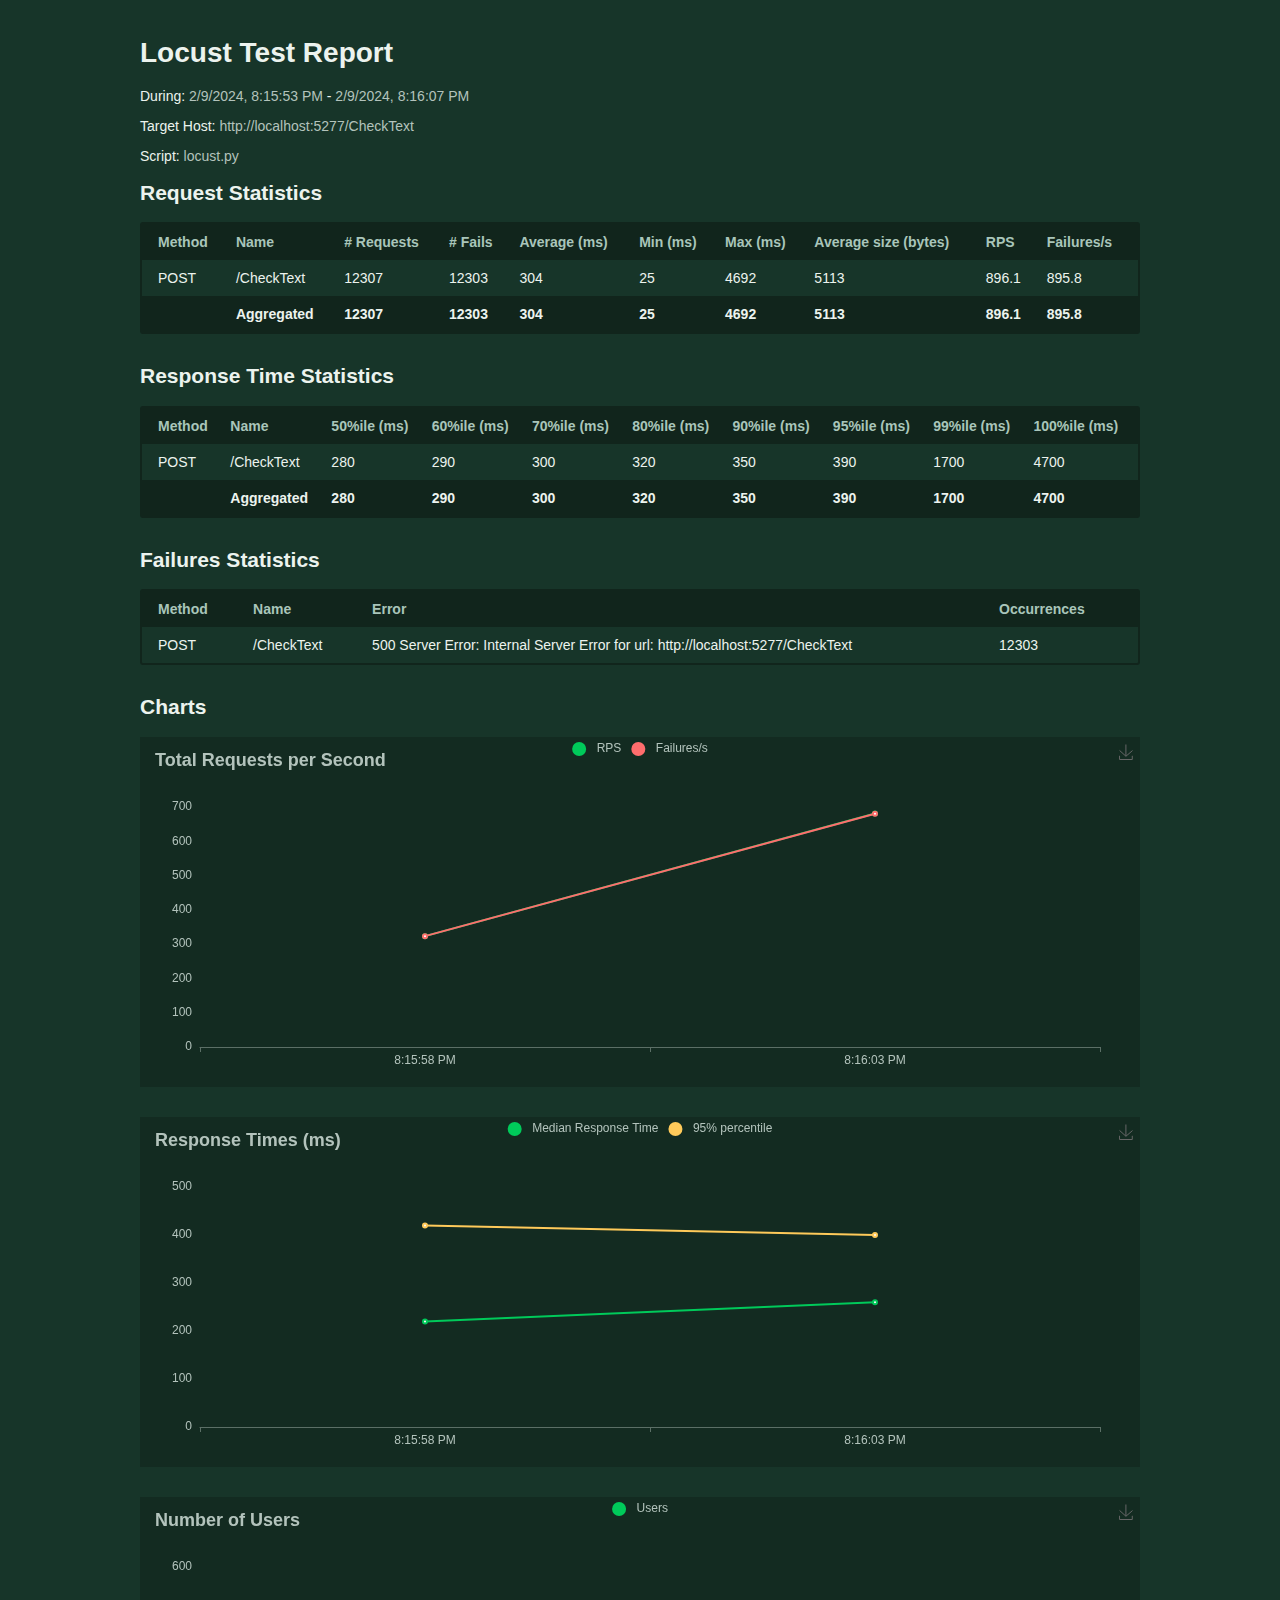
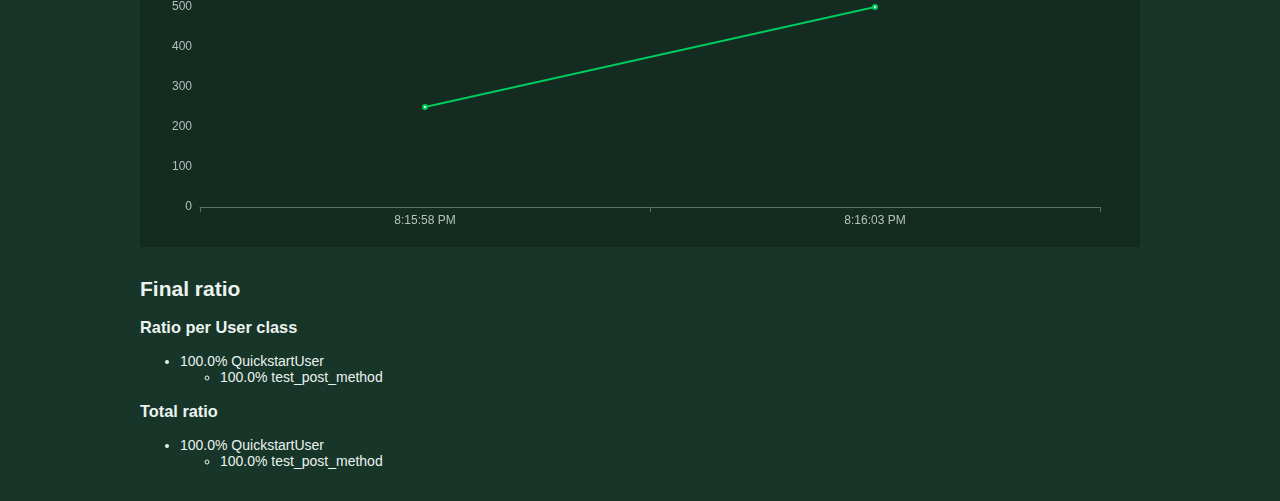
==== report.html @ ec2a531f "Begin API" ====
<!DOCTYPE html>
<html>
<head>
    <title>Test Report for locust.py</title>
    <link rel="shortcut icon" href="../static/img/favicon.ico" type="image/x-icon"/>
    <style>
        body {
            background: #173529;
        }
        .container {
            width: 1000px;
            margin: 0 auto;
            padding: 10px;
            font-family: Arial, Helvetica, sans-serif;
            font-size: 14px;
            color: #ecf3ee;
        }

        .info span {
            color: #b3c3bc;
        }

        .charts-container .chart {
            width: 100%;
            height: 350px;
            margin-bottom: 30px;
        }

        .download {
            float: right;
        }

        .download a {
            color: #00ca5a;
        }
        
        /* tables.css */
table.stats {
  width: 100%;
  border-radius: 3px;
  border: 2px solid #11251c;
  border-spacing: 0;
  margin-bottom: 30px;
}
table.stats thead {
  padding: 0;
  margin: 0;
  color: #a9c5ba;
}
table.stats thead tr {
  background: #11251c;
}
table.stats thead tr:nth-child(even) {
  background: #11251c;
}
table.stats thead tr:hover {
  background: #11251c;
}
table.stats thead th {
  font-weight: bold;
  cursor: default;
}
table.stats thead th.nowrap {
  white-space: nowrap;
}
table.stats thead th[data-sortkey] {
  cursor: pointer;
}
table.stats tr:hover {
  background: #1d4434;
}
table.stats tr td, table.stats tr th {
  padding: 10px;
  margin: 0;
  text-align: left;
}
table.stats tr td:first-child, table.stats tr th:first-child {
  padding-left: 16px;
}
table.stats tr td:last-child, table.stats tr th:last-child {
  padding-right: 16px;
}
table.stats tr td.numeric, table.stats tr th.numeric {
  text-align: right;
}
table.stats tr td {
  max-width: 450px;
  overflow: hidden;
  word-wrap: break-word;
  white-space: no-wrap;
  text-overflow: ellipsis;
}
@media (max-width: 1100px) {
  table.stats tr td {
    max-width: 350px;
  }
}
table.stats tr:nth-child(even) {
  background: #153126;
}
table.stats tr:nth-child(even):hover {
  background: #1d4434;
}
table.stats tr.total {
  background: #11251c;
}
table.stats tr.total td {
  font-weight: bold;
}

/*# sourceMappingURL=tables.css.map */



    </style>
</head>
<body>
    <div class="container">
        <h1>Locust Test Report</h1>

        <div class="info">
            
            <p>During: <span class="l10n datetime">2024-02-09 20:15:53</span> - <span class="l10n datetime">2024-02-09 20:16:07</span></p>
            <p>Target Host: <span>http://localhost:5277/CheckText</span></p>
            <p>Script: <span>locust.py</span></p>
        </div>

        <div class="requests">
            <h2>Request Statistics</h2>
            <table class="stats">
                <thead>
                    <tr>
                        <th class="sortable">Method</th>
                        <th class="sortable">Name</th>
                        <th class="sortable"># Requests</th>
                        <th class="sortable"># Fails</th>
                        <th class="sortable">Average (ms)</th>
                        <th class="sortable">Min (ms)</th>
                        <th class="sortable">Max (ms)</th>
                        <th class="sortable">Average size (bytes)</th>
                        <th class="sortable">RPS</th>
                        <th class="sortable">Failures/s</th>
                    </tr>
                </thead>
                <tbody>
                    
                        <tr>
                            <td>POST</td>
                            <td>/CheckText</td>
                            <td>12307</td>
                            <td>12303</td>
                            <td>304</td>
                            <td>25</td>
                            <td>4692</td>
                            <td>5113</td>
                            <td>896.1</td>
                            <td>895.8</td>
                        </tr>
                    
                        <tr class="total">
                            <td></td>
                            <td>Aggregated</td>
                            <td>12307</td>
                            <td>12303</td>
                            <td>304</td>
                            <td>25</td>
                            <td>4692</td>
                            <td>5113</td>
                            <td>896.1</td>
                            <td>895.8</td>
                        </tr>
                    
                </tbody>
            </table>
        </div>

        <div class="responses">
            <h2>Response Time Statistics</h2>
            <table class="stats">
                <thead>
                    <tr>
                        <th class="sortable">Method</th>
                        <th class="sortable">Name</th>
                        <th class="sortable">50%ile (ms)</th>
                        <th class="sortable">60%ile (ms)</th>
                        <th class="sortable">70%ile (ms)</th>
                        <th class="sortable">80%ile (ms)</th>
                        <th class="sortable">90%ile (ms)</th>
                        <th class="sortable">95%ile (ms)</th>
                        <th class="sortable">99%ile (ms)</th>
                        <th class="sortable">100%ile (ms)</th>
                    </tr>
                </thead>
                <tbody>
                    
                        <tr>
                            <td>POST</td>
                            <td>/CheckText</td>
                            <td>280</td>
                            <td>290</td>
                            <td>300</td>
                            <td>320</td>
                            <td>350</td>
                            <td>390</td>
                            <td>1700</td>
                            <td>4700</td>
                        </tr>
                    
                        <tr class="total">
                            <td></td>
                            <td>Aggregated</td>
                            <td>280</td>
                            <td>290</td>
                            <td>300</td>
                            <td>320</td>
                            <td>350</td>
                            <td>390</td>
                            <td>1700</td>
                            <td>4700</td>
                        </tr>
                    
                </tbody>
            </table>
        </div>

        
            <div class="failures">
                <h2>Failures Statistics</h2>
                <table class="stats">
                    <thead>
                        <tr>
                            <th class="sortable">Method</th>
                            <th class="sortable">Name</th>
                            <th class="sortable">Error</th>
                            <th class="sortable">Occurrences</th>
                        </tr>
                    </thead>
                    <tbody>
                        
                            <tr>
                                <td>POST</td>
                                <td>/CheckText</td>
                                <td>500 Server Error: Internal Server Error for url: http://localhost:5277/CheckText</td>
                                <td>12303</td>
                            </tr>
                        
                    </tbody>
                </table>
            </div>
        

        

        
            <div class="charts-container">
                <h2>Charts</h2>
            </div>
        

        <div id="tasks">
            <h2>Final ratio</h2>
            <div class="tasks" data-tasks="{&quot;per_class&quot;: {&quot;QuickstartUser&quot;: {&quot;ratio&quot;: 1.0, &quot;tasks&quot;: {&quot;test_post_method&quot;: {&quot;ratio&quot;: 1.0}}}}, &quot;total&quot;: {&quot;QuickstartUser&quot;: {&quot;ratio&quot;: 1.0, &quot;tasks&quot;: {&quot;test_post_method&quot;: {&quot;ratio&quot;: 1.0}}}}}"></div>
        </div>

    </div>

    
    
    
    
    
    <script>
        // jquery-1.11.3.min.js
/*! jQuery v1.11.3 | (c) 2005, 2015 jQuery Foundation, Inc. | jquery.org/license */
!function(a,b){"object"==typeof module&&"object"==typeof module.exports?module.exports=a.document?b(a,!0):function(a){if(!a.document)throw new Error("jQuery requires a window with a document");return b(a)}:b(a)}("undefined"!=typeof window?window:this,function(a,b){var c=[],d=c.slice,e=c.concat,f=c.push,g=c.indexOf,h={},i=h.toString,j=h.hasOwnProperty,k={},l="1.11.3",m=function(a,b){return new m.fn.init(a,b)},n=/^[\s\uFEFF\xA0]+|[\s\uFEFF\xA0]+$/g,o=/^-ms-/,p=/-([\da-z])/gi,q=function(a,b){return b.toUpperCase()};m.fn=m.prototype={jquery:l,constructor:m,selector:"",length:0,toArray:function(){return d.call(this)},get:function(a){return null!=a?0>a?this[a+this.length]:this[a]:d.call(this)},pushStack:function(a){var b=m.merge(this.constructor(),a);return b.prevObject=this,b.context=this.context,b},each:function(a,b){return m.each(this,a,b)},map:function(a){return this.pushStack(m.map(this,function(b,c){return a.call(b,c,b)}))},slice:function(){return this.pushStack(d.apply(this,arguments))},first:function(){return this.eq(0)},last:function(){return this.eq(-1)},eq:function(a){var b=this.length,c=+a+(0>a?b:0);return this.pushStack(c>=0&&b>c?[this[c]]:[])},end:function(){return this.prevObject||this.constructor(null)},push:f,sort:c.sort,splice:c.splice},m.extend=m.fn.extend=function(){var a,b,c,d,e,f,g=arguments[0]||{},h=1,i=arguments.length,j=!1;for("boolean"==typeof g&&(j=g,g=arguments[h]||{},h++),"object"==typeof g||m.isFunction(g)||(g={}),h===i&&(g=this,h--);i>h;h++)if(null!=(e=arguments[h]))for(d in e)a=g[d],c=e[d],g!==c&&(j&&c&&(m.isPlainObject(c)||(b=m.isArray(c)))?(b?(b=!1,f=a&&m.isArray(a)?a:[]):f=a&&m.isPlainObject(a)?a:{},g[d]=m.extend(j,f,c)):void 0!==c&&(g[d]=c));return g},m.extend({expando:"jQuery"+(l+Math.random()).replace(/\D/g,""),isReady:!0,error:function(a){throw new Error(a)},noop:function(){},isFunction:function(a){return"function"===m.type(a)},isArray:Array.isArray||function(a){return"array"===m.type(a)},isWindow:function(a){return null!=a&&a==a.window},isNumeric:function(a){return!m.isArray(a)&&a-parseFloat(a)+1>=0},isEmptyObject:function(a){var b;for(b in a)return!1;return!0},isPlainObject:function(a){var b;if(!a||"object"!==m.type(a)||a.nodeType||m.isWindow(a))return!1;try{if(a.constructor&&!j.call(a,"constructor")&&!j.call(a.constructor.prototype,"isPrototypeOf"))return!1}catch(c){return!1}if(k.ownLast)for(b in a)return j.call(a,b);for(b in a);return void 0===b||j.call(a,b)},type:function(a){return null==a?a+"":"object"==typeof a||"function"==typeof a?h[i.call(a)]||"object":typeof a},globalEval:function(b){b&&m.trim(b)&&(a.execScript||function(b){a.eval.call(a,b)})(b)},camelCase:function(a){return a.replace(o,"ms-").replace(p,q)},nodeName:function(a,b){return a.nodeName&&a.nodeName.toLowerCase()===b.toLowerCase()},each:function(a,b,c){var d,e=0,f=a.length,g=r(a);if(c){if(g){for(;f>e;e++)if(d=b.apply(a[e],c),d===!1)break}else for(e in a)if(d=b.apply(a[e],c),d===!1)break}else if(g){for(;f>e;e++)if(d=b.call(a[e],e,a[e]),d===!1)break}else for(e in a)if(d=b.call(a[e],e,a[e]),d===!1)break;return a},trim:function(a){return null==a?"":(a+"").replace(n,"")},makeArray:function(a,b){var c=b||[];return null!=a&&(r(Object(a))?m.merge(c,"string"==typeof a?[a]:a):f.call(c,a)),c},inArray:function(a,b,c){var d;if(b){if(g)return g.call(b,a,c);for(d=b.length,c=c?0>c?Math.max(0,d+c):c:0;d>c;c++)if(c in b&&b[c]===a)return c}return-1},merge:function(a,b){var c=+b.length,d=0,e=a.length;while(c>d)a[e++]=b[d++];if(c!==c)while(void 0!==b[d])a[e++]=b[d++];return a.length=e,a},grep:function(a,b,c){for(var d,e=[],f=0,g=a.length,h=!c;g>f;f++)d=!b(a[f],f),d!==h&&e.push(a[f]);return e},map:function(a,b,c){var d,f=0,g=a.length,h=r(a),i=[];if(h)for(;g>f;f++)d=b(a[f],f,c),null!=d&&i.push(d);else for(f in a)d=b(a[f],f,c),null!=d&&i.push(d);return e.apply([],i)},guid:1,proxy:function(a,b){var c,e,f;return"string"==typeof b&&(f=a[b],b=a,a=f),m.isFunction(a)?(c=d.call(arguments,2),e=function(){return a.apply(b||this,c.concat(d.call(arguments)))},e.guid=a.guid=a.guid||m.guid++,e):void 0},now:function(){return+new Date},support:k}),m.each("Boolean Number String Function Array Date RegExp Object Error".split(" "),function(a,b){h["[object "+b+"]"]=b.toLowerCase()});function r(a){var b="length"in a&&a.length,c=m.type(a);return"function"===c||m.isWindow(a)?!1:1===a.nodeType&&b?!0:"array"===c||0===b||"number"==typeof b&&b>0&&b-1 in a}var s=function(a){var b,c,d,e,f,g,h,i,j,k,l,m,n,o,p,q,r,s,t,u="sizzle"+1*new Date,v=a.document,w=0,x=0,y=ha(),z=ha(),A=ha(),B=function(a,b){return a===b&&(l=!0),0},C=1<<31,D={}.hasOwnProperty,E=[],F=E.pop,G=E.push,H=E.push,I=E.slice,J=function(a,b){for(var c=0,d=a.length;d>c;c++)if(a[c]===b)return c;return-1},K="checked|selected|async|autofocus|autoplay|controls|defer|disabled|hidden|ismap|loop|multiple|open|readonly|required|scoped",L="[\\x20\\t\\r\\n\\f]",M="(?:\\\\.|[\\w-]|[^\\x00-\\xa0])+",N=M.replace("w","w#"),O="\\["+L+"*("+M+")(?:"+L+"*([*^$|!~]?=)"+L+"*(?:'((?:\\\\.|[^\\\\'])*)'|\"((?:\\\\.|[^\\\\\"])*)\"|("+N+"))|)"+L+"*\\]",P=":("+M+")(?:\\((('((?:\\\\.|[^\\\\'])*)'|\"((?:\\\\.|[^\\\\\"])*)\")|((?:\\\\.|[^\\\\()[\\]]|"+O+")*)|.*)\\)|)",Q=new RegExp(L+"+","g"),R=new RegExp("^"+L+"+|((?:^|[^\\\\])(?:\\\\.)*)"+L+"+$","g"),S=new RegExp("^"+L+"*,"+L+"*"),T=new RegExp("^"+L+"*([>+~]|"+L+")"+L+"*"),U=new RegExp("="+L+"*([^\\]'\"]*?)"+L+"*\\]","g"),V=new RegExp(P),W=new RegExp("^"+N+"$"),X={ID:new RegExp("^#("+M+")"),CLASS:new RegExp("^\\.("+M+")"),TAG:new RegExp("^("+M.replace("w","w*")+")"),ATTR:new RegExp("^"+O),PSEUDO:new RegExp("^"+P),CHILD:new RegExp("^:(only|first|last|nth|nth-last)-(child|of-type)(?:\\("+L+"*(even|odd|(([+-]|)(\\d*)n|)"+L+"*(?:([+-]|)"+L+"*(\\d+)|))"+L+"*\\)|)","i"),bool:new RegExp("^(?:"+K+")$","i"),needsContext:new RegExp("^"+L+"*[>+~]|:(even|odd|eq|gt|lt|nth|first|last)(?:\\("+L+"*((?:-\\d)?\\d*)"+L+"*\\)|)(?=[^-]|$)","i")},Y=/^(?:input|select|textarea|button)$/i,Z=/^h\d$/i,$=/^[^{]+\{\s*\[native \w/,_=/^(?:#([\w-]+)|(\w+)|\.([\w-]+))$/,aa=/[+~]/,ba=/'|\\/g,ca=new RegExp("\\\\([\\da-f]{1,6}"+L+"?|("+L+")|.)","ig"),da=function(a,b,c){var d="0x"+b-65536;return d!==d||c?b:0>d?String.fromCharCode(d+65536):String.fromCharCode(d>>10|55296,1023&d|56320)},ea=function(){m()};try{H.apply(E=I.call(v.childNodes),v.childNodes),E[v.childNodes.length].nodeType}catch(fa){H={apply:E.length?function(a,b){G.apply(a,I.call(b))}:function(a,b){var c=a.length,d=0;while(a[c++]=b[d++]);a.length=c-1}}}function ga(a,b,d,e){var f,h,j,k,l,o,r,s,w,x;if((b?b.ownerDocument||b:v)!==n&&m(b),b=b||n,d=d||[],k=b.nodeType,"string"!=typeof a||!a||1!==k&&9!==k&&11!==k)return d;if(!e&&p){if(11!==k&&(f=_.exec(a)))if(j=f[1]){if(9===k){if(h=b.getElementById(j),!h||!h.parentNode)return d;if(h.id===j)return d.push(h),d}else if(b.ownerDocument&&(h=b.ownerDocument.getElementById(j))&&t(b,h)&&h.id===j)return d.push(h),d}else{if(f[2])return H.apply(d,b.getElementsByTagName(a)),d;if((j=f[3])&&c.getElementsByClassName)return H.apply(d,b.getElementsByClassName(j)),d}if(c.qsa&&(!q||!q.test(a))){if(s=r=u,w=b,x=1!==k&&a,1===k&&"object"!==b.nodeName.toLowerCase()){o=g(a),(r=b.getAttribute("id"))?s=r.replace(ba,"\\$&"):b.setAttribute("id",s),s="[id='"+s+"'] ",l=o.length;while(l--)o[l]=s+ra(o[l]);w=aa.test(a)&&pa(b.parentNode)||b,x=o.join(",")}if(x)try{return H.apply(d,w.querySelectorAll(x)),d}catch(y){}finally{r||b.removeAttribute("id")}}}return i(a.replace(R,"$1"),b,d,e)}function ha(){var a=[];function b(c,e){return a.push(c+" ")>d.cacheLength&&delete b[a.shift()],b[c+" "]=e}return b}function ia(a){return a[u]=!0,a}function ja(a){var b=n.createElement("div");try{return!!a(b)}catch(c){return!1}finally{b.parentNode&&b.parentNode.removeChild(b),b=null}}function ka(a,b){var c=a.split("|"),e=a.length;while(e--)d.attrHandle[c[e]]=b}function la(a,b){var c=b&&a,d=c&&1===a.nodeType&&1===b.nodeType&&(~b.sourceIndex||C)-(~a.sourceIndex||C);if(d)return d;if(c)while(c=c.nextSibling)if(c===b)return-1;return a?1:-1}function ma(a){return function(b){var c=b.nodeName.toLowerCase();return"input"===c&&b.type===a}}function na(a){return function(b){var c=b.nodeName.toLowerCase();return("input"===c||"button"===c)&&b.type===a}}function oa(a){return ia(function(b){return b=+b,ia(function(c,d){var e,f=a([],c.length,b),g=f.length;while(g--)c[e=f[g]]&&(c[e]=!(d[e]=c[e]))})})}function pa(a){return a&&"undefined"!=typeof a.getElementsByTagName&&a}c=ga.support={},f=ga.isXML=function(a){var b=a&&(a.ownerDocument||a).documentElement;return b?"HTML"!==b.nodeName:!1},m=ga.setDocument=function(a){var b,e,g=a?a.ownerDocument||a:v;return g!==n&&9===g.nodeType&&g.documentElement?(n=g,o=g.documentElement,e=g.defaultView,e&&e!==e.top&&(e.addEventListener?e.addEventListener("unload",ea,!1):e.attachEvent&&e.attachEvent("onunload",ea)),p=!f(g),c.attributes=ja(function(a){return a.className="i",!a.getAttribute("className")}),c.getElementsByTagName=ja(function(a){return a.appendChild(g.createComment("")),!a.getElementsByTagName("*").length}),c.getElementsByClassName=$.test(g.getElementsByClassName),c.getById=ja(function(a){return o.appendChild(a).id=u,!g.getElementsByName||!g.getElementsByName(u).length}),c.getById?(d.find.ID=function(a,b){if("undefined"!=typeof b.getElementById&&p){var c=b.getElementById(a);return c&&c.parentNode?[c]:[]}},d.filter.ID=function(a){var b=a.replace(ca,da);return function(a){return a.getAttribute("id")===b}}):(delete d.find.ID,d.filter.ID=function(a){var b=a.replace(ca,da);return function(a){var c="undefined"!=typeof a.getAttributeNode&&a.getAttributeNode("id");return c&&c.value===b}}),d.find.TAG=c.getElementsByTagName?function(a,b){return"undefined"!=typeof b.getElementsByTagName?b.getElementsByTagName(a):c.qsa?b.querySelectorAll(a):void 0}:function(a,b){var c,d=[],e=0,f=b.getElementsByTagName(a);if("*"===a){while(c=f[e++])1===c.nodeType&&d.push(c);return d}return f},d.find.CLASS=c.getElementsByClassName&&function(a,b){return p?b.getElementsByClassName(a):void 0},r=[],q=[],(c.qsa=$.test(g.querySelectorAll))&&(ja(function(a){o.appendChild(a).innerHTML="<a id='"+u+"'></a><select id='"+u+"-\f]' msallowcapture=''><option selected=''></option></select>",a.querySelectorAll("[msallowcapture^='']").length&&q.push("[*^$]="+L+"*(?:''|\"\")"),a.querySelectorAll("[selected]").length||q.push("\\["+L+"*(?:value|"+K+")"),a.querySelectorAll("[id~="+u+"-]").length||q.push("~="),a.querySelectorAll(":checked").length||q.push(":checked"),a.querySelectorAll("a#"+u+"+*").length||q.push(".#.+[+~]")}),ja(function(a){var b=g.createElement("input");b.setAttribute("type","hidden"),a.appendChild(b).setAttribute("name","D"),a.querySelectorAll("[name=d]").length&&q.push("name"+L+"*[*^$|!~]?="),a.querySelectorAll(":enabled").length||q.push(":enabled",":disabled"),a.querySelectorAll("*,:x"),q.push(",.*:")})),(c.matchesSelector=$.test(s=o.matches||o.webkitMatchesSelector||o.mozMatchesSelector||o.oMatchesSelector||o.msMatchesSelector))&&ja(function(a){c.disconnectedMatch=s.call(a,"div"),s.call(a,"[s!='']:x"),r.push("!=",P)}),q=q.length&&new RegExp(q.join("|")),r=r.length&&new RegExp(r.join("|")),b=$.test(o.compareDocumentPosition),t=b||$.test(o.contains)?function(a,b){var c=9===a.nodeType?a.documentElement:a,d=b&&b.parentNode;return a===d||!(!d||1!==d.nodeType||!(c.contains?c.contains(d):a.compareDocumentPosition&&16&a.compareDocumentPosition(d)))}:function(a,b){if(b)while(b=b.parentNode)if(b===a)return!0;return!1},B=b?function(a,b){if(a===b)return l=!0,0;var d=!a.compareDocumentPosition-!b.compareDocumentPosition;return d?d:(d=(a.ownerDocument||a)===(b.ownerDocument||b)?a.compareDocumentPosition(b):1,1&d||!c.sortDetached&&b.compareDocumentPosition(a)===d?a===g||a.ownerDocument===v&&t(v,a)?-1:b===g||b.ownerDocument===v&&t(v,b)?1:k?J(k,a)-J(k,b):0:4&d?-1:1)}:function(a,b){if(a===b)return l=!0,0;var c,d=0,e=a.parentNode,f=b.parentNode,h=[a],i=[b];if(!e||!f)return a===g?-1:b===g?1:e?-1:f?1:k?J(k,a)-J(k,b):0;if(e===f)return la(a,b);c=a;while(c=c.parentNode)h.unshift(c);c=b;while(c=c.parentNode)i.unshift(c);while(h[d]===i[d])d++;return d?la(h[d],i[d]):h[d]===v?-1:i[d]===v?1:0},g):n},ga.matches=function(a,b){return ga(a,null,null,b)},ga.matchesSelector=function(a,b){if((a.ownerDocument||a)!==n&&m(a),b=b.replace(U,"='$1']"),!(!c.matchesSelector||!p||r&&r.test(b)||q&&q.test(b)))try{var d=s.call(a,b);if(d||c.disconnectedMatch||a.document&&11!==a.document.nodeType)return d}catch(e){}return ga(b,n,null,[a]).length>0},ga.contains=function(a,b){return(a.ownerDocument||a)!==n&&m(a),t(a,b)},ga.attr=function(a,b){(a.ownerDocument||a)!==n&&m(a);var e=d.attrHandle[b.toLowerCase()],f=e&&D.call(d.attrHandle,b.toLowerCase())?e(a,b,!p):void 0;return void 0!==f?f:c.attributes||!p?a.getAttribute(b):(f=a.getAttributeNode(b))&&f.specified?f.value:null},ga.error=function(a){throw new Error("Syntax error, unrecognized expression: "+a)},ga.uniqueSort=function(a){var b,d=[],e=0,f=0;if(l=!c.detectDuplicates,k=!c.sortStable&&a.slice(0),a.sort(B),l){while(b=a[f++])b===a[f]&&(e=d.push(f));while(e--)a.splice(d[e],1)}return k=null,a},e=ga.getText=function(a){var b,c="",d=0,f=a.nodeType;if(f){if(1===f||9===f||11===f){if("string"==typeof a.textContent)return a.textContent;for(a=a.firstChild;a;a=a.nextSibling)c+=e(a)}else if(3===f||4===f)return a.nodeValue}else while(b=a[d++])c+=e(b);return c},d=ga.selectors={cacheLength:50,createPseudo:ia,match:X,attrHandle:{},find:{},relative:{">":{dir:"parentNode",first:!0}," ":{dir:"parentNode"},"+":{dir:"previousSibling",first:!0},"~":{dir:"previousSibling"}},preFilter:{ATTR:function(a){return a[1]=a[1].replace(ca,da),a[3]=(a[3]||a[4]||a[5]||"").replace(ca,da),"~="===a[2]&&(a[3]=" "+a[3]+" "),a.slice(0,4)},CHILD:function(a){return a[1]=a[1].toLowerCase(),"nth"===a[1].slice(0,3)?(a[3]||ga.error(a[0]),a[4]=+(a[4]?a[5]+(a[6]||1):2*("even"===a[3]||"odd"===a[3])),a[5]=+(a[7]+a[8]||"odd"===a[3])):a[3]&&ga.error(a[0]),a},PSEUDO:function(a){var b,c=!a[6]&&a[2];return X.CHILD.test(a[0])?null:(a[3]?a[2]=a[4]||a[5]||"":c&&V.test(c)&&(b=g(c,!0))&&(b=c.indexOf(")",c.length-b)-c.length)&&(a[0]=a[0].slice(0,b),a[2]=c.slice(0,b)),a.slice(0,3))}},filter:{TAG:function(a){var b=a.replace(ca,da).toLowerCase();return"*"===a?function(){return!0}:function(a){return a.nodeName&&a.nodeName.toLowerCase()===b}},CLASS:function(a){var b=y[a+" "];return b||(b=new RegExp("(^|"+L+")"+a+"("+L+"|$)"))&&y(a,function(a){return b.test("string"==typeof a.className&&a.className||"undefined"!=typeof a.getAttribute&&a.getAttribute("class")||"")})},ATTR:function(a,b,c){return function(d){var e=ga.attr(d,a);return null==e?"!="===b:b?(e+="","="===b?e===c:"!="===b?e!==c:"^="===b?c&&0===e.indexOf(c):"*="===b?c&&e.indexOf(c)>-1:"$="===b?c&&e.slice(-c.length)===c:"~="===b?(" "+e.replace(Q," ")+" ").indexOf(c)>-1:"|="===b?e===c||e.slice(0,c.length+1)===c+"-":!1):!0}},CHILD:function(a,b,c,d,e){var f="nth"!==a.slice(0,3),g="last"!==a.slice(-4),h="of-type"===b;return 1===d&&0===e?function(a){return!!a.parentNode}:function(b,c,i){var j,k,l,m,n,o,p=f!==g?"nextSibling":"previousSibling",q=b.parentNode,r=h&&b.nodeName.toLowerCase(),s=!i&&!h;if(q){if(f){while(p){l=b;while(l=l[p])if(h?l.nodeName.toLowerCase()===r:1===l.nodeType)return!1;o=p="only"===a&&!o&&"nextSibling"}return!0}if(o=[g?q.firstChild:q.lastChild],g&&s){k=q[u]||(q[u]={}),j=k[a]||[],n=j[0]===w&&j[1],m=j[0]===w&&j[2],l=n&&q.childNodes[n];while(l=++n&&l&&l[p]||(m=n=0)||o.pop())if(1===l.nodeType&&++m&&l===b){k[a]=[w,n,m];break}}else if(s&&(j=(b[u]||(b[u]={}))[a])&&j[0]===w)m=j[1];else while(l=++n&&l&&l[p]||(m=n=0)||o.pop())if((h?l.nodeName.toLowerCase()===r:1===l.nodeType)&&++m&&(s&&((l[u]||(l[u]={}))[a]=[w,m]),l===b))break;return m-=e,m===d||m%d===0&&m/d>=0}}},PSEUDO:function(a,b){var c,e=d.pseudos[a]||d.setFilters[a.toLowerCase()]||ga.error("unsupported pseudo: "+a);return e[u]?e(b):e.length>1?(c=[a,a,"",b],d.setFilters.hasOwnProperty(a.toLowerCase())?ia(function(a,c){var d,f=e(a,b),g=f.length;while(g--)d=J(a,f[g]),a[d]=!(c[d]=f[g])}):function(a){return e(a,0,c)}):e}},pseudos:{not:ia(function(a){var b=[],c=[],d=h(a.replace(R,"$1"));return d[u]?ia(function(a,b,c,e){var f,g=d(a,null,e,[]),h=a.length;while(h--)(f=g[h])&&(a[h]=!(b[h]=f))}):function(a,e,f){return b[0]=a,d(b,null,f,c),b[0]=null,!c.pop()}}),has:ia(function(a){return function(b){return ga(a,b).length>0}}),contains:ia(function(a){return a=a.replace(ca,da),function(b){return(b.textContent||b.innerText||e(b)).indexOf(a)>-1}}),lang:ia(function(a){return W.test(a||"")||ga.error("unsupported lang: "+a),a=a.replace(ca,da).toLowerCase(),function(b){var c;do if(c=p?b.lang:b.getAttribute("xml:lang")||b.getAttribute("lang"))return c=c.toLowerCase(),c===a||0===c.indexOf(a+"-");while((b=b.parentNode)&&1===b.nodeType);return!1}}),target:function(b){var c=a.location&&a.location.hash;return c&&c.slice(1)===b.id},root:function(a){return a===o},focus:function(a){return a===n.activeElement&&(!n.hasFocus||n.hasFocus())&&!!(a.type||a.href||~a.tabIndex)},enabled:function(a){return a.disabled===!1},disabled:function(a){return a.disabled===!0},checked:function(a){var b=a.nodeName.toLowerCase();return"input"===b&&!!a.checked||"option"===b&&!!a.selected},selected:function(a){return a.parentNode&&a.parentNode.selectedIndex,a.selected===!0},empty:function(a){for(a=a.firstChild;a;a=a.nextSibling)if(a.nodeType<6)return!1;return!0},parent:function(a){return!d.pseudos.empty(a)},header:function(a){return Z.test(a.nodeName)},input:function(a){return Y.test(a.nodeName)},button:function(a){var b=a.nodeName.toLowerCase();return"input"===b&&"button"===a.type||"button"===b},text:function(a){var b;return"input"===a.nodeName.toLowerCase()&&"text"===a.type&&(null==(b=a.getAttribute("type"))||"text"===b.toLowerCase())},first:oa(function(){return[0]}),last:oa(function(a,b){return[b-1]}),eq:oa(function(a,b,c){return[0>c?c+b:c]}),even:oa(function(a,b){for(var c=0;b>c;c+=2)a.push(c);return a}),odd:oa(function(a,b){for(var c=1;b>c;c+=2)a.push(c);return a}),lt:oa(function(a,b,c){for(var d=0>c?c+b:c;--d>=0;)a.push(d);return a}),gt:oa(function(a,b,c){for(var d=0>c?c+b:c;++d<b;)a.push(d);return a})}},d.pseudos.nth=d.pseudos.eq;for(b in{radio:!0,checkbox:!0,file:!0,password:!0,image:!0})d.pseudos[b]=ma(b);for(b in{submit:!0,reset:!0})d.pseudos[b]=na(b);function qa(){}qa.prototype=d.filters=d.pseudos,d.setFilters=new qa,g=ga.tokenize=function(a,b){var c,e,f,g,h,i,j,k=z[a+" "];if(k)return b?0:k.slice(0);h=a,i=[],j=d.preFilter;while(h){(!c||(e=S.exec(h)))&&(e&&(h=h.slice(e[0].length)||h),i.push(f=[])),c=!1,(e=T.exec(h))&&(c=e.shift(),f.push({value:c,type:e[0].replace(R," ")}),h=h.slice(c.length));for(g in d.filter)!(e=X[g].exec(h))||j[g]&&!(e=j[g](e))||(c=e.shift(),f.push({value:c,type:g,matches:e}),h=h.slice(c.length));if(!c)break}return b?h.length:h?ga.error(a):z(a,i).slice(0)};function ra(a){for(var b=0,c=a.length,d="";c>b;b++)d+=a[b].value;return d}function sa(a,b,c){var d=b.dir,e=c&&"parentNode"===d,f=x++;return b.first?function(b,c,f){while(b=b[d])if(1===b.nodeType||e)return a(b,c,f)}:function(b,c,g){var h,i,j=[w,f];if(g){while(b=b[d])if((1===b.nodeType||e)&&a(b,c,g))return!0}else while(b=b[d])if(1===b.nodeType||e){if(i=b[u]||(b[u]={}),(h=i[d])&&h[0]===w&&h[1]===f)return j[2]=h[2];if(i[d]=j,j[2]=a(b,c,g))return!0}}}function ta(a){return a.length>1?function(b,c,d){var e=a.length;while(e--)if(!a[e](b,c,d))return!1;return!0}:a[0]}function ua(a,b,c){for(var d=0,e=b.length;e>d;d++)ga(a,b[d],c);return c}function va(a,b,c,d,e){for(var f,g=[],h=0,i=a.length,j=null!=b;i>h;h++)(f=a[h])&&(!c||c(f,d,e))&&(g.push(f),j&&b.push(h));return g}function wa(a,b,c,d,e,f){return d&&!d[u]&&(d=wa(d)),e&&!e[u]&&(e=wa(e,f)),ia(function(f,g,h,i){var j,k,l,m=[],n=[],o=g.length,p=f||ua(b||"*",h.nodeType?[h]:h,[]),q=!a||!f&&b?p:va(p,m,a,h,i),r=c?e||(f?a:o||d)?[]:g:q;if(c&&c(q,r,h,i),d){j=va(r,n),d(j,[],h,i),k=j.length;while(k--)(l=j[k])&&(r[n[k]]=!(q[n[k]]=l))}if(f){if(e||a){if(e){j=[],k=r.length;while(k--)(l=r[k])&&j.push(q[k]=l);e(null,r=[],j,i)}k=r.length;while(k--)(l=r[k])&&(j=e?J(f,l):m[k])>-1&&(f[j]=!(g[j]=l))}}else r=va(r===g?r.splice(o,r.length):r),e?e(null,g,r,i):H.apply(g,r)})}function xa(a){for(var b,c,e,f=a.length,g=d.relative[a[0].type],h=g||d.relative[" "],i=g?1:0,k=sa(function(a){return a===b},h,!0),l=sa(function(a){return J(b,a)>-1},h,!0),m=[function(a,c,d){var e=!g&&(d||c!==j)||((b=c).nodeType?k(a,c,d):l(a,c,d));return b=null,e}];f>i;i++)if(c=d.relative[a[i].type])m=[sa(ta(m),c)];else{if(c=d.filter[a[i].type].apply(null,a[i].matches),c[u]){for(e=++i;f>e;e++)if(d.relative[a[e].type])break;return wa(i>1&&ta(m),i>1&&ra(a.slice(0,i-1).concat({value:" "===a[i-2].type?"*":""})).replace(R,"$1"),c,e>i&&xa(a.slice(i,e)),f>e&&xa(a=a.slice(e)),f>e&&ra(a))}m.push(c)}return ta(m)}function ya(a,b){var c=b.length>0,e=a.length>0,f=function(f,g,h,i,k){var l,m,o,p=0,q="0",r=f&&[],s=[],t=j,u=f||e&&d.find.TAG("*",k),v=w+=null==t?1:Math.random()||.1,x=u.length;for(k&&(j=g!==n&&g);q!==x&&null!=(l=u[q]);q++){if(e&&l){m=0;while(o=a[m++])if(o(l,g,h)){i.push(l);break}k&&(w=v)}c&&((l=!o&&l)&&p--,f&&r.push(l))}if(p+=q,c&&q!==p){m=0;while(o=b[m++])o(r,s,g,h);if(f){if(p>0)while(q--)r[q]||s[q]||(s[q]=F.call(i));s=va(s)}H.apply(i,s),k&&!f&&s.length>0&&p+b.length>1&&ga.uniqueSort(i)}return k&&(w=v,j=t),r};return c?ia(f):f}return h=ga.compile=function(a,b){var c,d=[],e=[],f=A[a+" "];if(!f){b||(b=g(a)),c=b.length;while(c--)f=xa(b[c]),f[u]?d.push(f):e.push(f);f=A(a,ya(e,d)),f.selector=a}return f},i=ga.select=function(a,b,e,f){var i,j,k,l,m,n="function"==typeof a&&a,o=!f&&g(a=n.selector||a);if(e=e||[],1===o.length){if(j=o[0]=o[0].slice(0),j.length>2&&"ID"===(k=j[0]).type&&c.getById&&9===b.nodeType&&p&&d.relative[j[1].type]){if(b=(d.find.ID(k.matches[0].replace(ca,da),b)||[])[0],!b)return e;n&&(b=b.parentNode),a=a.slice(j.shift().value.length)}i=X.needsContext.test(a)?0:j.length;while(i--){if(k=j[i],d.relative[l=k.type])break;if((m=d.find[l])&&(f=m(k.matches[0].replace(ca,da),aa.test(j[0].type)&&pa(b.parentNode)||b))){if(j.splice(i,1),a=f.length&&ra(j),!a)return H.apply(e,f),e;break}}}return(n||h(a,o))(f,b,!p,e,aa.test(a)&&pa(b.parentNode)||b),e},c.sortStable=u.split("").sort(B).join("")===u,c.detectDuplicates=!!l,m(),c.sortDetached=ja(function(a){return 1&a.compareDocumentPosition(n.createElement("div"))}),ja(function(a){return a.innerHTML="<a href='#'></a>","#"===a.firstChild.getAttribute("href")})||ka("type|href|height|width",function(a,b,c){return c?void 0:a.getAttribute(b,"type"===b.toLowerCase()?1:2)}),c.attributes&&ja(function(a){return a.innerHTML="<input/>",a.firstChild.setAttribute("value",""),""===a.firstChild.getAttribute("value")})||ka("value",function(a,b,c){return c||"input"!==a.nodeName.toLowerCase()?void 0:a.defaultValue}),ja(function(a){return null==a.getAttribute("disabled")})||ka(K,function(a,b,c){var d;return c?void 0:a[b]===!0?b.toLowerCase():(d=a.getAttributeNode(b))&&d.specified?d.value:null}),ga}(a);m.find=s,m.expr=s.selectors,m.expr[":"]=m.expr.pseudos,m.unique=s.uniqueSort,m.text=s.getText,m.isXMLDoc=s.isXML,m.contains=s.contains;var t=m.expr.match.needsContext,u=/^<(\w+)\s*\/?>(?:<\/\1>|)$/,v=/^.[^:#\[\.,]*$/;function w(a,b,c){if(m.isFunction(b))return m.grep(a,function(a,d){return!!b.call(a,d,a)!==c});if(b.nodeType)return m.grep(a,function(a){return a===b!==c});if("string"==typeof b){if(v.test(b))return m.filter(b,a,c);b=m.filter(b,a)}return m.grep(a,function(a){return m.inArray(a,b)>=0!==c})}m.filter=function(a,b,c){var d=b[0];return c&&(a=":not("+a+")"),1===b.length&&1===d.nodeType?m.find.matchesSelector(d,a)?[d]:[]:m.find.matches(a,m.grep(b,function(a){return 1===a.nodeType}))},m.fn.extend({find:function(a){var b,c=[],d=this,e=d.length;if("string"!=typeof a)return this.pushStack(m(a).filter(function(){for(b=0;e>b;b++)if(m.contains(d[b],this))return!0}));for(b=0;e>b;b++)m.find(a,d[b],c);return c=this.pushStack(e>1?m.unique(c):c),c.selector=this.selector?this.selector+" "+a:a,c},filter:function(a){return this.pushStack(w(this,a||[],!1))},not:function(a){return this.pushStack(w(this,a||[],!0))},is:function(a){return!!w(this,"string"==typeof a&&t.test(a)?m(a):a||[],!1).length}});var x,y=a.document,z=/^(?:\s*(<[\w\W]+>)[^>]*|#([\w-]*))$/,A=m.fn.init=function(a,b){var c,d;if(!a)return this;if("string"==typeof a){if(c="<"===a.charAt(0)&&">"===a.charAt(a.length-1)&&a.length>=3?[null,a,null]:z.exec(a),!c||!c[1]&&b)return!b||b.jquery?(b||x).find(a):this.constructor(b).find(a);if(c[1]){if(b=b instanceof m?b[0]:b,m.merge(this,m.parseHTML(c[1],b&&b.nodeType?b.ownerDocument||b:y,!0)),u.test(c[1])&&m.isPlainObject(b))for(c in b)m.isFunction(this[c])?this[c](b[c]):this.attr(c,b[c]);return this}if(d=y.getElementById(c[2]),d&&d.parentNode){if(d.id!==c[2])return x.find(a);this.length=1,this[0]=d}return this.context=y,this.selector=a,this}return a.nodeType?(this.context=this[0]=a,this.length=1,this):m.isFunction(a)?"undefined"!=typeof x.ready?x.ready(a):a(m):(void 0!==a.selector&&(this.selector=a.selector,this.context=a.context),m.makeArray(a,this))};A.prototype=m.fn,x=m(y);var B=/^(?:parents|prev(?:Until|All))/,C={children:!0,contents:!0,next:!0,prev:!0};m.extend({dir:function(a,b,c){var d=[],e=a[b];while(e&&9!==e.nodeType&&(void 0===c||1!==e.nodeType||!m(e).is(c)))1===e.nodeType&&d.push(e),e=e[b];return d},sibling:function(a,b){for(var c=[];a;a=a.nextSibling)1===a.nodeType&&a!==b&&c.push(a);return c}}),m.fn.extend({has:function(a){var b,c=m(a,this),d=c.length;return this.filter(function(){for(b=0;d>b;b++)if(m.contains(this,c[b]))return!0})},closest:function(a,b){for(var c,d=0,e=this.length,f=[],g=t.test(a)||"string"!=typeof a?m(a,b||this.context):0;e>d;d++)for(c=this[d];c&&c!==b;c=c.parentNode)if(c.nodeType<11&&(g?g.index(c)>-1:1===c.nodeType&&m.find.matchesSelector(c,a))){f.push(c);break}return this.pushStack(f.length>1?m.unique(f):f)},index:function(a){return a?"string"==typeof a?m.inArray(this[0],m(a)):m.inArray(a.jquery?a[0]:a,this):this[0]&&this[0].parentNode?this.first().prevAll().length:-1},add:function(a,b){return this.pushStack(m.unique(m.merge(this.get(),m(a,b))))},addBack:function(a){return this.add(null==a?this.prevObject:this.prevObject.filter(a))}});function D(a,b){do a=a[b];while(a&&1!==a.nodeType);return a}m.each({parent:function(a){var b=a.parentNode;return b&&11!==b.nodeType?b:null},parents:function(a){return m.dir(a,"parentNode")},parentsUntil:function(a,b,c){return m.dir(a,"parentNode",c)},next:function(a){return D(a,"nextSibling")},prev:function(a){return D(a,"previousSibling")},nextAll:function(a){return m.dir(a,"nextSibling")},prevAll:function(a){return m.dir(a,"previousSibling")},nextUntil:function(a,b,c){return m.dir(a,"nextSibling",c)},prevUntil:function(a,b,c){return m.dir(a,"previousSibling",c)},siblings:function(a){return m.sibling((a.parentNode||{}).firstChild,a)},children:function(a){return m.sibling(a.firstChild)},contents:function(a){return m.nodeName(a,"iframe")?a.contentDocument||a.contentWindow.document:m.merge([],a.childNodes)}},function(a,b){m.fn[a]=function(c,d){var e=m.map(this,b,c);return"Until"!==a.slice(-5)&&(d=c),d&&"string"==typeof d&&(e=m.filter(d,e)),this.length>1&&(C[a]||(e=m.unique(e)),B.test(a)&&(e=e.reverse())),this.pushStack(e)}});var E=/\S+/g,F={};function G(a){var b=F[a]={};return m.each(a.match(E)||[],function(a,c){b[c]=!0}),b}m.Callbacks=function(a){a="string"==typeof a?F[a]||G(a):m.extend({},a);var b,c,d,e,f,g,h=[],i=!a.once&&[],j=function(l){for(c=a.memory&&l,d=!0,f=g||0,g=0,e=h.length,b=!0;h&&e>f;f++)if(h[f].apply(l[0],l[1])===!1&&a.stopOnFalse){c=!1;break}b=!1,h&&(i?i.length&&j(i.shift()):c?h=[]:k.disable())},k={add:function(){if(h){var d=h.length;!function f(b){m.each(b,function(b,c){var d=m.type(c);"function"===d?a.unique&&k.has(c)||h.push(c):c&&c.length&&"string"!==d&&f(c)})}(arguments),b?e=h.length:c&&(g=d,j(c))}return this},remove:function(){return h&&m.each(arguments,function(a,c){var d;while((d=m.inArray(c,h,d))>-1)h.splice(d,1),b&&(e>=d&&e--,f>=d&&f--)}),this},has:function(a){return a?m.inArray(a,h)>-1:!(!h||!h.length)},empty:function(){return h=[],e=0,this},disable:function(){return h=i=c=void 0,this},disabled:function(){return!h},lock:function(){return i=void 0,c||k.disable(),this},locked:function(){return!i},fireWith:function(a,c){return!h||d&&!i||(c=c||[],c=[a,c.slice?c.slice():c],b?i.push(c):j(c)),this},fire:function(){return k.fireWith(this,arguments),this},fired:function(){return!!d}};return k},m.extend({Deferred:function(a){var b=[["resolve","done",m.Callbacks("once memory"),"resolved"],["reject","fail",m.Callbacks("once memory"),"rejected"],["notify","progress",m.Callbacks("memory")]],c="pending",d={state:function(){return c},always:function(){return e.done(arguments).fail(arguments),this},then:function(){var a=arguments;return m.Deferred(function(c){m.each(b,function(b,f){var g=m.isFunction(a[b])&&a[b];e[f[1]](function(){var a=g&&g.apply(this,arguments);a&&m.isFunction(a.promise)?a.promise().done(c.resolve).fail(c.reject).progress(c.notify):c[f[0]+"With"](this===d?c.promise():this,g?[a]:arguments)})}),a=null}).promise()},promise:function(a){return null!=a?m.extend(a,d):d}},e={};return d.pipe=d.then,m.each(b,function(a,f){var g=f[2],h=f[3];d[f[1]]=g.add,h&&g.add(function(){c=h},b[1^a][2].disable,b[2][2].lock),e[f[0]]=function(){return e[f[0]+"With"](this===e?d:this,arguments),this},e[f[0]+"With"]=g.fireWith}),d.promise(e),a&&a.call(e,e),e},when:function(a){var b=0,c=d.call(arguments),e=c.length,f=1!==e||a&&m.isFunction(a.promise)?e:0,g=1===f?a:m.Deferred(),h=function(a,b,c){return function(e){b[a]=this,c[a]=arguments.length>1?d.call(arguments):e,c===i?g.notifyWith(b,c):--f||g.resolveWith(b,c)}},i,j,k;if(e>1)for(i=new Array(e),j=new Array(e),k=new Array(e);e>b;b++)c[b]&&m.isFunction(c[b].promise)?c[b].promise().done(h(b,k,c)).fail(g.reject).progress(h(b,j,i)):--f;return f||g.resolveWith(k,c),g.promise()}});var H;m.fn.ready=function(a){return m.ready.promise().done(a),this},m.extend({isReady:!1,readyWait:1,holdReady:function(a){a?m.readyWait++:m.ready(!0)},ready:function(a){if(a===!0?!--m.readyWait:!m.isReady){if(!y.body)return setTimeout(m.ready);m.isReady=!0,a!==!0&&--m.readyWait>0||(H.resolveWith(y,[m]),m.fn.triggerHandler&&(m(y).triggerHandler("ready"),m(y).off("ready")))}}});function I(){y.addEventListener?(y.removeEventListener("DOMContentLoaded",J,!1),a.removeEventListener("load",J,!1)):(y.detachEvent("onreadystatechange",J),a.detachEvent("onload",J))}function J(){(y.addEventListener||"load"===event.type||"complete"===y.readyState)&&(I(),m.ready())}m.ready.promise=function(b){if(!H)if(H=m.Deferred(),"complete"===y.readyState)setTimeout(m.ready);else if(y.addEventListener)y.addEventListener("DOMContentLoaded",J,!1),a.addEventListener("load",J,!1);else{y.attachEvent("onreadystatechange",J),a.attachEvent("onload",J);var c=!1;try{c=null==a.frameElement&&y.documentElement}catch(d){}c&&c.doScroll&&!function e(){if(!m.isReady){try{c.doScroll("left")}catch(a){return setTimeout(e,50)}I(),m.ready()}}()}return H.promise(b)};var K="undefined",L;for(L in m(k))break;k.ownLast="0"!==L,k.inlineBlockNeedsLayout=!1,m(function(){var a,b,c,d;c=y.getElementsByTagName("body")[0],c&&c.style&&(b=y.createElement("div"),d=y.createElement("div"),d.style.cssText="position:absolute;border:0;width:0;height:0;top:0;left:-9999px",c.appendChild(d).appendChild(b),typeof b.style.zoom!==K&&(b.style.cssText="display:inline;margin:0;border:0;padding:1px;width:1px;zoom:1",k.inlineBlockNeedsLayout=a=3===b.offsetWidth,a&&(c.style.zoom=1)),c.removeChild(d))}),function(){var a=y.createElement("div");if(null==k.deleteExpando){k.deleteExpando=!0;try{delete a.test}catch(b){k.deleteExpando=!1}}a=null}(),m.acceptData=function(a){var b=m.noData[(a.nodeName+" ").toLowerCase()],c=+a.nodeType||1;return 1!==c&&9!==c?!1:!b||b!==!0&&a.getAttribute("classid")===b};var M=/^(?:\{[\w\W]*\}|\[[\w\W]*\])$/,N=/([A-Z])/g;function O(a,b,c){if(void 0===c&&1===a.nodeType){var d="data-"+b.replace(N,"-$1").toLowerCase();if(c=a.getAttribute(d),"string"==typeof c){try{c="true"===c?!0:"false"===c?!1:"null"===c?null:+c+""===c?+c:M.test(c)?m.parseJSON(c):c}catch(e){}m.data(a,b,c)}else c=void 0}return c}function P(a){var b;for(b in a)if(("data"!==b||!m.isEmptyObject(a[b]))&&"toJSON"!==b)return!1;

return!0}function Q(a,b,d,e){if(m.acceptData(a)){var f,g,h=m.expando,i=a.nodeType,j=i?m.cache:a,k=i?a[h]:a[h]&&h;if(k&&j[k]&&(e||j[k].data)||void 0!==d||"string"!=typeof b)return k||(k=i?a[h]=c.pop()||m.guid++:h),j[k]||(j[k]=i?{}:{toJSON:m.noop}),("object"==typeof b||"function"==typeof b)&&(e?j[k]=m.extend(j[k],b):j[k].data=m.extend(j[k].data,b)),g=j[k],e||(g.data||(g.data={}),g=g.data),void 0!==d&&(g[m.camelCase(b)]=d),"string"==typeof b?(f=g[b],null==f&&(f=g[m.camelCase(b)])):f=g,f}}function R(a,b,c){if(m.acceptData(a)){var d,e,f=a.nodeType,g=f?m.cache:a,h=f?a[m.expando]:m.expando;if(g[h]){if(b&&(d=c?g[h]:g[h].data)){m.isArray(b)?b=b.concat(m.map(b,m.camelCase)):b in d?b=[b]:(b=m.camelCase(b),b=b in d?[b]:b.split(" ")),e=b.length;while(e--)delete d[b[e]];if(c?!P(d):!m.isEmptyObject(d))return}(c||(delete g[h].data,P(g[h])))&&(f?m.cleanData([a],!0):k.deleteExpando||g!=g.window?delete g[h]:g[h]=null)}}}m.extend({cache:{},noData:{"applet ":!0,"embed ":!0,"object ":"clsid:D27CDB6E-AE6D-11cf-96B8-444553540000"},hasData:function(a){return a=a.nodeType?m.cache[a[m.expando]]:a[m.expando],!!a&&!P(a)},data:function(a,b,c){return Q(a,b,c)},removeData:function(a,b){return R(a,b)},_data:function(a,b,c){return Q(a,b,c,!0)},_removeData:function(a,b){return R(a,b,!0)}}),m.fn.extend({data:function(a,b){var c,d,e,f=this[0],g=f&&f.attributes;if(void 0===a){if(this.length&&(e=m.data(f),1===f.nodeType&&!m._data(f,"parsedAttrs"))){c=g.length;while(c--)g[c]&&(d=g[c].name,0===d.indexOf("data-")&&(d=m.camelCase(d.slice(5)),O(f,d,e[d])));m._data(f,"parsedAttrs",!0)}return e}return"object"==typeof a?this.each(function(){m.data(this,a)}):arguments.length>1?this.each(function(){m.data(this,a,b)}):f?O(f,a,m.data(f,a)):void 0},removeData:function(a){return this.each(function(){m.removeData(this,a)})}}),m.extend({queue:function(a,b,c){var d;return a?(b=(b||"fx")+"queue",d=m._data(a,b),c&&(!d||m.isArray(c)?d=m._data(a,b,m.makeArray(c)):d.push(c)),d||[]):void 0},dequeue:function(a,b){b=b||"fx";var c=m.queue(a,b),d=c.length,e=c.shift(),f=m._queueHooks(a,b),g=function(){m.dequeue(a,b)};"inprogress"===e&&(e=c.shift(),d--),e&&("fx"===b&&c.unshift("inprogress"),delete f.stop,e.call(a,g,f)),!d&&f&&f.empty.fire()},_queueHooks:function(a,b){var c=b+"queueHooks";return m._data(a,c)||m._data(a,c,{empty:m.Callbacks("once memory").add(function(){m._removeData(a,b+"queue"),m._removeData(a,c)})})}}),m.fn.extend({queue:function(a,b){var c=2;return"string"!=typeof a&&(b=a,a="fx",c--),arguments.length<c?m.queue(this[0],a):void 0===b?this:this.each(function(){var c=m.queue(this,a,b);m._queueHooks(this,a),"fx"===a&&"inprogress"!==c[0]&&m.dequeue(this,a)})},dequeue:function(a){return this.each(function(){m.dequeue(this,a)})},clearQueue:function(a){return this.queue(a||"fx",[])},promise:function(a,b){var c,d=1,e=m.Deferred(),f=this,g=this.length,h=function(){--d||e.resolveWith(f,[f])};"string"!=typeof a&&(b=a,a=void 0),a=a||"fx";while(g--)c=m._data(f[g],a+"queueHooks"),c&&c.empty&&(d++,c.empty.add(h));return h(),e.promise(b)}});var S=/[+-]?(?:\d*\.|)\d+(?:[eE][+-]?\d+|)/.source,T=["Top","Right","Bottom","Left"],U=function(a,b){return a=b||a,"none"===m.css(a,"display")||!m.contains(a.ownerDocument,a)},V=m.access=function(a,b,c,d,e,f,g){var h=0,i=a.length,j=null==c;if("object"===m.type(c)){e=!0;for(h in c)m.access(a,b,h,c[h],!0,f,g)}else if(void 0!==d&&(e=!0,m.isFunction(d)||(g=!0),j&&(g?(b.call(a,d),b=null):(j=b,b=function(a,b,c){return j.call(m(a),c)})),b))for(;i>h;h++)b(a[h],c,g?d:d.call(a[h],h,b(a[h],c)));return e?a:j?b.call(a):i?b(a[0],c):f},W=/^(?:checkbox|radio)$/i;!function(){var a=y.createElement("input"),b=y.createElement("div"),c=y.createDocumentFragment();if(b.innerHTML="  <link/><table></table><a href='/a'>a</a><input type='checkbox'/>",k.leadingWhitespace=3===b.firstChild.nodeType,k.tbody=!b.getElementsByTagName("tbody").length,k.htmlSerialize=!!b.getElementsByTagName("link").length,k.html5Clone="<:nav></:nav>"!==y.createElement("nav").cloneNode(!0).outerHTML,a.type="checkbox",a.checked=!0,c.appendChild(a),k.appendChecked=a.checked,b.innerHTML="<textarea>x</textarea>",k.noCloneChecked=!!b.cloneNode(!0).lastChild.defaultValue,c.appendChild(b),b.innerHTML="<input type='radio' checked='checked' name='t'/>",k.checkClone=b.cloneNode(!0).cloneNode(!0).lastChild.checked,k.noCloneEvent=!0,b.attachEvent&&(b.attachEvent("onclick",function(){k.noCloneEvent=!1}),b.cloneNode(!0).click()),null==k.deleteExpando){k.deleteExpando=!0;try{delete b.test}catch(d){k.deleteExpando=!1}}}(),function(){var b,c,d=y.createElement("div");for(b in{submit:!0,change:!0,focusin:!0})c="on"+b,(k[b+"Bubbles"]=c in a)||(d.setAttribute(c,"t"),k[b+"Bubbles"]=d.attributes[c].expando===!1);d=null}();var X=/^(?:input|select|textarea)$/i,Y=/^key/,Z=/^(?:mouse|pointer|contextmenu)|click/,$=/^(?:focusinfocus|focusoutblur)$/,_=/^([^.]*)(?:\.(.+)|)$/;function aa(){return!0}function ba(){return!1}function ca(){try{return y.activeElement}catch(a){}}m.event={global:{},add:function(a,b,c,d,e){var f,g,h,i,j,k,l,n,o,p,q,r=m._data(a);if(r){c.handler&&(i=c,c=i.handler,e=i.selector),c.guid||(c.guid=m.guid++),(g=r.events)||(g=r.events={}),(k=r.handle)||(k=r.handle=function(a){return typeof m===K||a&&m.event.triggered===a.type?void 0:m.event.dispatch.apply(k.elem,arguments)},k.elem=a),b=(b||"").match(E)||[""],h=b.length;while(h--)f=_.exec(b[h])||[],o=q=f[1],p=(f[2]||"").split(".").sort(),o&&(j=m.event.special[o]||{},o=(e?j.delegateType:j.bindType)||o,j=m.event.special[o]||{},l=m.extend({type:o,origType:q,data:d,handler:c,guid:c.guid,selector:e,needsContext:e&&m.expr.match.needsContext.test(e),namespace:p.join(".")},i),(n=g[o])||(n=g[o]=[],n.delegateCount=0,j.setup&&j.setup.call(a,d,p,k)!==!1||(a.addEventListener?a.addEventListener(o,k,!1):a.attachEvent&&a.attachEvent("on"+o,k))),j.add&&(j.add.call(a,l),l.handler.guid||(l.handler.guid=c.guid)),e?n.splice(n.delegateCount++,0,l):n.push(l),m.event.global[o]=!0);a=null}},remove:function(a,b,c,d,e){var f,g,h,i,j,k,l,n,o,p,q,r=m.hasData(a)&&m._data(a);if(r&&(k=r.events)){b=(b||"").match(E)||[""],j=b.length;while(j--)if(h=_.exec(b[j])||[],o=q=h[1],p=(h[2]||"").split(".").sort(),o){l=m.event.special[o]||{},o=(d?l.delegateType:l.bindType)||o,n=k[o]||[],h=h[2]&&new RegExp("(^|\\.)"+p.join("\\.(?:.*\\.|)")+"(\\.|$)"),i=f=n.length;while(f--)g=n[f],!e&&q!==g.origType||c&&c.guid!==g.guid||h&&!h.test(g.namespace)||d&&d!==g.selector&&("**"!==d||!g.selector)||(n.splice(f,1),g.selector&&n.delegateCount--,l.remove&&l.remove.call(a,g));i&&!n.length&&(l.teardown&&l.teardown.call(a,p,r.handle)!==!1||m.removeEvent(a,o,r.handle),delete k[o])}else for(o in k)m.event.remove(a,o+b[j],c,d,!0);m.isEmptyObject(k)&&(delete r.handle,m._removeData(a,"events"))}},trigger:function(b,c,d,e){var f,g,h,i,k,l,n,o=[d||y],p=j.call(b,"type")?b.type:b,q=j.call(b,"namespace")?b.namespace.split("."):[];if(h=l=d=d||y,3!==d.nodeType&&8!==d.nodeType&&!$.test(p+m.event.triggered)&&(p.indexOf(".")>=0&&(q=p.split("."),p=q.shift(),q.sort()),g=p.indexOf(":")<0&&"on"+p,b=b[m.expando]?b:new m.Event(p,"object"==typeof b&&b),b.isTrigger=e?2:3,b.namespace=q.join("."),b.namespace_re=b.namespace?new RegExp("(^|\\.)"+q.join("\\.(?:.*\\.|)")+"(\\.|$)"):null,b.result=void 0,b.target||(b.target=d),c=null==c?[b]:m.makeArray(c,[b]),k=m.event.special[p]||{},e||!k.trigger||k.trigger.apply(d,c)!==!1)){if(!e&&!k.noBubble&&!m.isWindow(d)){for(i=k.delegateType||p,$.test(i+p)||(h=h.parentNode);h;h=h.parentNode)o.push(h),l=h;l===(d.ownerDocument||y)&&o.push(l.defaultView||l.parentWindow||a)}n=0;while((h=o[n++])&&!b.isPropagationStopped())b.type=n>1?i:k.bindType||p,f=(m._data(h,"events")||{})[b.type]&&m._data(h,"handle"),f&&f.apply(h,c),f=g&&h[g],f&&f.apply&&m.acceptData(h)&&(b.result=f.apply(h,c),b.result===!1&&b.preventDefault());if(b.type=p,!e&&!b.isDefaultPrevented()&&(!k._default||k._default.apply(o.pop(),c)===!1)&&m.acceptData(d)&&g&&d[p]&&!m.isWindow(d)){l=d[g],l&&(d[g]=null),m.event.triggered=p;try{d[p]()}catch(r){}m.event.triggered=void 0,l&&(d[g]=l)}return b.result}},dispatch:function(a){a=m.event.fix(a);var b,c,e,f,g,h=[],i=d.call(arguments),j=(m._data(this,"events")||{})[a.type]||[],k=m.event.special[a.type]||{};if(i[0]=a,a.delegateTarget=this,!k.preDispatch||k.preDispatch.call(this,a)!==!1){h=m.event.handlers.call(this,a,j),b=0;while((f=h[b++])&&!a.isPropagationStopped()){a.currentTarget=f.elem,g=0;while((e=f.handlers[g++])&&!a.isImmediatePropagationStopped())(!a.namespace_re||a.namespace_re.test(e.namespace))&&(a.handleObj=e,a.data=e.data,c=((m.event.special[e.origType]||{}).handle||e.handler).apply(f.elem,i),void 0!==c&&(a.result=c)===!1&&(a.preventDefault(),a.stopPropagation()))}return k.postDispatch&&k.postDispatch.call(this,a),a.result}},handlers:function(a,b){var c,d,e,f,g=[],h=b.delegateCount,i=a.target;if(h&&i.nodeType&&(!a.button||"click"!==a.type))for(;i!=this;i=i.parentNode||this)if(1===i.nodeType&&(i.disabled!==!0||"click"!==a.type)){for(e=[],f=0;h>f;f++)d=b[f],c=d.selector+" ",void 0===e[c]&&(e[c]=d.needsContext?m(c,this).index(i)>=0:m.find(c,this,null,[i]).length),e[c]&&e.push(d);e.length&&g.push({elem:i,handlers:e})}return h<b.length&&g.push({elem:this,handlers:b.slice(h)}),g},fix:function(a){if(a[m.expando])return a;var b,c,d,e=a.type,f=a,g=this.fixHooks[e];g||(this.fixHooks[e]=g=Z.test(e)?this.mouseHooks:Y.test(e)?this.keyHooks:{}),d=g.props?this.props.concat(g.props):this.props,a=new m.Event(f),b=d.length;while(b--)c=d[b],a[c]=f[c];return a.target||(a.target=f.srcElement||y),3===a.target.nodeType&&(a.target=a.target.parentNode),a.metaKey=!!a.metaKey,g.filter?g.filter(a,f):a},props:"altKey bubbles cancelable ctrlKey currentTarget eventPhase metaKey relatedTarget shiftKey target timeStamp view which".split(" "),fixHooks:{},keyHooks:{props:"char charCode key keyCode".split(" "),filter:function(a,b){return null==a.which&&(a.which=null!=b.charCode?b.charCode:b.keyCode),a}},mouseHooks:{props:"button buttons clientX clientY fromElement offsetX offsetY pageX pageY screenX screenY toElement".split(" "),filter:function(a,b){var c,d,e,f=b.button,g=b.fromElement;return null==a.pageX&&null!=b.clientX&&(d=a.target.ownerDocument||y,e=d.documentElement,c=d.body,a.pageX=b.clientX+(e&&e.scrollLeft||c&&c.scrollLeft||0)-(e&&e.clientLeft||c&&c.clientLeft||0),a.pageY=b.clientY+(e&&e.scrollTop||c&&c.scrollTop||0)-(e&&e.clientTop||c&&c.clientTop||0)),!a.relatedTarget&&g&&(a.relatedTarget=g===a.target?b.toElement:g),a.which||void 0===f||(a.which=1&f?1:2&f?3:4&f?2:0),a}},special:{load:{noBubble:!0},focus:{trigger:function(){if(this!==ca()&&this.focus)try{return this.focus(),!1}catch(a){}},delegateType:"focusin"},blur:{trigger:function(){return this===ca()&&this.blur?(this.blur(),!1):void 0},delegateType:"focusout"},click:{trigger:function(){return m.nodeName(this,"input")&&"checkbox"===this.type&&this.click?(this.click(),!1):void 0},_default:function(a){return m.nodeName(a.target,"a")}},beforeunload:{postDispatch:function(a){void 0!==a.result&&a.originalEvent&&(a.originalEvent.returnValue=a.result)}}},simulate:function(a,b,c,d){var e=m.extend(new m.Event,c,{type:a,isSimulated:!0,originalEvent:{}});d?m.event.trigger(e,null,b):m.event.dispatch.call(b,e),e.isDefaultPrevented()&&c.preventDefault()}},m.removeEvent=y.removeEventListener?function(a,b,c){a.removeEventListener&&a.removeEventListener(b,c,!1)}:function(a,b,c){var d="on"+b;a.detachEvent&&(typeof a[d]===K&&(a[d]=null),a.detachEvent(d,c))},m.Event=function(a,b){return this instanceof m.Event?(a&&a.type?(this.originalEvent=a,this.type=a.type,this.isDefaultPrevented=a.defaultPrevented||void 0===a.defaultPrevented&&a.returnValue===!1?aa:ba):this.type=a,b&&m.extend(this,b),this.timeStamp=a&&a.timeStamp||m.now(),void(this[m.expando]=!0)):new m.Event(a,b)},m.Event.prototype={isDefaultPrevented:ba,isPropagationStopped:ba,isImmediatePropagationStopped:ba,preventDefault:function(){var a=this.originalEvent;this.isDefaultPrevented=aa,a&&(a.preventDefault?a.preventDefault():a.returnValue=!1)},stopPropagation:function(){var a=this.originalEvent;this.isPropagationStopped=aa,a&&(a.stopPropagation&&a.stopPropagation(),a.cancelBubble=!0)},stopImmediatePropagation:function(){var a=this.originalEvent;this.isImmediatePropagationStopped=aa,a&&a.stopImmediatePropagation&&a.stopImmediatePropagation(),this.stopPropagation()}},m.each({mouseenter:"mouseover",mouseleave:"mouseout",pointerenter:"pointerover",pointerleave:"pointerout"},function(a,b){m.event.special[a]={delegateType:b,bindType:b,handle:function(a){var c,d=this,e=a.relatedTarget,f=a.handleObj;return(!e||e!==d&&!m.contains(d,e))&&(a.type=f.origType,c=f.handler.apply(this,arguments),a.type=b),c}}}),k.submitBubbles||(m.event.special.submit={setup:function(){return m.nodeName(this,"form")?!1:void m.event.add(this,"click._submit keypress._submit",function(a){var b=a.target,c=m.nodeName(b,"input")||m.nodeName(b,"button")?b.form:void 0;c&&!m._data(c,"submitBubbles")&&(m.event.add(c,"submit._submit",function(a){a._submit_bubble=!0}),m._data(c,"submitBubbles",!0))})},postDispatch:function(a){a._submit_bubble&&(delete a._submit_bubble,this.parentNode&&!a.isTrigger&&m.event.simulate("submit",this.parentNode,a,!0))},teardown:function(){return m.nodeName(this,"form")?!1:void m.event.remove(this,"._submit")}}),k.changeBubbles||(m.event.special.change={setup:function(){return X.test(this.nodeName)?(("checkbox"===this.type||"radio"===this.type)&&(m.event.add(this,"propertychange._change",function(a){"checked"===a.originalEvent.propertyName&&(this._just_changed=!0)}),m.event.add(this,"click._change",function(a){this._just_changed&&!a.isTrigger&&(this._just_changed=!1),m.event.simulate("change",this,a,!0)})),!1):void m.event.add(this,"beforeactivate._change",function(a){var b=a.target;X.test(b.nodeName)&&!m._data(b,"changeBubbles")&&(m.event.add(b,"change._change",function(a){!this.parentNode||a.isSimulated||a.isTrigger||m.event.simulate("change",this.parentNode,a,!0)}),m._data(b,"changeBubbles",!0))})},handle:function(a){var b=a.target;return this!==b||a.isSimulated||a.isTrigger||"radio"!==b.type&&"checkbox"!==b.type?a.handleObj.handler.apply(this,arguments):void 0},teardown:function(){return m.event.remove(this,"._change"),!X.test(this.nodeName)}}),k.focusinBubbles||m.each({focus:"focusin",blur:"focusout"},function(a,b){var c=function(a){m.event.simulate(b,a.target,m.event.fix(a),!0)};m.event.special[b]={setup:function(){var d=this.ownerDocument||this,e=m._data(d,b);e||d.addEventListener(a,c,!0),m._data(d,b,(e||0)+1)},teardown:function(){var d=this.ownerDocument||this,e=m._data(d,b)-1;e?m._data(d,b,e):(d.removeEventListener(a,c,!0),m._removeData(d,b))}}}),m.fn.extend({on:function(a,b,c,d,e){var f,g;if("object"==typeof a){"string"!=typeof b&&(c=c||b,b=void 0);for(f in a)this.on(f,b,c,a[f],e);return this}if(null==c&&null==d?(d=b,c=b=void 0):null==d&&("string"==typeof b?(d=c,c=void 0):(d=c,c=b,b=void 0)),d===!1)d=ba;else if(!d)return this;return 1===e&&(g=d,d=function(a){return m().off(a),g.apply(this,arguments)},d.guid=g.guid||(g.guid=m.guid++)),this.each(function(){m.event.add(this,a,d,c,b)})},one:function(a,b,c,d){return this.on(a,b,c,d,1)},off:function(a,b,c){var d,e;if(a&&a.preventDefault&&a.handleObj)return d=a.handleObj,m(a.delegateTarget).off(d.namespace?d.origType+"."+d.namespace:d.origType,d.selector,d.handler),this;if("object"==typeof a){for(e in a)this.off(e,b,a[e]);return this}return(b===!1||"function"==typeof b)&&(c=b,b=void 0),c===!1&&(c=ba),this.each(function(){m.event.remove(this,a,c,b)})},trigger:function(a,b){return this.each(function(){m.event.trigger(a,b,this)})},triggerHandler:function(a,b){var c=this[0];return c?m.event.trigger(a,b,c,!0):void 0}});function da(a){var b=ea.split("|"),c=a.createDocumentFragment();if(c.createElement)while(b.length)c.createElement(b.pop());return c}var ea="abbr|article|aside|audio|bdi|canvas|data|datalist|details|figcaption|figure|footer|header|hgroup|mark|meter|nav|output|progress|section|summary|time|video",fa=/ jQuery\d+="(?:null|\d+)"/g,ga=new RegExp("<(?:"+ea+")[\\s/>]","i"),ha=/^\s+/,ia=/<(?!area|br|col|embed|hr|img|input|link|meta|param)(([\w:]+)[^>]*)\/>/gi,ja=/<([\w:]+)/,ka=/<tbody/i,la=/<|&#?\w+;/,ma=/<(?:script|style|link)/i,na=/checked\s*(?:[^=]|=\s*.checked.)/i,oa=/^$|\/(?:java|ecma)script/i,pa=/^true\/(.*)/,qa=/^\s*<!(?:\[CDATA\[|--)|(?:\]\]|--)>\s*$/g,ra={option:[1,"<select multiple='multiple'>","</select>"],legend:[1,"<fieldset>","</fieldset>"],area:[1,"<map>","</map>"],param:[1,"<object>","</object>"],thead:[1,"<table>","</table>"],tr:[2,"<table><tbody>","</tbody></table>"],col:[2,"<table><tbody></tbody><colgroup>","</colgroup></table>"],td:[3,"<table><tbody><tr>","</tr></tbody></table>"],_default:k.htmlSerialize?[0,"",""]:[1,"X<div>","</div>"]},sa=da(y),ta=sa.appendChild(y.createElement("div"));ra.optgroup=ra.option,ra.tbody=ra.tfoot=ra.colgroup=ra.caption=ra.thead,ra.th=ra.td;function ua(a,b){var c,d,e=0,f=typeof a.getElementsByTagName!==K?a.getElementsByTagName(b||"*"):typeof a.querySelectorAll!==K?a.querySelectorAll(b||"*"):void 0;if(!f)for(f=[],c=a.childNodes||a;null!=(d=c[e]);e++)!b||m.nodeName(d,b)?f.push(d):m.merge(f,ua(d,b));return void 0===b||b&&m.nodeName(a,b)?m.merge([a],f):f}function va(a){W.test(a.type)&&(a.defaultChecked=a.checked)}function wa(a,b){return m.nodeName(a,"table")&&m.nodeName(11!==b.nodeType?b:b.firstChild,"tr")?a.getElementsByTagName("tbody")[0]||a.appendChild(a.ownerDocument.createElement("tbody")):a}function xa(a){return a.type=(null!==m.find.attr(a,"type"))+"/"+a.type,a}function ya(a){var b=pa.exec(a.type);return b?a.type=b[1]:a.removeAttribute("type"),a}function za(a,b){for(var c,d=0;null!=(c=a[d]);d++)m._data(c,"globalEval",!b||m._data(b[d],"globalEval"))}function Aa(a,b){if(1===b.nodeType&&m.hasData(a)){var c,d,e,f=m._data(a),g=m._data(b,f),h=f.events;if(h){delete g.handle,g.events={};for(c in h)for(d=0,e=h[c].length;e>d;d++)m.event.add(b,c,h[c][d])}g.data&&(g.data=m.extend({},g.data))}}function Ba(a,b){var c,d,e;if(1===b.nodeType){if(c=b.nodeName.toLowerCase(),!k.noCloneEvent&&b[m.expando]){e=m._data(b);for(d in e.events)m.removeEvent(b,d,e.handle);b.removeAttribute(m.expando)}"script"===c&&b.text!==a.text?(xa(b).text=a.text,ya(b)):"object"===c?(b.parentNode&&(b.outerHTML=a.outerHTML),k.html5Clone&&a.innerHTML&&!m.trim(b.innerHTML)&&(b.innerHTML=a.innerHTML)):"input"===c&&W.test(a.type)?(b.defaultChecked=b.checked=a.checked,b.value!==a.value&&(b.value=a.value)):"option"===c?b.defaultSelected=b.selected=a.defaultSelected:("input"===c||"textarea"===c)&&(b.defaultValue=a.defaultValue)}}m.extend({clone:function(a,b,c){var d,e,f,g,h,i=m.contains(a.ownerDocument,a);if(k.html5Clone||m.isXMLDoc(a)||!ga.test("<"+a.nodeName+">")?f=a.cloneNode(!0):(ta.innerHTML=a.outerHTML,ta.removeChild(f=ta.firstChild)),!(k.noCloneEvent&&k.noCloneChecked||1!==a.nodeType&&11!==a.nodeType||m.isXMLDoc(a)))for(d=ua(f),h=ua(a),g=0;null!=(e=h[g]);++g)d[g]&&Ba(e,d[g]);if(b)if(c)for(h=h||ua(a),d=d||ua(f),g=0;null!=(e=h[g]);g++)Aa(e,d[g]);else Aa(a,f);return d=ua(f,"script"),d.length>0&&za(d,!i&&ua(a,"script")),d=h=e=null,f},buildFragment:function(a,b,c,d){for(var e,f,g,h,i,j,l,n=a.length,o=da(b),p=[],q=0;n>q;q++)if(f=a[q],f||0===f)if("object"===m.type(f))m.merge(p,f.nodeType?[f]:f);else if(la.test(f)){h=h||o.appendChild(b.createElement("div")),i=(ja.exec(f)||["",""])[1].toLowerCase(),l=ra[i]||ra._default,h.innerHTML=l[1]+f.replace(ia,"<$1></$2>")+l[2],e=l[0];while(e--)h=h.lastChild;if(!k.leadingWhitespace&&ha.test(f)&&p.push(b.createTextNode(ha.exec(f)[0])),!k.tbody){f="table"!==i||ka.test(f)?"<table>"!==l[1]||ka.test(f)?0:h:h.firstChild,e=f&&f.childNodes.length;while(e--)m.nodeName(j=f.childNodes[e],"tbody")&&!j.childNodes.length&&f.removeChild(j)}m.merge(p,h.childNodes),h.textContent="";while(h.firstChild)h.removeChild(h.firstChild);h=o.lastChild}else p.push(b.createTextNode(f));h&&o.removeChild(h),k.appendChecked||m.grep(ua(p,"input"),va),q=0;while(f=p[q++])if((!d||-1===m.inArray(f,d))&&(g=m.contains(f.ownerDocument,f),h=ua(o.appendChild(f),"script"),g&&za(h),c)){e=0;while(f=h[e++])oa.test(f.type||"")&&c.push(f)}return h=null,o},cleanData:function(a,b){for(var d,e,f,g,h=0,i=m.expando,j=m.cache,l=k.deleteExpando,n=m.event.special;null!=(d=a[h]);h++)if((b||m.acceptData(d))&&(f=d[i],g=f&&j[f])){if(g.events)for(e in g.events)n[e]?m.event.remove(d,e):m.removeEvent(d,e,g.handle);j[f]&&(delete j[f],l?delete d[i]:typeof d.removeAttribute!==K?d.removeAttribute(i):d[i]=null,c.push(f))}}}),m.fn.extend({text:function(a){return V(this,function(a){return void 0===a?m.text(this):this.empty().append((this[0]&&this[0].ownerDocument||y).createTextNode(a))},null,a,arguments.length)},append:function(){return this.domManip(arguments,function(a){if(1===this.nodeType||11===this.nodeType||9===this.nodeType){var b=wa(this,a);b.appendChild(a)}})},prepend:function(){return this.domManip(arguments,function(a){if(1===this.nodeType||11===this.nodeType||9===this.nodeType){var b=wa(this,a);b.insertBefore(a,b.firstChild)}})},before:function(){return this.domManip(arguments,function(a){this.parentNode&&this.parentNode.insertBefore(a,this)})},after:function(){return this.domManip(arguments,function(a){this.parentNode&&this.parentNode.insertBefore(a,this.nextSibling)})},remove:function(a,b){for(var c,d=a?m.filter(a,this):this,e=0;null!=(c=d[e]);e++)b||1!==c.nodeType||m.cleanData(ua(c)),c.parentNode&&(b&&m.contains(c.ownerDocument,c)&&za(ua(c,"script")),c.parentNode.removeChild(c));return this},empty:function(){for(var a,b=0;null!=(a=this[b]);b++){1===a.nodeType&&m.cleanData(ua(a,!1));while(a.firstChild)a.removeChild(a.firstChild);a.options&&m.nodeName(a,"select")&&(a.options.length=0)}return this},clone:function(a,b){return a=null==a?!1:a,b=null==b?a:b,this.map(function(){return m.clone(this,a,b)})},html:function(a){return V(this,function(a){var b=this[0]||{},c=0,d=this.length;if(void 0===a)return 1===b.nodeType?b.innerHTML.replace(fa,""):void 0;if(!("string"!=typeof a||ma.test(a)||!k.htmlSerialize&&ga.test(a)||!k.leadingWhitespace&&ha.test(a)||ra[(ja.exec(a)||["",""])[1].toLowerCase()])){a=a.replace(ia,"<$1></$2>");try{for(;d>c;c++)b=this[c]||{},1===b.nodeType&&(m.cleanData(ua(b,!1)),b.innerHTML=a);b=0}catch(e){}}b&&this.empty().append(a)},null,a,arguments.length)},replaceWith:function(){var a=arguments[0];return this.domManip(arguments,function(b){a=this.parentNode,m.cleanData(ua(this)),a&&a.replaceChild(b,this)}),a&&(a.length||a.nodeType)?this:this.remove()},detach:function(a){return this.remove(a,!0)},domManip:function(a,b){a=e.apply([],a);var c,d,f,g,h,i,j=0,l=this.length,n=this,o=l-1,p=a[0],q=m.isFunction(p);if(q||l>1&&"string"==typeof p&&!k.checkClone&&na.test(p))return this.each(function(c){var d=n.eq(c);q&&(a[0]=p.call(this,c,d.html())),d.domManip(a,b)});if(l&&(i=m.buildFragment(a,this[0].ownerDocument,!1,this),c=i.firstChild,1===i.childNodes.length&&(i=c),c)){for(g=m.map(ua(i,"script"),xa),f=g.length;l>j;j++)d=i,j!==o&&(d=m.clone(d,!0,!0),f&&m.merge(g,ua(d,"script"))),b.call(this[j],d,j);if(f)for(h=g[g.length-1].ownerDocument,m.map(g,ya),j=0;f>j;j++)d=g[j],oa.test(d.type||"")&&!m._data(d,"globalEval")&&m.contains(h,d)&&(d.src?m._evalUrl&&m._evalUrl(d.src):m.globalEval((d.text||d.textContent||d.innerHTML||"").replace(qa,"")));i=c=null}return this}}),m.each({appendTo:"append",prependTo:"prepend",insertBefore:"before",insertAfter:"after",replaceAll:"replaceWith"},function(a,b){m.fn[a]=function(a){for(var c,d=0,e=[],g=m(a),h=g.length-1;h>=d;d++)c=d===h?this:this.clone(!0),m(g[d])[b](c),f.apply(e,c.get());return this.pushStack(e)}});var Ca,Da={};function Ea(b,c){var d,e=m(c.createElement(b)).appendTo(c.body),f=a.getDefaultComputedStyle&&(d=a.getDefaultComputedStyle(e[0]))?d.display:m.css(e[0],"display");return e.detach(),f}function Fa(a){var b=y,c=Da[a];return c||(c=Ea(a,b),"none"!==c&&c||(Ca=(Ca||m("<iframe frameborder='0' width='0' height='0'/>")).appendTo(b.documentElement),b=(Ca[0].contentWindow||Ca[0].contentDocument).document,b.write(),b.close(),c=Ea(a,b),Ca.detach()),Da[a]=c),c}!function(){var a;k.shrinkWrapBlocks=function(){if(null!=a)return a;a=!1;var b,c,d;return c=y.getElementsByTagName("body")[0],c&&c.style?(b=y.createElement("div"),d=y.createElement("div"),d.style.cssText="position:absolute;border:0;width:0;height:0;top:0;left:-9999px",c.appendChild(d).appendChild(b),typeof b.style.zoom!==K&&(b.style.cssText="-webkit-box-sizing:content-box;-moz-box-sizing:content-box;box-sizing:content-box;display:block;margin:0;border:0;padding:1px;width:1px;zoom:1",b.appendChild(y.createElement("div")).style.width="5px",a=3!==b.offsetWidth),c.removeChild(d),a):void 0}}();var Ga=/^margin/,Ha=new RegExp("^("+S+")(?!px)[a-z%]+$","i"),Ia,Ja,Ka=/^(top|right|bottom|left)$/;a.getComputedStyle?(Ia=function(b){return b.ownerDocument.defaultView.opener?b.ownerDocument.defaultView.getComputedStyle(b,null):a.getComputedStyle(b,null)},Ja=function(a,b,c){var d,e,f,g,h=a.style;return c=c||Ia(a),g=c?c.getPropertyValue(b)||c[b]:void 0,c&&(""!==g||m.contains(a.ownerDocument,a)||(g=m.style(a,b)),Ha.test(g)&&Ga.test(b)&&(d=h.width,e=h.minWidth,f=h.maxWidth,h.minWidth=h.maxWidth=h.width=g,g=c.width,h.width=d,h.minWidth=e,h.maxWidth=f)),void 0===g?g:g+""}):y.documentElement.currentStyle&&(Ia=function(a){return a.currentStyle},Ja=function(a,b,c){var d,e,f,g,h=a.style;return c=c||Ia(a),g=c?c[b]:void 0,null==g&&h&&h[b]&&(g=h[b]),Ha.test(g)&&!Ka.test(b)&&(d=h.left,e=a.runtimeStyle,f=e&&e.left,f&&(e.left=a.currentStyle.left),h.left="fontSize"===b?"1em":g,g=h.pixelLeft+"px",h.left=d,f&&(e.left=f)),void 0===g?g:g+""||"auto"});function La(a,b){return{get:function(){var c=a();if(null!=c)return c?void delete this.get:(this.get=b).apply(this,arguments)}}}!function(){var b,c,d,e,f,g,h;if(b=y.createElement("div"),b.innerHTML="  <link/><table></table><a href='/a'>a</a><input type='checkbox'/>",d=b.getElementsByTagName("a")[0],c=d&&d.style){c.cssText="float:left;opacity:.5",k.opacity="0.5"===c.opacity,k.cssFloat=!!c.cssFloat,b.style.backgroundClip="content-box",b.cloneNode(!0).style.backgroundClip="",k.clearCloneStyle="content-box"===b.style.backgroundClip,k.boxSizing=""===c.boxSizing||""===c.MozBoxSizing||""===c.WebkitBoxSizing,m.extend(k,{reliableHiddenOffsets:function(){return null==g&&i(),g},boxSizingReliable:function(){return null==f&&i(),f},pixelPosition:function(){return null==e&&i(),e},reliableMarginRight:function(){return null==h&&i(),h}});function i(){var b,c,d,i;c=y.getElementsByTagName("body")[0],c&&c.style&&(b=y.createElement("div"),d=y.createElement("div"),d.style.cssText="position:absolute;border:0;width:0;height:0;top:0;left:-9999px",c.appendChild(d).appendChild(b),b.style.cssText="-webkit-box-sizing:border-box;-moz-box-sizing:border-box;box-sizing:border-box;display:block;margin-top:1%;top:1%;border:1px;padding:1px;width:4px;position:absolute",e=f=!1,h=!0,a.getComputedStyle&&(e="1%"!==(a.getComputedStyle(b,null)||{}).top,f="4px"===(a.getComputedStyle(b,null)||{width:"4px"}).width,i=b.appendChild(y.createElement("div")),i.style.cssText=b.style.cssText="-webkit-box-sizing:content-box;-moz-box-sizing:content-box;box-sizing:content-box;display:block;margin:0;border:0;padding:0",i.style.marginRight=i.style.width="0",b.style.width="1px",h=!parseFloat((a.getComputedStyle(i,null)||{}).marginRight),b.removeChild(i)),b.innerHTML="<table><tr><td></td><td>t</td></tr></table>",i=b.getElementsByTagName("td"),i[0].style.cssText="margin:0;border:0;padding:0;display:none",g=0===i[0].offsetHeight,g&&(i[0].style.display="",i[1].style.display="none",g=0===i[0].offsetHeight),c.removeChild(d))}}}(),m.swap=function(a,b,c,d){var e,f,g={};for(f in b)g[f]=a.style[f],a.style[f]=b[f];e=c.apply(a,d||[]);for(f in b)a.style[f]=g[f];return e};var Ma=/alpha\([^)]*\)/i,Na=/opacity\s*=\s*([^)]*)/,Oa=/^(none|table(?!-c[ea]).+)/,Pa=new RegExp("^("+S+")(.*)$","i"),Qa=new RegExp("^([+-])=("+S+")","i"),Ra={position:"absolute",visibility:"hidden",display:"block"},Sa={letterSpacing:"0",fontWeight:"400"},Ta=["Webkit","O","Moz","ms"];function Ua(a,b){if(b in a)return b;var c=b.charAt(0).toUpperCase()+b.slice(1),d=b,e=Ta.length;while(e--)if(b=Ta[e]+c,b in a)return b;return d}function Va(a,b){for(var c,d,e,f=[],g=0,h=a.length;h>g;g++)d=a[g],d.style&&(f[g]=m._data(d,"olddisplay"),c=d.style.display,b?(f[g]||"none"!==c||(d.style.display=""),""===d.style.display&&U(d)&&(f[g]=m._data(d,"olddisplay",Fa(d.nodeName)))):(e=U(d),(c&&"none"!==c||!e)&&m._data(d,"olddisplay",e?c:m.css(d,"display"))));for(g=0;h>g;g++)d=a[g],d.style&&(b&&"none"!==d.style.display&&""!==d.style.display||(d.style.display=b?f[g]||"":"none"));return a}function Wa(a,b,c){var d=Pa.exec(b);return d?Math.max(0,d[1]-(c||0))+(d[2]||"px"):b}function Xa(a,b,c,d,e){for(var f=c===(d?"border":"content")?4:"width"===b?1:0,g=0;4>f;f+=2)"margin"===c&&(g+=m.css(a,c+T[f],!0,e)),d?("content"===c&&(g-=m.css(a,"padding"+T[f],!0,e)),"margin"!==c&&(g-=m.css(a,"border"+T[f]+"Width",!0,e))):(g+=m.css(a,"padding"+T[f],!0,e),"padding"!==c&&(g+=m.css(a,"border"+T[f]+"Width",!0,e)));return g}function Ya(a,b,c){var d=!0,e="width"===b?a.offsetWidth:a.offsetHeight,f=Ia(a),g=k.boxSizing&&"border-box"===m.css(a,"boxSizing",!1,f);if(0>=e||null==e){if(e=Ja(a,b,f),(0>e||null==e)&&(e=a.style[b]),Ha.test(e))return e;d=g&&(k.boxSizingReliable()||e===a.style[b]),e=parseFloat(e)||0}return e+Xa(a,b,c||(g?"border":"content"),d,f)+"px"}m.extend({cssHooks:{opacity:{get:function(a,b){if(b){var c=Ja(a,"opacity");return""===c?"1":c}}}},cssNumber:{columnCount:!0,fillOpacity:!0,flexGrow:!0,flexShrink:!0,fontWeight:!0,lineHeight:!0,opacity:!0,order:!0,orphans:!0,widows:!0,zIndex:!0,zoom:!0},cssProps:{"float":k.cssFloat?"cssFloat":"styleFloat"},style:function(a,b,c,d){if(a&&3!==a.nodeType&&8!==a.nodeType&&a.style){var e,f,g,h=m.camelCase(b),i=a.style;if(b=m.cssProps[h]||(m.cssProps[h]=Ua(i,h)),g=m.cssHooks[b]||m.cssHooks[h],void 0===c)return g&&"get"in g&&void 0!==(e=g.get(a,!1,d))?e:i[b];if(f=typeof c,"string"===f&&(e=Qa.exec(c))&&(c=(e[1]+1)*e[2]+parseFloat(m.css(a,b)),f="number"),null!=c&&c===c&&("number"!==f||m.cssNumber[h]||(c+="px"),k.clearCloneStyle||""!==c||0!==b.indexOf("background")||(i[b]="inherit"),!(g&&"set"in g&&void 0===(c=g.set(a,c,d)))))try{i[b]=c}catch(j){}}},css:function(a,b,c,d){var e,f,g,h=m.camelCase(b);return b=m.cssProps[h]||(m.cssProps[h]=Ua(a.style,h)),g=m.cssHooks[b]||m.cssHooks[h],g&&"get"in g&&(f=g.get(a,!0,c)),void 0===f&&(f=Ja(a,b,d)),"normal"===f&&b in Sa&&(f=Sa[b]),""===c||c?(e=parseFloat(f),c===!0||m.isNumeric(e)?e||0:f):f}}),m.each(["height","width"],function(a,b){m.cssHooks[b]={get:function(a,c,d){return c?Oa.test(m.css(a,"display"))&&0===a.offsetWidth?m.swap(a,Ra,function(){return Ya(a,b,d)}):Ya(a,b,d):void 0},set:function(a,c,d){var e=d&&Ia(a);return Wa(a,c,d?Xa(a,b,d,k.boxSizing&&"border-box"===m.css(a,"boxSizing",!1,e),e):0)}}}),k.opacity||(m.cssHooks.opacity={get:function(a,b){return Na.test((b&&a.currentStyle?a.currentStyle.filter:a.style.filter)||"")?.01*parseFloat(RegExp.$1)+"":b?"1":""},set:function(a,b){var c=a.style,d=a.currentStyle,e=m.isNumeric(b)?"alpha(opacity="+100*b+")":"",f=d&&d.filter||c.filter||"";c.zoom=1,(b>=1||""===b)&&""===m.trim(f.replace(Ma,""))&&c.removeAttribute&&(c.removeAttribute("filter"),""===b||d&&!d.filter)||(c.filter=Ma.test(f)?f.replace(Ma,e):f+" "+e)}}),m.cssHooks.marginRight=La(k.reliableMarginRight,function(a,b){return b?m.swap(a,{display:"inline-block"},Ja,[a,"marginRight"]):void 0}),m.each({margin:"",padding:"",border:"Width"},function(a,b){m.cssHooks[a+b]={expand:function(c){for(var d=0,e={},f="string"==typeof c?c.split(" "):[c];4>d;d++)e[a+T[d]+b]=f[d]||f[d-2]||f[0];return e}},Ga.test(a)||(m.cssHooks[a+b].set=Wa)}),m.fn.extend({css:function(a,b){return V(this,function(a,b,c){var d,e,f={},g=0;if(m.isArray(b)){for(d=Ia(a),e=b.length;e>g;g++)f[b[g]]=m.css(a,b[g],!1,d);return f}return void 0!==c?m.style(a,b,c):m.css(a,b)},a,b,arguments.length>1)},show:function(){return Va(this,!0)},hide:function(){return Va(this)},toggle:function(a){return"boolean"==typeof a?a?this.show():this.hide():this.each(function(){U(this)?m(this).show():m(this).hide()})}});function Za(a,b,c,d,e){
return new Za.prototype.init(a,b,c,d,e)}m.Tween=Za,Za.prototype={constructor:Za,init:function(a,b,c,d,e,f){this.elem=a,this.prop=c,this.easing=e||"swing",this.options=b,this.start=this.now=this.cur(),this.end=d,this.unit=f||(m.cssNumber[c]?"":"px")},cur:function(){var a=Za.propHooks[this.prop];return a&&a.get?a.get(this):Za.propHooks._default.get(this)},run:function(a){var b,c=Za.propHooks[this.prop];return this.options.duration?this.pos=b=m.easing[this.easing](a,this.options.duration*a,0,1,this.options.duration):this.pos=b=a,this.now=(this.end-this.start)*b+this.start,this.options.step&&this.options.step.call(this.elem,this.now,this),c&&c.set?c.set(this):Za.propHooks._default.set(this),this}},Za.prototype.init.prototype=Za.prototype,Za.propHooks={_default:{get:function(a){var b;return null==a.elem[a.prop]||a.elem.style&&null!=a.elem.style[a.prop]?(b=m.css(a.elem,a.prop,""),b&&"auto"!==b?b:0):a.elem[a.prop]},set:function(a){m.fx.step[a.prop]?m.fx.step[a.prop](a):a.elem.style&&(null!=a.elem.style[m.cssProps[a.prop]]||m.cssHooks[a.prop])?m.style(a.elem,a.prop,a.now+a.unit):a.elem[a.prop]=a.now}}},Za.propHooks.scrollTop=Za.propHooks.scrollLeft={set:function(a){a.elem.nodeType&&a.elem.parentNode&&(a.elem[a.prop]=a.now)}},m.easing={linear:function(a){return a},swing:function(a){return.5-Math.cos(a*Math.PI)/2}},m.fx=Za.prototype.init,m.fx.step={};var $a,_a,ab=/^(?:toggle|show|hide)$/,bb=new RegExp("^(?:([+-])=|)("+S+")([a-z%]*)$","i"),cb=/queueHooks$/,db=[ib],eb={"*":[function(a,b){var c=this.createTween(a,b),d=c.cur(),e=bb.exec(b),f=e&&e[3]||(m.cssNumber[a]?"":"px"),g=(m.cssNumber[a]||"px"!==f&&+d)&&bb.exec(m.css(c.elem,a)),h=1,i=20;if(g&&g[3]!==f){f=f||g[3],e=e||[],g=+d||1;do h=h||".5",g/=h,m.style(c.elem,a,g+f);while(h!==(h=c.cur()/d)&&1!==h&&--i)}return e&&(g=c.start=+g||+d||0,c.unit=f,c.end=e[1]?g+(e[1]+1)*e[2]:+e[2]),c}]};function fb(){return setTimeout(function(){$a=void 0}),$a=m.now()}function gb(a,b){var c,d={height:a},e=0;for(b=b?1:0;4>e;e+=2-b)c=T[e],d["margin"+c]=d["padding"+c]=a;return b&&(d.opacity=d.width=a),d}function hb(a,b,c){for(var d,e=(eb[b]||[]).concat(eb["*"]),f=0,g=e.length;g>f;f++)if(d=e[f].call(c,b,a))return d}function ib(a,b,c){var d,e,f,g,h,i,j,l,n=this,o={},p=a.style,q=a.nodeType&&U(a),r=m._data(a,"fxshow");c.queue||(h=m._queueHooks(a,"fx"),null==h.unqueued&&(h.unqueued=0,i=h.empty.fire,h.empty.fire=function(){h.unqueued||i()}),h.unqueued++,n.always(function(){n.always(function(){h.unqueued--,m.queue(a,"fx").length||h.empty.fire()})})),1===a.nodeType&&("height"in b||"width"in b)&&(c.overflow=[p.overflow,p.overflowX,p.overflowY],j=m.css(a,"display"),l="none"===j?m._data(a,"olddisplay")||Fa(a.nodeName):j,"inline"===l&&"none"===m.css(a,"float")&&(k.inlineBlockNeedsLayout&&"inline"!==Fa(a.nodeName)?p.zoom=1:p.display="inline-block")),c.overflow&&(p.overflow="hidden",k.shrinkWrapBlocks()||n.always(function(){p.overflow=c.overflow[0],p.overflowX=c.overflow[1],p.overflowY=c.overflow[2]}));for(d in b)if(e=b[d],ab.exec(e)){if(delete b[d],f=f||"toggle"===e,e===(q?"hide":"show")){if("show"!==e||!r||void 0===r[d])continue;q=!0}o[d]=r&&r[d]||m.style(a,d)}else j=void 0;if(m.isEmptyObject(o))"inline"===("none"===j?Fa(a.nodeName):j)&&(p.display=j);else{r?"hidden"in r&&(q=r.hidden):r=m._data(a,"fxshow",{}),f&&(r.hidden=!q),q?m(a).show():n.done(function(){m(a).hide()}),n.done(function(){var b;m._removeData(a,"fxshow");for(b in o)m.style(a,b,o[b])});for(d in o)g=hb(q?r[d]:0,d,n),d in r||(r[d]=g.start,q&&(g.end=g.start,g.start="width"===d||"height"===d?1:0))}}function jb(a,b){var c,d,e,f,g;for(c in a)if(d=m.camelCase(c),e=b[d],f=a[c],m.isArray(f)&&(e=f[1],f=a[c]=f[0]),c!==d&&(a[d]=f,delete a[c]),g=m.cssHooks[d],g&&"expand"in g){f=g.expand(f),delete a[d];for(c in f)c in a||(a[c]=f[c],b[c]=e)}else b[d]=e}function kb(a,b,c){var d,e,f=0,g=db.length,h=m.Deferred().always(function(){delete i.elem}),i=function(){if(e)return!1;for(var b=$a||fb(),c=Math.max(0,j.startTime+j.duration-b),d=c/j.duration||0,f=1-d,g=0,i=j.tweens.length;i>g;g++)j.tweens[g].run(f);return h.notifyWith(a,[j,f,c]),1>f&&i?c:(h.resolveWith(a,[j]),!1)},j=h.promise({elem:a,props:m.extend({},b),opts:m.extend(!0,{specialEasing:{}},c),originalProperties:b,originalOptions:c,startTime:$a||fb(),duration:c.duration,tweens:[],createTween:function(b,c){var d=m.Tween(a,j.opts,b,c,j.opts.specialEasing[b]||j.opts.easing);return j.tweens.push(d),d},stop:function(b){var c=0,d=b?j.tweens.length:0;if(e)return this;for(e=!0;d>c;c++)j.tweens[c].run(1);return b?h.resolveWith(a,[j,b]):h.rejectWith(a,[j,b]),this}}),k=j.props;for(jb(k,j.opts.specialEasing);g>f;f++)if(d=db[f].call(j,a,k,j.opts))return d;return m.map(k,hb,j),m.isFunction(j.opts.start)&&j.opts.start.call(a,j),m.fx.timer(m.extend(i,{elem:a,anim:j,queue:j.opts.queue})),j.progress(j.opts.progress).done(j.opts.done,j.opts.complete).fail(j.opts.fail).always(j.opts.always)}m.Animation=m.extend(kb,{tweener:function(a,b){m.isFunction(a)?(b=a,a=["*"]):a=a.split(" ");for(var c,d=0,e=a.length;e>d;d++)c=a[d],eb[c]=eb[c]||[],eb[c].unshift(b)},prefilter:function(a,b){b?db.unshift(a):db.push(a)}}),m.speed=function(a,b,c){var d=a&&"object"==typeof a?m.extend({},a):{complete:c||!c&&b||m.isFunction(a)&&a,duration:a,easing:c&&b||b&&!m.isFunction(b)&&b};return d.duration=m.fx.off?0:"number"==typeof d.duration?d.duration:d.duration in m.fx.speeds?m.fx.speeds[d.duration]:m.fx.speeds._default,(null==d.queue||d.queue===!0)&&(d.queue="fx"),d.old=d.complete,d.complete=function(){m.isFunction(d.old)&&d.old.call(this),d.queue&&m.dequeue(this,d.queue)},d},m.fn.extend({fadeTo:function(a,b,c,d){return this.filter(U).css("opacity",0).show().end().animate({opacity:b},a,c,d)},animate:function(a,b,c,d){var e=m.isEmptyObject(a),f=m.speed(b,c,d),g=function(){var b=kb(this,m.extend({},a),f);(e||m._data(this,"finish"))&&b.stop(!0)};return g.finish=g,e||f.queue===!1?this.each(g):this.queue(f.queue,g)},stop:function(a,b,c){var d=function(a){var b=a.stop;delete a.stop,b(c)};return"string"!=typeof a&&(c=b,b=a,a=void 0),b&&a!==!1&&this.queue(a||"fx",[]),this.each(function(){var b=!0,e=null!=a&&a+"queueHooks",f=m.timers,g=m._data(this);if(e)g[e]&&g[e].stop&&d(g[e]);else for(e in g)g[e]&&g[e].stop&&cb.test(e)&&d(g[e]);for(e=f.length;e--;)f[e].elem!==this||null!=a&&f[e].queue!==a||(f[e].anim.stop(c),b=!1,f.splice(e,1));(b||!c)&&m.dequeue(this,a)})},finish:function(a){return a!==!1&&(a=a||"fx"),this.each(function(){var b,c=m._data(this),d=c[a+"queue"],e=c[a+"queueHooks"],f=m.timers,g=d?d.length:0;for(c.finish=!0,m.queue(this,a,[]),e&&e.stop&&e.stop.call(this,!0),b=f.length;b--;)f[b].elem===this&&f[b].queue===a&&(f[b].anim.stop(!0),f.splice(b,1));for(b=0;g>b;b++)d[b]&&d[b].finish&&d[b].finish.call(this);delete c.finish})}}),m.each(["toggle","show","hide"],function(a,b){var c=m.fn[b];m.fn[b]=function(a,d,e){return null==a||"boolean"==typeof a?c.apply(this,arguments):this.animate(gb(b,!0),a,d,e)}}),m.each({slideDown:gb("show"),slideUp:gb("hide"),slideToggle:gb("toggle"),fadeIn:{opacity:"show"},fadeOut:{opacity:"hide"},fadeToggle:{opacity:"toggle"}},function(a,b){m.fn[a]=function(a,c,d){return this.animate(b,a,c,d)}}),m.timers=[],m.fx.tick=function(){var a,b=m.timers,c=0;for($a=m.now();c<b.length;c++)a=b[c],a()||b[c]!==a||b.splice(c--,1);b.length||m.fx.stop(),$a=void 0},m.fx.timer=function(a){m.timers.push(a),a()?m.fx.start():m.timers.pop()},m.fx.interval=13,m.fx.start=function(){_a||(_a=setInterval(m.fx.tick,m.fx.interval))},m.fx.stop=function(){clearInterval(_a),_a=null},m.fx.speeds={slow:600,fast:200,_default:400},m.fn.delay=function(a,b){return a=m.fx?m.fx.speeds[a]||a:a,b=b||"fx",this.queue(b,function(b,c){var d=setTimeout(b,a);c.stop=function(){clearTimeout(d)}})},function(){var a,b,c,d,e;b=y.createElement("div"),b.setAttribute("className","t"),b.innerHTML="  <link/><table></table><a href='/a'>a</a><input type='checkbox'/>",d=b.getElementsByTagName("a")[0],c=y.createElement("select"),e=c.appendChild(y.createElement("option")),a=b.getElementsByTagName("input")[0],d.style.cssText="top:1px",k.getSetAttribute="t"!==b.className,k.style=/top/.test(d.getAttribute("style")),k.hrefNormalized="/a"===d.getAttribute("href"),k.checkOn=!!a.value,k.optSelected=e.selected,k.enctype=!!y.createElement("form").enctype,c.disabled=!0,k.optDisabled=!e.disabled,a=y.createElement("input"),a.setAttribute("value",""),k.input=""===a.getAttribute("value"),a.value="t",a.setAttribute("type","radio"),k.radioValue="t"===a.value}();var lb=/\r/g;m.fn.extend({val:function(a){var b,c,d,e=this[0];{if(arguments.length)return d=m.isFunction(a),this.each(function(c){var e;1===this.nodeType&&(e=d?a.call(this,c,m(this).val()):a,null==e?e="":"number"==typeof e?e+="":m.isArray(e)&&(e=m.map(e,function(a){return null==a?"":a+""})),b=m.valHooks[this.type]||m.valHooks[this.nodeName.toLowerCase()],b&&"set"in b&&void 0!==b.set(this,e,"value")||(this.value=e))});if(e)return b=m.valHooks[e.type]||m.valHooks[e.nodeName.toLowerCase()],b&&"get"in b&&void 0!==(c=b.get(e,"value"))?c:(c=e.value,"string"==typeof c?c.replace(lb,""):null==c?"":c)}}}),m.extend({valHooks:{option:{get:function(a){var b=m.find.attr(a,"value");return null!=b?b:m.trim(m.text(a))}},select:{get:function(a){for(var b,c,d=a.options,e=a.selectedIndex,f="select-one"===a.type||0>e,g=f?null:[],h=f?e+1:d.length,i=0>e?h:f?e:0;h>i;i++)if(c=d[i],!(!c.selected&&i!==e||(k.optDisabled?c.disabled:null!==c.getAttribute("disabled"))||c.parentNode.disabled&&m.nodeName(c.parentNode,"optgroup"))){if(b=m(c).val(),f)return b;g.push(b)}return g},set:function(a,b){var c,d,e=a.options,f=m.makeArray(b),g=e.length;while(g--)if(d=e[g],m.inArray(m.valHooks.option.get(d),f)>=0)try{d.selected=c=!0}catch(h){d.scrollHeight}else d.selected=!1;return c||(a.selectedIndex=-1),e}}}}),m.each(["radio","checkbox"],function(){m.valHooks[this]={set:function(a,b){return m.isArray(b)?a.checked=m.inArray(m(a).val(),b)>=0:void 0}},k.checkOn||(m.valHooks[this].get=function(a){return null===a.getAttribute("value")?"on":a.value})});var mb,nb,ob=m.expr.attrHandle,pb=/^(?:checked|selected)$/i,qb=k.getSetAttribute,rb=k.input;m.fn.extend({attr:function(a,b){return V(this,m.attr,a,b,arguments.length>1)},removeAttr:function(a){return this.each(function(){m.removeAttr(this,a)})}}),m.extend({attr:function(a,b,c){var d,e,f=a.nodeType;if(a&&3!==f&&8!==f&&2!==f)return typeof a.getAttribute===K?m.prop(a,b,c):(1===f&&m.isXMLDoc(a)||(b=b.toLowerCase(),d=m.attrHooks[b]||(m.expr.match.bool.test(b)?nb:mb)),void 0===c?d&&"get"in d&&null!==(e=d.get(a,b))?e:(e=m.find.attr(a,b),null==e?void 0:e):null!==c?d&&"set"in d&&void 0!==(e=d.set(a,c,b))?e:(a.setAttribute(b,c+""),c):void m.removeAttr(a,b))},removeAttr:function(a,b){var c,d,e=0,f=b&&b.match(E);if(f&&1===a.nodeType)while(c=f[e++])d=m.propFix[c]||c,m.expr.match.bool.test(c)?rb&&qb||!pb.test(c)?a[d]=!1:a[m.camelCase("default-"+c)]=a[d]=!1:m.attr(a,c,""),a.removeAttribute(qb?c:d)},attrHooks:{type:{set:function(a,b){if(!k.radioValue&&"radio"===b&&m.nodeName(a,"input")){var c=a.value;return a.setAttribute("type",b),c&&(a.value=c),b}}}}}),nb={set:function(a,b,c){return b===!1?m.removeAttr(a,c):rb&&qb||!pb.test(c)?a.setAttribute(!qb&&m.propFix[c]||c,c):a[m.camelCase("default-"+c)]=a[c]=!0,c}},m.each(m.expr.match.bool.source.match(/\w+/g),function(a,b){var c=ob[b]||m.find.attr;ob[b]=rb&&qb||!pb.test(b)?function(a,b,d){var e,f;return d||(f=ob[b],ob[b]=e,e=null!=c(a,b,d)?b.toLowerCase():null,ob[b]=f),e}:function(a,b,c){return c?void 0:a[m.camelCase("default-"+b)]?b.toLowerCase():null}}),rb&&qb||(m.attrHooks.value={set:function(a,b,c){return m.nodeName(a,"input")?void(a.defaultValue=b):mb&&mb.set(a,b,c)}}),qb||(mb={set:function(a,b,c){var d=a.getAttributeNode(c);return d||a.setAttributeNode(d=a.ownerDocument.createAttribute(c)),d.value=b+="","value"===c||b===a.getAttribute(c)?b:void 0}},ob.id=ob.name=ob.coords=function(a,b,c){var d;return c?void 0:(d=a.getAttributeNode(b))&&""!==d.value?d.value:null},m.valHooks.button={get:function(a,b){var c=a.getAttributeNode(b);return c&&c.specified?c.value:void 0},set:mb.set},m.attrHooks.contenteditable={set:function(a,b,c){mb.set(a,""===b?!1:b,c)}},m.each(["width","height"],function(a,b){m.attrHooks[b]={set:function(a,c){return""===c?(a.setAttribute(b,"auto"),c):void 0}}})),k.style||(m.attrHooks.style={get:function(a){return a.style.cssText||void 0},set:function(a,b){return a.style.cssText=b+""}});var sb=/^(?:input|select|textarea|button|object)$/i,tb=/^(?:a|area)$/i;m.fn.extend({prop:function(a,b){return V(this,m.prop,a,b,arguments.length>1)},removeProp:function(a){return a=m.propFix[a]||a,this.each(function(){try{this[a]=void 0,delete this[a]}catch(b){}})}}),m.extend({propFix:{"for":"htmlFor","class":"className"},prop:function(a,b,c){var d,e,f,g=a.nodeType;if(a&&3!==g&&8!==g&&2!==g)return f=1!==g||!m.isXMLDoc(a),f&&(b=m.propFix[b]||b,e=m.propHooks[b]),void 0!==c?e&&"set"in e&&void 0!==(d=e.set(a,c,b))?d:a[b]=c:e&&"get"in e&&null!==(d=e.get(a,b))?d:a[b]},propHooks:{tabIndex:{get:function(a){var b=m.find.attr(a,"tabindex");return b?parseInt(b,10):sb.test(a.nodeName)||tb.test(a.nodeName)&&a.href?0:-1}}}}),k.hrefNormalized||m.each(["href","src"],function(a,b){m.propHooks[b]={get:function(a){return a.getAttribute(b,4)}}}),k.optSelected||(m.propHooks.selected={get:function(a){var b=a.parentNode;return b&&(b.selectedIndex,b.parentNode&&b.parentNode.selectedIndex),null}}),m.each(["tabIndex","readOnly","maxLength","cellSpacing","cellPadding","rowSpan","colSpan","useMap","frameBorder","contentEditable"],function(){m.propFix[this.toLowerCase()]=this}),k.enctype||(m.propFix.enctype="encoding");var ub=/[\t\r\n\f]/g;m.fn.extend({addClass:function(a){var b,c,d,e,f,g,h=0,i=this.length,j="string"==typeof a&&a;if(m.isFunction(a))return this.each(function(b){m(this).addClass(a.call(this,b,this.className))});if(j)for(b=(a||"").match(E)||[];i>h;h++)if(c=this[h],d=1===c.nodeType&&(c.className?(" "+c.className+" ").replace(ub," "):" ")){f=0;while(e=b[f++])d.indexOf(" "+e+" ")<0&&(d+=e+" ");g=m.trim(d),c.className!==g&&(c.className=g)}return this},removeClass:function(a){var b,c,d,e,f,g,h=0,i=this.length,j=0===arguments.length||"string"==typeof a&&a;if(m.isFunction(a))return this.each(function(b){m(this).removeClass(a.call(this,b,this.className))});if(j)for(b=(a||"").match(E)||[];i>h;h++)if(c=this[h],d=1===c.nodeType&&(c.className?(" "+c.className+" ").replace(ub," "):"")){f=0;while(e=b[f++])while(d.indexOf(" "+e+" ")>=0)d=d.replace(" "+e+" "," ");g=a?m.trim(d):"",c.className!==g&&(c.className=g)}return this},toggleClass:function(a,b){var c=typeof a;return"boolean"==typeof b&&"string"===c?b?this.addClass(a):this.removeClass(a):this.each(m.isFunction(a)?function(c){m(this).toggleClass(a.call(this,c,this.className,b),b)}:function(){if("string"===c){var b,d=0,e=m(this),f=a.match(E)||[];while(b=f[d++])e.hasClass(b)?e.removeClass(b):e.addClass(b)}else(c===K||"boolean"===c)&&(this.className&&m._data(this,"__className__",this.className),this.className=this.className||a===!1?"":m._data(this,"__className__")||"")})},hasClass:function(a){for(var b=" "+a+" ",c=0,d=this.length;d>c;c++)if(1===this[c].nodeType&&(" "+this[c].className+" ").replace(ub," ").indexOf(b)>=0)return!0;return!1}}),m.each("blur focus focusin focusout load resize scroll unload click dblclick mousedown mouseup mousemove mouseover mouseout mouseenter mouseleave change select submit keydown keypress keyup error contextmenu".split(" "),function(a,b){m.fn[b]=function(a,c){return arguments.length>0?this.on(b,null,a,c):this.trigger(b)}}),m.fn.extend({hover:function(a,b){return this.mouseenter(a).mouseleave(b||a)},bind:function(a,b,c){return this.on(a,null,b,c)},unbind:function(a,b){return this.off(a,null,b)},delegate:function(a,b,c,d){return this.on(b,a,c,d)},undelegate:function(a,b,c){return 1===arguments.length?this.off(a,"**"):this.off(b,a||"**",c)}});var vb=m.now(),wb=/\?/,xb=/(,)|(\[|{)|(}|])|"(?:[^"\\\r\n]|\\["\\\/bfnrt]|\\u[\da-fA-F]{4})*"\s*:?|true|false|null|-?(?!0\d)\d+(?:\.\d+|)(?:[eE][+-]?\d+|)/g;m.parseJSON=function(b){if(a.JSON&&a.JSON.parse)return a.JSON.parse(b+"");var c,d=null,e=m.trim(b+"");return e&&!m.trim(e.replace(xb,function(a,b,e,f){return c&&b&&(d=0),0===d?a:(c=e||b,d+=!f-!e,"")}))?Function("return "+e)():m.error("Invalid JSON: "+b)},m.parseXML=function(b){var c,d;if(!b||"string"!=typeof b)return null;try{a.DOMParser?(d=new DOMParser,c=d.parseFromString(b,"text/xml")):(c=new ActiveXObject("Microsoft.XMLDOM"),c.async="false",c.loadXML(b))}catch(e){c=void 0}return c&&c.documentElement&&!c.getElementsByTagName("parsererror").length||m.error("Invalid XML: "+b),c};var yb,zb,Ab=/#.*$/,Bb=/([?&])_=[^&]*/,Cb=/^(.*?):[ \t]*([^\r\n]*)\r?$/gm,Db=/^(?:about|app|app-storage|.+-extension|file|res|widget):$/,Eb=/^(?:GET|HEAD)$/,Fb=/^\/\//,Gb=/^([\w.+-]+:)(?:\/\/(?:[^\/?#]*@|)([^\/?#:]*)(?::(\d+)|)|)/,Hb={},Ib={},Jb="*/".concat("*");try{zb=location.href}catch(Kb){zb=y.createElement("a"),zb.href="",zb=zb.href}yb=Gb.exec(zb.toLowerCase())||[];function Lb(a){return function(b,c){"string"!=typeof b&&(c=b,b="*");var d,e=0,f=b.toLowerCase().match(E)||[];if(m.isFunction(c))while(d=f[e++])"+"===d.charAt(0)?(d=d.slice(1)||"*",(a[d]=a[d]||[]).unshift(c)):(a[d]=a[d]||[]).push(c)}}function Mb(a,b,c,d){var e={},f=a===Ib;function g(h){var i;return e[h]=!0,m.each(a[h]||[],function(a,h){var j=h(b,c,d);return"string"!=typeof j||f||e[j]?f?!(i=j):void 0:(b.dataTypes.unshift(j),g(j),!1)}),i}return g(b.dataTypes[0])||!e["*"]&&g("*")}function Nb(a,b){var c,d,e=m.ajaxSettings.flatOptions||{};for(d in b)void 0!==b[d]&&((e[d]?a:c||(c={}))[d]=b[d]);return c&&m.extend(!0,a,c),a}function Ob(a,b,c){var d,e,f,g,h=a.contents,i=a.dataTypes;while("*"===i[0])i.shift(),void 0===e&&(e=a.mimeType||b.getResponseHeader("Content-Type"));if(e)for(g in h)if(h[g]&&h[g].test(e)){i.unshift(g);break}if(i[0]in c)f=i[0];else{for(g in c){if(!i[0]||a.converters[g+" "+i[0]]){f=g;break}d||(d=g)}f=f||d}return f?(f!==i[0]&&i.unshift(f),c[f]):void 0}function Pb(a,b,c,d){var e,f,g,h,i,j={},k=a.dataTypes.slice();if(k[1])for(g in a.converters)j[g.toLowerCase()]=a.converters[g];f=k.shift();while(f)if(a.responseFields[f]&&(c[a.responseFields[f]]=b),!i&&d&&a.dataFilter&&(b=a.dataFilter(b,a.dataType)),i=f,f=k.shift())if("*"===f)f=i;else if("*"!==i&&i!==f){if(g=j[i+" "+f]||j["* "+f],!g)for(e in j)if(h=e.split(" "),h[1]===f&&(g=j[i+" "+h[0]]||j["* "+h[0]])){g===!0?g=j[e]:j[e]!==!0&&(f=h[0],k.unshift(h[1]));break}if(g!==!0)if(g&&a["throws"])b=g(b);else try{b=g(b)}catch(l){return{state:"parsererror",error:g?l:"No conversion from "+i+" to "+f}}}return{state:"success",data:b}}m.extend({active:0,lastModified:{},etag:{},ajaxSettings:{url:zb,type:"GET",isLocal:Db.test(yb[1]),global:!0,processData:!0,async:!0,contentType:"application/x-www-form-urlencoded; charset=UTF-8",accepts:{"*":Jb,text:"text/plain",html:"text/html",xml:"application/xml, text/xml",json:"application/json, text/javascript"},contents:{xml:/xml/,html:/html/,json:/json/},responseFields:{xml:"responseXML",text:"responseText",json:"responseJSON"},converters:{"* text":String,"text html":!0,"text json":m.parseJSON,"text xml":m.parseXML},flatOptions:{url:!0,context:!0}},ajaxSetup:function(a,b){return b?Nb(Nb(a,m.ajaxSettings),b):Nb(m.ajaxSettings,a)},ajaxPrefilter:Lb(Hb),ajaxTransport:Lb(Ib),ajax:function(a,b){"object"==typeof a&&(b=a,a=void 0),b=b||{};var c,d,e,f,g,h,i,j,k=m.ajaxSetup({},b),l=k.context||k,n=k.context&&(l.nodeType||l.jquery)?m(l):m.event,o=m.Deferred(),p=m.Callbacks("once memory"),q=k.statusCode||{},r={},s={},t=0,u="canceled",v={readyState:0,getResponseHeader:function(a){var b;if(2===t){if(!j){j={};while(b=Cb.exec(f))j[b[1].toLowerCase()]=b[2]}b=j[a.toLowerCase()]}return null==b?null:b},getAllResponseHeaders:function(){return 2===t?f:null},setRequestHeader:function(a,b){var c=a.toLowerCase();return t||(a=s[c]=s[c]||a,r[a]=b),this},overrideMimeType:function(a){return t||(k.mimeType=a),this},statusCode:function(a){var b;if(a)if(2>t)for(b in a)q[b]=[q[b],a[b]];else v.always(a[v.status]);return this},abort:function(a){var b=a||u;return i&&i.abort(b),x(0,b),this}};if(o.promise(v).complete=p.add,v.success=v.done,v.error=v.fail,k.url=((a||k.url||zb)+"").replace(Ab,"").replace(Fb,yb[1]+"//"),k.type=b.method||b.type||k.method||k.type,k.dataTypes=m.trim(k.dataType||"*").toLowerCase().match(E)||[""],null==k.crossDomain&&(c=Gb.exec(k.url.toLowerCase()),k.crossDomain=!(!c||c[1]===yb[1]&&c[2]===yb[2]&&(c[3]||("http:"===c[1]?"80":"443"))===(yb[3]||("http:"===yb[1]?"80":"443")))),k.data&&k.processData&&"string"!=typeof k.data&&(k.data=m.param(k.data,k.traditional)),Mb(Hb,k,b,v),2===t)return v;h=m.event&&k.global,h&&0===m.active++&&m.event.trigger("ajaxStart"),k.type=k.type.toUpperCase(),k.hasContent=!Eb.test(k.type),e=k.url,k.hasContent||(k.data&&(e=k.url+=(wb.test(e)?"&":"?")+k.data,delete k.data),k.cache===!1&&(k.url=Bb.test(e)?e.replace(Bb,"$1_="+vb++):e+(wb.test(e)?"&":"?")+"_="+vb++)),k.ifModified&&(m.lastModified[e]&&v.setRequestHeader("If-Modified-Since",m.lastModified[e]),m.etag[e]&&v.setRequestHeader("If-None-Match",m.etag[e])),(k.data&&k.hasContent&&k.contentType!==!1||b.contentType)&&v.setRequestHeader("Content-Type",k.contentType),v.setRequestHeader("Accept",k.dataTypes[0]&&k.accepts[k.dataTypes[0]]?k.accepts[k.dataTypes[0]]+("*"!==k.dataTypes[0]?", "+Jb+"; q=0.01":""):k.accepts["*"]);for(d in k.headers)v.setRequestHeader(d,k.headers[d]);if(k.beforeSend&&(k.beforeSend.call(l,v,k)===!1||2===t))return v.abort();u="abort";for(d in{success:1,error:1,complete:1})v[d](k[d]);if(i=Mb(Ib,k,b,v)){v.readyState=1,h&&n.trigger("ajaxSend",[v,k]),k.async&&k.timeout>0&&(g=setTimeout(function(){v.abort("timeout")},k.timeout));try{t=1,i.send(r,x)}catch(w){if(!(2>t))throw w;x(-1,w)}}else x(-1,"No Transport");function x(a,b,c,d){var j,r,s,u,w,x=b;2!==t&&(t=2,g&&clearTimeout(g),i=void 0,f=d||"",v.readyState=a>0?4:0,j=a>=200&&300>a||304===a,c&&(u=Ob(k,v,c)),u=Pb(k,u,v,j),j?(k.ifModified&&(w=v.getResponseHeader("Last-Modified"),w&&(m.lastModified[e]=w),w=v.getResponseHeader("etag"),w&&(m.etag[e]=w)),204===a||"HEAD"===k.type?x="nocontent":304===a?x="notmodified":(x=u.state,r=u.data,s=u.error,j=!s)):(s=x,(a||!x)&&(x="error",0>a&&(a=0))),v.status=a,v.statusText=(b||x)+"",j?o.resolveWith(l,[r,x,v]):o.rejectWith(l,[v,x,s]),v.statusCode(q),q=void 0,h&&n.trigger(j?"ajaxSuccess":"ajaxError",[v,k,j?r:s]),p.fireWith(l,[v,x]),h&&(n.trigger("ajaxComplete",[v,k]),--m.active||m.event.trigger("ajaxStop")))}return v},getJSON:function(a,b,c){return m.get(a,b,c,"json")},getScript:function(a,b){return m.get(a,void 0,b,"script")}}),m.each(["get","post"],function(a,b){m[b]=function(a,c,d,e){return m.isFunction(c)&&(e=e||d,d=c,c=void 0),m.ajax({url:a,type:b,dataType:e,data:c,success:d})}}),m._evalUrl=function(a){return m.ajax({url:a,type:"GET",dataType:"script",async:!1,global:!1,"throws":!0})},m.fn.extend({wrapAll:function(a){if(m.isFunction(a))return this.each(function(b){m(this).wrapAll(a.call(this,b))});if(this[0]){var b=m(a,this[0].ownerDocument).eq(0).clone(!0);this[0].parentNode&&b.insertBefore(this[0]),b.map(function(){var a=this;while(a.firstChild&&1===a.firstChild.nodeType)a=a.firstChild;return a}).append(this)}return this},wrapInner:function(a){return this.each(m.isFunction(a)?function(b){m(this).wrapInner(a.call(this,b))}:function(){var b=m(this),c=b.contents();c.length?c.wrapAll(a):b.append(a)})},wrap:function(a){var b=m.isFunction(a);return this.each(function(c){m(this).wrapAll(b?a.call(this,c):a)})},unwrap:function(){return this.parent().each(function(){m.nodeName(this,"body")||m(this).replaceWith(this.childNodes)}).end()}}),m.expr.filters.hidden=function(a){return a.offsetWidth<=0&&a.offsetHeight<=0||!k.reliableHiddenOffsets()&&"none"===(a.style&&a.style.display||m.css(a,"display"))},m.expr.filters.visible=function(a){return!m.expr.filters.hidden(a)};var Qb=/%20/g,Rb=/\[\]$/,Sb=/\r?\n/g,Tb=/^(?:submit|button|image|reset|file)$/i,Ub=/^(?:input|select|textarea|keygen)/i;function Vb(a,b,c,d){var e;if(m.isArray(b))m.each(b,function(b,e){c||Rb.test(a)?d(a,e):Vb(a+"["+("object"==typeof e?b:"")+"]",e,c,d)});else if(c||"object"!==m.type(b))d(a,b);else for(e in b)Vb(a+"["+e+"]",b[e],c,d)}m.param=function(a,b){var c,d=[],e=function(a,b){b=m.isFunction(b)?b():null==b?"":b,d[d.length]=encodeURIComponent(a)+"="+encodeURIComponent(b)};if(void 0===b&&(b=m.ajaxSettings&&m.ajaxSettings.traditional),m.isArray(a)||a.jquery&&!m.isPlainObject(a))m.each(a,function(){e(this.name,this.value)});else for(c in a)Vb(c,a[c],b,e);return d.join("&").replace(Qb,"+")},m.fn.extend({serialize:function(){return m.param(this.serializeArray())},serializeArray:function(){return this.map(function(){var a=m.prop(this,"elements");return a?m.makeArray(a):this}).filter(function(){var a=this.type;return this.name&&!m(this).is(":disabled")&&Ub.test(this.nodeName)&&!Tb.test(a)&&(this.checked||!W.test(a))}).map(function(a,b){var c=m(this).val();return null==c?null:m.isArray(c)?m.map(c,function(a){return{name:b.name,value:a.replace(Sb,"\r\n")}}):{name:b.name,value:c.replace(Sb,"\r\n")}}).get()}}),m.ajaxSettings.xhr=void 0!==a.ActiveXObject?function(){return!this.isLocal&&/^(get|post|head|put|delete|options)$/i.test(this.type)&&Zb()||$b()}:Zb;var Wb=0,Xb={},Yb=m.ajaxSettings.xhr();a.attachEvent&&a.attachEvent("onunload",function(){for(var a in Xb)Xb[a](void 0,!0)}),k.cors=!!Yb&&"withCredentials"in Yb,Yb=k.ajax=!!Yb,Yb&&m.ajaxTransport(function(a){if(!a.crossDomain||k.cors){var b;return{send:function(c,d){var e,f=a.xhr(),g=++Wb;if(f.open(a.type,a.url,a.async,a.username,a.password),a.xhrFields)for(e in a.xhrFields)f[e]=a.xhrFields[e];a.mimeType&&f.overrideMimeType&&f.overrideMimeType(a.mimeType),a.crossDomain||c["X-Requested-With"]||(c["X-Requested-With"]="XMLHttpRequest");for(e in c)void 0!==c[e]&&f.setRequestHeader(e,c[e]+"");f.send(a.hasContent&&a.data||null),b=function(c,e){var h,i,j;if(b&&(e||4===f.readyState))if(delete Xb[g],b=void 0,f.onreadystatechange=m.noop,e)4!==f.readyState&&f.abort();else{j={},h=f.status,"string"==typeof f.responseText&&(j.text=f.responseText);try{i=f.statusText}catch(k){i=""}h||!a.isLocal||a.crossDomain?1223===h&&(h=204):h=j.text?200:404}j&&d(h,i,j,f.getAllResponseHeaders())},a.async?4===f.readyState?setTimeout(b):f.onreadystatechange=Xb[g]=b:b()},abort:function(){b&&b(void 0,!0)}}}});function Zb(){try{return new a.XMLHttpRequest}catch(b){}}function $b(){try{return new a.ActiveXObject("Microsoft.XMLHTTP")}catch(b){}}m.ajaxSetup({accepts:{script:"text/javascript, application/javascript, application/ecmascript, application/x-ecmascript"},contents:{script:/(?:java|ecma)script/},converters:{"text script":function(a){return m.globalEval(a),a}}}),m.ajaxPrefilter("script",function(a){void 0===a.cache&&(a.cache=!1),a.crossDomain&&(a.type="GET",a.global=!1)}),m.ajaxTransport("script",function(a){if(a.crossDomain){var b,c=y.head||m("head")[0]||y.documentElement;return{send:function(d,e){b=y.createElement("script"),b.async=!0,a.scriptCharset&&(b.charset=a.scriptCharset),b.src=a.url,b.onload=b.onreadystatechange=function(a,c){(c||!b.readyState||/loaded|complete/.test(b.readyState))&&(b.onload=b.onreadystatechange=null,b.parentNode&&b.parentNode.removeChild(b),b=null,c||e(200,"success"))},c.insertBefore(b,c.firstChild)},abort:function(){b&&b.onload(void 0,!0)}}}});var _b=[],ac=/(=)\?(?=&|$)|\?\?/;m.ajaxSetup({jsonp:"callback",jsonpCallback:function(){var a=_b.pop()||m.expando+"_"+vb++;return this[a]=!0,a}}),m.ajaxPrefilter("json jsonp",function(b,c,d){var e,f,g,h=b.jsonp!==!1&&(ac.test(b.url)?"url":"string"==typeof b.data&&!(b.contentType||"").indexOf("application/x-www-form-urlencoded")&&ac.test(b.data)&&"data");return h||"jsonp"===b.dataTypes[0]?(e=b.jsonpCallback=m.isFunction(b.jsonpCallback)?b.jsonpCallback():b.jsonpCallback,h?b[h]=b[h].replace(ac,"$1"+e):b.jsonp!==!1&&(b.url+=(wb.test(b.url)?"&":"?")+b.jsonp+"="+e),b.converters["script json"]=function(){return g||m.error(e+" was not called"),g[0]},b.dataTypes[0]="json",f=a[e],a[e]=function(){g=arguments},d.always(function(){a[e]=f,b[e]&&(b.jsonpCallback=c.jsonpCallback,_b.push(e)),g&&m.isFunction(f)&&f(g[0]),g=f=void 0}),"script"):void 0}),m.parseHTML=function(a,b,c){if(!a||"string"!=typeof a)return null;"boolean"==typeof b&&(c=b,b=!1),b=b||y;var d=u.exec(a),e=!c&&[];return d?[b.createElement(d[1])]:(d=m.buildFragment([a],b,e),e&&e.length&&m(e).remove(),m.merge([],d.childNodes))};var bc=m.fn.load;m.fn.load=function(a,b,c){if("string"!=typeof a&&bc)return bc.apply(this,arguments);var d,e,f,g=this,h=a.indexOf(" ");return h>=0&&(d=m.trim(a.slice(h,a.length)),a=a.slice(0,h)),m.isFunction(b)?(c=b,b=void 0):b&&"object"==typeof b&&(f="POST"),g.length>0&&m.ajax({url:a,type:f,dataType:"html",data:b}).done(function(a){e=arguments,g.html(d?m("<div>").append(m.parseHTML(a)).find(d):a)}).complete(c&&function(a,b){g.each(c,e||[a.responseText,b,a])}),this},m.each(["ajaxStart","ajaxStop","ajaxComplete","ajaxError","ajaxSuccess","ajaxSend"],function(a,b){m.fn[b]=function(a){return this.on(b,a)}}),m.expr.filters.animated=function(a){return m.grep(m.timers,function(b){return a===b.elem}).length};var cc=a.document.documentElement;function dc(a){return m.isWindow(a)?a:9===a.nodeType?a.defaultView||a.parentWindow:!1}m.offset={setOffset:function(a,b,c){var d,e,f,g,h,i,j,k=m.css(a,"position"),l=m(a),n={};"static"===k&&(a.style.position="relative"),h=l.offset(),f=m.css(a,"top"),i=m.css(a,"left"),j=("absolute"===k||"fixed"===k)&&m.inArray("auto",[f,i])>-1,j?(d=l.position(),g=d.top,e=d.left):(g=parseFloat(f)||0,e=parseFloat(i)||0),m.isFunction(b)&&(b=b.call(a,c,h)),null!=b.top&&(n.top=b.top-h.top+g),null!=b.left&&(n.left=b.left-h.left+e),"using"in b?b.using.call(a,n):l.css(n)}},m.fn.extend({offset:function(a){if(arguments.length)return void 0===a?this:this.each(function(b){m.offset.setOffset(this,a,b)});var b,c,d={top:0,left:0},e=this[0],f=e&&e.ownerDocument;if(f)return b=f.documentElement,m.contains(b,e)?(typeof e.getBoundingClientRect!==K&&(d=e.getBoundingClientRect()),c=dc(f),{top:d.top+(c.pageYOffset||b.scrollTop)-(b.clientTop||0),left:d.left+(c.pageXOffset||b.scrollLeft)-(b.clientLeft||0)}):d},position:function(){if(this[0]){var a,b,c={top:0,left:0},d=this[0];return"fixed"===m.css(d,"position")?b=d.getBoundingClientRect():(a=this.offsetParent(),b=this.offset(),m.nodeName(a[0],"html")||(c=a.offset()),c.top+=m.css(a[0],"borderTopWidth",!0),c.left+=m.css(a[0],"borderLeftWidth",!0)),{top:b.top-c.top-m.css(d,"marginTop",!0),left:b.left-c.left-m.css(d,"marginLeft",!0)}}},offsetParent:function(){return this.map(function(){var a=this.offsetParent||cc;while(a&&!m.nodeName(a,"html")&&"static"===m.css(a,"position"))a=a.offsetParent;return a||cc})}}),m.each({scrollLeft:"pageXOffset",scrollTop:"pageYOffset"},function(a,b){var c=/Y/.test(b);m.fn[a]=function(d){return V(this,function(a,d,e){var f=dc(a);return void 0===e?f?b in f?f[b]:f.document.documentElement[d]:a[d]:void(f?f.scrollTo(c?m(f).scrollLeft():e,c?e:m(f).scrollTop()):a[d]=e)},a,d,arguments.length,null)}}),m.each(["top","left"],function(a,b){m.cssHooks[b]=La(k.pixelPosition,function(a,c){return c?(c=Ja(a,b),Ha.test(c)?m(a).position()[b]+"px":c):void 0})}),m.each({Height:"height",Width:"width"},function(a,b){m.each({padding:"inner"+a,content:b,"":"outer"+a},function(c,d){m.fn[d]=function(d,e){var f=arguments.length&&(c||"boolean"!=typeof d),g=c||(d===!0||e===!0?"margin":"border");return V(this,function(b,c,d){var e;return m.isWindow(b)?b.document.documentElement["client"+a]:9===b.nodeType?(e=b.documentElement,Math.max(b.body["scroll"+a],e["scroll"+a],b.body["offset"+a],e["offset"+a],e["client"+a])):void 0===d?m.css(b,c,g):m.style(b,c,d,g)},b,f?d:void 0,f,null)}})}),m.fn.size=function(){return this.length},m.fn.andSelf=m.fn.addBack,"function"==typeof define&&define.amd&&define("jquery",[],function(){return m});var ec=a.jQuery,fc=a.$;return m.noConflict=function(b){return a.$===m&&(a.$=fc),b&&a.jQuery===m&&(a.jQuery=ec),m},typeof b===K&&(a.jQuery=a.$=m),m});



// echarts.common.min.js

/*
* Licensed to the Apache Software Foundation (ASF) under one
* or more contributor license agreements.  See the NOTICE file
* distributed with this work for additional information
* regarding copyright ownership.  The ASF licenses this file
* to you under the Apache License, Version 2.0 (the
* "License"); you may not use this file except in compliance
* with the License.  You may obtain a copy of the License at
*
*   http://www.apache.org/licenses/LICENSE-2.0
*
* Unless required by applicable law or agreed to in writing,
* software distributed under the License is distributed on an
* "AS IS" BASIS, WITHOUT WARRANTIES OR CONDITIONS OF ANY
* KIND, either express or implied.  See the License for the
* specific language governing permissions and limitations
* under the License.
*/


!function(t,e){"object"==typeof exports&&"undefined"!=typeof module?e(exports):"function"==typeof define&&define.amd?define(["exports"],e):e((t=t||self).echarts={})}(this,function(t){"use strict";var i=function(t,e){return(i=Object.setPrototypeOf||{__proto__:[]}instanceof Array&&function(t,e){t.__proto__=e}||function(t,e){for(var n in e)e.hasOwnProperty(n)&&(t[n]=e[n])})(t,e)};function l(t,e){function n(){this.constructor=t}i(t,e),t.prototype=null===e?Object.create(e):(n.prototype=e.prototype,new n)}var h=function(){return(h=Object.assign||function(t){for(var e,n=1,i=arguments.length;n<i;n++)for(var r in e=arguments[n])Object.prototype.hasOwnProperty.call(e,r)&&(t[r]=e[r]);return t}).apply(this,arguments)};function a(){for(var t=0,e=0,n=arguments.length;e<n;e++)t+=arguments[e].length;for(var i=Array(t),r=0,e=0;e<n;e++)for(var o=arguments[e],a=0,s=o.length;a<s;a++,r++)i[r]=o[a];return i}var e=function(){this.firefox=!1,this.ie=!1,this.edge=!1,this.weChat=!1},w=new function(){this.browser=new e,this.node=!1,this.wxa=!1,this.worker=!1,this.canvasSupported=!1,this.svgSupported=!1,this.touchEventsSupported=!1,this.pointerEventsSupported=!1,this.domSupported=!1};"object"==typeof wx&&"function"==typeof wx.getSystemInfoSync?(w.wxa=!0,w.canvasSupported=!0,w.touchEventsSupported=!0):"undefined"==typeof document&&"undefined"!=typeof self?(w.worker=!0,w.canvasSupported=!0):"undefined"==typeof navigator?(w.node=!0,w.canvasSupported=!0,w.svgSupported=!0):function(t,e){var n=e.browser,i=t.match(/Firefox\/([\d.]+)/),r=t.match(/MSIE\s([\d.]+)/)||t.match(/Trident\/.+?rv:(([\d.]+))/),o=t.match(/Edge\/([\d.]+)/),t=/micromessenger/i.test(t);i&&(n.firefox=!0,n.version=i[1]);r&&(n.ie=!0,n.version=r[1]);o&&(n.edge=!0,n.version=o[1]);t&&(n.weChat=!0);e.canvasSupported=!!document.createElement("canvas").getContext,e.svgSupported="undefined"!=typeof SVGRect,e.touchEventsSupported="ontouchstart"in window&&!n.ie&&!n.edge,e.pointerEventsSupported="onpointerdown"in window&&(n.edge||n.ie&&11<=+n.version),e.domSupported="undefined"!=typeof document}(navigator.userAgent,w);var s={"[object Function]":!0,"[object RegExp]":!0,"[object Date]":!0,"[object Error]":!0,"[object CanvasGradient]":!0,"[object CanvasPattern]":!0,"[object Image]":!0,"[object Canvas]":!0},u={"[object Int8Array]":!0,"[object Uint8Array]":!0,"[object Uint8ClampedArray]":!0,"[object Int16Array]":!0,"[object Uint16Array]":!0,"[object Int32Array]":!0,"[object Uint32Array]":!0,"[object Float32Array]":!0,"[object Float64Array]":!0},c=Object.prototype.toString,n=Array.prototype,p=n.forEach,d=n.filter,r=n.slice,f=n.map,o=function(){}.constructor,g=o?o.prototype:null,y={};function m(t,e){y[t]=e}var v=2311;function _(){return v++}function x(){for(var t=[],e=0;e<arguments.length;e++)t[e]=arguments[e];"undefined"!=typeof console&&console.error.apply(console,t)}function I(t){if(null==t||"object"!=typeof t)return t;var e=t,n=c.call(t);if("[object Array]"===n){if(!st(t)){e=[];for(var i=0,r=t.length;i<r;i++)e[i]=I(t[i])}}else if(u[n]){if(!st(t)){var o=t.constructor;if(o.from)e=o.from(t);else{e=new o(t.length);for(i=0,r=t.length;i<r;i++)e[i]=I(t[i])}}}else if(!s[n]&&!st(t)&&!Z(t))for(var a in e={},t)t.hasOwnProperty(a)&&(e[a]=I(t[a]));return e}function b(t,e,n){if(!U(e)||!U(t))return n?I(e):t;for(var i in e){var r,o;e.hasOwnProperty(i)&&(r=t[i],!U(o=e[i])||!U(r)||V(o)||V(r)||Z(o)||Z(r)||X(o)||X(r)||st(o)||st(r)?!n&&i in t||(t[i]=I(e[i])):b(r,o,n))}return t}function S(t,e){for(var n=t[0],i=1,r=t.length;i<r;i++)n=b(n,t[i],e);return n}function A(t,e){if(Object.assign)Object.assign(t,e);else for(var n in e)e.hasOwnProperty(n)&&(t[n]=e[n]);return t}function D(t,e,n){for(var i=N(e),r=0;r<i.length;r++){var o=i[r];(n?null!=e[o]:null==t[o])&&(t[o]=e[o])}return t}var k=function(){return y.createCanvas()};function L(t,e){if(t){if(t.indexOf)return t.indexOf(e);for(var n=0,i=t.length;n<i;n++)if(t[n]===e)return n}return-1}function M(t,e){var n,i=t.prototype;function r(){}for(n in r.prototype=e.prototype,t.prototype=new r,i)i.hasOwnProperty(n)&&(t.prototype[n]=i[n]);(t.prototype.constructor=t).superClass=e}function T(t,e,n){if(t="prototype"in t?t.prototype:t,e="prototype"in e?e.prototype:e,Object.getOwnPropertyNames)for(var i=Object.getOwnPropertyNames(e),r=0;r<i.length;r++){var o=i[r];"constructor"!==o&&(n?null!=e[o]:null==t[o])&&(t[o]=e[o])}else D(t,e,n)}function P(t){return!!t&&("string"!=typeof t&&"number"==typeof t.length)}function E(t,e,n){if(t&&e)if(t.forEach&&t.forEach===p)t.forEach(e,n);else if(t.length===+t.length)for(var i=0,r=t.length;i<r;i++)e.call(n,t[i],i,t);else for(var o in t)t.hasOwnProperty(o)&&e.call(n,t[o],o,t)}function O(t,e,n){if(!t)return[];if(!e)return et(t);if(t.map&&t.map===f)return t.map(e,n);for(var i=[],r=0,o=t.length;r<o;r++)i.push(e.call(n,t[r],r,t));return i}function C(t,e,n,i){if(t&&e){for(var r=0,o=t.length;r<o;r++)n=e.call(i,n,t[r],r,t);return n}}function R(t,e,n){if(!t)return[];if(!e)return et(t);if(t.filter&&t.filter===d)return t.filter(e,n);for(var i=[],r=0,o=t.length;r<o;r++)e.call(n,t[r],r,t)&&i.push(t[r]);return i}function N(t){if(!t)return[];if(Object.keys)return Object.keys(t);var e,n=[];for(e in t)t.hasOwnProperty(e)&&n.push(e);return n}y.createCanvas=function(){return document.createElement("canvas")};var z=g&&F(g.bind)?g.call.bind(g.bind):function(t,e){for(var n=[],i=2;i<arguments.length;i++)n[i-2]=arguments[i];return function(){return t.apply(e,n.concat(r.call(arguments)))}};function B(t){for(var e=[],n=1;n<arguments.length;n++)e[n-1]=arguments[n];return function(){return t.apply(this,e.concat(r.call(arguments)))}}function V(t){return Array.isArray?Array.isArray(t):"[object Array]"===c.call(t)}function F(t){return"function"==typeof t}function H(t){return"string"==typeof t}function G(t){return"[object String]"===c.call(t)}function W(t){return"number"==typeof t}function U(t){var e=typeof t;return"function"==e||!!t&&"object"==e}function X(t){return!!s[c.call(t)]}function Y(t){return!!u[c.call(t)]}function Z(t){return"object"==typeof t&&"number"==typeof t.nodeType&&"object"==typeof t.ownerDocument}function j(t){return null!=t.colorStops}function q(t){return null!=t.image}function K(t){return"[object RegExp]"===c.call(t)}function $(t){return t!=t}function J(){for(var t=[],e=0;e<arguments.length;e++)t[e]=arguments[e];for(var n=0,i=t.length;n<i;n++)if(null!=t[n])return t[n]}function Q(t,e){return null!=t?t:e}function tt(t,e,n){return null!=t?t:null!=e?e:n}function et(t){for(var e=[],n=1;n<arguments.length;n++)e[n-1]=arguments[n];return r.apply(t,e)}function nt(t){if("number"==typeof t)return[t,t,t,t];var e=t.length;return 2===e?[t[0],t[1],t[0],t[1]]:3===e?[t[0],t[1],t[2],t[1]]:t}function it(t,e){if(!t)throw new Error(e)}function rt(t){return null==t?null:"function"==typeof t.trim?t.trim():t.replace(/^[\s\uFEFF\xA0]+|[\s\uFEFF\xA0]+$/g,"")}var ot="__ec_primitive__";function at(t){t[ot]=!0}function st(t){return t[ot]}var lt=(ut.prototype.get=function(t){return this.data.hasOwnProperty(t)?this.data[t]:null},ut.prototype.set=function(t,e){return this.data[t]=e},ut.prototype.each=function(t,e){for(var n in this.data)this.data.hasOwnProperty(n)&&t.call(e,this.data[n],n)},ut.prototype.keys=function(){return N(this.data)},ut.prototype.removeKey=function(t){delete this.data[t]},ut);function ut(t){this.data={};var n=V(t);this.data={};var i=this;function e(t,e){n?i.set(t,e):i.set(e,t)}t instanceof ut?t.each(e):t&&E(t,e)}function ht(t){return new lt(t)}function ct(t,e){var n=Object.create?Object.create(t):((n=function(){}).prototype=t,new n);return e&&A(n,e),n}function pt(t,e){return t.hasOwnProperty(e)}function dt(){}var ft=Object.freeze({__proto__:null,$override:m,guid:_,logError:x,clone:I,merge:b,mergeAll:S,extend:A,defaults:D,createCanvas:k,indexOf:L,inherits:M,mixin:T,isArrayLike:P,each:E,map:O,reduce:C,filter:R,find:function(t,e,n){if(t&&e)for(var i=0,r=t.length;i<r;i++)if(e.call(n,t[i],i,t))return t[i]},keys:N,bind:z,curry:B,isArray:V,isFunction:F,isString:H,isStringSafe:G,isNumber:W,isObject:U,isBuiltInObject:X,isTypedArray:Y,isDom:Z,isGradientObject:j,isPatternObject:q,isRegExp:K,eqNaN:$,retrieve:J,retrieve2:Q,retrieve3:tt,slice:et,normalizeCssArray:nt,assert:it,trim:rt,setAsPrimitive:at,isPrimitive:st,HashMap:lt,createHashMap:ht,concatArray:function(t,e){for(var n=new t.constructor(t.length+e.length),i=0;i<t.length;i++)n[i]=t[i];for(var r=t.length,i=0;i<e.length;i++)n[i+r]=e[i];return n},createObject:ct,hasOwn:pt,noop:dt});function gt(t,e){return null==t&&(t=0),null==e&&(e=0),[t,e]}function yt(t){return[t[0],t[1]]}function mt(t,e,n){return t[0]=e[0]+n[0],t[1]=e[1]+n[1],t}function vt(t,e,n){return t[0]=e[0]-n[0],t[1]=e[1]-n[1],t}function _t(t){return Math.sqrt(xt(t))}function xt(t){return t[0]*t[0]+t[1]*t[1]}function bt(t,e,n){return t[0]=e[0]*n,t[1]=e[1]*n,t}function wt(t,e){var n=_t(e);return 0===n?(t[0]=0,t[1]=0):(t[0]=e[0]/n,t[1]=e[1]/n),t}function St(t,e){return Math.sqrt((t[0]-e[0])*(t[0]-e[0])+(t[1]-e[1])*(t[1]-e[1]))}var Mt=St;function Tt(t,e){return(t[0]-e[0])*(t[0]-e[0])+(t[1]-e[1])*(t[1]-e[1])}var Ct=Tt;function It(t,e,n,i){return t[0]=e[0]+i*(n[0]-e[0]),t[1]=e[1]+i*(n[1]-e[1]),t}function At(t,e,n){var i=e[0],e=e[1];return t[0]=n[0]*i+n[2]*e+n[4],t[1]=n[1]*i+n[3]*e+n[5],t}function Dt(t,e,n){return t[0]=Math.min(e[0],n[0]),t[1]=Math.min(e[1],n[1]),t}function kt(t,e,n){return t[0]=Math.max(e[0],n[0]),t[1]=Math.max(e[1],n[1]),t}var Lt=Object.freeze({__proto__:null,create:gt,copy:function(t,e){return t[0]=e[0],t[1]=e[1],t},clone:yt,set:function(t,e,n){return t[0]=e,t[1]=n,t},add:mt,scaleAndAdd:function(t,e,n,i){return t[0]=e[0]+n[0]*i,t[1]=e[1]+n[1]*i,t},sub:vt,len:_t,length:_t,lenSquare:xt,lengthSquare:xt,mul:function(t,e,n){return t[0]=e[0]*n[0],t[1]=e[1]*n[1],t},div:function(t,e,n){return t[0]=e[0]/n[0],t[1]=e[1]/n[1],t},dot:function(t,e){return t[0]*e[0]+t[1]*e[1]},scale:bt,normalize:wt,distance:St,dist:Mt,distanceSquare:Tt,distSquare:Ct,negate:function(t,e){return t[0]=-e[0],t[1]=-e[1],t},lerp:It,applyTransform:At,min:Dt,max:kt}),Pt=function(t,e){this.target=t,this.topTarget=e&&e.topTarget},Ot=(Rt.prototype._dragStart=function(t){for(var e=t.target;e&&!e.draggable;)e=e.parent;e&&((this._draggingTarget=e).dragging=!0,this._x=t.offsetX,this._y=t.offsetY,this.handler.dispatchToElement(new Pt(e,t),"dragstart",t.event))},Rt.prototype._drag=function(t){var e,n,i,r,o=this._draggingTarget;o&&(i=t.offsetX,r=t.offsetY,e=i-this._x,n=r-this._y,this._x=i,this._y=r,o.drift(e,n,t),this.handler.dispatchToElement(new Pt(o,t),"drag",t.event),i=this.handler.findHover(i,r,o).target,r=this._dropTarget,o!==(this._dropTarget=i)&&(r&&i!==r&&this.handler.dispatchToElement(new Pt(r,t),"dragleave",t.event),i&&i!==r&&this.handler.dispatchToElement(new Pt(i,t),"dragenter",t.event)))},Rt.prototype._dragEnd=function(t){var e=this._draggingTarget;e&&(e.dragging=!1),this.handler.dispatchToElement(new Pt(e,t),"dragend",t.event),this._dropTarget&&this.handler.dispatchToElement(new Pt(this._dropTarget,t),"drop",t.event),this._draggingTarget=null,this._dropTarget=null},Rt);function Rt(t){(this.handler=t).on("mousedown",this._dragStart,this),t.on("mousemove",this._drag,this),t.on("mouseup",this._dragEnd,this)}var Et=(Nt.prototype.on=function(t,e,n,i){this._$handlers||(this._$handlers={});var r=this._$handlers;if("function"==typeof e&&(i=n,n=e,e=null),!n||!t)return this;var o=this._$eventProcessor;null!=e&&o&&o.normalizeQuery&&(e=o.normalizeQuery(e)),r[t]||(r[t]=[]);for(var a=0;a<r[t].length;a++)if(r[t][a].h===n)return this;o={h:n,query:e,ctx:i||this,callAtLast:n.zrEventfulCallAtLast},e=r[t].length-1,i=r[t][e];return i&&i.callAtLast?r[t].splice(e,0,o):r[t].push(o),this},Nt.prototype.isSilent=function(t){var e=this._$handlers;return!e||!e[t]||!e[t].length},Nt.prototype.off=function(t,e){var n=this._$handlers;if(!n)return this;if(!t)return this._$handlers={},this;if(e){if(n[t]){for(var i=[],r=0,o=n[t].length;r<o;r++)n[t][r].h!==e&&i.push(n[t][r]);n[t]=i}n[t]&&0===n[t].length&&delete n[t]}else delete n[t];return this},Nt.prototype.trigger=function(t){for(var e=[],n=1;n<arguments.length;n++)e[n-1]=arguments[n];if(!this._$handlers)return this;var i=this._$handlers[t],r=this._$eventProcessor;if(i)for(var o=e.length,a=i.length,s=0;s<a;s++){var l=i[s];if(!r||!r.filter||null==l.query||r.filter(t,l.query))switch(o){case 0:l.h.call(l.ctx);break;case 1:l.h.call(l.ctx,e[0]);break;case 2:l.h.call(l.ctx,e[0],e[1]);break;default:l.h.apply(l.ctx,e)}}return r&&r.afterTrigger&&r.afterTrigger(t),this},Nt.prototype.triggerWithContext=function(t){if(!this._$handlers)return this;var e=this._$handlers[t],n=this._$eventProcessor;if(e)for(var i=arguments,r=i.length,o=i[r-1],a=e.length,s=0;s<a;s++){var l=e[s];if(!n||!n.filter||null==l.query||n.filter(t,l.query))switch(r){case 0:l.h.call(o);break;case 1:l.h.call(o,i[0]);break;case 2:l.h.call(o,i[0],i[1]);break;default:l.h.apply(o,i.slice(1,r-1))}}return n&&n.afterTrigger&&n.afterTrigger(t),this},Nt);function Nt(t){t&&(this._$eventProcessor=t)}var zt=Math.log(2);function Bt(t,e,n,i,r,o){var a=i+"-"+r,s=t.length;if(o.hasOwnProperty(a))return o[a];if(1===e){var l=Math.round(Math.log((1<<s)-1&~r)/zt);return t[n][l]}for(var u=i|1<<n,h=n+1;i&1<<h;)h++;for(var c=0,p=0,d=0;p<s;p++){var f=1<<p;f&r||(c+=(d%2?-1:1)*t[n][p]*Bt(t,e-1,h,u,r|f,o),d++)}return o[a]=c}function Vt(t,e){var n=[[t[0],t[1],1,0,0,0,-e[0]*t[0],-e[0]*t[1]],[0,0,0,t[0],t[1],1,-e[1]*t[0],-e[1]*t[1]],[t[2],t[3],1,0,0,0,-e[2]*t[2],-e[2]*t[3]],[0,0,0,t[2],t[3],1,-e[3]*t[2],-e[3]*t[3]],[t[4],t[5],1,0,0,0,-e[4]*t[4],-e[4]*t[5]],[0,0,0,t[4],t[5],1,-e[5]*t[4],-e[5]*t[5]],[t[6],t[7],1,0,0,0,-e[6]*t[6],-e[6]*t[7]],[0,0,0,t[6],t[7],1,-e[7]*t[6],-e[7]*t[7]]],i={},r=Bt(n,8,0,0,0,i);if(0!==r){for(var o=[],a=0;a<8;a++)for(var s=0;s<8;s++)null==o[s]&&(o[s]=0),o[s]+=((a+s)%2?-1:1)*Bt(n,7,0===a?1:0,1<<a,1<<s,i)/r*e[a];return function(t,e,n){var i=e*o[6]+n*o[7]+1;t[0]=(e*o[0]+n*o[1]+o[2])/i,t[1]=(e*o[3]+n*o[4]+o[5])/i}}}var Ft="___zrEVENTSAVED",Ht=[];function Gt(t,e,n,i,r){if(e.getBoundingClientRect&&w.domSupported&&!Wt(e)){var o=e[Ft]||(e[Ft]={}),r=function(t,e,n){for(var i=n?"invTrans":"trans",r=e[i],o=e.srcCoords,a=[],s=[],l=!0,u=0;u<4;u++){var h=t[u].getBoundingClientRect(),c=2*u,p=h.left,h=h.top;a.push(p,h),l=l&&o&&p===o[c]&&h===o[1+c],s.push(t[u].offsetLeft,t[u].offsetTop)}return l&&r?r:(e.srcCoords=a,e[i]=n?Vt(s,a):Vt(a,s))}(function(t,e){var n=e.markers;if(n)return n;n=e.markers=[];for(var i=["left","right"],r=["top","bottom"],o=0;o<4;o++){var a=document.createElement("div"),s=a.style,l=o%2,u=(o>>1)%2;s.cssText=["position: absolute","visibility: hidden","padding: 0","margin: 0","border-width: 0","user-select: none","width:0","height:0",i[l]+":0",r[u]+":0",i[1-l]+":auto",r[1-u]+":auto",""].join("!important;"),t.appendChild(a),n.push(a)}return n}(e,o),o,r);if(r)return r(t,n,i),!0}return!1}function Wt(t){return"CANVAS"===t.nodeName.toUpperCase()}var Ut="undefined"!=typeof window&&!!window.addEventListener,Xt=/^(?:mouse|pointer|contextmenu|drag|drop)|click/,Yt=[];function Zt(t,e,n,i){return n=n||{},i||!w.canvasSupported?jt(t,e,n):w.browser.firefox&&null!=e.layerX&&e.layerX!==e.offsetX?(n.zrX=e.layerX,n.zrY=e.layerY):null!=e.offsetX?(n.zrX=e.offsetX,n.zrY=e.offsetY):jt(t,e,n),n}function jt(t,e,n){if(w.domSupported&&t.getBoundingClientRect){var i=e.clientX,r=e.clientY;if(Wt(t)){e=t.getBoundingClientRect();return n.zrX=i-e.left,void(n.zrY=r-e.top)}if(Gt(Yt,t,i,r))return n.zrX=Yt[0],void(n.zrY=Yt[1])}n.zrX=n.zrY=0}function qt(t){return t||window.event}function Kt(t,e,n){if(null!=(e=qt(e)).zrX)return e;var i=e.type;i&&0<=i.indexOf("touch")?(i=("touchend"!==i?e.targetTouches:e.changedTouches)[0])&&Zt(t,i,e,n):(Zt(t,e,e,n),r=function(t){var e=t.wheelDelta;if(e)return e;var n=t.deltaX,t=t.deltaY;return null!=n&&null!=t?3*(0!==t?Math.abs(t):Math.abs(n))*(0<t||!(t<0)&&0<n?-1:1):e}(e),e.zrDelta=r?r/120:-(e.detail||0)/3);var r=e.button;return null==e.which&&void 0!==r&&Xt.test(e.type)&&(e.which=1&r?1:2&r?3:4&r?2:0),e}function $t(t,e,n,i){Ut?t.addEventListener(e,n,i):t.attachEvent("on"+e,n)}var Jt=Ut?function(t){t.preventDefault(),t.stopPropagation(),t.cancelBubble=!0}:function(t){t.returnValue=!1,t.cancelBubble=!0};function Qt(t){return 2===t.which||3===t.which}var te=(ee.prototype.recognize=function(t,e,n){return this._doTrack(t,e,n),this._recognize(t)},ee.prototype.clear=function(){return this._track.length=0,this},ee.prototype._doTrack=function(t,e,n){var i=t.touches;if(i){for(var r={points:[],touches:[],target:e,event:t},o=0,a=i.length;o<a;o++){var s=i[o],l=Zt(n,s,{});r.points.push([l.zrX,l.zrY]),r.touches.push(s)}this._track.push(r)}},ee.prototype._recognize=function(t){for(var e in ie)if(ie.hasOwnProperty(e)){var n=ie[e](this._track,t);if(n)return n}},ee);function ee(){this._track=[]}function ne(t){var e=t[1][0]-t[0][0],t=t[1][1]-t[0][1];return Math.sqrt(e*e+t*t)}var ie={pinch:function(t,e){var n=t.length;if(n){var i=(t[n-1]||{}).points,n=(t[n-2]||{}).points||i;if(n&&1<n.length&&i&&1<i.length){n=ne(i)/ne(n);isFinite(n)||(n=1),e.pinchScale=n;i=[((i=i)[0][0]+i[1][0])/2,(i[0][1]+i[1][1])/2];return e.pinchX=i[0],e.pinchY=i[1],{type:"pinch",target:t[0].target,event:e}}}}},re="silent";function oe(){Jt(this.event)}var ae,se=(l(le,ae=Et),le.prototype.dispose=function(){},le.prototype.setCursor=function(){},le);function le(){var t=null!==ae&&ae.apply(this,arguments)||this;return t.handler=null,t}var ue,he=function(t,e){this.x=t,this.y=e},ce=["click","dblclick","mousewheel","mouseout","mouseup","mousedown","mousemove","contextmenu"],pe=(l(de,ue=Et),de.prototype.setHandlerProxy=function(e){this.proxy&&this.proxy.dispose(),e&&(E(ce,function(t){e.on&&e.on(t,this[t],this)},this),e.handler=this),this.proxy=e},de.prototype.mousemove=function(t){var e=t.zrX,n=t.zrY,i=fe(this,e,n),r=this._hovered,o=r.target;o&&!o.__zr&&(o=(r=this.findHover(r.x,r.y)).target);i=this._hovered=i?new he(e,n):this.findHover(e,n),e=i.target,n=this.proxy;n.setCursor&&n.setCursor(e?e.cursor:"default"),o&&e!==o&&this.dispatchToElement(r,"mouseout",t),this.dispatchToElement(i,"mousemove",t),e&&e!==o&&this.dispatchToElement(i,"mouseover",t)},de.prototype.mouseout=function(t){var e=t.zrEventControl,n=t.zrIsToLocalDOM;"only_globalout"!==e&&this.dispatchToElement(this._hovered,"mouseout",t),"no_globalout"!==e&&(n||this.trigger("globalout",{type:"globalout",event:t}))},de.prototype.resize=function(){this._hovered=new he(0,0)},de.prototype.dispatch=function(t,e){t=this[t];t&&t.call(this,e)},de.prototype.dispose=function(){this.proxy.dispose(),this.storage=null,this.proxy=null,this.painter=null},de.prototype.setCursorStyle=function(t){var e=this.proxy;e.setCursor&&e.setCursor(t)},de.prototype.dispatchToElement=function(t,e,n){var i=(t=t||{}).target;if(!i||!i.silent){for(var r="on"+e,o={type:e,event:n=n,target:(t=t).target,topTarget:t.topTarget,cancelBubble:!1,offsetX:n.zrX,offsetY:n.zrY,gestureEvent:n.gestureEvent,pinchX:n.pinchX,pinchY:n.pinchY,pinchScale:n.pinchScale,wheelDelta:n.zrDelta,zrByTouch:n.zrByTouch,which:n.which,stop:oe};i&&(i[r]&&(o.cancelBubble=!!i[r].call(i,o)),i.trigger(e,o),i=i.__hostTarget||i.parent,!o.cancelBubble););o.cancelBubble||(this.trigger(e,o),this.painter&&this.painter.eachOtherLayer&&this.painter.eachOtherLayer(function(t){"function"==typeof t[r]&&t[r].call(t,o),t.trigger&&t.trigger(e,o)}))}},de.prototype.findHover=function(t,e,n){for(var i=this.storage.getDisplayList(),r=new he(t,e),o=i.length-1;0<=o;o--){var a=void 0;if(i[o]!==n&&!i[o].ignore&&(a=function(t,e,n){if(t[t.rectHover?"rectContain":"contain"](e,n)){for(var i=t,r=void 0,o=!1;i;){if(i.ignoreClip&&(o=!0),!o){var a=i.getClipPath();if(a&&!a.contain(e,n))return!1;i.silent&&(r=!0)}a=i.__hostTarget;i=a||i.parent}return!r||re}return!1}(i[o],t,e))&&(r.topTarget||(r.topTarget=i[o]),a!==re)){r.target=i[o];break}}return r},de.prototype.processGesture=function(t,e){this._gestureMgr||(this._gestureMgr=new te);var n=this._gestureMgr;"start"===e&&n.clear();var i=n.recognize(t,this.findHover(t.zrX,t.zrY,null).target,this.proxy.dom);"end"===e&&n.clear(),i&&(n=i.type,t.gestureEvent=n,(t=new he).target=i.target,this.dispatchToElement(t,n,i.event))},de);function de(t,e,n,i){var r=ue.call(this)||this;return r._hovered=new he(0,0),r.storage=t,r.painter=e,r.painterRoot=i,n=n||new se,r.proxy=null,r.setHandlerProxy(n),r._draggingMgr=new Ot(r),r}function fe(t,e,n){t=t.painter;return e<0||e>t.getWidth()||n<0||n>t.getHeight()}function ge(){return[1,0,0,1,0,0]}function ye(t){return t[0]=1,t[1]=0,t[2]=0,t[3]=1,t[4]=0,t[5]=0,t}function me(t,e){return t[0]=e[0],t[1]=e[1],t[2]=e[2],t[3]=e[3],t[4]=e[4],t[5]=e[5],t}function ve(t,e,n){var i=e[0]*n[0]+e[2]*n[1],r=e[1]*n[0]+e[3]*n[1],o=e[0]*n[2]+e[2]*n[3],a=e[1]*n[2]+e[3]*n[3],s=e[0]*n[4]+e[2]*n[5]+e[4],e=e[1]*n[4]+e[3]*n[5]+e[5];return t[0]=i,t[1]=r,t[2]=o,t[3]=a,t[4]=s,t[5]=e,t}function _e(t,e,n){return t[0]=e[0],t[1]=e[1],t[2]=e[2],t[3]=e[3],t[4]=e[4]+n[0],t[5]=e[5]+n[1],t}function xe(t,e,n){var i=e[0],r=e[2],o=e[4],a=e[1],s=e[3],l=e[5],e=Math.sin(n),n=Math.cos(n);return t[0]=i*n+a*e,t[1]=-i*e+a*n,t[2]=r*n+s*e,t[3]=-r*e+n*s,t[4]=n*o+e*l,t[5]=n*l-e*o,t}function be(t,e,n){var i=n[0],n=n[1];return t[0]=e[0]*i,t[1]=e[1]*n,t[2]=e[2]*i,t[3]=e[3]*n,t[4]=e[4]*i,t[5]=e[5]*n,t}function we(t,e){var n=e[0],i=e[2],r=e[4],o=e[1],a=e[3],s=e[5],e=n*a-o*i;return e?(e=1/e,t[0]=a*e,t[1]=-o*e,t[2]=-i*e,t[3]=n*e,t[4]=(i*s-a*r)*e,t[5]=(o*r-n*s)*e,t):null}E(["click","mousedown","mouseup","mousewheel","dblclick","contextmenu"],function(a){pe.prototype[a]=function(t){var e,n,i=t.zrX,r=t.zrY,o=fe(this,i,r);if("mouseup"===a&&o||(n=(e=this.findHover(i,r)).target),"mousedown"===a)this._downEl=n,this._downPoint=[t.zrX,t.zrY],this._upEl=n;else if("mouseup"===a)this._upEl=n;else if("click"===a){if(this._downEl!==this._upEl||!this._downPoint||4<Mt(this._downPoint,[t.zrX,t.zrY]))return;this._downPoint=null}this.dispatchToElement(e,a,t)}});var Se=Object.freeze({__proto__:null,create:ge,identity:ye,copy:me,mul:ve,translate:_e,rotate:xe,scale:be,invert:we,clone:function(t){var e=ge();return me(e,t),e}}),Me=ye;function Te(t){return 5e-5<t||t<-5e-5}var Ce=[],Ie=[],Ae=ge(),De=Math.abs,ke=(Le.prototype.setPosition=function(t){this.x=t[0],this.y=t[1]},Le.prototype.setScale=function(t){this.scaleX=t[0],this.scaleY=t[1]},Le.prototype.setOrigin=function(t){this.originX=t[0],this.originY=t[1]},Le.prototype.needLocalTransform=function(){return Te(this.rotation)||Te(this.x)||Te(this.y)||Te(this.scaleX-1)||Te(this.scaleY-1)},Le.prototype.updateTransform=function(){var t=this.parent,e=t&&t.transform,n=this.needLocalTransform(),i=this.transform;n||e?(i=i||ge(),n?this.getLocalTransform(i):Me(i),e&&(n?ve(i,t.transform,i):me(i,t.transform)),this.transform=i,this._resolveGlobalScaleRatio(i)):i&&Me(i)},Le.prototype._resolveGlobalScaleRatio=function(t){var e,n,i=this.globalScaleRatio;null!=i&&1!==i&&(this.getGlobalScale(Ce),e=((Ce[0]-(n=Ce[0]<0?-1:1))*i+n)/Ce[0]||0,n=((Ce[1]-(n=Ce[1]<0?-1:1))*i+n)/Ce[1]||0,t[0]*=e,t[1]*=e,t[2]*=n,t[3]*=n),this.invTransform=this.invTransform||ge(),we(this.invTransform,t)},Le.prototype.getLocalTransform=function(t){return Le.getLocalTransform(this,t)},Le.prototype.getComputedTransform=function(){for(var t=this,e=[];t;)e.push(t),t=t.parent;for(;t=e.pop();)t.updateTransform();return this.transform},Le.prototype.setLocalTransform=function(t){var e,n;t&&(e=t[0]*t[0]+t[1]*t[1],n=t[2]*t[2]+t[3]*t[3],Te(e-1)&&(e=Math.sqrt(e)),Te(n-1)&&(n=Math.sqrt(n)),t[0]<0&&(e=-e),t[3]<0&&(n=-n),this.rotation=Math.atan2(-t[1]/n,t[0]/e),e<0&&n<0&&(this.rotation+=Math.PI,e=-e,n=-n),this.x=t[4],this.y=t[5],this.scaleX=e,this.scaleY=n)},Le.prototype.decomposeTransform=function(){var t,e,n;this.transform&&(n=this.parent,t=this.transform,n&&n.transform&&(ve(Ie,n.invTransform,t),t=Ie),e=this.originX,n=this.originY,(e||n)&&(Ae[4]=e,Ae[5]=n,ve(Ie,t,Ae),Ie[4]-=e,Ie[5]-=n,t=Ie),this.setLocalTransform(t))},Le.prototype.getGlobalScale=function(t){var e=this.transform;return t=t||[],e?(t[0]=Math.sqrt(e[0]*e[0]+e[1]*e[1]),t[1]=Math.sqrt(e[2]*e[2]+e[3]*e[3]),e[0]<0&&(t[0]=-t[0]),e[3]<0&&(t[1]=-t[1])):(t[0]=1,t[1]=1),t},Le.prototype.transformCoordToLocal=function(t,e){t=[t,e],e=this.invTransform;return e&&At(t,t,e),t},Le.prototype.transformCoordToGlobal=function(t,e){t=[t,e],e=this.transform;return e&&At(t,t,e),t},Le.prototype.getLineScale=function(){var t=this.transform;return t&&1e-10<De(t[0]-1)&&1e-10<De(t[3]-1)?Math.sqrt(De(t[0]*t[3]-t[2]*t[1])):1},Le.getLocalTransform=function(t,e){Me(e=e||[]);var n=t.originX||0,i=t.originY||0,r=t.scaleX,o=t.scaleY,a=t.rotation||0,s=t.x,t=t.y;return e[4]-=n,e[5]-=i,e[0]*=r,e[1]*=o,e[2]*=r,e[3]*=o,e[4]*=r,e[5]*=o,a&&xe(e,e,a),e[4]+=n,e[5]+=i,e[4]+=s,e[5]+=t,e},Le.initDefaultProps=((Yh=Le.prototype).x=0,Yh.y=0,Yh.scaleX=1,Yh.scaleY=1,Yh.originX=0,Yh.originY=0,Yh.rotation=0,void(Yh.globalScaleRatio=1)),Le);function Le(){}var Pe={linear:function(t){return t},quadraticIn:function(t){return t*t},quadraticOut:function(t){return t*(2-t)},quadraticInOut:function(t){return(t*=2)<1?.5*t*t:-.5*(--t*(t-2)-1)},cubicIn:function(t){return t*t*t},cubicOut:function(t){return--t*t*t+1},cubicInOut:function(t){return(t*=2)<1?.5*t*t*t:.5*((t-=2)*t*t+2)},quarticIn:function(t){return t*t*t*t},quarticOut:function(t){return 1- --t*t*t*t},quarticInOut:function(t){return(t*=2)<1?.5*t*t*t*t:-.5*((t-=2)*t*t*t-2)},quinticIn:function(t){return t*t*t*t*t},quinticOut:function(t){return--t*t*t*t*t+1},quinticInOut:function(t){return(t*=2)<1?.5*t*t*t*t*t:.5*((t-=2)*t*t*t*t+2)},sinusoidalIn:function(t){return 1-Math.cos(t*Math.PI/2)},sinusoidalOut:function(t){return Math.sin(t*Math.PI/2)},sinusoidalInOut:function(t){return.5*(1-Math.cos(Math.PI*t))},exponentialIn:function(t){return 0===t?0:Math.pow(1024,t-1)},exponentialOut:function(t){return 1===t?1:1-Math.pow(2,-10*t)},exponentialInOut:function(t){return 0===t?0:1===t?1:(t*=2)<1?.5*Math.pow(1024,t-1):.5*(2-Math.pow(2,-10*(t-1)))},circularIn:function(t){return 1-Math.sqrt(1-t*t)},circularOut:function(t){return Math.sqrt(1- --t*t)},circularInOut:function(t){return(t*=2)<1?-.5*(Math.sqrt(1-t*t)-1):.5*(Math.sqrt(1-(t-=2)*t)+1)},elasticIn:function(t){var e,n=.1;return 0===t?0:1===t?1:(e=!n||n<1?(n=1,.1):.4*Math.asin(1/n)/(2*Math.PI),-(n*Math.pow(2,10*--t)*Math.sin((t-e)*(2*Math.PI)/.4)))},elasticOut:function(t){var e,n=.1;return 0===t?0:1===t?1:(e=!n||n<1?(n=1,.1):.4*Math.asin(1/n)/(2*Math.PI),n*Math.pow(2,-10*t)*Math.sin((t-e)*(2*Math.PI)/.4)+1)},elasticInOut:function(t){var e,n=.1;return 0===t?0:1===t?1:(e=!n||n<1?(n=1,.1):.4*Math.asin(1/n)/(2*Math.PI),(t*=2)<1?n*Math.pow(2,10*--t)*Math.sin((t-e)*(2*Math.PI)/.4)*-.5:n*Math.pow(2,-10*--t)*Math.sin((t-e)*(2*Math.PI)/.4)*.5+1)},backIn:function(t){return t*t*(2.70158*t-1.70158)},backOut:function(t){return--t*t*(2.70158*t+1.70158)+1},backInOut:function(t){var e=2.5949095;return(t*=2)<1?t*t*((1+e)*t-e)*.5:.5*((t-=2)*t*((1+e)*t+e)+2)},bounceIn:function(t){return 1-Pe.bounceOut(1-t)},bounceOut:function(t){return t<1/2.75?7.5625*t*t:t<2/2.75?7.5625*(t-=1.5/2.75)*t+.75:t<2.5/2.75?7.5625*(t-=2.25/2.75)*t+.9375:7.5625*(t-=2.625/2.75)*t+.984375},bounceInOut:function(t){return t<.5?.5*Pe.bounceIn(2*t):.5*Pe.bounceOut(2*t-1)+.5}},Oe=(Re.prototype.step=function(t,e){if(this._initialized||(this._startTime=t+this._delay,this._initialized=!0),!this._paused){var n=(t-this._startTime-this._pausedTime)/this._life;n<0&&(n=0),n=Math.min(n,1);var i=this.easing,i="string"==typeof i?Pe[i]:i,i="function"==typeof i?i(n):n;if(this.onframe&&this.onframe(i),1===n){if(!this.loop)return!0;this._restart(t),this.onrestart&&this.onrestart()}return!1}this._pausedTime+=e},Re.prototype._restart=function(t){var e=(t-this._startTime-this._pausedTime)%this._life;this._startTime=t-e+this.gap,this._pausedTime=0},Re.prototype.pause=function(){this._paused=!0},Re.prototype.resume=function(){this._paused=!1},Re);function Re(t){this._initialized=!1,this._startTime=0,this._pausedTime=0,this._paused=!1,this._life=t.life||1e3,this._delay=t.delay||0,this.loop=null!=t.loop&&t.loop,this.gap=t.gap||0,this.easing=t.easing||"linear",this.onframe=t.onframe,this.ondestroy=t.ondestroy,this.onrestart=t.onrestart}var Ee=function(t){this.value=t},Ne=(ze.prototype.insert=function(t){t=new Ee(t);return this.insertEntry(t),t},ze.prototype.insertEntry=function(t){this.head?((this.tail.next=t).prev=this.tail,t.next=null,this.tail=t):this.head=this.tail=t,this._len++},ze.prototype.remove=function(t){var e=t.prev,n=t.next;e?e.next=n:this.head=n,n?n.prev=e:this.tail=e,t.next=t.prev=null,this._len--},ze.prototype.len=function(){return this._len},ze.prototype.clear=function(){this.head=this.tail=null,this._len=0},ze);function ze(){this._len=0}var Be=(Ve.prototype.put=function(t,e){var n,i,r=this._list,o=this._map,a=null;return null==o[t]&&(i=r.len(),n=this._lastRemovedEntry,i>=this._maxSize&&0<i&&(i=r.head,r.remove(i),delete o[i.key],a=i.value,this._lastRemovedEntry=i),n?n.value=e:n=new Ee(e),n.key=t,r.insertEntry(n),o[t]=n),a},Ve.prototype.get=function(t){var e=this._map[t],t=this._list;if(null!=e)return e!==t.tail&&(t.remove(e),t.insertEntry(e)),e.value},Ve.prototype.clear=function(){this._list.clear(),this._map={}},Ve.prototype.len=function(){return this._list.len()},Ve);function Ve(t){this._list=new Ne,this._maxSize=10,this._map={},this._maxSize=t}var Fe={transparent:[0,0,0,0],aliceblue:[240,248,255,1],antiquewhite:[250,235,215,1],aqua:[0,255,255,1],aquamarine:[127,255,212,1],azure:[240,255,255,1],beige:[245,245,220,1],bisque:[255,228,196,1],black:[0,0,0,1],blanchedalmond:[255,235,205,1],blue:[0,0,255,1],blueviolet:[138,43,226,1],brown:[165,42,42,1],burlywood:[222,184,135,1],cadetblue:[95,158,160,1],chartreuse:[127,255,0,1],chocolate:[210,105,30,1],coral:[255,127,80,1],cornflowerblue:[100,149,237,1],cornsilk:[255,248,220,1],crimson:[220,20,60,1],cyan:[0,255,255,1],darkblue:[0,0,139,1],darkcyan:[0,139,139,1],darkgoldenrod:[184,134,11,1],darkgray:[169,169,169,1],darkgreen:[0,100,0,1],darkgrey:[169,169,169,1],darkkhaki:[189,183,107,1],darkmagenta:[139,0,139,1],darkolivegreen:[85,107,47,1],darkorange:[255,140,0,1],darkorchid:[153,50,204,1],darkred:[139,0,0,1],darksalmon:[233,150,122,1],darkseagreen:[143,188,143,1],darkslateblue:[72,61,139,1],darkslategray:[47,79,79,1],darkslategrey:[47,79,79,1],darkturquoise:[0,206,209,1],darkviolet:[148,0,211,1],deeppink:[255,20,147,1],deepskyblue:[0,191,255,1],dimgray:[105,105,105,1],dimgrey:[105,105,105,1],dodgerblue:[30,144,255,1],firebrick:[178,34,34,1],floralwhite:[255,250,240,1],forestgreen:[34,139,34,1],fuchsia:[255,0,255,1],gainsboro:[220,220,220,1],ghostwhite:[248,248,255,1],gold:[255,215,0,1],goldenrod:[218,165,32,1],gray:[128,128,128,1],green:[0,128,0,1],greenyellow:[173,255,47,1],grey:[128,128,128,1],honeydew:[240,255,240,1],hotpink:[255,105,180,1],indianred:[205,92,92,1],indigo:[75,0,130,1],ivory:[255,255,240,1],khaki:[240,230,140,1],lavender:[230,230,250,1],lavenderblush:[255,240,245,1],lawngreen:[124,252,0,1],lemonchiffon:[255,250,205,1],lightblue:[173,216,230,1],lightcoral:[240,128,128,1],lightcyan:[224,255,255,1],lightgoldenrodyellow:[250,250,210,1],lightgray:[211,211,211,1],lightgreen:[144,238,144,1],lightgrey:[211,211,211,1],lightpink:[255,182,193,1],lightsalmon:[255,160,122,1],lightseagreen:[32,178,170,1],lightskyblue:[135,206,250,1],lightslategray:[119,136,153,1],lightslategrey:[119,136,153,1],lightsteelblue:[176,196,222,1],lightyellow:[255,255,224,1],lime:[0,255,0,1],limegreen:[50,205,50,1],linen:[250,240,230,1],magenta:[255,0,255,1],maroon:[128,0,0,1],mediumaquamarine:[102,205,170,1],mediumblue:[0,0,205,1],mediumorchid:[186,85,211,1],mediumpurple:[147,112,219,1],mediumseagreen:[60,179,113,1],mediumslateblue:[123,104,238,1],mediumspringgreen:[0,250,154,1],mediumturquoise:[72,209,204,1],mediumvioletred:[199,21,133,1],midnightblue:[25,25,112,1],mintcream:[245,255,250,1],mistyrose:[255,228,225,1],moccasin:[255,228,181,1],navajowhite:[255,222,173,1],navy:[0,0,128,1],oldlace:[253,245,230,1],olive:[128,128,0,1],olivedrab:[107,142,35,1],orange:[255,165,0,1],orangered:[255,69,0,1],orchid:[218,112,214,1],palegoldenrod:[238,232,170,1],palegreen:[152,251,152,1],paleturquoise:[175,238,238,1],palevioletred:[219,112,147,1],papayawhip:[255,239,213,1],peachpuff:[255,218,185,1],peru:[205,133,63,1],pink:[255,192,203,1],plum:[221,160,221,1],powderblue:[176,224,230,1],purple:[128,0,128,1],red:[255,0,0,1],rosybrown:[188,143,143,1],royalblue:[65,105,225,1],saddlebrown:[139,69,19,1],salmon:[250,128,114,1],sandybrown:[244,164,96,1],seagreen:[46,139,87,1],seashell:[255,245,238,1],sienna:[160,82,45,1],silver:[192,192,192,1],skyblue:[135,206,235,1],slateblue:[106,90,205,1],slategray:[112,128,144,1],slategrey:[112,128,144,1],snow:[255,250,250,1],springgreen:[0,255,127,1],steelblue:[70,130,180,1],tan:[210,180,140,1],teal:[0,128,128,1],thistle:[216,191,216,1],tomato:[255,99,71,1],turquoise:[64,224,208,1],violet:[238,130,238,1],wheat:[245,222,179,1],white:[255,255,255,1],whitesmoke:[245,245,245,1],yellow:[255,255,0,1],yellowgreen:[154,205,50,1]};function He(t){return(t=Math.round(t))<0?0:255<t?255:t}function Ge(t){return t<0?0:1<t?1:t}function We(t){return t.length&&"%"===t.charAt(t.length-1)?He(parseFloat(t)/100*255):He(parseInt(t,10))}function Ue(t){return t.length&&"%"===t.charAt(t.length-1)?Ge(parseFloat(t)/100):Ge(parseFloat(t))}function Xe(t,e,n){return n<0?n+=1:1<n&&--n,6*n<1?t+(e-t)*n*6:2*n<1?e:3*n<2?t+(e-t)*(2/3-n)*6:t}function Ye(t,e,n){return t+(e-t)*n}function Ze(t,e,n,i,r){return t[0]=e,t[1]=n,t[2]=i,t[3]=r,t}function je(t,e){return t[0]=e[0],t[1]=e[1],t[2]=e[2],t[3]=e[3],t}var qe=new Be(20),Ke=null;function $e(t,e){Ke&&je(Ke,e),Ke=qe.put(t,Ke||e.slice())}function Je(t,e){if(t){e=e||[];var n=qe.get(t);if(n)return je(e,n);var i=(t+="").replace(/ /g,"").toLowerCase();if(i in Fe)return je(e,Fe[i]),$e(t,e),e;var r=i.length;if("#"===i.charAt(0))return 4===r||5===r?0<=(o=parseInt(i.slice(1,4),16))&&o<=4095?(Ze(e,(3840&o)>>4|(3840&o)>>8,240&o|(240&o)>>4,15&o|(15&o)<<4,5===r?parseInt(i.slice(4),16)/15:1),$e(t,e),e):void Ze(e,0,0,0,1):7===r||9===r?0<=(o=parseInt(i.slice(1,7),16))&&o<=16777215?(Ze(e,(16711680&o)>>16,(65280&o)>>8,255&o,9===r?parseInt(i.slice(7),16)/255:1),$e(t,e),e):void Ze(e,0,0,0,1):void 0;var n=i.indexOf("("),o=i.indexOf(")");if(-1!==n&&o+1===r){r=i.substr(0,n),o=i.substr(n+1,o-(n+1)).split(","),n=1;switch(r){case"rgba":if(4!==o.length)return 3===o.length?Ze(e,+o[0],+o[1],+o[2],1):Ze(e,0,0,0,1);n=Ue(o.pop());case"rgb":return 3!==o.length?void Ze(e,0,0,0,1):(Ze(e,We(o[0]),We(o[1]),We(o[2]),n),$e(t,e),e);case"hsla":return 4!==o.length?void Ze(e,0,0,0,1):(o[3]=Ue(o[3]),Qe(o,e),$e(t,e),e);case"hsl":return 3!==o.length?void Ze(e,0,0,0,1):(Qe(o,e),$e(t,e),e);default:return}}Ze(e,0,0,0,1)}}function Qe(t,e){var n=(parseFloat(t[0])%360+360)%360/360,i=Ue(t[1]),r=Ue(t[2]),i=r<=.5?r*(i+1):r+i-r*i,r=2*r-i;return Ze(e=e||[],He(255*Xe(r,i,n+1/3)),He(255*Xe(r,i,n)),He(255*Xe(r,i,n-1/3)),1),4===t.length&&(e[3]=t[3]),e}function tn(t,e){var n=Je(t);if(n){for(var i=0;i<3;i++)n[i]=e<0?n[i]*(1-e)|0:(255-n[i])*e+n[i]|0,255<n[i]?n[i]=255:n[i]<0&&(n[i]=0);return an(n,4===n.length?"rgba":"rgb")}}function en(t){t=Je(t);if(t)return((1<<24)+(t[0]<<16)+(t[1]<<8)+ +t[2]).toString(16).slice(1)}function nn(t,e,n){if(e&&e.length&&0<=t&&t<=1){n=n||[];var i=t*(e.length-1),r=Math.floor(i),o=Math.ceil(i),t=e[r],o=e[o],r=i-r;return n[0]=He(Ye(t[0],o[0],r)),n[1]=He(Ye(t[1],o[1],r)),n[2]=He(Ye(t[2],o[2],r)),n[3]=Ge(Ye(t[3],o[3],r)),n}}function rn(t,e,n){if(e&&e.length&&0<=t&&t<=1){var i=t*(e.length-1),r=Math.floor(i),o=Math.ceil(i),a=Je(e[r]),t=Je(e[o]),e=i-r,e=an([He(Ye(a[0],t[0],e)),He(Ye(a[1],t[1],e)),He(Ye(a[2],t[2],e)),Ge(Ye(a[3],t[3],e))],"rgba");return n?{color:e,leftIndex:r,rightIndex:o,value:i}:e}}function on(t,e){t=Je(t);if(t&&null!=e)return t[3]=Ge(e),an(t,"rgba")}function an(t,e){if(t&&t.length){var n=t[0]+","+t[1]+","+t[2];return"rgba"!==e&&"hsva"!==e&&"hsla"!==e||(n+=","+t[3]),e+"("+n+")"}}function sn(t,e){t=Je(t);return t?(.299*t[0]+.587*t[1]+.114*t[2])*t[3]/255+(1-t[3])*e:0}var ln=Object.freeze({__proto__:null,parse:Je,lift:tn,toHex:en,fastLerp:nn,fastMapToColor:nn,lerp:rn,mapToColor:rn,modifyHSL:function(t,e,n,i){var r=Je(t);if(t)return r=function(t){if(t){var e,n,i,r=t[0]/255,o=t[1]/255,a=t[2]/255,s=Math.min(r,o,a),l=Math.max(r,o,a),u=l-s,h=(l+s)/2;0==u?n=e=0:(n=h<.5?u/(l+s):u/(2-l-s),i=((l-r)/6+u/2)/u,s=((l-o)/6+u/2)/u,u=((l-a)/6+u/2)/u,r===l?e=u-s:o===l?e=1/3+i-u:a===l&&(e=2/3+s-i),e<0&&(e+=1),1<e&&--e);h=[360*e,n,h];return null!=t[3]&&h.push(t[3]),h}}(r),null!=e&&(r[0]=(e=e,(e=Math.round(e))<0?0:360<e?360:e)),null!=n&&(r[1]=Ue(n)),null!=i&&(r[2]=Ue(i)),an(Qe(r),"rgba")},modifyAlpha:on,stringify:an,lum:sn,random:function(){return"rgb("+Math.round(255*Math.random())+","+Math.round(255*Math.random())+","+Math.round(255*Math.random())+")"}}),un=Array.prototype.slice;function hn(t,e,n){return(e-t)*n+t}function cn(t,e,n,i){for(var r=e.length,o=0;o<r;o++)t[o]=hn(e[o],n[o],i)}function pn(t,e,n,i){for(var r=e.length,o=0;o<r;o++)t[o]=e[o]+n[o]*i;return t}function dn(t,e,n,i){for(var r=e.length,o=r&&e[0].length,a=0;a<r;a++){t[a]||(t[a]=[]);for(var s=0;s<o;s++)t[a][s]=e[a][s]+n[a][s]*i}return t}function fn(t,e){var n=t.length;if(n===e.length){for(var i=0;i<n;i++)if(t[i]!==e[i])return;return 1}}function gn(t,e,n,i,r,o,a){t=.5*(n-t),i=.5*(i-e);return(2*(e-n)+t+i)*a+(-3*(e-n)-2*t-i)*o+t*r+e}function yn(t,e,n,i,r,o,a,s){for(var l=e.length,u=0;u<l;u++)t[u]=gn(e[u],n[u],i[u],r[u],o,a,s)}function mn(t){if(P(t)){var e=t.length;if(P(t[0])){for(var n=[],i=0;i<e;i++)n.push(un.call(t[i]));return n}return un.call(t)}return t}function vn(t){return t[0]=Math.floor(t[0]),t[1]=Math.floor(t[1]),t[2]=Math.floor(t[2]),"rgba("+t.join(",")+")"}var _n=[0,0,0,0],xn=(bn.prototype.isFinished=function(){return this._finished},bn.prototype.setFinished=function(){this._finished=!0,this._additiveTrack&&this._additiveTrack.setFinished()},bn.prototype.needsAnimate=function(){return!this._isAllValueEqual&&2<=this.keyframes.length&&this.interpolable},bn.prototype.getAdditiveTrack=function(){return this._additiveTrack},bn.prototype.addKeyframe=function(t,e){t>=this.maxTime?this.maxTime=t:this._needsSort=!0;var n=this.keyframes,i=n.length;if(this.interpolable)if(P(e)){var r,o=P((o=e)&&o[0])?2:1;if(0<i&&this.arrDim!==o)return void(this.interpolable=!1);if(1==o&&"number"!=typeof e[0]||2==o&&"number"!=typeof e[0][0])return void(this.interpolable=!1);0<i&&(r=n[i-1],this._isAllValueEqual&&(1==o&&fn(e,r.value)||(this._isAllValueEqual=!1))),this.arrDim=o}else{if(0<this.arrDim)return void(this.interpolable=!1);if("string"==typeof e){o=Je(e);o?(e=o,this.isValueColor=!0):this.interpolable=!1}else if("number"!=typeof e)return void(this.interpolable=!1);this._isAllValueEqual&&0<i&&(r=n[i-1],(this.isValueColor&&!fn(r.value,e)||r.value!==e)&&(this._isAllValueEqual=!1))}e={time:t,value:e,percent:0};return this.keyframes.push(e),e},bn.prototype.prepare=function(t){var e=this.keyframes;this._needsSort&&e.sort(function(t,e){return t.time-e.time});for(var n=this.arrDim,i=e.length,r=e[i-1],o=0;o<i;o++)e[o].percent=e[o].time/this.maxTime,0<n&&o!==i-1&&function(t,e,n){var i=t,r=e;if(i.push&&r.push){var e=i.length,o=r.length;if(e!==o)if(o<e)i.length=o;else for(var a=e;a<o;a++)i.push(1===n?r[a]:un.call(r[a]));for(var s=i[0]&&i[0].length,a=0;a<i.length;a++)if(1===n)isNaN(i[a])&&(i[a]=r[a]);else for(var l=0;l<s;l++)isNaN(i[a][l])&&(i[a][l]=r[a][l])}}(e[o].value,r.value,n);if(t&&this.needsAnimate()&&t.needsAnimate()&&n===t.arrDim&&this.isValueColor===t.isValueColor&&!t._finished){this._additiveTrack=t;for(var a=e[0].value,o=0;o<i;o++)0===n?this.isValueColor?e[o].additiveValue=pn([],e[o].value,a,-1):e[o].additiveValue=e[o].value-a:1===n?e[o].additiveValue=pn([],e[o].value,a,-1):2===n&&(e[o].additiveValue=dn([],e[o].value,a,-1))}},bn.prototype.step=function(t,e){if(!this._finished){this._additiveTrack&&this._additiveTrack._finished&&(this._additiveTrack=null);var n=null!=this._additiveTrack,i=n?"additiveValue":"value",r=this.keyframes,o=this.keyframes.length,a=this.propName,s=this.arrDim,l=this.isValueColor;if(e<0)u=0;else if(e<this._lastFramePercent){for(var u=Math.min(this._lastFrame+1,o-1);0<=u&&!(r[u].percent<=e);u--);u=Math.min(u,o-2)}else{for(u=this._lastFrame;u<o&&!(r[u].percent>e);u++);u=Math.min(u-1,o-2)}var h,c,p,d,f,g,y,m=r[u+1],v=r[u];v&&m&&(this._lastFrame=u,this._lastFramePercent=e,0!=(g=m.percent-v.percent)&&(h=(e-v.percent)/g,c=n?this._additiveValue:l?_n:t[a],(0<s||l)&&!c&&(c=this._additiveValue=[]),this.useSpline?(p=r[u][i],d=r[0===u?u:u-1][i],f=r[o-2<u?o-1:u+1][i],g=r[o-3<u?o-1:u+2][i],0<s?(1===s?yn:function(t,e,n,i,r,o,a,s){for(var l=e.length,u=e[0].length,h=0;h<l;h++){t[h]||(t[1]=[]);for(var c=0;c<u;c++)t[h][c]=gn(e[h][c],n[h][c],i[h][c],r[h][c],o,a,s)}})(c,d,p,f,g,h,h*h,h*h*h):l?(yn(c,d,p,f,g,h,h*h,h*h*h),n||(t[a]=vn(c))):(y=void 0,y=this.interpolable?gn(d,p,f,g,h,h*h,h*h*h):f,n?this._additiveValue=y:t[a]=y)):0<s?(1===s?cn:function(t,e,n,i){for(var r=e.length,o=r&&e[0].length,a=0;a<r;a++){t[a]||(t[a]=[]);for(var s=0;s<o;s++)t[a][s]=hn(e[a][s],n[a][s],i)}})(c,v[i],m[i],h):l?(cn(c,v[i],m[i],h),n||(t[a]=vn(c))):(y=void 0,y=this.interpolable?hn(v[i],m[i],h):(v=v[i],i=m[i],.5<h?i:v),n?this._additiveValue=y:t[a]=y),n&&this._addToTarget(t)))}},bn.prototype._addToTarget=function(t){var e=this.arrDim,n=this.propName,i=this._additiveValue;0===e?this.isValueColor?(Je(t[n],_n),pn(_n,_n,i,1),t[n]=vn(_n)):t[n]=t[n]+i:1===e?pn(t[n],t[n],i,1):2===e&&dn(t[n],t[n],i,1)},bn);function bn(t){this.keyframes=[],this.maxTime=0,this.arrDim=0,this.interpolable=!0,this._needsSort=!1,this._isAllValueEqual=!0,this._lastFrame=0,this._lastFramePercent=0,this.propName=t}var wn=(Sn.prototype.getTarget=function(){return this._target},Sn.prototype.changeTarget=function(t){this._target=t},Sn.prototype.when=function(t,e){return this.whenWithKeys(t,e,N(e))},Sn.prototype.whenWithKeys=function(t,e,n){for(var i=this._tracks,r=0;r<n.length;r++){var o=n[r],a=i[o];if(!a){a=i[o]=new xn(o);var s,l=void 0,u=this._getAdditiveTrack(o);if(u?(l=(s=u.keyframes[u.keyframes.length-1])&&s.value,u.isValueColor&&l&&(l=vn(l))):l=this._target[o],null==l)continue;0!==t&&a.addKeyframe(0,mn(l)),this._trackKeys.push(o)}a.addKeyframe(t,mn(e[o]))}return this._maxTime=Math.max(this._maxTime,t),this},Sn.prototype.pause=function(){this._clip.pause(),this._paused=!0},Sn.prototype.resume=function(){this._clip.resume(),this._paused=!1},Sn.prototype.isPaused=function(){return!!this._paused},Sn.prototype._doneCallback=function(){this._setTracksFinished(),this._clip=null;var t=this._doneList;if(t)for(var e=t.length,n=0;n<e;n++)t[n].call(this)},Sn.prototype._abortedCallback=function(){this._setTracksFinished();var t=this.animation,e=this._abortedList;if(t&&t.removeClip(this._clip),this._clip=null,e)for(var n=0;n<e.length;n++)e[n].call(this)},Sn.prototype._setTracksFinished=function(){for(var t=this._tracks,e=this._trackKeys,n=0;n<e.length;n++)t[e[n]].setFinished()},Sn.prototype._getAdditiveTrack=function(t){var e,n=this._additiveAnimators;if(n)for(var i=0;i<n.length;i++){var r=n[i].getTrack(t);r&&(e=r)}return e},Sn.prototype.start=function(t,e){if(!(0<this._started)){this._started=1;for(var o=this,a=[],n=0;n<this._trackKeys.length;n++){var i=this._trackKeys[n],r=this._tracks[i],s=this._getAdditiveTrack(i),i=r.keyframes;r.prepare(s),r.needsAnimate()?a.push(r):r.interpolable||(i=i[i.length-1])&&(o._target[r.propName]=i.value)}return a.length||e?(e=new Oe({life:this._maxTime,loop:this._loop,delay:this._delay,onframe:function(t){o._started=2;var e=o._additiveAnimators;if(e){for(var n=!1,i=0;i<e.length;i++)if(e[i]._clip){n=!0;break}n||(o._additiveAnimators=null)}for(i=0;i<a.length;i++)a[i].step(o._target,t);var r=o._onframeList;if(r)for(i=0;i<r.length;i++)r[i](o._target,t)},ondestroy:function(){o._doneCallback()}}),this._clip=e,this.animation&&this.animation.addClip(e),t&&"spline"!==t&&(e.easing=t)):this._doneCallback(),this}},Sn.prototype.stop=function(t){var e;this._clip&&(e=this._clip,t&&e.onframe(1),this._abortedCallback())},Sn.prototype.delay=function(t){return this._delay=t,this},Sn.prototype.during=function(t){return t&&(this._onframeList||(this._onframeList=[]),this._onframeList.push(t)),this},Sn.prototype.done=function(t){return t&&(this._doneList||(this._doneList=[]),this._doneList.push(t)),this},Sn.prototype.aborted=function(t){return t&&(this._abortedList||(this._abortedList=[]),this._abortedList.push(t)),this},Sn.prototype.getClip=function(){return this._clip},Sn.prototype.getTrack=function(t){return this._tracks[t]},Sn.prototype.stopTracks=function(t,e){if(!t.length||!this._clip)return!0;for(var n=this._tracks,i=this._trackKeys,r=0;r<t.length;r++){var o=n[t[r]];o&&(e?o.step(this._target,1):1===this._started&&o.step(this._target,0),o.setFinished())}for(var a=!0,r=0;r<i.length;r++)if(!n[i[r]].isFinished()){a=!1;break}return a&&this._abortedCallback(),a},Sn.prototype.saveFinalToTarget=function(t,e){if(t){e=e||this._trackKeys;for(var n=0;n<e.length;n++){var i,r=e[n],o=this._tracks[r];o&&!o.isFinished()&&((i=(i=o.keyframes)[i.length-1])&&(i=mn(i.value),o.isValueColor&&(i=vn(i)),t[r]=i))}}},Sn.prototype.__changeFinalValue=function(t,e){e=e||N(t);for(var n=0;n<e.length;n++){var i,r=e[n],o=this._tracks[r];o&&(1<(i=o.keyframes).length&&(i=i.pop(),o.addKeyframe(i.time,t[r]),o.prepare(o.getAdditiveTrack())))}},Sn);function Sn(t,e,n){this._tracks={},this._trackKeys=[],this._delay=0,this._maxTime=0,this._paused=!1,this._started=0,this._clip=null,this._target=t,(this._loop=e)&&n?x("Can' use additive animation on looped animation."):this._additiveAnimators=n}var Mn=(Tn.prototype.copy=function(t){return this.x=t.x,this.y=t.y,this},Tn.prototype.clone=function(){return new Tn(this.x,this.y)},Tn.prototype.set=function(t,e){return this.x=t,this.y=e,this},Tn.prototype.equal=function(t){return t.x===this.x&&t.y===this.y},Tn.prototype.add=function(t){return this.x+=t.x,this.y+=t.y,this},Tn.prototype.scale=function(t){this.x*=t,this.y*=t},Tn.prototype.scaleAndAdd=function(t,e){this.x+=t.x*e,this.y+=t.y*e},Tn.prototype.sub=function(t){return this.x-=t.x,this.y-=t.y,this},Tn.prototype.dot=function(t){return this.x*t.x+this.y*t.y},Tn.prototype.len=function(){return Math.sqrt(this.x*this.x+this.y*this.y)},Tn.prototype.lenSquare=function(){return this.x*this.x+this.y*this.y},Tn.prototype.normalize=function(){var t=this.len();return this.x/=t,this.y/=t,this},Tn.prototype.distance=function(t){var e=this.x-t.x,t=this.y-t.y;return Math.sqrt(e*e+t*t)},Tn.prototype.distanceSquare=function(t){var e=this.x-t.x,t=this.y-t.y;return e*e+t*t},Tn.prototype.negate=function(){return this.x=-this.x,this.y=-this.y,this},Tn.prototype.transform=function(t){if(t){var e=this.x,n=this.y;return this.x=t[0]*e+t[2]*n+t[4],this.y=t[1]*e+t[3]*n+t[5],this}},Tn.prototype.toArray=function(t){return t[0]=this.x,t[1]=this.y,t},Tn.prototype.fromArray=function(t){this.x=t[0],this.y=t[1]},Tn.set=function(t,e,n){t.x=e,t.y=n},Tn.copy=function(t,e){t.x=e.x,t.y=e.y},Tn.len=function(t){return Math.sqrt(t.x*t.x+t.y*t.y)},Tn.lenSquare=function(t){return t.x*t.x+t.y*t.y},Tn.dot=function(t,e){return t.x*e.x+t.y*e.y},Tn.add=function(t,e,n){t.x=e.x+n.x,t.y=e.y+n.y},Tn.sub=function(t,e,n){t.x=e.x-n.x,t.y=e.y-n.y},Tn.scale=function(t,e,n){t.x=e.x*n,t.y=e.y*n},Tn.scaleAndAdd=function(t,e,n,i){t.x=e.x+n.x*i,t.y=e.y+n.y*i},Tn.lerp=function(t,e,n,i){var r=1-i;t.x=r*e.x+i*n.x,t.y=r*e.y+i*n.y},Tn);function Tn(t,e){this.x=t||0,this.y=e||0}var Cn=Math.min,In=Math.max,An=new Mn,Dn=new Mn,kn=new Mn,Ln=new Mn,Pn=new Mn,On=new Mn,Rn=(En.prototype.union=function(t){var e=Cn(t.x,this.x),n=Cn(t.y,this.y);isFinite(this.x)&&isFinite(this.width)?this.width=In(t.x+t.width,this.x+this.width)-e:this.width=t.width,isFinite(this.y)&&isFinite(this.height)?this.height=In(t.y+t.height,this.y+this.height)-n:this.height=t.height,this.x=e,this.y=n},En.prototype.applyTransform=function(t){En.applyTransform(this,this,t)},En.prototype.calculateTransform=function(t){var e=t.width/this.width,n=t.height/this.height,i=ge();return _e(i,i,[-this.x,-this.y]),be(i,i,[e,n]),_e(i,i,[t.x,t.y]),i},En.prototype.intersect=function(t,e){if(!t)return!1;t instanceof En||(t=En.create(t));var n,i,r,o,a,s,l=this,u=l.x,h=l.x+l.width,c=l.y,p=l.y+l.height,d=t.x,f=t.x+t.width,g=t.y,y=t.y+t.height,m=!(h<d||f<u||p<g||y<c);return e&&(n=1/0,i=0,r=Math.abs(h-d),o=Math.abs(f-u),a=Math.abs(p-g),s=Math.abs(y-c),l=Math.min(r,o),t=Math.min(a,s),h<d||f<u?i<l&&(i=l,r<o?Mn.set(On,-r,0):Mn.set(On,o,0)):l<n&&(n=l,r<o?Mn.set(Pn,r,0):Mn.set(Pn,-o,0)),p<g||y<c?i<t&&(i=t,a<s?Mn.set(On,0,-a):Mn.set(On,0,s)):l<n&&(n=l,a<s?Mn.set(Pn,0,a):Mn.set(Pn,0,-s))),e&&Mn.copy(e,m?Pn:On),m},En.prototype.contain=function(t,e){var n=this;return t>=n.x&&t<=n.x+n.width&&e>=n.y&&e<=n.y+n.height},En.prototype.clone=function(){return new En(this.x,this.y,this.width,this.height)},En.prototype.copy=function(t){En.copy(this,t)},En.prototype.plain=function(){return{x:this.x,y:this.y,width:this.width,height:this.height}},En.prototype.isFinite=function(){return isFinite(this.x)&&isFinite(this.y)&&isFinite(this.width)&&isFinite(this.height)},En.prototype.isZero=function(){return 0===this.width||0===this.height},En.create=function(t){return new En(t.x,t.y,t.width,t.height)},En.copy=function(t,e){t.x=e.x,t.y=e.y,t.width=e.width,t.height=e.height},En.applyTransform=function(t,e,n){if(n){if(n[1]<1e-5&&-1e-5<n[1]&&n[2]<1e-5&&-1e-5<n[2]){var i=n[0],r=n[3],o=n[4],a=n[5];return t.x=e.x*i+o,t.y=e.y*r+a,t.width=e.width*i,t.height=e.height*r,t.width<0&&(t.x+=t.width,t.width=-t.width),void(t.height<0&&(t.y+=t.height,t.height=-t.height))}An.x=kn.x=e.x,An.y=Ln.y=e.y,Dn.x=Ln.x=e.x+e.width,Dn.y=kn.y=e.y+e.height,An.transform(n),Ln.transform(n),Dn.transform(n),kn.transform(n),t.x=Cn(An.x,Dn.x,kn.x,Ln.x),t.y=Cn(An.y,Dn.y,kn.y,Ln.y);r=In(An.x,Dn.x,kn.x,Ln.x),n=In(An.y,Dn.y,kn.y,Ln.y);t.width=r-t.x,t.height=n-t.y}else t!==e&&En.copy(t,e)},En);function En(t,e,n,i){n<0&&isFinite(n)&&(t+=n,n=-n),i<0&&isFinite(i)&&(e+=i,i=-i),this.x=t,this.y=e,this.width=n,this.height=i}var Nn,zn,Bn={},Vn="12px sans-serif";var Fn={measureText:function(t,e){return Nn=Nn||k().getContext("2d"),zn!==e&&(zn=Nn.font=e||Vn),Nn.measureText(t)}};function Hn(t,e){var n=Bn[e=e||Vn],i=(n=n||(Bn[e]=new Be(500))).get(t);return null==i&&(i=Fn.measureText(t,e).width,n.put(t,i)),i}function Gn(t,e,n,i){t=Hn(t,e),e=Yn(e),n=Un(0,t,n),i=Xn(0,e,i);return new Rn(n,i,t,e)}function Wn(t,e,n,i){var r=((t||"")+"").split("\n");if(1===r.length)return Gn(r[0],e,n,i);for(var o=new Rn(0,0,0,0),a=0;a<r.length;a++){var s=Gn(r[a],e,n,i);0===a?o.copy(s):o.union(s)}return o}function Un(t,e,n){return"right"===n?t-=e:"center"===n&&(t-=e/2),t}function Xn(t,e,n){return"middle"===n?t-=e/2:"bottom"===n&&(t-=e),t}function Yn(t){return Hn("国",t)}function Zn(t,e){return"string"==typeof t?0<=t.lastIndexOf("%")?parseFloat(t)/100*e:parseFloat(t):t}function jn(t,e,n){var i=e.position||"inside",r=null!=e.distance?e.distance:5,o=n.height,a=n.width,s=o/2,l=n.x,u=n.y,h="left",e="top";if(i instanceof Array)l+=Zn(i[0],n.width),u+=Zn(i[1],n.height),e=h=null;else switch(i){case"left":l-=r,u+=s,h="right",e="middle";break;case"right":l+=r+a,u+=s,e="middle";break;case"top":l+=a/2,u-=r,h="center",e="bottom";break;case"bottom":l+=a/2,u+=o+r,h="center";break;case"inside":l+=a/2,u+=s,h="center",e="middle";break;case"insideLeft":l+=r,u+=s,e="middle";break;case"insideRight":l+=a-r,u+=s,h="right",e="middle";break;case"insideTop":l+=a/2,u+=r,h="center";break;case"insideBottom":l+=a/2,u+=o-r,h="center",e="bottom";break;case"insideTopLeft":l+=r,u+=r;break;case"insideTopRight":l+=a-r,u+=r,h="right";break;case"insideBottomLeft":l+=r,u+=o-r,e="bottom";break;case"insideBottomRight":l+=a-r,u+=o-r,h="right",e="bottom"}return(t=t||{}).x=l,t.y=u,t.align=h,t.verticalAlign=e,t}var qn=1;"undefined"!=typeof window&&(qn=Math.max(window.devicePixelRatio||window.screen.deviceXDPI/window.screen.logicalXDPI||1,1));var Kn=qn,$n="#333",Jn="#ccc",Qn="__zr_normal__",ti=["x","y","scaleX","scaleY","originX","originY","rotation","ignore"],ei={x:!0,y:!0,scaleX:!0,scaleY:!0,originX:!0,originY:!0,rotation:!0,ignore:!1},ni={},ii=new Rn(0,0,0,0),ri=(oi.prototype._init=function(t){this.attr(t)},oi.prototype.drift=function(t,e,n){switch(this.draggable){case"horizontal":e=0;break;case"vertical":t=0}var i=this.transform;(i=i||(this.transform=[1,0,0,1,0,0]))[4]+=t,i[5]+=e,this.decomposeTransform(),this.markRedraw()},oi.prototype.beforeUpdate=function(){},oi.prototype.afterUpdate=function(){},oi.prototype.update=function(){this.updateTransform(),this.__dirty&&this.updateInnerText()},oi.prototype.updateInnerText=function(t){var e,n,i,r,o,a,s,l,u,h,c=this._textContent;!c||c.ignore&&!t||(this.textConfig||(this.textConfig={}),a=(e=this.textConfig).local,i=n=void 0,r=!1,(u=c.attachedTransform).parent=a?this:null,l=!1,u.x=c.x,u.y=c.y,u.originX=c.originX,u.originY=c.originY,u.rotation=c.rotation,u.scaleX=c.scaleX,u.scaleY=c.scaleY,null!=e.position&&(s=ii,e.layoutRect?s.copy(e.layoutRect):s.copy(this.getBoundingRect()),a||s.applyTransform(this.transform),this.calculateTextPosition?this.calculateTextPosition(ni,e,s):jn(ni,e,s),u.x=ni.x,u.y=ni.y,n=ni.align,i=ni.verticalAlign,(o=e.origin)&&null!=e.rotation&&(h=t=void 0,h="center"===o?(t=.5*s.width,.5*s.height):(t=Zn(o[0],s.width),Zn(o[1],s.height)),l=!0,u.originX=-u.x+t+(a?0:s.x),u.originY=-u.y+h+(a?0:s.y))),null!=e.rotation&&(u.rotation=e.rotation),(h=e.offset)&&(u.x+=h[0],u.y+=h[1],l||(u.originX=-h[0],u.originY=-h[1])),a=null==e.inside?"string"==typeof e.position&&0<=e.position.indexOf("inside"):e.inside,s=this._innerTextDefaultStyle||(this._innerTextDefaultStyle={}),h=u=l=void 0,a&&this.canBeInsideText()?(l=e.insideFill,u=e.insideStroke,null!=l&&"auto"!==l||(l=this.getInsideTextFill()),null!=u&&"auto"!==u||(u=this.getInsideTextStroke(l),h=!0)):(l=e.outsideFill,u=e.outsideStroke,null!=l&&"auto"!==l||(l=this.getOutsideFill()),null!=u&&"auto"!==u||(u=this.getOutsideStroke(l),h=!0)),(l=l||"#000")===s.fill&&u===s.stroke&&h===s.autoStroke&&n===s.align&&i===s.verticalAlign||(r=!0,s.fill=l,s.stroke=u,s.autoStroke=h,s.align=n,s.verticalAlign=i,c.setDefaultTextStyle(s)),r&&c.dirtyStyle(),c.markRedraw())},oi.prototype.canBeInsideText=function(){return!0},oi.prototype.getInsideTextFill=function(){return"#fff"},oi.prototype.getInsideTextStroke=function(t){return"#000"},oi.prototype.getOutsideFill=function(){return this.__zr&&this.__zr.isDarkMode()?Jn:$n},oi.prototype.getOutsideStroke=function(t){for(var e=this.__zr&&this.__zr.getBackgroundColor(),n="string"==typeof e&&Je(e),i=(n=n||[255,255,255,1])[3],r=this.__zr.isDarkMode(),o=0;o<3;o++)n[o]=n[o]*i+(r?0:255)*(1-i);return n[3]=1,an(n,"rgba")},oi.prototype.traverse=function(t,e){},oi.prototype.attrKV=function(t,e){"textConfig"===t?this.setTextConfig(e):"textContent"===t?this.setTextContent(e):"clipPath"===t?this.setClipPath(e):"extra"===t?(this.extra=this.extra||{},A(this.extra,e)):this[t]=e},oi.prototype.hide=function(){this.ignore=!0,this.markRedraw()},oi.prototype.show=function(){this.ignore=!1,this.markRedraw()},oi.prototype.attr=function(t,e){if("string"==typeof t)this.attrKV(t,e);else if(U(t))for(var n=N(t),i=0;i<n.length;i++){var r=n[i];this.attrKV(r,t[r])}return this.markRedraw(),this},oi.prototype.saveCurrentToNormalState=function(t){this._innerSaveToNormal(t);for(var e=this._normalState,n=0;n<this.animators.length;n++){var i=this.animators[n],r=i.__fromStateTransition;r&&r!==Qn||(r=(r=i.targetName)?e[r]:e,i.saveFinalToTarget(r))}},oi.prototype._innerSaveToNormal=function(t){var e=(e=this._normalState)||(this._normalState={});t.textConfig&&!e.textConfig&&(e.textConfig=this.textConfig),this._savePrimaryToNormal(t,e,ti)},oi.prototype._savePrimaryToNormal=function(t,e,n){for(var i=0;i<n.length;i++){var r=n[i];null==t[r]||r in e||(e[r]=this[r])}},oi.prototype.hasState=function(){return 0<this.currentStates.length},oi.prototype.getState=function(t){return this.states[t]},oi.prototype.ensureState=function(t){var e=this.states;return e[t]||(e[t]={}),e[t]},oi.prototype.clearStates=function(t){this.useState(Qn,!1,t)},oi.prototype.useState=function(t,e,n){var i=t===Qn;if(this.hasState()||!i){var r,o=this.currentStates,a=this.stateTransition;if(!(0<=L(o,t))||!e&&1!==o.length){if(this.stateProxy&&!i&&(r=this.stateProxy(t)),(r=r||this.states&&this.states[t])||i){i||this.saveCurrentToNormalState(r);o=!(!r||!r.hoverLayer);return o&&this._toggleHoverLayerFlag(!0),this._applyStateObj(t,r,this._normalState,e,!n&&!this.__inHover&&a&&0<a.duration,a),this._textContent&&this._textContent.useState(t,e),this._textGuide&&this._textGuide.useState(t,e),i?(this.currentStates=[],this._normalState={}):e?this.currentStates.push(t):this.currentStates=[t],this._updateAnimationTargets(),this.markRedraw(),!o&&this.__inHover&&(this._toggleHoverLayerFlag(!1),this.__dirty&=~oi.REDARAW_BIT),r}x("State "+t+" not exists.")}}},oi.prototype.useStates=function(t,e){if(t.length){var n=[],i=this.currentStates,r=t.length,o=r===i.length;if(o)for(var a=0;a<r;a++)if(t[a]!==i[a]){o=!1;break}if(!o){for(a=0;a<r;a++){var s=t[a],l=void 0;this.stateProxy&&(l=this.stateProxy(s,t)),(l=l||this.states[s])&&n.push(l)}var u=!(!n[r-1]||!n[r-1].hoverLayer);u&&this._toggleHoverLayerFlag(!0);var h=this._mergeStates(n),c=this.stateTransition;this.saveCurrentToNormalState(h),this._applyStateObj(t.join(","),h,this._normalState,!1,!e&&!this.__inHover&&c&&0<c.duration,c),this._textContent&&this._textContent.useStates(t),this._textGuide&&this._textGuide.useStates(t),this._updateAnimationTargets(),this.currentStates=t.slice(),this.markRedraw(),!u&&this.__inHover&&(this._toggleHoverLayerFlag(!1),this.__dirty&=~oi.REDARAW_BIT)}}else this.clearStates()},oi.prototype._updateAnimationTargets=function(){for(var t=0;t<this.animators.length;t++){var e=this.animators[t];e.targetName&&e.changeTarget(this[e.targetName])}},oi.prototype.removeState=function(t){var e=L(this.currentStates,t);0<=e&&((t=this.currentStates.slice()).splice(e,1),this.useStates(t))},oi.prototype.replaceState=function(t,e,n){var i=this.currentStates.slice(),r=L(i,t),t=0<=L(i,e);0<=r?t?i.splice(r,1):i[r]=e:n&&!t&&i.push(e),this.useStates(i)},oi.prototype.toggleState=function(t,e){e?this.useState(t,!0):this.removeState(t)},oi.prototype._mergeStates=function(t){for(var e,n={},i=0;i<t.length;i++){var r=t[i];A(n,r),r.textConfig&&A(e=e||{},r.textConfig)}return e&&(n.textConfig=e),n},oi.prototype._applyStateObj=function(t,e,n,i,r,o){var a=!(e&&i);e&&e.textConfig?(this.textConfig=A({},(i?this:n).textConfig),A(this.textConfig,e.textConfig)):a&&n.textConfig&&(this.textConfig=n.textConfig);for(var s={},l=!1,u=0;u<ti.length;u++){var h=ti[u],c=r&&ei[h];e&&null!=e[h]?c?(l=!0,s[h]=e[h]):this[h]=e[h]:a&&null!=n[h]&&(c?(l=!0,s[h]=n[h]):this[h]=n[h])}if(!r)for(u=0;u<this.animators.length;u++){var p=this.animators[u],d=p.targetName;p.__changeFinalValue(d?(e||n)[d]:e||n)}l&&this._transitionState(t,s,o)},oi.prototype._attachComponent=function(t){if(t.__zr&&!t.__hostTarget)throw new Error("Text element has been added to zrender.");if(t===this)throw new Error("Recursive component attachment.");var e=this.__zr;e&&t.addSelfToZr(e),t.__zr=e,t.__hostTarget=this},oi.prototype._detachComponent=function(t){t.__zr&&t.removeSelfFromZr(t.__zr),t.__zr=null,t.__hostTarget=null},oi.prototype.getClipPath=function(){return this._clipPath},oi.prototype.setClipPath=function(t){this._clipPath&&this._clipPath!==t&&this.removeClipPath(),this._attachComponent(t),this._clipPath=t,this.markRedraw()},oi.prototype.removeClipPath=function(){var t=this._clipPath;t&&(this._detachComponent(t),this._clipPath=null,this.markRedraw())},oi.prototype.getTextContent=function(){return this._textContent},oi.prototype.setTextContent=function(t){var e=this._textContent;if(e!==t){if(e&&e!==t&&this.removeTextContent(),t.__zr&&!t.__hostTarget)throw new Error("Text element has been added to zrender.");t.attachedTransform=new ke,this._attachComponent(t),this._textContent=t,this.markRedraw()}},oi.prototype.setTextConfig=function(t){this.textConfig||(this.textConfig={}),A(this.textConfig,t),this.markRedraw()},oi.prototype.removeTextContent=function(){var t=this._textContent;t&&(t.attachedTransform=null,this._detachComponent(t),this._textContent=null,this._innerTextDefaultStyle=null,this.markRedraw())},oi.prototype.getTextGuideLine=function(){return this._textGuide},oi.prototype.setTextGuideLine=function(t){this._textGuide&&this._textGuide!==t&&this.removeTextGuideLine(),this._attachComponent(t),this._textGuide=t,this.markRedraw()},oi.prototype.removeTextGuideLine=function(){var t=this._textGuide;t&&(this._detachComponent(t),this._textGuide=null,this.markRedraw())},oi.prototype.markRedraw=function(){this.__dirty|=oi.REDARAW_BIT;var t=this.__zr;t&&(this.__inHover?t.refreshHover():t.refresh()),this.__hostTarget&&this.__hostTarget.markRedraw()},oi.prototype.dirty=function(){this.markRedraw()},oi.prototype._toggleHoverLayerFlag=function(t){this.__inHover=t;var e=this._textContent,n=this._textGuide;e&&(e.__inHover=t),n&&(n.__inHover=t)},oi.prototype.addSelfToZr=function(t){this.__zr=t;var e=this.animators;if(e)for(var n=0;n<e.length;n++)t.animation.addAnimator(e[n]);this._clipPath&&this._clipPath.addSelfToZr(t),this._textContent&&this._textContent.addSelfToZr(t),this._textGuide&&this._textGuide.addSelfToZr(t)},oi.prototype.removeSelfFromZr=function(t){this.__zr=null;var e=this.animators;if(e)for(var n=0;n<e.length;n++)t.animation.removeAnimator(e[n]);this._clipPath&&this._clipPath.removeSelfFromZr(t),this._textContent&&this._textContent.removeSelfFromZr(t),this._textGuide&&this._textGuide.removeSelfFromZr(t)},oi.prototype.animate=function(t,e){var n=t?this[t]:this;if(n){e=new wn(n,e);return this.addAnimator(e,t),e}x('Property "'+t+'" is not existed in element '+this.id)},oi.prototype.addAnimator=function(n,t){var e=this.__zr,i=this;n.during(function(){i.updateDuringAnimation(t)}).done(function(){var t=i.animators,e=L(t,n);0<=e&&t.splice(e,1)}),this.animators.push(n),e&&e.animation.addAnimator(n),e&&e.wakeUp()},oi.prototype.updateDuringAnimation=function(t){this.markRedraw()},oi.prototype.stopAnimation=function(t,e){for(var n=this.animators,i=n.length,r=[],o=0;o<i;o++){var a=n[o];t&&t!==a.scope?r.push(a):a.stop(e)}return this.animators=r,this},oi.prototype.animateTo=function(t,e,n){ai(this,t,e,n)},oi.prototype.animateFrom=function(t,e,n){ai(this,t,e,n,!0)},oi.prototype._transitionState=function(t,e,n,i){for(var r=ai(this,e,n,i),o=0;o<r.length;o++)r[o].__fromStateTransition=t},oi.prototype.getBoundingRect=function(){return null},oi.prototype.getPaintRect=function(){return null},oi.REDARAW_BIT=1,oi.initDefaultProps=function(){var t=oi.prototype;t.type="element",t.name="",t.ignore=!1,t.silent=!1,t.isGroup=!1,t.draggable=!1,t.dragging=!1,t.ignoreClip=!1,t.__inHover=!1,t.__dirty=oi.REDARAW_BIT;var i={};function a(t,e,n){i[t+e+n]||(console.warn("DEPRECATED: '"+t+"' has been deprecated. use '"+e+"', '"+n+"' instead"),i[t+e+n]=!0)}function e(e,n,i,r){function o(e,t){Object.defineProperty(t,0,{get:function(){return e[i]},set:function(t){e[i]=t}}),Object.defineProperty(t,1,{get:function(){return e[r]},set:function(t){e[r]=t}})}Object.defineProperty(t,e,{get:function(){var t;return a(e,i,r),this[n]||(t=this[n]=[],o(this,t)),this[n]},set:function(t){a(e,i,r),this[i]=t[0],this[r]=t[1],this[n]=t,o(this,t)}})}Object.defineProperty&&(!w.browser.ie||8<w.browser.version)&&(e("position","_legacyPos","x","y"),e("scale","_legacyScale","scaleX","scaleY"),e("origin","_legacyOrigin","originX","originY"))}(),oi);function oi(t){this.id=v++,this.animators=[],this.currentStates=[],this.states={},this._init(t)}function ai(t,e,n,i,r){var o=[];!function t(e,n,i,r,o,a,s,l){var u=[];var h=[];var c=N(r);var p=o.duration;var d=o.delay;var f=o.additive;var g=o.setToFinal;var y=!U(a);for(var m=0;m<c.length;m++){var v=c[m];null!=i[v]&&null!=r[v]&&(y||a[v])?U(r[v])&&!P(r[v])?n?l||(i[v]=r[v],e.updateDuringAnimation(n)):t(e,v,i[v],r[v],o,a&&a[v],s,l):(u.push(v),h.push(v)):l||(i[v]=r[v],e.updateDuringAnimation(n),h.push(v))}var _=u.length;if(0<_||o.force&&!s.length){for(var x=e.animators,b=[],w=0;w<x.length;w++)x[w].targetName===n&&b.push(x[w]);if(!f&&b.length)for(var w=0;w<b.length;w++){var S=b[w].stopTracks(h);S&&(S=L(x,b[w]),x.splice(S,1))}var M=void 0,T=void 0,C=void 0;if(l){T={},g&&(M={});for(var w=0;w<_;w++){var v=u[w];T[v]=i[v],g?M[v]=r[v]:i[v]=r[v]}}else if(g){C={};for(var w=0;w<_;w++){var v=u[w];C[v]=mn(i[v]),li(i,r,v)}}var f=new wn(i,!1,f?b:null);f.targetName=n,o.scope&&(f.scope=o.scope),g&&M&&f.whenWithKeys(0,M,u),C&&f.whenWithKeys(0,C,u),f.whenWithKeys(null==p?500:p,l?T:r,u).delay(d||0),e.addAnimator(f,n),s.push(f)}}(t,"",t,e,n=n||{},i,o,r);function a(){u=!0,--l<=0&&(u?h&&h():c&&c())}function s(){--l<=0&&(u?h&&h():c&&c())}var l=o.length,u=!1,h=n.done,c=n.aborted;l||h&&h(),0<o.length&&n.during&&o[0].during(function(t,e){n.during(e)});for(var p=0;p<o.length;p++){var d=o[p];d.done(a),d.aborted(s),d.start(n.easing,n.force)}return o}function si(t,e,n){for(var i=0;i<n;i++)t[i]=e[i]}function li(t,e,n){if(P(e[n]))if(P(t[n])||(t[n]=[]),Y(e[n])){var i=e[n].length;t[n].length!==i&&(t[n]=new e[n].constructor(i),si(t[n],e[n],i))}else{var r=e[n],o=t[n],a=r.length;if(P(r[0]))for(var s=r[0].length,l=0;l<a;l++)o[l]?si(o[l],r[l],s):o[l]=Array.prototype.slice.call(r[l]);else si(o,r,a);o.length=r.length}else t[n]=e[n]}T(ri,Et),T(ri,ke);var ui=32,hi=7;function ci(t,e,n,i){var r=e+1;if(r===n)return 1;if(i(t[r++],t[e])<0){for(;r<n&&i(t[r],t[r-1])<0;)r++;!function(t,e,n){n--;for(;e<n;){var i=t[e];t[e++]=t[n],t[n--]=i}}(t,e,r)}else for(;r<n&&0<=i(t[r],t[r-1]);)r++;return r-e}function pi(t,e,n,i,r){for(i===e&&i++;i<n;i++){for(var o,a=t[i],s=e,l=i;s<l;)r(a,t[o=s+l>>>1])<0?l=o:s=1+o;var u=i-s;switch(u){case 3:t[s+3]=t[s+2];case 2:t[s+2]=t[s+1];case 1:t[s+1]=t[s];break;default:for(;0<u;)t[s+u]=t[s+u-1],u--}t[s]=a}}function di(t,e,n,i,r,o){var a=0,s=0,l=1;if(0<o(t,e[n+r])){for(s=i-r;l<s&&0<o(t,e[n+r+l]);)(l=1+((a=l)<<1))<=0&&(l=s);s<l&&(l=s),a+=r,l+=r}else{for(s=r+1;l<s&&o(t,e[n+r-l])<=0;)(l=1+((a=l)<<1))<=0&&(l=s);s<l&&(l=s);i=a,a=r-l,l=r-i}for(a++;a<l;){var u=a+(l-a>>>1);0<o(t,e[n+u])?a=u+1:l=u}return l}function fi(t,e,n,i,r,o){var a=0,s=0,l=1;if(o(t,e[n+r])<0){for(s=r+1;l<s&&o(t,e[n+r-l])<0;)(l=1+((a=l)<<1))<=0&&(l=s);s<l&&(l=s);var u=a,a=r-l,l=r-u}else{for(s=i-r;l<s&&0<=o(t,e[n+r+l]);)(l=1+((a=l)<<1))<=0&&(l=s);s<l&&(l=s),a+=r,l+=r}for(a++;a<l;){var h=a+(l-a>>>1);o(t,e[n+h])<0?l=h:a=h+1}return l}function gi(f,g){var o,a,y=hi,s=0,m=(f.length,[]);function e(t){var e=o[t],n=a[t],i=o[t+1],r=a[t+1];a[t]=n+r,t===s-3&&(o[t+1]=o[t+2],a[t+1]=a[t+2]),s--;t=fi(f[i],f,e,n,0,g);e+=t,0!=(n-=t)&&0!==(r=di(f[e+n-1],f,i,r,r-1,g))&&(n<=r?function(t,e,n,i){var r=0;for(r=0;r<e;r++)m[r]=f[t+r];var o=0,a=n,s=t;if(f[s++]=f[a++],0==--i){for(r=0;r<e;r++)f[s+r]=m[o+r];return}if(1===e){for(r=0;r<i;r++)f[s+r]=f[a+r];return f[s+i]=m[o]}var l,u,h,c=y;for(;;){u=l=0,h=!1;do{if(g(f[a],m[o])<0){if(f[s++]=f[a++],u++,(l=0)==--i){h=!0;break}}else if(f[s++]=m[o++],l++,u=0,1==--e){h=!0;break}}while((l|u)<c);if(h)break;do{if(0!==(l=fi(f[a],m,o,e,0,g))){for(r=0;r<l;r++)f[s+r]=m[o+r];if(s+=l,o+=l,(e-=l)<=1){h=!0;break}}if(f[s++]=f[a++],0==--i){h=!0;break}if(0!==(u=di(m[o],f,a,i,0,g))){for(r=0;r<u;r++)f[s+r]=f[a+r];if(s+=u,a+=u,0===(i-=u)){h=!0;break}}if(f[s++]=m[o++],1==--e){h=!0;break}}while(c--,hi<=l||hi<=u);if(h)break;c<0&&(c=0),c+=2}if((y=c)<1&&(y=1),1===e){for(r=0;r<i;r++)f[s+r]=f[a+r];f[s+i]=m[o]}else{if(0===e)throw new Error;for(r=0;r<e;r++)f[s+r]=m[o+r]}}:function(t,e,n,i){var r=0;for(r=0;r<i;r++)m[r]=f[n+r];var o=t+e-1,a=i-1,s=n+i-1,l=0,u=0;if(f[s--]=f[o--],0==--e){for(l=s-(i-1),r=0;r<i;r++)f[l+r]=m[r];return}if(1===i){for(u=(s-=e)+1,l=(o-=e)+1,r=e-1;0<=r;r--)f[u+r]=f[l+r];return f[s]=m[a]}var h=y;for(;;){var c=0,p=0,d=!1;do{if(g(m[a],f[o])<0){if(f[s--]=f[o--],c++,(p=0)==--e){d=!0;break}}else if(f[s--]=m[a--],p++,c=0,1==--i){d=!0;break}}while((c|p)<h);if(d)break;do{if(0!==(c=e-fi(m[a],f,t,e,e-1,g))){for(e-=c,u=(s-=c)+1,l=(o-=c)+1,r=c-1;0<=r;r--)f[u+r]=f[l+r];if(0===e){d=!0;break}}if(f[s--]=m[a--],1==--i){d=!0;break}if(0!==(p=i-di(f[o],m,0,i,i-1,g))){for(i-=p,u=(s-=p)+1,l=(a-=p)+1,r=0;r<p;r++)f[u+r]=m[l+r];if(i<=1){d=!0;break}}if(f[s--]=f[o--],0==--e){d=!0;break}}while(h--,hi<=c||hi<=p);if(d)break;h<0&&(h=0),h+=2}(y=h)<1&&(y=1);if(1===i){for(u=(s-=e)+1,l=(o-=e)+1,r=e-1;0<=r;r--)f[u+r]=f[l+r];f[s]=m[a]}else{if(0===i)throw new Error;for(l=s-(i-1),r=0;r<i;r++)f[l+r]=m[r]}})(e,n,i,r)}return o=[],a=[],{mergeRuns:function(){for(;1<s;){var t=s-2;if(1<=t&&a[t-1]<=a[t]+a[t+1]||2<=t&&a[t-2]<=a[t]+a[t-1])a[t-1]<a[t+1]&&t--;else if(a[t]>a[t+1])break;e(t)}},forceMergeRuns:function(){for(;1<s;){var t=s-2;0<t&&a[t-1]<a[t+1]&&t--,e(t)}},pushRun:function(t,e){o[s]=t,a[s]=e,s+=1}}}function yi(t,e,n,i){n=n||0;var r=(i=i||t.length)-n;if(!(r<2)){var o=0;if(r<ui)pi(t,n,i,n+(o=ci(t,n,i,e)),e);else{var a,s=gi(t,e),l=function(t){for(var e=0;ui<=t;)e|=1&t,t>>=1;return t+e}(r);do{}while((o=ci(t,n,i,e))<l&&(l<(a=r)&&(a=l),pi(t,n,n+a,n+o,e),o=a),s.pushRun(n,o),s.mergeRuns(),n+=o,0!==(r-=o));s.forceMergeRuns()}}}var mi=!1;function vi(){mi||(mi=!0,console.warn("z / z2 / zlevel of displayable is invalid, which may cause unexpected errors"))}function _i(t,e){return t.zlevel===e.zlevel?t.z===e.z?t.z2-e.z2:t.z-e.z:t.zlevel-e.zlevel}var xi=(bi.prototype.traverse=function(t,e){for(var n=0;n<this._roots.length;n++)this._roots[n].traverse(t,e)},bi.prototype.getDisplayList=function(t,e){e=e||!1;var n=this._displayList;return!t&&n.length||this.updateDisplayList(e),n},bi.prototype.updateDisplayList=function(t){this._displayListLen=0;for(var e=this._roots,n=this._displayList,i=0,r=e.length;i<r;i++)this._updateAndAddDisplayable(e[i],null,t);n.length=this._displayListLen,w.canvasSupported&&yi(n,_i)},bi.prototype._updateAndAddDisplayable=function(t,e,n){if(!t.ignore||n){t.beforeUpdate(),t.update(),t.afterUpdate();var i=t.getClipPath();if(t.ignoreClip)e=null;else if(i){e=e?e.slice():[];for(var r=i,o=t;r;)r.parent=o,r.updateTransform(),e.push(r),r=(o=r).getClipPath()}if(t.childrenRef){for(var a=t.childrenRef(),s=0;s<a.length;s++){var l=a[s];t.__dirty&&(l.__dirty|=ri.REDARAW_BIT),this._updateAndAddDisplayable(l,e,n)}t.__dirty=0}else{var u=t;e&&e.length?u.__clipPaths=e:u.__clipPaths&&0<u.__clipPaths.length&&(u.__clipPaths=[]),isNaN(u.z)&&(vi(),u.z=0),isNaN(u.z2)&&(vi(),u.z2=0),isNaN(u.zlevel)&&(vi(),u.zlevel=0),this._displayList[this._displayListLen++]=u}u=t.getDecalElement&&t.getDecalElement();u&&this._updateAndAddDisplayable(u,e,n);u=t.getTextGuideLine();u&&this._updateAndAddDisplayable(u,e,n);u=t.getTextContent();u&&this._updateAndAddDisplayable(u,e,n)}},bi.prototype.addRoot=function(t){t.__zr&&t.__zr.storage===this||this._roots.push(t)},bi.prototype.delRoot=function(t){if(t instanceof Array)for(var e=0,n=t.length;e<n;e++)this.delRoot(t[e]);else{var i=L(this._roots,t);0<=i&&this._roots.splice(i,1)}},bi.prototype.delAllRoots=function(){this._roots=[],this._displayList=[],this._displayListLen=0},bi.prototype.getRoots=function(){return this._roots},bi.prototype.dispose=function(){this._displayList=null,this._roots=null},bi);function bi(){this._roots=[],this._displayList=[],this._displayListLen=0,this.displayableSortFunc=_i}var wi,Si="undefined"!=typeof window&&(window.requestAnimationFrame&&window.requestAnimationFrame.bind(window)||window.msRequestAnimationFrame&&window.msRequestAnimationFrame.bind(window)||window.mozRequestAnimationFrame||window.webkitRequestAnimationFrame)||function(t){return setTimeout(t,16)},Mi=(l(Ti,wi=Et),Ti.prototype.addClip=function(t){t.animation&&this.removeClip(t),this._clipsHead?((this._clipsTail.next=t).prev=this._clipsTail,t.next=null,this._clipsTail=t):this._clipsHead=this._clipsTail=t,t.animation=this},Ti.prototype.addAnimator=function(t){t.animation=this;t=t.getClip();t&&this.addClip(t)},Ti.prototype.removeClip=function(t){var e,n;t.animation&&(e=t.prev,n=t.next,e?e.next=n:this._clipsHead=n,n?n.prev=e:this._clipsTail=e,t.next=t.prev=t.animation=null)},Ti.prototype.removeAnimator=function(t){var e=t.getClip();e&&this.removeClip(e),t.animation=null},Ti.prototype.update=function(t){for(var e=(new Date).getTime()-this._pausedTime,n=e-this._time,i=this._clipsHead;i;)var r=i.next,i=(i.step(e,n)&&(i.ondestroy&&i.ondestroy(),this.removeClip(i)),r);this._time=e,t||(this.onframe(n),this.trigger("frame",n),this.stage.update&&this.stage.update())},Ti.prototype._startLoop=function(){var e=this;this._running=!0,Si(function t(){e._running&&(Si(t),e._paused||e.update())})},Ti.prototype.start=function(){this._running||(this._time=(new Date).getTime(),this._pausedTime=0,this._startLoop())},Ti.prototype.stop=function(){this._running=!1},Ti.prototype.pause=function(){this._paused||(this._pauseStart=(new Date).getTime(),this._paused=!0)},Ti.prototype.resume=function(){this._paused&&(this._pausedTime+=(new Date).getTime()-this._pauseStart,this._paused=!1)},Ti.prototype.clear=function(){for(var t=this._clipsHead;t;){var e=t.next;t.prev=t.next=t.animation=null,t=e}this._clipsHead=this._clipsTail=null},Ti.prototype.isFinished=function(){return null==this._clipsHead},Ti.prototype.animate=function(t,e){e=e||{},this.start();e=new wn(t,e.loop);return this.addAnimator(e),e},Ti);function Ti(t){var e=wi.call(this)||this;return e._running=!1,e._time=0,e._pausedTime=0,e._pauseStart=0,e._paused=!1,t=t||{},e.stage=t.stage||{},e.onframe=t.onframe||function(){},e}var Ci,Ii=w.domSupported,Ai=(Ci={pointerdown:1,pointerup:1,pointermove:1,pointerout:1},{mouse:Tc=["click","dblclick","mousewheel","wheel","mouseout","mouseup","mousedown","mousemove","contextmenu"],touch:["touchstart","touchend","touchmove"],pointer:O(Tc,function(t){var e=t.replace("mouse","pointer");return Ci.hasOwnProperty(e)?e:t})}),Di=["mousemove","mouseup"],ki=["pointermove","pointerup"],Li=!1;function Pi(t){t=t.pointerType;return"pen"===t||"touch"===t}function Oi(t){t&&(t.zrByTouch=!0)}function Ri(t,e){for(var n=e,i=!1;n&&9!==n.nodeType&&!(i=n.domBelongToZr||n!==e&&n===t.painterRoot);)n=n.parentNode;return i}var Ei=function(t,e){this.stopPropagation=dt,this.stopImmediatePropagation=dt,this.preventDefault=dt,this.type=e.type,this.target=this.currentTarget=t.dom,this.pointerType=e.pointerType,this.clientX=e.clientX,this.clientY=e.clientY},Ni={mousedown:function(t){t=Kt(this.dom,t),this.__mayPointerCapture=[t.zrX,t.zrY],this.trigger("mousedown",t)},mousemove:function(t){t=Kt(this.dom,t);var e=this.__mayPointerCapture;!e||t.zrX===e[0]&&t.zrY===e[1]||this.__togglePointerCapture(!0),this.trigger("mousemove",t)},mouseup:function(t){t=Kt(this.dom,t),this.__togglePointerCapture(!1),this.trigger("mouseup",t)},mouseout:function(t){var e;t.target===this.dom&&(t=Kt(this.dom,t),this.__pointerCapturing&&(t.zrEventControl="no_globalout"),e=t.toElement||t.relatedTarget,t.zrIsToLocalDOM=Ri(this,e),this.trigger("mouseout",t))},wheel:function(t){Li=!0,t=Kt(this.dom,t),this.trigger("mousewheel",t)},mousewheel:function(t){Li||(t=Kt(this.dom,t),this.trigger("mousewheel",t))},touchstart:function(t){Oi(t=Kt(this.dom,t)),this.__lastTouchMoment=new Date,this.handler.processGesture(t,"start"),Ni.mousemove.call(this,t),Ni.mousedown.call(this,t)},touchmove:function(t){Oi(t=Kt(this.dom,t)),this.handler.processGesture(t,"change"),Ni.mousemove.call(this,t)},touchend:function(t){Oi(t=Kt(this.dom,t)),this.handler.processGesture(t,"end"),Ni.mouseup.call(this,t),+new Date-+this.__lastTouchMoment<300&&Ni.click.call(this,t)},pointerdown:function(t){Ni.mousedown.call(this,t)},pointermove:function(t){Pi(t)||Ni.mousemove.call(this,t)},pointerup:function(t){Ni.mouseup.call(this,t)},pointerout:function(t){Pi(t)||Ni.mouseout.call(this,t)}};E(["click","dblclick","contextmenu"],function(e){Ni[e]=function(t){t=Kt(this.dom,t),this.trigger(e,t)}});var zi={pointermove:function(t){Pi(t)||zi.mousemove.call(this,t)},pointerup:function(t){zi.mouseup.call(this,t)},mousemove:function(t){this.trigger("mousemove",t)},mouseup:function(t){var e=this.__pointerCapturing;this.__togglePointerCapture(!1),this.trigger("mouseup",t),e&&(t.zrEventControl="only_globalout",this.trigger("mouseout",t))}};function Bi(i,r){var o=r.domHandlers;w.pointerEventsSupported?E(Ai.pointer,function(e){Fi(r,e,function(t){o[e].call(i,t)})}):(w.touchEventsSupported&&E(Ai.touch,function(n){Fi(r,n,function(t){var e;o[n].call(i,t),(e=r).touching=!0,null!=e.touchTimer&&(clearTimeout(e.touchTimer),e.touchTimer=null),e.touchTimer=setTimeout(function(){e.touching=!1,e.touchTimer=null},700)})}),E(Ai.mouse,function(e){Fi(r,e,function(t){t=qt(t),r.touching||o[e].call(i,t)})}))}function Vi(r,o){function t(i){Fi(o,i,function(t){var e,n;t=qt(t),Ri(r,t.target)||(n=t,t=Kt((e=r).dom,new Ei(e,n),!0),o.domHandlers[i].call(r,t))},{capture:!0})}w.pointerEventsSupported?E(ki,t):w.touchEventsSupported||E(Di,t)}function Fi(t,e,n,i){t.mounted[e]=n,t.listenerOpts[e]=i,$t(t.domTarget,e,n,i)}function Hi(t){var e,n,i,r,o,a=t.mounted;for(e in a)a.hasOwnProperty(e)&&(n=t.domTarget,r=a[i=e],o=t.listenerOpts[e],Ut?n.removeEventListener(i,r,o):n.detachEvent("on"+i,r));t.mounted={}}var Gi,Wi=function(t,e){this.mounted={},this.listenerOpts={},this.touching=!1,this.domTarget=t,this.domHandlers=e},Ui=(l(Xi,Gi=Et),Xi.prototype.dispose=function(){Hi(this._localHandlerScope),Ii&&Hi(this._globalHandlerScope)},Xi.prototype.setCursor=function(t){this.dom.style&&(this.dom.style.cursor=t||"default")},Xi.prototype.__togglePointerCapture=function(t){var e;this.__mayPointerCapture=null,Ii&&+this.__pointerCapturing^+t&&(this.__pointerCapturing=t,e=this._globalHandlerScope,t?Vi(this,e):Hi(e))},Xi);function Xi(t,e){var n=Gi.call(this)||this;return n.__pointerCapturing=!1,n.dom=t,n.painterRoot=e,n._localHandlerScope=new Wi(t,Ni),Ii&&(n._globalHandlerScope=new Wi(document,zi)),Bi(n,n._localHandlerScope),n}var Yi="__zr_style_"+Math.round(10*Math.random()),Zi={shadowBlur:0,shadowOffsetX:0,shadowOffsetY:0,shadowColor:"#000",opacity:1,blend:"source-over"},ji={style:{shadowBlur:!0,shadowOffsetX:!0,shadowOffsetY:!0,shadowColor:!0,opacity:!0}};Zi[Yi]=!0;var qi,Ki=["z","z2","invisible"],$i=(l(Ji,qi=ri),Ji.prototype._init=function(t){for(var e=N(t),n=0;n<e.length;n++){var i=e[n];"style"===i?this.useStyle(t[i]):qi.prototype.attrKV.call(this,i,t[i])}this.style||this.useStyle({})},Ji.prototype.beforeBrush=function(){},Ji.prototype.afterBrush=function(){},Ji.prototype.innerBeforeBrush=function(){},Ji.prototype.innerAfterBrush=function(){},Ji.prototype.shouldBePainted=function(t,e,n,i){var r=this.transform;if(this.ignore||this.invisible||0===this.style.opacity||this.culling&&function(t,e,n){Qi.copy(t.getBoundingRect()),t.transform&&Qi.applyTransform(t.transform);return tr.width=e,tr.height=n,!Qi.intersect(tr)}(this,t,e)||r&&!r[0]&&!r[3])return!1;if(n&&this.__clipPaths)for(var o=0;o<this.__clipPaths.length;++o)if(this.__clipPaths[o].isZeroArea())return!1;if(i&&this.parent)for(var a=this.parent;a;){if(a.ignore)return!1;a=a.parent}return!0},Ji.prototype.contain=function(t,e){return this.rectContain(t,e)},Ji.prototype.traverse=function(t,e){t.call(e,this)},Ji.prototype.rectContain=function(t,e){e=this.transformCoordToLocal(t,e);return this.getBoundingRect().contain(e[0],e[1])},Ji.prototype.getPaintRect=function(){var t,e,n,i,r,o=this._paintRect;return this._paintRect&&!this.__dirty||(t=this.transform,e=this.getBoundingRect(),r=(i=this.style).shadowBlur||0,n=i.shadowOffsetX||0,i=i.shadowOffsetY||0,o=this._paintRect||(this._paintRect=new Rn(0,0,0,0)),t?Rn.applyTransform(o,e,t):o.copy(e),(r||n||i)&&(o.width+=2*r+Math.abs(n),o.height+=2*r+Math.abs(i),o.x=Math.min(o.x,o.x+n-r),o.y=Math.min(o.y,o.y+i-r)),r=this.dirtyRectTolerance,o.isZero()||(o.x=Math.floor(o.x-r),o.y=Math.floor(o.y-r),o.width=Math.ceil(o.width+1+2*r),o.height=Math.ceil(o.height+1+2*r))),o},Ji.prototype.setPrevPaintRect=function(t){t?(this._prevPaintRect=this._prevPaintRect||new Rn(0,0,0,0),this._prevPaintRect.copy(t)):this._prevPaintRect=null},Ji.prototype.getPrevPaintRect=function(){return this._prevPaintRect},Ji.prototype.animateStyle=function(t){return this.animate("style",t)},Ji.prototype.updateDuringAnimation=function(t){"style"===t?this.dirtyStyle():this.markRedraw()},Ji.prototype.attrKV=function(t,e){"style"!==t?qi.prototype.attrKV.call(this,t,e):this.style?this.setStyle(e):this.useStyle(e)},Ji.prototype.setStyle=function(t,e){return"string"==typeof t?this.style[t]=e:A(this.style,t),this.dirtyStyle(),this},Ji.prototype.dirtyStyle=function(){this.markRedraw(),this.__dirty|=Ji.STYLE_CHANGED_BIT,this._rect&&(this._rect=null)},Ji.prototype.dirty=function(){this.dirtyStyle()},Ji.prototype.styleChanged=function(){return!!(this.__dirty&Ji.STYLE_CHANGED_BIT)},Ji.prototype.styleUpdated=function(){this.__dirty&=~Ji.STYLE_CHANGED_BIT},Ji.prototype.createStyle=function(t){return ct(Zi,t)},Ji.prototype.useStyle=function(t){t[Yi]||(t=this.createStyle(t)),this.__inHover?this.__hoverStyle=t:this.style=t,this.dirtyStyle()},Ji.prototype.isStyleObject=function(t){return t[Yi]},Ji.prototype._innerSaveToNormal=function(t){qi.prototype._innerSaveToNormal.call(this,t);var e=this._normalState;t.style&&!e.style&&(e.style=this._mergeStyle(this.createStyle(),this.style)),this._savePrimaryToNormal(t,e,Ki)},Ji.prototype._applyStateObj=function(t,e,n,i,r,o){qi.prototype._applyStateObj.call(this,t,e,n,i,r,o);var a,s=!(e&&i);if(e&&e.style?r?i?a=e.style:(a=this._mergeStyle(this.createStyle(),n.style),this._mergeStyle(a,e.style)):(a=this._mergeStyle(this.createStyle(),(i?this:n).style),this._mergeStyle(a,e.style)):s&&(a=n.style),a)if(r){var l=this.style;if(this.style=this.createStyle(s?{}:l),s)for(var u=N(l),h=0;h<u.length;h++){(p=u[h])in a&&(a[p]=a[p],this.style[p]=l[p])}for(var c=N(a),h=0;h<c.length;h++){var p=c[h];this.style[p]=this.style[p]}this._transitionState(t,{style:a},o,this.getAnimationStyleProps())}else this.useStyle(a);for(h=0;h<Ki.length;h++){p=Ki[h];e&&null!=e[p]?this[p]=e[p]:s&&null!=n[p]&&(this[p]=n[p])}},Ji.prototype._mergeStates=function(t){for(var e,n=qi.prototype._mergeStates.call(this,t),i=0;i<t.length;i++){var r=t[i];r.style&&(e=e||{},this._mergeStyle(e,r.style))}return e&&(n.style=e),n},Ji.prototype._mergeStyle=function(t,e){return A(t,e),t},Ji.prototype.getAnimationStyleProps=function(){return ji},Ji.STYLE_CHANGED_BIT=2,Ji.initDefaultProps=((Ic=Ji.prototype).type="displayable",Ic.invisible=!1,Ic.z=0,Ic.z2=0,Ic.zlevel=0,Ic.culling=!1,Ic.cursor="pointer",Ic.rectHover=!1,Ic.incremental=!1,Ic._rect=null,Ic.dirtyRectTolerance=0,void(Ic.__dirty=ri.REDARAW_BIT|Ji.STYLE_CHANGED_BIT)),Ji);function Ji(t){return qi.call(this,t)||this}var Qi=new Rn(0,0,0,0),tr=new Rn(0,0,0,0);var er=Math.pow,nr=Math.sqrt,ir=1e-8,rr=1e-4,or=nr(3),ar=1/3,sr=gt(),lr=gt(),ur=gt();function hr(t){return-ir<t&&t<ir}function cr(t){return ir<t||t<-ir}function pr(t,e,n,i,r){var o=1-r;return o*o*(o*t+3*r*e)+r*r*(r*i+3*o*n)}function dr(t,e,n,i,r){var o=1-r;return 3*(((e-t)*o+2*(n-e)*r)*o+(i-n)*r*r)}function fr(t,e,n,i,r,o){var a,s,l,u=i+3*(e-n)-t,h=3*(n-2*e+t),i=3*(e-t),n=t-r,e=h*h-3*u*i,t=h*i-9*u*n,r=i*i-3*h*n,n=0;return hr(e)&&hr(t)?hr(h)?o[0]=0:0<=(s=-i/h)&&s<=1&&(o[n++]=s):hr(i=t*t-4*e*r)?(l=-(r=t/e)/2,0<=(s=-h/u+r)&&s<=1&&(o[n++]=s),0<=l&&l<=1&&(o[n++]=l)):0<i?(a=e*h+1.5*u*(-t-(i=nr(i))),0<=(s=(-h-((i=(i=e*h+1.5*u*(-t+i))<0?-er(-i,ar):er(i,ar))+(a=a<0?-er(-a,ar):er(a,ar))))/(3*u))&&s<=1&&(o[n++]=s)):(a=(2*e*h-3*u*t)/(2*nr(e*e*e)),t=Math.acos(a)/3,s=(-h-2*(a=nr(e))*(e=Math.cos(t)))/(3*u),l=(-h+a*(e+or*Math.sin(t)))/(3*u),u=(-h+a*(e-or*Math.sin(t)))/(3*u),0<=s&&s<=1&&(o[n++]=s),0<=l&&l<=1&&(o[n++]=l),0<=u&&u<=1&&(o[n++]=u)),n}function gr(t,e,n,i,r){var o,a=6*n-12*e+6*t,i=9*e+3*i-3*t-9*n,n=3*e-3*t,e=0;return hr(i)?cr(a)&&0<=(o=-n/a)&&o<=1&&(r[e++]=o):hr(t=a*a-4*i*n)?r[0]=-a/(2*i):0<t&&(t=(-a-(n=nr(t)))/(2*i),0<=(o=(-a+n)/(2*i))&&o<=1&&(r[e++]=o),0<=t&&t<=1&&(r[e++]=t)),e}function yr(t,e,n,i,r,o){var a=(e-t)*r+t,s=(n-e)*r+e,e=(i-n)*r+n,n=(s-a)*r+a,s=(e-s)*r+s,r=(s-n)*r+n;o[0]=t,o[1]=a,o[2]=n,o[3]=r,o[4]=r,o[5]=s,o[6]=e,o[7]=i}function mr(t,e,n,i,r,o,a,s,l,u,h){var c,p,d,f,g=.005,y=1/0;sr[0]=l,sr[1]=u;for(var m=0;m<1;m+=.05)lr[0]=pr(t,n,r,a,m),lr[1]=pr(e,i,o,s,m),(d=Ct(sr,lr))<y&&(c=m,y=d);y=1/0;for(var v=0;v<32&&!(g<rr);v++)f=c-g,p=c+g,lr[0]=pr(t,n,r,a,f),lr[1]=pr(e,i,o,s,f),d=Ct(lr,sr),0<=f&&d<y?(c=f,y=d):(ur[0]=pr(t,n,r,a,p),ur[1]=pr(e,i,o,s,p),f=Ct(ur,sr),p<=1&&f<y?(c=p,y=f):g*=.5);return h&&(h[0]=pr(t,n,r,a,c),h[1]=pr(e,i,o,s,c)),nr(y)}function vr(t,e,n,i){var r=1-i;return r*(r*t+2*i*e)+i*i*n}function _r(t,e,n,i){return 2*((1-i)*(e-t)+i*(n-e))}function xr(t,e,n){n=t+n-2*e;return 0==n?.5:(t-e)/n}function br(t,e,n,i,r){var o=(e-t)*i+t,e=(n-e)*i+e,i=(e-o)*i+o;r[0]=t,r[1]=o,r[2]=i,r[3]=i,r[4]=e,r[5]=n}function wr(t,e,n,i,r,o,a,s,l){var u,h=.005,c=1/0;sr[0]=a,sr[1]=s;for(var p=0;p<1;p+=.05){lr[0]=vr(t,n,r,p),lr[1]=vr(e,i,o,p),(y=Ct(sr,lr))<c&&(u=p,c=y)}c=1/0;for(var d=0;d<32&&!(h<rr);d++){var f=u-h,g=u+h;lr[0]=vr(t,n,r,f),lr[1]=vr(e,i,o,f);var y=Ct(lr,sr);0<=f&&y<c?(u=f,c=y):(ur[0]=vr(t,n,r,g),ur[1]=vr(e,i,o,g),f=Ct(ur,sr),g<=1&&f<c?(u=g,c=f):h*=.5)}return l&&(l[0]=vr(t,n,r,u),l[1]=vr(e,i,o,u)),nr(c)}var Sr=Math.min,Mr=Math.max,Tr=Math.sin,Cr=Math.cos,Ir=2*Math.PI,Ar=gt(),Dr=gt(),kr=gt();function Lr(t,e,n,i,r,o){r[0]=Sr(t,n),r[1]=Sr(e,i),o[0]=Mr(t,n),o[1]=Mr(e,i)}var Pr=[],Or=[];var Rr={M:1,L:2,C:3,Q:4,A:5,Z:6,R:7},Er=[],Nr=[],zr=[],Br=[],Vr=[],Fr=[],Hr=Math.min,Gr=Math.max,Wr=Math.cos,Ur=Math.sin,Xr=Math.sqrt,Yr=Math.abs,Zr=Math.PI,jr=2*Zr,qr="undefined"!=typeof Float32Array,Kr=[];function $r(t){return Math.round(t/Zr*1e8)/1e8%2*Zr}function Jr(t,e){var n=$r(t[0]);n<0&&(n+=jr);var i=n-t[0],r=t[1];r+=i,!e&&jr<=r-n?r=n+jr:e&&jr<=n-r?r=n-jr:!e&&r<n?r=n+(jr-$r(n-r)):e&&n<r&&(r=n-(jr-$r(r-n))),t[0]=n,t[1]=r}var Qr=(to.prototype.increaseVersion=function(){this._version++},to.prototype.getVersion=function(){return this._version},to.prototype.setScale=function(t,e,n){0<(n=n||0)&&(this._ux=Yr(n/Kn/t)||0,this._uy=Yr(n/Kn/e)||0)},to.prototype.setDPR=function(t){this.dpr=t},to.prototype.setContext=function(t){this._ctx=t},to.prototype.getContext=function(){return this._ctx},to.prototype.beginPath=function(){return this._ctx&&this._ctx.beginPath(),this.reset(),this},to.prototype.reset=function(){this._saveData&&(this._len=0),this._lineDash&&(this._lineDash=null,this._dashOffset=0),this._pathSegLen&&(this._pathSegLen=null,this._pathLen=0),this._version++},to.prototype.moveTo=function(t,e){return this.addData(Rr.M,t,e),this._ctx&&this._ctx.moveTo(t,e),this._x0=t,this._y0=e,this._xi=t,this._yi=e,this},to.prototype.lineTo=function(t,e){var n=Yr(t-this._xi)>this._ux||Yr(e-this._yi)>this._uy||this._len<5;return this.addData(Rr.L,t,e),this._ctx&&n&&(this._needsDash?this._dashedLineTo(t,e):this._ctx.lineTo(t,e)),n&&(this._xi=t,this._yi=e),this},to.prototype.bezierCurveTo=function(t,e,n,i,r,o){return this.addData(Rr.C,t,e,n,i,r,o),this._ctx&&(this._needsDash?this._dashedBezierTo(t,e,n,i,r,o):this._ctx.bezierCurveTo(t,e,n,i,r,o)),this._xi=r,this._yi=o,this},to.prototype.quadraticCurveTo=function(t,e,n,i){return this.addData(Rr.Q,t,e,n,i),this._ctx&&(this._needsDash?this._dashedQuadraticTo(t,e,n,i):this._ctx.quadraticCurveTo(t,e,n,i)),this._xi=n,this._yi=i,this},to.prototype.arc=function(t,e,n,i,r,o){Kr[0]=i,Kr[1]=r,Jr(Kr,o),i=Kr[0];var a=(r=Kr[1])-i;return this.addData(Rr.A,t,e,n,n,i,a,0,o?0:1),this._ctx&&this._ctx.arc(t,e,n,i,r,o),this._xi=Wr(r)*n+t,this._yi=Ur(r)*n+e,this},to.prototype.arcTo=function(t,e,n,i,r){return this._ctx&&this._ctx.arcTo(t,e,n,i,r),this},to.prototype.rect=function(t,e,n,i){return this._ctx&&this._ctx.rect(t,e,n,i),this.addData(Rr.R,t,e,n,i),this},to.prototype.closePath=function(){this.addData(Rr.Z);var t=this._ctx,e=this._x0,n=this._y0;return t&&(this._needsDash&&this._dashedLineTo(e,n),t.closePath()),this._xi=e,this._yi=n,this},to.prototype.fill=function(t){t&&t.fill(),this.toStatic()},to.prototype.stroke=function(t){t&&t.stroke(),this.toStatic()},to.prototype.setLineDash=function(t){if(t instanceof Array){this._lineDash=t;for(var e=this._dashIdx=0,n=0;n<t.length;n++)e+=t[n];this._dashSum=e,this._needsDash=!0}else this._lineDash=null,this._needsDash=!1;return this},to.prototype.setLineDashOffset=function(t){return this._dashOffset=t,this},to.prototype.len=function(){return this._len},to.prototype.setData=function(t){var e=t.length;this.data&&this.data.length===e||!qr||(this.data=new Float32Array(e));for(var n=0;n<e;n++)this.data[n]=t[n];this._len=e},to.prototype.appendPath=function(t){t instanceof Array||(t=[t]);for(var e=t.length,n=0,i=this._len,r=0;r<e;r++)n+=t[r].len();qr&&this.data instanceof Float32Array&&(this.data=new Float32Array(i+n));for(r=0;r<e;r++)for(var o=t[r].data,a=0;a<o.length;a++)this.data[i++]=o[a];this._len=i},to.prototype.addData=function(t,e,n,i,r,o,a,s,l){if(this._saveData){var u=this.data;this._len+arguments.length>u.length&&(this._expandData(),u=this.data);for(var h=0;h<arguments.length;h++)u[this._len++]=arguments[h]}},to.prototype._expandData=function(){if(!(this.data instanceof Array)){for(var t=[],e=0;e<this._len;e++)t[e]=this.data[e];this.data=t}},to.prototype._dashedLineTo=function(t,e){var n,i,r=this._dashSum,o=this._lineDash,a=this._ctx,s=this._dashOffset,l=this._xi,u=this._yi,h=t-l,c=e-u,p=Xr(h*h+c*c),d=l,f=u,g=o.length;for(s<0&&(s=r+s),d-=(s%=r)*(h/=p),f-=s*(c/=p);0<h&&d<=t||h<0&&t<=d||0===h&&(0<c&&f<=e||c<0&&e<=f);)d+=h*(n=o[i=this._dashIdx]),f+=c*n,this._dashIdx=(i+1)%g,0<h&&d<l||h<0&&l<d||0<c&&f<u||c<0&&u<f||a[i%2?"moveTo":"lineTo"]((0<=h?Hr:Gr)(d,t),(0<=c?Hr:Gr)(f,e));h=d-t,c=f-e,this._dashOffset=-Xr(h*h+c*c)},to.prototype._dashedBezierTo=function(t,e,n,i,r,o){var a,s,l,u,h,c=this._ctx,p=this._dashSum,d=this._dashOffset,f=this._lineDash,g=this._xi,y=this._yi,m=0,v=this._dashIdx,_=f.length,x=0;for(d<0&&(d=p+d),d%=p,a=0;a<1;a+=.1)s=pr(g,t,n,r,a+.1)-pr(g,t,n,r,a),l=pr(y,e,i,o,a+.1)-pr(y,e,i,o,a),m+=Xr(s*s+l*l);for(;v<_&&!(d<(x+=f[v]));v++);for(a=(x-d)/m;a<=1;)u=pr(g,t,n,r,a),h=pr(y,e,i,o,a),v%2?c.moveTo(u,h):c.lineTo(u,h),a+=f[v]/m,v=(v+1)%_;v%2!=0&&c.lineTo(r,o),s=r-u,l=o-h,this._dashOffset=-Xr(s*s+l*l)},to.prototype._dashedQuadraticTo=function(t,e,n,i){var r=n,o=i;n=(n+2*t)/3,i=(i+2*e)/3,t=(this._xi+2*t)/3,e=(this._yi+2*e)/3,this._dashedBezierTo(t,e,n,i,r,o)},to.prototype.toStatic=function(){var t;!this._saveData||(t=this.data)instanceof Array&&(t.length=this._len,qr&&11<this._len&&(this.data=new Float32Array(t)))},to.prototype.getBoundingRect=function(){zr[0]=zr[1]=Vr[0]=Vr[1]=Number.MAX_VALUE,Br[0]=Br[1]=Fr[0]=Fr[1]=-Number.MAX_VALUE;for(var t,e,n,i=this.data,r=0,o=0,a=0,s=0,l=0;l<this._len;){var u=i[l++],h=1===l;switch(h&&(a=r=i[l],s=o=i[l+1]),u){case Rr.M:r=a=i[l++],o=s=i[l++],Vr[0]=a,Vr[1]=s,Fr[0]=a,Fr[1]=s;break;case Rr.L:Lr(r,o,i[l],i[l+1],Vr,Fr),r=i[l++],o=i[l++];break;case Rr.C:!function(t,e,n,i,r,o,a,s,l,u){var h=gr,c=pr,p=h(t,n,r,a,Pr);l[0]=1/0,l[1]=1/0,u[0]=-1/0,u[1]=-1/0;for(var d=0;d<p;d++){var f=c(t,n,r,a,Pr[d]);l[0]=Sr(f,l[0]),u[0]=Mr(f,u[0])}for(p=h(e,i,o,s,Or),d=0;d<p;d++){var g=c(e,i,o,s,Or[d]);l[1]=Sr(g,l[1]),u[1]=Mr(g,u[1])}l[0]=Sr(t,l[0]),u[0]=Mr(t,u[0]),l[0]=Sr(a,l[0]),u[0]=Mr(a,u[0]),l[1]=Sr(e,l[1]),u[1]=Mr(e,u[1]),l[1]=Sr(s,l[1]),u[1]=Mr(s,u[1])}(r,o,i[l++],i[l++],i[l++],i[l++],i[l],i[l+1],Vr,Fr),r=i[l++],o=i[l++];break;case Rr.Q:c=r,g=o,t=i[l++],e=i[l++],p=i[l],y=i[l+1],n=Vr,f=Fr,m=d=m=d=u=void 0,u=vr,d=Mr(Sr((m=xr)(c,t,p),1),0),m=Mr(Sr(m(g,e,y),1),0),d=u(c,t,p,d),m=u(g,e,y,m),n[0]=Sr(c,p,d),n[1]=Sr(g,y,m),f[0]=Mr(c,p,d),f[1]=Mr(g,y,m),r=i[l++],o=i[l++];break;case Rr.A:var c=i[l++],p=i[l++],d=i[l++],f=i[l++],g=i[l++],y=i[l++]+g;l+=1;var m=!i[l++];h&&(a=Wr(g)*d+c,s=Ur(g)*f+p),function(t,e,n,i,r,o,a,s,l){var u=Dt,h=kt,c=Math.abs(r-o);if(c%Ir<1e-4&&1e-4<c)return s[0]=t-n,s[1]=e-i,l[0]=t+n,l[1]=e+i;Ar[0]=Cr(r)*n+t,Ar[1]=Tr(r)*i+e,Dr[0]=Cr(o)*n+t,Dr[1]=Tr(o)*i+e,u(s,Ar,Dr),h(l,Ar,Dr),(r%=Ir)<0&&(r+=Ir),(o%=Ir)<0&&(o+=Ir),o<r&&!a?o+=Ir:r<o&&a&&(r+=Ir),a&&(a=o,o=r,r=a);for(var p=0;p<o;p+=Math.PI/2)r<p&&(kr[0]=Cr(p)*n+t,kr[1]=Tr(p)*i+e,u(s,kr,s),h(l,kr,l))}(c,p,d,f,g,y,m,Vr,Fr),r=Wr(y)*d+c,o=Ur(y)*f+p;break;case Rr.R:Lr(a=r=i[l++],s=o=i[l++],a+i[l++],s+i[l++],Vr,Fr);break;case Rr.Z:r=a,o=s}Dt(zr,zr,Vr),kt(Br,Br,Fr)}return 0===l&&(zr[0]=zr[1]=Br[0]=Br[1]=0),new Rn(zr[0],zr[1],Br[0]-zr[0],Br[1]-zr[1])},to.prototype._calculateLength=function(){var t=this.data,e=this._len,n=this._ux,i=this._uy,r=0,o=0,a=0,s=0;this._pathSegLen||(this._pathSegLen=[]);for(var l=this._pathSegLen,u=0,h=0,c=0;c<e;){var p=t[c++],d=1===c;d&&(a=r=t[c],s=o=t[c+1]);var f=-1;switch(p){case Rr.M:r=a=t[c++],o=s=t[c++];break;case Rr.L:var g=t[c++],y=(_=t[c++])-o;(Yr(C=g-r)>n||Yr(y)>i||c===e-1)&&(f=Math.sqrt(C*C+y*y),r=g,o=_);break;case Rr.C:var m=t[c++],v=t[c++],g=t[c++],_=t[c++],x=t[c++],b=t[c++],f=function(t,e,n,i,r,o,a,s,l){for(var u=t,h=e,c=0,p=1/l,d=1;d<=l;d++){var f=d*p,g=pr(t,n,r,a,f),y=pr(e,i,o,s,f),m=g-u,f=y-h;c+=Math.sqrt(m*m+f*f),u=g,h=y}return c}(r,o,m,v,g,_,x,b,10),r=x,o=b;break;case Rr.Q:f=function(t,e,n,i,r,o,a){for(var s=t,l=e,u=0,h=1/a,c=1;c<=a;c++){var p=c*h,d=vr(t,n,r,p),f=vr(e,i,o,p),g=d-s,p=f-l;u+=Math.sqrt(g*g+p*p),s=d,l=f}return u}(r,o,m=t[c++],v=t[c++],g=t[c++],_=t[c++],10),r=g,o=_;break;case Rr.A:var w=t[c++],S=t[c++],M=t[c++],T=t[c++],p=t[c++],x=t[c++],b=x+p;c+=1;t[c++];d&&(a=Wr(p)*M+w,s=Ur(p)*T+S),f=Gr(M,T)*Hr(jr,Math.abs(x)),r=Wr(b)*M+w,o=Ur(b)*T+S;break;case Rr.R:a=r=t[c++],s=o=t[c++];f=2*t[c++]+2*t[c++];break;case Rr.Z:var C=a-r,y=s-o;f=Math.sqrt(C*C+y*y),r=a,o=s}0<=f&&(u+=l[h++]=f)}return this._pathLen=u},to.prototype.rebuildPath=function(t,e){var n,i,r,o,a,s,l,u,h=this.data,c=this._ux,p=this._uy,d=this._len,f=e<1,g=0,y=0;if(!f||(this._pathSegLen||this._calculateLength(),l=this._pathSegLen,u=e*this._pathLen))t:for(var m=0;m<d;){var v=h[m++],_=1===m;switch(_&&(n=r=h[m],i=o=h[m+1]),v){case Rr.M:n=r=h[m++],i=o=h[m++],t.moveTo(r,o);break;case Rr.L:if(a=h[m++],s=h[m++],Yr(a-r)>c||Yr(s-o)>p||m===d-1){if(f){if(u<g+(N=l[y++])){var x=(u-g)/N;t.lineTo(r*(1-x)+a*x,o*(1-x)+s*x);break t}g+=N}t.lineTo(a,s),r=a,o=s}break;case Rr.C:var b=h[m++],w=h[m++],S=h[m++],M=h[m++],T=h[m++],C=h[m++];if(f){if(u<g+(N=l[y++])){yr(r,b,S,T,x=(u-g)/N,Er),yr(o,w,M,C,x,Nr),t.bezierCurveTo(Er[1],Nr[1],Er[2],Nr[2],Er[3],Nr[3]);break t}g+=N}t.bezierCurveTo(b,w,S,M,T,C),r=T,o=C;break;case Rr.Q:b=h[m++],w=h[m++],S=h[m++],M=h[m++];if(f){if(u<g+(N=l[y++])){br(r,b,S,x=(u-g)/N,Er),br(o,w,M,x,Nr),t.quadraticCurveTo(Er[1],Nr[1],Er[2],Nr[2]);break t}g+=N}t.quadraticCurveTo(b,w,S,M),r=S,o=M;break;case Rr.A:var I=h[m++],A=h[m++],D=h[m++],k=h[m++],L=h[m++],P=h[m++],O=h[m++],R=!h[m++],v=k<D?D:k,T=.001<Yr(D-k),E=L+P,C=!1;if(f&&(u<g+(N=l[y++])&&(E=L+P*(u-g)/N,C=!0),g+=N),T&&t.ellipse?t.ellipse(I,A,D,k,O,L,E,R):t.arc(I,A,v,L,E,R),C)break t;_&&(n=Wr(L)*D+I,i=Ur(L)*k+A),r=Wr(E)*D+I,o=Ur(E)*k+A;break;case Rr.R:n=r=h[m],i=o=h[m+1],a=h[m++],s=h[m++];var N,E=h[m++],k=h[m++];if(f){if(u<g+(N=l[y++])){A=u-g;t.moveTo(a,s),t.lineTo(a+Hr(A,E),s),0<(A-=E)&&t.lineTo(a+E,s+Hr(A,k)),0<(A-=k)&&t.lineTo(a+Gr(E-A,0),s+k),0<(A-=E)&&t.lineTo(a,s+Gr(k-A,0));break t}g+=N}t.rect(a,s,E,k);break;case Rr.Z:if(f){if(u<g+(N=l[y++])){x=(u-g)/N;t.lineTo(r*(1-x)+n*x,o*(1-x)+i*x);break t}g+=N}t.closePath(),r=n,o=i}}},to.CMD=Rr,to.initDefaultProps=((Dc=to.prototype)._saveData=!0,Dc._needsDash=!1,Dc._dashOffset=0,Dc._dashIdx=0,Dc._dashSum=0,Dc._ux=0,void(Dc._uy=0)),to);function to(t){this.dpr=1,this._version=0,this._xi=0,this._yi=0,this._x0=0,this._y0=0,this._len=0,t&&(this._saveData=!1),this._saveData&&(this.data=[])}function eo(t,e,n,i,r,o,a){if(0!==r){var s=r,r=0;if(!(e+s<a&&i+s<a||a<e-s&&a<i-s||t+s<o&&n+s<o||o<t-s&&o<n-s)){if(t===n)return Math.abs(o-t)<=s/2;n=(r=(e-i)/(t-n))*o-a+(t*i-n*e)/(t-n);return n*n/(r*r+1)<=s/2*s/2}}}var no=2*Math.PI;function io(t){return(t%=no)<0&&(t+=no),t}var ro=2*Math.PI;function oo(t,e,n,i,r,o){if(e<o&&i<o||o<e&&o<i)return 0;if(i===e)return 0;var a=(o-e)/(i-e),o=i<e?1:-1;1!=a&&0!=a||(o=i<e?.5:-.5);t=a*(n-t)+t;return t===r?1/0:r<t?o:0}var ao=Qr.CMD,so=2*Math.PI,lo=1e-4;var uo=[-1,-1,-1],ho=[-1,-1];function co(t,e,n,i,r,o,a,s,l,u){if(e<u&&i<u&&o<u&&s<u||u<e&&u<i&&u<o&&u<s)return 0;var h=fr(e,i,o,s,u,uo);if(0===h)return 0;for(var c,p=0,d=-1,f=void 0,g=void 0,y=0;y<h;y++){var m=uo[y],v=0===m||1===m?.5:1;pr(t,n,r,a,m)<l||(d<0&&(d=gr(e,i,o,s,ho),ho[1]<ho[0]&&1<d&&(c=void 0,c=ho[0],ho[0]=ho[1],ho[1]=c),f=pr(e,i,o,s,ho[0]),1<d&&(g=pr(e,i,o,s,ho[1]))),2===d?m<ho[0]?p+=f<e?v:-v:m<ho[1]?p+=g<f?v:-v:p+=s<g?v:-v:m<ho[0]?p+=f<e?v:-v:p+=s<f?v:-v)}return p}function po(t,e,n,i,r,o,a,s){if(e<s&&i<s&&o<s||s<e&&s<i&&s<o)return 0;var l,u,h,c,p,d,f=(c=uo,d=(l=e)-2*(u=i)+(h=o),h=2*(u-l),u=l-(s=s),l=0,hr(d)?cr(h)&&0<=(p=-u/h)&&p<=1&&(c[l++]=p):hr(s=h*h-4*d*u)?0<=(p=-h/(2*d))&&p<=1&&(c[l++]=p):0<s&&(s=(-h-(u=nr(s)))/(2*d),0<=(p=(-h+u)/(2*d))&&p<=1&&(c[l++]=p),0<=s&&s<=1&&(c[l++]=s)),l);if(0===f)return 0;var g=xr(e,i,o);if(0<=g&&g<=1){for(var y=0,m=vr(e,i,o,g),v=0;v<f;v++){var _=0===uo[v]||1===uo[v]?.5:1;vr(t,n,r,uo[v])<a||(uo[v]<g?y+=m<e?_:-_:y+=o<m?_:-_)}return y}_=0===uo[0]||1===uo[0]?.5:1;return vr(t,n,r,uo[0])<a?0:o<e?_:-_}function fo(t,e,n,i,r){for(var o,a=t.data,s=t.len(),l=0,u=0,h=0,c=0,p=0,d=0;d<s;){var f=a[d++],g=1===d;switch(f===ao.M&&1<d&&(n||(l+=oo(u,h,c,p,i,r))),g&&(c=u=a[d],p=h=a[d+1]),f){case ao.M:u=c=a[d++],h=p=a[d++];break;case ao.L:if(n){if(eo(u,h,a[d],a[d+1],e,i,r))return!0}else l+=oo(u,h,a[d],a[d+1],i,r)||0;u=a[d++],h=a[d++];break;case ao.C:if(n){if(function(t,e,n,i,r,o,a,s,l,u,h){if(0!==l){l=l;return e+l<h&&i+l<h&&o+l<h&&s+l<h||h<e-l&&h<i-l&&h<o-l&&h<s-l||t+l<u&&n+l<u&&r+l<u&&a+l<u||u<t-l&&u<n-l&&u<r-l&&u<a-l?void 0:mr(t,e,n,i,r,o,a,s,u,h,null)<=l/2}}(u,h,a[d++],a[d++],a[d++],a[d++],a[d],a[d+1],e,i,r))return!0}else l+=co(u,h,a[d++],a[d++],a[d++],a[d++],a[d],a[d+1],i,r)||0;u=a[d++],h=a[d++];break;case ao.Q:if(n){if(function(t,e,n,i,r,o,a,s,l){if(0!==a){a=a;return e+a<l&&i+a<l&&o+a<l||l<e-a&&l<i-a&&l<o-a||t+a<s&&n+a<s&&r+a<s||s<t-a&&s<n-a&&s<r-a?void 0:wr(t,e,n,i,r,o,s,l,null)<=a/2}}(u,h,a[d++],a[d++],a[d],a[d+1],e,i,r))return!0}else l+=po(u,h,a[d++],a[d++],a[d],a[d+1],i,r)||0;u=a[d++],h=a[d++];break;case ao.A:var y=a[d++],m=a[d++],v=a[d++],_=a[d++],x=a[d++],b=a[d++];d+=1;var f=!!(1-a[d++]),w=Math.cos(x)*v+y,S=Math.sin(x)*_+m;g?(c=w,p=S):l+=oo(u,h,w,S,i,r);g=(i-y)*_/v+y;if(n){if(function(t,e,n,i,r,o,a,s,l){if(0!==a){a=a;s-=t,l-=e;e=Math.sqrt(s*s+l*l);if(!(n<e-a||e+a<n)){if(Math.abs(i-r)%ro<1e-4)return 1;(r=o?(o=i,i=io(r),io(o)):(i=io(i),io(r)))<i&&(r+=ro);s=Math.atan2(l,s);return s<0&&(s+=ro),i<=s&&s<=r||i<=s+ro&&s+ro<=r}}}(y,m,_,x,x+b,f,e,g,r))return!0}else l+=function(t,e,n,i,r,o,a,s){if(n<(s-=e)||s<-n)return 0;if(n=Math.sqrt(n*n-s*s),uo[0]=-n,uo[1]=n,(n=Math.abs(i-r))<1e-4)return 0;if(so-1e-4<=n){r=so;var l=o?1:-1;return a>=uo[i=0]+t&&a<=uo[1]+t?l:0}r<i&&(n=i,i=r,r=n),i<0&&(i+=so,r+=so);for(var u=0,h=0;h<2;h++){var c=uo[h];a<c+t&&(l=o?1:-1,(c=Math.atan2(s,c))<0&&(c=so+c),(i<=c&&c<=r||i<=c+so&&c+so<=r)&&(c>Math.PI/2&&c<1.5*Math.PI&&(l=-l),u+=l))}return u}(y,m,_,x,x+b,f,g,r);u=Math.cos(x+b)*v+y,h=Math.sin(x+b)*_+m;break;case ao.R:c=u=a[d++],p=h=a[d++];if(w=c+a[d++],S=p+a[d++],n){if(eo(c,p,w,p,e,i,r)||eo(w,p,w,S,e,i,r)||eo(w,S,c,S,e,i,r)||eo(c,S,c,p,e,i,r))return!0}else l+=oo(w,p,w,S,i,r),l+=oo(c,S,c,p,i,r);break;case ao.Z:if(n){if(eo(u,h,c,p,e,i,r))return!0}else l+=oo(u,h,c,p,i,r);u=c,h=p}}return n||(o=h,t=p,Math.abs(o-t)<lo)||(l+=oo(u,h,c,p,i,r)||0),0!==l}var go,yo=D({fill:"#000",stroke:null,strokePercent:1,fillOpacity:1,strokeOpacity:1,lineDashOffset:0,lineWidth:1,lineCap:"butt",miterLimit:10,strokeNoScale:!1,strokeFirst:!1},Zi),mo={style:D({fill:!0,stroke:!0,strokePercent:!0,fillOpacity:!0,strokeOpacity:!0,lineDashOffset:!0,lineWidth:!0,miterLimit:!0},ji.style)},vo=["x","y","rotation","scaleX","scaleY","originX","originY","invisible","culling","z","z2","zlevel","parent"],_o=(l(xo,go=$i),xo.prototype.update=function(){var e=this;go.prototype.update.call(this);var t=this.style;if(t.decal){var n=this._decalEl=this._decalEl||new xo;n.buildPath===xo.prototype.buildPath&&(n.buildPath=function(t){e.buildPath(t,e.shape)}),n.silent=!0;var i,r=n.style;for(i in t)r[i]!==t[i]&&(r[i]=t[i]);r.fill=t.fill?t.decal:null,r.decal=null,r.shadowColor=null,t.strokeFirst&&(r.stroke=null);for(var o=0;o<vo.length;++o)n[vo[o]]=this[vo[o]];n.__dirty|=ri.REDARAW_BIT}else this._decalEl&&(this._decalEl=null)},xo.prototype.getDecalElement=function(){return this._decalEl},xo.prototype._init=function(t){var e=N(t);this.shape=this.getDefaultShape();var n=this.getDefaultStyle();n&&this.useStyle(n);for(var i=0;i<e.length;i++){var r=e[i],o=t[r];"style"===r?this.style?A(this.style,o):this.useStyle(o):"shape"===r?A(this.shape,o):go.prototype.attrKV.call(this,r,o)}this.style||this.useStyle({})},xo.prototype.getDefaultStyle=function(){return null},xo.prototype.getDefaultShape=function(){return{}},xo.prototype.canBeInsideText=function(){return this.hasFill()},xo.prototype.getInsideTextFill=function(){var t=this.style.fill;if("none"!==t){if(H(t)){var e=sn(t,0);return.5<e?$n:.2<e?"#eee":Jn}if(t)return Jn}return $n},xo.prototype.getInsideTextStroke=function(t){var e=this.style.fill;if(H(e)){var n=this.__zr;if(!(!n||!n.isDarkMode())==sn(t,0)<.4)return e}},xo.prototype.buildPath=function(t,e,n){},xo.prototype.pathUpdated=function(){this.__dirty&=~xo.SHAPE_CHANGED_BIT},xo.prototype.createPathProxy=function(){this.path=new Qr(!1)},xo.prototype.hasStroke=function(){var t=this.style,e=t.stroke;return!(null==e||"none"===e||!(0<t.lineWidth))},xo.prototype.hasFill=function(){var t=this.style.fill;return null!=t&&"none"!==t},xo.prototype.getBoundingRect=function(){var t=this._rect,e=this.style,n=!t;if(n&&(r=!1,this.path||(r=!0,this.createPathProxy()),i=this.path,(r||this.__dirty&xo.SHAPE_CHANGED_BIT)&&(i.beginPath(),this.buildPath(i,this.shape,!1),this.pathUpdated()),t=i.getBoundingRect()),this._rect=t,this.hasStroke()&&this.path&&0<this.path.len()){var i,r=this._rectWithStroke||(this._rectWithStroke=t.clone());return(this.__dirty||n)&&(r.copy(t),i=e.strokeNoScale?this.getLineScale():1,n=e.lineWidth,this.hasFill()||(e=this.strokeContainThreshold,n=Math.max(n,null==e?4:e)),1e-10<i&&(r.width+=n/i,r.height+=n/i,r.x-=n/i/2,r.y-=n/i/2)),r}return t},xo.prototype.contain=function(t,e){var n=this.transformCoordToLocal(t,e),i=this.getBoundingRect(),r=this.style;if(t=n[0],e=n[1],i.contain(t,e)){n=this.path;if(this.hasStroke()){i=r.lineWidth,r=r.strokeNoScale?this.getLineScale():1;if(1e-10<r&&(this.hasFill()||(i=Math.max(i,this.strokeContainThreshold)),fo(n,i/r,!0,t,e)))return!0}if(this.hasFill())return fo(n,0,!1,t,e)}return!1},xo.prototype.dirtyShape=function(){this.__dirty|=xo.SHAPE_CHANGED_BIT,this._rect&&(this._rect=null),this._decalEl&&this._decalEl.dirtyShape(),this.markRedraw()},xo.prototype.dirty=function(){this.dirtyStyle(),this.dirtyShape()},xo.prototype.animateShape=function(t){return this.animate("shape",t)},xo.prototype.updateDuringAnimation=function(t){"style"===t?this.dirtyStyle():"shape"===t?this.dirtyShape():this.markRedraw()},xo.prototype.attrKV=function(t,e){"shape"===t?this.setShape(e):go.prototype.attrKV.call(this,t,e)},xo.prototype.setShape=function(t,e){var n=(n=this.shape)||(this.shape={});return"string"==typeof t?n[t]=e:A(n,t),this.dirtyShape(),this},xo.prototype.shapeChanged=function(){return!!(this.__dirty&xo.SHAPE_CHANGED_BIT)},xo.prototype.createStyle=function(t){return ct(yo,t)},xo.prototype._innerSaveToNormal=function(t){go.prototype._innerSaveToNormal.call(this,t);var e=this._normalState;t.shape&&!e.shape&&(e.shape=A({},this.shape))},xo.prototype._applyStateObj=function(t,e,n,i,r,o){go.prototype._applyStateObj.call(this,t,e,n,i,r,o);var a,s=!(e&&i);if(e&&e.shape?r?i?a=e.shape:(a=A({},n.shape),A(a,e.shape)):(a=A({},(i?this:n).shape),A(a,e.shape)):s&&(a=n.shape),a)if(r){this.shape=A({},this.shape);for(var l={},u=N(a),h=0;h<u.length;h++){var c=u[h];"object"==typeof a[c]?this.shape[c]=a[c]:l[c]=a[c]}this._transitionState(t,{shape:l},o)}else this.shape=a,this.dirtyShape()},xo.prototype._mergeStates=function(t){for(var e,n=go.prototype._mergeStates.call(this,t),i=0;i<t.length;i++){var r=t[i];r.shape&&(e=e||{},this._mergeStyle(e,r.shape))}return e&&(n.shape=e),n},xo.prototype.getAnimationStyleProps=function(){return mo},xo.prototype.isZeroArea=function(){return!1},xo.extend=function(n){var i,t,e=(l(r,i=xo),r.prototype.getDefaultStyle=function(){return I(n.style)},r.prototype.getDefaultShape=function(){return I(n.shape)},r);function r(t){var e=i.call(this,t)||this;return n.init&&n.init.call(e,t),e}for(t in n)"function"==typeof n[t]&&(e.prototype[t]=n[t]);return e},xo.SHAPE_CHANGED_BIT=4,xo.initDefaultProps=((Lc=xo.prototype).type="path",Lc.strokeContainThreshold=5,Lc.segmentIgnoreThreshold=0,Lc.subPixelOptimize=!1,Lc.autoBatch=!1,void(Lc.__dirty=ri.REDARAW_BIT|$i.STYLE_CHANGED_BIT|xo.SHAPE_CHANGED_BIT)),xo);function xo(t){return go.call(this,t)||this}var bo=Qr.CMD,wo=[[],[],[]],So=Math.sqrt,Mo=Math.atan2;var To=Math.sqrt,Co=Math.sin,Io=Math.cos,Ao=Math.PI;function Do(t){return Math.sqrt(t[0]*t[0]+t[1]*t[1])}function ko(t,e){return(t[0]*e[0]+t[1]*e[1])/(Do(t)*Do(e))}function Lo(t,e){return(t[0]*e[1]<t[1]*e[0]?-1:1)*Math.acos(ko(t,e))}function Po(t,e,n,i,r,o,a,s,l,u,h){var c=l*(Ao/180),p=Io(c)*(t-n)/2+Co(c)*(e-i)/2,d=-1*Co(c)*(t-n)/2+Io(c)*(e-i)/2,l=p*p/(a*a)+d*d/(s*s);1<l&&(a*=To(l),s*=To(l));l=(r===o?-1:1)*To((a*a*(s*s)-a*a*(d*d)-s*s*(p*p))/(a*a*(d*d)+s*s*(p*p)))||0,r=l*a*d/s,l=l*-s*p/a,t=(t+n)/2+Io(c)*r-Co(c)*l,n=(e+i)/2+Co(c)*r+Io(c)*l,e=Lo([1,0],[(p-r)/a,(d-l)/s]),i=[(p-r)/a,(d-l)/s],d=[(-1*p-r)/a,(-1*d-l)/s],l=Lo(i,d);ko(i,d)<=-1&&(l=Ao),1<=ko(i,d)&&(l=0),l<0&&(d=Math.round(l/Ao*1e6)/1e6,l=2*Ao+d%2*Ao),h.addData(u,t,n,a,s,e,l,c,o)}var Oo=/([mlvhzcqtsa])([^mlvhzcqtsa]*)/gi,Ro=/-?([0-9]*\.)?[0-9]+([eE]-?[0-9]+)?/g;var Eo,No=(l(zo,Eo=_o),zo.prototype.applyTransform=function(t){},zo);function zo(){return null!==Eo&&Eo.apply(this,arguments)||this}function Bo(t){return null!=t.setData}function Vo(t,e){var n=function(t){if(!t)return new Qr;for(var e,n=0,i=0,r=n,o=i,a=new Qr,s=Qr.CMD,l=t.match(Oo),u=0;u<l.length;u++){for(var h=l[u],c=h.charAt(0),p=void 0,d=h.match(Ro)||[],f=d.length,g=0;g<f;g++)d[g]=parseFloat(d[g]);for(var y=0;y<f;){var m=void 0,v=void 0,_=void 0,x=void 0,b=void 0,w=void 0,S=void 0,M=n,T=i,C=void 0,I=void 0;switch(c){case"l":n+=d[y++],i+=d[y++],p=s.L,a.addData(p,n,i);break;case"L":n=d[y++],i=d[y++],p=s.L,a.addData(p,n,i);break;case"m":n+=d[y++],i+=d[y++],p=s.M,a.addData(p,n,i),r=n,o=i,c="l";break;case"M":n=d[y++],i=d[y++],p=s.M,a.addData(p,n,i),r=n,o=i,c="L";break;case"h":n+=d[y++],p=s.L,a.addData(p,n,i);break;case"H":n=d[y++],p=s.L,a.addData(p,n,i);break;case"v":i+=d[y++],p=s.L,a.addData(p,n,i);break;case"V":i=d[y++],p=s.L,a.addData(p,n,i);break;case"C":p=s.C,a.addData(p,d[y++],d[y++],d[y++],d[y++],d[y++],d[y++]),n=d[y-2],i=d[y-1];break;case"c":p=s.C,a.addData(p,d[y++]+n,d[y++]+i,d[y++]+n,d[y++]+i,d[y++]+n,d[y++]+i),n+=d[y-2],i+=d[y-1];break;case"S":m=n,v=i,C=a.len(),I=a.data,e===s.C&&(m+=n-I[C-4],v+=i-I[C-3]),p=s.C,M=d[y++],T=d[y++],n=d[y++],i=d[y++],a.addData(p,m,v,M,T,n,i);break;case"s":m=n,v=i,C=a.len(),I=a.data,e===s.C&&(m+=n-I[C-4],v+=i-I[C-3]),p=s.C,M=n+d[y++],T=i+d[y++],n+=d[y++],i+=d[y++],a.addData(p,m,v,M,T,n,i);break;case"Q":M=d[y++],T=d[y++],n=d[y++],i=d[y++],p=s.Q,a.addData(p,M,T,n,i);break;case"q":M=d[y++]+n,T=d[y++]+i,n+=d[y++],i+=d[y++],p=s.Q,a.addData(p,M,T,n,i);break;case"T":m=n,v=i,C=a.len(),I=a.data,e===s.Q&&(m+=n-I[C-4],v+=i-I[C-3]),n=d[y++],i=d[y++],p=s.Q,a.addData(p,m,v,n,i);break;case"t":m=n,v=i,C=a.len(),I=a.data,e===s.Q&&(m+=n-I[C-4],v+=i-I[C-3]),n+=d[y++],i+=d[y++],p=s.Q,a.addData(p,m,v,n,i);break;case"A":_=d[y++],x=d[y++],b=d[y++],w=d[y++],S=d[y++],Po(M=n,T=i,n=d[y++],i=d[y++],w,S,_,x,b,p=s.A,a);break;case"a":_=d[y++],x=d[y++],b=d[y++],w=d[y++],S=d[y++],Po(M=n,T=i,n+=d[y++],i+=d[y++],w,S,_,x,b,p=s.A,a)}}"z"!==c&&"Z"!==c||(p=s.Z,a.addData(p),n=r,i=o),e=p}return a.toStatic(),a}(t),e=A({},e);return e.buildPath=function(t){var e;Bo(t)?(t.setData(n.data),(e=t.getContext())&&t.rebuildPath(e,1)):(e=t,n.rebuildPath(e,1))},e.applyTransform=function(t){!function(t,e){for(var n,i,r,o=t.data,a=t.len(),s=bo.M,l=bo.C,u=bo.L,h=bo.R,c=bo.A,p=bo.Q,d=0,f=0;d<a;){switch(_=o[d++],f=d,n=0,_){case s:case u:n=1;break;case l:n=3;break;case p:n=2;break;case c:var g=e[4],y=e[5],m=So(e[0]*e[0]+e[1]*e[1]),v=So(e[2]*e[2]+e[3]*e[3]),_=Mo(-e[1]/v,e[0]/m);o[d]*=m,o[d++]+=g,o[d]*=v,o[d++]+=y,o[d++]*=m,o[d++]*=v,o[d++]+=_,o[d++]+=_,f=d+=2;break;case h:r[0]=o[d++],r[1]=o[d++],At(r,r,e),o[f++]=r[0],o[f++]=r[1],r[0]+=o[d++],r[1]+=o[d++],At(r,r,e),o[f++]=r[0],o[f++]=r[1]}for(i=0;i<n;i++){var x=wo[i];x[0]=o[d++],x[1]=o[d++],At(x,x,e),o[f++]=x[0],o[f++]=x[1]}}t.increaseVersion()}(n,t),this.dirtyShape()},e}var Fo,Ho=(l(Go,Fo=ri),Go.prototype.childrenRef=function(){return this._children},Go.prototype.children=function(){return this._children.slice()},Go.prototype.childAt=function(t){return this._children[t]},Go.prototype.childOfName=function(t){for(var e=this._children,n=0;n<e.length;n++)if(e[n].name===t)return e[n]},Go.prototype.childCount=function(){return this._children.length},Go.prototype.add=function(t){if(t&&(t!==this&&t.parent!==this&&(this._children.push(t),this._doAdd(t)),t.__hostTarget))throw"This elemenet has been used as an attachment";return this},Go.prototype.addBefore=function(t,e){var n;return t&&t!==this&&t.parent!==this&&e&&e.parent===this&&(0<=(e=(n=this._children).indexOf(e))&&(n.splice(e,0,t),this._doAdd(t))),this},Go.prototype.replaceAt=function(t,e){var n=this._children,i=n[e];return t&&t!==this&&t.parent!==this&&t!==i&&(n[e]=t,i.parent=null,(e=this.__zr)&&i.removeSelfFromZr(e),this._doAdd(t)),this},Go.prototype._doAdd=function(t){t.parent&&t.parent.remove(t);var e=(t.parent=this).__zr;e&&e!==t.__zr&&t.addSelfToZr(e),e&&e.refresh()},Go.prototype.remove=function(t){var e=this.__zr,n=this._children,i=L(n,t);return i<0||(n.splice(i,1),t.parent=null,e&&t.removeSelfFromZr(e),e&&e.refresh()),this},Go.prototype.removeAll=function(){for(var t=this._children,e=this.__zr,n=0;n<t.length;n++){var i=t[n];e&&i.removeSelfFromZr(e),i.parent=null}return t.length=0,this},Go.prototype.eachChild=function(t,e){for(var n=this._children,i=0;i<n.length;i++){var r=n[i];t.call(e,r,i)}return this},Go.prototype.traverse=function(t,e){for(var n=0;n<this._children.length;n++){var i=this._children[n],r=t.call(e,i);i.isGroup&&!r&&i.traverse(t,e)}return this},Go.prototype.addSelfToZr=function(t){Fo.prototype.addSelfToZr.call(this,t);for(var e=0;e<this._children.length;e++){this._children[e].addSelfToZr(t)}},Go.prototype.removeSelfFromZr=function(t){Fo.prototype.removeSelfFromZr.call(this,t);for(var e=0;e<this._children.length;e++){this._children[e].removeSelfFromZr(t)}},Go.prototype.getBoundingRect=function(t){for(var e=new Rn(0,0,0,0),n=t||this._children,i=[],r=null,o=0;o<n.length;o++){var a,s=n[o];s.ignore||s.invisible||(a=s.getBoundingRect(),(s=s.getLocalTransform(i))?(Rn.applyTransform(e,a,s),(r=r||e.clone()).union(e)):(r=r||a.clone()).union(a))}return r||e},Go);function Go(t){var e=Fo.call(this)||this;return e.isGroup=!0,e._children=[],e.attr(t),e}Ho.prototype.type="group";var Wo=D({x:0,y:0},Zi),Uo={style:D({x:!0,y:!0,width:!0,height:!0,sx:!0,sy:!0,sWidth:!0,sHeight:!0},ji.style)};var Xo,Yo=(l(Zo,Xo=$i),Zo.prototype.createStyle=function(t){return ct(Wo,t)},Zo.prototype._getSize=function(t){var e=this.style,n=e[t];if(null!=n)return n;n=(i=e.image)&&"string"!=typeof i&&i.width&&i.height?e.image:this.__image;if(!n)return 0;var i="width"===t?"height":"width",e=e[i];return null==e?n[t]:n[t]/n[i]*e},Zo.prototype.getWidth=function(){return this._getSize("width")},Zo.prototype.getHeight=function(){return this._getSize("height")},Zo.prototype.getAnimationStyleProps=function(){return Uo},Zo.prototype.getBoundingRect=function(){var t=this.style;return this._rect||(this._rect=new Rn(t.x||0,t.y||0,this.getWidth(),this.getHeight())),this._rect},Zo);function Zo(){return null!==Xo&&Xo.apply(this,arguments)||this}Yo.prototype.type="image";var jo,qo=function(){this.cx=0,this.cy=0,this.r=0},Ko=(l($o,jo=_o),$o.prototype.getDefaultShape=function(){return new qo},$o.prototype.buildPath=function(t,e,n){n&&t.moveTo(e.cx+e.r,e.cy),t.arc(e.cx,e.cy,e.r,0,2*Math.PI)},$o);function $o(t){return jo.call(this,t)||this}Ko.prototype.type="circle";var Jo=Math.round;function Qo(t,e,n){if(e){var i=e.x1,r=e.x2,o=e.y1,e=e.y2;t.x1=i,t.x2=r,t.y1=o,t.y2=e;n=n&&n.lineWidth;return n?(Jo(2*i)===Jo(2*r)&&(t.x1=t.x2=ea(i,n,!0)),Jo(2*o)===Jo(2*e)&&(t.y1=t.y2=ea(o,n,!0)),t):t}}function ta(t,e,n){if(e){var i=e.x,r=e.y,o=e.width,e=e.height;t.x=i,t.y=r,t.width=o,t.height=e;n=n&&n.lineWidth;return n?(t.x=ea(i,n,!0),t.y=ea(r,n,!0),t.width=Math.max(ea(i+o,n,!1)-t.x,0===o?0:1),t.height=Math.max(ea(r+e,n,!1)-t.y,0===e?0:1),t):t}}function ea(t,e,n){if(!e)return t;t=Jo(2*t);return(t+Jo(e))%2==0?t/2:(t+(n?1:-1))/2}var na,ia=function(){this.x=0,this.y=0,this.width=0,this.height=0},ra={},oa=(l(aa,na=_o),aa.prototype.getDefaultShape=function(){return new ia},aa.prototype.buildPath=function(t,e){var n,i,r,o,a,s,l,u,h,c,p,d,f,g;this.subPixelOptimize?(n=(g=ta(ra,e,this.style)).x,i=g.y,r=g.width,o=g.height,g.r=e.r,e=g):(n=e.x,i=e.y,r=e.width,o=e.height),e.r?(a=t,d=(s=e).x,f=s.y,g=s.width,e=s.height,s=s.r,g<0&&(d+=g,g=-g),e<0&&(f+=e,e=-e),"number"==typeof s?l=u=h=c=s:s instanceof Array?1===s.length?l=u=h=c=s[0]:2===s.length?(l=h=s[0],u=c=s[1]):3===s.length?(l=s[0],u=c=s[1],h=s[2]):(l=s[0],u=s[1],h=s[2],c=s[3]):l=u=h=c=0,g<l+u&&(l*=g/(p=l+u),u*=g/p),g<h+c&&(h*=g/(p=h+c),c*=g/p),e<u+h&&(u*=e/(p=u+h),h*=e/p),e<l+c&&(l*=e/(p=l+c),c*=e/p),a.moveTo(d+l,f),a.lineTo(d+g-u,f),0!==u&&a.arc(d+g-u,f+u,u,-Math.PI/2,0),a.lineTo(d+g,f+e-h),0!==h&&a.arc(d+g-h,f+e-h,h,0,Math.PI/2),a.lineTo(d+c,f+e),0!==c&&a.arc(d+c,f+e-c,c,Math.PI/2,Math.PI),a.lineTo(d,f+l),0!==l&&a.arc(d+l,f+l,l,Math.PI,1.5*Math.PI)):t.rect(n,i,r,o)},aa.prototype.isZeroArea=function(){return!this.shape.width||!this.shape.height},aa);function aa(t){return na.call(this,t)||this}oa.prototype.type="rect";var sa,la=function(){this.cx=0,this.cy=0,this.rx=0,this.ry=0},ua=(l(ha,sa=_o),ha.prototype.getDefaultShape=function(){return new la},ha.prototype.buildPath=function(t,e){var n=e.cx,i=e.cy,r=e.rx,o=e.ry,a=.5522848*r,e=.5522848*o;t.moveTo(n-r,i),t.bezierCurveTo(n-r,i-e,n-a,i-o,n,i-o),t.bezierCurveTo(n+a,i-o,n+r,i-e,n+r,i),t.bezierCurveTo(n+r,i+e,n+a,i+o,n,i+o),t.bezierCurveTo(n-a,i+o,n-r,i+e,n-r,i),t.closePath()},ha);function ha(t){return sa.call(this,t)||this}ua.prototype.type="ellipse";var ca,pa={},da=function(){this.x1=0,this.y1=0,this.x2=0,this.y2=0,this.percent=1},fa=(l(ga,ca=_o),ga.prototype.getDefaultStyle=function(){return{stroke:"#000",fill:null}},ga.prototype.getDefaultShape=function(){return new da},ga.prototype.buildPath=function(t,e){var n,i,r,o;o=this.subPixelOptimize?(n=(o=Qo(pa,e,this.style)).x1,i=o.y1,r=o.x2,o.y2):(n=e.x1,i=e.y1,r=e.x2,e.y2);e=e.percent;0!==e&&(t.moveTo(n,i),e<1&&(r=n*(1-e)+r*e,o=i*(1-e)+o*e),t.lineTo(r,o))},ga.prototype.pointAt=function(t){var e=this.shape;return[e.x1*(1-t)+e.x2*t,e.y1*(1-t)+e.y2*t]},ga);function ga(t){return ca.call(this,t)||this}function ya(t,e,n,i,r,o,a){t=.5*(n-t),i=.5*(i-e);return(2*(e-n)+t+i)*a+(-3*(e-n)-2*t-i)*o+t*r+e}function ma(t,e,n){var i=e.smooth,r=e.points;if(r&&2<=r.length){if(i&&"spline"!==i){var o=function(t,e,n,i){var r,o,a,s,l=[],u=[],h=[],c=[];if(i){a=[1/0,1/0],s=[-1/0,-1/0];for(var p=0,d=t.length;p<d;p++)Dt(a,a,t[p]),kt(s,s,t[p]);Dt(a,a,i[0]),kt(s,s,i[1])}for(p=0,d=t.length;p<d;p++){var f=t[p];if(n)r=t[p?p-1:d-1],o=t[(p+1)%d];else{if(0===p||p===d-1){l.push(yt(t[p]));continue}r=t[p-1],o=t[p+1]}vt(u,o,r),bt(u,u,e);var g=St(f,r),y=St(f,o),m=g+y;0!==m&&(g/=m,y/=m),bt(h,u,-g),bt(c,u,y);y=mt([],f,h),f=mt([],f,c);i&&(kt(y,y,a),Dt(y,y,s),kt(f,f,a),Dt(f,f,s)),l.push(y),l.push(f)}return n&&l.push(l.shift()),l}(r,i,n,e.smoothConstraint);t.moveTo(r[0][0],r[0][1]);for(var a=r.length,s=0;s<(n?a:a-1);s++){var l=o[2*s],u=o[2*s+1],h=r[(s+1)%a];t.bezierCurveTo(l[0],l[1],u[0],u[1],h[0],h[1])}}else{"spline"===i&&(r=function(t,e){for(var n=t.length,i=[],r=0,o=1;o<n;o++)r+=St(t[o-1],t[o]);for(var a=(a=r/2)<n?n:a,o=0;o<a;o++){var s=o/(a-1)*(e?n:n-1),l=Math.floor(s),u=s-l,h=void 0,c=t[l%n],p=void 0,d=void 0,d=e?(h=t[(l-1+n)%n],p=t[(l+1)%n],t[(l+2)%n]):(h=t[0===l?l:l-1],p=t[n-2<l?n-1:l+1],t[n-3<l?n-1:l+2]),s=u*u,l=u*s;i.push([ya(h[0],c[0],p[0],d[0],u,s,l),ya(h[1],c[1],p[1],d[1],u,s,l)])}return i}(r,n)),t.moveTo(r[0][0],r[0][1]);for(var s=1,c=r.length;s<c;s++)t.lineTo(r[s][0],r[s][1])}n&&t.closePath()}}fa.prototype.type="line";var va,_a=function(){this.points=null,this.smooth=0,this.smoothConstraint=null},xa=(l(ba,va=_o),ba.prototype.getDefaultShape=function(){return new _a},ba.prototype.buildPath=function(t,e){ma(t,e,!0)},ba);function ba(t){return va.call(this,t)||this}xa.prototype.type="polygon";var wa,Sa=function(){this.points=null,this.percent=1,this.smooth=0,this.smoothConstraint=null},Ma=(l(Ta,wa=_o),Ta.prototype.getDefaultStyle=function(){return{stroke:"#000",fill:null}},Ta.prototype.getDefaultShape=function(){return new Sa},Ta.prototype.buildPath=function(t,e){ma(t,e,!1)},Ta);function Ta(t){return wa.call(this,t)||this}Ma.prototype.type="polyline";var Ca=(Ia.prototype.addColorStop=function(t,e){this.colorStops.push({offset:t,color:e})},Ia);function Ia(t){this.colorStops=t||[]}var Aa,Da=(l(ka,Aa=Ca),ka);function ka(t,e,n,i,r,o){r=Aa.call(this,r)||this;return r.x=null==t?0:t,r.y=null==e?0:e,r.x2=null==n?1:n,r.y2=null==i?0:i,r.type="linear",r.global=o||!1,r}var La,Pa=D({strokeFirst:!0,font:Vn,x:0,y:0,textAlign:"left",textBaseline:"top",miterLimit:2},yo),Oa=(l(Ra,La=$i),Ra.prototype.hasStroke=function(){var t=this.style,e=t.stroke;return null!=e&&"none"!==e&&0<t.lineWidth},Ra.prototype.hasFill=function(){var t=this.style.fill;return null!=t&&"none"!==t},Ra.prototype.createStyle=function(t){return ct(Pa,t)},Ra.prototype.setBoundingRect=function(t){this._rect=t},Ra.prototype.getBoundingRect=function(){var t,e=this.style;return this._rect||(null!=(t=e.text)?t+="":t="",(t=Wn(t,e.font,e.textAlign,e.textBaseline)).x+=e.x||0,t.y+=e.y||0,this.hasStroke()&&(e=e.lineWidth,t.x-=e/2,t.y-=e/2,t.width+=e,t.height+=e),this._rect=t),this._rect},Ra.initDefaultProps=void(Ra.prototype.dirtyRectTolerance=10),Ra);function Ra(){return null!==La&&La.apply(this,arguments)||this}Oa.prototype.type="tspan";var Ea=Math.PI,Na=2*Ea,za=Math.sin,Ba=Math.cos,Va=Math.acos,Fa=Math.atan2,Ha=Math.abs,Ga=Math.sqrt,Wa=Math.max,Ua=Math.min,Xa=1e-4;function Ya(t,e,n,i,r,o,a){var s=t-n,l=e-i,u=(a?o:-o)/Ga(s*s+l*l),h=u*l,c=-u*s,p=t+h,d=e+c,a=n+h,l=i+c,u=(p+a)/2,s=(d+l)/2,t=a-p,e=l-d,n=t*t+e*e,i=r-o,o=p*l-a*d,p=(e<0?-1:1)*Ga(Wa(0,i*i*n-o*o)),l=(o*e-t*p)/n,a=(-o*t-e*p)/n,d=(o*e+t*p)/n,e=(-o*t+e*p)/n,p=l-u,n=a-s,u=d-u,s=e-s;return u*u+s*s<p*p+n*n&&(l=d,a=e),{cx:l,cy:a,x01:-h,y01:-c,x11:l*(r/i-1),y11:a*(r/i-1)}}function Za(t,e){var n,i,r,o,a,s,l,u,h,c,p,d,f,g,y,m,v,_,x,b,w,S,M,T=Wa(e.r,0),C=Wa(e.r0||0,0),I=0<T;(I||0<C)&&(I||(T=C,C=0),T<C&&(w=T,T=C,C=w),n=!!e.clockwise,Jr(m=[i=e.startAngle,r=e.endAngle],!n),o=Ha(m[0]-m[1]),a=e.cx,s=e.cy,f=e.cornerRadius||0,y=e.innerCornerRadius||0,Xa<T?Na-Xa<o?(t.moveTo(a+T*Ba(i),s+T*za(i)),t.arc(a,s,T,i,r,!n),Xa<C&&(t.moveTo(a+C*Ba(r),s+C*za(r)),t.arc(a,s,C,r,i,n))):(g=Ha(T-C)/2,l=Ua(g,f),v=u=Ua(g,y),_=l,h=T*Ba(i),c=T*za(i),p=C*Ba(r),d=C*za(r),w=I=b=x=void 0,(Xa<l||Xa<u)&&(x=T*Ba(r),b=T*za(r),I=C*Ba(i),w=C*za(i),o<Ea&&((m=function(t,e,n,i,r,o,a,s){var l=n-t,n=i-e,i=a-r;if(!((s=(a=s-o)*l-i*n)*s<Xa))return[t+(s=(i*(e-o)-a*(t-r))/s)*l,e+s*n]}(h,c,I,w,x,b,p,d))&&(e=h-m[0],f=c-m[1],g=x-m[0],y=b-m[1],y=1/za(Va((e*g+f*y)/(Ga(e*e+f*f)*Ga(g*g+y*y)))/2),m=Ga(m[0]*m[0]+m[1]*m[1]),v=Ua(u,(C-m)/(y-1)),_=Ua(l,(T-m)/(1+y))))),Xa<o?Xa<_?(S=Ya(I,w,h,c,T,_,n),M=Ya(x,b,p,d,T,_,n),t.moveTo(a+S.cx+S.x01,s+S.cy+S.y01),_<l?t.arc(a+S.cx,s+S.cy,_,Fa(S.y01,S.x01),Fa(M.y01,M.x01),!n):(t.arc(a+S.cx,s+S.cy,_,Fa(S.y01,S.x01),Fa(S.y11,S.x11),!n),t.arc(a,s,T,Fa(S.cy+S.y11,S.cx+S.x11),Fa(M.cy+M.y11,M.cx+M.x11),!n),t.arc(a+M.cx,s+M.cy,_,Fa(M.y11,M.x11),Fa(M.y01,M.x01),!n))):(t.moveTo(a+h,s+c),t.arc(a,s,T,i,r,!n)):t.moveTo(a+h,s+c),Xa<C&&Xa<o?Xa<v?(S=Ya(p,d,x,b,C,-v,n),M=Ya(h,c,I,w,C,-v,n),t.lineTo(a+S.cx+S.x01,s+S.cy+S.y01),v<u?t.arc(a+S.cx,s+S.cy,v,Fa(S.y01,S.x01),Fa(M.y01,M.x01),!n):(t.arc(a+S.cx,s+S.cy,v,Fa(S.y01,S.x01),Fa(S.y11,S.x11),!n),t.arc(a,s,C,Fa(S.cy+S.y11,S.cx+S.x11),Fa(M.cy+M.y11,M.cx+M.x11),n),t.arc(a+M.cx,s+M.cy,v,Fa(M.y11,M.x11),Fa(M.y01,M.x01),!n))):(t.lineTo(a+p,s+d),t.arc(a,s,C,r,i,n)):t.lineTo(a+p,s+d)):t.moveTo(a,s),t.closePath())}var ja,qa=function(){this.cx=0,this.cy=0,this.r0=0,this.r=0,this.startAngle=0,this.endAngle=2*Math.PI,this.clockwise=!0,this.cornerRadius=0,this.innerCornerRadius=0},Ka=(l($a,ja=_o),$a.prototype.getDefaultShape=function(){return new qa},$a.prototype.buildPath=function(t,e){Za(t,e)},$a.prototype.isZeroArea=function(){return this.shape.startAngle===this.shape.endAngle||this.shape.r===this.shape.r0},$a);function $a(t){return ja.call(this,t)||this}Ka.prototype.type="sector";var Ja,Qa=(l(ts,Ja=_o),ts.prototype._updatePathDirty=function(){for(var t=this.shape.paths,e=this.shapeChanged(),n=0;n<t.length;n++)e=e||t[n].shapeChanged();e&&this.dirtyShape()},ts.prototype.beforeBrush=function(){this._updatePathDirty();for(var t=this.shape.paths||[],e=this.getGlobalScale(),n=0;n<t.length;n++)t[n].path||t[n].createPathProxy(),t[n].path.setScale(e[0],e[1],t[n].segmentIgnoreThreshold)},ts.prototype.buildPath=function(t,e){for(var n=e.paths||[],i=0;i<n.length;i++)n[i].buildPath(t,n[i].shape,!0)},ts.prototype.afterBrush=function(){for(var t=this.shape.paths||[],e=0;e<t.length;e++)t[e].pathUpdated()},ts.prototype.getBoundingRect=function(){return this._updatePathDirty.call(this),_o.prototype.getBoundingRect.call(this)},ts);function ts(){var t=null!==Ja&&Ja.apply(this,arguments)||this;return t.type="compound",t}var es,ns=[],is=(l(rs,es=$i),rs.prototype.traverse=function(t,e){t.call(e,this)},rs.prototype.useStyle=function(){this.style={}},rs.prototype.getCursor=function(){return this._cursor},rs.prototype.innerAfterBrush=function(){this._cursor=this._displayables.length},rs.prototype.clearDisplaybles=function(){this._displayables=[],this._temporaryDisplayables=[],this._cursor=0,this.markRedraw(),this.notClear=!1},rs.prototype.clearTemporalDisplayables=function(){this._temporaryDisplayables=[]},rs.prototype.addDisplayable=function(t,e){(e?this._temporaryDisplayables:this._displayables).push(t),this.markRedraw()},rs.prototype.addDisplayables=function(t,e){e=e||!1;for(var n=0;n<t.length;n++)this.addDisplayable(t[n],e)},rs.prototype.getDisplayables=function(){return this._displayables},rs.prototype.getTemporalDisplayables=function(){return this._temporaryDisplayables},rs.prototype.eachPendingDisplayable=function(t){for(var e=this._cursor;e<this._displayables.length;e++)t&&t(this._displayables[e]);for(e=0;e<this._temporaryDisplayables.length;e++)t&&t(this._temporaryDisplayables[e])},rs.prototype.update=function(){this.updateTransform();for(var t=this._cursor;t<this._displayables.length;t++){(e=this._displayables[t]).parent=this,e.update(),e.parent=null}for(var e,t=0;t<this._temporaryDisplayables.length;t++){(e=this._temporaryDisplayables[t]).parent=this,e.update(),e.parent=null}},rs.prototype.getBoundingRect=function(){if(!this._rect){for(var t=new Rn(1/0,1/0,-1/0,-1/0),e=0;e<this._displayables.length;e++){var n=this._displayables[e],i=n.getBoundingRect().clone();n.needLocalTransform()&&i.applyTransform(n.getLocalTransform(ns)),t.union(i)}this._rect=t}return this._rect},rs.prototype.contain=function(t,e){var n=this.transformCoordToLocal(t,e);if(this.getBoundingRect().contain(n[0],n[1]))for(var i=0;i<this._displayables.length;i++){if(this._displayables[i].contain(t,e))return!0}return!1},rs);function rs(){var t=null!==es&&es.apply(this,arguments)||this;return t.notClear=!0,t.incremental=!0,t._displayables=[],t._temporaryDisplayables=[],t._cursor=0,t}var os=new Be(50);function as(t,e,n,i,r){if(t){if("string"!=typeof t)return t;if(e&&e.__zrImageSrc===t||!n)return e;var o=os.get(t),r={hostEl:n,cb:i,cbPayload:r};return o?ls(e=o.image)||o.pending.push(r):((e=new Image).onload=e.onerror=ss,os.put(t,e.__cachedImgObj={image:e,pending:[r]}),e.src=e.__zrImageSrc=t),e}return e}function ss(){var t=this.__cachedImgObj;this.onload=this.onerror=this.__cachedImgObj=null;for(var e=0;e<t.pending.length;e++){var n=t.pending[e],i=n.cb;i&&i(this,n.cbPayload),n.hostEl.dirty()}t.pending.length=0}function ls(t){return t&&t.width&&t.height}var us=/\{([a-zA-Z0-9_]+)\|([^}]*)\}/g;function hs(t,e,n,i,r){if(!e)return"";var o=(t+"").split("\n");r=cs(e,n,i,r);for(var a=0,s=o.length;a<s;a++)o[a]=ps(o[a],r);return o.join("\n")}function cs(t,e,n,i){var r=A({},i=i||{});r.font=e,n=Q(n,"..."),r.maxIterations=Q(i.maxIterations,2);var o=r.minChar=Q(i.minChar,0);r.cnCharWidth=Hn("国",e);var a=r.ascCharWidth=Hn("a",e);r.placeholder=Q(i.placeholder,"");for(var s=t=Math.max(0,t-1),l=0;l<o&&a<=s;l++)s-=a;e=Hn(n,e);return s<e&&(n="",e=0),s=t-e,r.ellipsis=n,r.ellipsisWidth=e,r.contentWidth=s,r.containerWidth=t,r}function ps(t,e){var n=e.containerWidth,i=e.font,r=e.contentWidth;if(!n)return"";if((s=Hn(t,i))<=n)return t;for(var o=0;;o++){if(s<=r||o>=e.maxIterations){t+=e.ellipsis;break}var a=0===o?function(t,e,n,i){for(var r=0,o=0,a=t.length;o<a&&r<e;o++){var s=t.charCodeAt(o);r+=0<=s&&s<=127?n:i}return o}(t,r,e.ascCharWidth,e.cnCharWidth):0<s?Math.floor(t.length*r/s):0,s=Hn(t=t.substr(0,a),i)}return""===t&&(t=e.placeholder),t}var ds=function(){},fs=function(t){this.tokens=[],t&&(this.tokens=t)},gs=function(){this.width=0,this.height=0,this.contentWidth=0,this.contentHeight=0,this.outerWidth=0,this.outerHeight=0,this.lines=[]};function ys(t,e){var n=new gs;if(null!=t&&(t+=""),!t)return n;for(var i,r=e.width,o=e.height,a=e.overflow,s="break"!==a&&"breakAll"!==a||null==r?null:{width:r,accumWidth:0,breakAll:"breakAll"===a},l=us.lastIndex=0;null!=(i=us.exec(t));){var u=i.index;l<u&&ms(n,t.substring(l,u),e,s),ms(n,i[2],e,s,i[1]),l=us.lastIndex}l<t.length&&ms(n,t.substring(l,t.length),e,s);var h=[],c=0,p=0,d=e.padding,f="truncate"===a,g="truncate"===e.lineOverflow;function y(t,e,n){t.width=e,t.lineHeight=n,c+=n,p=Math.max(p,e)}t:for(var m=0;m<n.lines.length;m++){for(var v=n.lines[m],_=0,x=0,b=0;b<v.tokens.length;b++){var w=(D=v.tokens[b]).styleName&&e.rich[D.styleName]||{},S=D.textPadding=w.padding,M=S?S[1]+S[3]:0,T=D.font=w.font||e.font;D.contentHeight=Yn(T);var C=Q(w.height,D.contentHeight);if(D.innerHeight=C,S&&(C+=S[0]+S[2]),D.height=C,D.lineHeight=tt(w.lineHeight,e.lineHeight,C),D.align=w&&w.align||e.align,D.verticalAlign=w&&w.verticalAlign||"middle",g&&null!=o&&c+D.lineHeight>o){0<b?(v.tokens=v.tokens.slice(0,b),y(v,x,_),n.lines=n.lines.slice(0,m+1)):n.lines=n.lines.slice(0,m);break t}var I,A=w.width,S=null==A||"auto"===A;"string"==typeof A&&"%"===A.charAt(A.length-1)?(D.percentWidth=A,h.push(D),D.contentWidth=Hn(D.text,T)):(!S||(I=(A=w.backgroundColor)&&A.image)&&ls(I="string"!=typeof(A=I)?A:(A=os.get(A))&&A.image)&&(D.width=Math.max(D.width,I.width*C/I.height)),null!=(I=f&&null!=r?r-x:null)&&I<D.width?!S||I<M?(D.text="",D.width=D.contentWidth=0):(D.text=hs(D.text,I-M,T,e.ellipsis,{minChar:e.truncateMinChar}),D.width=D.contentWidth=Hn(D.text,T)):D.contentWidth=Hn(D.text,T)),D.width+=M,x+=D.width,w&&(_=Math.max(_,D.lineHeight))}y(v,x,_)}n.outerWidth=n.width=Q(r,p),n.outerHeight=n.height=Q(o,c),n.contentHeight=c,n.contentWidth=p,d&&(n.outerWidth+=d[1]+d[3],n.outerHeight+=d[0]+d[2]);for(m=0;m<h.length;m++){var D,k=(D=h[m]).percentWidth;D.width=parseInt(k,10)/100*n.width}return n}function ms(t,e,n,i,r){var o,a,s,l=""===e,u=r&&n.rich[r]||{},h=t.lines,c=u.font||n.font,p=!1;i?(n=(n=u.padding)?n[1]+n[3]:0,null!=u.width&&"auto"!==u.width?(s=function(t,e){if("string"!=typeof t)return t;if(0<=t.lastIndexOf("%"))return parseFloat(t)/100*e;return parseFloat(t)}(u.width,i.width)+n,0<h.length&&s+i.accumWidth>i.width&&(o=e.split("\n"),p=!0),i.accumWidth=s):(s=_s(e,c,i.width,i.breakAll,i.accumWidth),i.accumWidth=s.accumWidth+n,a=s.linesWidths,o=s.lines)):o=e.split("\n");for(var d=0;d<o.length;d++){var f,g,y=o[d],m=new ds;m.styleName=r,m.text=y,m.isLineHolder=!y&&!l,m.width="number"==typeof u.width?u.width:a?a[d]:Hn(y,c),d||p?h.push(new fs([m])):1===(g=(f=(h[h.length-1]||(h[0]=new fs)).tokens).length)&&f[0].isLineHolder?f[0]=m:!y&&g&&!l||f.push(m)}}var vs=C(",&?/;] ".split(""),function(t,e){return t[e]=!0,t},{});function _s(t,e,n,i,r){for(var o,a=[],s=[],l="",u="",h=0,c=0,p=0;p<t.length;p++){var d,f,g=t.charAt(p);"\n"!==g?(d=Hn(g,e),f=!i&&(o=void 0,!(!(33<=(o=(o=f=g).charCodeAt(0))&&o<=255)||!!vs[f])),(a.length?n<c+d:n<r+c+d)?c?(l||u)&&(c=f?(l||(l=u,u="",c=h=0),a.push(l),s.push(c-h),u+=g,l="",h+=d):(u&&(l+=u,c+=h,u="",h=0),a.push(l),s.push(c),l=g,d)):f?(a.push(u),s.push(h),u=g,h=d):(a.push(g),s.push(d)):(c+=d,f?(u+=g,h+=d):(u&&(l+=u,u="",h=0),l+=g))):(u&&(l+=u,c+=h),a.push(l),s.push(c),u=l="",c=h=0)}return a.length||l||(l=t,u="",h=0),u&&(l+=u),l&&(a.push(l),s.push(c)),1===a.length&&(c+=r),{accumWidth:c,lines:a,linesWidths:s}}var xs,bs={fill:"#000"},ws={style:D({fill:!0,stroke:!0,fillOpacity:!0,strokeOpacity:!0,lineWidth:!0,fontSize:!0,lineHeight:!0,width:!0,height:!0,textShadowColor:!0,textShadowBlur:!0,textShadowOffsetX:!0,textShadowOffsetY:!0,backgroundColor:!0,padding:!0,borderColor:!0,borderWidth:!0,borderRadius:!0},ji.style)},Ss=(l(Ms,xs=$i),Ms.prototype.childrenRef=function(){return this._children},Ms.prototype.update=function(){this.styleChanged()&&this._updateSubTexts();for(var t=0;t<this._children.length;t++){var e=this._children[t];e.zlevel=this.zlevel,e.z=this.z,e.z2=this.z2,e.culling=this.culling,e.cursor=this.cursor,e.invisible=this.invisible}var n=this.attachedTransform;n?(n.updateTransform(),(n=n.transform)?(this.transform=this.transform||[],me(this.transform,n)):this.transform=null):xs.prototype.update.call(this)},Ms.prototype.getComputedTransform=function(){return this.__hostTarget&&(this.__hostTarget.getComputedTransform(),this.__hostTarget.updateInnerText(!0)),this.attachedTransform?this.attachedTransform.getComputedTransform():xs.prototype.getComputedTransform.call(this)},Ms.prototype._updateSubTexts=function(){var t;this._childCursor=0,Is(t=this.style),E(t.rich,Is),this.style.rich?this._updateRichTexts():this._updatePlainTexts(),this._children.length=this._childCursor,this.styleUpdated()},Ms.prototype.addSelfToZr=function(t){xs.prototype.addSelfToZr.call(this,t);for(var e=0;e<this._children.length;e++)this._children[e].__zr=t},Ms.prototype.removeSelfFromZr=function(t){xs.prototype.removeSelfFromZr.call(this,t);for(var e=0;e<this._children.length;e++)this._children[e].__zr=null},Ms.prototype.getBoundingRect=function(){if(this.styleChanged()&&this._updateSubTexts(),!this._rect){for(var t=new Rn(0,0,0,0),e=this._children,n=[],i=null,r=0;r<e.length;r++){var o=e[r],a=o.getBoundingRect(),o=o.getLocalTransform(n);o?(t.copy(a),t.applyTransform(o),(i=i||t.clone()).union(t)):(i=i||a.clone()).union(a)}this._rect=i||t}return this._rect},Ms.prototype.setDefaultTextStyle=function(t){this._defaultStyle=t||bs},Ms.prototype.setTextContent=function(t){throw new Error("Can't attach text on another text")},Ms.prototype._mergeStyle=function(t,e){if(!e)return t;var n=e.rich,i=t.rich||n&&{};return A(t,e),n&&i?(this._mergeRich(i,n),t.rich=i):i&&(t.rich=i),t},Ms.prototype._mergeRich=function(t,e){for(var n=N(e),i=0;i<n.length;i++){var r=n[i];t[r]=t[r]||{},A(t[r],e[r])}},Ms.prototype.getAnimationStyleProps=function(){return ws},Ms.prototype._getOrCreateChild=function(t){var e=this._children[this._childCursor];return e&&e instanceof t||(e=new t),(this._children[this._childCursor++]=e).__zr=this.__zr,e.parent=this,e},Ms.prototype._updatePlainTexts=function(){var t,e,n=this.style,i=n.font||Vn,r=n.padding,o=function(t,e){null!=t&&(t+="");var n,i=e.overflow,r=e.padding,o=e.font,a="truncate"===i,s=Yn(o),l=Q(e.lineHeight,s),u="truncate"===e.lineOverflow,h=e.width,c=(n=null!=h&&"break"===i||"breakAll"===i?t?_s(t,e.font,h,"breakAll"===i,0).lines:[]:t?t.split("\n"):[]).length*l;(i=Q(e.height,c))<c&&u&&(p=Math.floor(i/l),n=n.slice(0,p));var u=i,p=h;if(r&&(u+=r[0]+r[2],null!=p&&(p+=r[1]+r[3])),t&&a&&null!=p)for(var d=cs(h,o,e.ellipsis,{minChar:e.truncateMinChar,placeholder:e.placeholder}),f=0;f<n.length;f++)n[f]=ps(n[f],d);if(null==h){for(var g=0,f=0;f<n.length;f++)g=Math.max(Hn(n[f],o),g);h=g}return{lines:n,height:i,outerHeight:u,lineHeight:l,calculatedLineHeight:s,contentHeight:c,width:h}}(ks(n),n),a=Ls(n),s=!!n.backgroundColor,l=o.outerHeight,u=o.lines,h=o.lineHeight,c=this._defaultStyle,p=n.x||0,d=n.y||0,f=n.align||c.align||"left",g=n.verticalAlign||c.verticalAlign||"top",y=p,m=Xn(d,o.contentHeight,g);(a||r)&&(t=o.width,r&&(t+=r[1]+r[3]),e=Un(p,t,f),d=Xn(d,l,g),a&&this._renderBackground(n,n,e,d,t,l)),m+=h/2,r&&(y=Ds(p,f,r),"top"===g?m+=r[0]:"bottom"===g&&(m-=r[2]));for(var v=0,g=!1,_=(null==(r="fill"in n?n.fill:(g=!0,c.fill))||"none"===r?null:r.image||r.colorStops?"#000":r),x=(As("stroke"in n?n.stroke:s||c.autoStroke&&!g?null:(v=2,c.stroke))),b=0<n.textShadowBlur,w=null!=n.width&&("truncate"===n.overflow||"break"===n.overflow||"breakAll"===n.overflow),S=o.calculatedLineHeight,M=0;M<u.length;M++){var T=this._getOrCreateChild(Oa),C=T.createStyle();T.useStyle(C),C.text=u[M],C.x=y,C.y=m,f&&(C.textAlign=f),C.textBaseline="middle",C.opacity=n.opacity,C.strokeFirst=!0,b&&(C.shadowBlur=n.textShadowBlur||0,C.shadowColor=n.textShadowColor||"transparent",C.shadowOffsetX=n.textShadowOffsetX||0,C.shadowOffsetY=n.textShadowOffsetY||0),x&&(C.stroke=x,C.lineWidth=n.lineWidth||v,C.lineDash=n.lineDash,C.lineDashOffset=n.lineDashOffset||0),_&&(C.fill=_),C.font=i,m+=h,w&&T.setBoundingRect(new Rn(Un(C.x,n.width,C.textAlign),Xn(C.y,S,C.textBaseline),n.width,S))}},Ms.prototype._updateRichTexts=function(){var t=this.style,e=ys(ks(t),t),n=e.width,i=e.outerWidth,r=e.outerHeight,o=t.padding,a=t.x||0,s=t.y||0,l=this._defaultStyle,u=t.align||l.align,l=t.verticalAlign||l.verticalAlign,u=Un(a,i,u),l=Xn(s,r,l),h=u,c=l;o&&(h+=o[3],c+=o[0]);var p=h+n;Ls(t)&&this._renderBackground(t,t,u,l,i,r);for(var d=!!t.backgroundColor,f=0;f<e.lines.length;f++){for(var g=e.lines[f],y=g.tokens,m=y.length,v=g.lineHeight,_=g.width,x=0,b=h,w=p,S=m-1,M=void 0;x<m&&(!(M=y[x]).align||"left"===M.align);)this._placeToken(M,t,v,c,b,"left",d),_-=M.width,b+=M.width,x++;for(;0<=S&&"right"===(M=y[S]).align;)this._placeToken(M,t,v,c,w,"right",d),_-=M.width,w-=M.width,S--;for(b+=(n-(b-h)-(p-w)-_)/2;x<=S;)M=y[x],this._placeToken(M,t,v,c,b+M.width/2,"center",d),b+=M.width,x++;c+=v}},Ms.prototype._placeToken=function(t,e,n,i,r,o,a){var s=e.rich[t.styleName]||{};s.text=t.text;var l=t.verticalAlign,u=i+n/2;"top"===l?u=i+t.height/2:"bottom"===l&&(u=i+n-t.height/2),!t.isLineHolder&&Ls(s)&&this._renderBackground(s,e,"right"===o?r-t.width:"center"===o?r-t.width/2:r,u-t.height/2,t.width,t.height);var h=!!s.backgroundColor,c=t.textPadding;c&&(r=Ds(r,o,c),u-=t.height/2-c[0]-t.innerHeight/2);var p=this._getOrCreateChild(Oa),d=p.createStyle();p.useStyle(d);l=this._defaultStyle,i=!1,n=0,c=As("fill"in s?s.fill:"fill"in e?e.fill:(i=!0,l.fill)),i=As("stroke"in s?s.stroke:"stroke"in e?e.stroke:h||a||l.autoStroke&&!i?null:(n=2,l.stroke)),l=0<s.textShadowBlur||0<e.textShadowBlur;d.text=t.text,d.x=r,d.y=u,l&&(d.shadowBlur=s.textShadowBlur||e.textShadowBlur||0,d.shadowColor=s.textShadowColor||e.textShadowColor||"transparent",d.shadowOffsetX=s.textShadowOffsetX||e.textShadowOffsetX||0,d.shadowOffsetY=s.textShadowOffsetY||e.textShadowOffsetY||0),d.textAlign=o,d.textBaseline="middle",d.font=t.font||Vn,d.opacity=tt(s.opacity,e.opacity,1),i&&(d.lineWidth=tt(s.lineWidth,e.lineWidth,n),d.lineDash=Q(s.lineDash,e.lineDash),d.lineDashOffset=e.lineDashOffset||0,d.stroke=i),c&&(d.fill=c);c=t.contentWidth,t=t.contentHeight;p.setBoundingRect(new Rn(Un(d.x,c,d.textAlign),Xn(d.y,t,d.textBaseline),c,t))},Ms.prototype._renderBackground=function(t,e,n,i,r,o){var a,s,l,u=t.backgroundColor,h=t.borderWidth,c=t.borderColor,p=H(u),d=t.borderRadius,f=this;(p||h&&c)&&((a=this._getOrCreateChild(oa)).useStyle(a.createStyle()),a.style.fill=null,(s=a.shape).x=n,s.y=i,s.width=r,s.height=o,s.r=d,a.dirtyShape()),p?((l=a.style).fill=u||null,l.fillOpacity=Q(t.fillOpacity,1)):u&&u.image&&((g=this._getOrCreateChild(Yo)).onload=function(){f.dirtyStyle()},(p=g.style).image=u.image,p.x=n,p.y=i,p.width=r,p.height=o),h&&c&&((l=a.style).lineWidth=h,l.stroke=c,l.strokeOpacity=Q(t.strokeOpacity,1),l.lineDash=t.borderDash,l.lineDashOffset=t.borderDashOffset||0,a.strokeContainThreshold=0,a.hasFill()&&a.hasStroke()&&(l.strokeFirst=!0,l.lineWidth*=2));var g=(a||g).style;g.shadowBlur=t.shadowBlur||0,g.shadowColor=t.shadowColor||"transparent",g.shadowOffsetX=t.shadowOffsetX||0,g.shadowOffsetY=t.shadowOffsetY||0,g.opacity=tt(t.opacity,e.opacity,1)},Ms.makeFont=function(t){var e,n="";return(t.fontSize||t.fontFamily||t.fontWeight)&&(e="",e="string"!=typeof t.fontSize||-1===t.fontSize.indexOf("px")&&-1===t.fontSize.indexOf("rem")&&-1===t.fontSize.indexOf("em")?isNaN(+t.fontSize)?"12px":t.fontSize+"px":t.fontSize,n=[t.fontStyle,t.fontWeight,e,t.fontFamily||"sans-serif"].join(" ")),n&&rt(n)||t.textFont||t.font},Ms);function Ms(t){var e=xs.call(this)||this;return e.type="text",e._children=[],e._defaultStyle=bs,e.attr(t),e}var Ts={left:!0,right:1,center:1},Cs={top:1,bottom:1,middle:1};function Is(t){var e;t&&(t.font=Ss.makeFont(t),"middle"===(e=t.align)&&(e="center"),t.align=null==e||Ts[e]?e:"left","center"===(e=t.verticalAlign)&&(e="middle"),t.verticalAlign=null==e||Cs[e]?e:"top",t.padding&&(t.padding=nt(t.padding)))}function As(t,e){return null==t||e<=0||"transparent"===t||"none"===t?null:t.image||t.colorStops?"#000":t}function Ds(t,e,n){return"right"===e?t-n[1]:"center"===e?t+n[3]/2-n[1]/2:t+n[3]}function ks(t){t=t.text;return null!=t&&(t+=""),t}function Ls(t){return!!(t.backgroundColor||t.borderWidth&&t.borderColor)}var Ps,Os=function(){this.cx=0,this.cy=0,this.r=0,this.startAngle=0,this.endAngle=2*Math.PI,this.clockwise=!0},Rs=(l(Es,Ps=_o),Es.prototype.getDefaultStyle=function(){return{stroke:"#000",fill:null}},Es.prototype.getDefaultShape=function(){return new Os},Es.prototype.buildPath=function(t,e){var n=e.cx,i=e.cy,r=Math.max(e.r,0),o=e.startAngle,a=e.endAngle,s=e.clockwise,l=Math.cos(o),e=Math.sin(o);t.moveTo(l*r+n,e*r+i),t.arc(n,i,r,o,a,!s)},Es);function Es(t){return Ps.call(this,t)||this}Rs.prototype.type="arc";var Ns=[],zs=function(){this.x1=0,this.y1=0,this.x2=0,this.y2=0,this.cpx1=0,this.cpy1=0,this.percent=1};function Bs(t,e,n){var i=t.cpx2,r=t.cpy2;return null===i||null===r?[(n?dr:pr)(t.x1,t.cpx1,t.cpx2,t.x2,e),(n?dr:pr)(t.y1,t.cpy1,t.cpy2,t.y2,e)]:[(n?_r:vr)(t.x1,t.cpx1,t.x2,e),(n?_r:vr)(t.y1,t.cpy1,t.y2,e)]}var Vs,Fs=(l(Hs,Vs=_o),Hs.prototype.getDefaultStyle=function(){return{stroke:"#000",fill:null}},Hs.prototype.getDefaultShape=function(){return new zs},Hs.prototype.buildPath=function(t,e){var n=e.x1,i=e.y1,r=e.x2,o=e.y2,a=e.cpx1,s=e.cpy1,l=e.cpx2,u=e.cpy2,e=e.percent;0!==e&&(t.moveTo(n,i),null==l||null==u?(e<1&&(br(n,a,r,e,Ns),a=Ns[1],r=Ns[2],br(i,s,o,e,Ns),s=Ns[1],o=Ns[2]),t.quadraticCurveTo(a,s,r,o)):(e<1&&(yr(n,a,l,r,e,Ns),a=Ns[1],l=Ns[2],r=Ns[3],yr(i,s,u,o,e,Ns),s=Ns[1],u=Ns[2],o=Ns[3]),t.bezierCurveTo(a,s,l,u,r,o)))},Hs.prototype.pointAt=function(t){return Bs(this.shape,t,!1)},Hs.prototype.tangentAt=function(t){t=Bs(this.shape,t,!0);return wt(t,t)},Hs);function Hs(t){return Vs.call(this,t)||this}Fs.prototype.type="bezier-curve";var Gs,Ws=function(){this.cx=0,this.cy=0,this.width=0,this.height=0};function Us(t){return Gs.call(this,t)||this}(l(Us,Gs=_o),Us.prototype.getDefaultShape=function(){return new Ws},Us.prototype.buildPath=function(t,e){var n=e.cx,i=e.cy,r=e.width,e=e.height;t.moveTo(n,i+r),t.bezierCurveTo(n+r,i+r,n+3*r/2,i-r/3,n,i-e),t.bezierCurveTo(n-3*r/2,i-r/3,n-r,i+r,n,i+r),t.closePath()},Us).prototype.type="droplet";var Xs,Ys=function(){this.cx=0,this.cy=0,this.width=0,this.height=0};function Zs(t){return Xs.call(this,t)||this}(l(Zs,Xs=_o),Zs.prototype.getDefaultShape=function(){return new Ys},Zs.prototype.buildPath=function(t,e){var n=e.cx,i=e.cy,r=e.width,e=e.height;t.moveTo(n,i),t.bezierCurveTo(n+r/2,i-2*e/3,n+2*r,i+e/3,n,i+e),t.bezierCurveTo(n-2*r,i+e/3,n-r/2,i-2*e/3,n,i)},Zs).prototype.type="heart";var js,qs=Math.PI,Ks=Math.sin,$s=Math.cos,Js=function(){this.x=0,this.y=0,this.r=0,this.n=0};function Qs(t){return js.call(this,t)||this}(l(Qs,js=_o),Qs.prototype.getDefaultShape=function(){return new Js},Qs.prototype.buildPath=function(t,e){var n=e.n;if(n&&!(n<2)){var i=e.x,r=e.y,o=e.r,a=2*qs/n,s=-qs/2;t.moveTo(i+o*$s(s),r+o*Ks(s));for(var l=0,u=n-1;l<u;l++)s+=a,t.lineTo(i+o*$s(s),r+o*Ks(s));t.closePath()}},Qs).prototype.type="isogon";var tl,el=function(){this.cx=0,this.cy=0,this.r=0,this.r0=0},nl=(l(il,tl=_o),il.prototype.getDefaultShape=function(){return new el},il.prototype.buildPath=function(t,e){var n=e.cx,i=e.cy,r=2*Math.PI;t.moveTo(n+e.r,i),t.arc(n,i,e.r,0,r,!1),t.moveTo(n+e.r0,i),t.arc(n,i,e.r0,0,r,!0)},il);function il(t){return tl.call(this,t)||this}nl.prototype.type="ring";var rl,ol=Math.sin,al=Math.cos,sl=Math.PI/180,ll=function(){this.cx=0,this.cy=0,this.r=[],this.k=0,this.n=1};function ul(t){return rl.call(this,t)||this}(l(ul,rl=_o),ul.prototype.getDefaultStyle=function(){return{stroke:"#000",fill:null}},ul.prototype.getDefaultShape=function(){return new ll},ul.prototype.buildPath=function(t,e){var n,i,r,o=e.r,a=e.k,s=e.n,l=e.cx,u=e.cy;t.moveTo(l,u);for(var h=0,c=o.length;h<c;h++){r=o[h];for(var p=0;p<=360*s;p++)n=r*ol(a/s*p%360*sl)*al(p*sl)+l,i=r*ol(a/s*p%360*sl)*ol(p*sl)+u,t.lineTo(n,i)}},ul).prototype.type="rose";var hl,cl=Math.PI,pl=Math.cos,dl=Math.sin,fl=function(){this.cx=0,this.cy=0,this.n=3,this.r=0};function gl(t){return hl.call(this,t)||this}(l(gl,hl=_o),gl.prototype.getDefaultShape=function(){return new fl},gl.prototype.buildPath=function(t,e){var n=e.n;if(n&&!(n<2)){var i=e.cx,r=e.cy,o=e.r,a=e.r0;null==a&&(a=4<n?o*pl(2*cl/n)/pl(cl/n):o/3);var s=cl/n,l=-cl/2,u=i+o*pl(l),e=r+o*dl(l);l+=s,t.moveTo(u,e);for(var h,c=0,p=2*n-1;c<p;c++)h=c%2==0?a:o,t.lineTo(i+h*pl(l),r+h*dl(l)),l+=s;t.closePath()}},gl).prototype.type="star";var yl,ml=Math.cos,vl=Math.sin,_l=function(){this.cx=0,this.cy=0,this.r=0,this.r0=0,this.d=0,this.location="out"};function xl(t){return yl.call(this,t)||this}(l(xl,yl=_o),xl.prototype.getDefaultStyle=function(){return{stroke:"#000",fill:null}},xl.prototype.getDefaultShape=function(){return new _l},xl.prototype.buildPath=function(t,e){var n,i=e.r,r=e.r0,o=e.d,a=e.cx,s=e.cy,l="out"===e.location?1:-1;if(!(e.location&&i<=r)){var u,h=0,c=1,p=(i+l*r)*ml(0)-l*o*ml(0)+a,e=(i+l*r)*vl(0)-o*vl(0)+s;for(t.moveTo(p,e);r*++h%(i+l*r)!=0;);for(;u=Math.PI/180*c,n=(i+l*r)*ml(u)-l*o*ml((i/r+l)*u)+a,u=(i+l*r)*vl(u)-o*vl((i/r+l)*u)+s,t.lineTo(n,u),++c<=r*h/(i+l*r)*360;);}},xl).prototype.type="trochoid";var bl,wl=(l(Sl,bl=Ca),Sl);function Sl(t,e,n,i,r){i=bl.call(this,i)||this;return i.x=null==t?.5:t,i.y=null==e?.5:e,i.r=null==n?.5:n,i.type="radial",i.global=r||!1,i}var Ml=[0,0],Tl=[0,0],Cl=new Mn,Il=new Mn,Al=(Dl.prototype.fromBoundingRect=function(t,e){var n=this._corners,i=this._axes,r=t.x,o=t.y,a=r+t.width,t=o+t.height;if(n[0].set(r,o),n[1].set(a,o),n[2].set(a,t),n[3].set(r,t),e)for(var s=0;s<4;s++)n[s].transform(e);Mn.sub(i[0],n[1],n[0]),Mn.sub(i[1],n[3],n[0]),i[0].normalize(),i[1].normalize();for(s=0;s<2;s++)this._origin[s]=i[s].dot(n[0])},Dl.prototype.intersect=function(t,e){var n=!0,i=!e;return Cl.set(1/0,1/0),Il.set(0,0),!this._intersectCheckOneSide(this,t,Cl,Il,i,1)&&(n=!1,i)||!this._intersectCheckOneSide(t,this,Cl,Il,i,-1)&&(n=!1,i)||i||Mn.copy(e,n?Cl:Il),n},Dl.prototype._intersectCheckOneSide=function(t,e,n,i,r,o){for(var a=!0,s=0;s<2;s++){var l=this._axes[s];if(this._getProjMinMaxOnAxis(s,t._corners,Ml),this._getProjMinMaxOnAxis(s,e._corners,Tl),Ml[1]<Tl[0]||Tl[1]<Ml[0]){if(a=!1,r)return a;var u=Math.abs(Tl[0]-Ml[1]),h=Math.abs(Ml[0]-Tl[1]);Math.min(u,h)>i.len()&&(u<h?Mn.scale(i,l,-u*o):Mn.scale(i,l,h*o))}else{n&&(u=Math.abs(Tl[0]-Ml[1]),h=Math.abs(Ml[0]-Tl[1]),Math.min(u,h)<n.len()&&(u<h?Mn.scale(n,l,u*o):Mn.scale(n,l,-h*o)))}}return a},Dl.prototype._getProjMinMaxOnAxis=function(t,e,n){for(var i=this._axes[t],r=this._origin,o=e[0].dot(i)+r[t],a=o,s=o,l=1;l<e.length;l++)var u=e[l].dot(i)+r[t],a=Math.min(u,a),s=Math.max(u,s);n[0]=a,n[1]=s},Dl);function Dl(t,e){this._corners=[],this._axes=[],this._origin=[0,0];for(var n=0;n<4;n++)this._corners[n]=new Mn;for(n=0;n<2;n++)this._axes[n]=new Mn;t&&this.fromBoundingRect(t,e)}var kl=!w.canvasSupported,Ll={},Pl={};var Ol=(Rl.prototype.add=function(t){t&&(this.storage.addRoot(t),t.addSelfToZr(this),this.refresh())},Rl.prototype.remove=function(t){t&&(this.storage.delRoot(t),t.removeSelfFromZr(this),this.refresh())},Rl.prototype.configLayer=function(t,e){this.painter.configLayer&&this.painter.configLayer(t,e),this.refresh()},Rl.prototype.setBackgroundColor=function(t){this.painter.setBackgroundColor&&this.painter.setBackgroundColor(t),this.refresh(),this._backgroundColor=t,this._darkMode=function(t){if(!t)return!1;if("string"==typeof t)return sn(t,1)<.4;if(t.colorStops){for(var e=t.colorStops,n=0,i=e.length,r=0;r<i;r++)n+=sn(e[r].color,1);return(n/=i)<.4}return!1}(t)},Rl.prototype.getBackgroundColor=function(){return this._backgroundColor},Rl.prototype.setDarkMode=function(t){this._darkMode=t},Rl.prototype.isDarkMode=function(){return this._darkMode},Rl.prototype.refreshImmediately=function(t){t||this.animation.update(!0),this._needsRefresh=!1,this.painter.refresh(),this._needsRefresh=!1},Rl.prototype.refresh=function(){this._needsRefresh=!0,this.animation.start()},Rl.prototype.flush=function(){this._flush(!1)},Rl.prototype._flush=function(t){var e,n=(new Date).getTime();this._needsRefresh&&(e=!0,this.refreshImmediately(t)),this._needsRefreshHover&&(e=!0,this.refreshHoverImmediately());t=(new Date).getTime();e?(this._stillFrameAccum=0,this.trigger("rendered",{elapsedTime:t-n})):0<this._sleepAfterStill&&(this._stillFrameAccum++,this._stillFrameAccum>this._sleepAfterStill&&this.animation.stop())},Rl.prototype.setSleepAfterStill=function(t){this._sleepAfterStill=t},Rl.prototype.wakeUp=function(){this.animation.start(),this._stillFrameAccum=0},Rl.prototype.addHover=function(t){},Rl.prototype.removeHover=function(t){},Rl.prototype.clearHover=function(){},Rl.prototype.refreshHover=function(){this._needsRefreshHover=!0},Rl.prototype.refreshHoverImmediately=function(){this._needsRefreshHover=!1,this.painter.refreshHover&&"canvas"===this.painter.getType()&&this.painter.refreshHover()},Rl.prototype.resize=function(t){t=t||{},this.painter.resize(t.width,t.height),this.handler.resize()},Rl.prototype.clearAnimation=function(){this.animation.clear()},Rl.prototype.getWidth=function(){return this.painter.getWidth()},Rl.prototype.getHeight=function(){return this.painter.getHeight()},Rl.prototype.pathToImage=function(t,e){if(this.painter.pathToImage)return this.painter.pathToImage(t,e)},Rl.prototype.setCursorStyle=function(t){this.handler.setCursorStyle(t)},Rl.prototype.findHover=function(t,e){return this.handler.findHover(t,e)},Rl.prototype.on=function(t,e,n){return this.handler.on(t,e,n),this},Rl.prototype.off=function(t,e){this.handler.off(t,e)},Rl.prototype.trigger=function(t,e){this.handler.trigger(t,e)},Rl.prototype.clear=function(){for(var t=this.storage.getRoots(),e=0;e<t.length;e++)t[e]instanceof Ho&&t[e].removeSelfFromZr(this);this.storage.delAllRoots(),this.painter.clear()},Rl.prototype.dispose=function(){var t;this.animation.stop(),this.clear(),this.storage.dispose(),this.painter.dispose(),this.handler.dispose(),this.animation=this.storage=this.painter=this.handler=null,t=this.id,delete Pl[t]},Rl);function Rl(t,e,n){var i=this;this._sleepAfterStill=10,this._stillFrameAccum=0,this._needsRefresh=!0,this._needsRefreshHover=!0,this._darkMode=!1,n=n||{},this.dom=e,this.id=t;var r=new xi,o=n.renderer;if(kl){if(!Ll.vml)throw new Error("You need to require 'zrender/vml/vml' to support IE8");o="vml"}else o=o||"canvas";if(!Ll[o])throw new Error("Renderer '"+o+"' is not imported. Please import it first.");n.useDirtyRect=null!=n.useDirtyRect&&n.useDirtyRect;n=new Ll[o](e,r,n,t);this.storage=r,this.painter=n;t=w.node||w.worker?null:new Ui(n.getViewportRoot(),n.root);this.handler=new pe(r,n,t,n.root),this.animation=new Mi({stage:{update:function(){return i._flush(!0)}}}),this.animation.start()}function El(t,e){e=new Ol(v++,t,e);return Pl[e.id]=e}function Nl(t,e){Ll[t]=e}var n=Object.freeze({__proto__:null,init:El,dispose:function(t){t.dispose()},disposeAll:function(){for(var t in Pl)Pl.hasOwnProperty(t)&&Pl[t].dispose();Pl={}},getInstance:function(t){return Pl[t]},registerPainter:Nl,version:"5.0.1"}),zl=1e-4;function Bl(t,e,n,i){var r=e[1]-e[0],o=n[1]-n[0];if(0==r)return 0==o?n[0]:(n[0]+n[1])/2;if(i)if(0<r){if(t<=e[0])return n[0];if(t>=e[1])return n[1]}else{if(t>=e[0])return n[0];if(t<=e[1])return n[1]}else{if(t===e[0])return n[0];if(t===e[1])return n[1]}return(t-e[0])/r*o+n[0]}function Vl(t,e){switch(t){case"center":case"middle":t="50%";break;case"left":case"top":t="0%";break;case"right":case"bottom":t="100%"}return"string"==typeof t?t.replace(/^\s+|\s+$/g,"").match(/%$/)?parseFloat(t)/100*e:parseFloat(t):null==t?NaN:+t}function Fl(t,e,n){return null==e&&(e=10),e=Math.min(Math.max(0,e),20),t=(+t).toFixed(e),n?t:+t}function Hl(t){return t.sort(function(t,e){return t-e}),t}function Gl(t){if(t=+t,isNaN(t))return 0;for(var e=1,n=0;Math.round(t*e)/e!==t;)e*=10,n++;return n}function Wl(t){var e=t.toString(),t=e.indexOf("e");if(0<t){var n=+e.slice(t+1);return n<0?-n:0}n=e.indexOf(".");return n<0?0:e.length-1-n}function Ul(t,e){var n=Math.log,i=Math.LN10,t=Math.floor(n(t[1]-t[0])/i),i=Math.round(n(Math.abs(e[1]-e[0]))/i),i=Math.min(Math.max(-t+i,0),20);return isFinite(i)?i:20}function Xl(t,e,n){if(!t[e])return 0;var i=C(t,function(t,e){return t+(isNaN(e)?0:e)},0);if(0===i)return 0;for(var r=Math.pow(10,n),t=O(t,function(t){return(isNaN(t)?0:t)/i*r*100}),o=100*r,a=O(t,function(t){return Math.floor(t)}),s=C(a,function(t,e){return t+e},0),l=O(t,function(t,e){return t-a[e]});s<o;){for(var u=Number.NEGATIVE_INFINITY,h=null,c=0,p=l.length;c<p;++c)l[c]>u&&(u=l[c],h=c);++a[h],l[h]=0,++s}return a[e]/r}function Yl(t){var e=2*Math.PI;return(t%e+e)%e}function Zl(t){return-zl<t&&t<zl}var jl=/^(?:(\d{4})(?:[-\/](\d{1,2})(?:[-\/](\d{1,2})(?:[T ](\d{1,2})(?::(\d{1,2})(?::(\d{1,2})(?:[.,](\d+))?)?)?(Z|[\+\-]\d\d:?\d\d)?)?)?)?)?$/;function ql(t){if(t instanceof Date)return t;if("string"!=typeof t)return null==t?new Date(NaN):new Date(Math.round(t));var e=jl.exec(t);if(!e)return new Date(NaN);if(e[8]){t=+e[4]||0;return"Z"!==e[8].toUpperCase()&&(t-=+e[8].slice(0,3)),new Date(Date.UTC(+e[1],+(e[2]||1)-1,+e[3]||1,t,+(e[5]||0),+e[6]||0,+e[7]||0))}return new Date(+e[1],+(e[2]||1)-1,+e[3]||1,+e[4]||0,+(e[5]||0),+e[6]||0,+e[7]||0)}function Kl(t){return Math.pow(10,$l(t))}function $l(t){if(0===t)return 0;var e=Math.floor(Math.log(t)/Math.LN10);return 10<=t/Math.pow(10,e)&&e++,e}function Jl(t,e){var n=$l(t),i=Math.pow(10,n),r=t/i,r=e?r<1.5?1:r<2.5?2:r<4?3:r<7?5:10:r<1?1:r<2?2:r<3?3:r<5?5:10;return t=r*i,-20<=n?+t.toFixed(n<0?-n:0):t}function Ql(t){var e=parseFloat(t);return e==t&&(0!==e||"string"!=typeof t||t.indexOf("x")<=0)?e:NaN}function tu(t){return!isNaN(Ql(t))}function eu(){return Math.round(9*Math.random())}function nu(t,e){return 0===e?t:nu(e,t%e)}function iu(t,e){return null==t?e:null==e?t:t*e/nu(t,e)}var ru=Object.freeze({__proto__:null,linearMap:Bl,parsePercent:Vl,round:Fl,asc:Hl,getPrecision:Gl,getPrecisionSafe:Wl,getPixelPrecision:Ul,getPercentWithPrecision:Xl,MAX_SAFE_INTEGER:9007199254740991,remRadian:Yl,isRadianAroundZero:Zl,parseDate:ql,quantity:Kl,quantityExponent:$l,nice:Jl,quantile:function(t,e){var n=(t.length-1)*e+1,i=Math.floor(n),e=+t[i-1];return(n=n-i)?e+n*(t[i]-e):e},reformIntervals:function(t){t.sort(function(t,e){return function t(e,n,i){return e.interval[i]<n.interval[i]||e.interval[i]===n.interval[i]&&(e.close[i]-n.close[i]==(i?-1:1)||!i&&t(e,n,1))}(t,e,0)?-1:1});for(var e=-1/0,n=1,i=0;i<t.length;){for(var r=t[i].interval,o=t[i].close,a=0;a<2;a++)r[a]<=e&&(r[a]=e,o[a]=a?1:1-n),e=r[a],n=o[a];r[0]===r[1]&&o[0]*o[1]!=1?t.splice(i,1):i++}return t},numericToNumber:Ql,isNumeric:tu,getRandomIdBase:eu,getGreatestCommonDividor:nu,getLeastCommonMultiple:iu});function ou(){0}function au(t){throw new Error(t)}var su="series\0",lu="\0_ec_\0";function uu(t){return t instanceof Array?t:null==t?[]:[t]}function hu(t,e,n){if(t){t[e]=t[e]||{},t.emphasis=t.emphasis||{},t.emphasis[e]=t.emphasis[e]||{};for(var i=0,r=n.length;i<r;i++){var o=n[i];!t.emphasis[e].hasOwnProperty(o)&&t[e].hasOwnProperty(o)&&(t.emphasis[e][o]=t[e][o])}}}var cu=["fontStyle","fontWeight","fontSize","fontFamily","rich","tag","color","textBorderColor","textBorderWidth","width","height","lineHeight","align","verticalAlign","baseline","shadowColor","shadowBlur","shadowOffsetX","shadowOffsetY","textShadowColor","textShadowBlur","textShadowOffsetX","textShadowOffsetY","backgroundColor","borderColor","borderWidth","borderRadius","padding"];function pu(t){return!U(t)||V(t)||t instanceof Date?t:t.value}function du(t,n,e){var i="normalMerge"===e,r="replaceMerge"===e,o="replaceAll"===e;t=t||[],n=(n||[]).slice();var a=ht();E(n,function(t,e){U(t)||(n[e]=null)});var s,l,u,h,c,p,d,f,g,y,e=function(t,e,n){var i=[];if("replaceAll"===n)return i;for(var r=0;r<t.length;r++){var o=t[r];o&&null!=o.id&&e.set(o.id,r),i.push({existing:"replaceMerge"===n||vu(o)?null:o,newOption:null,keyInfo:null,brandNew:null})}return i}(t,a,e);return(i||r)&&(s=e,l=t,u=a,E(h=n,function(t,e){var n,i,r;t&&null!=t.id&&(n=gu(t.id),null!=(i=u.get(n))&&(it(!(r=s[i]).newOption,'Duplicated option on id "'+n+'".'),r.newOption=t,r.existing=l[i],h[e]=null))})),i&&(c=e,E(p=n,function(t,e){if(t&&null!=t.name)for(var n=0;n<c.length;n++){var i=c[n].existing;if(!c[n].newOption&&i&&(null==i.id||null==t.id)&&!vu(t)&&!vu(i)&&fu("name",i,t))return c[n].newOption=t,void(p[e]=null)}})),i||r?(f=e,g=r,E(n,function(t){if(t){for(var e,n=0;(e=f[n])&&(e.newOption||vu(e.existing)||e.existing&&null!=t.id&&!fu("id",t,e.existing));)n++;e?(e.newOption=t,e.brandNew=g):f.push({newOption:t,brandNew:g,existing:null,keyInfo:null}),n++}})):o&&(d=e,E(n,function(t){d.push({newOption:t,brandNew:!0,existing:null,keyInfo:null})})),o=e,y=ht(),E(o,function(t){var e=t.existing;e&&y.set(e.id,t)}),E(o,function(t){var e=t.newOption;it(!e||null==e.id||!y.get(e.id)||y.get(e.id)===t,"id duplicates: "+(e&&e.id)),e&&null!=e.id&&y.set(e.id,t),t.keyInfo||(t.keyInfo={})}),E(o,function(t,e){var n=t.existing,i=t.newOption,r=t.keyInfo;if(U(i)){if(r.name=null!=i.name?gu(i.name):n?n.name:su+e,n)r.id=gu(n.id);else if(null!=i.id)r.id=gu(i.id);else for(var o=0;r.id="\0"+r.name+"\0"+o++,y.get(r.id););y.set(r.id,t)}}),e}function fu(t,e,n){e=yu(e[t],null),t=yu(n[t],null);return null!=e&&null!=t&&e===t}function gu(t){return yu(t,"")}function yu(t,e){if(null==t)return e;var n=typeof t;return"string"==n?t:"number"==n||G(t)?t+"":e}function mu(t){t=t.name;return!(!t||!t.indexOf(su))}function vu(t){return t&&null!=t.id&&0===gu(t.id).indexOf(lu)}function _u(t,r,o){E(t,function(t){var e,n,i=t.newOption;U(i)&&(t.keyInfo.mainType=r,t.keyInfo.subType=(e=r,n=i,i=t.existing,t=o,n.type||(i?i.subType:t.determineSubType(e,n))))})}function xu(e,t){return null!=t.dataIndexInside?t.dataIndexInside:null!=t.dataIndex?V(t.dataIndex)?O(t.dataIndex,function(t){return e.indexOfRawIndex(t)}):e.indexOfRawIndex(t.dataIndex):null!=t.name?V(t.name)?O(t.name,function(t){return e.indexOfName(t)}):e.indexOfName(t.name):void 0}function bu(){var e="__ec_inner_"+wu++;return function(t){return t[e]||(t[e]={})}}var wu=eu();function Su(n,t,r){var e,t=H(t)?((e={})[t+"Index"]=0,e):t,o=ht(),a={},s=!1;E(t,function(t,e){var n,i;"dataIndex"!==e&&"dataIndexInside"!==e?(n=(i=e.match(/^(\w+)(Index|Id|Name)$/)||[])[1],i=(i[2]||"").toLowerCase(),!n||!i||r&&r.includeMainTypes&&L(r.includeMainTypes,n)<0||(s=s||!!n,(o.get(n)||o.set(n,{}))[i]=t)):a[e]=t});var i=r?r.defaultMainType:null;return!s&&i&&o.set(i,{}),o.each(function(t,e){t=Cu(n,e,t,{useDefault:i===e,enableAll:!r||null==r.enableAll||r.enableAll,enableNone:!r||null==r.enableNone||r.enableNone});a[e+"Models"]=t.models,a[e+"Model"]=t.models[0]}),a}var Mu={useDefault:!0,enableAll:!1,enableNone:!1},Tu={useDefault:!1,enableAll:!0,enableNone:!0};function Cu(t,e,n,i){i=i||Mu;var r=n.index,o=n.id,a=n.name,n={models:null,specified:null!=r||null!=o||null!=a};if(n.specified)return"none"===r||!1===r?(it(i.enableNone,'`"none"` or `false` is not a valid value on index option.'),n.models=[]):("all"===r&&(it(i.enableAll,'`"all"` is not a valid value on index option.'),r=o=a=null),n.models=t.queryComponents({mainType:e,index:r,id:o,name:a})),n;a=void 0;return n.models=i.useDefault&&(a=t.getComponent(e))?[a]:[],n}function Iu(t,e,n){t.setAttribute?t.setAttribute(e,n):t[e]=n}function Au(t,e,n,i,r){var o=null==e||"auto"===e;if(null==i)return i;if("number"==typeof i)return Fl(l=hn(n||0,i,r),o?Math.max(Wl(n||0),Wl(i)):e);if("string"==typeof i)return r<1?n:i;for(var a,s,l,u=[],h=n||[],c=i,p=Math.max(h.length,c.length),d=0;d<p;++d){"ordinal"===t.getDimensionInfo(d).type?u[d]=(r<1?h:c)[d]:(a=h&&h[d]?h[d]:0,s=c[d],l=null==h?i[d]:hn(a,s,r),u[d]=Fl(l,o?Math.max(Wl(a),Wl(s)):e))}return u}var Du=".",ku="___EC__COMPONENT__CONTAINER___",Lu="___EC__EXTENDED_CLASS___";function Pu(t){var e={main:"",sub:""};return t&&(t=t.split(Du),e.main=t[0]||"",e.sub=t[1]||""),e}function Ou(t){(t.$constructor=t).extend=function(i){var r=this;function o(){for(var t,e=[],n=0;n<arguments.length;n++)e[n]=arguments[n];if(i.$constructor)i.$constructor.apply(this,arguments);else{if("function"==typeof(t=r)&&/^class\s/.test(Function.prototype.toString.call(t)))return ct(o.prototype,new(r.bind.apply(r,a([void 0],e))));r.apply(this,arguments)}}return o[Lu]=!0,A(o.prototype,i),o.extend=this.extend,o.superCall=Nu,o.superApply=zu,M(o,this),o.superClass=r,o}}function Ru(t,e){t.extend=e.extend}var Eu=Math.round(10*Math.random());function Nu(t,e){for(var n=[],i=2;i<arguments.length;i++)n[i-2]=arguments[i];return this.superClass.prototype[e].apply(t,n)}function zu(t,e,n){return this.superClass.prototype[e].apply(t,n)}function Bu(e,t){t=t||{};var n,r={};e.registerClass=function(t){var e,n=t.type||t.prototype.type;return n&&(it(/^[a-zA-Z0-9_]+([.][a-zA-Z0-9_]+)?$/.test(e=n),'componentType "'+e+'" illegal'),(n=Pu(t.prototype.type=n)).sub?n.sub!==ku&&(function(t){var e=r[t.main];e&&e[ku]||((e=r[t.main]={})[ku]=!0);return e}(n)[n.sub]=t):r[n.main]=t),t},e.getClass=function(t,e,n){var i=r[t];if(i&&i[ku]&&(i=e?i[e]:null),n&&!i)throw new Error(e?"Component "+t+"."+(e||"")+" not exists. Load it first.":t+".type should be specified.");return i},e.getClassesByMainType=function(t){var t=Pu(t),n=[],t=r[t.main];return t&&t[ku]?E(t,function(t,e){e!==ku&&n.push(t)}):n.push(t),n},e.hasClass=function(t){t=Pu(t);return!!r[t.main]},e.getAllClassMainTypes=function(){var n=[];return E(r,function(t,e){n.push(e)}),n},e.hasSubTypes=function(t){t=Pu(t),t=r[t.main];return t&&t[ku]},!t.registerWhenExtend||(n=e.extend)&&(e.extend=function(t){t=n.call(this,t);return e.registerClass(t)})}function Vu(a,s){for(var t=0;t<a.length;t++)a[t][1]||(a[t][1]=a[t][0]);return s=s||!1,function(t,e,n){for(var i={},r=0;r<a.length;r++){var o=a[r][1];e&&0<=L(e,o)||n&&L(n,o)<0||null!=(o=t.getShallow(o,s))&&(i[a[r][0]]=o)}return i}}var Fu=Vu([["fill","color"],["shadowBlur"],["shadowOffsetX"],["shadowOffsetY"],["opacity"],["shadowColor"]]),o=(Hu.prototype.getAreaStyle=function(t,e){return Fu(this,t,e)},Hu);function Hu(){}var Gu=bu(),Wu=1,Uu={},Xu=bu(),Yu=0,Zu=1,ju=2,qu=["emphasis","blur","select"],Ku=["normal","emphasis","blur","select"],$u=10,Ju=9,Qu="highlight",th="downplay",eh="select",nh="unselect",ih="toggleSelect";function rh(t){return null!=t&&"none"!==t}var oh=new Be(100);function ah(t){if("string"!=typeof t)return t;var e=oh.get(t);return e||(e=tn(t,-.1),oh.put(t,e)),e}function sh(t,e,n){t.onHoverStateChange&&(t.hoverState||0)!==n&&t.onHoverStateChange(e),t.hoverState=n}function lh(t){sh(t,"emphasis",ju)}function uh(t){t.hoverState===ju&&sh(t,"normal",Yu)}function hh(t){sh(t,"blur",Zu)}function ch(t){t.hoverState===Zu&&sh(t,"normal",Yu)}function ph(t){t.selected=!0}function dh(t){t.selected=!1}function fh(t,e,n){e(t,n)}function gh(t,e,n){fh(t,e,n),t.isGroup&&t.traverse(function(t){fh(t,e,n)})}function yh(t,e){switch(e){case"emphasis":t.hoverState=ju;break;case"normal":t.hoverState=Yu;break;case"blur":t.hoverState=Zu;break;case"select":t.selected=!0}}function mh(t,e,n){var i=0<=L(t.currentStates,e),r=t.style.opacity,t=i?null:function(t,e,n,i){for(var r=t.style,o={},a=0;a<e.length;a++){var s=e[a],l=r[s];o[s]=null==l?i&&i[s]:l}for(a=0;a<t.animators.length;a++){var u=t.animators[a];u.__fromStateTransition&&u.__fromStateTransition.indexOf(n)<0&&"style"===u.targetName&&u.saveFinalToTarget(o,e)}return o}(t,["opacity"],e,{opacity:1}),e=(n=n||{}).style||{};return null==e.opacity&&(n=A({},n),e=A({opacity:i?r:.1*t.opacity},e),n.style=e),n}function vh(t,e){var n,i,r,o,a,s=this.states[t];if(this.style){if("emphasis"===t)return n=this,r=s,o=(i=e)&&0<=L(i,"select"),a=!1,n instanceof _o&&(e=Xu(n),i=o&&e.selectFill||e.normalFill,o=o&&e.selectStroke||e.normalStroke,(rh(i)||rh(o))&&(!rh((e=(r=r||{}).style||{}).fill)&&rh(i)?(a=!0,r=A({},r),(e=A({},e)).fill=ah(i)):!rh(e.stroke)&&rh(o)&&(a||(r=A({},r),e=A({},e)),e.stroke=ah(o)),r.style=e)),r&&null==r.z2&&(a||(r=A({},r)),a=n.z2EmphasisLift,r.z2=n.z2+(null!=a?a:$u)),r;if("blur"===t)return mh(this,t,s);if("select"===t)return a=this,(r=s)&&null==r.z2&&(r=A({},r),t=a.z2SelectLift,r.z2=a.z2+(null!=t?t:Ju)),r}return s}function _h(t){t.stateProxy=vh;var e=t.getTextContent(),t=t.getTextGuideLine();e&&(e.stateProxy=vh),t&&(t.stateProxy=vh)}function xh(t,e){t.__highByOuter|=1<<(e||0),gh(t,lh)}function bh(t,e){(t.__highByOuter&=~(1<<(e||0)))||gh(t,uh)}function wh(t){gh(t,hh)}function Sh(t){gh(t,ch)}function Mh(t){gh(t,ph)}function Th(t){gh(t,dh)}function Ch(t,e){return t.__highDownSilentOnTouch&&e.zrByTouch}function Ih(t,o,a,s,e){var n,l,u,h,i=s.getModel();function c(t,e){for(var n=0;n<e.length;n++){var i=t.getItemGraphicEl(e[n]);i&&Sh(i)}}a=a||"coordinateSystem",e?null!=t&&o&&"none"!==o&&(l=i.getSeriesByIndex(t),(u=l.coordinateSystem)&&u.master&&(u=u.master),h=[],i.eachSeries(function(t){var e=l===t,n=t.coordinateSystem;if(n&&n.master&&(n=n.master),!("series"===a&&!e||"coordinateSystem"===a&&!(n&&u?n===u:e)||"series"===o&&e)){if(s.getViewOfSeriesModel(t).group.traverse(function(t){hh(t)}),P(o))c(t.getData(),o);else if(U(o))for(var i=N(o),r=0;r<i.length;r++)c(t.getData(i[r]),o[i[r]]);h.push(t)}}),i.eachComponent(function(t,e){"series"===t||(e=s.getViewOfComponentModel(e))&&e.blurSeries&&e.blurSeries(h,i)})):(n=s).getModel().eachComponent(function(t,e){("series"===t?n.getViewOfSeriesModel(e):n.getViewOfComponentModel(e)).group.traverse(function(t){ch(t)})})}function Ah(i){E(i.getAllData(),function(t){var e=t.data,n=t.type;e.eachItemGraphicEl(function(t,e){(i.isSelected(e,n)?Mh:Th)(t)})})}function Dh(t,e,n){!function(t,e){var n=!1===e,e=t;t.highDownSilentOnTouch&&(e.__highDownSilentOnTouch=t.highDownSilentOnTouch);n&&!e.__highDownDispatcher||(e.__highByOuter=e.__highByOuter||0,e.__highDownDispatcher=!n)}(t,!0),gh(t,_h),function(t,e,n){t=Gu(t);null!=e?(t.focus=e,t.blurScope=n):t.focus&&(t.focus=null)}(t,e,n)}var kh=["emphasis","blur","select"],Lh={itemStyle:"getItemStyle",lineStyle:"getLineStyle",areaStyle:"getAreaStyle"};function Ph(t,e,n,i){n=n||"itemStyle";for(var r=0;r<kh.length;r++){var o=kh[r],a=e.getModel([o,n]);t.ensureState(o).style=i?i(a):a[Lh[n]]()}}function Oh(t){return!(!t||!t.__highDownDispatcher)}function Rh(t){t=t.type;return t===eh||t===nh||t===ih}function Eh(t){t=t.type;return t===Qu||t===th}var Nh=Math.max,zh=Math.min,Bh={};var Vh=function(t,e){var n,i=Vo(t,e);function r(t){t=n.call(this,t)||this;return t.applyTransform=i.applyTransform,t.buildPath=i.buildPath,t}return l(r,n=No),r};function Fh(t,e){Bh[t]=e}function Hh(t){if(Bh.hasOwnProperty(t))return Bh[t]}function Gh(t,e,n,i){e=new No(Vo(t,e));return n&&("center"===i&&(n=Uh(n,e.getBoundingRect())),Xh(e,n)),e}function Wh(t,e,n){var i=new Yo({style:{image:t,x:e.x,y:e.y,width:e.width,height:e.height},onload:function(t){"center"===n&&(t={width:t.width,height:t.height},i.setStyle(Uh(e,t)))}});return i}function Uh(t,e){var n=e.width/e.height,e=t.height*n,n=e<=t.width?t.height:(e=t.width)/n;return{x:t.x+t.width/2-e/2,y:t.y+t.height/2-n/2,width:e,height:n}}g=function(t,e){for(var n=[],i=t.length,r=0;r<i;r++){var o=t[r];o.path||o.createPathProxy(),o.shapeChanged()&&o.buildPath(o.path,o.shape,!0),n.push(o.path)}return(e=new _o(e)).createPathProxy(),e.buildPath=function(t){var e;Bo(t)&&(t.appendPath(n),(e=t.getContext())&&t.rebuildPath(e,1))},e};function Xh(t,e){t.applyTransform&&(e=t.getBoundingRect().calculateTransform(e),t.applyTransform(e))}var Yh=ea;function Zh(t,e,n,i,r,o,a){var s,l=!1;"function"==typeof r?(a=o,o=r,r=null):U(r)&&(o=r.cb,a=r.during,l=r.isFrom,s=r.removeOpt,r=r.dataIndex);var u,h="update"===t,c="remove"===t;i&&i.ecModel&&(u=(d=i.ecModel.getUpdatePayload())&&d.animation);var p,d,f=i&&i.isAnimationEnabled();c||e.stopAnimation("remove"),f?(f=d=p=void 0,"function"==typeof(f=u?(p=u.duration||0,d=u.easing||"cubicOut",u.delay||0):c?(p=Q((s=s||{}).duration,200),d=Q(s.easing,"cubicOut"),0):(p=i.getShallow(h?"animationDurationUpdate":"animationDuration"),d=i.getShallow(h?"animationEasingUpdate":"animationEasing"),i.getShallow(h?"animationDelayUpdate":"animationDelay")))&&(f=f(r,i.getAnimationDelayParams?i.getAnimationDelayParams(e,r):null)),"function"==typeof p&&(p=p(r)),0<p?l?e.animateFrom(n,{duration:p,delay:f||0,easing:d,done:o,force:!!o||!!a,scope:t,during:a}):e.animateTo(n,{duration:p,delay:f||0,easing:d,done:o,force:!!o||!!a,setToFinal:!0,scope:t,during:a}):(e.stopAnimation(),l||e.attr(n),o&&o())):(e.stopAnimation(),l||e.attr(n),a&&a(1),o&&o())}function jh(t,e,n,i,r,o){Zh("update",t,e,n,i,r,o)}function qh(t,e,n,i,r,o){Zh("init",t,e,n,i,r,o)}function Kh(t,e,n,i,r,o){Qh(t)||Zh("remove",t,e,n,i,r,o)}function $h(t,e,n,i){t.removeTextContent(),t.removeTextGuideLine(),Kh(t,{style:{opacity:0}},e,n,i)}function Jh(t,e,n){function i(){t.parent&&t.parent.remove(t)}t.isGroup?t.traverse(function(t){t.isGroup||$h(t,e,n,i)}):$h(t,e,n,i)}function Qh(t){if(!t.__zr)return!0;for(var e=0;e<t.animators.length;e++){if("remove"===t.animators[e].scope)return!0}return!1}function tc(t,e){for(var n=ye([]);t&&t!==e;)ve(n,t.getLocalTransform(),n),t=t.parent;return n}function ec(t,e,n){return e&&!P(e)&&(e=ke.getLocalTransform(e)),n&&(e=we([],e)),At([],t,e)}function nc(t,e,n){var i=0===e[4]||0===e[5]||0===e[0]?1:Math.abs(2*e[4]/e[0]),r=0===e[4]||0===e[5]||0===e[2]?1:Math.abs(2*e[4]/e[2]),r=ec(r=["left"===t?-i:"right"===t?i:0,"top"===t?-r:"bottom"===t?r:0],e,n);return Math.abs(r[0])>Math.abs(r[1])?0<r[0]?"right":"left":0<r[1]?"bottom":"top"}function ic(t){return!t.isGroup}function rc(t,e,i){var r,n;function o(t){var e={x:t.x,y:t.y,rotation:t.rotation};return null!=t.shape&&(e.shape=A({},t.shape)),e}t&&e&&(n={},t.traverse(function(t){ic(t)&&t.anid&&(n[t.anid]=t)}),r=n,e.traverse(function(t){var e,n;ic(t)&&t.anid&&((e=r[t.anid])&&(n=o(t),t.attr(o(e)),jh(t,n,i,Gu(t).dataIndex)))}))}function oc(t,n){return O(t,function(t){var e=t[0],e=Nh(e,n.x);e=zh(e,n.x+n.width);t=t[1],t=Nh(t,n.y);return[e,t=zh(t,n.y+n.height)]})}function ac(t,e,n){var i=A({rectHover:!0},e),e=i.style={strokeNoScale:!0};if(n=n||{x:-1,y:-1,width:2,height:2},t)return 0===t.indexOf("image://")?(e.image=t.slice(8),D(e,n),new Yo(i)):Gh(t.replace("path://",""),i,n,"center")}function sc(t,e,n,i,r,o,a,s){var l=n-t,u=i-e,n=a-r,i=s-o,a=n*u-l*i;if((s=a)<=1e-6&&-1e-6<=s)return!1;r=t-r,o=e-o,l=(r*u-l*o)/a;if(l<0||1<l)return!1;a=(r*i-n*o)/a;return!(a<0||1<a)}Fh("circle",Ko),Fh("ellipse",ua),Fh("sector",Ka),Fh("ring",nl),Fh("polygon",xa),Fh("polyline",Ma),Fh("rect",oa),Fh("line",fa),Fh("bezierCurve",Fs),Fh("arc",Rs);var lc=Object.freeze({__proto__:null,extendShape:function(t){return _o.extend(t)},extendPath:function(t,e){return Vh(t,e)},registerShape:Fh,getShapeClass:Hh,makePath:Gh,makeImage:Wh,mergePath:g,resizePath:Xh,subPixelOptimizeLine:function(t){return Qo(t.shape,t.shape,t.style),t},subPixelOptimizeRect:function(t){return ta(t.shape,t.shape,t.style),t},subPixelOptimize:Yh,updateProps:jh,initProps:qh,removeElement:Kh,removeElementWithFadeOut:Jh,isElementRemoved:Qh,getTransform:tc,applyTransform:ec,transformDirection:nc,groupTransition:rc,clipPointsByRect:oc,clipRectByRect:function(t,e){var n=Nh(t.x,e.x),i=zh(t.x+t.width,e.x+e.width),r=Nh(t.y,e.y),e=zh(t.y+t.height,e.y+e.height);if(n<=i&&r<=e)return{x:n,y:r,width:i-n,height:e-r}},createIcon:ac,linePolygonIntersect:function(t,e,n,i,r){for(var o=0,a=r[r.length-1];o<r.length;o++){var s=r[o];if(sc(t,e,n,i,s[0],s[1],a[0],a[1]))return!0;a=s}},lineLineIntersect:sc,Group:Ho,Image:Yo,Text:Ss,Circle:Ko,Ellipse:ua,Sector:Ka,Ring:nl,Polygon:xa,Polyline:Ma,Rect:oa,Line:fa,BezierCurve:Fs,Arc:Rs,IncrementalDisplayable:is,CompoundPath:Qa,LinearGradient:Da,RadialGradient:wl,BoundingRect:Rn,OrientedBoundingRect:Al,Point:Mn,Path:_o}),uc={};function hc(t,e){for(var n=0;n<qu.length;n++){var i=qu[n],r=e[i],i=t.ensureState(i);i.style=i.style||{},i.style.text=r}var o=t.currentStates.slice();t.clearStates(!0),t.setStyle({text:e.normal}),t.useStates(o,!0)}function cc(t,e,n){var i,r=t.labelFetcher,o=t.labelDataIndex,a=t.labelDimIndex,s=e.normal;r&&(i=r.getFormattedLabel(o,"normal",null,a,s&&s.get("formatter"),null!=n?{value:n}:null)),null==i&&(i=F(t.defaultText)?t.defaultText(o,t,n):t.defaultText);for(var l={normal:i},u=0;u<qu.length;u++){var h=qu[u],c=e[h];l[h]=Q(r?r.getFormattedLabel(o,h,null,a,c&&c.get("formatter")):null,i)}return l}function pc(t,e,n,i){n=n||uc;for(var r=t instanceof Ss,o=!1,a=0;a<Ku.length;a++){if((p=e[Ku[a]])&&p.getShallow("show")){o=!0;break}}var s=r?t:t.getTextContent();if(o){r||(s||(s=new Ss,t.setTextContent(s)),t.stateProxy&&(s.stateProxy=t.stateProxy));var l=cc(n,e),u=e.normal,h=!!u.getShallow("show"),c=fc(u,i&&i.normal,n,!1,!r);c.text=l.normal,r||t.setTextConfig(gc(u,n,!1));for(a=0;a<qu.length;a++){var p,d,f,g=qu[a];(p=e[g])&&(d=s.ensureState(g),(f=!!Q(p.getShallow("show"),h))!=h&&(d.ignore=!f),d.style=fc(p,i&&i[g],n,!0,!r),d.style.text=l[g],r||(t.ensureState(g).textConfig=gc(p,n,!0)))}s.silent=!!u.getShallow("silent"),null!=s.style.x&&(c.x=s.style.x),null!=s.style.y&&(c.y=s.style.y),s.ignore=!h,s.useStyle(c),s.dirty(),n.enableTextSetter&&(xc(s).setLabelText=function(t){t=cc(n,e,t);hc(s,t)})}else s&&(s.ignore=!0);t.dirty()}function dc(t,e){e=e||"label";for(var n={normal:t.getModel(e)},i=0;i<qu.length;i++){var r=qu[i];n[r]=t.getModel([r,e])}return n}function fc(t,e,n,i,r){var o={};return function(t,e,n,i,r){n=n||uc;var o,a=e.ecModel,s=a&&a.option.textStyle,l=function(t){var e;for(;t&&t!==t.ecModel;){var n=(t.option||uc).rich;if(n){e=e||{};for(var i=N(n),r=0;r<i.length;r++){var o=i[r];e[o]=1}}t=t.parentModel}return e}(e);if(l)for(var u in o={},l){var h;l.hasOwnProperty(u)&&(h=e.getModel(["rich",u]),_c(o[u]={},h,s,n,i,r,!1,!0))}o&&(t.rich=o);a=e.get("overflow");a&&(t.overflow=a);a=e.get("minMargin");null!=a&&(t.margin=a);_c(t,e,s,n,i,r,!0,!1)}(o,t,n,i,r),e&&A(o,e),o}function gc(t,e,n){e=e||{};var i={},r=t.getShallow("rotate"),o=Q(t.getShallow("distance"),n?null:5),a=t.getShallow("offset"),n=t.getShallow("position")||(n?null:"inside");return"outside"===n&&(n=e.defaultOutsidePosition||"top"),null!=n&&(i.position=n),null!=a&&(i.offset=a),null!=r&&(r*=Math.PI/180,i.rotation=r),null!=o&&(i.distance=o),i.outsideFill="inherit"===t.get("color")?e.inheritColor||null:"auto",i}var yc=["fontStyle","fontWeight","fontSize","fontFamily","textShadowColor","textShadowBlur","textShadowOffsetX","textShadowOffsetY"],mc=["align","lineHeight","width","height","tag","verticalAlign"],vc=["padding","borderWidth","borderRadius","borderDashOffset","backgroundColor","borderColor","shadowColor","shadowBlur","shadowOffsetX","shadowOffsetY"];function _c(t,e,n,i,r,o,a,s){n=!r&&n||uc;var l=i&&i.inheritColor,u=e.getShallow("color"),h=e.getShallow("textBorderColor"),c=Q(e.getShallow("opacity"),n.opacity);"inherit"!==u&&"auto"!==u||(u=l||null),"inherit"!==h&&"auto"!==h||(h=l||null),o||(u=u||n.color,h=h||n.textBorderColor),null!=u&&(t.fill=u),null!=h&&(t.stroke=h);h=Q(e.getShallow("textBorderWidth"),n.textBorderWidth);null!=h&&(t.lineWidth=h);h=Q(e.getShallow("textBorderType"),n.textBorderType);null!=h&&(t.lineDash=h);h=Q(e.getShallow("textBorderDashOffset"),n.textBorderDashOffset);null!=h&&(t.lineDashOffset=h),r||null!=c||s||(c=i&&i.defaultOpacity),null!=c&&(t.opacity=c),r||o||null==t.fill&&i.inheritColor&&(t.fill=i.inheritColor);for(var p=0;p<yc.length;p++){var d=yc[p];null!=(f=Q(e.getShallow(d),n[d]))&&(t[d]=f)}for(p=0;p<mc.length;p++){d=mc[p];null!=(f=e.getShallow(d))&&(t[d]=f)}if(null!=t.verticalAlign||null!=(o=e.getShallow("baseline"))&&(t.verticalAlign=o),!a||!i.disableBox){for(p=0;p<vc.length;p++){var f,d=vc[p];null!=(f=e.getShallow(d))&&(t[d]=f)}i=e.getShallow("borderType");null!=i&&(t.borderDash=i),"auto"!==t.backgroundColor&&"inherit"!==t.backgroundColor||!l||(t.backgroundColor=l),"auto"!==t.borderColor&&"inherit"!==t.borderColor||!l||(t.borderColor=l)}}var xc=bu();function bc(e,n,i,t){var r,o,a,s=xc(e);s.valueAnimation&&(r=s.defaultInterpolatedText,o=s.prevValue,a=s.value,(null==o?qh:jh)(e,{},t,n,null,function(t){t=Au(i,s.precision,o,a,t),t=cc({labelDataIndex:n,defaultText:r?r(t):t+""},s.statesModels,t),hc(e,t)}))}var wc=["textStyle","color"],Sc=new Ss,qn=(Mc.prototype.getTextColor=function(t){var e=this.ecModel;return this.getShallow("color")||(!t&&e?e.get(wc):null)},Mc.prototype.getFont=function(){return t={fontStyle:this.getShallow("fontStyle"),fontWeight:this.getShallow("fontWeight"),fontSize:this.getShallow("fontSize"),fontFamily:this.getShallow("fontFamily")},e=(e=this.ecModel)&&e.getModel("textStyle"),rt([t.fontStyle||e&&e.getShallow("fontStyle")||"",t.fontWeight||e&&e.getShallow("fontWeight")||"",(t.fontSize||e&&e.getShallow("fontSize")||12)+"px",t.fontFamily||e&&e.getShallow("fontFamily")||"sans-serif"].join(" "));var t,e},Mc.prototype.getTextRect=function(t){return Sc.useStyle({text:t,fontStyle:this.getShallow("fontStyle"),fontWeight:this.getShallow("fontWeight"),fontSize:this.getShallow("fontSize"),fontFamily:this.getShallow("fontFamily"),verticalAlign:this.getShallow("verticalAlign")||this.getShallow("baseline"),padding:this.getShallow("padding"),lineHeight:this.getShallow("lineHeight"),rich:this.getShallow("rich")}),Sc.update(),Sc.getBoundingRect()},Mc);function Mc(){}var Tc=[["lineWidth","width"],["stroke","color"],["opacity"],["shadowBlur"],["shadowOffsetX"],["shadowOffsetY"],["shadowColor"],["lineDash","type"],["lineDashOffset","dashOffset"],["lineCap","cap"],["lineJoin","join"],["miterLimit"]],Cc=Vu(Tc),Ic=(Ac.prototype.getLineStyle=function(t){return Cc(this,t)},Ac);function Ac(){}var Dc=[["fill","color"],["stroke","borderColor"],["lineWidth","borderWidth"],["opacity"],["shadowBlur"],["shadowOffsetX"],["shadowOffsetY"],["shadowColor"],["lineDash","borderType"],["lineDashOffset","borderDashOffset"],["lineCap","borderCap"],["lineJoin","borderJoin"],["miterLimit","borderMiterLimit"]],kc=Vu(Dc),Lc=(Pc.prototype.getItemStyle=function(t,e){return kc(this,t,e)},Pc);function Pc(){}var Oc,Rc,Ec=(Nc.prototype.init=function(t,e,n){for(var i=[],r=3;r<arguments.length;r++)i[r-3]=arguments[r]},Nc.prototype.mergeOption=function(t,e){b(this.option,t,!0)},Nc.prototype.get=function(t,e){return null==t?this.option:this._doGet(this.parsePath(t),!e&&this.parentModel)},Nc.prototype.getShallow=function(t,e){var n=this.option,n=null==n?n:n[t];return null!=n||e||(e=this.parentModel)&&(n=e.getShallow(t)),n},Nc.prototype.getModel=function(t,e){var n=null!=t,t=n?this.parsePath(t):null;return new Nc(n?this._doGet(t):this.option,e=e||this.parentModel&&this.parentModel.getModel(this.resolveParentPath(t)),this.ecModel)},Nc.prototype.isEmpty=function(){return null==this.option},Nc.prototype.restoreData=function(){},Nc.prototype.clone=function(){return new this.constructor(I(this.option))},Nc.prototype.parsePath=function(t){return"string"==typeof t?t.split("."):t},Nc.prototype.resolveParentPath=function(t){return t},Nc.prototype.isAnimationEnabled=function(){if(!w.node&&this.option)return null!=this.option.animation?!!this.option.animation:this.parentModel?this.parentModel.isAnimationEnabled():void 0},Nc.prototype._doGet=function(t,e){var n=this.option;if(!t)return n;for(var i=0;i<t.length&&(!t[i]||null!=(n=n&&"object"==typeof n?n[t[i]]:null));i++);return null==n&&e&&(n=e._doGet(this.resolveParentPath(t),e.parentModel)),n},Nc);function Nc(t,e,n){this.parentModel=e,this.ecModel=n,this.option=t}Ou(Ec),Oc=Ec,Rc=["__\0is_clz",Eu++].join("_"),Oc.prototype[Rc]=!0,Oc.isInstance=function(t){return!(!t||!t[Rc])},T(Ec,Ic),T(Ec,Lc),T(Ec,o),T(Ec,qn);var zc=Math.round(10*Math.random());function Bc(t){return[t||"",zc++].join("_")}function Vc(t,e){return b(b({},t,!0),e,!0)}var Fc="ZH",Hc="EN",Gc=Hc,Wc={},Uc={},Xc=w.domSupported&&-1<(document.documentElement.lang||navigator.language||navigator.browserLanguage).toUpperCase().indexOf(Fc)?Fc:Gc;function Yc(t,e){t=t.toUpperCase(),Uc[t]=new Ec(e),Wc[t]=e}Yc(Hc,{time:{month:["January","February","March","April","May","June","July","August","September","October","November","December"],monthAbbr:["Jan","Feb","Mar","Apr","May","Jun","Jul","Aug","Sep","Oct","Nov","Dec"],dayOfWeek:["Sunday","Monday","Tuesday","Wednesday","Thursday","Friday","Saturday"],dayOfWeekAbbr:["Sun","Mon","Tue","Wed","Thu","Fri","Sat"]},legend:{selector:{all:"All",inverse:"Inv"}},toolbox:{brush:{title:{rect:"Box Select",polygon:"Lasso Select",lineX:"Horizontally Select",lineY:"Vertically Select",keep:"Keep Selections",clear:"Clear Selections"}},dataView:{title:"Data View",lang:["Data View","Close","Refresh"]},dataZoom:{title:{zoom:"Zoom",back:"Zoom Reset"}},magicType:{title:{line:"Switch to Line Chart",bar:"Switch to Bar Chart",stack:"Stack",tiled:"Tile"}},restore:{title:"Restore"},saveAsImage:{title:"Save as Image",lang:["Right Click to Save Image"]}},series:{typeNames:{pie:"Pie chart",bar:"Bar chart",line:"Line chart",scatter:"Scatter plot",effectScatter:"Ripple scatter plot",radar:"Radar chart",tree:"Tree",treemap:"Treemap",boxplot:"Boxplot",candlestick:"Candlestick",k:"K line chart",heatmap:"Heat map",map:"Map",parallel:"Parallel coordinate map",lines:"Line graph",graph:"Relationship graph",sankey:"Sankey diagram",funnel:"Funnel chart",gauge:"Guage",pictorialBar:"Pictorial bar",themeRiver:"Theme River Map",sunburst:"Sunburst"}},aria:{general:{withTitle:'This is a chart about "{title}"',withoutTitle:"This is a chart"},series:{single:{prefix:"",withName:" with type {seriesType} named {seriesName}.",withoutName:" with type {seriesType}."},multiple:{prefix:". It consists of {seriesCount} series count.",withName:" The {seriesId} series is a {seriesType} representing {seriesName}.",withoutName:" The {seriesId} series is a {seriesType}.",separator:{middle:"",end:""}}},data:{allData:"The data is as follows: ",partialData:"The first {displayCnt} items are: ",withName:"the data for {name} is {value}",withoutName:"{value}",separator:{middle:", ",end:". "}}}}),Yc(Fc,{time:{month:["一月","二月","三月","四月","五月","六月","七月","八月","九月","十月","十一月","十二月"],monthAbbr:["1月","2月","3月","4月","5月","6月","7月","8月","9月","10月","11月","12月"],dayOfWeek:["星期日","星期一","星期二","星期三","星期四","星期五","星期六"],dayOfWeekAbbr:["日","一","二","三","四","五","六"]},legend:{selector:{all:"全选",inverse:"反选"}},toolbox:{brush:{title:{rect:"矩形选择",polygon:"圈选",lineX:"横向选择",lineY:"纵向选择",keep:"保持选择",clear:"清除选择"}},dataView:{title:"数据视图",lang:["数据视图","关闭","刷新"]},dataZoom:{title:{zoom:"区域缩放",back:"区域缩放还原"}},magicType:{title:{line:"切换为折线图",bar:"切换为柱状图",stack:"切换为堆叠",tiled:"切换为平铺"}},restore:{title:"还原"},saveAsImage:{title:"保存为图片",lang:["右键另存为图片"]}},series:{typeNames:{pie:"饼图",bar:"柱状图",line:"折线图",scatter:"散点图",effectScatter:"涟漪散点图",radar:"雷达图",tree:"树图",treemap:"矩形树图",boxplot:"箱型图",candlestick:"K线图",k:"K线图",heatmap:"热力图",map:"地图",parallel:"平行坐标图",lines:"线图",graph:"关系图",sankey:"桑基图",funnel:"漏斗图",gauge:"仪表盘图",pictorialBar:"象形柱图",themeRiver:"主题河流图",sunburst:"旭日图"}},aria:{general:{withTitle:"这是一个关于“{title}”的图表。",withoutTitle:"这是一个图表，"},series:{single:{prefix:"",withName:"图表类型是{seriesType}，表示{seriesName}。",withoutName:"图表类型是{seriesType}。"},multiple:{prefix:"它由{seriesCount}个图表系列组成。",withName:"第{seriesId}个系列是一个表示{seriesName}的{seriesType}，",withoutName:"第{seriesId}个系列是一个{seriesType}，",separator:{middle:"；",end:"。"}}},data:{allData:"其数据是——",partialData:"其中，前{displayCnt}项是——",withName:"{name}的数据是{value}",withoutName:"{value}",separator:{middle:"，",end:""}}}});var Zc=1e3,jc=60*Zc,qc=60*jc,Kc=24*qc,$i=365*Kc,$c={year:"{yyyy}",month:"{MMM}",day:"{d}",hour:"{HH}:{mm}",minute:"{HH}:{mm}",second:"{HH}:{mm}:{ss}",millisecond:"{hh}:{mm}:{ss} {SSS}",none:"{yyyy}-{MM}-{dd} {hh}:{mm}:{ss} {SSS}"},Ca="{yyyy}-{MM}-{dd}",Jc={year:"{yyyy}",month:"{yyyy}-{MM}",day:Ca,hour:Ca+" "+$c.hour,minute:Ca+" "+$c.minute,second:Ca+" "+$c.second,millisecond:$c.none},Qc=["year","month","day","hour","minute","second","millisecond"],tp=["year","half-year","quarter","month","week","half-week","day","half-day","quarter-day","hour","minute","second","millisecond"];function ep(t,e){return"0000".substr(0,e-(t+="").length)+t}function np(t){switch(t){case"half-year":case"quarter":return"month";case"week":case"half-week":return"day";case"half-day":case"quarter-day":return"hour";default:return t}}function ip(t,e,n,i){var r=ql(t),o=r[ap(n)](),a=r[sp(n)]()+1,s=Math.floor((a-1)/4)+1,l=r[lp(n)](),u=r["get"+(n?"UTC":"")+"Day"](),h=r[up(n)](),c=(h-1)%12+1,p=r[hp(n)](),d=r[cp(n)](),f=r[pp(n)](),t=(i instanceof Ec?i:Uc[i||Xc]||Uc[Gc]).getModel("time"),r=t.get("month"),n=t.get("monthAbbr"),i=t.get("dayOfWeek"),t=t.get("dayOfWeekAbbr");return(e||"").replace(/{yyyy}/g,o+"").replace(/{yy}/g,o%100+"").replace(/{Q}/g,s+"").replace(/{MMMM}/g,r[a-1]).replace(/{MMM}/g,n[a-1]).replace(/{MM}/g,ep(a,2)).replace(/{M}/g,a+"").replace(/{dd}/g,ep(l,2)).replace(/{d}/g,l+"").replace(/{eeee}/g,i[u]).replace(/{ee}/g,t[u]).replace(/{e}/g,u+"").replace(/{HH}/g,ep(h,2)).replace(/{H}/g,h+"").replace(/{hh}/g,ep(c+"",2)).replace(/{h}/g,c+"").replace(/{mm}/g,ep(p,2)).replace(/{m}/g,p+"").replace(/{ss}/g,ep(d,2)).replace(/{s}/g,d+"").replace(/{SSS}/g,ep(f,3)).replace(/{S}/g,f+"")}function rp(t,e){var n=ql(t),i=n[sp(e)]()+1,r=n[lp(e)](),o=n[up(e)](),a=n[hp(e)](),t=n[cp(e)](),e=0===n[pp(e)](),t=e&&0===t,a=t&&0===a,o=a&&0===o,r=o&&1===r;return r&&1===i?"year":r?"month":o?"day":a?"hour":t?"minute":e?"second":"millisecond"}function op(t,e,n){var i="number"==typeof t?ql(t):t;switch(e=e||rp(t,n)){case"year":return i[ap(n)]();case"half-year":return 6<=i[sp(n)]()?1:0;case"quarter":return Math.floor((i[sp(n)]()+1)/4);case"month":return i[sp(n)]();case"day":return i[lp(n)]();case"half-day":return i[up(n)]()/24;case"hour":return i[up(n)]();case"minute":return i[hp(n)]();case"second":return i[cp(n)]();case"millisecond":return i[pp(n)]()}}function ap(t){return t?"getUTCFullYear":"getFullYear"}function sp(t){return t?"getUTCMonth":"getMonth"}function lp(t){return t?"getUTCDate":"getDate"}function up(t){return t?"getUTCHours":"getHours"}function hp(t){return t?"getUTCMinutes":"getMinutes"}function cp(t){return t?"getUTCSeconds":"getSeconds"}function pp(t){return t?"getUTCSeconds":"getSeconds"}function dp(t){return t?"setUTCMonth":"setMonth"}function fp(t){return t?"setUTCDate":"setDate"}function gp(t){return t?"setUTCHours":"setHours"}function yp(t){return t?"setUTCMinutes":"setMinutes"}function mp(t){return t?"setUTCSeconds":"setSeconds"}function vp(t){return t?"setUTCSeconds":"setSeconds"}function _p(t){if(!tu(t))return H(t)?t:"-";t=(t+"").split(".");return t[0].replace(/(\d{1,3})(?=(?:\d{3})+(?!\d))/g,"$1,")+(1<t.length?"."+t[1]:"")}function xp(t,e){return t=(t||"").toLowerCase().replace(/-(.)/g,function(t,e){return e.toUpperCase()}),e&&t&&(t=t.charAt(0).toUpperCase()+t.slice(1)),t}var bp=nt,wp=/([&<>"'])/g,Sp={"&":"&amp;","<":"&lt;",">":"&gt;",'"':"&quot;","'":"&#39;"};function Mp(t){return null==t?"":(t+"").replace(wp,function(t,e){return Sp[e]})}function Tp(t,e,n){function i(t){return t&&rt(t)?t:"-"}function r(t){return null!=t&&!isNaN(t)&&isFinite(t)}var o="time"===e,a=t instanceof Date;if(o||a){o=o?ql(t):t;if(!isNaN(+o))return ip(o,"yyyy-MM-dd hh:mm:ss",n);if(a)return"-"}if("ordinal"===e)return G(t)?i(t):W(t)&&r(t)?t+"":"-";e=Ql(t);return r(e)?_p(e):G(t)?i(t):"-"}function Cp(t,e){return"{"+t+(null==e?"":e)+"}"}var Ip=["a","b","c","d","e","f","g"];function Ap(t,e,n){V(e)||(e=[e]);var i=e.length;if(!i)return"";for(var r=e[0].$vars||[],o=0;o<r.length;o++){var a=Ip[o];t=t.replace(Cp(a),Cp(a,0))}for(var s=0;s<i;s++)for(var l=0;l<r.length;l++){var u=e[s][r[l]];t=t.replace(Cp(Ip[l],s),n?Mp(u):u)}return t}function Dp(t,e){var n=H(t)?{color:t,extraCssText:e}:t||{},i=n.color,r=n.type;e=n.extraCssText;t=n.renderMode||"html";return i?"html"===t?"subItem"===r?'<span style="display:inline-block;vertical-align:middle;margin-right:8px;margin-left:3px;border-radius:4px;width:4px;height:4px;background-color:'+Mp(i)+";"+(e||"")+'"></span>':'<span style="display:inline-block;margin-right:4px;border-radius:10px;width:10px;height:10px;background-color:'+Mp(i)+";"+(e||"")+'"></span>':{renderMode:t,content:"{"+(n.markerId||"markerX")+"|}  ",style:"subItem"===r?{width:4,height:4,borderRadius:2,backgroundColor:i}:{width:10,height:10,borderRadius:5,backgroundColor:i}}:""}function kp(t,e){return e=e||"transparent",H(t)?t:U(t)&&t.colorStops&&(t.colorStops[0]||{}).color||e}function Lp(t,e){var n;"_blank"===e||"blank"===e?((n=window.open()).opener=null,n.location.href=t):window.open(t,e)}var Pp=Object.freeze({__proto__:null,addCommas:_p,toCamelCase:xp,normalizeCssArray:bp,encodeHTML:Mp,makeValueReadable:Tp,formatTpl:Ap,formatTplSimple:function(n,t,i){return E(t,function(t,e){n=n.replace("{"+e+"}",i?Mp(t):t)}),n},getTooltipMarker:Dp,formatTime:function(t,e,n){"week"!==t&&"month"!==t&&"quarter"!==t&&"half-year"!==t&&"year"!==t||(t="MM-dd\nyyyy");var i=ql(e),r=i["get"+(l=n?"UTC":"")+"FullYear"](),o=i["get"+l+"Month"]()+1,a=i["get"+l+"Date"](),s=i["get"+l+"Hours"](),e=i["get"+l+"Minutes"](),n=i["get"+l+"Seconds"](),l=i["get"+l+"Milliseconds"]();return t=t.replace("MM",ep(o,2)).replace("M",o).replace("yyyy",r).replace("yy",r%100+"").replace("dd",ep(a,2)).replace("d",a).replace("hh",ep(s,2)).replace("h",s).replace("mm",ep(e,2)).replace("m",e).replace("ss",ep(n,2)).replace("s",n).replace("SSS",ep(l,3))},capitalFirst:function(t){return t&&t.charAt(0).toUpperCase()+t.substr(1)},convertToColorString:kp,windowOpen:Lp,truncateText:hs,getTextRect:function(t,e,n,i,r,o,a,s){return ou(),new Ss({style:{text:t,font:e,align:n,verticalAlign:i,padding:r,rich:o,overflow:a?"truncate":null,lineHeight:s}}).getBoundingRect()}}),Op=E,Rp=["left","right","top","bottom","width","height"],Ep=[["width","left","right"],["height","top","bottom"]];function Np(a,s,l,u,h){var c=0,p=0;null==u&&(u=1/0),null==h&&(h=1/0);var d=0;s.eachChild(function(t,e){var n,i,r=t.getBoundingRect(),o=s.childAt(e+1),e=o&&o.getBoundingRect();d="horizontal"===a?(o=r.width+(e?-e.x+r.x:0),u<(n=c+o)||t.newline?(c=0,n=o,p+=d+l,r.height):Math.max(d,r.height)):(e=r.height+(e?-e.y+r.y:0),h<(i=p+e)||t.newline?(c+=d+l,p=0,i=e,r.width):Math.max(d,r.width)),t.newline||(t.x=c,t.y=p,t.markRedraw(),"horizontal"===a?c=n+l:p=i+l)})}var zp=Np;B(Np,"vertical"),B(Np,"horizontal");function Bp(t,e,n){n=bp(n||0);var i=e.width,r=e.height,o=Vl(t.left,i),a=Vl(t.top,r),s=Vl(t.right,i),l=Vl(t.bottom,r),u=Vl(t.width,i),h=Vl(t.height,r),c=n[2]+n[0],p=n[1]+n[3],e=t.aspect;switch(isNaN(u)&&(u=i-s-p-o),isNaN(h)&&(h=r-l-c-a),null!=e&&(isNaN(u)&&isNaN(h)&&(i/r<e?u=.8*i:h=.8*r),isNaN(u)&&(u=e*h),isNaN(h)&&(h=u/e)),isNaN(o)&&(o=i-s-u-p),isNaN(a)&&(a=r-l-h-c),t.left||t.right){case"center":o=i/2-u/2-n[3];break;case"right":o=i-u-p}switch(t.top||t.bottom){case"middle":case"center":a=r/2-h/2-n[0];break;case"bottom":a=r-h-c}o=o||0,a=a||0,isNaN(u)&&(u=i-p-o-(s||0)),isNaN(h)&&(h=r-c-a-(l||0));h=new Rn(o+n[3],a+n[0],u,h);return h.margin=n,h}function Vp(t,e,n,i,r){var o,a=!r||!r.hv||r.hv[0],s=!r||!r.hv||r.hv[1],l=r&&r.boundingMode||"all";(a||s)&&("raw"===l?o="group"===t.type?new Rn(0,0,+e.width||0,+e.height||0):t.getBoundingRect():(o=t.getBoundingRect(),t.needLocalTransform()&&(r=t.getLocalTransform(),(o=o.clone()).applyTransform(r))),i=Bp(D({width:o.width,height:o.height},e),n,i),a=a?i.x-o.x:0,o=s?i.y-o.y:0,"raw"===l?(t.x=a,t.y=o):(t.x+=a,t.y+=o),t.markRedraw())}function Fp(t){t=t.layoutMode||t.constructor.layoutMode;return U(t)?t:t?{type:t}:null}function Hp(l,u,t){var h=t&&t.ignoreSize;V(h)||(h=[h,h]);var e=n(Ep[0],0),t=n(Ep[1],1);function n(t,e){var n={},i=0,r={},o=0;if(Op(t,function(t){r[t]=l[t]}),Op(t,function(t){c(u,t)&&(n[t]=r[t]=u[t]),p(n,t)&&i++,p(r,t)&&o++}),h[e])return p(u,t[1])?r[t[2]]=null:p(u,t[2])&&(r[t[1]]=null),r;if(2!==o&&i){if(2<=i)return n;for(var a=0;a<t.length;a++){var s=t[a];if(!c(n,s)&&c(l,s)){n[s]=l[s];break}}return n}return r}function c(t,e){return t.hasOwnProperty(e)}function p(t,e){return null!=t[e]&&"auto"!==t[e]}function i(t,e,n){Op(t,function(t){e[t]=n[t]})}i(Ep[0],l,e),i(Ep[1],l,t)}function Gp(t){return Wp({},t)}function Wp(e,n){return n&&e&&Op(Rp,function(t){n.hasOwnProperty(t)&&(e[t]=n[t])}),e}var Up,Xp,Yp,Zp,jp=bu(),qp=(l(Kp,Up=Ec),Kp.prototype.init=function(t,e,n){this.mergeDefaultAndTheme(t,n)},Kp.prototype.mergeDefaultAndTheme=function(t,e){var n=Fp(this),i=n?Gp(t):{};b(t,e.getTheme().get(this.mainType)),b(t,this.getDefaultOption()),n&&Hp(t,i,n)},Kp.prototype.mergeOption=function(t,e){b(this.option,t,!0);var n=Fp(this);n&&Hp(this.option,t,n)},Kp.prototype.optionUpdated=function(t,e){},Kp.prototype.getDefaultOption=function(){var t=this.constructor;if(!(e=t)||!e[Lu])return t.defaultOption;var e=jp(this);if(!e.defaultOption){for(var n=[],i=t;i;){var r=i.prototype.defaultOption;r&&n.push(r),i=i.superClass}for(var o={},a=n.length-1;0<=a;a--)o=b(o,n[a],!0);e.defaultOption=o}return e.defaultOption},Kp.prototype.getReferringComponents=function(t,e){var n=t+"Index",i=t+"Id";return Cu(this.ecModel,t,{index:this.get(n,!0),id:this.get(i,!0)},e)},Kp.prototype.getBoxLayoutParams=function(){return{left:this.get("left"),top:this.get("top"),right:this.get("right"),bottom:this.get("bottom"),width:this.get("width"),height:this.get("height")}},Kp.protoInitialize=((g=Kp.prototype).type="component",g.id="",g.name="",g.mainType="",g.subType="",void(g.componentIndex=0)),Kp);function Kp(t,e,n){n=Up.call(this,t,e,n)||this;return n.uid=Bc("ec_cpt_model"),n}function $p(t,e){return t[e]||(t[e]={predecessor:[],successor:[]}),t[e]}Ru(qp,Ec),Bu(qp,{registerWhenExtend:!0}),Yp={},(Xp=qp).registerSubTypeDefaulter=function(t,e){t=Pu(t);Yp[t.main]=e},Xp.determineSubType=function(t,e){var n,i=e.type;return i||(n=Pu(t).main,Xp.hasSubTypes(t)&&Yp[n]&&(i=Yp[n](e))),i},Zp=function(t){var e=[];E(qp.getClassesByMainType(t),function(t){e=e.concat(t.dependencies||t.prototype.dependencies||[])}),e=O(e,function(t){return Pu(t).main}),"dataset"!==t&&L(e,"dataset")<=0&&e.unshift("dataset");return e},qp.topologicalTravel=function(t,e,n,i){if(t.length){var o,a,s,e=(a={},s=[],E(o=e,function(n){var e,i,r=$p(a,n),t=r.originalDeps=Zp(n),t=(e=o,i=[],E(t,function(t){0<=L(e,t)&&i.push(t)}),i);r.entryCount=t.length,0===r.entryCount&&s.push(n),E(t,function(t){L(r.predecessor,t)<0&&r.predecessor.push(t);var e=$p(a,t);L(e.successor,t)<0&&e.successor.push(n)})}),{graph:a,noEntryList:s}),r=e.graph,l=e.noEntryList,u={};for(E(t,function(t){u[t]=!0});l.length;){var h=l.pop(),c=r[h],p=!!u[h];p&&(n.call(i,h,c.originalDeps.slice()),delete u[h]),E(c.successor,p?f:d)}E(u,function(){var t="";throw new Error(t)})}function d(t){r[t].entryCount--,0===r[t].entryCount&&l.push(t)}function f(t){u[t]=!0,d(t)}};Yh="";"undefined"!=typeof navigator&&(Yh=navigator.platform||"");var ua="rgba(0, 0, 0, 0.2)",Jp={darkMode:"auto",color:["#5470c6","#91cc75","#fac858","#ee6666","#73c0de","#3ba272","#fc8452","#9a60b4","#ea7ccc"],gradientColor:["#f6efa6","#d88273","#bf444c"],aria:{decal:{decals:[{color:ua,dashArrayX:[1,0],dashArrayY:[2,5],symbolSize:1,rotation:Math.PI/6},{color:ua,symbol:"circle",dashArrayX:[[8,8],[0,8,8,0]],dashArrayY:[6,0],symbolSize:.8},{color:ua,dashArrayX:[1,0],dashArrayY:[4,3],dashLineOffset:0,rotation:-Math.PI/4},{color:ua,dashArrayX:[[6,6],[0,6,6,0]],dashArrayY:[6,0]},{color:ua,dashArrayX:[[1,0],[1,6]],dashArrayY:[1,0,6,0],rotation:Math.PI/4},{color:ua,symbol:"triangle",dashArrayX:[[9,9],[0,9,9,0]],dashArrayY:[7,2],symbolSize:.75}]}},textStyle:{fontFamily:Yh.match(/^Win/)?"Microsoft YaHei":"sans-serif",fontSize:12,fontStyle:"normal",fontWeight:"normal"},blendMode:null,stateAnimation:{duration:300,easing:"cubicOut"},animation:"auto",animationDuration:1e3,animationDurationUpdate:500,animationEasing:"cubicInOut",animationEasingUpdate:"cubicInOut",animationThreshold:2e3,progressiveThreshold:3e3,progressive:400,hoverLayerThreshold:3e3,useUTC:!1},Qp=ht(["tooltip","label","itemName","itemId","seriesName"]),td="original",ed="arrayRows",nd="objectRows",id="keyedColumns",rd="typedArray",od="unknown",ad="column",sd="row",ld={Must:1,Might:2,Not:3},ud=bu();function hd(t,e){var n=t?t.metaRawOption:null;return{seriesLayoutBy:Q(e.seriesLayoutBy,n?n.seriesLayoutBy:null),sourceHeader:Q(e.sourceHeader,t?t.startIndex:null),dimensions:Q(e.dimensions,t?t.dimensionsDefine:null)}}function cd(n,t,e){var r={},i=dd(t);if(!i||!n)return r;var o,a,s=[],l=[],t=t.ecModel,t=ud(t).datasetMap,e=i.uid+"_"+e.seriesLayoutBy;E(n=n.slice(),function(t,e){t=U(t)?t:n[e]={name:t};"ordinal"===t.type&&null==o&&(o=e,a=c(t)),r[t.name]=[]});var u=t.get(e)||t.set(e,{categoryWayDim:a,valueWayDim:0});function h(t,e,n){for(var i=0;i<n;i++)t.push(e+i)}function c(t){t=t.dimsDef;return t?t.length:1}return E(n,function(t,e){var n,i=t.name,t=c(t);null==o?(n=u.valueWayDim,h(r[i],n,t),h(l,n,t),u.valueWayDim+=t):o===e?(h(r[i],0,t),h(s,0,t)):(n=u.categoryWayDim,h(r[i],n,t),h(l,n,t),u.categoryWayDim+=t)}),s.length&&(r.itemName=s),l.length&&(r.seriesName=l),r}function pd(t,l,u){var e={};if(!dd(t))return e;var h,c=l.sourceFormat,p=l.dimensionsDefine;c!==nd&&c!==id||E(p,function(t,e){"name"===(U(t)?t.name:t)&&(h=e)});t=function(){for(var t={},e={},n=[],i=0,r=Math.min(5,u);i<r;i++){var o=fd(l.data,c,l.seriesLayoutBy,p,l.startIndex,i);n.push(o);var a=o===ld.Not;if(a&&null==t.v&&i!==h&&(t.v=i),null!=t.n&&t.n!==t.v&&(a||n[t.n]!==ld.Not)||(t.n=i),s(t)&&n[t.n]!==ld.Not)return t;a||(o===ld.Might&&null==e.v&&i!==h&&(e.v=i),null!=e.n&&e.n!==e.v||(e.n=i))}function s(t){return null!=t.v&&null!=t.n}return s(t)?t:s(e)?e:null}();return t&&(e.value=[t.v],t=null!=h?h:t.n,e.itemName=[t],e.seriesName=[t]),e}function dd(t){if(!t.get("data",!0))return Cu(t.ecModel,"dataset",{index:t.get("datasetIndex",!0),id:t.get("datasetId",!0)},Mu).models[0]}function fd(t,e,n,i,r,o){var a,s,l;if(Y(t))return ld.Not;if(i&&(U(i=i[o])?(s=i.name,l=i.type):H(i)&&(s=i)),null!=l)return"ordinal"===l?ld.Must:ld.Not;if(e===ed){var u=t;if(n===sd){for(var h=u[o],c=0;c<(h||[]).length&&c<5;c++)if(null!=(a=m(h[r+c])))return a}else for(c=0;c<u.length&&c<5;c++){var p=u[r+c];if(p&&null!=(a=m(p[o])))return a}}else if(e===nd){var d=t;if(!s)return ld.Not;for(c=0;c<d.length&&c<5;c++){if((g=d[c])&&null!=(a=m(g[s])))return a}}else if(e===id){if(!s)return ld.Not;if(!(h=t[s])||Y(h))return ld.Not;for(c=0;c<h.length&&c<5;c++)if(null!=(a=m(h[c])))return a}else if(e===td)for(var f=t,c=0;c<f.length&&c<5;c++){var g,y=pu(g=f[c]);if(!V(y))return ld.Not;if(null!=(a=m(y[o])))return a}function m(t){var e=H(t);return null!=t&&isFinite(t)&&""!==t?e?ld.Might:ld.Not:e&&"-"!==t?ld.Must:void 0}return ld.Not}var gd=ht();var yd,md,vd,_d=bu(),xd=bu(),bd=(wd.prototype.getColorFromPalette=function(t,e,n){var i=uu(this.get("color",!0)),r=this.get("colorLayer",!0);return Md(this,_d,i,r,t,e,n)},wd.prototype.clearColorPalette=function(){var t,e;(e=_d)(t=this).paletteIdx=0,e(t).paletteNameMap={}},wd);function wd(){}function Sd(t,e,n,i){var r=uu(t.get(["aria","decal","decals"]));return Md(t,xd,r,null,e,n,i)}function Md(t,e,n,i,r,o,a){e=e(o=o||t),t=e.paletteIdx||0,o=e.paletteNameMap=e.paletteNameMap||{};if(o.hasOwnProperty(r))return o[r];a=null!=a&&i?function(t,e){for(var n=t.length,i=0;i<n;i++)if(t[i].length>e)return t[i];return t[n-1]}(i,a):n;if((a=a||n)&&a.length){n=a[t];return r&&(o[r]=n),e.paletteIdx=(t+1)%a.length,n}}var Td,Cd="\0_ec_inner",Id=(l(Ad,Td=Ec),Ad.prototype.init=function(t,e,n,i,r,o){i=i||{},this.option=null,this._theme=new Ec(i),this._locale=new Ec(r),this._optionManager=o},Ad.prototype.setOption=function(t,e,n){it(!(Cd in t),"please use chart.getOption()");e=Ld(e);this._optionManager.setOption(t,n,e),this._resetOption(null,e)},Ad.prototype.resetOption=function(t,e){return this._resetOption(t,Ld(e))},Ad.prototype._resetOption=function(t,e){var n,i=!1,r=this._optionManager;return t&&"recreate"!==t||(n=r.mountOption("recreate"===t),this.option&&"recreate"!==t?(this.restoreData(),this._mergeOption(n,e)):vd(this,n),i=!0),"timeline"!==t&&"media"!==t||this.restoreData(),t&&"recreate"!==t&&"timeline"!==t||(n=r.getTimelineOption(this))&&(i=!0,this._mergeOption(n,e)),t&&"recreate"!==t&&"media"!==t||(r=r.getMediaOption(this)).length&&E(r,function(t){i=!0,this._mergeOption(t,e)},this),i},Ad.prototype.mergeOption=function(t){this._mergeOption(t,null)},Ad.prototype._mergeOption=function(i,t){var r=this.option,u=this._componentsMap,h=this._componentsCount,n=[],o=ht(),c=t&&t.replaceMergeMainTypeMap;ud(this).datasetMap=ht(),E(i,function(t,e){null!=t&&(qp.hasClass(e)?e&&(n.push(e),o.set(e,!0)):r[e]=null==r[e]?I(t):b(r[e],t,!0))}),c&&c.each(function(t,e){qp.hasClass(e)&&!o.get(e)&&(n.push(e),o.set(e,!0))}),qp.topologicalTravel(n,qp.getAllClassMainTypes(),function(o){var t=function(t,e,n){return(e=gd.get(e))&&(t=e(t))?n.concat(t):n}(this,o,uu(i[o])),e=u.get(o),n=e?c&&c.get(o)?"replaceMerge":"normalMerge":"replaceAll",n=du(e,t,n);_u(n,o,qp),r[o]=null,u.set(o,null),h.set(o,0);var a=[],s=[],l=0;E(n,function(t,e){var n,i=t.existing,r=t.newOption;r?(n=qp.getClass(o,t.keyInfo.subType,!0),i&&i.constructor===n?(i.name=t.keyInfo.name,i.mergeOption(r,this),i.optionUpdated(r,!1)):(e=A({componentIndex:e},t.keyInfo),A(i=new n(r,this,this,e),e),t.brandNew&&(i.__requireNewView=!0),i.init(r,this,this),i.optionUpdated(null,!0))):i&&(i.mergeOption({},this),i.optionUpdated({},!1)),i?(a.push(i.option),s.push(i),l++):(a.push(void 0),s.push(void 0))},this),r[o]=a,u.set(o,s),h.set(o,l),"series"===o&&yd(this)},this),this._seriesIndices||yd(this)},Ad.prototype.getOption=function(){var a=I(this.option);return E(a,function(t,e){if(qp.hasClass(e)){for(var n=uu(t),i=n.length,r=!1,o=i-1;0<=o;o--)n[o]&&!vu(n[o])?r=!0:(n[o]=null,r||i--);n.length=i,a[e]=n}}),delete a[Cd],a},Ad.prototype.getTheme=function(){return this._theme},Ad.prototype.getLocaleModel=function(){return this._locale},Ad.prototype.getLocale=function(t){return this.getLocaleModel().get(t)},Ad.prototype.setUpdatePayload=function(t){this._payload=t},Ad.prototype.getUpdatePayload=function(){return this._payload},Ad.prototype.getComponent=function(t,e){var n=this._componentsMap.get(t);if(n){t=n[e||0];if(t)return t;if(null==e)for(var i=0;i<n.length;i++)if(n[i])return n[i]}},Ad.prototype.queryComponents=function(t){var e=t.mainType;if(!e)return[];var n,i=t.index,r=t.id,o=t.name,a=this._componentsMap.get(e);return a&&a.length?(null!=i?(n=[],E(uu(i),function(t){a[t]&&n.push(a[t])})):n=null!=r?Dd("id",r,a):null!=o?Dd("name",o,a):R(a,function(t){return!!t}),kd(n,t)):[]},Ad.prototype.findComponents=function(t){var e,n,i,r,o,a=t.query,s=t.mainType,l=(n=s+"Index",i=s+"Id",r=s+"Name",!(e=a)||null==e[n]&&null==e[i]&&null==e[r]?null:{mainType:s,index:e[n],id:e[i],name:e[r]}),l=l?this.queryComponents(l):R(this._componentsMap.get(s),function(t){return!!t});return o=kd(l,t),t.filter?R(o,t.filter):o},Ad.prototype.eachComponent=function(t,e,n){var i=this._componentsMap;if(F(t)){var r=e,o=t;i.each(function(t,e){for(var n=0;t&&n<t.length;n++){var i=t[n];i&&o.call(r,e,i,i.componentIndex)}})}else for(var a=H(t)?i.get(t):U(t)?this.findComponents(t):null,s=0;a&&s<a.length;s++){var l=a[s];l&&e.call(n,l,l.componentIndex)}},Ad.prototype.getSeriesByName=function(t){var e=yu(t,null);return R(this._componentsMap.get("series"),function(t){return!!t&&null!=e&&t.name===e})},Ad.prototype.getSeriesByIndex=function(t){return this._componentsMap.get("series")[t]},Ad.prototype.getSeriesByType=function(e){return R(this._componentsMap.get("series"),function(t){return!!t&&t.subType===e})},Ad.prototype.getSeries=function(){return R(this._componentsMap.get("series").slice(),function(t){return!!t})},Ad.prototype.getSeriesCount=function(){return this._componentsCount.get("series")},Ad.prototype.eachSeries=function(n,i){md(this),E(this._seriesIndices,function(t){var e=this._componentsMap.get("series")[t];n.call(i,e,t)},this)},Ad.prototype.eachRawSeries=function(e,n){E(this._componentsMap.get("series"),function(t){t&&e.call(n,t,t.componentIndex)})},Ad.prototype.eachSeriesByType=function(n,i,r){md(this),E(this._seriesIndices,function(t){var e=this._componentsMap.get("series")[t];e.subType===n&&i.call(r,e,t)},this)},Ad.prototype.eachRawSeriesByType=function(t,e,n){return E(this.getSeriesByType(t),e,n)},Ad.prototype.isSeriesFiltered=function(t){return md(this),null==this._seriesIndicesMap.get(t.componentIndex)},Ad.prototype.getCurrentSeriesIndices=function(){return(this._seriesIndices||[]).slice()},Ad.prototype.filterSeries=function(n,i){md(this);var r=[];E(this._seriesIndices,function(t){var e=this._componentsMap.get("series")[t];n.call(i,e,t)&&r.push(t)},this),this._seriesIndices=r,this._seriesIndicesMap=ht(r)},Ad.prototype.restoreData=function(n){yd(this);var t=this._componentsMap,i=[];t.each(function(t,e){qp.hasClass(e)&&i.push(e)}),qp.topologicalTravel(i,qp.getAllClassMainTypes(),function(e){E(t.get(e),function(t){!t||"series"===e&&function(t,e){if(e){var n=e.seriesIndex,i=e.seriesId,e=e.seriesName;return null!=n&&t.componentIndex!==n||null!=i&&t.id!==i||null!=e&&t.name!==e}}(t,n)||t.restoreData()})})},Ad.internalField=(yd=function(t){var e=t._seriesIndices=[];E(t._componentsMap.get("series"),function(t){t&&e.push(t.componentIndex)}),t._seriesIndicesMap=ht(e)},md=function(t){0},void(vd=function(t,e){t.option={},t.option[Cd]=1,t._componentsMap=ht({series:[]}),t._componentsCount=ht();var n,i,r=e.aria;U(r)&&null==r.enabled&&(r.enabled=!0),n=e,r=t._theme.option,i=n.color&&!n.colorLayer,E(r,function(t,e){"colorLayer"===e&&i||qp.hasClass(e)||("object"==typeof t?n[e]=n[e]?b(n[e],t,!1):I(t):null==n[e]&&(n[e]=t))}),b(e,Jp,!1),t._mergeOption(e,null)})),Ad);function Ad(){return null!==Td&&Td.apply(this,arguments)||this}function Dd(e,t,n){if(V(t)){var i=ht();return E(t,function(t){null!=t&&null!=yu(t,null)&&i.set(t,!0)}),R(n,function(t){return t&&i.get(t[e])})}var r=yu(t,null);return R(n,function(t){return t&&null!=r&&t[e]===r})}function kd(t,e){return e.hasOwnProperty("subType")?R(t,function(t){return t&&t.subType===e.subType}):t}function Ld(t){var e=ht();return t&&E(uu(t.replaceMerge),function(t){e.set(t,!0)}),{replaceMergeMainTypeMap:e}}T(Id,bd);function Pd(e){E(Od,function(t){this[t]=z(e[t],e)},this)}var Od=["getDom","getZr","getWidth","getHeight","getDevicePixelRatio","dispatchAction","isDisposed","on","off","getDataURL","getConnectedDataURL","getOption","getId","updateLabelLayout"],Rd={},Ed=(Nd.prototype.create=function(n,i){var r=[];E(Rd,function(t,e){t=t.create(n,i);r=r.concat(t||[])}),this._coordinateSystems=r},Nd.prototype.update=function(e,n){E(this._coordinateSystems,function(t){t.update&&t.update(e,n)})},Nd.prototype.getCoordinateSystems=function(){return this._coordinateSystems.slice()},Nd.register=function(t,e){Rd[t]=e},Nd.get=function(t){return Rd[t]},Nd);function Nd(){this._coordinateSystems=[]}var zd=/^(min|max)?(.+)$/,Bd=(Vd.prototype.setOption=function(t,e,n){t&&(E(uu(t.series),function(t){t&&t.data&&Y(t.data)&&at(t.data)}),E(uu(t.dataset),function(t){t&&t.source&&Y(t.source)&&at(t.source)})),t=I(t);var i=this._optionBackup,e=function(t,n,i){var e,r,o=[],a=t.baseOption,s=t.timeline,l=t.options,u=t.media,h=!!t.media,c=!!(l||s||a&&a.timeline);a?(r=a).timeline||(r.timeline=s):((c||h)&&(t.options=t.media=null),r=t);h&&V(u)&&E(u,function(t){t&&t.option&&(t.query?o.push(t):e=e||t)});function p(e){E(n,function(t){t(e,i)})}return p(r),E(l,p),E(o,function(t){return p(t.option)}),{baseOption:r,timelineOptions:l||[],mediaDefault:e,mediaList:o}}(t,e,!i);this._newBaseOption=e.baseOption,i?(e.timelineOptions.length&&(i.timelineOptions=e.timelineOptions),e.mediaList.length&&(i.mediaList=e.mediaList),e.mediaDefault&&(i.mediaDefault=e.mediaDefault)):this._optionBackup=e},Vd.prototype.mountOption=function(t){var e=this._optionBackup;return this._timelineOptions=e.timelineOptions,this._mediaList=e.mediaList,this._mediaDefault=e.mediaDefault,this._currentMediaIndices=[],I(t?e.baseOption:this._newBaseOption)},Vd.prototype.getTimelineOption=function(t){var e,n=this._timelineOptions;return!n.length||(t=t.getComponent("timeline"))&&(e=I(n[t.getCurrentIndex()])),e},Vd.prototype.getMediaOption=function(t){var e=this._api.getWidth(),n=this._api.getHeight(),i=this._mediaList,r=this._mediaDefault,o=[],a=[];if(!i.length&&!r)return a;for(var s,l,u=0,h=i.length;u<h;u++)!function(t,e,n){var i={width:e,height:n,aspectratio:e/n},r=!0;return E(t,function(t,e){var n=e.match(zd);n&&n[1]&&n[2]&&(e=n[1],n=n[2].toLowerCase(),n=i[n],t=t,("min"===(e=e)?t<=n:"max"===e?n<=t:n===t)||(r=!1))}),r}(i[u].query,e,n)||o.push(u);return!o.length&&r&&(o=[-1]),o.length&&(s=o,l=this._currentMediaIndices,s.join(",")!==l.join(","))&&(a=O(o,function(t){return I((-1===t?r:i[t]).option)})),this._currentMediaIndices=o,a},Vd);function Vd(t){this._timelineOptions=[],this._mediaList=[],this._currentMediaIndices=[],this._api=t}var Fd=E,Hd=U,Gd=["areaStyle","lineStyle","nodeStyle","linkStyle","chordStyle","label","labelLine"];function Wd(t){var e=t&&t.itemStyle;if(e)for(var n=0,i=Gd.length;n<i;n++){var r=Gd[n],o=e.normal,a=e.emphasis;o&&o[r]&&(t[r]=t[r]||{},t[r].normal?b(t[r].normal,o[r]):t[r].normal=o[r],o[r]=null),a&&a[r]&&(t[r]=t[r]||{},t[r].emphasis?b(t[r].emphasis,a[r]):t[r].emphasis=a[r],a[r]=null)}}function Ud(t,e,n){var i,r;t&&t[e]&&(t[e].normal||t[e].emphasis)&&(i=t[e].normal,r=t[e].emphasis,i&&(n?(t[e].normal=t[e].emphasis=null,D(t[e],i)):t[e]=i),r&&(t.emphasis=t.emphasis||{},(t.emphasis[e]=r).focus&&(t.emphasis.focus=r.focus),r.blurScope&&(t.emphasis.blurScope=r.blurScope)))}function Xd(t){Ud(t,"itemStyle"),Ud(t,"lineStyle"),Ud(t,"areaStyle"),Ud(t,"label"),Ud(t,"labelLine"),Ud(t,"upperLabel"),Ud(t,"edgeLabel")}function Yd(t,e){var n=Hd(t)&&t[e],i=Hd(n)&&n.textStyle;if(i){0;for(var r=0,o=cu.length;r<o;r++){var a=cu[r];i.hasOwnProperty(a)&&(n[a]=i[a])}}}function Zd(t){t&&(Xd(t),Yd(t,"label"),t.emphasis&&Yd(t.emphasis,"label"))}function jd(t){return V(t)?t:t?[t]:[]}function qd(t){return(V(t)?t[0]:t)||{}}function Kd(e,t){Fd(jd(e.series),function(t){Hd(t)&&function(t){if(Hd(t)){Wd(t),Xd(t),Yd(t,"label"),Yd(t,"upperLabel"),Yd(t,"edgeLabel"),t.emphasis&&(Yd(t.emphasis,"label"),Yd(t.emphasis,"upperLabel"),Yd(t.emphasis,"edgeLabel"));var e=t.markPoint;e&&(Wd(e),Zd(e));var n=t.markLine;n&&(Wd(n),Zd(n));var i=t.markArea;i&&Zd(i);var r=t.data;if("graph"===t.type){r=r||t.nodes;var o=t.links||t.edges;if(o&&!Y(o))for(var a=0;a<o.length;a++)Zd(o[a]);E(t.categories,function(t){Xd(t)})}if(r&&!Y(r))for(a=0;a<r.length;a++)Zd(r[a]);if((e=t.markPoint)&&e.data)for(var s=e.data,a=0;a<s.length;a++)Zd(s[a]);if((n=t.markLine)&&n.data)for(var l=n.data,a=0;a<l.length;a++)V(l[a])?(Zd(l[a][0]),Zd(l[a][1])):Zd(l[a]);"gauge"===t.type?(Yd(t,"axisLabel"),Yd(t,"title"),Yd(t,"detail")):"treemap"===t.type?(Ud(t.breadcrumb,"itemStyle"),E(t.levels,function(t){Xd(t)})):"tree"===t.type&&Xd(t.leaves)}}(t)});var n=["xAxis","yAxis","radiusAxis","angleAxis","singleAxis","parallelAxis","radar"];t&&n.push("valueAxis","categoryAxis","logAxis","timeAxis"),Fd(n,function(t){Fd(jd(e[t]),function(t){t&&(Yd(t,"axisLabel"),Yd(t.axisPointer,"label"))})}),Fd(jd(e.parallel),function(t){t=t&&t.parallelAxisDefault;Yd(t,"axisLabel"),Yd(t&&t.axisPointer,"label")}),Fd(jd(e.calendar),function(t){Ud(t,"itemStyle"),Yd(t,"dayLabel"),Yd(t,"monthLabel"),Yd(t,"yearLabel")}),Fd(jd(e.radar),function(t){Yd(t,"name"),t.name&&null==t.axisName&&(t.axisName=t.name,delete t.name),null!=t.nameGap&&null==t.axisNameGap&&(t.axisNameGap=t.nameGap,delete t.nameGap)}),Fd(jd(e.geo),function(t){Hd(t)&&(Zd(t),Fd(jd(t.regions),function(t){Zd(t)}))}),Fd(jd(e.timeline),function(t){Zd(t),Ud(t,"label"),Ud(t,"itemStyle"),Ud(t,"controlStyle",!0);t=t.data;V(t)&&E(t,function(t){U(t)&&(Ud(t,"label"),Ud(t,"itemStyle"))})}),Fd(jd(e.toolbox),function(t){Ud(t,"iconStyle"),Fd(t.feature,function(t){Ud(t,"iconStyle")})}),Yd(qd(e.axisPointer),"label"),Yd(qd(e.tooltip).axisPointer,"label")}function $d(e){e&&E(Jd,function(t){t[0]in e&&!(t[1]in e)&&(e[t[1]]=e[t[0]])})}var Jd=[["x","left"],["y","top"],["x2","right"],["y2","bottom"]],Qd=["grid","geo","parallel","legend","toolbox","title","visualMap","dataZoom","timeline"],tf=[["borderRadius","barBorderRadius"],["borderColor","barBorderColor"],["borderWidth","barBorderWidth"]];function ef(t){var e=t&&t.itemStyle;if(e)for(var n=0;n<tf.length;n++){var i=tf[n][1],r=tf[n][0];null!=e[i]&&(e[r]=e[i])}}function nf(t){t&&"edge"===t.alignTo&&null!=t.margin&&null==t.edgeDistance&&(t.edgeDistance=t.margin)}function rf(t){t&&t.downplay&&!t.blur&&(t.blur=t.downplay)}function of(e,t){Kd(e,t),e.series=uu(e.series),E(e.series,function(t){if(U(t)){var e,n,i=t.type;if("line"===i)null!=t.clipOverflow&&(t.clip=t.clipOverflow);else if("pie"===i||"gauge"===i){if(null!=t.clockWise&&(t.clockwise=t.clockWise),nf(t.label),(e=t.data)&&!Y(e))for(var r=0;r<e.length;r++)nf(e[r]);null!=t.hoverOffset&&(t.emphasis=t.emphasis||{},(t.emphasis.scaleSize=null)&&(t.emphasis.scaleSize=t.hoverOffset))}else if("gauge"===i){var o=function(t,e){for(var n=e.split(","),i=t,r=0;r<n.length&&null!=(i=i&&i[n[r]]);r++);return i}(t,"pointer.color");null!=o&&function(t,e,n,i){for(var r,o=e.split(","),a=t,s=0;s<o.length-1;s++)null==a[r=o[s]]&&(a[r]={}),a=a[r];!i&&null!=a[o[s]]||(a[o[s]]=n)}(t,"itemStyle.color",o)}else if("bar"===i){if(ef(t),ef(t.backgroundStyle),ef(t.emphasis),(e=t.data)&&!Y(e))for(r=0;r<e.length;r++)"object"==typeof e[r]&&(ef(e[r]),ef(e[r]&&e[r].emphasis))}else{"sunburst"===i?((n=t.highlightPolicy)&&(t.emphasis=t.emphasis||{},t.emphasis.focus||(t.emphasis.focus=n)),rf(t),function t(e,n){if(e)for(var i=0;i<e.length;i++)n(e[i]),e[i]&&t(e[i].children,n)}(t.data,rf)):"graph"===i||"sankey"===i?(n=t)&&null!=n.focusNodeAdjacency&&(n.emphasis=n.emphasis||{},null==n.emphasis.focus&&(n.emphasis.focus="adjacency")):"map"===i&&(t.mapType&&!t.map&&(t.map=t.mapType),t.mapLocation&&D(t,t.mapLocation))}null!=t.hoverAnimation&&(t.emphasis=t.emphasis||{},t.emphasis&&null==t.emphasis.scale&&(t.emphasis.scale=t.hoverAnimation)),$d(t)}}),e.dataRange&&(e.visualMap=e.dataRange),E(Qd,function(t){t=e[t];t&&(V(t)||(t=[t]),E(t,function(t){$d(t)}))})}function af(g){E(g,function(u,h){var c=[],p=[NaN,NaN],t=[u.stackResultDimension,u.stackedOverDimension],d=u.data,f=u.isStackedByIndex,t=d.map(t,function(t,e,n){var i,r,o=d.get(u.stackedDimension,n);if(isNaN(o))return p;f?r=d.getRawIndex(n):i=d.get(u.stackedByDimension,n);for(var a=NaN,s=h-1;0<=s;s--){var l=g[s];if(f||(r=l.data.rawIndexOf(l.stackedByDimension,i)),0<=r){l=l.data.getByRawIndex(l.stackResultDimension,r);if(0<=o&&0<l||o<=0&&l<0){o+=l,a=l;break}}}return c[0]=o,c[1]=a,c});d.hostModel.setData(t),u.data=t})}var sf,lf,uf=function(t){this.data=t.data||(t.sourceFormat===id?{}:[]),this.sourceFormat=t.sourceFormat||od,this.seriesLayoutBy=t.seriesLayoutBy||ad,this.startIndex=t.startIndex||0,this.dimensionsDefine=t.dimensionsDefine,this.dimensionsDetectedCount=t.dimensionsDetectedCount,this.encodeDefine=t.encodeDefine,this.metaRawOption=t.metaRawOption};function hf(t){return t instanceof uf}function cf(t,e,n,i){n=n||function(t){var e=od;if(Y(t))e=rd;else if(V(t)){0===t.length&&(e=ed);for(var n=0,i=t.length;n<i;n++){var r=t[n];if(null!=r){if(V(r)){e=ed;break}if(U(r)){e=nd;break}}}}else if(U(t)){for(var o in t)if(pt(t,o)&&P(t[o])){e=id;break}}else if(null!=t)throw new Error("Invalid data");return e}(t);var r=e.seriesLayoutBy,o=function(t,e,n,i,r){var o,a;if(!t)return{dimensionsDefine:ff(r),startIndex:a,dimensionsDetectedCount:o};{var s;e===ed?(s=t,"auto"===i||null==i?gf(function(t){null!=t&&"-"!==t&&(H(t)?null==a&&(a=1):a=0)},n,s,10):a=W(i)?i:i?1:0,r||1!==a||(r=[],gf(function(t,e){r[e]=null!=t?t+"":""},n,s,1/0)),o=r?r.length:n===sd?s.length:s[0]?s[0].length:null):e===nd?r=r||function(t){var e,n=0;for(;n<t.length&&!(e=t[n++]););if(e){var i=[];return E(e,function(t,e){i.push(e)}),i}}(t):e===id?r||(r=[],E(t,function(t,e){r.push(e)})):e===td&&(t=pu(t[0]),o=V(t)&&t.length||1)}return{startIndex:a,dimensionsDefine:ff(r),dimensionsDetectedCount:o}}(t,n,r,e.sourceHeader,e.dimensions);return new uf({data:t,sourceFormat:n,seriesLayoutBy:r,dimensionsDefine:o.dimensionsDefine,startIndex:o.startIndex,dimensionsDetectedCount:o.dimensionsDetectedCount,encodeDefine:df(i),metaRawOption:I(e)})}function pf(t){return new uf({data:t,sourceFormat:Y(t)?rd:td})}function df(t){return t?ht(t):null}function ff(t){if(t){var i=ht();return O(t,function(t,e){var n={name:(t=U(t)?t:{name:t}).name,displayName:t.displayName,type:t.type};if(null==name)return n;n.name+="",null==n.displayName&&(n.displayName=n.name);t=i.get(n.name);return t?n.name+="-"+t.count++:i.set(n.name,{count:1}),n})}}function gf(t,e,n,i){if(e===sd)for(var r=0;r<n.length&&r<i;r++)t(n[r]?n[r][0]:null,r);else for(var o=n[0]||[],r=0;r<o.length&&r<i;r++)t(o[r],r)}var yf=(mf.prototype.getSource=function(){return this._source},mf.prototype.count=function(){return 0},mf.prototype.getItem=function(t,e){},mf.prototype.appendData=function(t){},mf.prototype.clean=function(){},mf.protoInitialize=((nl=mf.prototype).pure=!1,void(nl.persistent=!0)),mf.internalField=function(){var t;lf=function(t,e,n){var i=n.sourceFormat,r=n.seriesLayoutBy,o=n.startIndex,a=n.dimensionsDefine,n=sf[Mf(i,r)];A(t,n),i===rd?(t.getItem=s,t.count=u,t.fillStorage=l):(n=_f(i,r),t.getItem=z(n,null,e,o,a),r=bf(i,r),t.count=z(r,null,e,o,a))};var s=function(t,e){t-=this._offset,e=e||[];for(var n=this._data,i=this._dimSize,r=i*t,o=0;o<i;o++)e[o]=n[r+o];return e},l=function(t,e,n,i){for(var r=this._data,o=this._dimSize,a=0;a<o;a++){for(var s=i[a],l=null==s[0]?1/0:s[0],u=null==s[1]?-1/0:s[1],h=e-t,c=n[a],p=0;p<h;p++){var d=r[(t+p)*o+a];(c[t+p]=d)<l&&(l=d),u<d&&(u=d)}s[0]=l,s[1]=u}},u=function(){return this._data?this._data.length/this._dimSize:0};function e(t){for(var e=0;e<t.length;e++)this._data.push(t[e])}(t={})[ed+"_"+ad]={pure:!0,appendData:e},t[ed+"_"+sd]={pure:!0,appendData:function(){throw new Error('Do not support appendData when set seriesLayoutBy: "row".')}},t[nd]={pure:!0,appendData:e},t[id]={pure:!0,appendData:function(t){var r=this._data;E(t,function(t,e){for(var n=r[e]||(r[e]=[]),i=0;i<(t||[]).length;i++)n.push(t[i])})}},t[td]={appendData:e},t[rd]={persistent:!1,pure:!0,appendData:function(t){this._data=t},clean:function(){this._offset+=this.count(),this._data=null}},sf=t}(),mf);function mf(t,e){var n=hf(t)?t:pf(t);this._source=n;t=this._data=n.data;n.sourceFormat===rd&&(this._offset=0,this._dimSize=e,this._data=t),lf(this,t,n)}var Qa=function(t,e,n,i){return t[i]},vf=((wl={})[ed+"_"+ad]=function(t,e,n,i){return t[i+e]},wl[ed+"_"+sd]=function(t,e,n,i){i+=e;for(var r=[],o=t,a=0;a<o.length;a++){var s=o[a];r.push(s?s[i]:null)}return r},wl[nd]=Qa,wl[id]=function(t,e,n,i){for(var r=[],o=0;o<n.length;o++){var a=n[o].name;0;a=t[a];r.push(a?a[i]:null)}return r},wl[td]=Qa,wl);function _f(t,e){e=vf[Mf(t,e)];return e}var Ic=function(t,e,n){return t.length},xf=((Lc={})[ed+"_"+ad]=function(t,e,n){return Math.max(0,t.length-e)},Lc[ed+"_"+sd]=function(t,e,n){t=t[0];return t?Math.max(0,t.length-e):0},Lc[nd]=Ic,Lc[id]=function(t,e,n){n=n[0].name;n=t[n];return n?n.length:0},Lc[td]=Ic,Lc);function bf(t,e){e=xf[Mf(t,e)];return e}var o=function(t,e,n){return null!=e?t[e]:t},wf=((qn={})[ed]=o,qn[nd]=function(t,e,n){return null!=e?t[n]:t},qn[id]=o,qn[td]=function(t,e,n){t=pu(t);return null!=e&&t instanceof Array?t[e]:t},qn[rd]=o,qn);function Sf(t){t=wf[t];return t}function Mf(t,e){return t===ed?t+"_"+e:t}function Tf(t,e,n){if(t){var i=t.getRawDataItem(e);if(null!=i){var r,o,e=t.getProvider().getSource().sourceFormat,n=t.getDimensionInfo(n);return n&&(r=n.name,o=n.index),Sf(e)(i,o,r)}}}var Cf=/\{@(.+?)\}/g,Ca=(If.prototype.getDataParams=function(t,e){var n=this.getData(e),i=this.getRawValue(t,e),r=n.getRawIndex(t),o=n.getName(t),a=n.getRawDataItem(t),s=n.getItemVisual(t,"style"),l=s&&s[n.getItemVisual(t,"drawType")||"fill"],u=s&&s.stroke,t=this.mainType,s="series"===t,n=n.userOutput;return{componentType:t,componentSubType:this.subType,componentIndex:this.componentIndex,seriesType:s?this.subType:null,seriesIndex:this.seriesIndex,seriesId:s?this.id:null,seriesName:s?this.name:null,name:o,dataIndex:r,data:a,dataType:e,value:i,color:l,borderColor:u,dimensionNames:n?n.dimensionNames:null,encode:n?n.encode:null,$vars:["seriesName","name","value"]}},If.prototype.getFormattedLabel=function(i,t,e,n,r,o){t=t||"normal";var a=this.getData(e),e=this.getDataParams(i,e);return o&&A(e,o),null!=n&&e.value instanceof Array&&(e.value=e.value[n]),"function"==typeof(r=r||a.getItemModel(i).get("normal"===t?["label","formatter"]:[t,"label","formatter"]))?(e.status=t,e.dimensionIndex=n,r(e)):"string"==typeof r?Ap(r,e).replace(Cf,function(t,e){var n=e.length;return"["===e.charAt(0)&&"]"===e.charAt(n-1)&&(e=+e.slice(1,n-1)),Tf(a,i,e)}):void 0},If.prototype.getRawValue=function(t,e){return Tf(this.getData(e),t)},If.prototype.formatTooltip=function(t,e,n){},If);function If(){}function Af(t){var e,n;return U(t)?t.type&&(n=t):e=t,{markupText:e,markupFragment:n}}function Df(t){return new kf(t)}var kf=(Lf.prototype.perform=function(t){var e,n=this._upstream,i=t&&t.skip;this._dirty&&n&&((o=this.context).data=o.outputData=n.context.outputData),this.__pipeline&&(this.__pipeline.currentTask=this),this._plan&&!i&&(e=this._plan(this.context));var r=l(this._modBy),o=this._modDataCount||0,a=l(t&&t.modBy),s=t&&t.modDataCount||0;function l(t){return 1<=t||(t=1),t}r===a&&o===s||(e="reset"),!this._dirty&&"reset"!==e||(this._dirty=!1,d=this._doReset(i)),this._modBy=a,this._modDataCount=s;t=t&&t.step;if(this._dueEnd=n?n._outputDueEnd:this._count?this._count(this.context):1/0,this._progress){var u=this._dueIndex,h=Math.min(null!=t?this._dueIndex+t:1/0,this._dueEnd);if(!i&&(d||u<h)){var c=this._progress;if(V(c))for(var p=0;p<c.length;p++)this._doProgress(c[p],u,h,a,s);else this._doProgress(c,u,h,a,s)}this._dueIndex=h;var d=null!=this._settedOutputEnd?this._settedOutputEnd:h;0,this._outputDueEnd=d}else this._dueIndex=this._outputDueEnd=null!=this._settedOutputEnd?this._settedOutputEnd:this._dueEnd;return this.unfinished()},Lf.prototype.dirty=function(){this._dirty=!0,this._onDirty&&this._onDirty(this.context)},Lf.prototype._doProgress=function(t,e,n,i,r){Bf.reset(e,n,i,r),this._callingProgress=t,this._callingProgress({start:e,end:n,count:n-e,next:Bf.next},this.context)},Lf.prototype._doReset=function(t){var e;this._dueIndex=this._outputDueEnd=this._dueEnd=0,this._settedOutputEnd=null,!t&&this._reset&&((n=this._reset(this.context))&&n.progress&&(e=n.forceFirstProgress,n=n.progress),V(n)&&!n.length&&(n=null)),this._progress=n,this._modBy=this._modDataCount=null;var n=this._downstream;return n&&n.dirty(),e},Lf.prototype.unfinished=function(){return this._progress&&this._dueIndex<this._dueEnd},Lf.prototype.pipe=function(t){this._downstream===t&&!this._dirty||((this._downstream=t)._upstream=this,t.dirty())},Lf.prototype.dispose=function(){this._disposed||(this._upstream&&(this._upstream._downstream=null),this._downstream&&(this._downstream._upstream=null),this._dirty=!1,this._disposed=!0)},Lf.prototype.getUpstream=function(){return this._upstream},Lf.prototype.getDownstream=function(){return this._downstream},Lf.prototype.setOutputEnd=function(t){this._outputDueEnd=this._settedOutputEnd=t},Lf);function Lf(t){t=t||{},this._reset=t.reset,this._plan=t.plan,this._count=t.count,this._onDirty=t.onDirty,this._dirty=!0}var Pf,Of,Rf,Ef,Nf,zf,Bf=zf={reset:function(t,e,n,i){Of=t,Pf=e,Rf=n,Ef=i,Nf=Math.ceil(Ef/Rf),zf.next=1<Rf&&0<Ef?Ff:Vf}};function Vf(){return Of<Pf?Of++:null}function Ff(){var t=Of%Nf*Rf+Math.ceil(Of/Nf),t=Pf<=Of?null:t<Ef?t:Of;return Of++,t}function Hf(t,e){var n=e&&e.type;if("ordinal"!==n)return"time"===n&&"number"!=typeof t&&null!=t&&"-"!==t&&(t=+ql(t)),null==t||""===t?NaN:+t;e=e&&e.ordinalMeta;return e?e.parseAndCollect(t):t}ht({number:function(t){return parseFloat(t)},time:function(t){return+ql(t)},trim:function(t){return"string"==typeof t?rt(t):t}});var Gf=(Wf.prototype.evaluate=function(t,e){var n=typeof t,i=typeof e,r="number"==n?t:Ql(t),o="number"==i?e:Ql(e),a=isNaN(r),s=isNaN(o);return a&&(r=this._incomparable),s&&(o=this._incomparable),a&&s&&(i="string"==i,(n="string"==n)&&(r=i?t:0),i&&(o=n?e:0)),r<o?this._resultLT:o<r?-this._resultLT:0},Wf);function Wf(t,e){t="desc"===t;this._resultLT=t?1:-1,null==e&&(e=t?"min":"max"),this._incomparable="min"===e?-1/0:1/0}var Uf=(Xf.prototype.getRawData=function(){throw new Error("not supported")},Xf.prototype.getRawDataItem=function(t){throw new Error("not supported")},Xf.prototype.cloneRawData=function(){},Xf.prototype.getDimensionInfo=function(t){},Xf.prototype.cloneAllDimensionInfo=function(){},Xf.prototype.count=function(){},Xf.prototype.retrieveValue=function(t,e){},Xf.prototype.retrieveValueFromItem=function(t,e){},Xf.prototype.convertValue=Hf,Xf);function Xf(){}function Yf(t){var e=t.sourceFormat,n=t.data;if(e===ed||e===nd||!n||V(n)&&!n.length)return t.data;t="";au(t)}function Zf(t){var e=t.sourceFormat,n=t.data;if(!n)return n;if(V(n)&&!n.length)return[];if(e===ed){for(var i=[],r=0,o=n.length;r<o;r++)i.push(n[r].slice());return i}if(e===nd){for(i=[],r=0,o=n.length;r<o;r++)i.push(A({},n[r]));return i}}function jf(t,e,n){if(null!=n)return"number"==typeof n||!isNaN(n)&&!pt(e,n)?t[n]:pt(e,n)?e[n]:void 0}function qf(t){return I(t)}var Kf=ht();function $f(t,e){var n=uu(t),i=n.length,t="";i||au(t);for(var r=0,o=i;r<o;r++){e=function(t,i){var e="";i.length||au(e);U(t)||au(e);var n=t.type,r=Kf.get(n);r||au(e);e=O(i,function(t){return function(t,e){var n=new Uf,i=t.data,r=n.sourceFormat=t.sourceFormat,o=t.startIndex,a=[],s={},l=t.dimensionsDefine;if(l)E(l,function(t,e){var n=t.name,e={index:e,name:n,displayName:t.displayName};a.push(e),null!=n&&(t="",pt(s,n)&&au(t),s[n]=e)});else for(var u=0;u<t.dimensionsDetectedCount;u++)a.push({index:u});var h=_f(r,ad);e.__isBuiltIn&&(n.getRawDataItem=function(t){return h(i,o,a,t)},n.getRawData=z(Yf,null,t)),n.cloneRawData=z(Zf,null,t),e=bf(r,ad),n.count=z(e,null,i,o,a);var c=Sf(r);n.retrieveValue=function(t,e){t=h(i,o,a,t);return p(t,e)};var p=n.retrieveValueFromItem=function(t,e){if(null!=t){var n=a[e];return n?c(t,e,n.name):void 0}};return n.getDimensionInfo=z(jf,null,a,s),n.cloneAllDimensionInfo=z(qf,null,a),n}(t,r)}),t=uu(r.transform({upstream:e[0],upstreamList:e,config:I(t.config)}));{}return O(t,function(t){var e="";U(t)||au(e);var n=t.data;return null!=n?U(n)||P(n)||au(e):n=i[0].data,cf(n,hd(i[0],{seriesLayoutBy:ad,sourceHeader:0,dimensions:t.dimensions}),null,null)})}(n[r],e),r!==o-1&&(e.length=Math.max(e.length,1))}return e}var Jf=(Qf.prototype.dirty=function(){this._setLocalSource([],[])},Qf.prototype._setLocalSource=function(t,e){this._sourceList=t,this._upstreamSignList=e,this._versionSignBase++,9e10<this._versionSignBase&&(this._versionSignBase=0)},Qf.prototype._getVersionSign=function(){return this._sourceHost.uid+"_"+this._versionSignBase},Qf.prototype.prepareSource=function(){this._isDirty()&&this._createSource()},Qf.prototype._createSource=function(){this._setLocalSource([],[]);var t,e,n,i,r,o=this._sourceHost,a=this._getUpstreamSourceManagers(),s=!!a.length;eg(o)?(r=o,n=e=t=void 0,i=s?((i=a[0]).prepareSource(),t=(n=i.getSource()).data,e=n.sourceFormat,[i._getVersionSign()]):(e=Y(t=r.get("data",!0))?rd:td,[]),r=[cf(t,hd(n,this._getSourceMetaRawOption()),e,r.get("encode",!0))]):(o=o,i=s?(r=(a=this._applyTransform(a)).sourceList,a.upstreamSignList):(r=[cf(o.get("source",!0),this._getSourceMetaRawOption(),null,null)],[])),this._setLocalSource(r,i)},Qf.prototype._applyTransform=function(t){var e,n,i=this._sourceHost,r=i.get("transform",!0),o=i.get("fromTransformResult",!0);null!=o&&(e="",1!==t.length&&ng(e));var a=[],s=[];return E(t,function(t){t.prepareSource();var e=t.getSource(o||0),n="";null==o||e||ng(n),a.push(e),s.push(t._getVersionSign())}),r?n=$f(r,a,i.componentIndex):null!=o&&(n=[(i=a[0],new uf({data:i.data,sourceFormat:i.sourceFormat,seriesLayoutBy:i.seriesLayoutBy,dimensionsDefine:I(i.dimensionsDefine),startIndex:i.startIndex,dimensionsDetectedCount:i.dimensionsDetectedCount,encodeDefine:df(i.encodeDefine)}))]),{sourceList:n,upstreamSignList:s}},Qf.prototype._isDirty=function(){if(!this._sourceList.length)return!0;for(var t=this._getUpstreamSourceManagers(),e=0;e<t.length;e++){var n=t[e];if(n._isDirty()||this._upstreamSignList[e]!==n._getVersionSign())return!0}},Qf.prototype.getSource=function(t){return this._sourceList[t||0]},Qf.prototype._getUpstreamSourceManagers=function(){var t=this._sourceHost;if(eg(t)){var e=dd(t);return e?[e.getSourceManager()]:[]}return O((t=t).get("transform",!0)||t.get("fromTransformResult",!0)?Cu(t.ecModel,"dataset",{index:t.get("fromDatasetIndex",!0),id:t.get("fromDatasetId",!0)},Mu).models:[],function(t){return t.getSourceManager()})},Qf.prototype._getSourceMetaRawOption=function(){var t,e,n,i=this._sourceHost;return eg(i)?(t=i.get("seriesLayoutBy",!0),e=i.get("sourceHeader",!0),n=i.get("dimensions",!0)):this._getUpstreamSourceManagers().length||(t=(i=i).get("seriesLayoutBy",!0),e=i.get("sourceHeader",!0),n=i.get("dimensions",!0)),{seriesLayoutBy:t,sourceHeader:e,dimensions:n}},Qf);function Qf(t){this._sourceList=[],this._upstreamSignList=[],this._versionSignBase=0,this._sourceHost=t}function tg(t){t.option.transform&&at(t.option.transform)}function eg(t){return"series"===t.mainType}function ng(t){throw new Error(t)}var ig="font-size:12px;color:#6e7079",rg={fontSize:12,fill:"#6e7079"},og={fontSize:14,fill:"#464646",fontWeight:900},ag="line-height:1",sg=[0,10,20,30],lg=["","\n","\n\n","\n\n\n"];function ug(t,e){return e.type=t,e}function hg(t){return pt(cg,t.type)&&cg[t.type]}var cg={section:{planLayout:function(t){var e=t.blocks.length,n=1<e||0<e&&!t.noHeader,i=0;E(t.blocks,function(t){hg(t).planLayout(t);var e=t.__gapLevelBetweenSubBlocks;i<=e&&(i=e+(!n||e&&("section"!==t.type||t.noHeader)?0:1))}),t.__gapLevelBetweenSubBlocks=i},build:function(t,e,n){var i=e.noHeader,r=dg(e),o=function(n,t,e){var i=[],r=t.blocks||[];it(!r||V(r)),r=r||[];var o=n.orderMode;{var a,s;t.sortBlocks&&o&&(r=r.slice(),pt(a={valueAsc:"asc",valueDesc:"desc"},o)?(s=new Gf(a[o],null),r.sort(function(t,e){return s.evaluate(t.sortParam,e.sortParam)})):"seriesDesc"===o&&r.reverse())}var l=dg(t);return E(r,function(t,e){e=hg(t).build(n,t,0<e?l.html:0);null!=e&&i.push(e)}),i.length?"richText"===n.renderMode?i.join(l.richText):fg(i.join(""),e):void 0}(t,e,i?n:r.html);if(i)return o;e=Tp(e.header,"ordinal",t.useUTC);return"richText"===t.renderMode?gg(t,e)+r.richText+o:fg('<div style="'+ig+";"+ag+';">'+Mp(e)+"</div>"+o,n)}},nameValue:{planLayout:function(t){t.__gapLevelBetweenSubBlocks=0},build:function(t,e,n){var i=t.renderMode,r=e.noName,o=e.noValue,a=!e.markerType,s=e.name,l=e.value,u=t.useUTC;if(!r||!o){var h=a?"":t.markupStyleCreator.makeTooltipMarker(e.markerType,e.markerColor||"#333",i),c=r?"":Tp(s,"ordinal",u),p=e.valueType,d=o?[]:V(l)?O(l,function(t,e){return Tp(t,V(p)?p[e]:p,u)}):[Tp(l,V(p)?p[0]:p,u)],f=!a||!r,s=!a&&r;return"richText"===i?(a?"":h)+(r?"":gg(t,c))+(o?"":(e=t,l=d,i=[og],t=(t=s)?10:20,f&&i.push({padding:[0,0,0,t],align:"right"}),e.markupStyleCreator.wrapRichTextStyle(l.join("  "),i))):fg((a?"":h)+(r?"":'<span style="'+ig+";"+(!a?"margin-left:2px":"")+'">'+Mp(c)+"</span>")+(o?"":function(t,e,n){n=n?"10px":"20px";return'<span style="'+(e?"float:right;margin-left:"+n:"")+';font-size:14px;color:#464646;font-weight:900">'+O(t,Mp).join("&nbsp;&nbsp;")+"</span>"}(d,f,s)),n)}}}};function pg(t,e,n,i,r){if(t){var o=hg(t);o.planLayout(t);e={useUTC:r,renderMode:n,orderMode:i,markupStyleCreator:e};return o.build(e,t,0)}}function dg(t){t=t.__gapLevelBetweenSubBlocks;return{html:sg[t],richText:lg[t]}}function fg(t,e){return'<div style="'+("margin: "+e+"px 0 0")+";"+ag+';">'+t+'<div style="clear:both"></div></div>'}function gg(t,e){return t.markupStyleCreator.wrapRichTextStyle(e,rg)}function yg(t,e){t=t.get("padding");return null!=t?t:"richText"===e?[8,10]:10}var mg=(vg.prototype._generateStyleName=function(){return"__EC_aUTo_"+this._nextStyleNameId++},vg.prototype.makeTooltipMarker=function(t,e,n){var i="richText"===n?this._generateStyleName():null,n=Dp({color:e,type:t,renderMode:n,markerId:i});return H(n)?n:(this.richTextStyles[i]=n.style,n.content)},vg.prototype.wrapRichTextStyle=function(t,e){var n={};V(e)?E(e,function(t){return A(n,t)}):A(n,e);e=this._generateStyleName();return this.richTextStyles[e]=n,"{"+e+"|"+t+"}"},vg);function vg(){this.richTextStyles={},this._nextStyleNameId=eu()}function _g(t){var e,n,i,r,o,a,s,l,u,h,c,p,d=t.series,f=t.dataIndex,g=t.multipleSeries,y=d.getData(),m=y.mapDimensionsAll("defaultedTooltip"),v=m.length,_=d.getRawValue(f),x=V(_),t=(e=f,kp((t=d).getData().getItemVisual(e,"style")[t.visualDrawType]));function b(t,e){e=l.getDimensionInfo(e);e&&!1!==e.otherDims.tooltip&&(u?p.push(ug("nameValue",{markerType:"subItem",markerColor:s,name:e.displayName,value:t,valueType:e.type})):(h.push(t),c.push(e.type)))}1<v||x&&!v?(n=(i=(r=_,o=f,a=m,s=t,l=d.getData(),u=C(r,function(t,e,n){n=l.getDimensionInfo(n);return t||n&&!1!==n.tooltip&&null!=n.displayName},!1),h=[],c=[],p=[],a.length?E(a,function(t){b(Tf(l,o,t),t)}):E(r,b),{inlineValues:h,inlineValueTypes:c,blocks:p})).inlineValueTypes,a=i.blocks,i=(r=i.inlineValues)[0]):v?(v=y.getDimensionInfo(m[0]),i=r=Tf(y,f,m[0]),n=v.type):i=r=x?_[0]:_;_=mu(d),d=_&&d.name||"",f=y.getName(f),f=g?d:f;return ug("section",{header:d,noHeader:g||!_,sortParam:i,blocks:[ug("nameValue",{markerType:"item",markerColor:t,name:f,noName:!rt(f),value:r,valueType:n})].concat(a||[])})}var xg=bu();function bg(t,e){return t.getName(e)||t.getId(e)}var wg,Sg=(l(Mg,wg=qp),Mg.prototype.init=function(t,e,n){this.seriesIndex=this.componentIndex,this.dataTask=Df({count:Cg,reset:Ig}),this.dataTask.context={model:this},this.mergeDefaultAndTheme(t,n),(xg(this).sourceManager=new Jf(this)).prepareSource();n=this.getInitialData(t,n);Dg(n,this),this.dataTask.context.data=n,xg(this).dataBeforeProcessed=n,Tg(this),this._initSelectedMapFromData(n)},Mg.prototype.mergeDefaultAndTheme=function(t,e){var n=Fp(this),i=n?Gp(t):{},r=this.subType;qp.hasClass(r),b(t,e.getTheme().get(this.subType)),b(t,this.getDefaultOption()),hu(t,"label",["show"]),this.fillDataTextStyle(t.data),n&&Hp(t,i,n)},Mg.prototype.mergeOption=function(t,e){t=b(this.option,t,!0),this.fillDataTextStyle(t.data);var n=Fp(this);n&&Hp(this.option,t,n);n=xg(this).sourceManager;n.dirty(),n.prepareSource();e=this.getInitialData(t,e);Dg(e,this),this.dataTask.dirty(),this.dataTask.context.data=e,xg(this).dataBeforeProcessed=e,Tg(this),this._initSelectedMapFromData(e)},Mg.prototype.fillDataTextStyle=function(t){if(t&&!Y(t))for(var e=["show"],n=0;n<t.length;n++)t[n]&&t[n].label&&hu(t[n],"label",e)},Mg.prototype.getInitialData=function(t,e){},Mg.prototype.appendData=function(t){this.getRawData().appendData(t.data)},Mg.prototype.getData=function(t){var e=Lg(this);if(e){e=e.context.data;return null==t?e:e.getLinkedData(t)}return xg(this).data},Mg.prototype.getAllData=function(){var t=this.getData();return t&&t.getLinkedDataAll?t.getLinkedDataAll():[{data:t}]},Mg.prototype.setData=function(t){var e,n=Lg(this);n&&((e=n.context).outputData=t,n!==this.dataTask&&(e.data=t)),xg(this).data=t},Mg.prototype.getSource=function(){return xg(this).sourceManager.getSource()},Mg.prototype.getRawData=function(){return xg(this).dataBeforeProcessed},Mg.prototype.getBaseAxis=function(){var t=this.coordinateSystem;return t&&t.getBaseAxis&&t.getBaseAxis()},Mg.prototype.formatTooltip=function(t,e,n){return _g({series:this,dataIndex:t,multipleSeries:e})},Mg.prototype.isAnimationEnabled=function(){if(w.node)return!1;var t=this.getShallow("animation");return t&&this.getData().count()>this.getShallow("animationThreshold")&&(t=!1),!!t},Mg.prototype.restoreData=function(){this.dataTask.dirty()},Mg.prototype.getColorFromPalette=function(t,e,n){var i=this.ecModel;return bd.prototype.getColorFromPalette.call(this,t,e,n)||i.getColorFromPalette(t,e,n)},Mg.prototype.coordDimToDataDim=function(t){return this.getRawData().mapDimensionsAll(t)},Mg.prototype.getProgressive=function(){return this.get("progressive")},Mg.prototype.getProgressiveThreshold=function(){return this.get("progressiveThreshold")},Mg.prototype.select=function(t,e){this._innerSelect(this.getData(e),t)},Mg.prototype.unselect=function(t,e){var n=this.option.selectedMap;if(n)for(var i=this.getData(e),r=0;r<t.length;r++){var o=bg(i,t[r]);n[o]=!1,this._selectedDataIndicesMap[o]=-1}},Mg.prototype.toggleSelect=function(t,e){for(var n=[],i=0;i<t.length;i++)n[0]=t[i],this.isSelected(t[i],e)?this.unselect(n,e):this.select(n,e)},Mg.prototype.getSelectedDataIndices=function(){for(var t=this._selectedDataIndicesMap,e=N(t),n=[],i=0;i<e.length;i++){var r=t[e[i]];0<=r&&n.push(r)}return n},Mg.prototype.isSelected=function(t,e){var n=this.option.selectedMap;return n&&n[bg(this.getData(e),t)]||!1},Mg.prototype._innerSelect=function(t,e){var n,i=this.option.selectedMode,r=e.length;if(i&&r)if("multiple"===i)for(var o=this.option.selectedMap||(this.option.selectedMap={}),a=0;a<r;a++){var s,l=e[a];o[s=bg(t,l)]=!0,this._selectedDataIndicesMap[s]=t.getRawIndex(l)}else"single"!==i&&!0!==i||(s=bg(t,n=e[r-1]),this.option.selectedMap=((i={})[s]=!0,i),this._selectedDataIndicesMap=((i={})[s]=t.getRawIndex(n),i))},Mg.prototype._initSelectedMapFromData=function(n){var i;this.option.selectedMap||(i=[],n.hasItemOption&&n.each(function(t){var e=n.getRawDataItem(t);"object"==typeof e&&e.selected&&i.push(t)}),0<i.length&&this._innerSelect(n,i))},Mg.registerClass=function(t){return qp.registerClass(t)},Mg.protoInitialize=((g=Mg.prototype).type="series.__base__",g.seriesIndex=0,g.useColorPaletteOnData=!1,g.ignoreStyleOnData=!1,g.hasSymbolVisual=!1,g.defaultSymbol="circle",g.visualStyleAccessPath="itemStyle",void(g.visualDrawType="fill")),Mg);function Mg(){var t=null!==wg&&wg.apply(this,arguments)||this;return t._selectedDataIndicesMap={},t}function Tg(t){var e,n,i=t.name;mu(t)||(t.name=(t=(e=(t=t).getRawData()).mapDimensionsAll("seriesName"),n=[],E(t,function(t){t=e.getDimensionInfo(t);t.displayName&&n.push(t.displayName)}),n.join(" ")||i))}function Cg(t){return t.model.getRawData().count()}function Ig(t){t=t.model;return t.setData(t.getRawData().cloneShallow()),Ag}function Ag(t,e){e.outputData&&t.end>e.outputData.count()&&e.model.getRawData().cloneShallow(e.outputData)}function Dg(e,n){E(a(e.CHANGABLE_METHODS,e.DOWNSAMPLE_METHODS),function(t){e.wrapMethod(t,B(kg,n))})}function kg(t,e){t=Lg(t);return t&&t.setOutputEnd((e||this).count()),e}function Lg(t){var e=(t.ecModel||{}).scheduler,n=e&&e.getPipeline(t.uid);if(n){e=n.currentTask;return!e||(n=e.agentStubMap)&&(e=n.get(t.uid)),e}}T(Sg,Ca),T(Sg,bd),Ru(Sg,qp);var Pg=(Og.prototype.init=function(t,e){},Og.prototype.render=function(t,e,n,i){},Og.prototype.dispose=function(t,e){},Og.prototype.updateView=function(t,e,n,i){},Og.prototype.updateLayout=function(t,e,n,i){},Og.prototype.updateVisual=function(t,e,n,i){},Og.prototype.blurSeries=function(t,e){},Og);function Og(){this.group=new Ho,this.uid=Bc("viewComponent")}function Rg(){var o=bu();return function(t){var e=o(t),n=t.pipelineContext,i=!!e.large,r=!!e.progressiveRender,t=e.large=!(!n||!n.large),n=e.progressiveRender=!(!n||!n.progressiveRender);return!(i==t&&r==n)&&"reset"}}Ou(Pg),Bu(Pg,{registerWhenExtend:!0});var Eg=bu(),Ng=Rg(),zg=(Bg.prototype.init=function(t,e){},Bg.prototype.render=function(t,e,n,i){},Bg.prototype.highlight=function(t,e,n,i){Fg(t.getData(),i,"emphasis")},Bg.prototype.downplay=function(t,e,n,i){Fg(t.getData(),i,"normal")},Bg.prototype.remove=function(t,e){this.group.removeAll()},Bg.prototype.dispose=function(t,e){},Bg.prototype.updateView=function(t,e,n,i){this.render(t,e,n,i)},Bg.prototype.updateLayout=function(t,e,n,i){this.render(t,e,n,i)},Bg.prototype.updateVisual=function(t,e,n,i){this.render(t,e,n,i)},Bg.markUpdateMethod=function(t,e){Eg(t).updateMethod=e},Bg.protoInitialize=void(Bg.prototype.type="chart"),Bg);function Bg(){this.group=new Ho,this.uid=Bc("viewChart"),this.renderTask=Df({plan:Hg,reset:Gg}),this.renderTask.context={view:this}}function Vg(t,e,n){t&&("emphasis"===e?xh:bh)(t,n)}function Fg(e,t,n){var i,r=xu(e,t),o=t&&null!=t.highlightKey?(i=t.highlightKey,null==(t=Uu[i])&&Wu<=32&&(t=Uu[i]=Wu++),t):null;null!=r?E(uu(r),function(t){Vg(e.getItemGraphicEl(t),n,o)}):e.eachItemGraphicEl(function(t){Vg(t,n,o)})}function Hg(t){return Ng(t.model)}function Gg(t){var e=t.model,n=t.ecModel,i=t.api,r=t.payload,o=e.pipelineContext.progressiveRender,a=t.view,t=r&&Eg(r).updateMethod,t=o?"incrementalPrepareRender":t&&a[t]?t:"render";return"render"!==t&&a[t](e,n,i,r),Wg[t]}Ou(zg),Bu(zg,{registerWhenExtend:!0});var Wg={incrementalPrepareRender:{progress:function(t,e){e.view.incrementalRender(t,e.model,e.ecModel,e.api,e.payload)}},render:{forceFirstProgress:!0,progress:function(t,e){e.view.render(e.model,e.ecModel,e.api,e.payload)}}},Ug="\0__throttleOriginMethod",Xg="\0__throttleRate",Yg="\0__throttleType";function Zg(t,r,o){var a,s,l,u,h,c=0,p=0,d=null;function f(){p=(new Date).getTime(),d=null,t.apply(l,u||[])}r=r||0;function e(){for(var t=[],e=0;e<arguments.length;e++)t[e]=arguments[e];a=(new Date).getTime(),l=this,u=t;var n=h||r,i=h||o;h=null,s=a-(i?c:p)-n,clearTimeout(d),i?d=setTimeout(f,n):0<=s?f():d=setTimeout(f,-s),c=a}return e.clear=function(){d&&(clearTimeout(d),d=null)},e.debounceNextCall=function(t){h=t},e}function jg(t,e,n,i){var r=t[e];if(r){var o=r[Ug]||r,a=r[Yg];if(r[Xg]!==n||a!==i){if(null==n||!i)return t[e]=o;(r=t[e]=Zg(o,n,"debounce"===i))[Ug]=o,r[Yg]=i,r[Xg]=n}return r}}var qg=bu(),Kg={itemStyle:Vu(Dc,!0),lineStyle:Vu(Tc,!0)},$g={lineStyle:"stroke",itemStyle:"fill"};function Jg(t,e){t=t.visualStyleMapper||Kg[e];return t||(console.warn("Unkown style type '"+e+"'."),Kg.itemStyle)}function Qg(t,e){t=t.visualDrawType||$g[e];return t||(console.warn("Unkown style type '"+e+"'."),"fill")}var ua={createOnAllSeries:!0,performRawSeries:!0,reset:function(r,t){var e=r.getData(),n=r.visualStyleAccessPath||"itemStyle",i=r.getModel(n),o=Jg(r,n)(i),i=i.getShallow("decal");i&&(e.setVisual("decal",i),i.dirty=!0);var a=Qg(r,n),n=o[a],s=F(n)?n:null;if(o[a]&&!s||(o[a]=r.getColorFromPalette(r.name,null,t.getSeriesCount()),e.setVisual("colorFromPalette",!0)),e.setVisual("style",o),e.setVisual("drawType",a),!t.isSeriesFiltered(r)&&s)return e.setVisual("colorFromPalette",!1),{dataEach:function(t,e){var n=r.getDataParams(e),i=A({},o);i[a]=s(n),t.setItemVisual(e,"style",i)}}}},ty=new Ec,Yh={createOnAllSeries:!0,performRawSeries:!0,reset:function(t,e){if(!t.ignoreStyleOnData&&!e.isSeriesFiltered(t)){var e=t.getData(),i=t.visualStyleAccessPath||"itemStyle",r=Jg(t,i),o=e.getVisual("drawType");return{dataEach:e.hasItemOption?function(t,e){var n=t.getRawDataItem(e);n&&n[i]&&(ty.option=n[i],n=r(ty),A(t.ensureUniqueItemVisual(e,"style"),n),ty.option.decal&&(t.setItemVisual(e,"decal",ty.option.decal),ty.option.decal.dirty=!0),o in n&&t.setItemVisual(e,"colorFromPalette",!1))}:null}}}},nl={performRawSeries:!0,overallReset:function(e){var n=ht();e.eachSeries(function(t){var e;t.useColorPaletteOnData&&((e=n.get(t.type))||(e={},n.set(t.type,e)),qg(t).scope=e)}),e.eachSeries(function(i){var r,o,a,s,t,l;i.useColorPaletteOnData&&!e.isSeriesFiltered(i)&&(r=i.getRawData(),o={},a=i.getData(),s=qg(i).scope,t=i.visualStyleAccessPath||"itemStyle",l=Qg(i,t),a.each(function(t){var e=a.getRawIndex(t);o[e]=t}),r.each(function(t){var e,n=o[t];a.getItemVisual(n,"colorFromPalette")&&(e=a.ensureUniqueItemVisual(n,"style"),n=r.getName(t)||t+"",t=r.count(),e[l]=i.getColorFromPalette(n,s,t))}))})}},ey=Math.PI;var ny=(iy.prototype.restoreData=function(t,e){t.restoreData(e),this._stageTaskMap.each(function(t){t=t.overallTask;t&&t.dirty()})},iy.prototype.getPerformArgs=function(t,e){if(t.__pipeline){var n=this._pipelineMap.get(t.__pipeline.id),i=n.context,n=!e&&n.progressiveEnabled&&(!i||i.progressiveRender)&&t.__idxInPipeline>n.blockIndex?n.step:null,i=i&&i.modDataCount;return{step:n,modBy:null!=i?Math.ceil(i/n):null,modDataCount:i}}},iy.prototype.getPipeline=function(t){return this._pipelineMap.get(t)},iy.prototype.updateStreamModes=function(t,e){var n=this._pipelineMap.get(t.uid),i=t.getData().count(),r=n.progressiveEnabled&&e.incrementalPrepareRender&&i>=n.threshold,e=t.get("large")&&i>=t.get("largeThreshold"),i="mod"===t.get("progressiveChunkMode")?i:null;t.pipelineContext=n.context={progressiveRender:r,modDataCount:i,large:e}},iy.prototype.restorePipelines=function(t){var i=this,r=i._pipelineMap=ht();t.eachSeries(function(t){var e=t.getProgressive(),n=t.uid;r.set(n,{id:n,head:null,tail:null,threshold:t.getProgressiveThreshold(),progressiveEnabled:e&&!(t.preventIncremental&&t.preventIncremental()),blockIndex:-1,step:Math.round(e||700),count:0}),i._pipe(t,t.dataTask)})},iy.prototype.prepareStageTasks=function(){var i=this._stageTaskMap,r=this.api.getModel(),o=this.api;E(this._allHandlers,function(t){var e=i.get(t.uid)||i.set(t.uid,{}),n="";it(!(t.reset&&t.overallReset),n),t.reset&&this._createSeriesStageTask(t,e,r,o),t.overallReset&&this._createOverallStageTask(t,e,r,o)},this)},iy.prototype.prepareView=function(t,e,n,i){var r=t.renderTask,o=r.context;o.model=e,o.ecModel=n,o.api=i,r.__block=!t.incrementalPrepareRender,this._pipe(e,r)},iy.prototype.performDataProcessorTasks=function(t,e){this._performStageTasks(this._dataProcessorHandlers,t,e,{block:!0})},iy.prototype.performVisualTasks=function(t,e,n){this._performStageTasks(this._visualHandlers,t,e,n)},iy.prototype._performStageTasks=function(t,s,l,u){u=u||{};var h=!1,c=this;function p(t,e){return t.setDirty&&(!t.dirtyMap||t.dirtyMap.get(e.__pipeline.id))}E(t,function(i,t){var e,n,r,o,a;u.visualType&&u.visualType!==i.visualType||(e=(o=c._stageTaskMap.get(i.uid)).seriesTaskMap,(n=o.overallTask)?((o=n.agentStubMap).each(function(t){p(u,t)&&(t.dirty(),r=!0)}),r&&n.dirty(),c.updatePayload(n,l),a=c.getPerformArgs(n,u.block),o.each(function(t){t.perform(a)}),n.perform(a)&&(h=!0)):e&&e.each(function(t,e){p(u,t)&&t.dirty();var n=c.getPerformArgs(t,u.block);n.skip=!i.performRawSeries&&s.isSeriesFiltered(t.context.model),c.updatePayload(t,l),t.perform(n)&&(h=!0)}))}),this.unfinished=h||this.unfinished},iy.prototype.performSeriesTasks=function(t){var e;t.eachSeries(function(t){e=t.dataTask.perform()||e}),this.unfinished=e||this.unfinished},iy.prototype.plan=function(){this._pipelineMap.each(function(t){var e=t.tail;do{if(e.__block){t.blockIndex=e.__idxInPipeline;break}}while(e=e.getUpstream())})},iy.prototype.updatePayload=function(t,e){"remain"!==e&&(t.context.payload=e)},iy.prototype._createSeriesStageTask=function(n,t,i,r){var o=this,a=t.seriesTaskMap,s=t.seriesTaskMap=ht(),e=n.seriesType,t=n.getTargetSeries;function l(t){var e=t.uid,e=s.set(e,a&&a.get(e)||Df({plan:ly,reset:uy,count:py}));e.context={model:t,ecModel:i,api:r,useClearVisual:n.isVisual&&!n.isLayout,plan:n.plan,reset:n.reset,scheduler:o},o._pipe(t,e)}n.createOnAllSeries?i.eachRawSeries(l):e?i.eachRawSeriesByType(e,l):t&&t(i,r).each(l)},iy.prototype._createOverallStageTask=function(t,e,n,i){var r=this,o=e.overallTask=e.overallTask||Df({reset:ry});o.context={ecModel:n,api:i,overallReset:t.overallReset,scheduler:r};var a=o.agentStubMap,s=o.agentStubMap=ht(),l=t.seriesType,u=t.getTargetSeries,h=!0,c=!1,e="";function p(t){var e=t.uid,e=s.set(e,a&&a.get(e)||(c=!0,Df({reset:oy,onDirty:sy})));e.context={model:t,overallProgress:h},e.agent=o,e.__block=h,r._pipe(t,e)}it(!t.createOnAllSeries,e),l?n.eachRawSeriesByType(l,p):u?u(n,i).each(p):(h=!1,E(n.getSeries(),p)),c&&o.dirty()},iy.prototype._pipe=function(t,e){t=t.uid,t=this._pipelineMap.get(t);t.head||(t.head=e),t.tail&&t.tail.pipe(e),(t.tail=e).__idxInPipeline=t.count++,e.__pipeline=t},iy.wrapStageHandler=function(t,e){return F(t)&&(t={overallReset:t,seriesType:function(t){dy=null;try{t(fy,gy)}catch(t){}return dy}(t)}),t.uid=Bc("stageHandler"),e&&(t.visualType=e),t},iy);function iy(t,e,n,i){this._stageTaskMap=ht(),this.ecInstance=t,this.api=e,n=this._dataProcessorHandlers=n.slice(),i=this._visualHandlers=i.slice(),this._allHandlers=n.concat(i)}function ry(t){t.overallReset(t.ecModel,t.api,t.payload)}function oy(t){return t.overallProgress&&ay}function ay(){this.agent.dirty(),this.getDownstream().dirty()}function sy(){this.agent&&this.agent.dirty()}function ly(t){return t.plan?t.plan(t.model,t.ecModel,t.api,t.payload):null}function uy(t){t.useClearVisual&&t.data.clearAllVisual();t=t.resetDefines=uu(t.reset(t.model,t.ecModel,t.api,t.payload));return 1<t.length?O(t,function(t,e){return cy(e)}):hy}var hy=cy(0);function cy(o){return function(t,e){var n=e.data,i=e.resetDefines[o];if(i&&i.dataEach)for(var r=t.start;r<t.end;r++)i.dataEach(n,r);else i&&i.progress&&i.progress(t,n)}}function py(t){return t.data.count()}var dy,fy={},gy={};function yy(t,e){for(var n in e.prototype)t[n]=dt}yy(fy,Id),yy(gy,Pd),fy.eachSeriesByType=fy.eachRawSeriesByType=function(t){dy=t},fy.eachComponent=function(t){"series"===t.mainType&&t.subType&&(dy=t.subType)};var Qa=["#37A2DA","#32C5E9","#67E0E3","#9FE6B8","#FFDB5C","#ff9f7f","#fb7293","#E062AE","#E690D1","#e7bcf3","#9d96f5","#8378EA","#96BFFF"],wl={color:Qa,colorLayer:[["#37A2DA","#ffd85c","#fd7b5f"],["#37A2DA","#67E0E3","#FFDB5C","#ff9f7f","#E062AE","#9d96f5"],["#37A2DA","#32C5E9","#9FE6B8","#FFDB5C","#ff9f7f","#fb7293","#e7bcf3","#8378EA","#96BFFF"],Qa]},my="#B9B8CE",Ic="#100C2A",Lc=function(){return{axisLine:{lineStyle:{color:my}},splitLine:{lineStyle:{color:"#484753"}},splitArea:{areaStyle:{color:["rgba(255,255,255,0.02)","rgba(255,255,255,0.05)"]}},minorSplitLine:{lineStyle:{color:"#20203B"}}}},o=["#4992ff","#7cffb2","#fddd60","#ff6e76","#58d9f9","#05c091","#ff8a45","#8d48e3","#dd79ff"],qn={darkMode:!0,color:o,backgroundColor:Ic,axisPointer:{lineStyle:{color:"#817f91"},crossStyle:{color:"#817f91"},label:{color:"#fff"}},legend:{textStyle:{color:my}},textStyle:{color:my},title:{textStyle:{color:"#EEF1FA"},subtextStyle:{color:"#B9B8CE"}},toolbox:{iconStyle:{borderColor:my}},dataZoom:{borderColor:"#71708A",textStyle:{color:my},brushStyle:{color:"rgba(135,163,206,0.3)"},handleStyle:{color:"#353450",borderColor:"#C5CBE3"},moveHandleStyle:{color:"#B0B6C3",opacity:.3},fillerColor:"rgba(135,163,206,0.2)",emphasis:{handleStyle:{borderColor:"#91B7F2",color:"#4D587D"},moveHandleStyle:{color:"#636D9A",opacity:.7}},dataBackground:{lineStyle:{color:"#71708A",width:1},areaStyle:{color:"#71708A"}},selectedDataBackground:{lineStyle:{color:"#87A3CE"},areaStyle:{color:"#87A3CE"}}},visualMap:{textStyle:{color:my}},timeline:{lineStyle:{color:my},label:{color:my},controlStyle:{color:my,borderColor:my}},calendar:{itemStyle:{color:Ic},dayLabel:{color:my},monthLabel:{color:my},yearLabel:{color:my}},timeAxis:Lc(),logAxis:Lc(),valueAxis:Lc(),categoryAxis:Lc(),line:{symbol:"circle"},graph:{color:o},gauge:{title:{color:my},axisLine:{lineStyle:{color:[[1,"rgba(207,212,219,0.2)"]]}},axisLabel:{color:my},detail:{color:"#EEF1FA"}},candlestick:{itemStyle:{color:"#FD1050",color0:"#0CF49B",borderColor:"#FD1050",borderColor0:"#0CF49B"}}};qn.categoryAxis.splitLine.show=!1;var vy,g=(l(_y,vy=qp),_y.prototype.init=function(t,e,n){vy.prototype.init.call(this,t,e,n),this._sourceManager=new Jf(this),tg(this)},_y.prototype.mergeOption=function(t,e){vy.prototype.mergeOption.call(this,t,e),tg(this)},_y.prototype.optionUpdated=function(){this._sourceManager.dirty()},_y.prototype.getSourceManager=function(){return this._sourceManager},_y.type="dataset",_y.defaultOption={seriesLayoutBy:ad},_y);function _y(){var t=null!==vy&&vy.apply(this,arguments)||this;return t.type="dataset",t}qp.registerClass(g);var xy,Dc=(l(by,xy=Pg),by.type="dataset",by);function by(){var t=null!==xy&&xy.apply(this,arguments)||this;return t.type="dataset",t}Pg.registerClass(Dc);var wy=ht(),Sy=function(t,e,n){var i,n=V(e)?e:e.svg?[{type:"svg",source:e.svg,specialAreas:e.specialAreas}]:((i=e.geoJson||e.geoJSON)&&!e.features&&(n=e.specialAreas,e=i),[{type:"geoJSON",source:e,specialAreas:n}]);return E(n,function(t){var e=t.type;"geoJson"===e&&(e=t.type="geoJSON");e=Ty[e];e(t)}),wy.set(t,n)},My=function(t){return wy.get(t)},Ty={geoJSON:function(t){var e=t.source;t.geoJSON=H(e)?"undefined"!=typeof JSON&&JSON.parse?JSON.parse(e):new Function("return ("+e+");")():e},svg:function(t){t.svgXML=function(t){H(t)&&(t=(new DOMParser).parseFromString(t,"text/xml"));var e=t;for(9===e.nodeType&&(e=e.firstChild);"svg"!==e.nodeName.toLowerCase()||1!==e.nodeType;)e=e.nextSibling;return e}(t.source)}},Cy=(Iy.prototype.normalizeQuery=function(t){var e,a,s,l={},u={},h={};return H(t)?(e=Pu(t),l.mainType=e.main||null,l.subType=e.sub||null):(a=["Index","Name","Id"],s={name:1,dataIndex:1,dataType:1},E(t,function(t,e){for(var n=!1,i=0;i<a.length;i++){var r=a[i],o=e.lastIndexOf(r);0<o&&o===e.length-r.length&&("data"!==(o=e.slice(0,o))&&(l.mainType=o,l[r.toLowerCase()]=t,n=!0))}s.hasOwnProperty(e)&&(u[e]=t,n=!0),n||(h[e]=t)})),{cptQuery:l,dataQuery:u,otherQuery:h}},Iy.prototype.filter=function(t,e){var n=this.eventInfo;if(!n)return!0;var i=n.targetEl,r=n.packedEvent,o=n.model,a=n.view;if(!o||!a)return!0;var s=e.cptQuery,n=e.dataQuery;return l(s,o,"mainType")&&l(s,o,"subType")&&l(s,o,"index","componentIndex")&&l(s,o,"name")&&l(s,o,"id")&&l(n,r,"name")&&l(n,r,"dataIndex")&&l(n,r,"dataType")&&(!a.filterForExposedEvent||a.filterForExposedEvent(t,e.otherQuery,i,r));function l(t,e,n,i){return null==t[n]||e[i||n]===t[n]}},Iy.prototype.afterTrigger=function(){this.eventInfo=null},Iy);function Iy(){}Tc={createOnAllSeries:!0,performRawSeries:!0,reset:function(r,t){var e=r.getData();if(r.legendSymbol&&e.setVisual("legendSymbol",r.legendSymbol),r.hasSymbolVisual){var o=r.get("symbol"),a=r.get("symbolSize"),n=r.get("symbolKeepAspect"),s=r.get("symbolRotate"),l=F(o),u=F(a),h=F(s),i=l||u||h,c=!l&&o?o:r.defaultSymbol,p=u?null:a,d=h?null:s;if(e.setVisual({legendSymbol:r.legendSymbol||c,symbol:c,symbolSize:p,symbolKeepAspect:n,symbolRotate:d}),!t.isSeriesFiltered(r))return{dataEach:i?function(t,e){var n=r.getRawValue(e),i=r.getDataParams(e);l&&t.setItemVisual(e,"symbol",o(n,i)),u&&t.setItemVisual(e,"symbolSize",a(n,i)),h&&t.setItemVisual(e,"symbolRotate",s(n,i))}:null}}}},Qa={createOnAllSeries:!0,performRawSeries:!0,reset:function(t,e){if(t.hasSymbolVisual&&!e.isSeriesFiltered(t))return{dataEach:t.getData().hasItemOption?function(t,e){var n=(o=t.getItemModel(e)).getShallow("symbol",!0),i=o.getShallow("symbolSize",!0),r=o.getShallow("symbolRotate",!0),o=o.getShallow("symbolKeepAspect",!0);null!=n&&t.setItemVisual(e,"symbol",n),null!=i&&t.setItemVisual(e,"symbolSize",i),null!=r&&t.setItemVisual(e,"symbolRotate",r),null!=o&&t.setItemVisual(e,"symbolKeepAspect",o)}:null}}};function Ay(t,e){switch(e){case"color":return t.getVisual("style")[t.getVisual("drawType")];case"opacity":return t.getVisual("style").opacity;case"symbol":case"symbolSize":case"liftZ":return t.getVisual(e);default:0}}var Dy=2*Math.PI,ky=Qr.CMD,Ly=["top","right","bottom","left"];function Py(t,e,n,i,r,o,a,s){var l=r-t,u=o-e,h=n-t,n=i-e,i=Math.sqrt(h*h+n*n),u=(l*(h/=i)+u*(n/=i))/i;s&&(u=Math.min(Math.max(u,0),1)),u*=i;h=a[0]=t+u*h,n=a[1]=e+u*n;return Math.sqrt((h-r)*(h-r)+(n-o)*(n-o))}function Oy(t,e,n,i,r,o,a){n<0&&(t+=n,n=-n),i<0&&(e+=i,i=-i);n=t+n,i=e+i,n=a[0]=Math.min(Math.max(r,t),n),i=a[1]=Math.min(Math.max(o,e),i);return Math.sqrt((n-r)*(n-r)+(i-o)*(i-o))}var Ry=[];function Ey(t,e,n){for(var i=0,r=0,o=0,a=0,s=1/0,l=e.data,u=t.x,h=t.y,c=0;c<l.length;){var p=l[c++];1===c&&(o=i=l[c],a=r=l[c+1]);var d=s;switch(p){case ky.M:i=o=l[c++],r=a=l[c++];break;case ky.L:d=Py(i,r,l[c],l[c+1],u,h,Ry,!0),i=l[c++],r=l[c++];break;case ky.C:d=mr(i,r,l[c++],l[c++],l[c++],l[c++],l[c],l[c+1],u,h,Ry),i=l[c++],r=l[c++];break;case ky.Q:d=wr(i,r,l[c++],l[c++],l[c],l[c+1],u,h,Ry),i=l[c++],r=l[c++];break;case ky.A:var f=l[c++],g=l[c++],y=l[c++],m=l[c++],v=l[c++],_=l[c++];c+=1;var x=!!(1-l[c++]),b=Math.cos(v)*y+f,p=Math.sin(v)*m+g;c<=1&&(o=b,a=p);d=function(t,e,n,i,r,o,a,s,l){a-=t,s-=e;var u=Math.sqrt(a*a+s*s),h=(a/=u)*n+t,c=(s/=u)*n+e;if(Math.abs(i-r)%Dy<1e-4)return l[0]=h,l[1]=c,u-n;(r=o?(p=i,i=io(r),io(p)):(i=io(i),io(r)))<i&&(r+=Dy);var p=Math.atan2(s,a);return p<0&&(p+=Dy),i<=p&&p<=r||i<=p+Dy&&p+Dy<=r?(l[0]=h,l[1]=c,u-n):(u=n*Math.cos(i)+t,i=n*Math.sin(i)+e,t=n*Math.cos(r)+t,r=n*Math.sin(r)+e,(e=(u-a)*(u-a)+(i-s)*(i-s))<(s=(t-a)*(t-a)+(r-s)*(r-s))?(l[0]=u,l[1]=i,Math.sqrt(e)):(l[0]=t,l[1]=r,Math.sqrt(s)))}(f,g,m,v,v+_,x,(u-f)*m/y+f,h,Ry),i=Math.cos(v+_)*y+f,r=Math.sin(v+_)*m+g;break;case ky.R:d=Oy(o=i=l[c++],a=r=l[c++],l[c++],l[c++],u,h,Ry);break;case ky.Z:d=Py(i,r,o,a,u,h,Ry,!0),i=o,r=a}d<s&&(s=d,n.set(Ry[0],Ry[1]))}return s}var Ny=new Mn,zy=new Mn,By=new Mn,Vy=new Mn,Fy=new Mn;function Hy(t,e){if(t){var n=t.getTextGuideLine(),i=t.getTextContent();if(i&&n){var r=t.textGuideLineConfig||{},o=[[0,0],[0,0],[0,0]],a=r.candidates||Ly,s=i.getBoundingRect().clone();s.applyTransform(i.getComputedTransform());var l=1/0,u=r.anchor,h=t.getComputedTransform(),c=h&&we([],h),p=e.get("length2")||0;u&&By.copy(u);for(var d,f=0;f<a.length;f++){!function(t,e,n,i,r){var o=n.width,a=n.height;switch(t){case"top":i.set(n.x+o/2,n.y-e),r.set(0,-1);break;case"bottom":i.set(n.x+o/2,n.y+a+e),r.set(0,1);break;case"left":i.set(n.x-e,n.y+a/2),r.set(-1,0);break;case"right":i.set(n.x+o+e,n.y+a/2),r.set(1,0)}}(a[f],0,s,Ny,Vy),Mn.scaleAndAdd(zy,Ny,Vy,p),zy.transform(c);var g=t.getBoundingRect(),y=u?u.distance(zy):t instanceof _o?Ey(zy,t.path,By):(y=zy,d=By,y=Oy((g=g).x,g.y,g.width,g.height,y.x,y.y,Ry),d.set(Ry[0],Ry[1]),y);y<l&&(l=y,zy.transform(h),By.transform(h),By.toArray(o[0]),zy.toArray(o[1]),Ny.toArray(o[2]))}Uy(o,e.get("minTurnAngle")),n.setShape({points:o})}}}var Gy=[],Wy=new Mn;function Uy(t,e){var n,i;e<=180&&0<e&&(e=e/180*Math.PI,Ny.fromArray(t[0]),zy.fromArray(t[1]),By.fromArray(t[2]),Mn.sub(Vy,Ny,zy),Mn.sub(Fy,By,zy),n=Vy.len(),i=Fy.len(),n<.001||i<.001||(Vy.scale(1/n),Fy.scale(1/i),i=Vy.dot(Fy),Math.cos(e)<i&&(i=Py(zy.x,zy.y,By.x,By.y,Ny.x,Ny.y,Gy,!1),Wy.fromArray(Gy),Wy.scaleAndAdd(Fy,i/Math.tan(Math.PI-e)),e=By.x!==zy.x?(Wy.x-zy.x)/(By.x-zy.x):(Wy.y-zy.y)/(By.y-zy.y),isNaN(e)||(e<0?Mn.copy(Wy,zy):1<e&&Mn.copy(Wy,By),Wy.toArray(t[1])))))}function Xy(t,e,n,i){var r="normal"===n,n=r?t:t.ensureState(n);n.ignore=e;e=i.get("smooth");e&&!0===e&&(e=.3),n.shape=n.shape||{},0<e&&(n.shape.smooth=e);i=i.getModel("lineStyle").getLineStyle();r?t.useStyle(i):n.style=i}function Yy(t,e){var n=e.smooth,i=e.points;if(i)if(t.moveTo(i[0][0],i[0][1]),0<n&&3<=i.length){var r=Mt(i[0],i[1]),e=Mt(i[1],i[2]);if(!r||!e)return t.lineTo(i[1][0],i[1][1]),void t.lineTo(i[2][0],i[2][1]);n=Math.min(r,e)*n,r=It([],i[1],i[0],n/r),n=It([],i[1],i[2],n/e),e=It([],r,n,.5);t.bezierCurveTo(r[0],r[1],r[0],r[1],e[0],e[1]),t.bezierCurveTo(n[0],n[1],n[0],n[1],i[2][0],i[2][1])}else for(var o=1;o<i.length;o++)t.lineTo(i[o][0],i[o][1])}function Zy(t,e,n){var i=t.getTextGuideLine(),r=t.getTextContent();if(r){for(var o=e.normal,a=o.get("show"),s=r.ignore,l=0;l<Ku.length;l++){var u,h=Ku[l],c=e[h],p="normal"===h;c&&(u=c.get("show"),!(p?s:Q(r.states[h]&&r.states[h].ignore,s))&&Q(u,a)?(i||(i=new Ma,t.setTextGuideLine(i),p||!s&&a||Xy(i,!0,"normal",e.normal),t.stateProxy&&(i.stateProxy=t.stateProxy)),Xy(i,!1,h,c)):(p=p?i:i&&i.states.normal)&&(p.ignore=!0))}i&&(D(i.style,n),i.style.fill=null,o=o.get("showAbove"),(t.textGuideLineConfig=t.textGuideLineConfig||{}).showAbove=o||!1,i.buildPath=Yy)}else i&&t.removeTextGuideLine()}function jy(t,e){e=e||"labelLine";for(var n={normal:t.getModel(e)},i=0;i<qu.length;i++){var r=qu[i];n[r]=t.getModel([r,e])}return n}function qy(s,l,u,t,e,n){var h=s.length;if(!(h<2)){s.sort(function(t,e){return t.rect[l]-e.rect[l]});for(var i=0,o=!1,r=0,a=0;a<h;a++){var c,p=s[a],d=p.rect;(c=d[l]-i)<0&&(d[l]-=c,p.label[l]-=c,o=!0),r+=Math.max(-c,0),i=d[l]+d[u]}0<r&&n&&x(-r/h,0,h);var f,g,y=s[0],m=s[h-1];return v(),f<0&&b(-f,.8),g<0&&b(g,.8),v(),_(f,g,1),_(g,f,-1),v(),f<0&&w(-f),g<0&&w(g),o}function v(){f=y.rect[l]-t,g=e-m.rect[l]-m.rect[u]}function _(t,e,n){t<0&&(0<(e=Math.min(e,-t))?(x(e*n,0,h),(e=e+t)<0&&b(-e*n,1)):b(-t*n,1))}function x(t,e,n){0!==t&&(o=!0);for(var i=e;i<n;i++){var r=s[i];r.rect[l]+=t,r.label[l]+=t}}function b(t,e){for(var n=[],i=0,r=1;r<h;r++){var o=s[r-1].rect,o=Math.max(s[r].rect[l]-o[l]-o[u],0);n.push(o),i+=o}if(i){var a=Math.min(Math.abs(t)/i,e);if(0<t)for(r=0;r<h-1;r++){x(n[r]*a,0,r+1)}else for(r=h-1;0<r;r--){x(-(n[r-1]*a),r,h)}}}function w(t){var e=t<0?-1:1;t=Math.abs(t);for(var n=Math.ceil(t/(h-1)),i=0;i<h-1;i++)if(0<e?x(n,0,i+1):x(-n,h-i-1,h),(t-=n)<=0)return}}function Ky(t,e,n,i){return qy(t,"y","height",e,n,i)}function $y(t,e){var n=t.label,e=e&&e.getTextGuideLine();return{dataIndex:t.dataIndex,dataType:t.dataType,seriesIndex:t.seriesModel.seriesIndex,text:t.label.style.text,rect:t.hostRect,labelRect:t.rect,align:n.style.align,verticalAlign:n.style.verticalAlign,labelLinePoints:function(t){if(t){for(var e=[],n=0;n<t.length;n++)e.push(t[n].slice());return e}}(e&&e.shape.points)}}var Jy=["align","verticalAlign","width","height","fontSize"],Qy=new ke,tm=bu(),em=bu();function nm(t,e,n){for(var i=0;i<n.length;i++){var r=n[i];null!=e[r]&&(t[r]=e[r])}}var im=["x","y","rotation"],rm=(om.prototype.clearLabels=function(){this._labelList=[],this._chartViewList=[]},om.prototype._addLabel=function(t,e,n,i,r){var o=i.style,a=i.__hostTarget.textConfig||{},s=i.getComputedTransform(),l=i.getBoundingRect().plain();Rn.applyTransform(l,l,s),s?Qy.setLocalTransform(s):(Qy.x=Qy.y=Qy.rotation=Qy.originX=Qy.originY=0,Qy.scaleX=Qy.scaleY=1);var u,h=i.__hostTarget;h&&(u=h.getBoundingRect().plain(),s=h.getComputedTransform(),Rn.applyTransform(u,u,s));h=u&&h.getTextGuideLine();this._labelList.push({label:i,labelLine:h,seriesModel:n,dataIndex:t,dataType:e,layoutOption:r,computedLayoutOption:null,rect:l,hostRect:u,priority:u?u.width*u.height:0,defaultAttr:{ignore:i.ignore,labelGuideIgnore:h&&h.ignore,x:Qy.x,y:Qy.y,rotation:Qy.rotation,style:{x:o.x,y:o.y,align:o.align,verticalAlign:o.verticalAlign,width:o.width,height:o.height,fontSize:o.fontSize},cursor:i.cursor,attachedPos:a.position,attachedRot:a.rotation}})},om.prototype.addLabelsOfSeries=function(t){var n=this;this._chartViewList.push(t);var i=t.__model,r=i.get("labelLayout");(F(r)||N(r).length)&&t.group.traverse(function(t){if(t.ignore)return!0;var e=t.getTextContent(),t=Gu(t);e&&!e.disableLabelLayout&&n._addLabel(t.dataIndex,t.dataType,i,e,r)})},om.prototype.updateLayoutConfig=function(t){var e=t.getWidth(),n=t.getHeight();for(var i=0;i<this._labelList.length;i++){var r=this._labelList[i],o=r.label,a=o.__hostTarget,s=r.defaultAttr,l=void 0;l=(l="function"==typeof r.layoutOption?r.layoutOption($y(r,a)):r.layoutOption)||{},r.computedLayoutOption=l;var u=Math.PI/180;a&&a.setTextConfig({local:!1,position:null!=l.x||null!=l.y?null:s.attachedPos,rotation:null!=l.rotate?l.rotate*u:s.attachedRot,offset:[l.dx||0,l.dy||0]});var h,c=!1;null!=l.x?(o.x=Vl(l.x,e),o.setStyle("x",0),c=!0):(o.x=s.x,o.setStyle("x",s.style.x)),null!=l.y?(o.y=Vl(l.y,n),o.setStyle("y",0),c=!0):(o.y=s.y,o.setStyle("y",s.style.y)),!l.labelLinePoints||(h=a.getTextGuideLine())&&(h.setShape({points:l.labelLinePoints}),c=!1),tm(o).needsUpdateLabelLine=c,o.rotation=null!=l.rotate?l.rotate*u:s.rotation;for(var p=0;p<Jy.length;p++){var d=Jy[p];o.setStyle(d,(null!=l[d]?l:s.style)[d])}l.draggable?(o.draggable=!0,o.cursor="move",a&&(u=r.seriesModel,null!=r.dataIndex&&(u=r.seriesModel.getData(r.dataType).getItemModel(r.dataIndex)),o.on("drag",function(t,e){return function(){Hy(t,e)}}(a,u.getModel("labelLine"))))):(o.off("drag"),o.cursor=s.cursor)}},om.prototype.layout=function(t){var e,n=t.getWidth(),i=t.getHeight(),r=function(t){for(var e=[],n=0;n<t.length;n++){var i,r,o,a,s,l,u=t[n];u.defaultAttr.ignore||(r=(i=u.label).getComputedTransform(),o=i.getBoundingRect(),a=!r||r[1]<1e-5&&r[2]<1e-5,l=i.style.margin||0,(s=o.clone()).applyTransform(r),s.x-=l/2,s.y-=l/2,s.width+=l,s.height+=l,l=a?new Al(o,r):null,e.push({label:i,labelLine:u.labelLine,rect:s,localRect:o,obb:l,priority:u.priority,defaultAttr:u.defaultAttr,layoutOption:u.computedLayoutOption,axisAligned:a,transform:r}))}return e}(this._labelList),o=R(r,function(t){return"shiftX"===t.layoutOption.moveOverlap}),t=R(r,function(t){return"shiftY"===t.layoutOption.moveOverlap});qy(o,"x","width",0,n,e),Ky(t,0,i),function(t){var e=[];t.sort(function(t,e){return e.priority-t.priority});var n=new Rn(0,0,0,0);function i(t){var e;t.ignore||null==(e=t.ensureState("emphasis")).ignore&&(e.ignore=!1),t.ignore=!0}for(var r=0;r<t.length;r++){var o=t[r],a=o.axisAligned,s=o.localRect,l=o.transform,u=o.label,h=o.labelLine;n.copy(o.rect),n.width-=.1,n.height-=.1,n.x+=.05,n.y+=.05;for(var c=o.obb,p=!1,d=0;d<e.length;d++){var f=e[d];if(n.intersect(f.rect)){if(a&&f.axisAligned){p=!0;break}if(f.obb||(f.obb=new Al(f.localRect,f.transform)),(c=c||new Al(s,l)).intersect(f.obb)){p=!0;break}}}p?(i(u),h&&i(h)):(u.attr("ignore",o.defaultAttr.ignore),h&&h.attr("ignore",o.defaultAttr.labelGuideIgnore),e.push(o))}}(R(r,function(t){return t.layoutOption.hideOverlap}))},om.prototype.processLabelsOverall=function(){var a=this;E(this._chartViewList,function(t){var i=t.__model,r=t.ignoreLabelLineUpdate,o=i.isAnimationEnabled();t.group.traverse(function(t){if(t.ignore)return!0;var e=!r,n=t.getTextContent();!e&&n&&(e=tm(n).needsUpdateLabelLine),e&&a._updateLabelLine(t,i),o&&a._animateLabels(t,i)})})},om.prototype._updateLabelLine=function(t,e){var n=t.getTextContent(),i=Gu(t),r=i.dataIndex;n&&null!=r&&(e=(n=e.getData(i.dataType)).getItemModel(r),i={},r=n.getItemVisual(r,"style"),n=n.getVisual("drawType"),i.stroke=r[n],n=e.getModel("labelLine"),Zy(t,jy(e),i),Hy(t,n))},om.prototype._animateLabels=function(t,e){var n,i,r,o,a,s,l,u=t.getTextContent(),h=t.getTextGuideLine();!u||u.ignore||u.invisible||t.disableLabelAnimation||Qh(t)||(s=(a=tm(u)).oldLayout,n=(l=Gu(t)).dataIndex,i={x:u.x,y:u.y,rotation:u.rotation},l=e.getData(l.dataType),s?(u.attr(s),(r=t.prevStates)&&(0<=L(r,"select")&&u.attr(a.oldLayoutSelect),0<=L(r,"emphasis")&&u.attr(a.oldLayoutEmphasis)),jh(u,i,e,n)):(u.attr(i),xc(u).valueAnimation||(r=Q(u.style.opacity,1),u.style.opacity=0,qh(u,{style:{opacity:r}},e,n))),a.oldLayout=i,u.states.select&&(nm(o=a.oldLayoutSelect={},i,im),nm(o,u.states.select,im)),u.states.emphasis&&(nm(o=a.oldLayoutEmphasis={},i,im),nm(o,u.states.emphasis,im)),bc(u,n,l,e)),!h||h.ignore||h.invisible||(s=(a=em(h)).oldLayout,l={points:h.shape.points},s?(h.attr({shape:s}),jh(h,{shape:l},e)):(h.setShape(l),h.style.strokePercent=0,qh(h,{style:{strokePercent:1}},e)),a.oldLayout=l)},om);function om(){this._labelList=[],this._chartViewList=[]}function am(t,e,a,n,s){var l=t+e;a.isSilent(l)||n.eachComponent({mainType:"series",subType:"pie"},function(t){for(var e,n,i=t.seriesIndex,r=s.selected,o=0;o<r.length;o++){r[o].seriesIndex===i&&(n=xu(e=t.getData(),s.fromActionPayload),a.trigger(l,{type:l,seriesId:t.id,name:V(n)?e.getName(n[0]):e.getName(n),selected:A({},t.option.selectedMap)}))}})}function sm(t,e,n){for(var i,r,o,a,s,l,u,h,c,p="radial"===e.type?(i=t,r=e,a=(o=n).width,s=o.height,l=Math.min(a,s),u=null==r.x?.5:r.x,h=null==r.y?.5:r.y,c=null==r.r?.5:r.r,r.global||(u=u*a+o.x,h=h*s+o.y,c*=l),i.createRadialGradient(u,h,0,u,h,c)):(l=t,i=n,h=null==(u=e).x?0:u.x,c=null==u.x2?1:u.x2,t=null==u.y?0:u.y,n=null==u.y2?0:u.y2,u.global||(h=h*i.width+i.x,c=c*i.width+i.x,t=t*i.height+i.y,n=n*i.height+i.y),h=isNaN(h)?0:h,c=isNaN(c)?1:c,t=isNaN(t)?0:t,n=isNaN(n)?0:n,l.createLinearGradient(h,t,c,n)),d=e.colorStops,f=0;f<d.length;f++)p.addColorStop(d[f].offset,d[f].color);return p}function lm(t,e){if(t!==e&&(t||e)){if(!t||!e||t.length!==e.length)return 1;for(var n=0;n<t.length;n++)if(t[n]!==e[n])return 1}}function um(t,e){return t&&"solid"!==t&&0<e?(e=e||1,"dashed"===t?[4*e,2*e]:"dotted"===t?[e]:W(t)?[t]:V(t)?t:null):null}var hm=new Qr(!0);function cm(t){var e=t.stroke;return!(null==e||"none"===e||!(0<t.lineWidth))}function pm(t){t=t.fill;return null!=t&&"none"!==t}function dm(t,e){var n;null!=e.fillOpacity&&1!==e.fillOpacity?(n=t.globalAlpha,t.globalAlpha=e.fillOpacity*e.opacity,t.fill(),t.globalAlpha=n):t.fill()}function fm(t,e){var n;null!=e.strokeOpacity&&1!==e.strokeOpacity?(n=t.globalAlpha,t.globalAlpha=e.strokeOpacity*e.opacity,t.stroke(),t.globalAlpha=n):t.stroke()}function gm(t,e,n){n=as(e.image,e.__image,n);if(ls(n)){t=t.createPattern(n,e.repeat||"repeat");return"function"==typeof DOMMatrix&&((n=new DOMMatrix).rotateSelf(0,0,(e.rotation||0)/Math.PI*180),n.scaleSelf(e.scaleX||1,e.scaleY||1),n.translateSelf(e.x||0,e.y||0),t.setTransform(n)),t}}var ym=["shadowBlur","shadowOffsetX","shadowOffsetY"],mm=[["lineCap","butt"],["lineJoin","miter"],["miterLimit",10]];function vm(t,e,n,i,r){var o=!1;if(!i&&e===(n=n||{}))return!1;!i&&e.opacity===n.opacity||(o||(Tm(t,r),o=!0),t.globalAlpha=(null==e.opacity?Zi:e).opacity),!i&&e.blend===n.blend||(o||(Tm(t,r),o=!0),t.globalCompositeOperation=e.blend||Zi.blend);for(var a=0;a<ym.length;a++){var s=ym[a];!i&&e[s]===n[s]||(o||(Tm(t,r),o=!0),t[s]=t.dpr*(e[s]||0))}return!i&&e.shadowColor===n.shadowColor||(o||(Tm(t,r),o=!0),t.shadowColor=e.shadowColor||Zi.shadowColor),o}function _m(t,e,n,i,r){var o=Cm(e,r.inHover),a=i?null:n&&Cm(n,r.inHover)||{};if(o!==a){var s=vm(t,o,a,i,r);!i&&o.fill===a.fill||(s||(Tm(t,r),s=!0),t.fillStyle=o.fill),!i&&o.stroke===a.stroke||(s||(Tm(t,r),s=!0),t.strokeStyle=o.stroke),!i&&o.opacity===a.opacity||(s||(Tm(t,r),s=!0),t.globalAlpha=null==o.opacity?1:o.opacity),e.hasStroke()&&(e=o.lineWidth/(o.strokeNoScale&&e&&e.getLineScale?e.getLineScale():1),t.lineWidth!==e&&(s||(Tm(t,r),s=!0),t.lineWidth=e));for(var l=0;l<mm.length;l++){var u=mm[l],h=u[0];!i&&o[h]===a[h]||(s||(Tm(t,r),s=!0),t[h]=o[h]||u[1])}return s}}function xm(t,e){var n=e.transform,e=t.dpr||1;n?t.setTransform(e*n[0],e*n[1],e*n[2],e*n[3],e*n[4],e*n[5]):t.setTransform(e,0,0,e,0,0)}var bm=1,wm=2,Sm=3,Mm=4;function Tm(t,e){e.batchFill&&t.fill(),e.batchStroke&&t.stroke(),e.batchFill="",e.batchStroke=""}function Cm(t,e){return e&&t.__hoverStyle||t.style}function Im(t,e){Am(t,e,{inHover:!1,viewWidth:0,viewHeight:0},!0)}function Am(t,e,n,i){var r=e.transform;if(!e.shouldBePainted(n.viewWidth,n.viewHeight,!1,!1))return e.__dirty&=~ri.REDARAW_BIT,void(e.__isRendered=!1);var o,a,s,l,u,h,c,p,d,f,g,y,m,v=e.__clipPaths,_=n.prevElClipPaths,x=!1,b=!1;_&&!lm(v,_)||(_&&_.length&&(Tm(t,n),t.restore(),b=x=!0,n.prevElClipPaths=null,n.allClipped=!1,n.prevEl=null),v&&v.length&&(Tm(t,n),t.save(),function(t,e,n){for(var i=!1,r=0;r<t.length;r++){var o=t[r],i=i||o.isZeroArea();xm(e,o),e.beginPath(),o.buildPath(e,o.shape),e.clip()}n.allClipped=i}(v,t,n),x=!0),n.prevElClipPaths=v),n.allClipped?e.__isRendered=!1:(e.beforeBrush&&e.beforeBrush(),e.innerBeforeBrush(),(u=n.prevEl)||(b=x=!0),o=e instanceof _o&&e.autoBatch&&(o=e.style,_=pm(o),v=cm(o),!(o.lineDash||!(+_^+v)||_&&"string"!=typeof o.fill||v&&"string"!=typeof o.stroke||o.strokePercent<1||o.strokeOpacity<1||o.fillOpacity<1)),x||(a=r,c=u.transform,a&&c?a[0]!==c[0]||a[1]!==c[1]||a[2]!==c[2]||a[3]!==c[3]||a[4]!==c[4]||a[5]!==c[5]:a||c)?(Tm(t,n),xm(t,e)):o||Tm(t,n),a=Cm(e,n.inHover),e instanceof _o?(n.lastDrawType!==bm&&(b=!0,n.lastDrawType=bm),_m(t,e,u,b,n),o&&(n.batchFill||n.batchStroke)||t.beginPath(),function(t,e,n,i){var r=cm(n),o=pm(n),a=n.strokePercent,s=a<1,l=!e.path;e.silent&&!s||!l||e.createPathProxy();var u,h,c,p,d,f,g,y=e.path||hm;i||(u=n.fill,h=n.stroke,c=o&&!!u.colorStops,v=r&&!!h.colorStops,p=o&&!!u.image,x=r&&!!h.image,g=b=f=_=d=void 0,(c||v)&&(g=e.getBoundingRect()),c&&(d=e.__dirty?sm(t,u,g):e.__canvasFillGradient,e.__canvasFillGradient=d),v&&(_=e.__dirty?sm(t,h,g):e.__canvasStrokeGradient,e.__canvasStrokeGradient=_),p&&(f=e.__dirty||!e.__canvasFillPattern?gm(t,u,e):e.__canvasFillPattern,e.__canvasFillPattern=f),x&&(b=e.__dirty||!e.__canvasStrokePattern?gm(t,h,e):e.__canvasStrokePattern,e.__canvasStrokePattern=f),c?t.fillStyle=d:p&&(f?t.fillStyle=f:o=!1),v?t.strokeStyle=_:x&&(b?t.strokeStyle=b:r=!1));var m,v=n.lineDash&&0<n.lineWidth&&um(n.lineDash,n.lineWidth),_=n.lineDashOffset,x=!!t.setLineDash,b=e.getGlobalScale();y.setScale(b[0],b[1],e.segmentIgnoreThreshold),!v||(m=n.strokeNoScale&&e.getLineScale?e.getLineScale():1)&&1!==m&&(v=O(v,function(t){return t/m}),_/=m),b=!0,(l||e.__dirty&_o.SHAPE_CHANGED_BIT||v&&!x&&r)&&(y.setDPR(t.dpr),s?y.setContext(null):(y.setContext(t),b=!1),y.reset(),v&&!x&&(y.setLineDash(v),y.setLineDashOffset(_)),e.buildPath(y,e.shape,i),y.toStatic(),e.pathUpdated()),b&&y.rebuildPath(t,s?a:1),v&&x&&(t.setLineDash(v),t.lineDashOffset=_),i||(n.strokeFirst?(r&&fm(t,n),o&&dm(t,n)):(o&&dm(t,n),r&&fm(t,n))),v&&x&&t.setLineDash([])}(t,e,a,o),o&&(n.batchFill=a.fill||"",n.batchStroke=a.stroke||"")):e instanceof Oa?(n.lastDrawType!==Sm&&(b=!0,n.lastDrawType=Sm),_m(t,e,u,b,n),h=t,c=e,null!=(m=(p=a).text)&&(m+=""),m&&(h.font=p.font||Vn,h.textAlign=p.textAlign,h.textBaseline=p.textBaseline,d=void 0,h.setLineDash&&(f=p.lineDash&&0<p.lineWidth&&um(p.lineDash,p.lineWidth),g=p.lineDashOffset,f&&((y=p.strokeNoScale&&c.getLineScale?c.getLineScale():1)&&1!==y&&(f=O(f,function(t){return t/y}),g/=y),h.setLineDash(f),h.lineDashOffset=g,d=!0)),p.strokeFirst?(cm(p)&&h.strokeText(m,p.x,p.y),pm(p)&&h.fillText(m,p.x,p.y)):(pm(p)&&h.fillText(m,p.x,p.y),cm(p)&&h.strokeText(m,p.x,p.y)),d&&h.setLineDash([]))):e instanceof Yo?(n.lastDrawType!==wm&&(b=!0,n.lastDrawType=wm),f=u,g=b,vm(t,Cm(e,(m=n).inHover),f&&Cm(f,m.inHover),g,m),p=t,d=a,(u=(h=e).__image=as(d.image,h.__image,h,h.onload))&&ls(u)&&(f=d.x||0,g=d.y||0,m=h.getWidth(),a=h.getHeight(),h=u.width/u.height,null==m&&null!=a?m=a*h:null==a&&null!=m?a=m/h:null==m&&null==a&&(m=u.width,a=u.height),d.sWidth&&d.sHeight?(s=d.sx||0,l=d.sy||0,p.drawImage(u,s,l,d.sWidth,d.sHeight,f,g,m,a)):d.sx&&d.sy?(h=m-(s=d.sx),d=a-(l=d.sy),p.drawImage(u,s,l,h,d,f,g,m,a)):p.drawImage(u,f,g,m,a))):e instanceof is&&(n.lastDrawType!==Mm&&(b=!0,n.lastDrawType=Mm),function(t,e,n){var i=e.getDisplayables(),r=e.getTemporalDisplayables();t.save();var o,a,s={prevElClipPaths:null,prevEl:null,allClipped:!1,viewWidth:n.viewWidth,viewHeight:n.viewHeight,inHover:n.inHover};for(o=e.getCursor(),a=i.length;o<a;o++){(h=i[o]).beforeBrush&&h.beforeBrush(),h.innerBeforeBrush(),Am(t,h,s,o===a-1),h.innerAfterBrush(),h.afterBrush&&h.afterBrush(),s.prevEl=h}for(var l=0,u=r.length;l<u;l++){var h;(h=r[l]).beforeBrush&&h.beforeBrush(),h.innerBeforeBrush(),Am(t,h,s,l===u-1),h.innerAfterBrush(),h.afterBrush&&h.afterBrush(),s.prevEl=h}e.clearTemporalDisplayables(),e.notClear=!0,t.restore()}(t,e,n)),o&&i&&Tm(t,n),e.innerAfterBrush(),e.afterBrush&&e.afterBrush(),(n.prevEl=e).__dirty=0,e.__isRendered=!0)}function Dm(){return!1}function km(t,e,n){var i=k(),r=e.getWidth(),o=e.getHeight(),e=i.style;return e&&(e.position="absolute",e.left="0",e.top="0",e.width=r+"px",e.height=o+"px",i.setAttribute("data-zr-dom-id",t)),i.width=r*n,i.height=o*n,i}var Lm,Pm=(l(Om,Lm=Et),Om.prototype.getElementCount=function(){return this.__endIndex-this.__startIndex},Om.prototype.afterBrush=function(){this.__prevStartIndex=this.__startIndex,this.__prevEndIndex=this.__endIndex},Om.prototype.initContext=function(){this.ctx=this.dom.getContext("2d"),this.ctx.dpr=this.dpr},Om.prototype.setUnpainted=function(){this.__firstTimePaint=!0},Om.prototype.createBackBuffer=function(){var t=this.dpr;this.domBack=km("back-"+this.id,this.painter,t),this.ctxBack=this.domBack.getContext("2d"),1!==t&&this.ctxBack.scale(t,t)},Om.prototype.createRepaintRects=function(t,e,n,i){if(this.__firstTimePaint)return this.__firstTimePaint=!1,null;var s=[],l=this.maxRepaintRectCount,u=!1,h=new Rn(0,0,0,0);function r(t){if(t.isFinite()&&!t.isZero())if(0===s.length){(e=new Rn(0,0,0,0)).copy(t),s.push(e)}else{for(var e,n=!1,i=0,r=0;r<s.length;++r){var o=s[r];if(o.intersect(t)){var a=new Rn(0,0,0,0);a.copy(o),a.union(t),s[r]=a,n=!0;break}u&&(h.copy(t),h.union(o),a=t.width*t.height,o=o.width*o.height,h.width*h.height-a-o<1/0&&(i=r))}u&&(s[i].union(t),n=!0),n||((e=new Rn(0,0,0,0)).copy(t),s.push(e)),u=u||s.length>=l}}for(var o,a=this.__startIndex;a<this.__endIndex;++a){(p=t[a])&&(f=p.shouldBePainted(n,i,!0,!0),(d=p.__isRendered&&(p.__dirty&ri.REDARAW_BIT||!f)?p.getPrevPaintRect():null)&&r(d),(o=f&&(p.__dirty&ri.REDARAW_BIT||!p.__isRendered)?p.getPaintRect():null)&&r(o))}for(var c,a=this.__prevStartIndex;a<this.__prevEndIndex;++a){var p,d,f=(p=e[a]).shouldBePainted(n,i,!0,!0);!p||f&&p.__zr||!p.__isRendered||(d=p.getPrevPaintRect())&&r(d)}do{c=!1;for(a=0;a<s.length;)if(s[a].isZero())s.splice(a,1);else{for(var g=a+1;g<s.length;)s[a].intersect(s[g])?(c=!0,s[a].union(s[g]),s.splice(g,1)):g++;a++}}while(c);return this._paintRects=s},Om.prototype.debugGetPaintRects=function(){return(this._paintRects||[]).slice()},Om.prototype.resize=function(t,e){var n=this.dpr,i=this.dom,r=i.style,o=this.domBack;r&&(r.width=t+"px",r.height=e+"px"),i.width=t*n,i.height=e*n,o&&(o.width=t*n,o.height=e*n,1!==n&&this.ctxBack.scale(n,n))},Om.prototype.clear=function(t,o,e){var n=this.dom,a=this.ctx,i=n.width,r=n.height;o=o||this.clearColor;var s=this.motionBlur&&!t,l=this.lastFrameAlpha,u=this.dpr,h=this;s&&(this.domBack||this.createBackBuffer(),this.ctxBack.globalCompositeOperation="copy",this.ctxBack.drawImage(n,0,0,i/u,r/u));var c=this.domBack;function p(t,e,n,i){var r;a.clearRect(t,e,n,i),o&&"transparent"!==o&&(r=void 0,j(o)?(r=o.__canvasGradient||sm(a,o,{x:0,y:0,width:n,height:i}),o.__canvasGradient=r):q(o)&&(r=gm(a,o,{dirty:function(){h.setUnpainted(),h.__painter.refresh()}})),a.save(),a.fillStyle=r||o,a.fillRect(t,e,n,i),a.restore()),s&&(a.save(),a.globalAlpha=l,a.drawImage(c,t,e,n,i),a.restore())}!e||s?p(0,0,i,r):e.length&&E(e,function(t){p(t.x*u,t.y*u,t.width*u,t.height*u)})},Om);function Om(t,e,n){var i,r=Lm.call(this)||this;r.motionBlur=!1,r.lastFrameAlpha=.7,r.dpr=1,r.virtual=!1,r.config={},r.incremental=!1,r.zlevel=0,r.maxRepaintRectCount=5,r.__dirty=!0,r.__firstTimePaint=!0,r.__used=!1,r.__drawIndex=0,r.__startIndex=0,r.__endIndex=0,r.__prevStartIndex=null,r.__prevEndIndex=null,n=n||Kn,"string"==typeof t?i=km(t,e,n):U(t)&&(t=(i=t).id),r.id=t;t=(r.dom=i).style;return t&&(i.onselectstart=Dm,t.webkitUserSelect="none",t.userSelect="none",t.webkitTapHighlightColor="rgba(0,0,0,0)",t["-webkit-touch-callout"]="none",t.padding="0",t.margin="0",t.borderWidth="0"),r.domBack=null,r.ctxBack=null,r.painter=e,r.config=null,r.dpr=n,r}var Rm=314159;function Em(t){return parseInt(t,10)}function Nm(t,e,n,i){this.type="canvas",this._zlevelList=[],this._prevDisplayList=[],this._layers={},this._layerConfig={},this._needsManuallyCompositing=!1,this.type="canvas";var r=!t.nodeName||"CANVAS"===t.nodeName.toUpperCase();this._opts=n=A({},n||{}),this.dpr=n.devicePixelRatio||Kn,this._singleCanvas=r;var o=(this.root=t).style;o&&(o.webkitTapHighlightColor="transparent",o.webkitUserSelect="none",o.userSelect="none",o["-webkit-touch-callout"]="none",t.innerHTML=""),this.storage=e;var a=this._zlevelList;this._prevDisplayList=[];var s,o=this._layers;r?(e=(s=t).width,r=s.height,null!=n.width&&(e=n.width),null!=n.height&&(r=n.height),this.dpr=n.devicePixelRatio||1,s.width=e*this.dpr,s.height=r*this.dpr,this._width=e,this._height=r,(s=new Pm(s,this,this.dpr)).__builtin__=!0,s.initContext(),(o[Rm]=s).zlevel=Rm,a.push(Rm),this._domRoot=t):(this._width=this._getSize(0),this._height=this._getSize(1),a=this._domRoot=(o=this._width,s=this._height,(a=document.createElement("div")).style.cssText=["position:relative","width:"+o+"px","height:"+s+"px","padding:0","margin:0","border-width:0"].join(";")+";",a),t.appendChild(a))}function zm(t,e,n){for(var i;t&&(!e(t)||(i=t,!n));)t=t.__hostTarget||t.parent;return i}Nl("canvas",(Nm.prototype.getType=function(){return"canvas"},Nm.prototype.isSingleCanvas=function(){return this._singleCanvas},Nm.prototype.getViewportRoot=function(){return this._domRoot},Nm.prototype.getViewportRootOffset=function(){var t=this.getViewportRoot();if(t)return{offsetLeft:t.offsetLeft||0,offsetTop:t.offsetTop||0}},Nm.prototype.refresh=function(t){var e=this.storage.getDisplayList(!0),n=this._prevDisplayList,i=this._zlevelList;this._redrawId=Math.random(),this._paintList(e,n,t,this._redrawId);for(var r=0;r<i.length;r++){var o=i[r],a=this._layers[o];!a.__builtin__&&a.refresh&&(o=0===r?this._backgroundColor:null,a.refresh(o))}return this._opts.useDirtyRect&&(this._prevDisplayList=e.slice()),this},Nm.prototype.refreshHover=function(){this._paintHoverList(this.storage.getDisplayList(!1))},Nm.prototype._paintHoverList=function(t){var e=t.length,n=this._hoverlayer;if(n&&n.clear(),e){for(var i,r={inHover:!0,viewWidth:this._width,viewHeight:this._height},o=0;o<e;o++){var a=t[o];a.__inHover&&(n=n||(this._hoverlayer=this.getLayer(1e5)),i||(i=n.ctx).save(),Am(i,a,r,o===e-1))}i&&i.restore()}},Nm.prototype.getHoverLayer=function(){return this.getLayer(1e5)},Nm.prototype.paintOne=function(t,e){Im(t,e)},Nm.prototype._paintList=function(t,e,n,i){var r,o,a;this._redrawId===i&&(n=n||!1,this._updateLayerStatus(t),r=(o=this._doPaintList(t,e,n)).finished,o=o.needsRefreshHover,this._needsManuallyCompositing&&this._compositeManually(),o&&this._paintHoverList(t),r?this.eachLayer(function(t){t.afterBrush&&t.afterBrush()}):(a=this,Si(function(){a._paintList(t,e,n,i)})))},Nm.prototype._compositeManually=function(){var e=this.getLayer(Rm).ctx,n=this._domRoot.width,i=this._domRoot.height;e.clearRect(0,0,n,i),this.eachBuiltinLayer(function(t){t.virtual&&e.drawImage(t.dom,0,0,n,i)})},Nm.prototype._doPaintList=function(d,f,g){for(var y=this,m=[],v=this._opts.useDirtyRect,t=0;t<this._zlevelList.length;t++){var e=this._zlevelList[t],e=this._layers[e];e.__builtin__&&e!==this._hoverlayer&&(e.__dirty||g)&&m.push(e)}for(var _=!0,x=!1,b=this,n=0;n<m.length;n++)!function(t){var i=m[t],r=i.ctx,e=v&&i.createRepaintRects(d,f,b._width,b._height);r.save();var o,a=g?i.__startIndex:i.__drawIndex,s=!g&&i.incremental&&Date.now,l=s&&Date.now(),n=i.zlevel===b._zlevelList[0]?b._backgroundColor:null;i.__startIndex===i.__endIndex?i.clear(!1,n,e):a===i.__startIndex&&((t=d[a]).incremental&&t.notClear&&!g||i.clear(!1,n,e)),-1===a&&(console.error("For some unknown reason. drawIndex is -1"),a=i.__startIndex);function u(t){var e={inHover:!1,allClipped:!1,prevEl:null,viewWidth:y._width,viewHeight:y._height};for(o=a;o<i.__endIndex;o++){var n=d[o];if(n.__inHover&&(x=!0),y._doPaintEl(n,i,v,t,e,o===i.__endIndex-1),s)if(15<Date.now()-l)break}e.prevElClipPaths&&r.restore()}if(e)if(0===e.length)o=i.__endIndex;else for(var h=b.dpr,c=0;c<e.length;++c){var p=e[c];r.save(),r.beginPath(),r.rect(p.x*h,p.y*h,p.width*h,p.height*h),r.clip(),u(p),r.restore()}else r.save(),u(),r.restore();i.__drawIndex=o,i.__drawIndex<i.__endIndex&&(_=!1)}(n);return w.wxa&&E(this._layers,function(t){t&&t.ctx&&t.ctx.draw&&t.ctx.draw()}),{finished:_,needsRefreshHover:x}},Nm.prototype._doPaintEl=function(t,e,n,i,r,o){e=e.ctx;n?(n=t.getPaintRect(),(!i||n&&n.intersect(i))&&(Am(e,t,r,o),t.setPrevPaintRect(n))):Am(e,t,r,o)},Nm.prototype.getLayer=function(t,e){this._singleCanvas&&!this._needsManuallyCompositing&&(t=Rm);var n=this._layers[t];return n||((n=new Pm("zr_"+t,this,this.dpr)).zlevel=t,n.__builtin__=!0,this._layerConfig[t]?b(n,this._layerConfig[t],!0):this._layerConfig[t-.01]&&b(n,this._layerConfig[t-.01],!0),e&&(n.virtual=e),this.insertLayer(t,n),n.initContext()),n},Nm.prototype.insertLayer=function(t,e){var n,i=this._layers,r=this._zlevelList,o=r.length,a=this._domRoot,s=null,l=-1;if(i[t])x("ZLevel "+t+" has been used already");else if((n=e)&&(n.__builtin__||"function"==typeof n.resize&&"function"==typeof n.refresh)){if(0<o&&t>r[0]){for(l=0;l<o-1&&!(r[l]<t&&r[l+1]>t);l++);s=i[r[l]]}r.splice(l+1,0,t),(i[t]=e).virtual||(s?(s=s.dom).nextSibling?a.insertBefore(e.dom,s.nextSibling):a.appendChild(e.dom):a.firstChild?a.insertBefore(e.dom,a.firstChild):a.appendChild(e.dom)),e.__painter=this}else x("Layer of zlevel "+t+" is not valid")},Nm.prototype.eachLayer=function(t,e){for(var n=this._zlevelList,i=0;i<n.length;i++){var r=n[i];t.call(e,this._layers[r],r)}},Nm.prototype.eachBuiltinLayer=function(t,e){for(var n=this._zlevelList,i=0;i<n.length;i++){var r=n[i],o=this._layers[r];o.__builtin__&&t.call(e,o,r)}},Nm.prototype.eachOtherLayer=function(t,e){for(var n=this._zlevelList,i=0;i<n.length;i++){var r=n[i],o=this._layers[r];o.__builtin__||t.call(e,o,r)}},Nm.prototype.getLayers=function(){return this._layers},Nm.prototype._updateLayerStatus=function(t){function e(t){r&&(r.__endIndex!==t&&(r.__dirty=!0),r.__endIndex=t)}if(this.eachBuiltinLayer(function(t,e){t.__dirty=t.__used=!1}),this._singleCanvas)for(var n=1;n<t.length;n++){if((s=t[n]).zlevel!==t[n-1].zlevel||s.incremental){this._needsManuallyCompositing=!0;break}}for(var i,r=null,o=0,a=0;a<t.length;a++){var s,l=(s=t[a]).zlevel,u=void 0;i!==l&&(i=l,o=0),s.incremental?((u=this.getLayer(l+.001,this._needsManuallyCompositing)).incremental=!0,o=1):u=this.getLayer(l+(0<o?.01:0),this._needsManuallyCompositing),u.__builtin__||x("ZLevel "+l+" has been used by unkown layer "+u.id),u!==r&&(u.__used=!0,u.__startIndex!==a&&(u.__dirty=!0),u.__startIndex=a,u.incremental?u.__drawIndex=-1:u.__drawIndex=a,e(a),r=u),s.__dirty&ri.REDARAW_BIT&&!s.__inHover&&(u.__dirty=!0,u.incremental&&u.__drawIndex<0&&(u.__drawIndex=a))}e(a),this.eachBuiltinLayer(function(t,e){!t.__used&&0<t.getElementCount()&&(t.__dirty=!0,t.__startIndex=t.__endIndex=t.__drawIndex=0),t.__dirty&&t.__drawIndex<0&&(t.__drawIndex=t.__startIndex)})},Nm.prototype.clear=function(){return this.eachBuiltinLayer(this._clearLayer),this},Nm.prototype._clearLayer=function(t){t.clear()},Nm.prototype.setBackgroundColor=function(t){this._backgroundColor=t,E(this._layers,function(t){t.setUnpainted()})},Nm.prototype.configLayer=function(t,e){if(e){var n=this._layerConfig;n[t]?b(n[t],e,!0):n[t]=e;for(var i=0;i<this._zlevelList.length;i++){var r=this._zlevelList[i];r!==t&&r!==t+.01||b(this._layers[r],n[t],!0)}}},Nm.prototype.delLayer=function(t){var e=this._layers,n=this._zlevelList,i=e[t];i&&(i.dom.parentNode.removeChild(i.dom),delete e[t],n.splice(L(n,t),1))},Nm.prototype.resize=function(t,e){if(this._domRoot.style){var n=this._domRoot;n.style.display="none";var i=this._opts;if(null!=t&&(i.width=t),null!=e&&(i.height=e),t=this._getSize(0),e=this._getSize(1),n.style.display="",this._width!==t||e!==this._height){for(var r in n.style.width=t+"px",n.style.height=e+"px",this._layers)this._layers.hasOwnProperty(r)&&this._layers[r].resize(t,e);this.refresh(!0)}this._width=t,this._height=e}else{if(null==t||null==e)return;this._width=t,this._height=e,this.getLayer(Rm).resize(t,e)}return this},Nm.prototype.clearLayer=function(t){t=this._layers[t];t&&t.clear()},Nm.prototype.dispose=function(){this.root.innerHTML="",this.root=this.storage=this._domRoot=this._layers=null},Nm.prototype.getRenderedCanvas=function(t){if(t=t||{},this._singleCanvas&&!this._compositeManually)return this._layers[Rm].dom;var e=new Pm("image",this,t.pixelRatio||this.dpr),n=e.ctx;if(e.initContext(),e.clear(!1,t.backgroundColor||this._backgroundColor),t.pixelRatio<=this.dpr){this.refresh();var i=e.dom.width,r=e.dom.height,o=e.ctx;this.eachLayer(function(t){t.__builtin__?o.drawImage(t.dom,0,0,i,r):t.renderToCanvas&&(e.ctx.save(),t.renderToCanvas(e.ctx),e.ctx.restore())})}else for(var a={inHover:!1,viewWidth:this._width,viewHeight:this._height},s=this.storage.getDisplayList(!0),l=0,u=s.length;l<u;l++){Am(n,s[l],a,l===u-1)}return e.dom},Nm.prototype.getWidth=function(){return this._width},Nm.prototype.getHeight=function(){return this._height},Nm.prototype._getSize=function(t){var e=this._opts,n=["width","height"][t],i=["clientWidth","clientHeight"][t],r=["paddingLeft","paddingTop"][t],o=["paddingRight","paddingBottom"][t];if(null!=e[n]&&"auto"!==e[n])return parseFloat(e[n]);t=this.root,e=document.defaultView.getComputedStyle(t);return(t[i]||Em(e[n])||Em(t.style[n]))-(Em(e[r])||0)-(Em(e[o])||0)|0},Nm.prototype.pathToImage=function(t,e){e=e||this.dpr;var n=document.createElement("canvas"),i=n.getContext("2d"),r=t.getBoundingRect(),o=t.style,a=o.shadowBlur*e,s=o.shadowOffsetX*e,l=o.shadowOffsetY*e,u=t.hasStroke()?o.lineWidth:0,h=Math.max(u/2,a-s),o=Math.max(u/2,s+a),s=Math.max(u/2,a-l),a=Math.max(u/2,l+a),o=r.width+h+o,a=r.height+s+a;n.width=o*e,n.height=a*e,i.scale(e,e),i.clearRect(0,0,o,a),i.dpr=e;e={x:t.x,y:t.y,scaleX:t.scaleX,scaleY:t.scaleY,rotation:t.rotation,originX:t.originX,originY:t.originY};t.x=h-r.x,t.y=s-r.y,t.rotation=0,t.scaleX=1,t.scaleY=1,t.updateTransform(),t&&Am(i,t,{inHover:!1,viewWidth:this._width,viewHeight:this._height},!0);n=new Yo({style:{x:0,y:0,image:n}});return A(t,e),n},Nm));var Bm=Math.round(9*Math.random()),Ic=(Vm.prototype.get=function(t){return this._guard(t)[this._id]},Vm.prototype.set=function(t,e){t=this._guard(t);return"function"==typeof Object.defineProperty?Object.defineProperty(t,this._id,{value:e,enumerable:!1,configurable:!0}):t[this._id]=e,this},Vm.prototype.delete=function(t){return!!this.has(t)&&(delete this._guard(t)[this._id],!0)},Vm.prototype.has=function(t){return!!this._guard(t)[this._id]},Vm.prototype._guard=function(t){if(t!==Object(t))throw TypeError("Value of WeakMap is not a non-null object.");return t},Vm);function Vm(){this._id="__ec_inner_"+Bm++}var Lc=_o.extend({type:"triangle",shape:{cx:0,cy:0,width:0,height:0},buildPath:function(t,e){var n=e.cx,i=e.cy,r=e.width/2,e=e.height/2;t.moveTo(n,i-e),t.lineTo(n+r,i+e),t.lineTo(n-r,i+e),t.closePath()}}),o=_o.extend({type:"diamond",shape:{cx:0,cy:0,width:0,height:0},buildPath:function(t,e){var n=e.cx,i=e.cy,r=e.width/2,e=e.height/2;t.moveTo(n,i-e),t.lineTo(n+r,i),t.lineTo(n,i+e),t.lineTo(n-r,i),t.closePath()}}),g=_o.extend({type:"pin",shape:{x:0,y:0,width:0,height:0},buildPath:function(t,e){var n=e.x,i=e.y,r=e.width/5*3,o=Math.max(r,e.height),a=r/2,s=a*a/(o-a),l=i-o+a+s,u=Math.asin(s/a),h=Math.cos(u)*a,c=Math.sin(u),e=Math.cos(u),r=.6*a,o=.7*a;t.moveTo(n-h,l+s),t.arc(n,l,a,Math.PI-u,2*Math.PI+u),t.bezierCurveTo(n+h-c*r,l+s+e*r,n,i-o,n,i),t.bezierCurveTo(n,i-o,n-h+c*r,l+s+e*r,n-h,l+s),t.closePath()}}),Dc=_o.extend({type:"arrow",shape:{x:0,y:0,width:0,height:0},buildPath:function(t,e){var n=e.height,i=e.width,r=e.x,e=e.y,i=i/3*2;t.moveTo(r,e),t.lineTo(r+i,e+n),t.lineTo(r,e+n/4*3),t.lineTo(r-i,e+n),t.lineTo(r,e),t.closePath()}}),Fm={line:function(t,e,n,i,r){r.x=t,r.y=e+i/2-1,r.width=n,r.height=2},rect:function(t,e,n,i,r){r.x=t,r.y=e,r.width=n,r.height=i},roundRect:function(t,e,n,i,r){r.x=t,r.y=e,r.width=n,r.height=i,r.r=Math.min(n,i)/4},square:function(t,e,n,i,r){i=Math.min(n,i);r.x=t,r.y=e,r.width=i,r.height=i},circle:function(t,e,n,i,r){r.cx=t+n/2,r.cy=e+i/2,r.r=Math.min(n,i)/2},diamond:function(t,e,n,i,r){r.cx=t+n/2,r.cy=e+i/2,r.width=n,r.height=i},pin:function(t,e,n,i,r){r.x=t+n/2,r.y=e+i/2,r.width=n,r.height=i},arrow:function(t,e,n,i,r){r.x=t+n/2,r.y=e+i/2,r.width=n,r.height=i},triangle:function(t,e,n,i,r){r.cx=t+n/2,r.cy=e+i/2,r.width=n,r.height=i}},Hm={};E({line:oa,rect:oa,roundRect:oa,square:oa,circle:Ko,diamond:o,pin:g,arrow:Dc,triangle:Lc},function(t,e){Hm[e]=new t});var Gm=_o.extend({type:"symbol",shape:{symbolType:"",x:0,y:0,width:0,height:0},calculateTextPosition:function(t,e,n){var i=jn(t,e,n),t=this.shape;return t&&"pin"===t.symbolType&&"inside"===e.position&&(i.y=n.y+.4*n.height),i},buildPath:function(t,e,n){var i,r=e.symbolType;"none"!==r&&(i=(i=Hm[r])||Hm[r="rect"],Fm[r](e.x,e.y,e.width,e.height,i.shape),i.buildPath(t,i.shape,n))}});function Wm(t,e){var n;"image"!==this.type&&(n=this.style,this.__isEmptyBrush?(n.stroke=t,n.fill=e||"#fff",n.lineWidth=2):n.fill=t,this.markRedraw())}function Um(t,e,n,i,r,o,a){var s=0===t.indexOf("empty");return s&&(t=t.substr(5,1).toLowerCase()+t.substr(6)),(r=0===t.indexOf("image://")?Wh(t.slice(8),new Rn(e,n,i,r),a?"center":"cover"):0===t.indexOf("path://")?Gh(t.slice(7),{},new Rn(e,n,i,r),a?"center":"cover"):new Gm({shape:{symbolType:t,x:e,y:n,width:i,height:r}})).__isEmptyBrush=s,r.setColor=Wm,o&&r.setColor(o),r}var Xm=new Ic,Ym=new Be(100),Zm=["symbol","symbolSize","symbolKeepAspect","color","backgroundColor","dashArrayX","dashArrayY","dashLineOffset","maxTileWidth","maxTileHeight"];function jm(t,e){if("none"===t)return null;var M=e.getDevicePixelRatio(),T=e.getZr(),C="svg"===T.painter.type;t.dirty&&Xm.delete(t);e=Xm.get(t);if(e)return e;var I=D(t,{symbol:"rect",symbolSize:1,symbolKeepAspect:!0,color:"rgba(0, 0, 0, 0.2)",backgroundColor:null,dashArrayX:5,dashArrayY:5,dashLineOffset:0,rotation:0,maxTileWidth:512,maxTileHeight:512});"none"===I.backgroundColor&&(I.backgroundColor=null);e={repeat:"repeat"};return function(t){for(var e,n=[M],i=!0,r=0;r<Zm.length;++r){var o=I[Zm[r]],a=typeof o;if(null!=o&&!V(o)&&"string"!=a&&"number"!=a&&"boolean"!=a){i=!1;break}n.push(o)}{var s;i&&(e=n.join(",")+(C?"-svg":""),(s=Ym.get(e))&&(C?t.svgElement=s:t.image=s))}var y,m=function t(e){if(!e||0===e.length)return[[0,0]];if("number"==typeof e){var n=Math.ceil(e);return[[n,n]]}var i=!0;for(var r=0;r<e.length;++r)if("number"!=typeof e[r]){i=!1;break}if(i)return t([e]);var o=[];for(var r=0;r<e.length;++r){"number"==typeof e[r]?(n=Math.ceil(e[r]),o.push([n,n])):(n=O(e[r],function(t){return Math.ceil(t)})).length%2==1?o.push(n.concat(n)):o.push(n)}return o}(I.dashArrayX),v=function(t){if(!t||"object"==typeof t&&0===t.length)return[0,0];if("number"==typeof t){var e=Math.ceil(t);return[e,e]}e=O(t,function(t){return Math.ceil(t)});return t.length%2?e.concat(e):e}(I.dashArrayY),_=function t(e){if(!e||0===e.length)return[["rect"]];if("string"==typeof e)return[[e]];var n=!0;for(var i=0;i<e.length;++i)if("string"!=typeof e[i]){n=!1;break}if(n)return t([e]);var r=[];for(var i=0;i<e.length;++i)"string"==typeof e[i]?r.push([e[i]]):r.push(e[i]);return r}(I.symbol),l=function(t){return O(t,qm)}(m),x=qm(v),b=!C&&k(),w=C&&T.painter.createSVGElement("g"),S=function(){for(var t=1,e=0,n=l.length;e<n;++e)t=iu(t,l[e]);for(var i=1,e=0,n=_.length;e<n;++e)i=iu(i,_[e].length);t*=i;var r=x*l.length*_.length;{}return{width:Math.max(1,Math.min(t,I.maxTileWidth)),height:Math.max(1,Math.min(r,I.maxTileHeight))}}();b&&(b.width=S.width*M,b.height=S.height*M,y=b.getContext("2d"));(function(){y&&(y.clearRect(0,0,b.width,b.height),I.backgroundColor&&(y.fillStyle=I.backgroundColor,y.fillRect(0,0,b.width,b.height)));for(var t=0,e=0;e<v.length;++e)t+=v[e];if(t<=0)return;var n=-x,i=0,r=0,o=0;for(;n<S.height;){if(i%2==0){for(var a=r/2%_.length,s=0,l=0,u=0;s<2*S.width;){for(var h,c,p,d,f,g=0,e=0;e<m[o].length;++e)g+=m[o][e];if(g<=0)break;l%2==0&&(f=.5*(1-I.symbolSize),h=s+m[o][l]*f,c=n+v[i]*f,p=m[o][l]*I.symbolSize,d=v[i]*I.symbolSize,f=u/2%_[a].length,function(t,e,n,i,r){var o=C?1:M,o=Um(r,t*o,e*o,n*o,i*o,I.color,I.symbolKeepAspect);C?w.appendChild(T.painter.paintOne(o)):Im(y,o)}(h,c,p,d,_[a][f])),s+=m[o][l],++u,++l===m[o].length&&(l=0)}++o===m.length&&(o=0)}n+=v[i],++r,++i===v.length&&(i=0)}})(),i&&Ym.put(e,b||w);t.image=b,t.svgElement=w,t.svgWidth=S.width,t.svgHeight=S.height}(e),e.rotation=I.rotation,e.scaleX=e.scaleY=C?1:1/M,Xm.set(t,e),t.dirty=!1,e}function qm(t){for(var e=0,n=0;n<t.length;++n)e+=t[n];return t.length%2==1?2*e:e}var Km=it,$m=E,Jm=F,Qm=U,g={PROCESSOR:{FILTER:1e3,SERIES_FILTER:800,STATISTIC:5e3},VISUAL:{LAYOUT:1e3,PROGRESSIVE_LAYOUT:1100,GLOBAL:2e3,CHART:3e3,POST_CHART_LAYOUT:4600,COMPONENT:4e3,BRUSH:5e3,CHART_ITEM:4500,ARIA:6e3,DECAL:7e3}},tv="__flagInMainProcess",ev="__optionUpdated",nv="__needsUpdateStatus",iv=/^[a-zA-Z0-9_]+$/,rv="__connectUpdateStatus";function ov(n){return function(){for(var t=[],e=0;e<arguments.length;e++)t[e]=arguments[e];if(!this.isDisposed())return sv(this,n,t);Fv(this.id)}}function av(n){return function(){for(var t=[],e=0;e<arguments.length;e++)t[e]=arguments[e];return sv(this,n,t)}}function sv(t,e,n){return n[0]=n[0]&&n[0].toLowerCase(),Et.prototype[e].apply(t,n)}var lv,uv=(l(hv,lv=Et),hv);function hv(){return null!==lv&&lv.apply(this,arguments)||this}var cv,pv,dv,fv,gv,yv,mv,vv,_v,xv,bv,wv,Sv,Mv,Tv,Cv,Iv,Av,Dv,kv,Lv,Dc=uv.prototype;Dc.on=av("on"),Dc.off=av("off");var Pv,Ov=(l(Rv,Pv=Et),Rv.prototype._onframe=function(){if(!this._disposed){Lv(this);var t=this._scheduler;if(this[ev]){var e=this[ev].silent;this[tv]=!0,cv(this),fv.update.call(this),this._zr.flush(),this[tv]=!1,this[ev]=!1,vv.call(this,e),_v.call(this,e)}else if(t.unfinished){var n=1,i=this._model,r=this._api;t.unfinished=!1;do{var o=+new Date}while(t.performSeriesTasks(i),t.performDataProcessorTasks(i),yv(this,i),t.performVisualTasks(i),Tv(this,this._model,r,"remain"),0<(n-=+new Date-o)&&t.unfinished);t.unfinished||this._zr.flush()}}},Rv.prototype.getDom=function(){return this._dom},Rv.prototype.getId=function(){return this.id},Rv.prototype.getZr=function(){return this._zr},Rv.prototype.setOption=function(t,e,n){var i,r,o,a,s;this._disposed?Fv(this.id):(Qm(e)&&(n=e.lazyUpdate,i=e.silent,r=e.replaceMerge,o=e.transition,e=e.notMerge),this[tv]=!0,this._model&&!e||(a=new Bd(this._api),s=this._theme,(e=this._model=new Id).scheduler=this._scheduler,e.init(null,null,null,s,this._locale,a)),this._model.setOption(t,{replaceMerge:r},Uv),Dv(this,o),n?(this[ev]={silent:i},this[tv]=!1,this.getZr().wakeUp()):(cv(this),fv.update.call(this),this._zr.flush(),this[ev]=!1,this[tv]=!1,vv.call(this,i),_v.call(this,i)))},Rv.prototype.setTheme=function(){console.error("ECharts#setTheme() is DEPRECATED in ECharts 3.0")},Rv.prototype.getModel=function(){return this._model},Rv.prototype.getOption=function(){return this._model&&this._model.getOption()},Rv.prototype.getWidth=function(){return this._zr.getWidth()},Rv.prototype.getHeight=function(){return this._zr.getHeight()},Rv.prototype.getDevicePixelRatio=function(){return this._zr.painter.dpr||window.devicePixelRatio||1},Rv.prototype.getRenderedCanvas=function(t){if(w.canvasSupported)return(t=A({},t||{})).pixelRatio=t.pixelRatio||1,t.backgroundColor=t.backgroundColor||this._model.get("backgroundColor"),this._zr.painter.getRenderedCanvas(t)},Rv.prototype.getSvgDataURL=function(){if(w.svgSupported){var t=this._zr;return E(t.storage.getDisplayList(),function(t){t.stopAnimation(null,!0)}),t.painter.toDataURL()}},Rv.prototype.getDataURL=function(t){if(!this._disposed){var e=(t=t||{}).excludeComponents,n=this._model,i=[],r=this;$m(e,function(t){n.eachComponent({mainType:t},function(t){t=r._componentsMap[t.__viewId];t.group.ignore||(i.push(t),t.group.ignore=!0)})});t="svg"===this._zr.painter.getType()?this.getSvgDataURL():this.getRenderedCanvas(t).toDataURL("image/"+(t&&t.type||"png"));return $m(i,function(t){t.group.ignore=!1}),t}Fv(this.id)},Rv.prototype.getConnectedDataURL=function(i){if(this._disposed)Fv(this.id);else if(w.canvasSupported){var r="svg"===i.type,o=this.group,a=Math.min,s=Math.max;if($v[o]){var l=1/0,u=1/0,h=-1/0,c=-1/0,p=[],e=i&&i.pixelRatio||1;E(Kv,function(t,e){var n;t.group===o&&(n=r?t.getZr().painter.getSvgDom().innerHTML:t.getRenderedCanvas(I(i)),t=t.getDom().getBoundingClientRect(),l=a(t.left,l),u=a(t.top,u),h=s(t.right,h),c=s(t.bottom,c),p.push({dom:n,left:t.left,top:t.top}))});var t=(h*=e)-(l*=e),n=(c*=e)-(u*=e),d=k(),f=El(d,{renderer:r?"svg":"canvas"});if(f.resize({width:t,height:n}),r){var g="";return $m(p,function(t){var e=t.left-l,n=t.top-u;g+='<g transform="translate('+e+","+n+')">'+t.dom+"</g>"}),f.painter.getSvgRoot().innerHTML=g,i.connectedBackgroundColor&&f.painter.setBackgroundColor(i.connectedBackgroundColor),f.refreshImmediately(),f.painter.toDataURL()}return i.connectedBackgroundColor&&f.add(new oa({shape:{x:0,y:0,width:t,height:n},style:{fill:i.connectedBackgroundColor}})),$m(p,function(t){t=new Yo({style:{x:t.left*e-l,y:t.top*e-u,image:t.dom}});f.add(t)}),f.refreshImmediately(),d.toDataURL("image/"+(i&&i.type||"png"))}return this.getDataURL(i)}},Rv.prototype.convertToPixel=function(t,e){return gv(this,"convertToPixel",t,e)},Rv.prototype.convertFromPixel=function(t,e){return gv(this,"convertFromPixel",t,e)},Rv.prototype.containPixel=function(t,r){var o;if(!this._disposed)return E(Su(this._model,t),function(t,i){0<=i.indexOf("Models")&&E(t,function(t){var e,n=t.coordinateSystem;n&&n.containPoint?o=o||!!n.containPoint(r):"seriesModels"===i&&(e=this._chartsMap[t.__viewId])&&e.containPoint&&(o=o||e.containPoint(r,t))},this)},this),!!o;Fv(this.id)},Rv.prototype.getVisual=function(t,e){var n=Su(this._model,t,{defaultMainType:"series"}),t=n.seriesModel;t=t.getData(),n=n.hasOwnProperty("dataIndexInside")?n.dataIndexInside:n.hasOwnProperty("dataIndex")?t.indexOfRawIndex(n.dataIndex):null;return null!=n?function(t,e,n){switch(n){case"color":return t.getItemVisual(e,"style")[t.getVisual("drawType")];case"opacity":return t.getItemVisual(e,"style").opacity;case"symbol":case"symbolSize":case"liftZ":return t.getItemVisual(e,n);default:0}}(t,n,e):Ay(t,e)},Rv.prototype.getViewOfComponentModel=function(t){return this._componentsMap[t.__viewId]},Rv.prototype.getViewOfSeriesModel=function(t){return this._chartsMap[t.__viewId]},Rv.prototype._initEvents=function(){var t,e,n,s=this;$m(Vv,function(a){function t(t){var n,e,i=s.getModel(),r=t.target,o="globalout"===a;o?n={}:r&&zm(r,function(t){var e=Gu(t);if(e&&null!=e.dataIndex){t=e.dataModel||i.getSeriesByIndex(e.seriesIndex);return n=t&&t.getDataParams(e.dataIndex,e.dataType)||{},1}return e.eventData&&(n=A({},e.eventData),1)},!0),n&&(e=n.componentType,o=n.componentIndex,"markLine"!==e&&"markPoint"!==e&&"markArea"!==e||(e="series",o=n.seriesIndex),o=(e=e&&null!=o&&i.getComponent(e,o))&&s["series"===e.mainType?"_chartsMap":"_componentsMap"][e.__viewId],n.event=t,n.type=a,s._$eventProcessor.eventInfo={targetEl:r,packedEvent:n,model:e,view:o},s.trigger(a,n))}t.zrEventfulCallAtLast=!0,s._zr.on(a,t,s)}),$m(Gv,function(t,e){s._messageCenter.on(e,function(t){this.trigger(e,t)},s)}),$m(["selectchanged"],function(e){s._messageCenter.on(e,function(t){this.trigger(e,t)},s)}),t=this._messageCenter,n=(e=this)._model,t.on("selectchanged",function(t){t.isFromClick?(am("map","selectchanged",e,n,t),am("pie","selectchanged",e,n,t)):"select"===t.fromAction?(am("map","selected",e,n,t),am("pie","selected",e,n,t)):"unselect"===t.fromAction&&(am("map","unselected",e,n,t),am("pie","unselected",e,n,t))})},Rv.prototype.isDisposed=function(){return this._disposed},Rv.prototype.clear=function(){this._disposed?Fv(this.id):this.setOption({series:[]},!0)},Rv.prototype.dispose=function(){var e,n;this._disposed?Fv(this.id):(this._disposed=!0,Iu(this.getDom(),t_,""),e=this._api,n=this._model,$m(this._componentsViews,function(t){t.dispose(n,e)}),$m(this._chartsViews,function(t){t.dispose(n,e)}),this._zr.dispose(),delete Kv[this.id])},Rv.prototype.resize=function(t){var e;this._disposed?Fv(this.id):(this._zr.resize(t),e=this._model,this._loadingFX&&this._loadingFX.resize(),e&&(e=e.resetOption("media"),t=t&&t.silent,this[tv]=!0,e&&cv(this),fv.update.call(this,{type:"resize",animation:{duration:0}}),this[tv]=!1,vv.call(this,t),_v.call(this,t)))},Rv.prototype.showLoading=function(t,e){this._disposed?Fv(this.id):(Qm(t)&&(e=t,t=""),t=t||"default",this.hideLoading(),qv[t]&&(t=qv[t](this._api,e),e=this._zr,this._loadingFX=t,e.add(t)))},Rv.prototype.hideLoading=function(){this._disposed?Fv(this.id):(this._loadingFX&&this._zr.remove(this._loadingFX),this._loadingFX=null)},Rv.prototype.makeActionFromEvent=function(t){var e=A({},t);return e.type=Gv[t.type],e},Rv.prototype.dispatchAction=function(t,e){var n;this._disposed?Fv(this.id):(Qm(e)||(e={silent:!!e}),Hv[t.type]&&this._model&&(this[tv]?this._pendingActions.push(t):(n=e.silent,mv.call(this,t,n),(e=e.flush)?this._zr.flush():!1!==e&&w.browser.weChat&&this._throttledZrFlush(),vv.call(this,n),_v.call(this,n))))},Rv.prototype.updateLabelLayout=function(){var t=this._labelManager;t.updateLayoutConfig(this._api),t.layout(this._api),t.processLabelsOverall()},Rv.prototype.appendData=function(t){var e;this._disposed?Fv(this.id):(e=t.seriesIndex,this.getModel().getSeriesByIndex(e).appendData(t),this._scheduler.unfinished=!0,this.getZr().wakeUp())},Rv.internalField=(cv=function(t){var e=t._scheduler;e.restorePipelines(t._model),e.prepareStageTasks(),pv(t,!0),pv(t,!1),e.plan()},pv=function(t,r){for(var o=t._model,a=t._scheduler,s=r?t._componentsViews:t._chartsViews,l=r?t._componentsMap:t._chartsMap,u=t._zr,h=t._api,e=0;e<s.length;e++)s[e].__alive=!1;function n(t){var e=t.__requireNewView;t.__requireNewView=!1;var n="_ec_"+t.id+"_"+t.type,i=!e&&l[n];i||(e=Pu(t.type),(i=new(r?Pg.getClass(e.main,e.sub):zg.getClass(e.sub))).init(o,h),l[n]=i,s.push(i),u.add(i.group)),t.__viewId=i.__id=n,i.__alive=!0,i.__model=t,i.group.__ecComponentInfo={mainType:t.mainType,index:t.componentIndex},r||a.prepareView(i,t,o,h)}r?o.eachComponent(function(t,e){"series"!==t&&n(e)}):o.eachSeries(n);for(e=0;e<s.length;){var i=s[e];i.__alive?e++:(r||i.renderTask.dispose(),u.remove(i.group),i.dispose(o,h),s.splice(e,1),l[i.__id]===i&&delete l[i.__id],i.__id=i.group.__ecComponentInfo=null)}},dv=function(o,e,a,s,t){var n,l,i=o._model;function u(t){t&&t.__alive&&t[e]&&t[e](t.__model,i,o._api,a)}i.setUpdatePayload(a),s?((n={})[s+"Id"]=a[s+"Id"],n[s+"Index"]=a[s+"Index"],n[s+"Name"]=a[s+"Name"],n={mainType:s,query:n},t&&(n.subType=t),null!=(t=a.excludeSeriesId)&&(l=ht(),$m(uu(t),function(t){t=yu(t,null);null!=t&&l.set(t,!0)})),i&&i.eachComponent(n,function(t){var e,n,i,r;l&&null!=l.get(t.id)||(Eh(a)&&!a.notBlur?t instanceof Sg&&function(t,e,n){if(Eh(e)){var i,r=e.type===Qu,o=t.seriesIndex,a=t.getData(e.dataType),e=(V(e=xu(a,e))?e[0]:e)||0,s=a.getItemGraphicEl(e);if(!s)for(var l=a.count(),u=0;!s&&u<l;)s=a.getItemGraphicEl(u++);s?Ih(o,(i=Gu(s)).focus,i.blurScope,n,r):(i=t.get(["emphasis","focus"]),t=t.get(["emphasis","blurScope"]),null!=i&&Ih(o,i,t,n,r))}}(t,a,o._api):Rh(a)&&t instanceof Sg&&(e=t,n=a,o._api,Rh(n)&&(i=n.dataType,V(r=xu(e.getData(i),n))||(r=[r]),e[n.type===ih?"toggleSelect":n.type===eh?"select":"unselect"](r,i)),Ah(t),kv(o)),u(o["series"===s?"_chartsMap":"_componentsMap"][t.__viewId]))},o)):$m([].concat(o._componentsViews).concat(o._chartsViews),u)},fv={prepareAndUpdate:function(t){cv(this),fv.update.call(this,t)},update:function(t){var e=this._model,n=this._api,i=this._zr,r=this._coordSysMgr,o=this._scheduler;e&&(e.setUpdatePayload(t),o.restoreData(e,t),o.performSeriesTasks(e),r.create(e,n),o.performDataProcessorTasks(e,t),yv(this,e),r.update(e,n),wv(e),o.performVisualTasks(e,t),Sv(this,e,n,t),o=e.get("backgroundColor")||"transparent",t=e.get("darkMode"),w.canvasSupported?(i.setBackgroundColor(o),null!=t&&"auto"!==t&&i.setDarkMode(t)):(o=an(t=Je(o),"rgb"),0===t[3]&&(o="transparent")),Cv(e,n))},updateTransform:function(n){var i,r,o=this,a=this._model,s=this._api;a&&(a.setUpdatePayload(n),i=[],a.eachComponent(function(t,e){"series"===t||(t=o.getViewOfComponentModel(e))&&t.__alive&&(!t.updateTransform||(e=t.updateTransform(e,a,s,n))&&e.update)&&i.push(t)}),r=ht(),a.eachSeries(function(t){var e=o._chartsMap[t.__viewId];(!e.updateTransform||(e=e.updateTransform(t,a,s,n))&&e.update)&&r.set(t.uid,1)}),wv(a),this._scheduler.performVisualTasks(a,n,{setDirty:!0,dirtyMap:r}),Tv(this,a,s,n,r),Cv(a,this._api))},updateView:function(t){var e=this._model;e&&(e.setUpdatePayload(t),zg.markUpdateMethod(t,"updateView"),wv(e),this._scheduler.performVisualTasks(e,t,{setDirty:!0}),Sv(this,this._model,this._api,t),Cv(e,this._api))},updateVisual:function(n){var i=this,r=this._model;r&&(r.setUpdatePayload(n),r.eachSeries(function(t){t.getData().clearAllVisual()}),zg.markUpdateMethod(n,"updateVisual"),wv(r),this._scheduler.performVisualTasks(r,n,{visualType:"visual",setDirty:!0}),r.eachComponent(function(t,e){"series"===t||(t=i.getViewOfComponentModel(e))&&t.__alive&&t.updateVisual(e,r,i._api,n)}),r.eachSeries(function(t){i._chartsMap[t.__viewId].updateVisual(t,r,i._api,n)}),Cv(r,this._api))},updateLayout:function(t){fv.update.call(this,t)}},gv=function(t,e,n,i){if(t._disposed)Fv(t.id);else{for(var r,o=t._model,a=t._coordSysMgr.getCoordinateSystems(),s=Su(o,n),l=0;l<a.length;l++){var u=a[l];if(u[e]&&null!=(r=u[e](o,s,i)))return r}0}},yv=function(t,e){var n=t._chartsMap,i=t._scheduler;e.eachSeries(function(t){i.updateStreamModes(t,n[t.__viewId])})},mv=function(e,t){var n=this,i=this.getModel(),r=e.type,o=e.escapeConnect,a=Hv[r],s=a.actionInfo,l=(s.update||"update").split(":"),u=l.pop(),h=null!=l[0]&&Pu(l[0]);this[tv]=!0;var c=[e],p=!1;e.batch&&(p=!0,c=O(e.batch,function(t){return(t=D(A({},t),e)).batch=null,t}));var d,f,g=[],l=Rh(e),y=Eh(e)||l;$m(c,function(t){(d=(d=a.action(t,n._model,n._api))||A({},t)).type=s.event||d.type,g.push(d),y?(dv(n,u,t,"series"),kv(n)):h&&dv(n,u,t,h.main,h.sub)}),"none"===u||y||h||(this[ev]?(cv(this),fv.update.call(this,e),this[ev]=!1):fv[u].call(this,e)),d=p?{type:s.event||r,escapeConnect:o,batch:g}:g[0],this[tv]=!1,t||((t=this._messageCenter).trigger(d.type,d),l&&(i={type:"selectchanged",escapeConnect:o,selected:(f=[],i.eachSeries(function(n){E(n.getAllData(),function(t){t.data;var e=t.type,t=n.getSelectedDataIndices();0<t.length&&(t={dataIndex:t,seriesIndex:n.seriesIndex},null!=e&&(t.dataType=e),f.push(t))})}),f),isFromClick:e.isFromClick||!1,fromAction:e.type,fromActionPayload:e},t.trigger(i.type,i)))},vv=function(t){for(var e=this._pendingActions;e.length;){var n=e.shift();mv.call(this,n,t)}},_v=function(t){t||this.trigger("updated")},xv=function(e,n){e.on("rendered",function(t){n.trigger("rendered",t),!e.animation.isFinished()||n[ev]||n._scheduler.unfinished||n._pendingActions.length||n.trigger("finished")})},bv=function(t,i){t.on("mouseover",function(t){var e,n=zm(t.target,Oh);n&&(Ih((e=Gu(n)).seriesIndex,e.focus,e.blurScope,i._api,!0),Ch(n=n,t)||n.__highByOuter||gh(n,lh),kv(i))}).on("mouseout",function(t){var e,n=zm(t.target,Oh);n&&(Ih((e=Gu(n)).seriesIndex,e.focus,e.blurScope,i._api,!1),Ch(n=n,t)||n.__highByOuter||gh(n,uh),kv(i))}).on("click",function(t){var e=zm(t.target,function(t){return null!=Gu(t).dataIndex},!0);e&&(t=e.selected?"unselect":"select",e=Gu(e),i._api.dispatchAction({type:t,dataType:e.dataType,dataIndexInside:e.dataIndex,seriesIndex:e.seriesIndex,isFromClick:!0}))})},wv=function(t){t.clearColorPalette(),t.eachSeries(function(t){t.clearColorPalette()})},Sv=function(t,e,n,i){Mv(t,e,n,i),$m(t._chartsViews,function(t){t.__alive=!1}),Tv(t,e,n,i),$m(t._chartsViews,function(t){t.__alive||t.remove(e,n)})},Mv=function(t,n,i,r,e){$m(e||t._componentsViews,function(t){var e=t.__model;zv(0,t),t.render(e,n,i,r),Nv(e,t),Bv(e,t)})},Tv=function(i,t,e,r,o){var a=i._scheduler,s=i._labelManager;s.clearLabels();var n,l,u=!1;t.eachSeries(function(t){var e=i._chartsMap[t.__viewId];e.__alive=!0;var n=e.renderTask;a.updatePayload(n,r),zv(0,e),o&&o.get(t.uid)&&n.dirty(),n.perform(a.getPerformArgs(n))&&(u=!0),t.__transientTransitionOpt=null,e.group.silent=!!t.get("silent"),function(t,e){var n=t.get("blendMode")||null;0;e.group.traverse(function(t){t.isGroup||(t.style.blend=n),t.eachPendingDisplayable&&t.eachPendingDisplayable(function(t){t.style.blend=n})})}(t,e),Ah(t),s.addLabelsOfSeries(e)}),a.unfinished=u||a.unfinished,s.updateLayoutConfig(e),s.layout(e),s.processLabelsOverall(),t.eachSeries(function(t){var e=i._chartsMap[t.__viewId];Nv(t,e),Bv(t,e)}),e=t,t=(n=i)._zr.storage,l=0,t.traverse(function(t){t.isGroup||l++}),l>e.get("hoverLayerThreshold")&&!w.node&&!w.worker&&e.eachSeries(function(t){t.preventUsingHoverLayer||(t=n._chartsMap[t.__viewId]).__alive&&t.group.traverse(function(t){t.states.emphasis&&(t.states.emphasis.hoverLayer=!0)})})},Cv=function(e,n){$m(Yv,function(t){t(e,n)})},kv=function(t){t[nv]=!0,t.getZr().wakeUp()},Lv=function(t){t[nv]&&(t.getZr().storage.traverse(function(t){Qh(t)||Ev(t)}),t[nv]=!1)},Iv=function(n){return l(t,e=Pd),t.prototype.getCoordinateSystems=function(){return n._coordSysMgr.getCoordinateSystems()},t.prototype.getComponentByElement=function(t){for(;t;){var e=t.__ecComponentInfo;if(null!=e)return n._model.getComponent(e.mainType,e.index);t=t.parent}},t.prototype.enterEmphasis=function(t,e){xh(t,e),kv(n)},t.prototype.leaveEmphasis=function(t,e){bh(t,e),kv(n)},t.prototype.enterBlur=function(t){wh(t),kv(n)},t.prototype.leaveBlur=function(t){Sh(t),kv(n)},t.prototype.enterSelect=function(t){Mh(t),kv(n)},t.prototype.leaveSelect=function(t){Th(t),kv(n)},t.prototype.getModel=function(){return n.getModel()},t.prototype.getViewOfComponentModel=function(t){return n.getViewOfComponentModel(t)},t.prototype.getViewOfSeriesModel=function(t){return n.getViewOfSeriesModel(t)},new t(n);function t(){return null!==e&&e.apply(this,arguments)||this}var e},Av=function(i){function r(t,e){for(var n=0;n<t.length;n++){t[n][rv]=e}}$m(Gv,function(t,e){i._messageCenter.on(e,function(t){var e,n;$v[i.group]&&0!==i[rv]&&(t&&t.escapeConnect||(e=i.makeActionFromEvent(t),n=[],$m(Kv,function(t){t!==i&&t.group===i.group&&n.push(t)}),r(n,0),$m(n,function(t){1!==t[rv]&&t.dispatchAction(e)}),r(n,2)))})})},void(Dv=function(t,e){var a=t._model;E(uu(e),function(t){var e,n=t.from,i=t.to;null==i&&au(e);var r={includeMainTypes:["series"],enableAll:!1,enableNone:!1},o=n?Su(a,n,r):null,r=Su(a,i,r).seriesModel;null==r&&(e=""),o&&o.seriesModel!==r&&(e=""),null!=e&&au(e),r.__transientTransitionOpt={from:n?n.dimension:null,to:i.dimension,dividingMethod:t.dividingMethod}})})),Rv);function Rv(t,e,n){var i=Pv.call(this,new Cy)||this;i._chartsViews=[],i._chartsMap={},i._componentsViews=[],i._componentsMap={},i._pendingActions=[],n=n||{},"string"==typeof e&&(e=jv[e]),i._dom=t;"undefined"==typeof window&&global;var r="canvas",o=!1,o=i._zr=El(t,{renderer:n.renderer||r,devicePixelRatio:n.devicePixelRatio,width:n.width,height:n.height,useDirtyRect:null==n.useDirtyRect?o:n.useDirtyRect});i._throttledZrFlush=Zg(z(o.flush,o),17),(e=I(e))&&of(e,!0),i._theme=e,i._locale=function(t){if(H(t)){var e=Wc[t.toUpperCase()]||{};return t===Fc||t===Hc?I(e):b(I(e),I(Wc[Gc]),!1)}return b(I(t),I(Wc[Gc]),!1)}(n.locale||Xc),i._coordSysMgr=new Ed;n=i._api=Iv(i);function a(t,e){return t.__prio-e.__prio}return yi(Zv,a),yi(Wv,a),i._scheduler=new ny(i,n,Wv,Zv),i._messageCenter=new uv,i._labelManager=new rm,i._initEvents(),i.resize=z(i.resize,i),o.animation.on("frame",i._onframe,i),xv(o,i),bv(o,i),at(i),i}function Ev(t){for(var e=[],n=t.currentStates,i=0;i<n.length;i++){var r=n[i];"emphasis"!==r&&"blur"!==r&&"select"!==r&&e.push(r)}t.selected&&t.states.select&&e.push("select"),t.hoverState===ju&&t.states.emphasis?e.push("emphasis"):t.hoverState===Zu&&t.states.blur&&e.push("blur"),t.useStates(e)}function Nv(t,e){var i,r;t.preventAutoZ||(i=t.get("z"),r=t.get("zlevel"),e.group.traverse(function(t){var e,n;t.isGroup||(null!=i&&(t.z=i),null!=r&&(t.zlevel=r),n=t.getTextContent(),e=t.getTextGuideLine(),n&&(n.z=t.z,n.zlevel=t.zlevel,n.z2=t.z2+2),e&&(n=t.textGuideLineConfig&&t.textGuideLineConfig.showAbove,e.z=t.z,e.zlevel=t.zlevel,e.z2=t.z2+(n?1:-1)))}))}function zv(t,e){e.group.traverse(function(t){var e,n;Qh(t)||(e=t.getTextContent(),n=t.getTextGuideLine(),t.stateTransition&&(t.stateTransition=null),e&&e.stateTransition&&(e.stateTransition=null),n&&n.stateTransition&&(n.stateTransition=null),t.hasState()?(t.prevStates=t.currentStates,t.clearStates()):t.prevStates&&(t.prevStates=null))})}function Bv(t,e){var n=t.getModel("stateAnimation"),r=t.isAnimationEnabled(),t=n.get("duration"),o=0<t?{duration:t,delay:n.get("delay"),easing:n.get("easing")}:null;e.group.traverse(function(t){var e,n,i;t.states&&t.states.emphasis&&(Qh(t)||(t instanceof _o&&((i=Xu(n=t)).normalFill=n.style.fill,i.normalStroke=n.style.stroke,n=n.states.select||{},i.selectFill=n.style&&n.style.fill||null,i.selectStroke=n.style&&n.style.stroke||null),!t.__dirty||(e=t.prevStates)&&t.useStates(e),r&&(t.stateTransition=o,n=t.getTextContent(),e=t.getTextGuideLine(),n&&(n.stateTransition=o),e&&(e.stateTransition=o)),t.__dirty&&Ev(t)))})}Lc=Ov.prototype;Lc.on=ov("on"),Lc.off=ov("off"),Lc.one=function(i,r,t){var o=this;ou(),this.on.call(this,i,function t(){for(var e=[],n=0;n<arguments.length;n++)e[n]=arguments[n];r&&r.apply&&r.apply(this,e),o.off(i,t)},t)};var Vv=["click","dblclick","mouseover","mouseout","mousemove","mousedown","mouseup","globalout","contextmenu"];function Fv(){0}var Hv={},Gv={},Wv=[],Uv=[],Xv=[],Yv=[],Zv=[],jv={},qv={},Kv={},$v={},Jv=+new Date,Qv=+new Date,t_="_echarts_instance_";function e_(t){$v[t]=!1}Dc=e_;function n_(t){return Kv[e=t_,(t=t).getAttribute?t.getAttribute(e):t[e]];var e}function i_(t,e){jv[t]=e}function r_(t){Uv.push(t)}function o_(t,e){u_(Wv,t,e,2e3)}function a_(t,e,n){"function"==typeof e&&(n=e,e="");var i=Qm(t)?t.type:[t,t={event:e}][0];t.event=(t.event||i).toLowerCase(),e=t.event,Km(iv.test(i)&&iv.test(e)),Hv[i]||(Hv[i]={action:n,actionInfo:t}),Gv[e]=i}function s_(t,e){u_(Zv,t,e,1e3,"layout")}function l_(t,e){u_(Zv,t,e,3e3,"visual")}function u_(t,e,n,i,r){(Jm(e)||Qm(e))&&(n=e,e=i);r=ny.wrapStageHandler(n,r);r.__prio=e,r.__raw=n,t.push(r)}function h_(t,e){qv[t]=e}Lc=function(t){var e=(t=I(t)).type,n="";e||au(n);var i=e.split(":");2!==i.length&&au(n),n=!1,"echarts"===i[0]&&(e=i[1],n=!0),t.__isBuiltIn=n,Kf.set(e,t)};l_(2e3,ua),l_(4500,Yh),l_(4500,nl),l_(2e3,Tc),l_(4500,Qa),l_(7e3,function(e,i){e.eachRawSeries(function(t){var n;e.isSeriesFiltered(t)||((n=t.getData()).hasItemVisual()&&n.each(function(t){var e=n.getItemVisual(t,"decal");e&&(n.ensureUniqueItemVisual(t,"style").decal=jm(e,i))}),(t=n.getVisual("decal"))&&(n.getVisual("style").decal=jm(t,i)))})}),r_(of),o_(900,function(t){var i=ht();t.eachSeries(function(t){var e,n=t.get("stack");n&&(e=i.get(n)||i.set(n,[]),(t={stackResultDimension:(n=t.getData()).getCalculationInfo("stackResultDimension"),stackedOverDimension:n.getCalculationInfo("stackedOverDimension"),stackedDimension:n.getCalculationInfo("stackedDimension"),stackedByDimension:n.getCalculationInfo("stackedByDimension"),isStackedByIndex:n.getCalculationInfo("isStackedByIndex"),data:n,seriesModel:t}).stackedDimension&&(t.isStackedByIndex||t.stackedByDimension)&&(e.length&&n.setCalculationInfo("stackedOnSeries",e[e.length-1].seriesModel),e.push(t)))}),i.each(af)}),h_("default",function(i,r){D(r=r||{},{text:"loading",textColor:"#000",fontSize:"12px",maskColor:"rgba(255, 255, 255, 0.8)",showSpinner:!0,color:"#5470c6",spinnerRadius:10,lineWidth:5,zlevel:0});var t=new Ho,o=new oa({style:{fill:r.maskColor},zlevel:r.zlevel,z:1e4});t.add(o);var a,s=r.fontSize+" sans-serif",l=new oa({style:{fill:"none"},textContent:new Ss({style:{text:r.text,fill:r.textColor,font:s}}),textConfig:{position:"right",distance:10},zlevel:r.zlevel,z:10001});return t.add(l),r.showSpinner&&((a=new Rs({shape:{startAngle:-ey/2,endAngle:-ey/2+.1,r:r.spinnerRadius},style:{stroke:r.color,lineCap:"round",lineWidth:r.lineWidth},zlevel:r.zlevel,z:10001})).animateShape(!0).when(1e3,{endAngle:3*ey/2}).start("circularInOut"),a.animateShape(!0).when(1e3,{startAngle:3*ey/2}).delay(300).start("circularInOut"),t.add(a)),t.resize=function(){var t=Hn(r.text,s),e=r.showSpinner?r.spinnerRadius:0,n=(i.getWidth()-2*e-(r.showSpinner&&t?10:0)-t)/2-(r.showSpinner?0:t/2),t=i.getHeight()/2;r.showSpinner&&a.setShape({cx:n,cy:t}),l.setShape({x:n-e,y:t-e,width:2*e,height:2*e}),o.setShape({x:0,y:0,width:i.getWidth(),height:i.getHeight()})},t.resize(),t}),a_({type:Qu,event:Qu,update:Qu},dt),a_({type:th,event:th,update:th},dt),a_({type:eh,event:eh,update:eh},dt),a_({type:nh,event:nh,update:nh},dt),a_({type:ih,event:ih,update:ih},dt),i_("light",wl),i_("dark",qn);function c_(t){return null==t?0:t.length||1}function p_(t){return t}var d_=(f_.prototype.add=function(t){return this._add=t,this},f_.prototype.update=function(t){return this._update=t,this},f_.prototype.updateManyToOne=function(t){return this._updateManyToOne=t,this},f_.prototype.updateOneToMany=function(t){return this._updateOneToMany=t,this},f_.prototype.remove=function(t){return this._remove=t,this},f_.prototype.execute=function(){this[this._diffModeMultiple?"_executeMultiple":"_executeOneToOne"]()},f_.prototype._executeOneToOne=function(){var t=this._old,e=this._new,n={},i=new Array(t.length),r=new Array(e.length);this._initIndexMap(t,null,i,"_oldKeyGetter"),this._initIndexMap(e,n,r,"_newKeyGetter");for(var o=0;o<t.length;o++){var a,s=i[o],l=n[s],u=c_(l);1<u?(a=l.shift(),1===l.length&&(n[s]=l[0]),this._update&&this._update(a,o)):1===u?(n[s]=null,this._update&&this._update(l,o)):this._remove&&this._remove(o)}this._performRestAdd(r,n)},f_.prototype._executeMultiple=function(){var t=this._old,e=this._new,n={},i={},r=[],o=[];this._initIndexMap(t,n,r,"_oldKeyGetter"),this._initIndexMap(e,i,o,"_newKeyGetter");for(var a=0;a<r.length;a++){var s=r[a],l=n[s],u=i[s],h=c_(l),c=c_(u);if(1<h&&1===c)this._updateManyToOne&&this._updateManyToOne(u,l),i[s]=null;else if(1===h&&1<c)this._updateOneToMany&&this._updateOneToMany(u,l),i[s]=null;else if(1===h&&1===c)this._update&&this._update(u,l),i[s]=null;else if(1<h)for(var p=0;p<h;p++)this._remove&&this._remove(l[p]);else this._remove&&this._remove(l)}this._performRestAdd(o,i)},f_.prototype._performRestAdd=function(t,e){for(var n=0;n<t.length;n++){var i=t[n],r=e[i],o=c_(r);if(1<o)for(var a=0;a<o;a++)this._add&&this._add(r[a]);else 1===o&&this._add&&this._add(r);e[i]=null}},f_.prototype._initIndexMap=function(t,e,n,i){for(var r=this._diffModeMultiple,o=0;o<t.length;o++){var a,s,l="_ec_"+this[i](t[o],o);r||(n[o]=l),e&&(0===(s=c_(a=e[l]))?(e[l]=o,r&&n.push(l)):1===s?e[l]=[a,o]:a.push(o))}},f_);function f_(t,e,n,i,r,o){this._old=t,this._new=e,this._oldKeyGetter=n||p_,this._newKeyGetter=i||p_,this.context=r,this._diffModeMultiple="multiple"===o}function g_(o){var t={},a=t.encode={},s=ht(),l=[],u=[],h=t.userOutput={dimensionNames:o.dimensions.slice(),encode:{}};E(o.dimensions,function(t){var e,n,i=o.getDimensionInfo(t),r=i.coordDim;r&&(e=i.coordDimIndex,y_(a,r)[e]=t,i.isExtraCoord||(s.set(r,1),"ordinal"===(n=i.type)||"time"===n||(l[0]=t),y_(h.encode,r)[e]=i.index),i.defaultTooltip&&u.push(t)),Qp.each(function(t,e){var n=y_(a,e),e=i.otherDims[e];null!=e&&!1!==e&&(n[e]=i.name)})});var i=[],r={};s.each(function(t,e){var n=a[e];r[e]=n[0],i=i.concat(n)}),t.dataDimsOnCoord=i,t.encodeFirstDimNotExtra=r;var e=a.label;e&&e.length&&(l=e.slice());e=a.tooltip;return e&&e.length?u=e.slice():u.length||(u=l.slice()),a.defaultedLabel=l,a.defaultedTooltip=u,t}function y_(t,e){return t.hasOwnProperty(e)||(t[e]=[]),t[e]}var m_,v_,__,x_,b_,w_,S_,M_,T_,C_,I_,A_,D_,k_,L_=function(t){this.otherDims={},null!=t&&A(this,t)},P_=Math.floor,O_=U,R_=O,ua="undefined",E_={float:typeof Float64Array==ua?Array:Float64Array,int:typeof Int32Array==ua?Array:Int32Array,ordinal:Array,number:Array,time:Array},N_=typeof Uint32Array==ua?Array:Uint32Array,z_=typeof Int32Array==ua?Array:Int32Array,B_=typeof Uint16Array==ua?Array:Uint16Array,V_=["hasItemOption","_nameList","_idList","_invertedIndicesMap","_rawData","_dimValueGetter","_count","_rawCount","_nameDimIdx","_idDimIdx","_nameRepeatCount"],F_=["_extent","_approximateExtent","_rawExtent"],H_=(G_.prototype.getDimension=function(t){return"number"!=typeof t&&(isNaN(t)||this._dimensionInfos.hasOwnProperty(t))||(t=this.dimensions[t]),t},G_.prototype.getDimensionInfo=function(t){return this._dimensionInfos[this.getDimension(t)]},G_.prototype.getDimensionsOnCoord=function(){return this._dimensionsSummary.dataDimsOnCoord.slice()},G_.prototype.mapDimension=function(t,e){var n=this._dimensionsSummary;if(null==e)return n.encodeFirstDimNotExtra[t];t=n.encode[t];return t?t[e]:null},G_.prototype.mapDimensionsAll=function(t){return(this._dimensionsSummary.encode[t]||[]).slice()},G_.prototype.initData=function(t,e,n){var i=hf(t)||P(t),i=i?new yf(t,this.dimensions.length):t;t=(this._rawData=i).getSource().sourceFormat;this._storage={},this._indices=null,this._dontMakeIdFromName=null!=this._idDimIdx||t===rd||!!i.fillStorage,this._nameList=(e||[]).slice(),this._idList=[],this._nameRepeatCount={},n||(this.hasItemOption=!1),this.defaultDimValueGetter=m_[t],this._dimValueGetter=n=n||this.defaultDimValueGetter,this._dimValueGetterArrayRows=m_.arrayRows,this._rawExtent={},this._initDataFromProvider(0,i.count()),i.pure&&(this.hasItemOption=!1)},G_.prototype.getProvider=function(){return this._rawData},G_.prototype.appendData=function(t){var e=this._rawData,n=this.count();e.appendData(t);t=e.count();e.persistent||(t+=n),this._initDataFromProvider(n,t,!0)},G_.prototype.appendValues=function(t,e){for(var n=this._storage,i=this.dimensions,r=i.length,o=this._rawExtent,a=this.count(),s=a+Math.max(t.length,e?e.length:0),l=0;l<r;l++){var u=i[l];o[u]||(o[u]=A_()),x_(n,this._dimensionInfos[u],s,!0)}for(var h=R_(i,function(t){return o[t]}),c=this._storageArr=R_(i,function(t){return n[t]}),p=[],d=a;d<s;d++){for(var f=d-a,g=0;g<r;g++){var u=i[g],y=this._dimValueGetterArrayRows(t[f]||p,u,f,g);c[g][d]=y;var m=h[g];y<m[0]&&(m[0]=y),y>m[1]&&(m[1]=y)}e&&(this._nameList[d]=e[f],this._dontMakeIdFromName||T_(this,d))}this._rawCount=this._count=s,this._extent={},v_(this)},G_.prototype._initDataFromProvider=function(t,e,n){if(!(e<=t)){for(var i=this._rawData,r=this._storage,o=this.dimensions,a=o.length,s=this._dimensionInfos,l=this._nameList,u=this._idList,h=this._rawExtent,c=i.getSource().sourceFormat===td,p=0;p<a;p++){var d=o[p];h[d]||(h[d]=A_()),x_(r,s[d],e,n)}var f=this._storageArr=R_(o,function(t){return r[t]}),g=R_(o,function(t){return h[t]});if(i.fillStorage)i.fillStorage(t,e,f,g);else for(var y=[],m=t;m<e;m++){y=i.getItem(m,y);for(var v,_=0;_<a;_++){var d=o[_],x=f[_],b=this._dimValueGetter(y,d,m,_);x[m]=b;x=g[_];b<x[0]&&(x[0]=b),b>x[1]&&(x[1]=b)}c&&!i.pure&&y&&(v=y.name,null==l[m]&&null!=v&&(l[m]=yu(v,null)),v=y.id,null==u[m]&&null!=v&&(u[m]=yu(v,null))),this._dontMakeIdFromName||T_(this,m)}!i.persistent&&i.clean&&i.clean(),this._rawCount=this._count=e,this._extent={},v_(this)}},G_.prototype.count=function(){return this._count},G_.prototype.getIndices=function(){var t=this._indices;if(t){var e=t.constructor,n=this._count;if(e===Array){r=new e(n);for(var i=0;i<n;i++)r[i]=t[i]}else r=new e(t.buffer,0,n)}else for(var r=new(e=__(this))(this.count()),i=0;i<r.length;i++)r[i]=i;return r},G_.prototype.getByDimIdx=function(t,e){if(!(0<=e&&e<this._count))return NaN;t=this._storageArr[t];return t?t[this.getRawIndex(e)]:NaN},G_.prototype.get=function(t,e){if(!(0<=e&&e<this._count))return NaN;t=this._storage[t];return t?t[this.getRawIndex(e)]:NaN},G_.prototype.getByRawIndex=function(t,e){if(!(0<=e&&e<this._rawCount))return NaN;t=this._storage[t];return t?t[e]:NaN},G_.prototype.getValues=function(t,e){var n=[];V(t)||(e=t,t=this.dimensions);for(var i=0,r=t.length;i<r;i++)n.push(this.get(t[i],e));return n},G_.prototype.hasValue=function(t){for(var e=this._dimensionsSummary.dataDimsOnCoord,n=0,i=e.length;n<i;n++)if(isNaN(this.get(e[n],t)))return!1;return!0},G_.prototype.getDataExtent=function(t){t=this.getDimension(t);var e=this._storage[t],n=A_();if(!e)return n;var i,r=this.count();if(!this._indices)return this._rawExtent[t].slice();if(i=this._extent[t])return i.slice();for(var o=(i=n)[0],a=i[1],s=0;s<r;s++){var l=e[this.getRawIndex(s)];l<o&&(o=l),a<l&&(a=l)}return i=[o,a],this._extent[t]=i},G_.prototype.getApproximateExtent=function(t){return t=this.getDimension(t),this._approximateExtent[t]||this.getDataExtent(t)},G_.prototype.setApproximateExtent=function(t,e){e=this.getDimension(e),this._approximateExtent[e]=t.slice()},G_.prototype.getCalculationInfo=function(t){return this._calculationInfo[t]},G_.prototype.setCalculationInfo=function(t,e){O_(t)?A(this._calculationInfo,t):this._calculationInfo[t]=e},G_.prototype.getSum=function(t){var e=0;if(this._storage[t])for(var n=0,i=this.count();n<i;n++){var r=this.get(t,n);isNaN(r)||(e+=r)}return e},G_.prototype.getMedian=function(t){var e=[];this.each(t,function(t){isNaN(t)||e.push(t)});var n=e.sort(function(t,e){return t-e}),t=this.count();return 0===t?0:t%2==1?n[(t-1)/2]:(n[t/2]+n[t/2-1])/2},G_.prototype.rawIndexOf=function(t,e){t=t&&this._invertedIndicesMap[t];e=t[e];return null==e||isNaN(e)?-1:e},G_.prototype.indexOfName=function(t){for(var e=0,n=this.count();e<n;e++)if(this.getName(e)===t)return e;return-1},G_.prototype.indexOfRawIndex=function(t){if(t>=this._rawCount||t<0)return-1;if(!this._indices)return t;var e=this._indices,n=e[t];if(null!=n&&n<this._count&&n===t)return t;for(var i=0,r=this._count-1;i<=r;){var o=(i+r)/2|0;if(e[o]<t)i=1+o;else{if(!(e[o]>t))return o;r=o-1}}return-1},G_.prototype.indicesOfNearest=function(t,e,n){var i=this._storage[t],r=[];if(!i)return r;null==n&&(n=1/0);for(var o=1/0,a=-1,s=0,l=0,u=this.count();l<u;l++){var h=e-i[this.getRawIndex(l)],c=Math.abs(h);c<=n&&((c<o||c===o&&0<=h&&a<0)&&(o=c,a=h,s=0),h===a&&(r[s++]=l))}return r.length=s,r},G_.prototype.getRawDataItem=function(t){if(this._rawData.persistent)return this._rawData.getItem(this.getRawIndex(t));for(var e=[],n=0;n<this.dimensions.length;n++){var i=this.dimensions[n];e.push(this.get(i,t))}return e},G_.prototype.getName=function(t){var e=this.getRawIndex(t),t=this._nameList[e];return null==t&&null!=this._nameDimIdx&&(t=M_(this,this._nameDimIdx,this._nameOrdinalMeta,e)),null==t&&(t=""),t},G_.prototype.getId=function(t){return S_(this,this.getRawIndex(t))},G_.prototype.each=function(t,e,n,i){var r=this;if(this._count){"function"==typeof t&&(i=n,n=e,e=t,t=[]);var o=n||i||this,t=R_(C_(t),this.getDimension,this);0;for(var a=t.length,s=R_(t,function(t){return r._dimensionInfos[t].index}),l=this._storageArr,u=0,h=this.count();u<h;u++){var c=this.getRawIndex(u);switch(a){case 0:e.call(o,u);break;case 1:e.call(o,l[s[0]][c],u);break;case 2:e.call(o,l[s[0]][c],l[s[1]][c],u);break;default:for(var p=0,d=[];p<a;p++)d[p]=l[s[p]][c];d[p]=u,e.apply(o,d)}}}},G_.prototype.filterSelf=function(t,e,n,i){var r=this;if(this._count){"function"==typeof t&&(i=n,n=e,e=t,t=[]);var o=n||i||this,t=R_(C_(t),this.getDimension,this);0;for(var a=this.count(),s=new(__(this))(a),l=[],u=t.length,h=0,c=R_(t,function(t){return r._dimensionInfos[t].index}),p=c[0],d=this._storageArr,f=0;f<a;f++){var g=void 0,y=this.getRawIndex(f);if(0===u)g=e.call(o,f);else if(1===u)var m=d[p][y],g=e.call(o,m,f);else{for(var v=0;v<u;v++)l[v]=d[c[v]][y];l[v]=f,g=e.apply(o,l)}g&&(s[h++]=y)}return h<a&&(this._indices=s),this._count=h,this._extent={},this.getRawIndex=this._indices?w_:b_,this}},G_.prototype.selectRange=function(t){var e=this,n=this._count;if(n){var i,r=[];for(i in t)t.hasOwnProperty(i)&&r.push(i);0;var o=r.length;if(o){var a=this.count(),s=new(__(this))(a),l=0,u=r[0],h=R_(r,function(t){return e._dimensionInfos[t].index}),c=t[u][0],p=t[u][1],d=this._storageArr,u=!1;if(!this._indices){var f=0;if(1===o){for(var g=d[h[0]],y=0;y<n;y++){(c<=(x=g[y])&&x<=p||isNaN(x))&&(s[l++]=f),f++}u=!0}else if(2===o){for(var g=d[h[0]],m=d[h[1]],v=t[r[1]][0],_=t[r[1]][1],y=0;y<n;y++){var x=g[y],b=m[y];(c<=x&&x<=p||isNaN(x))&&(v<=b&&b<=_||isNaN(b))&&(s[l++]=f),f++}u=!0}}if(!u)if(1===o)for(y=0;y<a;y++){var w=this.getRawIndex(y);(c<=(x=d[h[0]][w])&&x<=p||isNaN(x))&&(s[l++]=w)}else for(y=0;y<a;y++){for(var S=!0,w=this.getRawIndex(y),M=0;M<o;M++){var T=r[M];((x=d[h[M]][w])<t[T][0]||x>t[T][1])&&(S=!1)}S&&(s[l++]=this.getRawIndex(y))}return l<a&&(this._indices=s),this._count=l,this._extent={},this.getRawIndex=this._indices?w_:b_,this}}},G_.prototype.mapArray=function(t,e,n,i){"function"==typeof t&&(i=n,n=e,e=t,t=[]),n=n||i||this;var r=[];return this.each(t,function(){r.push(e&&e.apply(this,arguments))},n),r},G_.prototype.map=function(t,e,n,i){var r=n||i||this,o=R_(C_(t),this.getDimension,this);var t=I_(this,o),a=t._storage;t._indices=this._indices,t.getRawIndex=t._indices?w_:b_;for(var s=[],l=o.length,u=this.count(),h=[],c=t._rawExtent,p=0;p<u;p++){for(var d=0;d<l;d++)h[d]=this.get(o[d],p);h[l]=p;var f=e&&e.apply(r,h);if(null!=f){"object"!=typeof f&&(s[0]=f,f=s);for(var g=this.getRawIndex(p),y=0;y<f.length;y++){var m=o[y],v=f[y],_=c[m],m=a[m];m&&(m[g]=v),v<_[0]&&(_[0]=v),v>_[1]&&(_[1]=v)}}}return t},G_.prototype.downSample=function(t,e,n,i){for(var r=I_(this,[t]),o=r._storage,a=[],s=P_(1/e),l=o[t],u=this.count(),h=r._rawExtent[t],c=new(__(this))(u),p=0,d=0;d<u;d+=s){u-d<s&&(s=u-d,a.length=s);for(var f=0;f<s;f++){var g=this.getRawIndex(d+f);a[f]=l[g]}var y=n(a),m=this.getRawIndex(Math.min(d+i(a,y)||0,u-1));(l[m]=y)<h[0]&&(h[0]=y),y>h[1]&&(h[1]=y),c[p++]=m}return r._count=p,r._indices=c,r.getRawIndex=w_,r},G_.prototype.lttbDownSample=function(t,e){var n,i=I_(this,[]),r=i._storage[t],o=this.count(),a=new(__(this))(o),s=0,l=P_(1/e),u=this.getRawIndex(0);a[s++]=u;for(var h=1;h<o-1;h+=l){for(var c=Math.min(h+l,o-1),p=Math.min(h+2*l,o),d=(p+c)/2,f=0,g=c;g<p;g++){var y=r[w=this.getRawIndex(g)];isNaN(y)||(f+=y)}f/=p-c;for(var c=h,m=Math.min(h+l,o),v=h-1,_=r[u],x=-1,b=c,g=c;g<m;g++){var w,y=r[w=this.getRawIndex(g)];isNaN(y)||x<(n=Math.abs((v-d)*(y-_)-(v-g)*(f-_)))&&(x=n,b=w)}u=a[s++]=b}return a[s++]=this.getRawIndex(o-1),i._count=s,i._indices=a,i.getRawIndex=w_,i},G_.prototype.getItemModel=function(t){var e=this.hostModel,t=this.getRawDataItem(t);return new Ec(t,e,e&&e.ecModel)},G_.prototype.diff=function(e){var n=this;return new d_(e?e.getIndices():[],this.getIndices(),function(t){return S_(e,t)},function(t){return S_(n,t)})},G_.prototype.getVisual=function(t){var e=this._visual;return e&&e[t]},G_.prototype.setVisual=function(t,e){this._visual=this._visual||{},O_(t)?A(this._visual,t):this._visual[t]=e},G_.prototype.getItemVisual=function(t,e){t=this._itemVisuals[t],t=t&&t[e];return null==t?this.getVisual(e):t},G_.prototype.hasItemVisual=function(){return 0<this._itemVisuals.length},G_.prototype.ensureUniqueItemVisual=function(t,e){var n=this._itemVisuals,i=n[t],t=(i=i||(n[t]={}))[e];return null==t&&(V(t=this.getVisual(e))?t=t.slice():O_(t)&&(t=A({},t)),i[e]=t),t},G_.prototype.setItemVisual=function(t,e,n){var i=this._itemVisuals[t]||{};this._itemVisuals[t]=i,O_(e)?A(i,e):i[e]=n},G_.prototype.clearAllVisual=function(){this._visual={},this._itemVisuals=[]},G_.prototype.setLayout=function(t,e){if(O_(t))for(var n in t)t.hasOwnProperty(n)&&this.setLayout(n,t[n]);else this._layout[t]=e},G_.prototype.getLayout=function(t){return this._layout[t]},G_.prototype.getItemLayout=function(t){return this._itemLayouts[t]},G_.prototype.setItemLayout=function(t,e,n){this._itemLayouts[t]=n?A(this._itemLayouts[t]||{},e):e},G_.prototype.clearItemLayouts=function(){this._itemLayouts.length=0},G_.prototype.setItemGraphicEl=function(t,e){var n,i=this.hostModel;e&&((n=Gu(e)).dataIndex=t,n.dataType=this.dataType,n.seriesIndex=i&&i.seriesIndex,"group"===e.type&&e.traverse(D_,e)),this._graphicEls[t]=e},G_.prototype.getItemGraphicEl=function(t){return this._graphicEls[t]},G_.prototype.eachItemGraphicEl=function(n,i){E(this._graphicEls,function(t,e){t&&n&&n.call(i,t,e)})},G_.prototype.cloneShallow=function(t){if((t=t||new G_(R_(this.dimensions,this.getDimensionInfo,this),this.hostModel))._storage=this._storage,t._storageArr=this._storageArr,k_(t,this),this._indices){var e=this._indices.constructor;if(e===Array){var n=this._indices.length;t._indices=new e(n);for(var i=0;i<n;i++)t._indices[i]=this._indices[i]}else t._indices=new e(this._indices)}else t._indices=null;return t.getRawIndex=t._indices?w_:b_,t},G_.prototype.wrapMethod=function(t,e){var n=this[t];"function"==typeof n&&(this.__wrappedMethods=this.__wrappedMethods||[],this.__wrappedMethods.push(t),this[t]=function(){var t=n.apply(this,arguments);return e.apply(this,[t].concat(et(arguments)))})},G_.internalField=(m_={arrayRows:W_,objectRows:function(t,e,n,i){return Hf(t[e],this._dimensionInfos[e])},keyedColumns:W_,original:function(t,e,n,i){var r=t&&(null==t.value?t:t.value);return this._rawData.pure||(!U(t=t)||t instanceof Array)||(this.hasItemOption=!0),Hf(r instanceof Array?r[i]:r,this._dimensionInfos[e])},typedArray:function(t,e,n,i){return t[i]}},v_=function(r){var o=r._invertedIndicesMap;E(o,function(t,e){var n=r._dimensionInfos[e].ordinalMeta;if(n){t=o[e]=new z_(n.categories.length);for(var i=0;i<t.length;i++)t[i]=-1;for(i=0;i<r._count;i++)t[r.get(e,i)]=i}})},M_=function(t,e,n,i){var r,e=t._storageArr[e];return e&&(r=e[i],n&&n.categories.length&&(r=n.categories[r])),yu(r,null)},__=function(t){return 65535<t._rawCount?N_:B_},x_=function(t,e,n,i){var r=E_[e.type],e=e.name;if(i){var o=t[e],a=o&&o.length;if(a!==n){for(var s=new r(n),l=0;l<a;l++)s[l]=o[l];t[e]=s}}else t[e]=new r(n)},b_=function(t){return t},w_=function(t){return t<this._count&&0<=t?this._indices[t]:-1},S_=function(t,e){var n=t._idList[e];return null==n&&null!=t._idDimIdx&&(n=M_(t,t._idDimIdx,t._idOrdinalMeta,e)),null==n&&(n="e\0\0"+e),n},C_=function(t){return V(t)||(t=null!=t?[t]:[]),t},I_=function(t,e){var n=t.dimensions,i=new G_(R_(n,t.getDimensionInfo,t),t.hostModel);k_(i,t);for(var r,o,a=i._storage={},s=t._storage,l=i._storageArr=[],u=0;u<n.length;u++){var h=n[u];s[h]&&(0<=L(e,h)?(a[h]=(r=s[h],o=void 0,(o=r.constructor)===Array?r.slice():new o(r)),i._rawExtent[h]=A_(),i._extent[h]=null):a[h]=s[h],l.push(a[h]))}return i},A_=function(){return[1/0,-1/0]},D_=function(t){var e=Gu(t),t=Gu(this);e.seriesIndex=t.seriesIndex,e.dataIndex=t.dataIndex,e.dataType=t.dataType},k_=function(e,n){E(V_.concat(n.__wrappedMethods||[]),function(t){n.hasOwnProperty(t)&&(e[t]=n[t])}),e.__wrappedMethods=n.__wrappedMethods,E(F_,function(t){e[t]=I(n[t])}),e._calculationInfo=A({},n._calculationInfo)},void(T_=function(t,e){var n=t._nameList,i=t._idList,r=t._nameDimIdx,o=t._idDimIdx,a=n[e],s=i[e];null==a&&null!=r&&(n[e]=a=M_(t,r,t._nameOrdinalMeta,e)),null==s&&null!=o&&(i[e]=s=M_(t,o,t._idOrdinalMeta,e)),null==s&&null!=a&&(s=a,1<(a=(t=t._nameRepeatCount)[a]=(t[a]||0)+1)&&(s+="__ec__"+a),i[e]=s)})),G_);function G_(t,e){this.type="list",this._count=0,this._rawCount=0,this._storage={},this._storageArr=[],this._nameList=[],this._idList=[],this._visual={},this._layout={},this._itemVisuals=[],this._itemLayouts=[],this._graphicEls=[],this._rawExtent={},this._extent={},this._approximateExtent={},this._calculationInfo={},this.hasItemOption=!0,this.TRANSFERABLE_METHODS=["cloneShallow","downSample","lttbDownSample","map"],this.CHANGABLE_METHODS=["filterSelf","selectRange"],this.DOWNSAMPLE_METHODS=["downSample","lttbDownSample"],this.getRawIndex=b_,t=t||["x","y"];for(var n={},i=[],r={},o=0;o<t.length;o++){var a=t[o],s=H(a)?new L_({name:a}):a instanceof L_?a:new L_(a),l=s.name;s.type=s.type||"float",s.coordDim||(s.coordDim=l,s.coordDimIndex=0);a=s.otherDims=s.otherDims||{};i.push(l),(n[l]=s).index=o,s.createInvertedIndices&&(r[l]=[]),0===a.itemName&&(this._nameDimIdx=o,this._nameOrdinalMeta=s.ordinalMeta),0===a.itemId&&(this._idDimIdx=o,this._idOrdinalMeta=s.ordinalMeta)}this.dimensions=i,this._dimensionInfos=n,this.hostModel=e,this._dimensionsSummary=g_(this),this._invertedIndicesMap=r,this.userOutput=this._dimensionsSummary.userOutput}function W_(t,e,n,i){return Hf(t[i],this._dimensionInfos[e])}function U_(t,e,n){hf(e)||(e=pf(e)),n=n||{},t=(t||[]).slice();for(var i,r,o,a,s=(n.dimsDef||[]).slice(),l=ht(),u=ht(),h=[],c=(i=e,y=t,r=s,o=n.dimCount,a=Math.max(i.dimensionsDetectedCount||1,y.length,r.length,o||0),E(y,function(t){var e;U(t)&&(e=t.dimsDef)&&(a=Math.max(a,e.length))}),a),p=0;p<c;p++){var d=s[p],f=s[p]=A({},U(d)?d:{name:d}),d=f.name,g=h[p]=new L_;null!=d&&null==l.get(d)&&(g.name=g.displayName=d,l.set(d,p)),null!=f.type&&(g.type=f.type),null!=f.displayName&&(g.displayName=f.displayName)}var y=n.encodeDef;!y&&n.encodeDefaulter&&(y=n.encodeDefaulter(e,c));var m=ht(y);m.each(function(t,n){var i,t=uu(t).slice();1===t.length&&!H(t[0])&&t[0]<0?m.set(n,!1):(i=m.set(n,[]),E(t,function(t,e){t=H(t)?l.get(t):t;null!=t&&t<c&&(i[e]=t,_(h[t],n,e))}))});var v=0;function _(t,e,n){null!=Qp.get(e)?t.otherDims[e]=n:(t.coordDim=e,t.coordDimIndex=n,u.set(e,!0))}E(t,function(t){var n,i,r,o;H(t)?(n=t,o={}):(n=(o=t).name,t=o.ordinalMeta,o.ordinalMeta=null,(o=I(o)).ordinalMeta=t,i=o.dimsDef,r=o.otherDims,o.name=o.coordDim=o.coordDimIndex=o.dimsDef=o.otherDims=null);var e=m.get(n);if(!1!==e){if(!(e=uu(e)).length)for(var a=0;a<(i&&i.length||1);a++){for(;v<h.length&&null!=h[v].coordDim;)v++;v<h.length&&e.push(v++)}E(e,function(t,e){t=h[t];_(D(t,o),n,e),null==t.name&&i&&(U(e=i[e])||(e={name:e}),t.name=t.displayName=e.name,t.defaultTooltip=e.defaultTooltip),r&&D(t.otherDims,r)})}});for(var x,b,w=n.generateCoord,S=null!=(M=n.generateCoordCount),M=w?M||1:0,T=w||"value",C=0;C<c;C++){null==(g=h[C]=h[C]||new L_).coordDim&&(g.coordDim=X_(T,u,S),g.coordDimIndex=0,(!w||M<=0)&&(g.isExtraCoord=!0),M--),null==g.name&&(g.name=X_(g.coordDim,l,!1)),null==g.type&&(b=C,fd((x=e).data,x.sourceFormat,x.seriesLayoutBy,x.dimensionsDefine,x.startIndex,b)===ld.Must||g.isExtraCoord&&(null!=g.otherDims.itemName||null!=g.otherDims.seriesName))&&(g.type="ordinal")}return h}function X_(t,e,n){if(n||null!=e.get(t)){for(var i=0;null!=e.get(t+i);)i++;t+=i}return e.set(t,!0),t}function Y_(t,e){return U_((e=e||{}).coordDimensions||[],t,{dimsDef:e.dimensionsDefine||t.dimensionsDefine,encodeDef:e.encodeDefine||t.encodeDefine,dimCount:e.dimensionsCount,encodeDefaulter:e.encodeDefaulter,generateCoord:e.generateCoord,generateCoordCount:e.generateCoordCount})}var Z_=function(t){this.coordSysDims=[],this.axisMap=ht(),this.categoryAxisMap=ht(),this.coordSysName=t};var j_={cartesian2d:function(t,e,n,i){var r=t.getReferringComponents("xAxis",Mu).models[0],t=t.getReferringComponents("yAxis",Mu).models[0];e.coordSysDims=["x","y"],n.set("x",r),n.set("y",t),q_(r)&&(i.set("x",r),e.firstCategoryDimIndex=0),q_(t)&&(i.set("y",t),null==e.firstCategoryDimIndex&&(e.firstCategoryDimIndex=1))},singleAxis:function(t,e,n,i){t=t.getReferringComponents("singleAxis",Mu).models[0];e.coordSysDims=["single"],n.set("single",t),q_(t)&&(i.set("single",t),e.firstCategoryDimIndex=0)},polar:function(t,e,n,i){var r=t.getReferringComponents("polar",Mu).models[0],t=r.findAxisModel("radiusAxis"),r=r.findAxisModel("angleAxis");e.coordSysDims=["radius","angle"],n.set("radius",t),n.set("angle",r),q_(t)&&(i.set("radius",t),e.firstCategoryDimIndex=0),q_(r)&&(i.set("angle",r),null==e.firstCategoryDimIndex&&(e.firstCategoryDimIndex=1))},geo:function(t,e,n,i){e.coordSysDims=["lng","lat"]},parallel:function(t,i,r,o){var a=t.ecModel,t=a.getComponent("parallel",t.get("parallelIndex")),s=i.coordSysDims=t.dimensions.slice();E(t.parallelAxisIndex,function(t,e){var n=a.getComponent("parallelAxis",t),t=s[e];r.set(t,n),q_(n)&&(o.set(t,n),null==i.firstCategoryDimIndex&&(i.firstCategoryDimIndex=e))})}};function q_(t){return"category"===t.get("type")}function K_(t,n,e){var i,r,o,a,s,l,u=(e=e||{}).byIndex,h=e.stackedCoordDimension,c=!(!t||!t.get("stack"));return E(n,function(t,e){H(t)&&(n[e]=t={name:t}),c&&!t.isExtraCoord&&(u||i||!t.ordinalMeta||(i=t),r||"ordinal"===t.type||"time"===t.type||h&&h!==t.coordDim||(r=t))}),!r||u||i||(u=!0),r&&(o="__\0ecstackresult",a="__\0ecstackedover",i&&(i.createInvertedIndices=!0),s=r.coordDim,t=r.type,l=0,E(n,function(t){t.coordDim===s&&l++}),n.push({name:o,coordDim:s,coordDimIndex:l,type:t,isExtraCoord:!0,isCalculationCoord:!0}),l++,n.push({name:a,coordDim:a,coordDimIndex:l,type:t,isExtraCoord:!0,isCalculationCoord:!0})),{stackedDimension:r&&r.name,stackedByDimension:i&&i.name,isStackedByIndex:u,stackedOverDimension:a,stackResultDimension:o}}function $_(t,e){return!!e&&e===t.getCalculationInfo("stackedDimension")}function J_(t,e){return $_(t,e)?t.getCalculationInfo("stackResultDimension"):e}function Q_(t,e,n){n=n||{},hf(t)||(t=pf(t));var i=e.get("coordinateSystem"),i=Ed.get(i),r=function(t){var e=t.get("coordinateSystem"),n=new Z_(e);if(e=j_[e])return e(t,n,n.axisMap,n.categoryAxisMap),n}(e);r&&r.coordSysDims&&(s=O(r.coordSysDims,function(t){var e={name:t},t=r.axisMap.get(t);return t&&(t=t.get("type"),e.type="category"===(t=t)?"ordinal":"time"===t?"time":"float"),e})),s=s||(i&&(i.getDimensionsInfo?i.getDimensionsInfo():i.dimensions.slice())||["x","y"]);var o,a,i=n.useEncodeDefaulter,i=Y_(t,{coordDimensions:s,generateCoord:n.generateCoord,encodeDefaulter:F(i)?i:i?B(cd,s,e):null});r&&E(i,function(t,e){var n=t.coordDim,n=r.categoryAxisMap.get(n);n&&(null==o&&(o=e),t.ordinalMeta=n.getOrdinalMeta()),null!=t.otherDims.itemName&&(a=!0)}),a||null==o||(i[o].otherDims.itemName=0);var s=K_(e,i),e=new H_(i,e);e.setCalculationInfo(s);s=null!=o&&function(t){if(t.sourceFormat===td){t=function(t){var e=0;for(;e<t.length&&null==t[e];)e++;return t[e]}(t.data||[]);return null!=t&&!V(pu(t))}}(t)?function(t,e,n,i){return i===o?n:this.defaultDimValueGetter(t,e,n,i)}:null;return e.hasItemOption=!1,e.initData(t,null,s),e}var tx=(ex.prototype.getSetting=function(t){return this._setting[t]},ex.prototype.unionExtent=function(t){var e=this._extent;t[0]<e[0]&&(e[0]=t[0]),t[1]>e[1]&&(e[1]=t[1])},ex.prototype.unionExtentFromData=function(t,e){this.unionExtent(t.getApproximateExtent(e))},ex.prototype.getExtent=function(){return this._extent.slice()},ex.prototype.setExtent=function(t,e){var n=this._extent;isNaN(t)||(n[0]=t),isNaN(e)||(n[1]=e)},ex.prototype.isInExtentRange=function(t){return this._extent[0]<=t&&this._extent[1]>=t},ex.prototype.isBlank=function(){return this._isBlank},ex.prototype.setBlank=function(t){this._isBlank=t},ex);function ex(t){this._setting=t||{},this._extent=[1/0,-1/0]}Bu(tx,{registerWhenExtend:!0});var nx=(ix.createByAxisModel=function(t){var e=t.option,t=e.data,t=t&&O(t,rx);return new ix({categories:t,needCollect:!t,deduplication:!1!==e.dedplication})},ix.prototype.getOrdinal=function(t){return this._getOrCreateMap().get(t)},ix.prototype.parseAndCollect=function(t){var e=this._needCollect;if("string"!=typeof t&&!e)return t;if(e&&!this._deduplication)return n=this.categories.length,this.categories[n]=t,n;var n,i=this._getOrCreateMap();return null==(n=i.get(t))&&(e?(n=this.categories.length,this.categories[n]=t,i.set(t,n)):n=NaN),n},ix.prototype._getOrCreateMap=function(){return this._map||(this._map=ht(this.categories))},ix);function ix(t){this.categories=t.categories||[],this._needCollect=t.needCollect,this._deduplication=t.deduplication}function rx(t){return U(t)&&null!=t.value?t.value:t+""}var ox=Fl;function ax(t,e,n,i){var r={},o=t[1]-t[0],e=r.interval=Jl(o/e,!0);null!=n&&e<n&&(e=r.interval=n),null!=i&&i<e&&(e=r.interval=i);i=r.intervalPrecision=sx(e),i=r.niceTickExtent=[ox(Math.ceil(t[0]/e)*e,i),ox(Math.floor(t[1]/e)*e,i)];return i=i,t=t,isFinite(i[0])||(i[0]=t[0]),isFinite(i[1])||(i[1]=t[1]),lx(i,0,t),lx(i,1,t),i[0]>i[1]&&(i[0]=i[1]),r}function sx(t){return Wl(t)+2}function lx(t,e,n){t[e]=Math.max(Math.min(t[e],n[1]),n[0])}function ux(t,e){return t>=e[0]&&t<=e[1]}function hx(t,e){return e[1]===e[0]?.5:(t-e[0])/(e[1]-e[0])}function cx(t,e){return t*(e[1]-e[0])+e[0]}var px,dx=(l(fx,px=tx),fx.prototype.parse=function(t){return"string"==typeof t?this._ordinalMeta.getOrdinal(t):Math.round(t)},fx.prototype.contain=function(t){return ux(t=this.parse(t),this._extent)&&null!=this._ordinalMeta.categories[t]},fx.prototype.normalize=function(t){return hx(t=this.getCategoryIndex(this.parse(t)),this._extent)},fx.prototype.scale=function(t){return t=this.getCategoryIndex(t),Math.round(cx(t,this._extent))},fx.prototype.getTicks=function(){for(var t=[],e=this._extent,n=e[0];n<=e[1];)t.push({value:this.getCategoryIndex(n)}),n++;return t},fx.prototype.getMinorTicks=function(t){},fx.prototype.setCategorySortInfo=function(t){this._categorySortInfo=t},fx.prototype.getCategorySortInfo=function(){return this._categorySortInfo},fx.prototype.getCategoryIndex=function(t){return this._categorySortInfo.length?this._categorySortInfo[t].beforeSortIndex:t},fx.prototype.getRawIndex=function(t){return this._categorySortInfo.length?this._categorySortInfo[t].ordinalNumber:t},fx.prototype.getLabel=function(t){if(!this.isBlank()){t=this.getRawIndex(t.value),t=this._ordinalMeta.categories[t];return null==t?"":t+""}},fx.prototype.count=function(){return this._extent[1]-this._extent[0]+1},fx.prototype.unionExtentFromData=function(t,e){this.unionExtent(t.getApproximateExtent(e))},fx.prototype.isInExtentRange=function(t){return t=this.getCategoryIndex(t),this._extent[0]<=t&&this._extent[1]>=t},fx.prototype.getOrdinalMeta=function(){return this._ordinalMeta},fx.prototype.niceTicks=function(){},fx.prototype.niceExtent=function(){},fx.type="ordinal",fx);function fx(t){var e=px.call(this,t)||this;e.type="ordinal";t=e.getSetting("ordinalMeta");return V(t=t||new nx({}))&&(t=new nx({categories:O(t,function(t){return U(t)?t.value:t})})),e._ordinalMeta=t,e._categorySortInfo=[],e._extent=e.getSetting("extent")||[0,t.categories.length-1],e}tx.registerClass(dx);var gx,yx=Fl,mx=(l(vx,gx=tx),vx.prototype.parse=function(t){return t},vx.prototype.contain=function(t){return ux(t,this._extent)},vx.prototype.normalize=function(t){return hx(t,this._extent)},vx.prototype.scale=function(t){return cx(t,this._extent)},vx.prototype.setExtent=function(t,e){var n=this._extent;isNaN(t)||(n[0]=parseFloat(t)),isNaN(e)||(n[1]=parseFloat(e))},vx.prototype.unionExtent=function(t){var e=this._extent;t[0]<e[0]&&(e[0]=t[0]),t[1]>e[1]&&(e[1]=t[1]),this.setExtent(e[0],e[1])},vx.prototype.getInterval=function(){return this._interval},vx.prototype.setInterval=function(t){this._interval=t,this._niceExtent=this._extent.slice(),this._intervalPrecision=sx(t)},vx.prototype.getTicks=function(t){var e=this._interval,n=this._extent,i=this._niceExtent,r=this._intervalPrecision,o=[];if(!e)return o;n[0]<i[0]&&(t?o.push({value:yx(i[0]-e,r)}):o.push({value:n[0]}));for(var a=i[0];a<=i[1]&&(o.push({value:a}),(a=yx(a+e,r))!==o[o.length-1].value);)if(1e4<o.length)return[];var s=o.length?o[o.length-1].value:i[1];return n[1]>s&&(t?o.push({value:yx(s+e,r)}):o.push({value:n[1]})),o},vx.prototype.getMinorTicks=function(t){for(var e=this.getTicks(!0),n=[],i=this.getExtent(),r=1;r<e.length;r++){for(var o=e[r],a=e[r-1],s=0,l=[],u=(o.value-a.value)/t;s<t-1;){var h=yx(a.value+(s+1)*u);h>i[0]&&h<i[1]&&l.push(h),s++}n.push(l)}return n},vx.prototype.getLabel=function(t,e){if(null==t)return"";e=e&&e.precision;return null==e?e=Wl(t.value)||0:"auto"===e&&(e=this._intervalPrecision),_p(yx(t.value,e,!0))},vx.prototype.niceTicks=function(t,e,n){t=t||5;var i=this._extent,r=i[1]-i[0];isFinite(r)&&(r<0&&i.reverse(),n=ax(i,t,e,n),this._intervalPrecision=n.intervalPrecision,this._interval=n.interval,this._niceExtent=n.niceTickExtent)},vx.prototype.niceExtent=function(t){var e=this._extent;e[0]===e[1]&&(0!==e[0]?(n=e[0],t.fixMax||(e[1]+=n/2),e[0]-=n/2):e[1]=1);var n=e[1]-e[0];isFinite(n)||(e[0]=0,e[1]=1),this.niceTicks(t.splitNumber,t.minInterval,t.maxInterval);n=this._interval;t.fixMin||(e[0]=yx(Math.floor(e[0]/n)*n)),t.fixMax||(e[1]=yx(Math.ceil(e[1]/n)*n))},vx.type="interval",vx);function vx(){var t=null!==gx&&gx.apply(this,arguments)||this;return t.type="interval",t._interval=0,t._intervalPrecision=2,t}tx.registerClass(mx);var _x="__ec_stack_",xx="undefined"!=typeof Float32Array?Float32Array:Array;function bx(t){return t.get("stack")||_x+t.seriesIndex}function Sx(t){return t.dim+t.index}function Mx(t,e){var n=[];return e.eachSeriesByType(t,function(t){Ix(t)&&!Ax(t)&&n.push(t)}),n}function Tx(t){var l=function(t){var l={};E(t,function(t){var e=t.coordinateSystem.getBaseAxis();if("time"===e.type||"value"===e.type)for(var n=t.getData(),i=e.dim+"_"+e.index,r=n.mapDimension(e.dim),o=0,a=n.count();o<a;++o){var s=n.get(r,o);l[i]?l[i].push(s):l[i]=[s]}});var e,n={};for(e in l)if(l.hasOwnProperty(e)){var i=l[e];if(i){i.sort(function(t,e){return t-e});for(var r=null,o=1;o<i.length;++o){var a=i[o]-i[o-1];0<a&&(r=null===r?a:Math.min(r,a))}n[e]=r}}return n}(t),u=[];return E(t,function(t){var e,n=t.coordinateSystem.getBaseAxis(),i=n.getExtent();e="category"===n.type?n.getBandWidth():"value"===n.type||"time"===n.type?(r=n.dim+"_"+n.index,o=l[r],a=Math.abs(i[1]-i[0]),e=n.scale.getExtent(),r=Math.abs(e[1]-e[0]),o?a/r*o:a):(s=t.getData(),Math.abs(i[1]-i[0])/s.count());var r=Vl(t.get("barWidth"),e),o=Vl(t.get("barMaxWidth"),e),a=Vl(t.get("barMinWidth")||1,e),i=t.get("barGap"),s=t.get("barCategoryGap");u.push({bandWidth:e,barWidth:r,barMaxWidth:o,barMinWidth:a,barGap:i,barCategoryGap:s,axisKey:Sx(n),stackId:bx(t)})}),function(t){var a={};E(t,function(t,e){var n=t.axisKey,i=t.bandWidth,r=a[n]||{bandWidth:i,remainedWidth:i,autoWidthCount:0,categoryGap:null,gap:"20%",stacks:{}},o=r.stacks;a[n]=r;i=t.stackId;o[i]||r.autoWidthCount++,o[i]=o[i]||{width:0,maxWidth:0};n=t.barWidth;n&&!o[i].width&&(o[i].width=n,n=Math.min(r.remainedWidth,n),r.remainedWidth-=n);n=t.barMaxWidth;n&&(o[i].maxWidth=n);n=t.barMinWidth;n&&(o[i].minWidth=n);n=t.barGap;null!=n&&(r.gap=n);t=t.barCategoryGap;null!=t&&(r.categoryGap=t)});var d={};return E(a,function(t,n){d[n]={};var e,i=t.stacks,r=t.bandWidth,o=t.categoryGap;null==o&&(e=N(i).length,o=Math.max(35-4*e,15)+"%");var o=Vl(o,r),a=Vl(t.gap,1),s=t.remainedWidth,l=t.autoWidthCount,u=(s-o)/(l+(l-1)*a),u=Math.max(u,0);E(i,function(t){var e,n=t.maxWidth,i=t.minWidth;t.width?(e=t.width,n&&(e=Math.min(e,n)),i&&(e=Math.max(e,i)),t.width=e,s-=e+a*e,l--):(e=u,n&&n<e&&(e=Math.min(n,s)),i&&e<i&&(e=i),e!==u&&(t.width=e,s-=e+a*e,l--))}),u=(s-o)/(l+(l-1)*a),u=Math.max(u,0);var h,c=0;E(i,function(t,e){t.width||(t.width=u),c+=(h=t).width*(1+a)}),h&&(c-=h.width*a);var p=-c/2;E(i,function(t,e){d[n][e]=d[n][e]||{bandWidth:r,offset:p,width:t.width},p+=t.width*(1+a)})}),d}(u)}function Cx(t,e,n){if(t&&e){e=t[Sx(e)];return null!=e&&null!=n?e[bx(n)]:e}}Yh={seriesType:"bar",plan:Rg(),reset:function(t){if(Ix(t)&&Ax(t)){var e=t.getData(),c=t.coordinateSystem,p=c.master.getRect(),n=c.getBaseAxis(),d=c.getOtherAxis(n),f=e.mapDimension(d.dim),g=e.mapDimension(n.dim),y=d.isHorizontal(),m=y?0:1,v=Cx(Tx([t]),n,t).width;return.5<v||(v=.5),{progress:function(t,e){for(var n,i=t.count,r=new xx(2*i),o=new xx(2*i),a=new xx(i),s=[],l=[],u=0,h=0;null!=(n=t.next());)l[m]=e.get(f,n),l[1-m]=e.get(g,n),s=c.dataToPoint(l,null,s),o[u]=y?p.x+p.width:s[0],r[u++]=s[0],o[u]=y?s[1]:p.y+p.height,r[u++]=s[1],a[h++]=n;e.setLayout({largePoints:r,largeDataIndices:a,largeBackgroundPoints:o,barWidth:v,valueAxisStart:Dx(0,d),backgroundStart:y?p.x:p.y,valueAxisHorizontal:y})}}}}};function Ix(t){return t.coordinateSystem&&"cartesian2d"===t.coordinateSystem.type}function Ax(t){return t.pipelineContext&&t.pipelineContext.large}function Dx(t,e){return e.toGlobalCoord(e.dataToCoord("log"===e.type?1:0))}var kx,Lx=(l(Px,kx=mx),Px.prototype.getLabel=function(t){var e=this.getSetting("useUTC");return ip(t.value,Jc[function(t){switch(t){case"year":case"month":return"day";case"millisecond":return"millisecond";default:return"second"}}(np(this._minLevelUnit))]||Jc.second,e,this.getSetting("locale"))},Px.prototype.getFormattedLabel=function(t,e,n){var i=this.getSetting("useUTC");return function(t,e,n,i,r){var o=null;if("string"==typeof n)o=n;else if("function"==typeof n)o=n(t.value,e,{level:t.level});else{var a=A({},$c);if(0<t.level)for(var s=0;s<Qc.length;++s)a[Qc[s]]="{primary|"+a[Qc[s]]+"}";var l=n?!1===n.inherit?n:D(n,a):a,u=rp(t.value,r);if(l[u])o=l[u];else if(l.inherit){for(s=tp.indexOf(u)-1;0<=s;--s)if(l[u]){o=l[u];break}o=o||a.none}V(o)&&(n=null==t.level?0:0<=t.level?t.level:o.length+t.level,o=o[n=Math.min(n,o.length-1)])}return ip(new Date(t.value),o,r,i)}(t,e,n,this.getSetting("locale"),i)},Px.prototype.getTicks=function(t){var e=this._interval,n=this._extent,i=[];if(!e)return i;i.push({value:n[0],level:0});e=this.getSetting("useUTC"),e=function(t,d,f,g){var e=tp,n=0;function i(t,e,n){var i=[],r=!e.length;if(!function(t,e,n,i){function r(t){return op(c,t,i)===op(p,t,i)}function o(){return r("year")}function a(){return o()&&r("month")}function s(){return a()&&r("day")}function l(){return s()&&r("hour")}function u(){return l()&&r("minute")}function h(){return u()&&r("second")}var c=ql(e),p=ql(n);switch(t){case"year":return o();case"month":return a();case"day":return s();case"hour":return l();case"minute":return u();case"second":return h();case"millisecond":return h()&&r("millisecond")}}(np(t),g[0],g[1],f)){r&&(e=[{value:function(t,e,n){t=new Date(t);switch(np(e)){case"year":case"month":t[dp(n)](0);case"day":t[fp(n)](1);case"hour":t[gp(n)](0);case"minute":t[yp(n)](0);case"second":t[mp(n)](0),t[vp(n)](0)}return t.getTime()}(new Date(g[0]),t,f)},{value:g[1]}]);for(var o,a,s=0;s<e.length-1;s++){var l=e[s].value,u=e[s+1].value;if(l!==u){var h=void 0,c=void 0,p=void 0;switch(t){case"year":h=Math.max(1,Math.round(d/Kc/365)),c=ap(f),p=f?"setUTCFullYear":"setFullYear";break;case"half-year":case"quarter":case"month":a=d,h=6<(a/=30*Kc)?6:3<a?3:2<a?2:1,c=sp(f),p=dp(f);break;case"week":case"half-week":case"day":o=d,h=16<(o/=Kc)?16:7.5<o?7:3.5<o?4:1.5<o?2:1,c=lp(f),p=fp(f),0;break;case"half-day":case"quarter-day":case"hour":o=d,h=12<(o/=qc)?12:6<o?6:3.5<o?4:2<o?2:1,c=up(f),p=gp(f);break;case"minute":h=Rx(d,!0),c=hp(f),p=yp(f);break;case"second":h=Rx(d,!1),c=cp(f),p=mp(f);break;case"millisecond":h=Jl(d,!0),c=pp(f),p=vp(f)}!function(t,e,n,i,r,o){for(var a=new Date(e),s=e,l=a[i]();s<n&&s<=g[1];)o.push({value:s}),l+=t,a[r](l),s=a.getTime();o.push({value:s,notAdd:!0})}(h,l,u,c,p,i),"year"===t&&1<n.length&&0===s&&n.unshift({value:n[0].value-h})}}for(s=0;s<i.length;s++)n.push(i[s]);return 1}}for(var r=[],o=[],a=0,s=0,l=0;l<e.length&&n++<1e4;++l){var u=np(e[l]);if(function(t){return t===np(t)}(e[l])){i(e[l],r[r.length-1]||[],o);var h=e[l+1]?np(e[l+1]):null;if(u!==h){if(o.length){s=a,o.sort(function(t,e){return t.value-e.value});for(var c=[],p=0;p<o.length;++p){var y=o[p].value;0!==p&&o[p-1].value===y||(c.push(o[p]),y>=g[0]&&y<=g[1]&&a++)}h=(g[1]-g[0])/d;if(1.5*h<a&&h/1.5<s)break;if(r.push(c),h<a||t===e[l])break}o=[]}}}0;for(var m=R(O(r,function(t){return R(t,function(t){return t.value>=g[0]&&t.value<=g[1]&&!t.notAdd})}),function(t){return 0<t.length}),v=[],_=m.length-1,l=0;l<m.length;++l)for(var x=m[l],b=0;b<x.length;++b)v.push({value:x[b].value,level:_-l});v.sort(function(t,e){return t.value-e.value});for(var w=[],l=0;l<v.length;++l)0!==l&&v[l].value===v[l-1].value||w.push(v[l]);return w}(this._minLevelUnit,this._approxInterval,e,n);return(i=i.concat(e)).push({value:n[1],level:0}),i},Px.prototype.niceExtent=function(t){var e,n=this._extent;n[0]===n[1]&&(n[0]-=Kc,n[1]+=Kc),n[1]===-1/0&&n[0]===1/0&&(e=new Date,n[1]=+new Date(e.getFullYear(),e.getMonth(),e.getDate()),n[0]=n[1]-Kc),this.niceTicks(t.splitNumber,t.minInterval,t.maxInterval)},Px.prototype.niceTicks=function(t,e,n){t=t||10;var i=this._extent,i=i[1]-i[0];this._approxInterval=i/t,null!=e&&this._approxInterval<e&&(this._approxInterval=e),null!=n&&this._approxInterval>n&&(this._approxInterval=n);n=Ox.length,n=Math.min(function(t,e,n,i){for(;n<i;){var r=n+i>>>1;t[r][1]<e?n=1+r:i=r}return n}(Ox,this._approxInterval,0,n),n-1);this._interval=Ox[n][1],this._minLevelUnit=Ox[Math.max(n-1,0)][0]},Px.prototype.parse=function(t){return"number"==typeof t?t:+ql(t)},Px.prototype.contain=function(t){return ux(this.parse(t),this._extent)},Px.prototype.normalize=function(t){return hx(this.parse(t),this._extent)},Px.prototype.scale=function(t){return cx(t,this._extent)},Px.type="time",Px);function Px(t){t=kx.call(this,t)||this;return t.type="time",t}var Ox=[["second",Zc],["minute",jc],["hour",qc],["quarter-day",6*qc],["half-day",12*qc],["day",1.2*Kc],["half-week",3.5*Kc],["week",7*Kc],["month",31*Kc],["quarter",95*Kc],["half-year",$i/2],["year",$i]];function Rx(t,e){return 30<(t/=e?jc:Zc)?30:20<t?20:15<t?15:10<t?10:5<t?5:2<t?2:1}tx.registerClass(Lx);var Ex,Nx=tx.prototype,zx=mx.prototype,Bx=Wl,Vx=Fl,Fx=Math.floor,Hx=Math.ceil,Gx=Math.pow,Wx=Math.log,Ux=(l(Xx,Ex=tx),Xx.prototype.getTicks=function(t){var e=this._originalScale,n=this._extent,i=e.getExtent();return O(zx.getTicks.call(this,t),function(t){var e=t.value,t=Fl(Gx(this.base,e)),t=e===n[0]&&this._fixMin?Yx(t,i[0]):t;return{value:t=e===n[1]&&this._fixMax?Yx(t,i[1]):t}},this)},Xx.prototype.setExtent=function(t,e){var n=this.base;t=Wx(t)/Wx(n),e=Wx(e)/Wx(n),zx.setExtent.call(this,t,e)},Xx.prototype.getExtent=function(){var t=this.base,e=Nx.getExtent.call(this);e[0]=Gx(t,e[0]),e[1]=Gx(t,e[1]);t=this._originalScale.getExtent();return this._fixMin&&(e[0]=Yx(e[0],t[0])),this._fixMax&&(e[1]=Yx(e[1],t[1])),e},Xx.prototype.unionExtent=function(t){this._originalScale.unionExtent(t);var e=this.base;t[0]=Wx(t[0])/Wx(e),t[1]=Wx(t[1])/Wx(e),Nx.unionExtent.call(this,t)},Xx.prototype.unionExtentFromData=function(t,e){this.unionExtent(t.getApproximateExtent(e))},Xx.prototype.niceTicks=function(t){t=t||10;var e=this._extent,n=e[1]-e[0];if(!(n==1/0||n<=0)){var i=Kl(n);for(t/n*i<=.5&&(i*=10);!isNaN(i)&&Math.abs(i)<1&&0<Math.abs(i);)i*=10;e=[Fl(Hx(e[0]/i)*i),Fl(Fx(e[1]/i)*i)];this._interval=i,this._niceExtent=e}},Xx.prototype.niceExtent=function(t){zx.niceExtent.call(this,t),this._fixMin=t.fixMin,this._fixMax=t.fixMax},Xx.prototype.parse=function(t){return t},Xx.prototype.contain=function(t){return ux(t=Wx(t)/Wx(this.base),this._extent)},Xx.prototype.normalize=function(t){return hx(t=Wx(t)/Wx(this.base),this._extent)},Xx.prototype.scale=function(t){return t=cx(t,this._extent),Gx(this.base,t)},Xx.type="log",Xx);function Xx(){var t=null!==Ex&&Ex.apply(this,arguments)||this;return t.type="log",t.base=10,t._originalScale=new mx,t._interval=0,t}nl=Ux.prototype;function Yx(t,e){return Vx(t,Bx(e))}nl.getMinorTicks=zx.getMinorTicks,nl.getLabel=zx.getLabel,tx.registerClass(Ux);var Zx=(jx.prototype._prepareParams=function(t,e,n){n[1]<n[0]&&(n=[NaN,NaN]),this._dataMin=n[0],this._dataMax=n[1];var i=this._isOrdinal="ordinal"===t.type;this._needCrossZero=e.getNeedCrossZero&&e.getNeedCrossZero();var r=this._modelMinRaw=e.get("min",!0);F(r)?this._modelMinNum=Jx(t,r({min:n[0],max:n[1]})):"dataMin"!==r&&(this._modelMinNum=Jx(t,r));r=this._modelMaxRaw=e.get("max",!0);F(r)?this._modelMaxNum=Jx(t,r({min:n[0],max:n[1]})):"dataMax"!==r&&(this._modelMaxNum=Jx(t,r)),i?this._axisDataLen=e.getCategories().length:"boolean"==typeof(e=V(e=e.get("boundaryGap"))?e:[e||0,e||0])[0]||"boolean"==typeof e[1]?this._boundaryGapInner=[0,0]:this._boundaryGapInner=[Zn(e[0],1),Zn(e[1],1)]},jx.prototype.calculate=function(){var t=this._isOrdinal,e=this._dataMin,n=this._dataMax,i=this._axisDataLen,r=this._boundaryGapInner,o=t?null:n-e||Math.abs(e),a="dataMin"===this._modelMinRaw?e:this._modelMinNum,s="dataMax"===this._modelMaxRaw?n:this._modelMaxNum,l=null!=a,u=null!=s;null==a&&(a=t?i?0:NaN:e-r[0]*o),null==s&&(s=t?i?i-1:NaN:n+r[1]*o),null!=a&&isFinite(a)||(a=NaN),null!=s&&isFinite(s)||(s=NaN),s<a&&(s=a=NaN);o=$(a)||$(s)||t&&!i;this._needCrossZero&&(0<a&&0<s&&!l&&(a=0),a<0&&s<0&&!u&&(s=0));t=this._determinedMin,i=this._determinedMax;return null!=t&&(a=t,l=!0),null!=i&&(s=i,u=!0),{min:a,max:s,minFixed:l,maxFixed:u,isBlank:o}},jx.prototype.modifyDataMinMax=function(t,e){this[Kx[t]]=e},jx.prototype.setDeterminedMinMax=function(t,e){t=qx[t];this[t]=e},jx.prototype.freeze=function(){this.frozen=!0},jx);function jx(t,e,n){this._prepareParams(t,e,n)}var qx={min:"_determinedMin",max:"_determinedMax"},Kx={min:"_dataMin",max:"_dataMax"};function $x(t,e,n){var i=t.rawExtentInfo;return i||(i=new Zx(t,e,n),t.rawExtentInfo=i)}function Jx(t,e){return null==e?null:$(e)?NaN:t.parse(e)}function Qx(t,e){var n=t.type,i=$x(t,e,t.getExtent()).calculate();t.setBlank(i.isBlank);var r,o=i.min,a=i.max,t=e.ecModel;return t&&"time"===n&&(t=Mx("bar",t),r=!1,E(t,function(t){r=r||t.getBaseAxis()===e.axis}),r&&(t=Tx(t),o=(t=function(t,e,n,i){var r=n.axis.getExtent(),r=r[1]-r[0],i=Cx(i,n.axis);if(void 0===i)return{min:t,max:e};var o=1/0;E(i,function(t){o=Math.min(t.offset,o)});var a=-1/0;E(i,function(t){a=Math.max(t.offset+t.width,a)}),o=Math.abs(o),a=Math.abs(a);n=o+a,i=e-t,i=i/(1-(o+a)/r)-i;return{min:t-=o/n*i,max:e+=a/n*i}}(o,a,e,t)).min,a=t.max)),{extent:[o,a],fixMin:i.minFixed,fixMax:i.maxFixed}}function tb(t,e){var n=Qx(t,e),i=n.extent,r=e.get("splitNumber");t instanceof Ux&&(t.base=e.get("logBase"));var o=t.type;t.setExtent(i[0],i[1]),t.niceExtent({splitNumber:r,fixMin:n.fixMin,fixMax:n.fixMax,minInterval:"interval"===o||"time"===o?e.get("minInterval"):null,maxInterval:"interval"===o||"time"===o?e.get("maxInterval"):null});e=e.get("interval");null!=e&&t.setInterval&&t.setInterval(e)}function eb(t,e){if(e=e||t.get("type"))switch(e){case"category":return new dx({ordinalMeta:t.getOrdinalMeta?t.getOrdinalMeta():t.getCategories(),extent:[1/0,-1/0]});case"time":return new Lx({locale:t.ecModel.getLocaleModel(),useUTC:t.ecModel.get("useUTC")});default:return new(tx.getClass(e)||mx)}}function nb(n){var i,e,r,t=n.getLabelModel().get("formatter"),o="category"===n.type?n.scale.getExtent()[0]:null;return"time"===n.scale.type?(r=t,function(t,e){return n.scale.getFormattedLabel(t,e,r)}):"string"==typeof t?(e=t,function(t){t=n.scale.getLabel(t);return e.replace("{value}",null!=t?t:"")}):"function"==typeof t?(i=t,function(t,e){return null!=o&&(e=t.value-o),i(ib(n,t),e,null!=t.level?{level:t.level}:null)}):function(t){return n.scale.getLabel(t)}}function ib(t,e){return"category"===t.type?t.scale.getLabel(e):e.value}function rb(t){var e=t.model,n=t.scale;if(e.get(["axisLabel","show"])&&!n.isBlank()){var i,r,o=n.getExtent(),a=n instanceof dx?n.count():(i=n.getTicks()).length,s=t.getLabelModel(),l=nb(t),u=1;40<a&&(u=Math.ceil(a/40));for(var h,c,p=0;p<a;p+=u){var d=l(i?i[p]:{value:o[0]+p},p),f=s.getTextRect(d),g=(h=f,c=s.get("rotate")||0,g=f=d=g=void 0,g=c*Math.PI/180,d=h.width,f=h.height,c=d*Math.abs(Math.cos(g))+Math.abs(f*Math.sin(g)),g=d*Math.abs(Math.sin(g))+Math.abs(f*Math.cos(g)),new Rn(h.x,h.y,c,g));r?r.union(g):r=g}return r}}function ob(t){t=t.get("interval");return null==t?"auto":t}function ab(t){return"category"===t.type&&0===ob(t.getLabelModel())}function sb(e,t){var n={};return E(e.mapDimensionsAll(t),function(t){n[J_(e,t)]=!0}),N(n)}function lb(e,n,t){n&&E(sb(n,t),function(t){t=n.getApproximateExtent(t);t[0]<e[0]&&(e[0]=t[0]),t[1]>e[1]&&(e[1]=t[1])})}var ub=(hb.prototype.getNeedCrossZero=function(){return!this.option.scale},hb.prototype.getCoordSysModel=function(){},hb);function hb(){}Tc={isDimensionStacked:$_,enableDataStack:K_,getStackedDimension:J_};var Qa=Object.freeze({__proto__:null,createList:function(t){return Q_(t.getSource(),t)},getLayoutRect:Bp,dataStack:Tc,createScale:function(t,e){var n=e;return e instanceof Ec||(n=new Ec(e)),(e=eb(n)).setExtent(t[0],t[1]),tb(e,n),e},mixinAxisModelCommonMethods:function(t){T(t,ub)},getECData:Gu,createDimensions:Y_,createSymbol:Um}),cb=1e-8;function pb(t,e){return Math.abs(t-e)<cb}function db(t,e,n){var i=0,r=t[0];if(r){for(var o=1;o<t.length;o++){var a=t[o];i+=oo(r[0],r[1],a[0],a[1],e,n),r=a}var s=t[0];return pb(r[0],s[0])&&pb(r[1],s[1])||(i+=oo(r[0],r[1],s[0],s[1],e,n)),0!==i}}var fb=(gb.prototype.getBoundingRect=function(){var t=this._rect;if(t)return t;for(var t=Number.MAX_VALUE,e=[t,t],n=[-t,-t],i=[],r=[],o=this.geometries,a=0;a<o.length;a++){"polygon"===o[a].type&&(function(t,e,n){if(0!==t.length){for(var i=t[0],r=i[0],o=i[0],a=i[1],s=i[1],l=1;l<t.length;l++)i=t[l],r=Sr(r,i[0]),o=Mr(o,i[0]),a=Sr(a,i[1]),s=Mr(s,i[1]);e[0]=r,e[1]=a,n[0]=o,n[1]=s}}(o[a].exterior,i,r),Dt(e,e,i),kt(n,n,r))}return 0===a&&(e[0]=e[1]=n[0]=n[1]=0),this._rect=new Rn(e[0],e[1],n[0]-e[0],n[1]-e[1])},gb.prototype.contain=function(t){var e=this.getBoundingRect(),n=this.geometries;if(!e.contain(t[0],t[1]))return!1;t:for(var i=0,r=n.length;i<r;i++)if("polygon"===n[i].type){var o=n[i].exterior,a=n[i].interiors;if(db(o,t[0],t[1])){for(var s=0;s<(a?a.length:0);s++)if(db(a[s],t[0],t[1]))continue t;return!0}}return!1},gb.prototype.transformTo=function(t,e,n,i){var r=this.getBoundingRect(),o=r.width/r.height;n?i=i||n/o:n=o*i;for(var i=new Rn(t,e,n,i),a=r.calculateTransform(i),s=this.geometries,l=0;l<s.length;l++)if("polygon"===s[l].type){for(var u=s[l].exterior,h=s[l].interiors,c=0;c<u.length;c++)At(u[c],u[c],a);for(var p=0;p<(h?h.length:0);p++)for(c=0;c<h[p].length;c++)At(h[p][c],h[p][c],a)}(r=this._rect).copy(i),this.center=[r.x+r.width/2,r.y+r.height/2]},gb.prototype.cloneShallow=function(t){null==t&&(t=this.name);t=new gb(t,this.geometries,this.center);return t._rect=this._rect,t.transformTo=null,t},gb);function gb(t,e,n){this.name=t,this.geometries=e,n=n?[n[0],n[1]]:[(e=this.getBoundingRect()).x+e.width/2,e.y+e.height/2],this.center=n}function yb(t,e,n){for(var i=[],r=e[0],o=e[1],a=0;a<t.length;a+=2){var s=(s=t.charCodeAt(a)-64)>>1^-(1&s),l=(l=t.charCodeAt(a+1)-64)>>1^-(1&l),r=s+=r,o=l+=o;i.push([s/n,l/n])}return i}function mb(t,r){return O(R((t=function(t){if(!t.UTF8Encoding)return t;var e=(t=t).UTF8Scale;null==e&&(e=1024);for(var n=t.features,i=0;i<n.length;i++){var r=n[i].geometry;if("Polygon"===r.type)for(var o=r.coordinates,a=0;a<o.length;a++)o[a]=yb(o[a],r.encodeOffsets[a],e);else if("MultiPolygon"===r.type)for(o=r.coordinates,a=0;a<o.length;a++)for(var s=o[a],l=0;l<s.length;l++)s[l]=yb(s[l],r.encodeOffsets[a][l],e)}return t.UTF8Encoding=!1,t}(t)).features,function(t){return t.geometry&&t.properties&&0<t.geometry.coordinates.length}),function(t){var e=t.properties,t=t.geometry,n=[];"Polygon"===t.type&&(i=t.coordinates,n.push({type:"polygon",exterior:i[0],interiors:i.slice(1)})),"MultiPolygon"===t.type&&E(i=t.coordinates,function(t){t[0]&&n.push({type:"polygon",exterior:t[0],interiors:t.slice(1)})});var i=new fb(e[r||"name"],n,e.cp);return i.properties=e,i})}var vb=bu();function _b(t){return"category"===t.type?(r=(e=t).getLabelModel(),o=bb(e,r),!r.get("show")||e.scale.isBlank()?{labels:[],labelCategoryInterval:o.labelCategoryInterval}:o):(t=(n=t).scale.getTicks(),i=nb(n),{labels:O(t,function(t,e){return{formattedLabel:i(t,e),rawLabel:n.scale.getLabel(t),tickValue:t.value}})});var n,i,e,r,o}function xb(t,e){return"category"===t.type?function(t,e){var n,i,r=wb(t,"ticks"),o=ob(e),a=Sb(r,o);if(a)return a;e.get("show")&&!t.scale.isBlank()||(n=[]);{n=F(o)?Cb(t,o,!0):"auto"===o?(e=bb(t,t.getLabelModel()),i=e.labelCategoryInterval,O(e.labels,function(t){return t.tickValue})):Tb(t,i=o,!0)}return Mb(r,o,{ticks:n,tickCategoryInterval:i})}(t,e):{ticks:O(t.scale.getTicks(),function(t){return t.value})}}function bb(t,e){var n,i=wb(t,"labels"),r=ob(e),e=Sb(i,r);return e||Mb(i,r,{labels:F(r)?Cb(t,r):Tb(t,n="auto"===r?null!=(t=vb(n=t).autoInterval)?t:vb(n).autoInterval=n.calculateCategoryInterval():r),labelCategoryInterval:n})}function wb(t,e){return vb(t)[e]||(vb(t)[e]=[])}function Sb(t,e){for(var n=0;n<t.length;n++)if(t[n].key===e)return t[n].value}function Mb(t,e,n){return t.push({key:e,value:n}),n}function Tb(t,e,n){var i=nb(t),r=t.scale,o=r.getExtent(),a=t.getLabelModel(),s=[],l=Math.max((e||0)+1,1),u=o[0],e=r.count();0!==u&&1<l&&2<e/l&&(u=Math.round(Math.ceil(u/l)*l));e=ab(t),t=a.get("showMinLabel")||e,e=a.get("showMaxLabel")||e;t&&u!==o[0]&&c(o[0]);for(var h=u;h<=o[1];h+=l)c(h);function c(t){var e={value:t};s.push(n?t:{formattedLabel:i(e),rawLabel:r.getLabel(e),tickValue:t})}return e&&h-l!==o[1]&&c(o[1]),s}function Cb(t,i,r){var o=t.scale,a=nb(t),s=[];return E(o.getTicks(),function(t){var e=o.getLabel(t),n=t.value;i(t.value,e)&&s.push(r?n:{formattedLabel:a(t),rawLabel:e,tickValue:n})}),s}var Ib=[0,1],wl=(Ab.prototype.contain=function(t){var e=this._extent,n=Math.min(e[0],e[1]),e=Math.max(e[0],e[1]);return n<=t&&t<=e},Ab.prototype.containData=function(t){return this.scale.contain(t)},Ab.prototype.getExtent=function(){return this._extent.slice()},Ab.prototype.getPixelPrecision=function(t){return Ul(t||this.scale.getExtent(),this._extent)},Ab.prototype.setExtent=function(t,e){var n=this._extent;n[0]=t,n[1]=e},Ab.prototype.dataToCoord=function(t,e){var n=this._extent,i=this.scale;return t=i.normalize(t),this.onBand&&"ordinal"===i.type&&Db(n=n.slice(),i.count()),Bl(t,Ib,n,e)},Ab.prototype.coordToData=function(t,e){var n=this._extent,i=this.scale;this.onBand&&"ordinal"===i.type&&Db(n=n.slice(),i.count());e=Bl(t,n,Ib,e);return this.scale.scale(e)},Ab.prototype.pointToData=function(t,e){},Ab.prototype.getTicksCoords=function(t){var e=(t=t||{}).tickModel||this.getTickModel(),n=O(xb(this,e).ticks,function(t){return{coord:this.dataToCoord("ordinal"===this.scale.type?this.scale.getRawIndex(t):t),tickValue:t}},this);return function(t,e,n,i){var r=e.length;if(!t.onBand||n||!r)return;var o,a=t.getExtent();{var s;1===r?(e[0].coord=a[0],o=e[1]={coord:a[0]}):(n=e[r-1].tickValue-e[0].tickValue,s=(e[r-1].coord-e[0].coord)/n,E(e,function(t){t.coord-=s/2}),t=t.scale.getExtent(),t=1+t[1]-e[r-1].tickValue,o={coord:e[r-1].coord+s*t},e.push(o))}var l=a[0]>a[1];u(e[0].coord,a[0])&&(i?e[0].coord=a[0]:e.shift());i&&u(a[0],e[0].coord)&&e.unshift({coord:a[0]});u(a[1],o.coord)&&(i?o.coord=a[1]:e.pop());i&&u(o.coord,a[1])&&e.push({coord:a[1]});function u(t,e){return t=Fl(t),e=Fl(e),l?e<t:t<e}}(this,n,e.get("alignWithLabel"),t.clamp),n},Ab.prototype.getMinorTicksCoords=function(){if("ordinal"===this.scale.type)return[];var t=this.model.getModel("minorTick").get("splitNumber");return 0<t&&t<100||(t=5),O(this.scale.getMinorTicks(t),function(t){return O(t,function(t){return{coord:this.dataToCoord(t),tickValue:t}},this)},this)},Ab.prototype.getViewLabels=function(){return _b(this).labels},Ab.prototype.getLabelModel=function(){return this.model.getModel("axisLabel")},Ab.prototype.getTickModel=function(){return this.model.getModel("axisTick")},Ab.prototype.getBandWidth=function(){var t=this._extent,e=this.scale.getExtent(),e=e[1]-e[0]+(this.onBand?1:0);0===e&&(e=1);t=Math.abs(t[1]-t[0]);return Math.abs(t)/e},Ab.prototype.calculateCategoryInterval=function(){return function(t){var e=(u=(l=t).getLabelModel(),{axisRotate:l.getRotate?l.getRotate():l.isHorizontal&&!l.isHorizontal()?90:0,labelRotate:u.get("rotate")||0,font:u.getFont()}),n=nb(t),i=(e.axisRotate-e.labelRotate)/180*Math.PI,r=(h=t.scale).getExtent(),o=h.count();if(r[1]-r[0]<1)return 0;var a=1;40<o&&(a=Math.max(1,Math.floor(o/40)));for(var s=r[0],l=t.dataToCoord(s+1)-t.dataToCoord(s),u=Math.abs(l*Math.cos(i)),h=Math.abs(l*Math.sin(i)),c=0,p=0;s<=r[1];s+=a)var d=Wn(n({value:s}),e.font,"center","top"),f=1.3*d.width,d=1.3*d.height,c=Math.max(c,f,7),p=Math.max(p,d,7);return l=c/u,i=p/h,isNaN(l)&&(l=1/0),isNaN(i)&&(i=1/0),u=Math.max(0,Math.floor(Math.min(l,i))),h=vb(t.model),l=t.getExtent(),i=h.lastAutoInterval,t=h.lastTickCount,null!=i&&null!=t&&Math.abs(i-u)<=1&&Math.abs(t-o)<=1&&u<i&&h.axisExtent0===l[0]&&h.axisExtent1===l[1]?u=i:(h.lastTickCount=o,h.lastAutoInterval=u,h.axisExtent0=l[0],h.axisExtent1=l[1]),u}(this)},Ab);function Ab(t,e,n){this.onBand=!1,this.inverse=!1,this.dim=t,this.scale=e,this._extent=n||[0,0]}function Db(t,e){e=(t[1]-t[0])/e/2;t[0]+=e,t[1]-=e}var qn=mb,kb={};E(["linearMap","round","asc","getPrecision","getPrecisionSafe","getPixelPrecision","getPercentWithPrecision","MAX_SAFE_INTEGER","remRadian","isRadianAroundZero","parseDate","quantity","quantityExponent","nice","quantile","reformIntervals","isNumeric","numericToNumber"],function(t){kb[t]=ru[t]});var Lb={};E(["addCommas","toCamelCase","normalizeCssArray","encodeHTML","formatTpl","getTooltipMarker","formatTime","capitalFirst","truncateText","getTextRect"],function(t){Lb[t]=Pp[t]});var ua={parse:ql,format:ip},Pb={};E(["map","each","filter","indexOf","inherits","reduce","filter","bind","curry","isArray","isString","isObject","isFunction","extend","defaults","clone","merge"],function(t){Pb[t]=ft[t]});var Ob={};E(["extendShape","extendPath","makePath","makeImage","mergePath","resizePath","createIcon","updateProps","initProps","getTransform","clipPointsByRect","clipRectByRect","registerShape","getShapeClass","Group","Image","Text","Circle","Ellipse","Sector","Ring","Polygon","Polyline","Rect","Line","BezierCurve","Arc","IncrementalDisplayable","CompoundPath","LinearGradient","RadialGradient","BoundingRect"],function(t){Ob[t]=lc[t]});var Rb,$i=(l(Eb,Rb=Sg),Eb.prototype.getInitialData=function(t){return Q_(this.getSource(),this,{useEncodeDefaulter:!0})},Eb.type="series.line",Eb.dependencies=["grid","polar"],Eb.defaultOption={zlevel:0,z:3,coordinateSystem:"cartesian2d",legendHoverLink:!0,clip:!0,label:{position:"top"},endLabel:{show:!1,valueAnimation:!0,distance:8},lineStyle:{width:2,type:"solid"},emphasis:{scale:!0,lineStyle:{width:"bolder"}},step:!1,smooth:!1,smoothMonotone:null,symbol:"emptyCircle",symbolSize:4,symbolRotate:null,showSymbol:!0,showAllSymbol:"auto",connectNulls:!1,sampling:"none",animationEasing:"linear",progressive:0,hoverLayerThreshold:1/0},Eb);function Eb(){var t=null!==Rb&&Rb.apply(this,arguments)||this;return t.type=Eb.type,t.hasSymbolVisual=!0,t.legendSymbol="line",t}function Nb(t,e){var n=t.mapDimensionsAll("defaultedLabel"),i=n.length;if(1===i)return Tf(t,e,n[0]);if(i){for(var r=[],o=0;o<n.length;o++)r.push(Tf(t,e,n[o]));return r.join(" ")}}function zb(t,e){var n=t.mapDimensionsAll("defaultedLabel");if(!V(e))return e+"";for(var i=[],r=0;r<n.length;r++){var o=t.getDimensionInfo(n[r]);o&&i.push(e[o.index])}return i.join(" ")}Sg.registerClass($i);var Bb,Vb=(l(Fb,Bb=Ho),Fb.prototype._createSymbol=function(t,e,n,i,r){this.removeAll();r=Um(t,-1,-1,2,2,null,r);r.attr({z2:100,culling:!0,scaleX:i[0]/2,scaleY:i[1]/2}),r.drift=Hb,this._symbolType=t,this.add(r)},Fb.prototype.stopSymbolAnimation=function(t){this.childAt(0).stopAnimation(null,t)},Fb.prototype.getSymbolPath=function(){return this.childAt(0)},Fb.prototype.highlight=function(){xh(this.childAt(0))},Fb.prototype.downplay=function(){bh(this.childAt(0))},Fb.prototype.setZ=function(t,e){var n=this.childAt(0);n.zlevel=t,n.z=e},Fb.prototype.setDraggable=function(t){var e=this.childAt(0);e.draggable=t,e.cursor=t?"move":e.cursor},Fb.prototype.updateData=function(t,e,n,i){this.silent=!1;var r,o,a,s=t.getItemVisual(e,"symbol")||"circle",l=t.hostModel,u=Fb.getSymbolSize(t,e),h=s!==this._symbolType,c=i&&i.disableAnimation;h?(r=t.getItemVisual(e,"symbolKeepAspect"),this._createSymbol(s,t,e,u,r)):((o=this.childAt(0)).silent=!1,a={scaleX:u[0]/2,scaleY:u[1]/2},c?o.attr(a):jh(o,a,l,e)),this._updateCommon(t,e,u,n,i),h&&(o=this.childAt(0),c||(a={scaleX:this._sizeX,scaleY:this._sizeY,style:{opacity:o.style.opacity}},o.scaleX=o.scaleY=0,o.style.opacity=0,qh(o,a,l,e))),c&&this.childAt(0).stopAnimation("remove"),this._seriesModel=l},Fb.prototype._updateCommon=function(e,t,n,i,r){var o,a,s,l,u,h,c=this.childAt(0),p=e.hostModel;i&&(o=i.emphasisItemStyle,s=i.blurItemStyle,a=i.selectItemStyle,l=i.focus,u=i.blurScope,f=i.symbolOffset,h=i.labelStatesModels,v=i.hoverScale,g=i.cursorStyle),i&&!e.hasItemOption||(o=(i=(d=i&&i.itemModel?i.itemModel:e.getItemModel(t)).getModel("emphasis")).getModel("itemStyle").getItemStyle(),a=d.getModel(["select","itemStyle"]).getItemStyle(),s=d.getModel(["blur","itemStyle"]).getItemStyle(),l=i.get("focus"),u=i.get("blurScope"),f=d.getShallow("symbolOffset"),h=dc(d),v=i.getShallow("scale"),g=d.getShallow("cursor"));var d=e.getItemVisual(t,"symbolRotate");c.attr("rotation",(d||0)*Math.PI/180||0),f&&(c.x=Vl(f[0],n[0]),c.y=Vl(f[1],n[1])),g&&c.attr("cursor",g);var d=e.getItemVisual(t,"style"),f=d.fill;c instanceof Yo?(y=c.style,c.useStyle(A({image:y.image,x:y.x,y:y.y,width:y.width,height:y.height},d))):(c.__isEmptyBrush?c.useStyle(A({},d)):c.useStyle(d),c.style.decal=null,c.setColor(f,r&&r.symbolInnerColor),c.style.strokeNoScale=!0);var g=e.getItemVisual(t,"liftZ"),y=this._z2;null!=g?null==y&&(this._z2=c.z2,c.z2+=g):null!=y&&(c.z2=y,this._z2=null);var m=r&&r.useNameLabel;pc(c,h,{labelFetcher:p,labelDataIndex:t,defaultText:function(t){return m?e.getName(t):Nb(e,t)},inheritColor:f,defaultOpacity:d.opacity}),this._sizeX=n[0]/2,this._sizeY=n[1]/2;var v,n=c.ensureState("emphasis");n.style=o,c.ensureState("select").style=a,c.ensureState("blur").style=s,v&&(v=Math.max(1.1,3/this._sizeY),n.scaleX=this._sizeX*v,n.scaleY=this._sizeY*v),this.setSymbolScale(1),Dh(this,l,u)},Fb.prototype.setSymbolScale=function(t){this.scaleX=this.scaleY=t},Fb.prototype.fadeOut=function(t,e){var n=this.childAt(0),i=this._seriesModel,r=Gu(this).dataIndex,o=e&&e.animation;this.silent=n.silent=!0,e&&e.fadeLabel?(e=n.getTextContent())&&Kh(e,{style:{opacity:0}},i,{dataIndex:r,removeOpt:o,cb:function(){n.removeTextContent()}}):n.removeTextContent(),Kh(n,{style:{opacity:0},scaleX:0,scaleY:0},i,{dataIndex:r,cb:t,removeOpt:o})},Fb.getSymbolSize=function(t,e){e=t.getItemVisual(e,"symbolSize");return e instanceof Array?e.slice():[+e,+e]},Fb);function Fb(t,e,n,i){var r=Bb.call(this)||this;return r.updateData(t,e,n,i),r}function Hb(t,e){this.parent.drift(t,e)}function Gb(t,e,n,i){return e&&!isNaN(e[0])&&!isNaN(e[1])&&(!i.isIgnore||!i.isIgnore(n))&&(!i.clipShape||i.clipShape.contain(e[0],e[1]))&&"none"!==t.getItemVisual(n,"symbol")}function Wb(t){return null==t||U(t)||(t={isIgnore:t}),t||{}}function Ub(t){var e=t.hostModel,t=e.getModel("emphasis");return{emphasisItemStyle:t.getModel("itemStyle").getItemStyle(),blurItemStyle:e.getModel(["blur","itemStyle"]).getItemStyle(),selectItemStyle:e.getModel(["select","itemStyle"]).getItemStyle(),focus:t.get("focus"),blurScope:t.get("blurScope"),symbolRotate:e.get("symbolRotate"),symbolOffset:e.get("symbolOffset"),hoverScale:t.get("scale"),labelStatesModels:dc(e),cursorStyle:e.get("cursor")}}var Xb=(Yb.prototype.updateData=function(r,o){o=Wb(o);var a=this.group,s=r.hostModel,l=this._data,u=this._SymbolCtor,h=o.disableAnimation,c=Ub(r),p={disableAnimation:h},d=o.getSymbolPoint||function(t){return r.getItemLayout(t)};l||a.removeAll(),r.diff(l).add(function(t){var e,n=d(t);Gb(r,n,t,o)&&((e=new u(r,t,c,p)).setPosition(n),r.setItemGraphicEl(t,e),a.add(e))}).update(function(t,e){var n=l.getItemGraphicEl(e),i=d(t);Gb(r,i,t,o)?(n?(n.updateData(r,t,c,p),e={x:i[0],y:i[1]},h?n.attr(e):jh(n,e,s)):(n=new u(r,t)).setPosition(i),a.add(n),r.setItemGraphicEl(t,n)):a.remove(n)}).remove(function(t){var e=l.getItemGraphicEl(t);e&&e.fadeOut(function(){a.remove(e)})}).execute(),this._getSymbolPoint=d,this._data=r},Yb.prototype.isPersistent=function(){return!0},Yb.prototype.updateLayout=function(){var n=this,t=this._data;t&&t.eachItemGraphicEl(function(t,e){e=n._getSymbolPoint(e);t.setPosition(e),t.markRedraw()})},Yb.prototype.incrementalPrepareUpdate=function(t){this._seriesScope=Ub(t),this._data=null,this.group.removeAll()},Yb.prototype.incrementalUpdate=function(t,e,n){function i(t){t.isGroup||(t.incremental=!0,t.ensureState("emphasis").hoverLayer=!0)}n=Wb(n);for(var r=t.start;r<t.end;r++){var o,a=e.getItemLayout(r);Gb(e,a,r,n)&&((o=new this._SymbolCtor(e,r,this._seriesScope)).traverse(i),o.setPosition(a),this.group.add(o),e.setItemGraphicEl(r,o))}},Yb.prototype.remove=function(t){var e=this.group,n=this._data;n&&t?n.eachItemGraphicEl(function(t){t.fadeOut(function(){e.remove(t)})}):e.removeAll()},Yb);function Yb(t){this.group=new Ho,this._SymbolCtor=t||Vb}function Zb(t,e,n){var i=t.getBaseAxis(),r=t.getOtherAxis(i),o=function(t,e){var n=0,t=t.scale.getExtent();"start"===e?n=t[0]:"end"===e?n=t[1]:0<t[0]?n=t[0]:t[1]<0&&(n=t[1]);return n}(r,n),a=i.dim,s=r.dim,l=e.mapDimension(s),u=e.mapDimension(a),n="x"===s||"radius"===s?1:0,i=O(t.dimensions,function(t){return e.mapDimension(t)}),r=!1,t=e.getCalculationInfo("stackResultDimension");return $_(e,i[0])&&(r=!0,i[0]=t),$_(e,i[1])&&(r=!0,i[1]=t),{dataDimsForPoint:i,valueStart:o,valueAxisDim:s,baseAxisDim:a,stacked:!!r,valueDim:l,baseDim:u,baseDataOffset:n,stackedOverDimension:e.getCalculationInfo("stackedOverDimension")}}function jb(t,e,n,i){var r=NaN;t.stacked&&(r=n.get(n.getCalculationInfo("stackedOverDimension"),i)),isNaN(r)&&(r=t.valueStart);var o=t.baseDataOffset,a=[];return a[o]=n.get(t.baseDim,i),a[1-o]=r,e.dataToPoint(a)}var qb="undefined"!=typeof Float32Array,Kb=qb?Float32Array:Array;function $b(t){return V(t)?qb?new Float32Array(t):t:new Kb(t)}var Jb=Math.min,Qb=Math.max;function tw(t,e){return isNaN(t)||isNaN(e)}function ew(t,e,n,i,r,o,a,s,l){for(var u,h,c,p,d,f,g=n,y=0;y<i;y++){var m=e[2*g],v=e[2*g+1];if(r<=g||g<0)break;if(tw(m,v)){if(l){g+=o;continue}break}if(g===n)t[0<o?"moveTo":"lineTo"](m,v),c=m,p=v;else{var _=m-u,x=v-h;if(_*_+x*x<.5){g+=o;continue}if(0<a){var b=g+o,w=e[2*b],S=e[2*b+1],M=y+1;if(l)for(;tw(w,S)&&M<i;)M++,w=e[2*(b+=o)],S=e[2*b+1];var T,C,I,A,D,k,L,P=void 0,O=void 0;i<=M||tw(w,S)?(d=m,f=v):(C=w-u,I=S-h,A=m-u,D=w-m,k=v-h,L=S-v,x=_=void 0,O="x"===s?(_=Math.abs(A),x=Math.abs(D),d=m-_*a,P=m+_*a,f=v):"y"===s?(_=Math.abs(k),x=Math.abs(L),f=v-_*a,P=d=m,v+_*a):(_=Math.sqrt(A*A+k*k),d=m-C*a*(1-(T=(x=Math.sqrt(D*D+L*L))/(x+_))),f=v-I*a*(1-T),O=v+I*a*T,P=Jb(P=m+C*a*T,Qb(w,m)),O=Jb(O,Qb(S,v)),P=Qb(P,Jb(w,m)),f=v-((O=Qb(O,Jb(S,v)))-v)*_/x,d=Jb(d=m-(P-m)*_/x,Qb(u,m)),f=Jb(f,Qb(h,v)),P=m+(m-(d=Qb(d,Jb(u,m))))*x/_,v+(v-(f=Qb(f,Jb(h,v))))*x/_)),t.bezierCurveTo(c,p,d,f,m,v),c=P,p=O}else t.lineTo(m,v)}u=m,h=v,g+=o}return y}var nw,iw=function(){this.smooth=0,this.smoothConstraint=!0},rw=(l(ow,nw=_o),ow.prototype.getDefaultStyle=function(){return{stroke:"#000",fill:null}},ow.prototype.getDefaultShape=function(){return new iw},ow.prototype.buildPath=function(t,e){var n=e.points,i=0,r=n.length/2;if(e.connectNulls){for(;0<r&&tw(n[2*r-2],n[2*r-1]);r--);for(;i<r&&tw(n[2*i],n[2*i+1]);i++);}for(;i<r;)i+=ew(t,n,i,r,r,1,e.smooth,e.smoothMonotone,e.connectNulls)+1},ow.prototype.getPointOn=function(t,e){this.path||(this.createPathProxy(),this.buildPath(this.path,this.shape));for(var n,i,r=this.path.data,o=Qr.CMD,a="x"===e,s=[],l=0;l<r.length;){var u,h,c,p,d,f=void 0,g=void 0;switch(r[l++]){case o.M:n=r[l++],i=r[l++];break;case o.L:if(f=r[l++],g=r[l++],(d=a?(t-n)/(f-n):(t-i)/(g-i))<=1&&0<=d){var y=a?(g-i)*d+i:(f-n)*d+n;return a?[t,y]:[y,t]}n=f,i=g;break;case o.C:f=r[l++],g=r[l++],u=r[l++],h=r[l++],c=r[l++],p=r[l++];var m=a?fr(n,f,u,c,t,s):fr(i,g,h,p,t,s);if(0<m)for(var v=0;v<m;v++){var _=s[v];if(_<=1&&0<=_){y=a?pr(i,g,h,p,_):pr(n,f,u,c,_);return a?[t,y]:[y,t]}}n=c,i=p}}},ow);function ow(t){t=nw.call(this,t)||this;return t.type="ec-polyline",t}var aw,sw=(l(lw,aw=iw),lw);function lw(){return null!==aw&&aw.apply(this,arguments)||this}var uw,hw=(l(cw,uw=_o),cw.prototype.getDefaultShape=function(){return new sw},cw.prototype.buildPath=function(t,e){var n=e.points,i=e.stackedOnPoints,r=0,o=n.length/2,a=e.smoothMonotone;if(e.connectNulls){for(;0<o&&tw(n[2*o-2],n[2*o-1]);o--);for(;r<o&&tw(n[2*r],n[2*r+1]);r++);}for(;r<o;){var s=ew(t,n,r,o,o,1,e.smooth,a,e.connectNulls);ew(t,i,r+s-1,s,o,-1,e.stackedOnSmooth,a,e.connectNulls),r+=s+1,t.closePath()}},cw);function cw(t){t=uw.call(this,t)||this;return t.type="ec-polygon",t}function pw(t,e,n,i,r){var o=t.getArea(),a=o.x,s=o.y,l=o.width,u=o.height,o=n.get(["lineStyle","width"])||2;a-=o/2,s-=o/2,l+=o,u+=o,a=Math.floor(a),l=Math.round(l);var h=new oa({shape:{x:a,y:s,width:l,height:u}});return e&&(t=(e=t.getBaseAxis()).isHorizontal(),e=e.inverse,t?(e&&(h.shape.x+=l),h.shape.width=0):(e||(h.shape.y+=u),h.shape.height=0),qh(h,{shape:{width:l,height:u,x:a,y:s}},n,null,i,"function"==typeof r?function(t){r(t,h)}:null)),h}function dw(t,e,n){var i=t.getArea(),r=Fl(i.r0,1),o=Fl(i.r,1),a=new Ka({shape:{cx:Fl(t.cx,1),cy:Fl(t.cy,1),r0:r,r:o,startAngle:i.startAngle,endAngle:i.endAngle,clockwise:i.clockwise}});return e&&("angle"===t.getBaseAxis().dim?a.shape.endAngle=i.startAngle:a.shape.r=r,qh(a,{shape:{endAngle:i.endAngle,r:o}},n)),a}function fw(t,e){return t.type===e}function gw(t,e){if(t.length===e.length){for(var n=0;n<t.length;n++)if(t[n]!==e[n])return;return 1}}function yw(t){for(var e=1/0,n=1/0,i=-1/0,r=-1/0,o=0;o<t.length;){var a=t[o++],s=t[o++];isNaN(a)||(e=Math.min(a,e),i=Math.max(a,i)),isNaN(s)||(n=Math.min(s,n),r=Math.max(s,r))}return[[e,n],[i,r]]}function mw(t,e){var n=yw(t),i=n[0],t=n[1],n=yw(e),e=n[0],n=n[1];return Math.max(Math.abs(i[0]-e[0]),Math.abs(i[1]-e[1]),Math.abs(t[0]-n[0]),Math.abs(t[1]-n[1]))}function vw(t){return"number"==typeof t?t:t?.5:0}function _w(t,e,n){for(var e=e.getBaseAxis(),i="x"===e.dim||"radius"===e.dim?0:1,r=[],o=0,a=[],s=[],l=[];o<t.length-2;o+=2)switch(l[0]=t[o+2],l[1]=t[o+3],s[0]=t[o],s[1]=t[o+1],r.push(s[0],s[1]),n){case"end":a[i]=l[i],a[1-i]=s[1-i],r.push(a[0],a[1]);break;case"middle":var u=(s[i]+l[i])/2,h=[];a[i]=h[i]=u,a[1-i]=s[1-i],h[1-i]=l[1-i],r.push(a[0],a[1]),r.push(h[0],h[1]);break;default:a[i]=s[i],a[1-i]=l[1-i],r.push(a[0],a[1])}return r.push(t[o++],t[o++]),r}function xw(t,e,n){var i=t.get("showAllSymbol"),t="auto"===i;if(!i||t){n=n.getAxesByScale("ordinal")[0];if(n&&(!t||!function(t,e){var n=t.getExtent(),i=Math.abs(n[1]-n[0])/t.scale.count();isNaN(i)&&(i=0);for(var r=e.count(),o=Math.max(1,Math.round(r/5)),a=0;a<r;a+=o)if(1.5*Vb.getSymbolSize(e,a)[t.isHorizontal()?1:0]>i)return!1;return!0}(n,e))){var r=e.mapDimension(n.dim),o={};return E(n.getViewLabels(),function(t){o[t.tickValue]=1}),function(t){return!o.hasOwnProperty(e.get(r,t))}}}}function bw(t){for(var e,n,i=t.length/2;0<i&&(e=t[2*i-2],n=t[2*i-1],isNaN(e)||isNaN(n));i--);return i-1}function ww(t,e){return[t[2*e],t[2*e+1]]}function Sw(n,i,e,t){if(fw(i,"cartesian2d")){var r,o=t.getModel("endLabel"),a=o.get("show"),s=o.get("valueAnimation"),l=t.getData(),u={lastFrameIndex:0},h=a?function(t,e){n._endLabelOnDuring(t,e,l,u,s,o,i)}:null,c=i.getBaseAxis().isHorizontal(),p=pw(i,e,t,function(){var t=n._endLabel;t&&e&&null!=u.originalX&&t.attr({x:u.originalX,y:u.originalY})},h);return t.get("clip",!0)||(r=p.shape,a=Math.max(r.width,r.height),c?(r.y-=a,r.height+=2*a):(r.x-=a,r.width+=2*a)),h&&h(1,p),p}return dw(i,e,t)}var Mw,nl=(l(Tw,Mw=zg),Tw.prototype.init=function(){var t=new Ho,e=new Xb;this.group.add(e.group),this._symbolDraw=e,this._lineGroup=t},Tw.prototype.render=function(t,e,n){var i=this,r=t.coordinateSystem,o=this.group,a=t.getData(),s=t.getModel("lineStyle"),l=t.getModel("areaStyle"),u=a.getLayout("points")||[],h="polar"===r.type,c=this._coordSys,p=this._symbolDraw,d=this._polyline,f=this._polygon,g=this._lineGroup,y=t.get("animation"),m=!l.isEmpty(),v=l.get("origin"),_=Zb(r,a,v),x=m&&function(t,e,n){if(!n.valueDim)return[];for(var i=e.count(),r=$b(2*i),o=0;o<i;o++){var a=jb(n,t,e,o);r[2*o]=a[0],r[2*o+1]=a[1]}return r}(r,a,_),b=t.get("showSymbol"),w=b&&!h&&xw(t,a,r),S=this._data;S&&S.eachItemGraphicEl(function(t,e){t.__temp&&(o.remove(t),S.setItemGraphicEl(e,null))}),b||p.remove(),o.add(g);_=!h&&t.get("step");r&&r.getArea&&t.get("clip",!0)&&(null!=(M=r.getArea()).width?(M.x-=.1,M.y-=.1,M.width+=.2,M.height+=.2):M.r0&&(M.r0-=.5,M.r+=.5)),this._clipShapeForSymbol=M,d&&c.type===r.type&&_===this._step?(m&&!f?f=this._newPolygon(u,x):f&&!m&&(g.remove(f),f=this._polygon=null),h||this._initOrUpdateEndLabel(t,r),g.setClipPath(Sw(this,r,!1,t)),b&&p.updateData(a,{isIgnore:w,clipShape:M,disableAnimation:!0,getSymbolPoint:function(t){return[u[2*t],u[2*t+1]]}}),gw(this._stackedOnPoints,x)&&gw(this._points,u)||(y?this._doUpdateAnimation(a,x,r,n,_,v):(_&&(u=_w(u,r,_),x=x&&_w(x,r,_)),d.setShape({points:u}),f&&f.setShape({points:u,stackedOnPoints:x})))):(b&&p.updateData(a,{isIgnore:w,clipShape:M,disableAnimation:!0,getSymbolPoint:function(t){return[u[2*t],u[2*t+1]]}}),y&&this._initSymbolLabelAnimation(a,r,M),_&&(u=_w(u,r,_),x=x&&_w(x,r,_)),d=this._newPolyline(u),m&&(f=this._newPolygon(u,x)),h||this._initOrUpdateEndLabel(t,r),g.setClipPath(Sw(this,r,!0,t)));var w=function(t,e){var n=t.getVisual("visualMeta");if(n&&n.length&&t.count()&&"cartesian2d"===e.type){for(var i,r=n.length-1;0<=r;r--){var o,a=n[r].dimension,a=t.dimensions[a],a=t.getDimensionInfo(a);if("x"===(o=a&&a.coordDim)||"y"===o){i=n[r];break}}if(i){var s=e.getAxis(o),l=O(i.stops,function(t){return{offset:0,coord:s.toGlobalCoord(s.dataToCoord(t.value)),color:t.color}}),u=l.length,h=i.outerColors.slice();u&&l[0].coord>l[u-1].coord&&(l.reverse(),h.reverse());var c=l[0].coord-10,e=l[u-1].coord+10,p=e-c;if(p<.001)return"transparent";E(l,function(t){t.offset=(t.coord-c)/p}),l.push({offset:u?l[u-1].offset:.5,color:h[1]||"transparent"}),l.unshift({offset:u?l[0].offset:.5,color:h[0]||"transparent"});l=new Da(0,0,0,0,l,!0);return l[o]=c,l[o+"2"]=e,l}}}(a,r)||a.getVisual("style")[a.getVisual("drawType")],y=t.get(["emphasis","focus"]),M=t.get(["emphasis","blurScope"]);d.useStyle(D(s.getLineStyle(),{fill:"none",stroke:w,lineJoin:"bevel"})),Ph(d,t,"lineStyle"),0<d.style.lineWidth&&"bolder"===t.get(["emphasis","lineStyle","width"])&&(d.getState("emphasis").style.lineWidth=d.style.lineWidth+1),Gu(d).seriesIndex=t.seriesIndex,Dh(d,y,M);m=vw(t.get("smooth")),h=t.get("smoothMonotone"),g=t.get("connectNulls");d.setShape({smooth:m,smoothMonotone:h,connectNulls:g}),f&&(s=a.getCalculationInfo("stackedOnSeries"),d=0,f.useStyle(D(l.getAreaStyle(),{fill:w,opacity:.7,lineJoin:"bevel",decal:a.getVisual("style").decal})),s&&(d=vw(s.get("smooth"))),f.setShape({smooth:m,stackedOnSmooth:d,smoothMonotone:h,connectNulls:g}),Ph(f,t,"areaStyle"),Gu(f).seriesIndex=t.seriesIndex,Dh(f,y,M));function T(t){i._changePolyState(t)}a.eachItemGraphicEl(function(t){t&&(t.onHoverStateChange=T)}),this._polyline.onHoverStateChange=T,this._data=a,this._coordSys=r,this._stackedOnPoints=x,this._points=u,this._step=_,this._valueOrigin=v},Tw.prototype.dispose=function(){},Tw.prototype.highlight=function(t,e,n,i){var r=t.getData(),o=xu(r,i);if(this._changePolyState("emphasis"),!(o instanceof Array)&&null!=o&&0<=o){var a=r.getLayout("points"),s=r.getItemGraphicEl(o);if(!s){var l=a[2*o],a=a[2*o+1];if(isNaN(l)||isNaN(a))return;if(this._clipShapeForSymbol&&!this._clipShapeForSymbol.contain(l,a))return;(s=new Vb(r,o)).x=l,s.y=a,s.setZ(t.get("zlevel"),t.get("z")),s.__temp=!0,r.setItemGraphicEl(o,s),s.stopSymbolAnimation(!0),this.group.add(s)}s.highlight()}else zg.prototype.highlight.call(this,t,e,n,i)},Tw.prototype.downplay=function(t,e,n,i){var r,o=t.getData(),a=xu(o,i);this._changePolyState("normal"),null!=a&&0<=a?(r=o.getItemGraphicEl(a))&&(r.__temp?(o.setItemGraphicEl(a,null),this.group.remove(r)):r.downplay()):zg.prototype.downplay.call(this,t,e,n,i)},Tw.prototype._changePolyState=function(t){var e=this._polygon;yh(this._polyline,t),e&&yh(e,t)},Tw.prototype._newPolyline=function(t){var e=this._polyline;return e&&this._lineGroup.remove(e),e=new rw({shape:{points:t},segmentIgnoreThreshold:2,z2:10}),this._lineGroup.add(e),this._polyline=e},Tw.prototype._newPolygon=function(t,e){var n=this._polygon;return n&&this._lineGroup.remove(n),n=new hw({shape:{points:t,stackedOnPoints:e},segmentIgnoreThreshold:2}),this._lineGroup.add(n),this._polygon=n},Tw.prototype._initSymbolLabelAnimation=function(t,l,u){var h,c,e=l.getBaseAxis(),p=e.inverse;"cartesian2d"===l.type?(h=e.isHorizontal(),c=!1):"polar"===l.type&&(h="angle"===e.dim,c=!0);var e=t.hostModel,d=e.get("animationDuration");"function"==typeof d&&(d=d(null));var f=e.get("animationDelay")||0,g="function"==typeof f?f(null):f;t.eachItemGraphicEl(function(t,e){var n,i,r,o,a,s=t;s&&(i=[t.x,t.y],r=a=o=void 0,r=c?(n=u,i=l.pointToCoord(i),h?(o=n.startAngle,a=n.endAngle,-i[1]/180*Math.PI):(o=n.r0,a=n.r,i[0])):h?(o=u.x,a=u.x+u.width,t.x):(o=u.y+u.height,a=u.y,t.y),a=a===o?0:(r-o)/(a-o),p&&(a=1-a),o="function"==typeof f?f(e):d*a+g,a=(e=s.getSymbolPath()).getTextContent(),s.attr({scaleX:0,scaleY:0}),s.animateTo({scaleX:1,scaleY:1},{duration:200,delay:o}),a&&a.animateFrom({style:{opacity:0}},{duration:300,delay:o}),e.disableLabelAnimation=!0)})},Tw.prototype._initOrUpdateEndLabel=function(t,e){var i,n,r,o=t.getModel("endLabel");o.get("show")?(i=t.getData(),r=this._polyline,(n=this._endLabel)||((n=this._endLabel=new Ss({z2:200})).ignoreClip=!0,r.setTextContent(this._endLabel),r.disableLabelAnimation=!0),0<=(r=bw(i.getLayout("points")))&&pc(n,dc(t,"endLabel"),{labelFetcher:t,labelDataIndex:r,defaultText:function(t,e,n){return n?zb(i,n):Nb(i,t)},enableTextSetter:!0},(t=o,e=(o=(r=e).getBaseAxis()).isHorizontal(),r=o.inverse,o=e?r?"right":"left":"center",r=e?"middle":r?"top":"bottom",{normal:{align:t.get("align")||o,verticalAlign:t.get("verticalAlign")||r,padding:t.get("distance")||0}}))):this._endLabel&&(this._polyline.removeTextContent(),this._endLabel=null)},Tw.prototype._endLabelOnDuring=function(t,e,n,i,r,o,a){var s,l,u,h,c,p,d,f,g=this._endLabel,y=this._polyline;g&&(t<1&&null==i.originalX&&(i.originalX=g.x,i.originalY=g.y),s=n.getLayout("points"),u=(l=n.hostModel).get("connectNulls"),h=o.get("precision"),p=(d=a.getBaseAxis()).isHorizontal(),c=d.inverse,o=e.shape,a=void 0,1<=(p=(o=(c=function(t,e,n){for(var i,r,o=t.length/2,a="x"===n?0:1,s=0,l=-1,u=0;u<o;u++)if(r=t[2*u+a],!isNaN(r)&&!isNaN(t[2*u+1-a]))if(0!==u){if(i<=e&&e<=r||e<=i&&r<=e){l=u;break}s=u,i=r}else i=r;return{range:[s,l],t:(e-i)/(r-i)}}(s,d=c?p?o.x:o.y+o.height:p?o.x+o.width:o.y,e=p?"x":"y")).range)[1]-o[0])?(1<p&&!u?(f=ww(s,o[0]),g.attr({x:f[0],y:f[1]}),r&&(a=l.getRawValue(o[0]))):((f=y.getPointOn(d,e))&&g.attr({x:f[0],y:f[1]}),d=l.getRawValue(o[0]),e=l.getRawValue(o[1]),r&&(a=Au(n,h,d,e,c.t))),i.lastFrameIndex=o[0]):(f=ww(s,o=1===t||0<i.lastFrameIndex?o[0]:0),r&&(a=l.getRawValue(o)),g.attr({x:f[0],y:f[1]})),r&&xc(g).setLabelText(a))},Tw.prototype._doUpdateAnimation=function(t,e,n,i,r,o){var a=this._polyline,s=this._polygon,l=t.hostModel,u=function(t,e,n,i,r,o,a,s){for(var l,u,h=(l=t,u=[],e.diff(l).add(function(t){u.push({cmd:"+",idx:t})}).update(function(t,e){u.push({cmd:"=",idx:e,idx1:t})}).remove(function(t){u.push({cmd:"-",idx:t})}).execute(),u),c=[],p=[],d=[],f=[],g=[],y=[],m=[],v=Zb(r,e,a),_=Zb(o,t,s),x=t.getLayout("points")||[],b=e.getLayout("points")||[],w=0;w<h.length;w++){var S=h[w],M=!0,T=void 0,C=void 0;switch(S.cmd){case"=":T=2*S.idx,C=2*S.idx1;var I=x[T],A=x[T+1],D=b[C],k=b[C+1];(isNaN(I)||isNaN(A))&&(I=D,A=k),c.push(I,A),p.push(D,k),d.push(n[T],n[T+1]),f.push(i[C],i[C+1]),m.push(e.getRawIndex(S.idx1));break;case"+":var L=S.idx,P=v.dataDimsForPoint,P=r.dataToPoint([e.get(P[0],L),e.get(P[1],L)]),C=2*L;c.push(P[0],P[1]),p.push(b[C],b[C+1]);P=jb(v,r,e,L);d.push(P[0],P[1]),f.push(i[C],i[C+1]),m.push(e.getRawIndex(L));break;case"-":P=S.idx,C=t.getRawIndex(P),L=_.dataDimsForPoint,T=2*P;C!==P?(L=o.dataToPoint([t.get(L[0],P),t.get(L[1],P)]),P=jb(_,o,t,P),c.push(x[T],x[T+1]),p.push(L[0],L[1]),d.push(n[T],n[T+1]),f.push(P[0],P[1]),m.push(C)):M=!1}M&&(g.push(S),y.push(y.length))}y.sort(function(t,e){return m[t]-m[e]});for(var O=$b(s=c.length),R=$b(s),E=$b(s),N=$b(s),z=[],w=0;w<y.length;w++){var B=y[w],V=2*w,F=2*B;O[V]=c[F],O[1+V]=c[1+F],R[V]=p[F],R[1+V]=p[1+F],E[V]=d[F],E[1+V]=d[1+F],N[V]=f[F],N[1+V]=f[1+F],z[w]=g[B]}return{current:O,next:R,stackedOnCurrent:E,stackedOnNext:N,status:z}}(this._data,t,this._stackedOnPoints,e,this._coordSys,n,this._valueOrigin,o),h=u.current,c=u.stackedOnCurrent,e=u.next,o=u.stackedOnNext;if(r&&(h=_w(u.current,n,r),c=_w(u.stackedOnCurrent,n,r),e=_w(u.next,n,r),o=_w(u.stackedOnNext,n,r)),3e3<mw(h,e)||s&&3e3<mw(c,o))return a.setShape({points:e}),void(s&&s.setShape({points:e,stackedOnPoints:o}));a.shape.__points=u.current,a.shape.points=h;e={shape:{points:e}};u.current!==h&&(e.shape.__points=u.next),a.stopAnimation(),jh(a,e,l),s&&(s.setShape({points:h,stackedOnPoints:c}),s.stopAnimation(),jh(s,{shape:{stackedOnPoints:o}},l),a.shape.points!==s.shape.points&&(s.shape.points=a.shape.points));for(var p,d=[],f=u.status,g=0;g<f.length;g++){"="!==f[g].cmd||(p=t.getItemGraphicEl(f[g].idx1))&&d.push({el:p,ptIdx:g})}a.animators&&a.animators.length&&a.animators[0].during(function(){s&&s.dirtyShape();for(var t=a.shape.__points,e=0;e<d.length;e++){var n=d[e].el,i=2*d[e].ptIdx;n.x=t[i],n.y=t[1+i],n.markRedraw()}})},Tw.prototype.remove=function(t){var n=this.group,i=this._data;this._lineGroup.removeAll(),this._symbolDraw.remove(!0),i&&i.eachItemGraphicEl(function(t,e){t.__temp&&(n.remove(t),i.setItemGraphicEl(e,null))}),this._polyline=this._polygon=this._coordSys=this._points=this._stackedOnPoints=this._endLabel=this._data=null},Tw.type="line",Tw);function Tw(){return null!==Mw&&Mw.apply(this,arguments)||this}function Cw(t,i){return{seriesType:t,plan:Rg(),reset:function(t){var e=t.getData(),h=t.coordinateSystem,n=t.pipelineContext,c=i||n.large;if(h){var t=O(h.dimensions,function(t){return e.mapDimension(t)}).slice(0,2),p=t.length,n=e.getCalculationInfo("stackResultDimension");$_(e,t[0])&&(t[0]=n),$_(e,t[1])&&(t[1]=n);var n=e.getDimensionInfo(t[0]),t=e.getDimensionInfo(t[1]),d=n&&n.index,f=t&&t.index;return p&&{progress:function(t,e){for(var n=t.end-t.start,i=c&&$b(n*p),r=[],o=[],a=t.start,s=0;a<t.end;a++){var l,u=void 0;u=1===p?(l=e.getByDimIdx(d,a),h.dataToPoint(l,null,o)):(r[0]=e.getByDimIdx(d,a),r[1]=e.getByDimIdx(f,a),h.dataToPoint(r,null,o)),c?(i[s++]=u[0],i[s++]=u[1]):e.setItemLayout(a,u.slice())}c&&e.setLayout("points",i)}}}}}}zg.registerClass(nl);function Iw(t){return Math.round(t.length/2)}var Aw={average:function(t){for(var e=0,n=0,i=0;i<t.length;i++)isNaN(t[i])||(e+=t[i],n++);return 0===n?NaN:e/n},sum:function(t){for(var e=0,n=0;n<t.length;n++)e+=t[n]||0;return e},max:function(t){for(var e=-1/0,n=0;n<t.length;n++)t[n]>e&&(e=t[n]);return isFinite(e)?e:NaN},min:function(t){for(var e=1/0,n=0;n<t.length;n++)t[n]<e&&(e=t[n]);return isFinite(e)?e:NaN},nearest:function(t){return t[0]}};function Dw(t){return{seriesType:t,reset:function(t,e,n){var i,r=t.getData(),o=t.get("sampling"),a=t.coordinateSystem,s=r.count();10<s&&"cartesian2d"===a.type&&o&&(i=a.getBaseAxis(),a=a.getOtherAxis(i),i=i.getExtent(),n=n.getDevicePixelRatio(),n=Math.abs(i[1]-i[0])*(n||1),1<(s=Math.round(s/n))&&("lttb"===o&&t.setData(r.lttbDownSample(r.mapDimension(a.dim),1/s)),n=void 0,"string"==typeof o?n=Aw[o]:"function"==typeof o&&(n=o),n&&t.setData(r.downSample(r.mapDimension(a.dim),1/s,n,Iw))))}}}var Tc={show:!0,zlevel:0,z:0,inverse:!1,name:"",nameLocation:"end",nameRotate:null,nameTruncate:{maxWidth:null,ellipsis:"...",placeholder:"."},nameTextStyle:{},nameGap:15,silent:!1,triggerEvent:!1,tooltip:{show:!1},axisPointer:{},axisLine:{show:!0,onZero:!0,onZeroAxisIndex:null,lineStyle:{color:"#6E7079",width:1,type:"solid"},symbol:["none","none"],symbolSize:[10,15]},axisTick:{show:!0,inside:!1,length:5,lineStyle:{width:1}},axisLabel:{show:!0,inside:!1,rotate:0,showMinLabel:null,showMaxLabel:null,margin:8,fontSize:12},splitLine:{show:!0,lineStyle:{color:["#E0E6F1"],width:1,type:"solid"}},splitArea:{show:!1,areaStyle:{color:["rgba(250,250,250,0.2)","rgba(210,219,238,0.2)"]}}},$i=b({boundaryGap:!0,deduplication:null,splitLine:{show:!1},axisTick:{alignWithLabel:!1,interval:"auto"},axisLabel:{interval:"auto"}},Tc),nl=b({boundaryGap:[0,0],axisLine:{show:"auto"},axisTick:{show:"auto"},splitNumber:5,minorTick:{show:!1,splitNumber:5,length:3,lineStyle:{}},minorSplitLine:{show:!1,lineStyle:{color:"#F4F7FD",width:1}}},Tc),kw={category:$i,value:nl,time:b({scale:!0,splitNumber:6,axisLabel:{showMinLabel:!1,showMaxLabel:!1,rich:{primary:{fontWeight:"bold"}}},splitLine:{show:!1}},nl),log:D({scale:!0,logBase:10},nl)},Lw={value:1,category:1,time:1,log:1};function Pw(o,a,s){E(Lw,function(t,r){var i,e=b(b({},kw[r],!0),s,!0),e=(l(n,i=a),n.prototype.mergeDefaultAndTheme=function(t,e){var n=Fp(this),i=n?Gp(t):{};b(t,e.getTheme().get(r+"Axis")),b(t,this.getDefaultOption()),t.type=Ow(t),n&&Hp(t,i,n)},n.prototype.optionUpdated=function(){"category"===this.option.type&&(this.__ordinalMeta=nx.createByAxisModel(this))},n.prototype.getCategories=function(t){var e=this.option;if("category"===e.type)return t?e.data:this.__ordinalMeta.categories},n.prototype.getOrdinalMeta=function(){return this.__ordinalMeta},n.type=o+"Axis."+r,n.defaultOption=e,n);function n(){for(var t=[],e=0;e<arguments.length;e++)t[e]=arguments[e];var n=i.apply(this,t)||this;return n.type=o+"Axis."+r,n}qp.registerClass(e)}),qp.registerSubTypeDefaulter(o+"Axis",Ow)}function Ow(t){return t.type||(t.data?"category":"value")}var Rw,Tc=(l(Ew,Rw=qp),Ew.prototype.getCoordSysModel=function(){return this.getReferringComponents("grid",Mu).models[0]},Ew.type="cartesian2dAxis",Ew);function Ew(){return null!==Rw&&Rw.apply(this,arguments)||this}T(Tc,ub);$i={offset:0,categorySortInfo:[]};Pw("x",Tc,$i),Pw("y",Tc,$i);var Nw=Math.PI,zw=(Bw.prototype.hasBuilder=function(t){return!!Vw[t]},Bw.prototype.add=function(t){Vw[t](this.opt,this.axisModel,this.group,this._transformGroup)},Bw.prototype.getGroup=function(){return this.group},Bw.innerTextLayout=function(t,e,n){var i,t=Yl(e-t),n=Zl(t)?(i=0<n?"top":"bottom","center"):Zl(t-Nw)?(i=0<n?"bottom":"top","center"):(i="middle",0<t&&t<Nw?0<n?"right":"left":0<n?"left":"right");return{rotation:t,textAlign:n,textVerticalAlign:i}},Bw.makeAxisEventDataBase=function(t){var e={componentType:t.mainType,componentIndex:t.componentIndex};return e[t.mainType+"Index"]=t.componentIndex,e},Bw.isLabelSilent=function(t){var e=t.get("tooltip");return t.get("silent")||!(t.get("triggerEvent")||e&&e.show)},Bw);function Bw(t,e){this.group=new Ho,this.opt=e,this.axisModel=t,D(e,{labelOffset:0,nameDirection:1,tickDirection:1,labelDirection:1,silent:!0,handleAutoShown:function(){return!0}});e=new Ho({x:e.position[0],y:e.position[1],rotation:e.rotation});e.updateTransform(),this._transformGroup=e}var Vw={axisLine:function(i,t,r,e){var o,a,s,l,u,n=t.get(["axisLine","show"]);"auto"===n&&i.handleAutoShown&&(n=i.handleAutoShown("axisLine")),n&&(n=t.axis.getExtent(),e=e.transform,o=[n[0],0],n=[n[1],0],e&&(At(o,o,e),At(n,n,e)),a=A({lineCap:"round"},t.getModel(["axisLine","lineStyle"]).getLineStyle()),(e=new fa({subPixelOptimize:!0,shape:{x1:o[0],y1:o[1],x2:n[0],y2:n[1]},style:a,strokeContainThreshold:i.strokeContainThreshold||5,silent:!0,z2:1})).anid="line",r.add(e),s=t.get(["axisLine","symbol"]),e=t.get(["axisLine","symbolSize"]),"number"==typeof(t=t.get(["axisLine","symbolOffset"])||0)&&(t=[t,t]),null!=s&&("string"==typeof s&&(s=[s,s]),"string"!=typeof e&&"number"!=typeof e||(e=[e,e]),l=e[0],u=e[1],E([{rotate:i.rotation+Math.PI/2,offset:t[0],r:0},{rotate:i.rotation-Math.PI/2,offset:t[1],r:Math.sqrt((o[0]-n[0])*(o[0]-n[0])+(o[1]-n[1])*(o[1]-n[1]))}],function(t,e){var n;"none"!==s[e]&&null!=s[e]&&(n=Um(s[e],-l/2,-u/2,l,u,a.stroke,!0),e=t.r+t.offset,n.attr({rotation:t.rotate,x:o[0]+e*Math.cos(i.rotation),y:o[1]-e*Math.sin(i.rotation),silent:!0,z2:11}),r.add(n))})))},axisTickLabel:function(t,e,n,i){var r=function(t,e,n,i){var r=n.axis,o=n.getModel("axisTick"),a=o.get("show");"auto"===a&&i.handleAutoShown&&(a=i.handleAutoShown("axisTick"));if(!a||r.scale.isBlank())return;for(var a=o.getModel("lineStyle"),o=i.tickDirection*o.get("length"),s=Ww(r.getTicksCoords(),e.transform,o,D(a.getLineStyle(),{stroke:n.get(["axisLine","lineStyle","color"])}),"ticks"),l=0;l<s.length;l++)t.add(s[l]);return s}(n,i,e,t);!function(t,e,n){if(ab(t.axis))return;var i=t.get(["axisLabel","showMinLabel"]),r=t.get(["axisLabel","showMaxLabel"]);n=n||[];var o=(e=e||[])[0],a=e[1],s=e[e.length-1],l=e[e.length-2],u=n[0],t=n[1],e=n[n.length-1],n=n[n.length-2];!1===i?(Fw(o),Fw(u)):Hw(o,a)&&(i?(Fw(a),Fw(t)):(Fw(o),Fw(u)));!1===r?(Fw(s),Fw(e)):Hw(l,s)&&(r?(Fw(l),Fw(n)):(Fw(s),Fw(e)))}(e,function(s,l,u,h){var c=u.axis;if(!J(h.axisLabelShow,u.get(["axisLabel","show"]))||c.scale.isBlank())return;var p=u.getModel("axisLabel"),d=p.get("margin"),t=c.getViewLabels(),e=(J(h.labelRotate,p.get("rotate"))||0)*Nw/180,f=zw.innerTextLayout(h.rotation,e,h.labelDirection),g=u.getCategories&&u.getCategories(!0),y=[],m=zw.isLabelSilent(u),v=u.get("triggerEvent");return E(t,function(t,e){var n="ordinal"===c.scale.type?c.scale.getRawIndex(t.tickValue):t.tickValue,i=t.formattedLabel,r=t.rawLabel,o=p;g&&g[n]&&(U(a=g[n])&&a.textStyle&&(o=new Ec(a.textStyle,p,u.ecModel)));var t=o.getTextColor()||u.get(["axisLine","lineStyle","color"]),a=c.dataToCoord(n),t=new Ss({x:a,y:h.labelOffset+h.labelDirection*d,rotation:f.rotation,silent:m,z2:10,style:fc(o,{text:i,align:o.getShallow("align",!0)||f.textAlign,verticalAlign:o.getShallow("verticalAlign",!0)||o.getShallow("baseline",!0)||f.textVerticalAlign,fill:"function"==typeof t?t("category"===c.type?r:"value"===c.type?n+"":n,e):t})});t.anid="label_"+n,v&&((n=zw.makeAxisEventDataBase(u)).targetType="axisLabel",n.value=r,Gu(t).eventData=n),l.add(t),t.updateTransform(),y.push(t),s.add(t),t.decomposeTransform()}),y}(n,i,e,t),r),function(t,e,n,i){var r=n.axis,o=n.getModel("minorTick");if(!o.get("show")||r.scale.isBlank())return;var a=r.getMinorTicksCoords();if(!a.length)return;for(var r=o.getModel("lineStyle"),s=i*o.get("length"),l=D(r.getLineStyle(),D(n.getModel("axisTick").getLineStyle(),{stroke:n.get(["axisLine","lineStyle","color"])})),u=0;u<a.length;u++)for(var h=Ww(a[u],e.transform,s,l,"minorticks_"+u),c=0;c<h.length;c++)t.add(h[c])}(n,i,e,t.tickDirection)},axisName:function(t,e,n,i){var r,o,a,s,l,u,h,c,p=J(t.axisName,e.get("name"));p&&(u=e.get("nameLocation"),a=t.nameDirection,r=e.getModel("nameTextStyle"),s=e.get("nameGap")||0,o=(l=e.axis.getExtent())[0]>l[1]?-1:1,o=["start"===u?l[0]-o*s:"end"===u?l[1]+o*s:(l[0]+l[1])/2,Gw(u)?t.labelOffset+a*s:0],null!=(s=e.get("nameRotate"))&&(s=s*Nw/180),Gw(u)?c=zw.innerTextLayout(t.rotation,null!=s?s:t.rotation,a):(c=function(t,e,n,i){var r,t=Yl(n-t),i=i[0]>i[1],i="start"===e&&!i||"start"!==e&&i;i=Zl(t-Nw/2)?(r=i?"bottom":"top","center"):Zl(t-1.5*Nw)?(r=i?"top":"bottom","center"):(r="middle",t<1.5*Nw&&Nw/2<t?i?"left":"right":i?"right":"left");return{rotation:t,textAlign:i,textVerticalAlign:r}}(t.rotation,u,s||0,l),null!=(h=t.axisNameAvailableWidth)&&(h=Math.abs(h/Math.sin(c.rotation)),isFinite(h)||(h=null))),a=r.getFont(),s=(u=e.get("nameTruncate",!0)||{}).ellipsis,l=J(t.nameTruncateMaxWidth,u.maxWidth,h),t=e.get("tooltip",!0),(h={componentType:u=e.mainType,name:p,$vars:["name"]})[u+"Index"]=e.componentIndex,(c=new Ss({x:o[0],y:o[1],rotation:c.rotation,silent:zw.isLabelSilent(e),style:fc(r,{text:p,font:a,overflow:"truncate",width:l,ellipsis:s,fill:r.getTextColor()||e.get(["axisLine","lineStyle","color"]),align:r.get("align")||c.textAlign,verticalAlign:r.get("verticalAlign")||c.textVerticalAlign}),z2:1})).tooltip=t&&t.show?A({content:p,formatter:function(){return p},formatterParams:h},t):null,c.__fullText=p,c.anid="name",e.get("triggerEvent")&&((e=zw.makeAxisEventDataBase(e)).targetType="axisName",e.name=p,Gu(c).eventData=e),i.add(c),c.updateTransform(),n.add(c),c.decomposeTransform())}};function Fw(t){t&&(t.ignore=!0)}function Hw(t,e){var n=t&&t.getBoundingRect().clone(),i=e&&e.getBoundingRect().clone();if(n&&i){var r=ye([]);return xe(r,r,-t.rotation),n.applyTransform(ve([],r,t.getLocalTransform())),i.applyTransform(ve([],r,e.getLocalTransform())),n.intersect(i)}}function Gw(t){return"middle"===t||"center"===t}function Ww(t,e,n,i,r){for(var o=[],a=[],s=[],l=0;l<t.length;l++){var u=t[l].coord;a[0]=u,s[a[1]=0]=u,s[1]=n,e&&(At(a,a,e),At(s,s,e));u=new fa({subPixelOptimize:!0,shape:{x1:a[0],y1:a[1],x2:s[0],y2:s[1]},style:i,z2:2,autoBatch:!0,silent:!0});u.anid=r+"_"+t[l].tickValue,o.push(u)}return o}function Uw(t,e){var u,h,r,c,p,d,o,n={axesInfo:{},seriesInvolved:!1,coordSysAxesInfo:{},coordSysMap:{}};return u=n,e=e,r=(h=t).getComponent("tooltip"),c=h.getComponent("axisPointer"),p=c.get("link",!0)||[],d=[],E(e.getCoordinateSystems(),function(a){var s,l,t,e,n;function i(t,e,n){var i,r=n.model.getModel("axisPointer",c),o=r.get("show");o&&("auto"!==o||t||Zw(r))&&(null==e&&(e=r.get("triggerTooltip")),i=(r=t?function(t,e,n,i,r,o){var a=e.getModel("axisPointer"),s={};E(["type","snap","lineStyle","shadowStyle","label","animation","animationDurationUpdate","animationEasingUpdate","z"],function(t){s[t]=I(a.get(t))}),s.snap="category"!==t.type&&!!o,"cross"===a.get("type")&&(s.type="line");e=s.label||(s.label={});{null==e.show&&(e.show=!1),"cross"===r&&(r=a.get(["label","show"]),e.show=null==r||r,o||(o=s.lineStyle=a.get("crossStyle"))&&D(e,o.textStyle))}return t.model.getModel("axisPointer",new Ec(s,n,i))}(n,l,c,h,t,e):r).get("snap"),o=jw(n.model),t=e||i||"category"===n.type,r=u.axesInfo[o]={key:o,axis:n,coordSys:a,axisPointerModel:r,triggerTooltip:e,involveSeries:t,snap:i,useHandle:Zw(r),seriesModels:[],linkGroup:null},s[o]=r,u.seriesInvolved=u.seriesInvolved||t,null!=(t=function(t,e){for(var n=e.model,i=e.dim,r=0;r<t.length;r++){var o=t[r]||{};if(Xw(o[i+"AxisId"],n.id)||Xw(o[i+"AxisIndex"],n.componentIndex)||Xw(o[i+"AxisName"],n.name))return r}}(p,n))&&((n=d[t]||(d[t]={axesInfo:{}})).axesInfo[o]=r,n.mapper=p[t].mapper,r.linkGroup=n))}a.axisPointerEnabled&&(n=jw(a.model),s=u.coordSysAxesInfo[n]={},l=(u.coordSysMap[n]=a).model.getModel("tooltip",r),E(a.getAxes(),B(i,!1,null)),a.getTooltipAxes&&r&&l.get("show")&&(t="axis"===l.get("trigger"),e="cross"===l.get(["axisPointer","type"]),n=a.getTooltipAxes(l.get(["axisPointer","axis"])),(t||e)&&E(n.baseAxes,B(i,!e||"cross",t)),e&&E(n.otherAxes,B(i,"cross",!1))))}),n.seriesInvolved&&(o=n,t.eachSeries(function(n){var i=n.coordinateSystem,t=n.get(["tooltip","trigger"],!0),e=n.get(["tooltip","show"],!0);i&&"none"!==t&&!1!==t&&"item"!==t&&!1!==e&&!1!==n.get(["axisPointer","show"],!0)&&E(o.coordSysAxesInfo[jw(i.model)],function(t){var e=t.axis;i.getAxis(e.dim)===e&&(t.seriesModels.push(n),null==t.seriesDataCount&&(t.seriesDataCount=0),t.seriesDataCount+=n.getData().count())})})),n}function Xw(t,e){return"all"===t||V(t)&&0<=L(t,e)||t===e}function Yw(t){var e=(t.ecModel.getComponent("axisPointer")||{}).coordSysAxesInfo;return e&&e.axesInfo[jw(t)]}function Zw(t){return!!t.get(["handle","show"])}function jw(t){return t.type+"||"+t.id}var qw,Kw={},nl=(l($w,qw=Pg),$w.prototype.render=function(t,e,n,i){var r,o,a,s,l,u;!this.axisPointerClass||(u=Yw(r=t))&&(s=u.axisPointerModel,l=u.axis.scale,o=s.option,a=s.get("status"),null!=(r=s.get("value"))&&(r=l.parse(r)),s=Zw(s),null==a&&(o.status=s?"show":"hide"),(l=l.getExtent().slice())[0]>l[1]&&l.reverse(),(null==r||r>l[1])&&(r=l[1]),r<l[0]&&(r=l[0]),o.value=r,s&&(o.status=u.axis.scale.isBlank()?"hide":"show")),qw.prototype.render.apply(this,arguments),this._doUpdateAxisPointerClass(t,n,!0)},$w.prototype.updateAxisPointer=function(t,e,n,i){this._doUpdateAxisPointerClass(t,n,!1)},$w.prototype.remove=function(t,e){var n=this._axisPointer;n&&n.remove(e)},$w.prototype.dispose=function(t,e){this._disposeAxisPointer(e),qw.prototype.dispose.apply(this,arguments)},$w.prototype._doUpdateAxisPointerClass=function(t,e,n){var i,r=$w.getAxisPointerClass(this.axisPointerClass);r&&((i=(i=Yw(i=t))&&i.axisPointerModel)?(this._axisPointer||(this._axisPointer=new r)).render(t,i,e,n):this._disposeAxisPointer(e))},$w.prototype._disposeAxisPointer=function(t){this._axisPointer&&this._axisPointer.dispose(t),this._axisPointer=null},$w.registerAxisPointerClass=function(t,e){Kw[t]=e},$w.getAxisPointerClass=function(t){return t&&Kw[t]},$w.type="axis",$w);function $w(){var t=null!==qw&&qw.apply(this,arguments)||this;return t.type=$w.type,t}function Jw(t,e,n){n=n||{};var i=t.coordinateSystem,r=e.axis,o={},a=r.getAxesOnZeroOf()[0],s=r.position,l=a?"onZero":s,u=r.dim,h=i.getRect(),t=[h.x,h.x+h.width,h.y,h.y+h.height],r={left:0,right:1,top:0,bottom:1,onZero:2},i=e.get("offset")||0,h="x"===u?[t[2]-i,t[3]+i]:[t[0]-i,t[1]+i];a&&(i=a.toGlobalCoord(a.dataToCoord(0)),h[r.onZero]=Math.max(Math.min(i,h[1]),h[0])),o.position=["y"===u?h[r[l]]:t[0],"x"===u?h[r[l]]:t[3]],o.rotation=Math.PI/2*("x"===u?0:1);o.labelDirection=o.tickDirection=o.nameDirection={top:-1,bottom:1,left:-1,right:1}[s],o.labelOffset=a?h[r[s]]-h[r.onZero]:0,e.get(["axisTick","inside"])&&(o.tickDirection=-o.tickDirection),J(n.labelInside,e.get(["axisLabel","inside"]))&&(o.labelDirection=-o.labelDirection);e=e.get(["axisLabel","rotate"]);return o.labelRotate="top"===l?-e:e,o.z2=1,o}function Qw(t){return"cartesian2d"===t.get("coordinateSystem")}function tS(i){var r={xAxisModel:null,yAxisModel:null};return E(r,function(t,e){var n=e.replace(/Model$/,""),n=i.getReferringComponents(n,Mu).models[0];r[e]=n}),r}var eS=bu();var nS,iS=["axisLine","axisTickLabel","axisName"],rS=["splitArea","splitLine","minorSplitLine"],Tc=(l(oS,nS=nl),oS.prototype.render=function(r,t,e,n){this.group.removeAll();var o,i,a=this._axisGroup;this._axisGroup=new Ho,this.group.add(this._axisGroup),r.get("show")&&(i=Jw(o=r.getCoordSysModel(),r),i=new zw(r,A({handleAutoShown:function(t){for(var e=o.coordinateSystem.getCartesians(),n=0;n<e.length;n++){var i=e[n].getOtherAxis(r.axis).type;if("value"===i||"log"===i)return!0}return!1}},i)),E(iS,i.add,i),this._axisGroup.add(i.getGroup()),E(rS,function(t){r.get([t,"show"])&&sS[t](this,this._axisGroup,r,o)},this),rc(a,this._axisGroup,r),nS.prototype.render.call(this,r,t,e,n))},oS.prototype.remove=function(){eS(this).splitAreaColors=null},oS.type="cartesianAxis",oS);function oS(){var t=null!==nS&&nS.apply(this,arguments)||this;return t.type=oS.type,t.axisPointerClass="CartesianAxisPointer",t}var aS,sS={splitLine:function(t,e,n,i){var r=n.axis;if(!r.scale.isBlank())for(var o=n.getModel("splitLine"),n=o.getModel("lineStyle"),a=V(a=n.get("color"))?a:[a],s=i.coordinateSystem.getRect(),l=r.isHorizontal(),u=0,h=r.getTicksCoords({tickModel:o}),c=[],p=[],d=n.getLineStyle(),f=0;f<h.length;f++){var g=r.toGlobalCoord(h[f].coord);l?(c[0]=g,c[1]=s.y,p[0]=g,p[1]=s.y+s.height):(c[0]=s.x,c[1]=g,p[0]=s.x+s.width,p[1]=g);var y=u++%a.length,g=h[f].tickValue;e.add(new fa({anid:null!=g?"line_"+h[f].tickValue:null,subPixelOptimize:!0,autoBatch:!0,shape:{x1:c[0],y1:c[1],x2:p[0],y2:p[1]},style:D({stroke:a[y]},d),silent:!0}))}},minorSplitLine:function(t,e,n,i){var r=n.axis,n=n.getModel("minorSplitLine").getModel("lineStyle"),o=i.coordinateSystem.getRect(),a=r.isHorizontal(),s=r.getMinorTicksCoords();if(s.length)for(var l=[],u=[],h=n.getLineStyle(),c=0;c<s.length;c++)for(var p=0;p<s[c].length;p++){var d=r.toGlobalCoord(s[c][p].coord);a?(l[0]=d,l[1]=o.y,u[0]=d,u[1]=o.y+o.height):(l[0]=o.x,l[1]=d,u[0]=o.x+o.width,u[1]=d),e.add(new fa({anid:"minor_line_"+s[c][p].tickValue,subPixelOptimize:!0,autoBatch:!0,shape:{x1:l[0],y1:l[1],x2:u[0],y2:u[1]},style:h,silent:!0}))}},splitArea:function(t,e,n,i){!function(t,e,n,i){var r=n.axis;if(!r.scale.isBlank()){var o=n.getModel("splitArea"),n=o.getModel("areaStyle"),a=n.get("color"),s=i.coordinateSystem.getRect(),l=r.getTicksCoords({tickModel:o,clamp:!0});if(l.length){var u=a.length,h=eS(t).splitAreaColors,c=ht(),p=0;if(h)for(var d=0;d<l.length;d++){var f=h.get(l[d].tickValue);if(null!=f){p=(f+(u-1)*d)%u;break}}for(var g=r.toGlobalCoord(l[0].coord),y=n.getAreaStyle(),a=V(a)?a:[a],d=1;d<l.length;d++){var m=r.toGlobalCoord(l[d].coord),v=void 0,_=void 0,x=void 0,b=void 0,g=r.isHorizontal()?(v=g,_=s.y,x=m-v,b=s.height,v+x):(v=s.x,_=g,x=s.width,_+(b=m-_)),m=l[d-1].tickValue;null!=m&&c.set(m,p),e.add(new oa({anid:null!=m?"area_"+m:null,shape:{x:v,y:_,width:x,height:b},style:D({fill:a[p]},y),autoBatch:!0,silent:!0})),p=(p+1)%u}eS(t).splitAreaColors=c}}}(t,e,n,i)}},lS=(l(uS,aS=Tc),uS.type="xAxis",uS);function uS(){var t=null!==aS&&aS.apply(this,arguments)||this;return t.type=uS.type,t}var hS,$i=(l(cS,hS=Tc),cS.type="yAxis",cS);function cS(){var t=null!==hS&&hS.apply(this,arguments)||this;return t.type=lS.type,t}function pS(t,e){return t.get(e.uid)||t.set(e.uid,{condExtent:dS()})}function dS(){return[1/0,-1/0]}function fS(t,e){e<t[0]&&(t[0]=e),e>t[1]&&(t[1]=e)}Pg.registerClass(lS),Pg.registerClass($i),o_(g.PROCESSOR.FILTER+10,{getTargetSeries:function(t){var e=ht();return t.eachSeries(function(t){Qw(t)&&e.set(t.uid,t)}),e},overallReset:function(t,e){var l,u,C,n=[],i=ht();l=i,u=n,t.eachSeries(function(t){var e,n,i,r,o,a,s;Qw(t)&&(e=(s=tS(t)).xAxisModel,n=s.yAxisModel,i=e.axis,r=n.axis,o=i.scale.rawExtentInfo,a=r.scale.rawExtentInfo,s=t.getData(),o&&o.frozen||a&&a.frozen||(u.push({seriesModel:t,xAxisModel:e,yAxisModel:n}),lb(pS(l,e).condExtent,s,i.dim),lb(pS(l,n).condExtent,s,r.dim)))}),C=i,E(n,function(t){var e=t.xAxisModel,n=t.yAxisModel,i=e.axis,r=n.axis,o=pS(C,e),a=pS(C,n);o.rawExtentInfo=$x(i.scale,e,o.condExtent),a.rawExtentInfo=$x(r.scale,n,a.condExtent),o.rawExtentResult=o.rawExtentInfo.calculate(),a.rawExtentResult=a.rawExtentInfo.calculate();var s,l,u=t.seriesModel.getData(),h={},c={};function p(e,t){var n=t.condExtent,t=t.rawExtentResult;"category"===e.type&&(n[0]<t.min||t.max<n[1])&&E(sb(u,e.dim),function(t){pt(h,t)||(h[t]=!0,s=e)})}function d(t,e){var n=e.rawExtentResult;"category"===t.type||n.minFixed&&n.maxFixed||E(sb(u,t.dim),function(t){pt(h,t)||pt(c,t)||(c[t]=!0,l=e)})}p(i,o),p(r,a),d(i,o),d(r,a);var f=N(h),g=N(c),y=O(g,dS),m=f.length,v=g.length;if(m&&v){var _=1===m?f[0]:null,x=1===v?g[0]:null,b=u.count();if(_&&x)for(var w=0;w<b;w++){var S=u.get(_,w);s.scale.isInExtentRange(S)&&fS(y[0],u.get(x,w))}else for(w=0;w<b;w++)for(var M=0;M<m;M++){S=u.get(f[M],w);if(s.scale.isInExtentRange(S)){for(var T=0;T<v;T++)fS(y[T],u.get(g[T],w));break}}E(y,function(t,e){e=g[e];u.setApproximateExtent(t,e);e=l.tarExtent=l.tarExtent||dS();fS(e,t[0]),fS(e,t[1])})}}),i.each(function(t){var e,n=t.tarExtent;n&&(e=t.rawExtentResult,t=t.rawExtentInfo,!e.minFixed&&n[0]>e.min&&t.modifyDataMinMax("min",n[0]),!e.maxFixed&&n[1]<e.max&&t.modifyDataMinMax("max",n[1]))})}});var gS,Tc=(l(yS,gS=qp),yS.type="grid",yS.dependencies=["xAxis","yAxis"],yS.layoutMode="box",yS.defaultOption={show:!1,zlevel:0,z:0,left:"10%",top:60,right:"10%",bottom:70,containLabel:!1,backgroundColor:"rgba(0,0,0,0)",borderWidth:1,borderColor:"#ccc"},yS);function yS(){return null!==gS&&gS.apply(this,arguments)||this}var mS,$i=(l(vS,mS=Pg),vS.prototype.render=function(t,e){this.group.removeAll(),t.get("show")&&this.group.add(new oa({shape:t.coordinateSystem.getRect(),style:D({fill:t.get("backgroundColor")},t.getItemStyle()),silent:!0,z2:-1}))},vS.type="grid",vS);function vS(){var t=null!==mS&&mS.apply(this,arguments)||this;return t.type="grid",t}Pg.registerClass($i),qp.registerClass(Tc),r_(function(t){t.xAxis&&t.yAxis&&!t.grid&&(t.grid={})}),s_(Cw("line",!0)),o_(g.PROCESSOR.STATISTIC,Dw("line"));_S.prototype.getAxis=function(t){return this._axes[t]},_S.prototype.getAxes=function(){return O(this._dimList,function(t){return this._axes[t]},this)},_S.prototype.getAxesByScale=function(e){return e=e.toLowerCase(),R(this.getAxes(),function(t){return t.scale.type===e})},_S.prototype.addAxis=function(t){var e=t.dim;this._axes[e]=t,this._dimList.push(e)},Tc=_S;function _S(t){this.type="cartesian",this._dimList=[],this._axes={},this.name=t||""}var xS=["x","y"];function bS(t){return"interval"===t.type||"time"===t.type}var wS,SS=(l(MS,wS=Tc),MS.prototype.calcAffineTransform=function(){this._transform=this._invTransform=null;var t,e,n,i,r=this.getAxis("x").scale,o=this.getAxis("y").scale;bS(r)&&bS(o)&&(n=r.getExtent(),i=o.getExtent(),t=this.dataToPoint([n[0],i[0]]),e=this.dataToPoint([n[1],i[1]]),r=n[1]-n[0],o=i[1]-i[0],r&&o&&(r=(e[0]-t[0])/r,o=(e[1]-t[1])/o,n=t[0]-n[0]*r,i=t[1]-i[0]*o,i=this._transform=[r,0,0,o,n,i],this._invTransform=we([],i)))},MS.prototype.getBaseAxis=function(){return this.getAxesByScale("ordinal")[0]||this.getAxesByScale("time")[0]||this.getAxis("x")},MS.prototype.containPoint=function(t){var e=this.getAxis("x"),n=this.getAxis("y");return e.contain(e.toLocalCoord(t[0]))&&n.contain(n.toLocalCoord(t[1]))},MS.prototype.containData=function(t){return this.getAxis("x").containData(t[0])&&this.getAxis("y").containData(t[1])},MS.prototype.dataToPoint=function(t,e,n){n=n||[];var i=t[0],r=t[1];if(this._transform&&null!=i&&isFinite(i)&&null!=r&&isFinite(r))return At(n,t,this._transform);var o=this.getAxis("x"),t=this.getAxis("y");return n[0]=o.toGlobalCoord(o.dataToCoord(i)),n[1]=t.toGlobalCoord(t.dataToCoord(r)),n},MS.prototype.clampData=function(t,e){var n=this.getAxis("x").scale,i=this.getAxis("y").scale,r=n.getExtent(),o=i.getExtent(),n=n.parse(t[0]),t=i.parse(t[1]);return(e=e||[])[0]=Math.min(Math.max(Math.min(r[0],r[1]),n),Math.max(r[0],r[1])),e[1]=Math.min(Math.max(Math.min(o[0],o[1]),t),Math.max(o[0],o[1])),e},MS.prototype.pointToData=function(t,e){if(e=e||[],this._invTransform)return At(e,t,this._invTransform);var n=this.getAxis("x"),i=this.getAxis("y");return e[0]=n.coordToData(n.toLocalCoord(t[0])),e[1]=i.coordToData(i.toLocalCoord(t[1])),e},MS.prototype.getOtherAxis=function(t){return this.getAxis("x"===t.dim?"y":"x")},MS.prototype.getArea=function(){var t=this.getAxis("x").getGlobalExtent(),e=this.getAxis("y").getGlobalExtent(),n=Math.min(t[0],t[1]),i=Math.min(e[0],e[1]),t=Math.max(t[0],t[1])-n,e=Math.max(e[0],e[1])-i;return new Rn(n,i,t,e)},MS);function MS(){var t=null!==wS&&wS.apply(this,arguments)||this;return t.type="cartesian2d",t.dimensions=xS,t}var TS,CS=(l(IS,TS=wl),IS.prototype.isHorizontal=function(){var t=this.position;return"top"===t||"bottom"===t},IS.prototype.getGlobalExtent=function(t){var e=this.getExtent();return e[0]=this.toGlobalCoord(e[0]),e[1]=this.toGlobalCoord(e[1]),t&&e[0]>e[1]&&e.reverse(),e},IS.prototype.pointToData=function(t,e){return this.coordToData(this.toLocalCoord(t["x"===this.dim?0:1]),e)},IS.prototype.setCategorySortInfo=function(t){if("category"!==this.type)return!1;this.model.option.categorySortInfo=t,this.scale.setCategorySortInfo(t)},IS);function IS(t,e,n,i,r){n=TS.call(this,t,e,n)||this;return n.index=0,n.type=i||"value",n.position=r||"bottom",n}AS.prototype.getRect=function(){return this._rect},AS.prototype.update=function(t,e){var n=this._axesMap;this._updateScale(t,this.model),E(n.x,function(t){tb(t.scale,t.model)}),E(n.y,function(t){tb(t.scale,t.model)});var i={};E(n.x,function(t){kS(n,"y",t,i)}),E(n.y,function(t){kS(n,"x",t,i)}),this.resize(this.model,e)},AS.prototype.resize=function(t,e,n){var i=t.getBoxLayoutParams(),t=!n&&t.get("containLabel"),a=Bp(i,{width:e.getWidth(),height:e.getHeight()});this._rect=a;var r=this._axesList;function o(){E(r,function(t){var e,n,i=t.isHorizontal(),r=i?[0,a.width]:[0,a.height],o=t.inverse?1:0;t.setExtent(r[o],r[1-o]),t=t,e=i?a.x:a.y,i=t.getExtent(),n=i[0]+i[1],t.toGlobalCoord="x"===t.dim?function(t){return t+e}:function(t){return n-t+e},t.toLocalCoord="x"===t.dim?function(t){return t-e}:function(t){return n-t+e}})}o(),t&&(E(r,function(t){var e,n,i;t.model.get(["axisLabel","inside"])||(e=rb(t))&&(n=t.isHorizontal()?"height":"width",i=t.model.get(["axisLabel","margin"]),a[n]-=e[n]+i,"top"===t.position?a.y+=e.height+i:"left"===t.position&&(a.x+=e.width+i))}),o()),E(this._coordsList,function(t){t.calcAffineTransform()})},AS.prototype.getAxis=function(t,e){t=this._axesMap[t];if(null!=t)return t[e||0]},AS.prototype.getAxes=function(){return this._axesList.slice()},AS.prototype.getCartesian=function(t,e){if(null!=t&&null!=e){var n="x"+t+"y"+e;return this._coordsMap[n]}U(t)&&(e=t.yAxisIndex,t=t.xAxisIndex);for(var i=0,r=this._coordsList;i<r.length;i++)if(r[i].getAxis("x").index===t||r[i].getAxis("y").index===e)return r[i]},AS.prototype.getCartesians=function(){return this._coordsList.slice()},AS.prototype.convertToPixel=function(t,e,n){e=this._findConvertTarget(e);return e.cartesian?e.cartesian.dataToPoint(n):e.axis?e.axis.toGlobalCoord(e.axis.dataToCoord(n)):null},AS.prototype.convertFromPixel=function(t,e,n){e=this._findConvertTarget(e);return e.cartesian?e.cartesian.pointToData(n):e.axis?e.axis.coordToData(e.axis.toLocalCoord(n)):null},AS.prototype._findConvertTarget=function(t){var e,n,i=t.seriesModel,r=t.xAxisModel||i&&i.getReferringComponents("xAxis",Mu).models[0],o=t.yAxisModel||i&&i.getReferringComponents("yAxis",Mu).models[0],a=t.gridModel,t=this._coordsList;return i?L(t,e=i.coordinateSystem)<0&&(e=null):r&&o?e=this.getCartesian(r.componentIndex,o.componentIndex):r?n=this.getAxis("x",r.componentIndex):o?n=this.getAxis("y",o.componentIndex):a&&a.coordinateSystem===this&&(e=this._coordsList[0]),{cartesian:e,axis:n}},AS.prototype.containPoint=function(t){var e=this._coordsList[0];if(e)return e.containPoint(t)},AS.prototype._initCartesian=function(o,t,e){var a=this,s=this,l={left:!1,right:!1,top:!1,bottom:!1},u={x:{},y:{}},h={x:0,y:0};if(t.eachComponent("xAxis",n("x"),this),t.eachComponent("yAxis",n("y"),this),!h.x||!h.y)return this._axesMap={},void(this._axesList=[]);function n(r){return function(t,e){var n,i;DS(t,o)&&(i=t.get("position"),"x"===r?"top"!==i&&"bottom"!==i&&(i=l.bottom?"top":"bottom"):"left"!==i&&"right"!==i&&(i=l.left?"right":"left"),l[i]=!0,i="category"===(n=new CS(r,eb(t),[0,0],t.get("type"),i)).type,n.onBand=i&&t.get("boundaryGap"),n.inverse=t.get("inverse"),(t.axis=n).model=t,n.grid=s,n.index=e,s._axesList.push(n),u[r][e]=n,h[r]++)}}E((this._axesMap=u).x,function(i,r){E(u.y,function(t,e){var n="x"+r+"y"+e,e=new SS(n);e.master=a,e.model=o,a._coordsMap[n]=e,a._coordsList.push(e),e.addAxis(i),e.addAxis(t)})})},AS.prototype._updateScale=function(t,i){function r(e,n){E(sb(e,n.dim),function(t){n.scale.unionExtentFromData(e,t)})}E(this._axesList,function(t){var e;t.scale.setExtent(1/0,-1/0),"category"===t.type&&(e=t.model.get("categorySortInfo"),t.scale.setCategorySortInfo(e))}),t.eachSeries(function(t){var e,n;Qw(t)&&(n=(e=tS(t)).xAxisModel,e=e.yAxisModel,DS(n,i)&&DS(e,i)&&(n=this.getCartesian(n.componentIndex,e.componentIndex),e=t.getData(),t=n.getAxis("x"),n=n.getAxis("y"),"list"===e.type&&(r(e,t),r(e,n))))},this)},AS.prototype.getTooltipAxes=function(n){var i=[],r=[];return E(this.getCartesians(),function(t){var e=null!=n&&"auto"!==n?t.getAxis(n):t.getBaseAxis(),t=t.getOtherAxis(e);L(i,e)<0&&i.push(e),L(r,t)<0&&r.push(t)}),{baseAxes:i,otherAxes:r}},AS.create=function(i,r){var o=[];return i.eachComponent("grid",function(t,e){var n=new AS(t,i,r);n.name="grid_"+e,n.resize(t,r,!0),t.coordinateSystem=n,o.push(n)}),i.eachSeries(function(t){var e,n,i;Qw(t)&&(e=(i=tS(t)).xAxisModel,n=i.yAxisModel,i=e.getCoordSysModel().coordinateSystem,t.coordinateSystem=i.getCartesian(e.componentIndex,n.componentIndex))}),o},AS.dimensions=xS,Tc=AS;function AS(t,e,n){this.type="grid",this._coordsMap={},this._coordsList=[],this._axesMap={},this._axesList=[],this.axisPointerEnabled=!0,this.dimensions=xS,this._initCartesian(t,e,n),this.model=t}function DS(t,e){return t.getCoordSysModel()===e}function kS(t,e,n,i){n.getAxesOnZeroOf=function(){return r?[r]:[]};var r,o=t[e],e=n.model,n=e.get(["axisLine","onZero"]),e=e.get(["axisLine","onZeroAxisIndex"]);if(n){if(null!=e)LS(o[e])&&(r=o[e]);else for(var a in o)if(o.hasOwnProperty(a)&&LS(o[a])&&!i[s(o[a])]){r=o[a];break}r&&(i[s(r)]=!0)}function s(t){return t.dim+"_"+t.index}}function LS(t){return t&&"category"!==t.type&&"time"!==t.type&&(e=(t=(e=t).scale.getExtent())[0],t=t[1],!(0<e&&0<t||e<0&&t<0));var e}Ed.register("cartesian2d",Tc);var PS,Tc=(l(OS,PS=Sg),OS.prototype.getInitialData=function(t,e){return Q_(this.getSource(),this,{useEncodeDefaulter:!0})},OS.prototype.getMarkerPosition=function(t){var e=this.coordinateSystem;if(e){var n=e.dataToPoint(e.clampData(t)),i=this.getData(),t=i.getLayout("offset"),i=i.getLayout("size");return n[e.getBaseAxis().isHorizontal()?0:1]+=t+i/2,n}return[NaN,NaN]},OS.type="series.__base_bar__",OS.defaultOption={zlevel:0,z:2,coordinateSystem:"cartesian2d",legendHoverLink:!0,barMinHeight:0,barMinAngle:0,large:!1,largeThreshold:400,progressive:3e3,progressiveChunkMode:"mod"},OS);function OS(){var t=null!==PS&&PS.apply(this,arguments)||this;return t.type=OS.type,t}Sg.registerClass(Tc);var RS,Tc=(l(ES,RS=Tc),ES.prototype.getProgressive=function(){return!!this.get("large")&&this.get("progressive")},ES.prototype.getProgressiveThreshold=function(){var t=this.get("progressiveThreshold"),e=this.get("largeThreshold");return t<e&&(t=e),t},ES.prototype.brushSelector=function(t,e,n){return n.rect(e.getItemLayout(t))},ES.type="series.bar",ES.dependencies=["grid","polar"],ES.defaultOption=Vc(Tc.defaultOption,{clip:!0,roundCap:!1,showBackground:!1,backgroundStyle:{color:"rgba(180, 180, 180, 0.2)",borderColor:null,borderWidth:0,borderType:"solid",borderRadius:0,shadowBlur:0,shadowColor:null,shadowOffsetX:0,shadowOffsetY:0,opacity:1},select:{itemStyle:{borderColor:"#212121"}},realtimeSort:!1}),ES);function ES(){var t=null!==RS&&RS.apply(this,arguments)||this;return t.type=ES.type,t}Sg.registerClass(Tc);var NS,zS=function(){this.cx=0,this.cy=0,this.r0=0,this.r=0,this.startAngle=0,this.endAngle=2*Math.PI,this.clockwise=!0},BS=(l(VS,NS=_o),VS.prototype.getDefaultShape=function(){return new zS},VS.prototype.buildPath=function(t,e){var n=e.cx,i=e.cy,r=Math.max(e.r0||0,0),o=Math.max(e.r,0),a=.5*(o-r),s=r+a,l=e.startAngle,u=e.endAngle,h=e.clockwise,c=Math.cos(l),p=Math.sin(l),d=Math.cos(u),e=Math.sin(u);(h?u-l<2*Math.PI:l-u<2*Math.PI)&&(t.moveTo(c*r+n,p*r+i),t.arc(c*s+n,p*s+i,a,-Math.PI+l,l,!h)),t.arc(n,i,o,l,u,!h),t.moveTo(d*o+n,e*o+i),t.arc(d*s+n,e*s+i,a,u-2*Math.PI,u-Math.PI,!h),0!==r&&(t.arc(n,i,r,u,l,h),t.moveTo(c*r+n,e*r+i)),t.closePath()},VS);function VS(t){t=NS.call(this,t)||this;return t.type="sausage",t}var FS=["itemStyle","borderWidth"],HS=["itemStyle","borderRadius"],GS=[0,0],WS=Math.max,US=Math.min;var XS,Tc=(l(YS,XS=zg),YS.prototype.render=function(t,e,n,i){this._model=t,this.removeOnRenderedListener(n),this._updateDrawMode(t);var r=t.get("coordinateSystem");"cartesian2d"!==r&&"polar"!==r||(this._isLargeDraw?this._renderLarge(t,e,n):this._renderNormal(t,e,n,i))},YS.prototype.incrementalPrepareRender=function(t){this._clear(),this._updateDrawMode(t),this._updateLargeClip(t)},YS.prototype.incrementalRender=function(t,e){this._incrementalRenderLarge(t,e)},YS.prototype._updateDrawMode=function(t){t=t.pipelineContext.large;null!=this._isLargeDraw&&t===this._isLargeDraw||(this._isLargeDraw=t,this._clear())},YS.prototype._renderNormal=function(a,t,e,n){var s,i=this,l=this.group,u=a.getData(),h=this._data,c=a.coordinateSystem,p=c.getBaseAxis();"cartesian2d"===c.type?s=p.isHorizontal():"polar"===c.type&&(s="angle"===p.dim);var d=a.isAnimationEnabled()?a:null,f=p.model,g=a.get("realtimeSort");if(g&&u.count()){if(this._isFirstFrame)return this._initSort(u,s,p,e),void(this._isFirstFrame=!1);this._onRendered=function(){i._updateSort(u,function(t){t=u.getItemGraphicEl(t);if(t){t=t.shape;return(s?t.y+t.height:t.x+t.width)||0}return 0},p,e)},e.getZr().on("rendered",this._onRendered)}var r,o,y,m=a.get("clip",!0)||g,v=(o=u,y=(r=c).getArea&&r.getArea(),fw(r,"cartesian2d")&&("category"===(r=r.getBaseAxis()).type&&r.onBand||(o=o.getLayout("bandWidth"),r.isHorizontal()?(y.x-=o,y.width+=2*o):(y.y-=o,y.height+=2*o))),y);l.removeClipPath();var _=a.get("roundCap",!0),x=a.get("showBackground",!0),b=a.getModel("backgroundStyle"),w=b.get("borderRadius")||0,S=[],M=this._backgroundEls,T=n&&n.isInitSort,C=n&&"changeAxisOrder"===n.type;function I(t){var e,n,i=KS[c.type](u,t),i=(e=s,n=i,new("polar"===(i=c).type?Ka:oa)({shape:rM(e,n,i),silent:!0,z2:0}));return i.useStyle(b.getItemStyle()),"cartesian2d"===c.type&&i.setShape("r",w),S[t]=i}u.diff(h).add(function(t){var e,n,i=u.getItemModel(t),r=KS[c.type](u,t,i);x&&I(t),u.hasValue(t)&&(e=!1,m&&(e=ZS[c.type](v,r)),$S(n=jS[c.type](a,u,t,r,s,d,p.model,!1,_),u,t,i,r,a,s,"polar"===c.type),T?n.attr({shape:r}):g?qS(a,f,d,n,r,t,s,!1,!1):qh(n,{shape:r},a,t),u.setItemGraphicEl(t,n),l.add(n),n.ignore=e)}).update(function(t,e){var n,i=u.getItemModel(t),r=KS[c.type](u,t,i);x&&(n=void 0,0===M.length?n=I(e):((n=M[e]).useStyle(b.getItemStyle()),"cartesian2d"===c.type&&n.setShape("r",w),S[t]=n),o=KS[c.type](u,t),jh(n,{shape:rM(s,o,c)},d,t));var o=h.getItemGraphicEl(e);if(!u.hasValue(t))return l.remove(o),void(o=null);e=!1;m&&(e=ZS[c.type](v,r))&&l.remove(o),o=o||jS[c.type](a,u,t,r,s,d,p.model,!!o,_),C||$S(o,u,t,i,r,a,s,"polar"===c.type),T?o.attr({shape:r}):g?qS(a,f,d,o,r,t,s,!0,C):jh(o,{shape:r},a,t,null),u.setItemGraphicEl(t,o),o.ignore=e,l.add(o)}).remove(function(t){var e=h.getItemGraphicEl(t);e&&Jh(e,a,t)}).execute();var A=this._backgroundGroup||(this._backgroundGroup=new Ho);A.removeAll();for(var D=0;D<S.length;++D)A.add(S[D]);l.add(A),this._backgroundEls=S,this._data=u},YS.prototype._renderLarge=function(t,e,n){this._clear(),nM(t,this.group),this._updateLargeClip(t)},YS.prototype._incrementalRenderLarge=function(t,e){this._removeBackground(),nM(e,this.group,!0)},YS.prototype._updateLargeClip=function(t){var e,n,i,r,r=t.get("clip",!0)?(e=t.coordinateSystem,n=!1,t=t,e?"polar"===e.type?dw(e,n,t):"cartesian2d"===e.type?pw(e,n,t,i,r):null:null):null;r?this.group.setClipPath(r):this.group.removeClipPath()},YS.prototype._dataSort=function(t,e){var n=[];t.each(function(t){n.push({mappedValue:e(t),ordinalNumber:t,beforeSortIndex:null})}),n.sort(function(t,e){return e.mappedValue-t.mappedValue});for(var i=0;i<n.length;++i)n[n[i].ordinalNumber].beforeSortIndex=i;return O(n,function(t){return{ordinalNumber:t.ordinalNumber,beforeSortIndex:t.beforeSortIndex}})},YS.prototype._isDataOrderChanged=function(t,e,n){if((n?n.length:0)!==t.count())return!0;for(var i=Number.MAX_VALUE,r=0;r<n.length;++r){var o=e(n[r].ordinalNumber);if(i<o)return!0;i=o}return!1},YS.prototype._updateSort=function(t,e,n,i){var r=n.scale.getCategorySortInfo();if(this._isDataOrderChanged(t,e,r))for(var o=this._dataSort(t,e),a=n.scale.getExtent(),s=a[0];s<a[1];++s)if(!r[s]||r[s].ordinalNumber!==o[s].ordinalNumber){this.removeOnRenderedListener(i);var l={type:"changeAxisOrder",componentType:n.dim+"Axis",axisId:n.index,sortInfo:o};i.dispatchAction(l);break}},YS.prototype._initSort=function(e,n,t,i){t={type:"changeAxisOrder",componentType:t.dim+"Axis",isInitSort:!0,axisId:t.index,sortInfo:this._dataSort(e,function(t){return parseFloat(e.get(n?"y":"x",t))||0})};i.dispatchAction(t)},YS.prototype.remove=function(t,e){this._clear(this._model),this.removeOnRenderedListener(e)},YS.prototype.dispose=function(t,e){this.removeOnRenderedListener(e)},YS.prototype.removeOnRenderedListener=function(t){this._onRendered&&(t.getZr().off("rendered",this._onRendered),this._onRendered=null)},YS.prototype._clear=function(e){var t=this.group,n=this._data;e&&e.isAnimationEnabled()&&n&&!this._isLargeDraw?(this._removeBackground(),this._backgroundEls=[],n.eachItemGraphicEl(function(t){Jh(t,e,Gu(t).dataIndex)})):t.removeAll(),this._data=null,this._isFirstFrame=!0},YS.prototype._removeBackground=function(){this.group.remove(this._backgroundGroup),this._backgroundGroup=null},YS.type="bar",YS);function YS(){var t=XS.call(this)||this;return t.type=YS.type,t._isFirstFrame=!0,t}var ZS={cartesian2d:function(t,e){var n=e.width<0?-1:1,i=e.height<0?-1:1;n<0&&(e.x+=e.width,e.width=-e.width),i<0&&(e.y+=e.height,e.height=-e.height);var r=WS(e.x,t.x),o=US(e.x+e.width,t.x+t.width),a=WS(e.y,t.y),t=US(e.y+e.height,t.y+t.height);e.x=r,e.y=a,e.width=o-r,e.height=t-a;a=e.width<0||e.height<0;return n<0&&(e.x+=e.width,e.width=-e.width),i<0&&(e.y+=e.height,e.height=-e.height),a},polar:function(t,e){var n=e.r0<=e.r?1:-1;n<0&&(i=e.r,e.r=e.r0,e.r0=i);var i,r=US(e.r,t.r),t=WS(e.r0,t.r0),t=(e.r=r)-(e.r0=t)<0;return n<0&&(i=e.r,e.r=e.r0,e.r0=i),t}},jS={cartesian2d:function(t,e,n,i,r,o,a,s,l){i=new oa({shape:A({},i),z2:1});return i.__dataIndex=n,i.name="item",o&&(i.shape[r?"height":"width"]=0),i},polar:function(t,e,n,i,r,o,a,s,l){var u=i.startAngle<i.endAngle,h=new(!r&&l?BS:Ka)({shape:D({clockwise:u},i),z2:1});return h.name="item",o&&(l=r?"r":"endAngle",u={},h.shape[l]=r?0:i.startAngle,u[l]=i[l],(s?jh:qh)(h,{shape:u},o)),h}};function qS(t,e,n,i,r,o,a,s,l){var u;(n||e)&&(n=u=void 0,u=a?(n={x:r.x,width:r.width},{y:r.y,height:r.height}):(n={y:r.y,height:r.height},{x:r.x,width:r.width}),l||(s?jh:qh)(i,{shape:u},t,o,null),(s?jh:qh)(i,{shape:n},e,o))}var KS={cartesian2d:function(t,e,n){var i,e=t.getItemLayout(e),i=n?(o=e,i=(r=n).get(FS)||0,r=isNaN(o.width)?Number.MAX_VALUE:Math.abs(o.width),o=isNaN(o.height)?Number.MAX_VALUE:Math.abs(o.height),Math.min(i,r,o)):0,r=0<e.width?1:-1,o=0<e.height?1:-1;return{x:e.x+r*i/2,y:e.y+o*i/2,width:e.width-r*i,height:e.height-o*i}},polar:function(t,e,n){e=t.getItemLayout(e);return{cx:e.cx,cy:e.cy,r0:e.r0,r:e.r,startAngle:e.startAngle,endAngle:e.endAngle}}};function $S(t,e,n,i,r,o,a,s){var l=e.getItemVisual(n,"style");s||t.setShape("r",i.get(HS)||0),t.useStyle(l);var u=i.getShallow("cursor");u&&t.attr("cursor",u),s||(a=a?0<r.height?"bottom":"top":0<r.width?"left":"right",pc(t,h=dc(i),{labelFetcher:o,labelDataIndex:n,defaultText:Nb(o.getData(),n),inheritColor:l.fill,defaultOpacity:l.opacity,defaultOutsidePosition:a}),a=t.getTextContent(),a=a,h=h,o=o.getRawValue(n),n=function(t){return zb(e,t)},a&&((a=xc(a)).prevValue=a.value,a.value=o,o=h.normal,a.valueAnimation=o.get("valueAnimation"),a.valueAnimation&&(a.precision=o.get("precision"),a.defaultInterpolatedText=n,a.statesModels=h)));var h=i.getModel(["emphasis"]);Dh(t,h.get("focus"),h.get("blurScope")),Ph(t,i),null!=(r=r).startAngle&&null!=r.endAngle&&r.startAngle===r.endAngle&&(t.style.fill="none",t.style.stroke="none",E(t.states,function(t){t.style&&(t.style.fill=t.style.stroke="none")}))}var JS,QS=function(){},tM=(l(eM,JS=_o),eM.prototype.getDefaultShape=function(){return new QS},eM.prototype.buildPath=function(t,e){for(var n=e.points,i=this.__startPoint,r=this.__baseDimIdx,o=0;o<n.length;o+=2)i[r]=n[o+r],t.moveTo(i[0],i[1]),t.lineTo(n[o],n[o+1])},eM);function eM(t){t=JS.call(this,t)||this;return t.type="largeBar",t}function nM(t,e,n){var i=t.getData(),r=[],o=i.getLayout("valueAxisHorizontal")?1:0;r[1-o]=i.getLayout("valueAxisStart");var a,s,l,u,h=i.getLayout("largeDataIndices"),c=i.getLayout("barWidth"),p=t.getModel("backgroundStyle");t.get("showBackground",!0)&&(u=i.getLayout("largeBackgroundPoints"),(l=[])[1-o]=i.getLayout("backgroundStart"),(a=new tM({shape:{points:u},incremental:!!n,silent:!0,z2:0})).__startPoint=l,a.__baseDimIdx=o,a.__largeDataIndices=h,a.__barWidth=c,s=a,u=i,p=(l=p).get("borderColor")||l.get("color"),l=l.getItemStyle(),s.useStyle(l),s.style.fill=null,s.style.stroke=p,s.style.lineWidth=u.getLayout("barWidth"),e.add(a));n=new tM({shape:{points:i.getLayout("largePoints")},incremental:!!n});n.__startPoint=r,n.__baseDimIdx=o,n.__largeDataIndices=h,n.__barWidth=c,e.add(n),c=n,i=(e=i).getVisual("style"),c.useStyle(A({},i)),c.style.fill=null,c.style.stroke=i.fill,c.style.lineWidth=e.getLayout("barWidth"),Gu(n).seriesIndex=t.seriesIndex,t.get("silent")||(n.on("mousedown",iM),n.on("mousemove",iM))}var iM=Zg(function(t){t=function(t,e,n){var i=t.__baseDimIdx,r=1-i,o=t.shape.points,a=t.__largeDataIndices,s=Math.abs(t.__barWidth/2),l=t.__startPoint[r];GS[0]=e,GS[1]=n;for(var n=GS[i],u=GS[1-i],h=n-s,c=n+s,p=0,d=o.length/2;p<d;p++){var f=2*p,g=o[f+i],f=o[f+r];if(h<=g&&g<=c&&(l<=f?l<=u&&u<=f:f<=u&&u<=l))return a[p]}return-1}(this,t.offsetX,t.offsetY);Gu(this).dataIndex=0<=t?t:null},30,!1);function rM(t,e,n){if(fw(n,"cartesian2d")){var i=e,r=n.getArea();return{x:(t?i:r).x,y:(t?r:i).y,width:(t?i:r).width,height:(t?r:i).height}}return{cx:(r=n.getArea()).cx,cy:r.cy,r0:(t?r:e).r0,r:(t?r:e).r,startAngle:t?e.startAngle:0,endAngle:t?e.endAngle:2*Math.PI}}zg.registerClass(Tc),a_({type:"changeAxisOrder",event:"changeAxisOrder",update:"update"},function(e,t){var n=e.componentType||"series";t.eachComponent({mainType:n,query:e},function(t){e.sortInfo&&t.axis.setCategorySortInfo(e.sortInfo)})}),s_(g.VISUAL.LAYOUT,B(function(t,e){var C=Tx(e=Mx(t,e)),I={};E(e,function(t){var e=t.getData(),n=t.coordinateSystem,i=n.getBaseAxis(),r=bx(t),o=C[Sx(i)][r],a=o.offset,s=o.width,l=n.getOtherAxis(i),u=t.get("barMinHeight")||0;I[r]=I[r]||[],e.setLayout({bandWidth:o.bandWidth,offset:a,size:s});for(var h=e.mapDimension(l.dim),c=e.mapDimension(i.dim),p=$_(e,h),d=l.isHorizontal(),f=Dx(0,l),g=0,y=e.count();g<y;g++){var m=e.get(h,g),v=e.get(c,g),_=0<=m?"p":"n",x=f;p&&(I[r][v]||(I[r][v]={p:f,n:f}),x=I[r][v][_]);var b,w=void 0,S=void 0,M=void 0,T=void 0;d?(w=x,S=(b=n.dataToPoint([m,v]))[1]+a,M=b[0]-f,T=s,Math.abs(M)<u&&(M=(M<0?-1:1)*u),isNaN(M)||p&&(I[r][v][_]+=M)):(w=(b=n.dataToPoint([v,m]))[0]+a,S=x,M=s,T=b[1]-f,Math.abs(T)<u&&(T=(T<=0?-1:1)*u),isNaN(T)||p&&(I[r][v][_]+=T)),e.setItemLayout(g,{x:w,y:S,width:M,height:T})}})},"bar")),s_(g.VISUAL.PROGRESSIVE_LAYOUT,Yh),l_({seriesType:"bar",reset:function(t){t.getData().setVisual("legendSymbol","roundRect")}}),o_(g.PROCESSOR.STATISTIC,Dw("bar"));var oM=(aM.prototype.getAllNames=function(){var t=this._getRawData();return t.mapArray(t.getName)},aM.prototype.containName=function(t){return 0<=this._getRawData().indexOfName(t)},aM.prototype.indexOfName=function(t){return this._getDataWithEncodedVisual().indexOfName(t)},aM.prototype.getItemVisual=function(t,e){return this._getDataWithEncodedVisual().getItemVisual(t,e)},aM);function aM(t,e){this._getDataWithEncodedVisual=t,this._getRawData=e}var sM,Yh=(l(lM,sM=Sg),lM.prototype.init=function(t){sM.prototype.init.apply(this,arguments),this.legendVisualProvider=new oM(z(this.getData,this),z(this.getRawData,this)),this._defaultLabelLine(t)},lM.prototype.mergeOption=function(){sM.prototype.mergeOption.apply(this,arguments)},lM.prototype.getInitialData=function(){return function(t,e,n){e=V(e)?{coordDimensions:e}:A({},e);var i=t.getSource(),e=Y_(i,e);return(t=new H_(e,t)).initData(i,n),t}(this,{coordDimensions:["value"],encodeDefaulter:B(pd,this)})},lM.prototype.getDataParams=function(t){var e=this.getData(),n=sM.prototype.getDataParams.call(this,t),i=[];return e.each(e.mapDimension("value"),function(t){i.push(t)}),n.percent=Xl(i,t,e.hostModel.get("percentPrecision")),n.$vars.push("percent"),n},lM.prototype._defaultLabelLine=function(t){hu(t,"labelLine",["show"]);var e=t.labelLine,n=t.emphasis.labelLine;e.show=e.show&&t.label.show,n.show=n.show&&t.emphasis.label.show},lM.type="series.pie",lM.defaultOption={zlevel:0,z:2,legendHoverLink:!0,center:["50%","50%"],radius:[0,"75%"],clockwise:!0,startAngle:90,minAngle:0,minShowLabelAngle:0,selectedOffset:10,percentPrecision:2,stillShowZeroSum:!0,left:0,top:0,right:0,bottom:0,width:null,height:null,label:{rotate:0,show:!0,overflow:"truncate",position:"outer",alignTo:"none",edgeDistance:"25%",bleedMargin:10,distanceToLabelLine:5},labelLine:{show:!0,length:15,length2:15,smooth:!1,minTurnAngle:90,maxSurfaceAngle:90,lineStyle:{width:1,type:"solid"}},itemStyle:{borderWidth:1},labelLayout:{hideOverlap:!0},emphasis:{scale:!0,scaleSize:5},avoidLabelOverlap:!0,animationType:"expansion",animationDuration:1e3,animationTypeUpdate:"transition",animationEasingUpdate:"cubicInOut",animationDurationUpdate:500,animationEasing:"cubicInOut"},lM);function lM(){var t=null!==sM&&sM.apply(this,arguments)||this;return t.useColorPaletteOnData=!0,t}Sg.registerClass(Yh);var uM=Math.PI/180;function hM(t,u,h,c,p,e,n,i,r,o){if(!(t.length<2)){for(var a,s=t.length,l=0;l<s;l++){"outer"===t[l].position&&"labelLine"===t[l].labelAlignTo&&(a=t[l].label.x-o,t[l].linePoints[1][0]+=a,t[l].label.x=o)}Ky(t,r,r+n)&&function(t){for(var e,n,i,r,o,a={list:[],maxY:0},s={list:[],maxY:0},l=0;l<t.length;l++){"none"===t[l].labelAlignTo&&(n=(e=t[l]).label.y>h?s:a,(i=Math.abs(e.label.y-h))>n.maxY&&(o=(r=e.label.x-u-e.len2*p)<(o=c+e.len)?Math.sqrt(i*i/(1-r*r/o/o)):o,n.rB=o,n.maxY=i),n.list.push(e))}d(a),d(s)}(t)}function d(t){for(var e=t.rB,n=e*e,i=0;i<t.list.length;i++){var r=t.list[i],o=Math.abs(r.label.y-h),a=c+r.len,a=a*a,a=Math.sqrt((1-Math.abs(o*o/n))*a);r.label.x=u+(a+r.len2)*p}}}function cM(t){return"center"===t.position}function pM(t){var T,C,I=t.getData(),A=[],D=!1,k=(t.get("minShowLabelAngle")||0)*uM,e=I.getLayout("viewRect"),L=I.getLayout("r"),P=e.width,O=e.x,n=e.y,e=e.height;function R(t){t.ignore=!0}I.each(function(t){var e,n,i,r,o,a,s,l,u,h,c=I.getItemGraphicEl(t),p=c.shape,d=c.getTextContent(),f=c.getTextGuideLine(),g=I.getItemModel(t),y=g.getModel("label"),m=y.get("position")||g.get(["emphasis","label","position"]),v=y.get("distanceToLabelLine"),_=y.get("alignTo"),x=Vl(y.get("edgeDistance"),P),b=y.get("bleedMargin"),w=g.getModel("labelLine"),S=Vl(S=w.get("length"),P),M=Vl(M=w.get("length2"),P);if(Math.abs(p.endAngle-p.startAngle)<k)return E(d.states,R),void(d.ignore=!0);!function(t){if(!t.ignore)return 1;for(var e in t.states)if(!1===t.states[e].ignore)return 1}(d)||(h=(p.startAngle+p.endAngle)/2,e=Math.cos(h),n=Math.sin(h),T=p.cx,C=p.cy,i="inside"===m||"inner"===m,l="center"===m?(o=p.cx,a=p.cy,"center"):(o=(r=(i?(p.r+p.r0)/2*e:p.r*e)+T)+3*e,a=(t=(i?(p.r+p.r0)/2*n:p.r*n)+C)+3*n,i||(g=r+e*(S+L-p.r),l=t+n*(S+L-p.r),s=g+(e<0?-1:1)*M,o="edge"===_?e<0?O+x:O+P-x:s+(e<0?-v:v),s=[[r,t],[g,a=l],[s,l]]),i?"center":"edge"===_?0<e?"right":"left":0<e?"left":"right"),h="number"==typeof(y=y.get("rotate"))?y*(Math.PI/180):y?e<0?-h+Math.PI:-h:0,D=!!h,d.x=o,d.y=a,d.rotation=h,d.setStyle({verticalAlign:"middle"}),i?(d.setStyle({align:l}),(u=d.states.select)&&(u.x+=d.x,u.y+=d.y)):((h=d.getBoundingRect().clone()).applyTransform(d.getComputedTransform()),u=(d.style.margin||0)+2.1,h.y-=u/2,h.height+=u,A.push({label:d,labelLine:f,position:m,len:S,len2:M,minTurnAngle:w.get("minTurnAngle"),maxSurfaceAngle:w.get("maxSurfaceAngle"),surfaceNormal:new Mn(e,n),linePoints:s,textAlign:l,labelDistance:v,labelAlignTo:_,edgeDistance:x,bleedMargin:b,rect:h})),c.setTextConfig({inside:i}))}),!D&&t.get("avoidLabelOverlap")&&function(t,e,n,i,r,o,a,s){for(var l=[],u=[],h=Number.MAX_VALUE,c=-Number.MAX_VALUE,p=0;p<t.length;p++){var d=t[p].label;cM(t[p])||(d.x<e?(h=Math.min(h,d.x),l.push(t[p])):(c=Math.max(c,d.x),u.push(t[p])))}for(hM(u,e,n,i,1,0,o,0,s,c),hM(l,e,n,i,-1,0,o,0,s,h),p=0;p<t.length;p++){var f,g,y,m,v=t[p],d=v.label;cM(v)||(f=v.linePoints)&&(g="edge"===v.labelAlignTo,y=v.rect.width,m=void 0,(m=g?d.x<e?f[2][0]-v.labelDistance-a-v.edgeDistance:a+r-v.edgeDistance-f[2][0]-v.labelDistance:d.x<e?d.x-a-v.bleedMargin:a+r-d.x-v.bleedMargin)<v.rect.width&&(v.label.style.width=m,"edge"===v.labelAlignTo&&(y=m)),m=f[1][0]-f[2][0],g?d.x<e?f[2][0]=a+v.edgeDistance+y+v.labelDistance:f[2][0]=a+r-v.edgeDistance-y-v.labelDistance:(d.x<e?f[2][0]=d.x+v.labelDistance:f[2][0]=d.x-v.labelDistance,f[1][0]=f[2][0]+m),f[1][1]=f[2][1]=d.y)}}(A,T,C,L,P,e,O,n);for(var i=0;i<A.length;i++){var r,o=A[i],a=o.label,s=o.labelLine,l=isNaN(a.x)||isNaN(a.y);a&&(a.setStyle({align:o.textAlign}),l&&(E(a.states,R),a.ignore=!0),(r=a.states.select)&&(r.x+=a.x,r.y+=a.y)),s&&(r=o.linePoints,l||!r?(E(s.states,R),s.ignore=!0):(Uy(r,o.minTurnAngle),function(t,e,n){if(n<=180&&0<n){n=n/180*Math.PI,Ny.fromArray(t[0]),zy.fromArray(t[1]),By.fromArray(t[2]),Mn.sub(Vy,zy,Ny),Mn.sub(Fy,By,zy);var i=Vy.len(),r=Fy.len();if(!(i<.001||r<.001))if(Vy.scale(1/i),Fy.scale(1/r),Vy.dot(e)<Math.cos(n)){i=Py(zy.x,zy.y,By.x,By.y,Ny.x,Ny.y,Gy,!1);Wy.fromArray(Gy);r=Math.PI/2,n=r+Math.acos(Fy.dot(e))-n;if(r<=n)Mn.copy(Wy,By);else{Wy.scaleAndAdd(Fy,i/Math.tan(Math.PI/2-n));n=By.x!==zy.x?(Wy.x-zy.x)/(By.x-zy.x):(Wy.y-zy.y)/(By.y-zy.y);if(isNaN(n))return;n<0?Mn.copy(Wy,zy):1<n&&Mn.copy(Wy,By)}Wy.toArray(t[1])}}}(r,o.surfaceNormal,o.maxSurfaceAngle),s.setShape({points:r}),a.__hostTarget.textGuideLineConfig={anchor:new Mn(r[0][0],r[0][1])}))}}function dM(t,e){t=t.get("borderRadius");return null==t?null:(V(t)||(t=[t,t]),{innerCornerRadius:Zn(t[0],e.r0),cornerRadius:Zn(t[1],e.r)})}var fM,gM=(l(yM,fM=Ka),yM.prototype.updateData=function(t,e,n,i){var r=this,o=t.hostModel,a=t.getItemModel(e),s=a.getModel("emphasis"),l=t.getItemLayout(e),u=A(dM(a.getModel("itemStyle"),l)||{},l);i?(r.setShape(u),"scale"===o.getShallow("animationType")?(r.shape.r=l.r0,qh(r,{shape:{r:l.r}},o,e)):null!=n?(r.setShape({startAngle:n,endAngle:n}),qh(r,{shape:{startAngle:l.startAngle,endAngle:l.endAngle}},o,e)):(r.shape.endAngle=l.startAngle,jh(r,{shape:{endAngle:l.endAngle}},o,e))):jh(r,{shape:u},o,e),r.useStyle(t.getItemVisual(e,"style")),Ph(r,a);i=(l.startAngle+l.endAngle)/2,n=o.get("selectedOffset"),u=Math.cos(i)*n,i=Math.sin(i)*n,n=a.getShallow("cursor");n&&r.attr("cursor",n),this._updateLabel(o,t,e),r.ensureState("emphasis").shape=h({r:l.r+(s.get("scale")&&s.get("scaleSize")||0)},dM(s.getModel("itemStyle"),l)),A(r.ensureState("select"),{x:u,y:i,shape:dM(a.getModel(["select","itemStyle"]),l)}),A(r.ensureState("blur"),{shape:dM(a.getModel(["blur","itemStyle"]),l)});l=r.getTextGuideLine(),r=r.getTextContent();A(l.ensureState("select"),{x:u,y:i}),A(r.ensureState("select"),{x:u,y:i}),Dh(this,s.get("focus"),s.get("blurScope"))},yM.prototype._updateLabel=function(t,e,n){var i=e.getItemModel(n),r=i.getModel("labelLine"),o=e.getItemVisual(n,"style"),a=o&&o.fill,o=o&&o.opacity;pc(this,dc(i),{labelFetcher:e.hostModel,labelDataIndex:n,inheritColor:a,defaultOpacity:o,defaultText:t.getFormattedLabel(n,"normal")||e.getName(n)});n=this.getTextContent();this.setTextConfig({position:null,rotation:null}),n.attr({z2:10}),Zy(this,jy(i),{stroke:a,opacity:tt(r.get(["lineStyle","opacity"]),o,1)})},yM);function yM(t,e,n){var i=fM.call(this)||this;i.z2=2;var r=new Ma,o=new Ss;return i.setTextGuideLine(r),i.setTextContent(o),i.updateData(t,e,n,!0),i}var mM,Yh=(l(vM,mM=zg),vM.prototype.init=function(){var t=new Ho;this._sectorGroup=t},vM.prototype.render=function(e,t,n,i){var r,o=e.getData(),a=this._data,s=this.group;if(!a&&0<o.count()){for(var l=o.getItemLayout(0),u=1;isNaN(l&&l.startAngle)&&u<o.count();++u)l=o.getItemLayout(u);l&&(r=l.startAngle)}o.diff(a).add(function(t){var e=new gM(o,t,r);o.setItemGraphicEl(t,e),s.add(e)}).update(function(t,e){e=a.getItemGraphicEl(e);e.updateData(o,t,r),e.off("click"),s.add(e),o.setItemGraphicEl(t,e)}).remove(function(t){Jh(a.getItemGraphicEl(t),e,t)}).execute(),pM(e),"expansion"!==e.get("animationTypeUpdate")&&(this._data=o)},vM.prototype.dispose=function(){},vM.prototype.containPoint=function(t,e){var n=e.getData().getItemLayout(0);if(n){e=t[0]-n.cx,t=t[1]-n.cy,t=Math.sqrt(e*e+t*t);return t<=n.r&&t>=n.r0}},vM.type="pie",vM);function vM(){var t=null!==mM&&mM.apply(this,arguments)||this;return t.ignoreLabelLineUpdate=!0,t}zg.registerClass(Yh);var _M,xM,bM=2*Math.PI,wM=Math.PI/180;xM=a_,E([[(_M="pie")+"ToggleSelect","toggleSelect"],[_M+"Select","select"],[_M+"UnSelect","unselect"]],function(r){xM(r[0],function(t,e,n){var i;t=A({},t),n.dispatchAction(A(t,{type:r[1],seriesIndex:(t=t,i=[],e.eachComponent({mainType:"series",subType:_M,query:t},function(t){i.push(t.seriesIndex)}),i)}))})}),s_(B(function(t,e,I){e.eachSeriesByType(t,function(t){var r=t.getData(),e=r.mapDimension("value"),n=(l=I,Bp(t.getBoxLayoutParams(),{width:l.getWidth(),height:l.getHeight()})),i=t.get("center"),o=t.get("radius");V(o)||(o=[0,o]),V(i)||(i=[i,i]);var a=Vl(n.width,I.getWidth()),s=Vl(n.height,I.getHeight()),l=Math.min(a,s),u=Vl(i[0],a)+n.x,h=Vl(i[1],s)+n.y,c=Vl(o[0],l/2),p=Vl(o[1],l/2),d=-t.get("startAngle")*wM,f=t.get("minAngle")*wM,g=0;r.each(e,function(t){isNaN(t)||g++});var y=r.getSum(e),m=Math.PI/(y||g)*2,v=t.get("clockwise"),_=t.get("roseType"),x=t.get("stillShowZeroSum"),b=r.getDataExtent(e);b[0]=0;var w,S=bM,M=0,T=d,C=v?1:-1;r.setLayout({viewRect:n,r:p}),r.each(e,function(t,e){var n,i;isNaN(t)?r.setItemLayout(e,{angle:NaN,startAngle:NaN,endAngle:NaN,clockwise:v,cx:u,cy:h,r0:c,r:_?NaN:p}):((n="area"!==_?0===y&&x?m:t*m:bM/g)<f?S-=n=f:M+=t,i=T+C*n,r.setItemLayout(e,{angle:n,startAngle:T,endAngle:i,clockwise:v,cx:u,cy:h,r0:c,r:_?Bl(t,b,[c,p]):p}),T=i)}),S<bM&&g&&(S<=.001?(w=bM/g,r.each(e,function(t,e){isNaN(t)||((t=r.getItemLayout(e)).angle=w,t.startAngle=d+C*e*w,t.endAngle=d+C*(e+1)*w)})):(m=S/M,T=d,r.each(e,function(t,e){isNaN(t)||(t=(e=r.getItemLayout(e)).angle===f?f:t*m,e.startAngle=T,e.endAngle=T+C*t,T+=C*t)})))})},"pie")),o_({seriesType:"pie",reset:function(t,e){var i,r=e.findComponents({mainType:"legend"});r&&r.length&&(i=t.getData()).filterSelf(function(t){for(var e=i.getName(t),n=0;n<r.length;n++)if(!r[n].isSelected(e))return!1;return!0})}});var SM,Yh=(l(MM,SM=Sg),MM.prototype.getInitialData=function(t,e){return Q_(this.getSource(),this,{useEncodeDefaulter:!0})},MM.prototype.getProgressive=function(){var t=this.option.progressive;return null==t?this.option.large?5e3:this.get("progressive"):t},MM.prototype.getProgressiveThreshold=function(){var t=this.option.progressiveThreshold;return null==t?this.option.large?1e4:this.get("progressiveThreshold"):t},MM.prototype.brushSelector=function(t,e,n){return n.point(e.getItemLayout(t))},MM.type="series.scatter",MM.dependencies=["grid","polar","geo","singleAxis","calendar"],MM.defaultOption={coordinateSystem:"cartesian2d",zlevel:0,z:2,legendHoverLink:!0,symbolSize:10,large:!1,largeThreshold:2e3,itemStyle:{opacity:.8},emphasis:{scale:!0},clip:!0,select:{itemStyle:{borderColor:"#212121"}}},MM);function MM(){var t=null!==SM&&SM.apply(this,arguments)||this;return t.type=MM.type,t.hasSymbolVisual=!0,t}Sg.registerClass(Yh);var TM,CM=function(){},IM=(l(AM,TM=_o),AM.prototype.getDefaultShape=function(){return new CM},AM.prototype.buildPath=function(t,e){var n=e.points,i=e.size,r=this.symbolProxy,o=r.shape,e=t.getContext?t.getContext():t;if(e&&i[0]<4)this._ctx=e;else{this._ctx=null;for(var a=0;a<n.length;){var s=n[a++],l=n[a++];isNaN(s)||isNaN(l)||this.softClipShape&&!this.softClipShape.contain(s,l)||(o.x=s-i[0]/2,o.y=l-i[1]/2,o.width=i[0],o.height=i[1],r.buildPath(t,o,!0))}}},AM.prototype.afterBrush=function(){var t=this.shape,e=t.points,n=t.size,i=this._ctx;if(i)for(var r=0;r<e.length;){var o=e[r++],a=e[r++];isNaN(o)||isNaN(a)||this.softClipShape&&!this.softClipShape.contain(o,a)||i.fillRect(o-n[0]/2,a-n[1]/2,n[0],n[1])}},AM.prototype.findDataIndex=function(t,e){for(var n=this.shape,i=n.points,n=n.size,r=Math.max(n[0],4),o=Math.max(n[1],4),a=i.length/2-1;0<=a;a--){var s=2*a,l=i[s]-r/2,s=i[1+s]-o/2;if(l<=t&&s<=e&&t<=l+r&&e<=s+o)return a}return-1},AM);function AM(t){return TM.call(this,t)||this}var DM=(kM.prototype.isPersistent=function(){return!this._incremental},kM.prototype.updateData=function(t,e){this.group.removeAll();var n=new IM({rectHover:!0,cursor:"default"});n.setShape({points:t.getLayout("points")}),this._setCommon(n,t,!1,e),this.group.add(n),this._incremental=null},kM.prototype.updateLayout=function(t){var i;this._incremental||(i=t.getLayout("points"),this.group.eachChild(function(t){var e,n;null!=t.startIndex&&(e=2*(t.endIndex-t.startIndex),n=4*t.startIndex*2,i=new Float32Array(i.buffer,n,e)),t.setShape("points",i)}))},kM.prototype.incrementalPrepareUpdate=function(t){this.group.removeAll(),this._clearIncremental(),2e6<t.count()?(this._incremental||(this._incremental=new is({silent:!0})),this.group.add(this._incremental)):this._incremental=null},kM.prototype.incrementalUpdate=function(t,e,n){var i;this._incremental?(i=new IM,this._incremental.addDisplayable(i,!0)):((i=new IM({rectHover:!0,cursor:"default",startIndex:t.start,endIndex:t.end})).incremental=!0,this.group.add(i)),i.setShape({points:e.getLayout("points")}),this._setCommon(i,e,!!this._incremental,n)},kM.prototype._setCommon=function(e,t,n,i){var r=t.hostModel;i=i||{};var o=t.getVisual("symbolSize");e.setShape("size",o instanceof Array?o:[o,o]),e.softClipShape=i.clipShape||null,e.symbolProxy=Um(t.getVisual("symbol"),0,0,0,0),e.setColor=e.symbolProxy.setColor;i=e.shape.size[0]<4;e.useStyle(r.getModel("itemStyle").getItemStyle(i?["color","shadowBlur","shadowColor"]:["color"]));var a,t=t.getVisual("style"),t=t&&t.fill;t&&e.setColor(t),n||((a=Gu(e)).seriesIndex=r.seriesIndex,e.on("mousemove",function(t){a.dataIndex=null;t=e.findDataIndex(t.offsetX,t.offsetY);0<=t&&(a.dataIndex=t+(e.startIndex||0))}))},kM.prototype.remove=function(){this._clearIncremental(),this._incremental=null,this.group.removeAll()},kM.prototype._clearIncremental=function(){var t=this._incremental;t&&t.clearDisplaybles()},kM);function kM(){this.group=new Ho}var LM,Yh=(l(PM,LM=zg),PM.prototype.render=function(t,e,n){var i=t.getData();this._updateSymbolDraw(i,t).updateData(i,{clipShape:this._getClipShape(t)}),this._finished=!0},PM.prototype.incrementalPrepareRender=function(t,e,n){var i=t.getData();this._updateSymbolDraw(i,t).incrementalPrepareUpdate(i),this._finished=!1},PM.prototype.incrementalRender=function(t,e,n){this._symbolDraw.incrementalUpdate(t,e.getData(),{clipShape:this._getClipShape(e)}),this._finished=t.end===e.getData().count()},PM.prototype.updateTransform=function(t,e,n){var i=t.getData();if(this.group.dirty(),!this._finished||1e4<i.count()||!this._symbolDraw.isPersistent())return{update:!0};n=Cw("").reset(t,e,n);n.progress&&n.progress({start:0,end:i.count(),count:i.count()},i),this._symbolDraw.updateLayout(i)},PM.prototype._getClipShape=function(t){var e=t.coordinateSystem,e=e&&e.getArea&&e.getArea();return t.get("clip",!0)?e:null},PM.prototype._updateSymbolDraw=function(t,e){var n=this._symbolDraw,e=e.pipelineContext.large;return n&&e===this._isLargeDraw||(n&&n.remove(),n=this._symbolDraw=new(e?DM:Xb),this._isLargeDraw=e,this.group.removeAll()),this.group.add(n.group),n},PM.prototype.remove=function(t,e){this._symbolDraw&&this._symbolDraw.remove(!0),this._symbolDraw=null},PM.prototype.dispose=function(){},PM.type="scatter",PM);function PM(){var t=null!==LM&&LM.apply(this,arguments)||this;return t.type=PM.type,t}function OM(t,e){e&&(e.font=e.textFont||e.font,pt(e,"textStrokeWidth")&&(t.lineWidth=e.textStrokeWidth),pt(e,"textAlign")&&(t.align=e.textAlign),pt(e,"textVerticalAlign")&&(t.verticalAlign=e.textVerticalAlign),pt(e,"textLineHeight")&&(t.lineHeight=e.textLineHeight),pt(e,"textWidth")&&(t.width=e.textWidth),pt(e,"textHeight")&&(t.height=e.textHeight),pt(e,"textBackgroundColor")&&(t.backgroundColor=e.textBackgroundColor),pt(e,"textPadding")&&(t.padding=e.textPadding),pt(e,"textBorderColor")&&(t.borderColor=e.textBorderColor),pt(e,"textBorderWidth")&&(t.borderWidth=e.textBorderWidth),pt(e,"textBorderRadius")&&(t.borderRadius=e.textBorderRadius),pt(e,"textBoxShadowColor")&&(t.shadowColor=e.textBoxShadowColor),pt(e,"textBoxShadowBlur")&&(t.shadowBlur=e.textBoxShadowBlur),pt(e,"textBoxShadowOffsetX")&&(t.shadowOffsetX=e.textBoxShadowOffsetX),pt(e,"textBoxShadowOffsetY")&&(t.shadowOffsetY=e.textBoxShadowOffsetY))}zg.registerClass(Yh),s_(Cw("scatter"));var RM=bu(),EM={path:null,compoundPath:null,group:Ho,image:Yo,text:Ss};r_(function(t){var e=t.graphic;V(e)?e[0]&&e[0].elements?t.graphic=[t.graphic[0]]:t.graphic=[{elements:e}]:e&&!e.elements&&(t.graphic=[{elements:[e]}])});var NM,Yh=(l(zM,NM=qp),zM.prototype.mergeOption=function(t,e){var n=this.option.elements;this.option.elements=null,NM.prototype.mergeOption.call(this,t,e),this.option.elements=n},zM.prototype.optionUpdated=function(t,e){var n=this.option,t=(e?n:t).elements,i=n.elements=e?[]:n.elements,n=[];this._flatten(t,n,null);var n=du(i,n,"normalMerge"),r=this._elOptionsToUpdate=[];E(n,function(t,e){var n=t.newOption;n&&(r.push(n),function(t,e){var n=t.existing;{e.id=t.keyInfo.id,!e.type&&n&&(e.type=n.type),null==e.parentId&&((t=e.parentOption)?e.parentId=t.id:n&&(e.parentId=n.parentId))}e.parentOption=null}(t,n),function(t,e,n){var i=A({},n),r=t[e],o=n.$action||"merge";{"merge"===o?r?(b(r,i,!0),Hp(r,i,{ignoreSize:!0}),Wp(n,r)):t[e]=i:"replace"===o?t[e]=i:"remove"===o&&r&&(t[e]=null)}}(i,e,n),function(t,e){if(!t)return;{t.hv=e.hv=[GM(e,["left","right"]),GM(e,["top","bottom"])],"group"===t.type&&(e=e,null==(t=t).width&&(t.width=e.width=0),null==t.height&&(t.height=e.height=0))}}(i[e],n))},this);for(var o=i.length-1;0<=o;o--)null==i[o]?i.splice(o,1):delete i[o].$action},zM.prototype._flatten=function(t,n,i){E(t,function(t){var e;t&&(i&&(t.parentOption=i),n.push(t),e=t.children,"group"===t.type&&e&&this._flatten(e,n,t),delete t.children)},this)},zM.prototype.useElOptionsToUpdate=function(){var t=this._elOptionsToUpdate;return this._elOptionsToUpdate=null,t},zM.type="graphic",zM.defaultOption={elements:[]},zM);function zM(){var t=null!==NM&&NM.apply(this,arguments)||this;return t.type=zM.type,t}qp.registerClass(Yh);var BM,Yh=(l(VM,BM=Pg),VM.prototype.init=function(){this._elMap=ht()},VM.prototype.render=function(t,e,n){t!==this._lastGraphicModel&&this._clear(),this._lastGraphicModel=t,this._updateElements(t),this._relocate(t,n)},VM.prototype._updateElements=function(y){var m,v,t=y.useElOptionsToUpdate();t&&(m=this._elMap,v=this.group,E(t,function(t){var e=yu(t.id,null),n=null!=e?m.get(e):null,i=yu(t.parentId,null),r=null!=i?m.get(i):v,o=t.type,a=t.style;"text"===o&&a&&t.hv&&t.hv[1]&&(a.textVerticalAlign=a.textBaseline=a.verticalAlign=a.align=null);var s,l,u,h,c,p=t.textContent,d=t.textConfig;a&&(h=o,c=!!d,i=!!p,(u=a)&&(u.legacy||!1!==u.legacy&&!c&&!i&&"tspan"!==h&&("text"===h||pt(u,"text"))))&&(h=!0,a=u=a,"text"===(o=o)?l=a:(l={},pt(a,"text")&&(l.text=a.text),pt(a,"rich")&&(l.rich=a.rich),pt(a,"textFill")&&(l.fill=a.textFill),pt(a,"textStroke")&&(l.stroke=a.textStroke),g={type:"text",style:l,silent:!0},s={},o=pt(a,"textPosition"),h?s.position=o?a.textPosition:"inside":o&&(s.position=a.textPosition),pt(a,"textPosition")&&(s.position=a.textPosition),pt(a,"textOffset")&&(s.offset=a.textOffset),pt(a,"textRotation")&&(s.rotation=a.textRotation),pt(a,"textDistance")&&(s.distance=a.textDistance)),OM(l,u),E(l.rich,function(t){OM(t,t)}),g={textConfig:s,textContent:g},!d&&g.textConfig&&(d=t.textConfig=g.textConfig),!p&&g.textContent&&(p=g.textContent));var f,d=(f=A({},f=t),E(["id","parentId","$action","hv","bounding","textContent"].concat(Rp),function(t){delete f[t]}),f);var g=t.$action||"merge";"merge"===g?n?n.attr(d):FM(e,r,d,m):"replace"===g?(HM(n,m),FM(e,r,d,m)):"remove"===g&&HM(n,m);n=m.get(e);n&&p&&("merge"===g?(e=n.getTextContent())?e.attr(p):n.setTextContent(new Ss(p)):"replace"===g&&n.setTextContent(new Ss(p))),n&&((p=RM(n)).__ecGraphicWidthOption=t.width,p.__ecGraphicHeightOption=t.height,function(t,e,n){var i=Gu(t).eventData;t.silent||t.ignore||i||(i=Gu(t).eventData={componentType:"graphic",componentIndex:e.componentIndex,name:t.name});i&&(i.info=n.info)}(n,y,t))}))},VM.prototype._relocate=function(t,e){for(var n,i,r=t.option.elements,o=this.group,a=this._elMap,s=e.getWidth(),l=e.getHeight(),u=0;u<r.length;u++){(p=null!=(c=yu((h=r[u]).id,null))?a.get(c):null)&&p.isGroup&&(n=(d=p.parent)===o,i=RM(p),f=RM(d),i.__ecGraphicWidth=Vl(i.__ecGraphicWidthOption,n?s:f.__ecGraphicWidth)||0,i.__ecGraphicHeight=Vl(i.__ecGraphicHeightOption,n?l:f.__ecGraphicHeight)||0)}for(var h,c,p,d,f,u=r.length-1;0<=u;u--){(p=null!=(c=yu((h=r[u]).id,null))?a.get(c):null)&&(d=p.parent,f=RM(d),Vp(p,h,d===o?{width:s,height:l}:{width:f.__ecGraphicWidth,height:f.__ecGraphicHeight},null,{hv:h.hv,boundingMode:h.bounding}))}},VM.prototype._clear=function(){var e=this._elMap;e.each(function(t){HM(t,e)}),this._elMap=ht()},VM.prototype.dispose=function(){this._clear()},VM.type="graphic",VM);function VM(){var t=null!==BM&&BM.apply(this,arguments)||this;return t.type=VM.type,t}function FM(t,e,n,i){var r=n.type;r=pt(EM,r)?EM[r]:Hh(r);n=new r(n);e.add(n),i.set(t,n),RM(n).__ecGraphicId=t}function HM(t,e){var n=t&&t.parent;n&&("group"===t.type&&t.traverse(function(t){HM(t,e)}),e.removeKey(RM(t).__ecGraphicId),n.remove(t))}function GM(e,t){var n;return E(t,function(t){null!=e[t]&&"auto"!==e[t]&&(n=!0)}),n}function WM(t,e){var n=[],i=t.seriesIndex;if(null==i||!(a=e.getSeriesByIndex(i)))return{point:[]};var r=a.getData(),o=xu(r,t);if(null==o||o<0||V(o))return{point:[]};var a,s=r.getItemGraphicEl(o),e=a.coordinateSystem;return a.getTooltipPosition?n=a.getTooltipPosition(o)||[]:e&&e.dataToPoint?n=t.isStacked?(i=e.getBaseAxis(),a=e.getOtherAxis(i).dim,t=i.dim,i="x"===a||"radius"===a?1:0,a=r.mapDimension(t),(t=[])[i]=r.get(a,o),t[1-i]=r.get(r.getCalculationInfo("stackResultDimension"),o),e.dataToPoint(t)||[]):e.dataToPoint(r.getValues(O(e.dimensions,function(t){return r.mapDimension(t)}),o))||[]:s&&((o=s.getBoundingRect().clone()).applyTransform(s.transform),n=[o.x+o.width/2,o.y+o.height/2]),{point:n,el:s}}Pg.registerClass(Yh);var UM=bu();function XM(t,e,n,i,r){var o,a,s,l,u,h,c,p,d,f,g=t.axis;!g.scale.isBlank()&&g.containData(e)&&(t.involveSeries?(f=(o=(a=e,s=(d=t).axis,l=s.dim,u=a,h=[],c=Number.MAX_VALUE,p=-1,E(d.seriesModels,function(e,t){var n=e.getData().mapDimensionsAll(l);if(e.getAxisTooltipData)var i=e.getAxisTooltipData(n,a,s),r=i.dataIndices,o=i.nestestValue;else{if(!(r=e.getData().indicesOfNearest(n[0],a,"category"===s.type?.5:null)).length)return;o=e.getData().get(n[0],r[0])}null!=o&&isFinite(o)&&(i=a-o,(n=Math.abs(i))<=c&&((n<c||0<=i&&p<0)&&(c=n,p=i,u=o,h.length=0),E(r,function(t){h.push({seriesIndex:e.seriesIndex,dataIndexInside:t,dataIndex:e.getData().getRawIndex(t)})})))}),{payloadBatch:h,snapToValue:u})).snapToValue,(d=o.payloadBatch)[0]&&null==r.seriesIndex&&A(r,d[0]),!i&&t.snap&&g.containData(f)&&null!=f&&(e=f),n.showPointer(t,e,d),n.showTooltip(t,o,f)):n.showPointer(t,e))}function YM(t,e,n,i){t[e.key]={value:n,payloadBatch:i}}function ZM(t,e,n,i){var r,o=n.payloadBatch,a=e.axis,s=a.model,l=e.axisPointerModel;e.triggerTooltip&&o.length&&(n=jw(r=e.coordSys.model),(e=t.map[n])||(e=t.map[n]={coordSysId:r.id,coordSysIndex:r.componentIndex,coordSysType:r.type,coordSysMainType:r.mainType,dataByAxis:[]},t.list.push(e)),e.dataByAxis.push({axisDim:a.dim,axisIndex:s.componentIndex,axisType:s.type,axisId:s.id,value:i,valueLabelOpt:{precision:l.get(["label","precision"]),formatter:l.get(["label","formatter"])},seriesDataIndices:o.slice()}))}function jM(t){var e=t.axis.model,n={},t=n.axisDim=t.axis.dim;return n.axisIndex=n[t+"AxisIndex"]=e.componentIndex,n.axisName=n[t+"AxisName"]=e.name,n.axisId=n[t+"AxisId"]=e.id,n}function qM(t){return!t||null==t[0]||isNaN(t[0])||null==t[1]||isNaN(t[1])}var KM=bu(),$M=E;function JM(t,e,n){var i;w.node||(i=e.getZr(),KM(i).records||(KM(i).records={}),function(s,l){if(KM(s).initialized)return;function t(t,a){s.on(t,function(e){var n,i,r,o=(n=l,{dispatchAction:r=function(t){var e=i[t.type];e?e.push(t):(t.dispatchAction=r,n.dispatchAction(t))},pendings:i={showTip:[],hideTip:[]}});$M(KM(s).records,function(t){t&&a(t,e,o.dispatchAction)}),function(t,e){var n,i=t.showTip.length,r=t.hideTip.length;i?n=t.showTip[i-1]:r&&(n=t.hideTip[r-1]);n&&(n.dispatchAction=null,e.dispatchAction(n))}(o.pendings,l)})}KM(s).initialized=!0,t("click",B(tT,"click")),t("mousemove",B(tT,"mousemove")),t("globalout",QM)}(i,e),(KM(i).records[t]||(KM(i).records[t]={})).handler=n)}function QM(t,e,n){t.handler("leave",null,n)}function tT(t,e,n,i){e.handler(t,n,i)}function eT(t,e){w.node||(e=e.getZr(),(KM(e).records||{})[t]&&(KM(e).records[t]=null))}var nT,Yh=(l(iT,nT=Pg),iT.prototype.render=function(t,e,n){var e=e.getComponent("tooltip"),i=t.get("triggerOn")||e&&e.get("triggerOn")||"mousemove|click";JM("axisPointer",n,function(t,e,n){"none"!==i&&("leave"===t||0<=i.indexOf(t))&&n({type:"updateAxisPointer",currTrigger:t,x:e&&e.offsetX,y:e&&e.offsetY})})},iT.prototype.remove=function(t,e){eT("axisPointer",e)},iT.prototype.dispose=function(t,e){eT("axisPointer",e)},iT.type="axisPointer",iT);function iT(){var t=null!==nT&&nT.apply(this,arguments)||this;return t.type=iT.type,t}Pg.registerClass(Yh);var rT=bu(),oT=I,aT=z,Yh=(sT.prototype.render=function(t,e,n,i){var r=e.get("value"),o=e.get("status");if(this._axisModel=t,this._axisPointerModel=e,this._api=n,i||this._lastValue!==r||this._lastStatus!==o){this._lastValue=r,this._lastStatus=o;var a=this._group,i=this._handle;if(!o||"hide"===o)return a&&a.hide(),void(i&&i.hide());a&&a.show(),i&&i.show();o={};this.makeElOption(o,r,t,e,n);i=o.graphicKey;i!==this._lastGraphicKey&&this.clear(n),this._lastGraphicKey=i;i=this._moveAnimation=this.determineAnimation(t,e);a?(i=B(lT,e,i),this.updatePointerEl(a,o,i),this.updateLabelEl(a,o,i,e)):(a=this._group=new Ho,this.createPointerEl(a,o,t,e),this.createLabelEl(a,o,t,e),n.getZr().add(a)),cT(a,e,!0),this._renderHandle(r)}},sT.prototype.remove=function(t){this.clear(t)},sT.prototype.dispose=function(t){this.clear(t)},sT.prototype.determineAnimation=function(t,e){var n=e.get("animation"),i=t.axis,r="category"===i.type,e=e.get("snap");if(!e&&!r)return!1;if("auto"!==n&&null!=n)return!0===n;n=this.animationThreshold;if(r&&i.getBandWidth()>n)return!0;if(e){t=Yw(t).seriesDataCount,i=i.getExtent();return Math.abs(i[0]-i[1])/t>n}return!1},sT.prototype.makeElOption=function(t,e,n,i,r){},sT.prototype.createPointerEl=function(t,e,n,i){var r=e.pointer;r&&(e=rT(t).pointerEl=new lc[r.type](oT(e.pointer)),t.add(e))},sT.prototype.createLabelEl=function(t,e,n,i){e.label&&(e=rT(t).labelEl=new Ss(oT(e.label)),t.add(e),uT(e,i))},sT.prototype.updatePointerEl=function(t,e,n){t=rT(t).pointerEl;t&&e.pointer&&(t.setStyle(e.pointer.style),n(t,{shape:e.pointer.shape}))},sT.prototype.updateLabelEl=function(t,e,n,i){t=rT(t).labelEl;t&&(t.setStyle(e.label.style),n(t,{x:e.label.x,y:e.label.y}),uT(t,i))},sT.prototype._renderHandle=function(t){if(!this._dragging&&this.updateHandleTransform){var e,n=this._axisPointerModel,i=this._api.getZr(),r=this._handle,o=n.getModel("handle"),a=n.get("status");if(!o.get("show")||!a||"hide"===a)return r&&i.remove(r),void(this._handle=null);this._handle||(e=!0,r=this._handle=ac(o.get("icon"),{cursor:"move",draggable:!0,onmousemove:function(t){Jt(t.event)},onmousedown:aT(this._onHandleDragMove,this,0,0),drift:aT(this._onHandleDragMove,this),ondragend:aT(this._onHandleDragEnd,this)}),i.add(r)),cT(r,n,!1),r.setStyle(o.getItemStyle(null,["color","borderColor","borderWidth","opacity","shadowColor","shadowBlur","shadowOffsetX","shadowOffsetY"]));n=o.get("size");V(n)||(n=[n,n]),r.scaleX=n[0]/2,r.scaleY=n[1]/2,jg(this,"_doDispatchAxisPointer",o.get("throttle")||0,"fixRate"),this._moveHandleToValue(t,e)}},sT.prototype._moveHandleToValue=function(t,e){lT(this._axisPointerModel,!e&&this._moveAnimation,this._handle,hT(this.getHandleTransform(t,this._axisModel,this._axisPointerModel)))},sT.prototype._onHandleDragMove=function(t,e){var n=this._handle;n&&(this._dragging=!0,e=this.updateHandleTransform(hT(n),[t,e],this._axisModel,this._axisPointerModel),this._payloadInfo=e,n.stopAnimation(),n.attr(hT(e)),rT(n).lastProp=null,this._doDispatchAxisPointer())},sT.prototype._doDispatchAxisPointer=function(){var t,e;this._handle&&(t=this._payloadInfo,e=this._axisModel,this._api.dispatchAction({type:"updateAxisPointer",x:t.cursorPoint[0],y:t.cursorPoint[1],tooltipOption:t.tooltipOption,axesInfo:[{axisDim:e.axis.dim,axisIndex:e.componentIndex}]}))},sT.prototype._onHandleDragEnd=function(){var t;this._dragging=!1,this._handle&&(t=this._axisPointerModel.get("value"),this._moveHandleToValue(t),this._api.dispatchAction({type:"hideTip"}))},sT.prototype.clear=function(t){this._lastValue=null,this._lastStatus=null;var e=t.getZr(),n=this._group,t=this._handle;e&&n&&(this._lastGraphicKey=null,n&&e.remove(n),t&&e.remove(t),this._group=null,this._handle=null,this._payloadInfo=null)},sT.prototype.doClear=function(){},sT.prototype.buildLabel=function(t,e,n){return{x:t[n=n||0],y:t[1-n],width:e[n],height:e[1-n]}},sT);function sT(){this._dragging=!1,this.animationThreshold=15}function lT(t,e,n,i){!function n(i,t){{if(U(i)&&U(t)){var r=!0;return E(t,function(t,e){r=r&&n(i[e],t)}),!!r}return i===t}}(rT(n).lastProp,i)&&(rT(n).lastProp=i,e?jh(n,i,t):(n.stopAnimation(),n.attr(i)))}function uT(t,e){t[e.get(["label","show"])?"show":"hide"]()}function hT(t){return{x:t.x||0,y:t.y||0,rotation:t.rotation||0}}function cT(t,e,n){var i=e.get("z"),r=e.get("zlevel");t&&t.traverse(function(t){"group"!==t.type&&(null!=i&&(t.z=i),null!=r&&(t.zlevel=r),t.silent=n)})}function pT(t,e,n,i,r){var o=dT(n.get("value"),e.axis,e.ecModel,n.get("seriesDataIndices"),{precision:n.get(["label","precision"]),formatter:n.get(["label","formatter"])}),a=n.getModel("label"),s=bp(a.get("padding")||0),l=a.getFont(),u=Wn(o,l),h=r.position,c=u.width+s[1]+s[3],n=u.height+s[0]+s[2],u=r.align;"right"===u&&(h[0]-=c),"center"===u&&(h[0]-=c/2);u=r.verticalAlign;"bottom"===u&&(h[1]-=n),"middle"===u&&(h[1]-=n/2),r=h,u=c,c=n,i=(n=i).getWidth(),n=n.getHeight(),r[0]=Math.min(r[0]+u,i)-u,r[1]=Math.min(r[1]+c,n)-c,r[0]=Math.max(r[0],0),r[1]=Math.max(r[1],0);r=a.get("backgroundColor");r&&"auto"!==r||(r=e.get(["axisLine","lineStyle","color"])),t.label={x:h[0],y:h[1],style:fc(a,{text:o,font:l,fill:a.getTextColor(),padding:s,backgroundColor:r}),z2:10}}function dT(t,e,n,i,r){t=e.scale.parse(t);var o,a=e.scale.getLabel({value:t},{precision:r.precision}),r=r.formatter;return r&&(o={value:ib(e,{value:t}),axisDimension:e.dim,axisIndex:e.index,seriesData:[]},E(i,function(t){var e=n.getSeriesByIndex(t.seriesIndex),t=t.dataIndexInside,t=e&&e.getDataParams(t);t&&o.seriesData.push(t)}),H(r)?a=r.replace("{value}",a):F(r)&&(a=r(o))),a}function fT(t,e,n){var i=ge();return xe(i,i,n.rotation),_e(i,i,n.position),ec([t.dataToCoord(e),(n.labelOffset||0)+(n.labelDirection||1)*(n.labelMargin||0)],i)}var gT,Yh=(l(yT,gT=Yh),yT.prototype.makeElOption=function(t,e,n,i,r){var o,a,s=n.axis,l=s.grid,u=i.get("type"),h=mT(l,s).getOtherAxis(s).getGlobalExtent(),c=s.toGlobalCoord(s.dataToCoord(e,!0));u&&"none"!==u&&(a=(o=i).get("type"),o=o.getModel(a+"Style"),"line"===a?(p=o.getLineStyle()).fill=null:"shadow"===a&&((p=o.getAreaStyle()).stroke=null),o=p,(p=vT[u](s,c,h)).style=o,t.graphicKey=p.type,t.pointer=p);var p=Jw(l.model,n);l=e,e=t,t=p,p=n,n=i,i=r,r=zw.innerTextLayout(t.rotation,0,t.labelDirection),t.labelMargin=n.get(["label","margin"]),pT(e,p,n,i,{position:fT(p.axis,l,t),align:r.textAlign,verticalAlign:r.textVerticalAlign})},yT.prototype.getHandleTransform=function(t,e,n){var i=Jw(e.axis.grid.model,e,{labelInside:!1});i.labelMargin=n.get(["handle","margin"]);t=fT(e.axis,t,i);return{x:t[0],y:t[1],rotation:i.rotation+(i.labelDirection<0?Math.PI:0)}},yT.prototype.updateHandleTransform=function(t,e,n,i){var r=n.axis,o=r.grid,a=r.getGlobalExtent(!0),n=mT(o,r).getOtherAxis(r).getGlobalExtent(),o="x"===r.dim?0:1,r=[t.x,t.y];r[o]+=e[o],r[o]=Math.min(a[1],r[o]),r[o]=Math.max(a[0],r[o]);n=(n[1]+n[0])/2,n=[n,n];n[o]=r[o];return{x:r[0],y:r[1],rotation:t.rotation,cursorPoint:n,tooltipOption:[{verticalAlign:"middle"},{align:"center"}][o]}},yT);function yT(){return null!==gT&&gT.apply(this,arguments)||this}function mT(t,e){var n={};return n[e.dim+"AxisIndex"]=e.index,t.getCartesian(n)}var vT={line:function(t,e,n){var i;return{type:"Line",subPixelOptimize:!0,shape:(i=[e,n[0]],n=[e,n[1]],t=_T(t),{x1:i[t=t||0],y1:i[1-t],x2:n[t],y2:n[1-t]})}},shadow:function(t,e,n){var i=Math.max(1,t.getBandWidth()),r=n[1]-n[0];return{type:"Rect",shape:(n=[e-i/2,n[0]],r=[i,r],t=_T(t),{x:n[t=t||0],y:n[1-t],width:r[t],height:r[1-t]})}}};function _T(t){return"x"===t.dim?0:1}nl.registerAxisPointerClass("CartesianAxisPointer",Yh);var xT,nl=(l(bT,xT=qp),bT.type="axisPointer",bT.defaultOption={show:"auto",zlevel:0,z:50,type:"line",snap:!1,triggerTooltip:!0,value:null,status:null,link:[],animation:null,animationDurationUpdate:200,lineStyle:{color:"#B9BEC9",width:1,type:"dashed"},shadowStyle:{color:"rgba(210,219,238,0.2)"},label:{show:!0,formatter:null,precision:"auto",margin:3,color:"#fff",padding:[5,7,5,7],backgroundColor:"auto",borderColor:null,borderWidth:0,borderRadius:3},handle:{show:!1,icon:"M10.7,11.9v-1.3H9.3v1.3c-4.9,0.3-8.8,4.4-8.8,9.4c0,5,3.9,9.1,8.8,9.4h1.3c4.9-0.3,8.8-4.4,8.8-9.4C19.5,16.3,15.6,12.2,10.7,11.9z M13.3,24.4H6.7v-1.2h6.6z M13.3,22H6.7v-1.2h6.6z M13.3,19.6H6.7v-1.2h6.6z",size:45,margin:50,color:"#333",shadowBlur:3,shadowColor:"#aaa",shadowOffsetX:0,shadowOffsetY:2,throttle:40}},bT);function bT(){var t=null!==xT&&xT.apply(this,arguments)||this;return t.type=bT.type,t}qp.registerClass(nl),r_(function(t){var e;t&&(t.axisPointer&&0!==t.axisPointer.length||(t.axisPointer={}),(e=t.axisPointer.link)&&!V(e)&&(t.axisPointer.link=[e]))}),o_(g.PROCESSOR.STATISTIC,function(t,e){t.getComponent("axisPointer").coordSysAxesInfo=Uw(t,e)}),a_({type:"updateAxisPointer",event:"updateAxisPointer",update:":updateAxisPointer"},function(t,e,n){var i=t.currTrigger,o=[t.x,t.y],r=t,a=t.dispatchAction||z(n.dispatchAction,n),s=e.getComponent("axisPointer").coordSysAxesInfo;if(s){qM(o)&&(o=WM({seriesIndex:r.seriesIndex,dataIndex:r.dataIndex},e).point);var l=qM(o),u=r.axesInfo,h=s.axesInfo,c="leave"===i||qM(o),p={},d={},r={list:[],map:{}},f={showPointer:B(YM,d),showTooltip:B(ZM,r)};E(s.coordSysMap,function(t,e){var r=l||t.containPoint(o);E(s.coordSysAxesInfo[e],function(t,e){var n=t.axis,i=function(t,e){for(var n=0;n<(t||[]).length;n++){var i=t[n];if(e.axis.dim===i.axisDim&&e.axis.model.componentIndex===i.axisIndex)return i}}(u,t);c||!r||u&&!i||(null!=(i=i&&i.value)||l||(i=n.pointToData(o)),null!=i&&XM(t,i,f,!1,p))})});var g,y,m={};return E(h,function(n,t){var i=n.linkGroup;i&&!d[t]&&E(i.axesInfo,function(t,e){e=d[e];t!==n&&e&&(e=e.value,i.mapper&&(e=n.axis.scale.parse(i.mapper(e,jM(t),jM(n)))),m[n.key]=e)})}),E(m,function(t,e){XM(h[e],t,f,!0,p)}),g=d,i=h,y=p.axesInfo=[],E(i,function(t,e){var n=t.axisPointerModel.option,e=g[e];e?(t.useHandle||(n.status="show"),n.value=e.value,n.seriesDataIndices=(e.payloadBatch||[]).slice()):t.useHandle||(n.status="hide"),"show"===n.status&&y.push({axisDim:t.axis.dim,axisIndex:t.axis.model.componentIndex,value:n.value})}),function(t,e,n,i){if(qM(e)||!t.list.length)return i({type:"hideTip"});var r=((t.list[0].dataByAxis[0]||{}).seriesDataIndices||[])[0]||{};i({type:"showTip",escapeConnect:!0,x:e[0],y:e[1],tooltipOption:n.tooltipOption,position:n.position,dataIndexInside:r.dataIndexInside,dataIndex:r.dataIndex,seriesIndex:r.seriesIndex,dataByCoordSys:t.list})}(r,o,t,a),function(t,e){var n=e.getZr(),i="axisPointerLastHighlights",r=UM(n)[i]||{},o=UM(n)[i]={};E(t,function(t,e){t=t.axisPointerModel.option;"show"===t.status&&E(t.seriesDataIndices,function(t){var e=t.seriesIndex+" | "+t.dataIndex;o[e]=t})});var a=[],s=[];E(r,function(t,e){o[e]||s.push(t)}),E(o,function(t,e){r[e]||a.push(t)}),s.length&&e.dispatchAction({type:"downplay",escapeConnect:!0,notBlur:!0,batch:s}),a.length&&e.dispatchAction({type:"highlight",escapeConnect:!0,notBlur:!0,batch:a})}(h,n),p}});var wT,Yh=(l(ST,wT=qp),ST.type="tooltip",ST.dependencies=["axisPointer"],ST.defaultOption={zlevel:0,z:60,show:!0,showContent:!0,trigger:"item",triggerOn:"mousemove|click",alwaysShowContent:!1,displayMode:"single",renderMode:"auto",confine:null,showDelay:0,hideDelay:100,transitionDuration:.4,enterable:!1,backgroundColor:"#fff",shadowBlur:10,shadowColor:"rgba(0, 0, 0, .2)",shadowOffsetX:1,shadowOffsetY:2,borderColor:"#333",borderRadius:4,borderWidth:1,padding:null,extraCssText:"",axisPointer:{type:"line",axis:"auto",animation:"auto",animationDurationUpdate:200,animationEasingUpdate:"exponentialOut",crossStyle:{color:"#999",width:1,type:"dashed",textStyle:{}}},textStyle:{color:"#666",fontSize:14}},ST);function ST(){var t=null!==wT&&wT.apply(this,arguments)||this;return t.type=ST.type,t}function MT(t){var e=t.get("confine");return null!=e?e:"richText"===t.get("renderMode")}qp.registerClass(Yh);var TT=["-ms-","-moz-","-o-","-webkit-",""];function CT(i,t,e){var n,r=[],o=i.get("transitionDuration"),a=i.get("backgroundColor"),s=i.get("shadowBlur"),l=i.get("shadowColor"),u=i.get("shadowOffsetX"),h=i.get("shadowOffsetY"),c=i.getModel("textStyle"),p=yg(i,"html"),l=u+"px "+h+"px "+s+"px "+l;return r.push("box-shadow:"+l),t&&o&&r.push((n="opacity "+(t=o)/2+"s "+(o="cubic-bezier(0.23, 1, 0.32, 1)")+",visibility "+t/2+"s "+o,e||(n+=",left "+t+"s "+o+",top "+t+"s "+o),O(TT,function(t){return t+"transition:"+n}).join(";"))),a&&(w.canvasSupported?r.push("background-Color:"+a):(r.push("background-Color:#"+en(a)),r.push("filter:alpha(opacity=70)"))),E(["width","color","radius"],function(t){var e="border-"+t,n=xp(e),n=i.get(n);null!=n&&r.push(e+":"+n+("color"===t?"":"px"))}),r.push(function(n){var i=[],t=n.get("fontSize");(o=n.getTextColor())&&i.push("color:"+o),i.push("font:"+n.getFont()),t&&i.push("line-height:"+Math.round(3*t/2)+"px");var e=n.get("textShadowColor"),r=n.get("textShadowBlur")||0,o=n.get("textShadowOffsetX")||0,t=n.get("textShadowOffsetY")||0;return e&&r&&i.push("text-shadow:"+o+"px "+t+"px "+r+"px "+e),E(["decoration","align"],function(t){var e=n.get(t);e&&i.push("text-"+t+":"+e)}),i.join(";")}(c)),null!=p&&r.push("padding:"+bp(p).join("px ")+"px"),r.join(";")+";"}function IT(t,e,n,i,r){var o,a,s=e&&e.painter;n?(a=s&&s.getViewportRoot())&&(o=t,n=a,a=document.body,Gt(Ht,n,i,r,!0)&&Gt(o,a,Ht[0],Ht[1])):(t[0]=i,t[1]=r,(s=s&&s.getViewportRootOffset())&&(t[0]+=s.offsetLeft,t[1]+=s.offsetTop)),t[2]=t[0]/e.getWidth(),t[3]=t[1]/e.getHeight()}var AT=(DT.prototype.update=function(t){var e=this._container,n=e.currentStyle||document.defaultView.getComputedStyle(e),e=e.style;"absolute"!==e.position&&"absolute"!==n.position&&(e.position="relative"),t.get("alwaysShowContent")&&this._moveIfResized(),this.el.className=t.get("className")||""},DT.prototype.show=function(t,e){clearTimeout(this._hideTimeout),clearTimeout(this._longHideTimeout);var n=this.el,i=this._styleCoord,r=n.offsetHeight/2;e=kp(e),n.style.cssText="position:absolute;display:block;border-style:solid;white-space:nowrap;z-index:9999999;"+CT(t,!this._firstShow,this._longHide)+";left:"+i[0]+"px;top:"+(i[1]-r)+"px;border-color: "+e+";"+(t.get("extraCssText")||""),n.style.display=n.innerHTML?"block":"none",n.style.pointerEvents=this._enterable?"auto":"none",this._show=!0,this._firstShow=!1,this._longHide=!1},DT.prototype.setContent=function(t,e,n,i,r){if(null!=t){var o=this.el;if(H(r)&&"item"===n.get("trigger")&&!MT(n)&&(t+=function(t,e,n){if(!H(n)||"inside"===n)return"";e=kp(e);var n=i="left"===(i=n)?"right":"right"===i?"left":"top"===i?"bottom":"top",i="",r="",r=-1<L(["left","right"],n)?(i=n+":-6px;top:50%;","translateY(-50%) rotate("+("left"==n?-225:-45)+"deg)"):(i=n+":-6px;left:50%;","translateX(-50%) rotate("+("top"==n?225:45)+"deg)");return'<div style="'+["position:absolute;width:10px;height:10px;",""+i+(r=O(TT,function(t){return t+"transform:"+r}).join(";"))+";","border-bottom: "+e+" solid 1px;","border-right: "+e+" solid 1px;","background-color: "+t+";","box-shadow: 8px 8px 16px -3px #000;"].join("")+'"></div>'}(n.get("backgroundColor"),i,r)),H(t))o.innerHTML=t;else if(t){o.innerHTML="",V(t)||(t=[t]);for(var a=0;a<t.length;a++)Z(t[a])&&t[a].parentNode!==o&&o.appendChild(t[a])}}},DT.prototype.setEnterable=function(t){this._enterable=t},DT.prototype.getSize=function(){var t=this.el;return[t.clientWidth,t.clientHeight]},DT.prototype.moveTo=function(t,e){var n=this._styleCoord;IT(n,this._zr,this._appendToBody,t,e),null!=n[0]&&null!=n[1]&&((e=this.el.style).left=n[0].toFixed(0)+"px",e.top=n[1].toFixed(0)+"px")},DT.prototype._moveIfResized=function(){var t=this._styleCoord[2],e=this._styleCoord[3];this.moveTo(t*this._zr.getWidth(),e*this._zr.getHeight())},DT.prototype.hide=function(){var t=this;this.el.style.visibility="hidden",this.el.style.opacity="0",this._show=!1,this._longHideTimeout=setTimeout(function(){return t._longHide=!0},500)},DT.prototype.hideLater=function(t){!this._show||this._inContent&&this._enterable||(t?(this._hideDelay=t,this._show=!1,this._hideTimeout=setTimeout(z(this.hide,this),t)):this.hide())},DT.prototype.isShow=function(){return this._show},DT.prototype.dispose=function(){this.el.parentNode.removeChild(this.el)},DT.prototype.getOuterSize=function(){var t,e=this.el.clientWidth,n=this.el.clientHeight;return document.defaultView&&document.defaultView.getComputedStyle&&((t=document.defaultView.getComputedStyle(this.el))&&(e+=parseInt(t.borderLeftWidth,10)+parseInt(t.borderRightWidth,10),n+=parseInt(t.borderTopWidth,10)+parseInt(t.borderBottomWidth,10))),{width:e,height:n}},DT);function DT(t,e,n){if(this._show=!1,this._styleCoord=[0,0,0,0],this._enterable=!0,this._firstShow=!0,this._longHide=!0,w.wxa)return null;var i=document.createElement("div");i.domBelongToZr=!0,this.el=i;var r=this._zr=e.getZr(),n=this._appendToBody=n&&n.appendToBody;IT(this._styleCoord,r,n,e.getWidth()/2,e.getHeight()/2),(n?document.body:t).appendChild(i),this._container=t;var o=this;i.onmouseenter=function(){o._enterable&&(clearTimeout(o._hideTimeout),o._show=!0),o._inContent=!0},i.onmousemove=function(t){var e;t=t||window.event,o._enterable||(e=r.handler,Kt(r.painter.getViewportRoot(),t,!0),e.dispatch("mousemove",t))},i.onmouseleave=function(){o._inContent=!1,o._enterable&&o._show&&o.hideLater(o._hideDelay)}}var kT=(LT.prototype.update=function(t){t.get("alwaysShowContent")&&this._moveIfResized()},LT.prototype.show=function(){this._hideTimeout&&clearTimeout(this._hideTimeout),this.el.show(),this._show=!0},LT.prototype.setContent=function(t,e,n,i,r){U(t)&&au(""),this.el&&this._zr.remove(this.el);var o=n.getModel("textStyle");this.el=new Ss({style:{rich:e.richTextStyles,text:t,lineHeight:22,backgroundColor:n.get("backgroundColor"),borderRadius:n.get("borderRadius"),borderWidth:1,borderColor:i,shadowColor:n.get("shadowColor"),shadowBlur:n.get("shadowBlur"),shadowOffsetX:n.get("shadowOffsetX"),shadowOffsetY:n.get("shadowOffsetY"),textShadowColor:o.get("textShadowColor"),textShadowBlur:o.get("textShadowBlur")||0,textShadowOffsetX:o.get("textShadowOffsetX")||0,textShadowOffsetY:o.get("textShadowOffsetY")||0,fill:n.get(["textStyle","color"]),padding:yg(n,"richText"),verticalAlign:"top",align:"left"},z:n.get("z")}),this._zr.add(this.el);var a=this;this.el.on("mouseover",function(){a._enterable&&(clearTimeout(a._hideTimeout),a._show=!0),a._inContent=!0}),this.el.on("mouseout",function(){a._enterable&&a._show&&a.hideLater(a._hideDelay),a._inContent=!1})},LT.prototype.setEnterable=function(t){this._enterable=t},LT.prototype.getSize=function(){var t=this.el,e=this.el.getBoundingRect(),t=OT(t.style);return[e.width+t.left+t.right,e.height+t.top+t.bottom]},LT.prototype.moveTo=function(t,e){var n,i,r=this.el;r&&(RT(n=this._styleCoord,this._zr,t,e),t=n[0],e=n[1],n=PT((i=r.style).borderWidth||0),i=OT(i),r.x=t+n+i.left,r.y=e+n+i.top,r.markRedraw())},LT.prototype._moveIfResized=function(){var t=this._styleCoord[2],e=this._styleCoord[3];this.moveTo(t*this._zr.getWidth(),e*this._zr.getHeight())},LT.prototype.hide=function(){this.el&&this.el.hide(),this._show=!1},LT.prototype.hideLater=function(t){!this._show||this._inContent&&this._enterable||(t?(this._hideDelay=t,this._show=!1,this._hideTimeout=setTimeout(z(this.hide,this),t)):this.hide())},LT.prototype.isShow=function(){return this._show},LT.prototype.getOuterSize=function(){var t=this.getSize();return{width:t[0],height:t[1]}},LT.prototype.dispose=function(){this._zr.remove(this.el)},LT);function LT(t){this._show=!1,this._styleCoord=[0,0,0,0],this._enterable=!0,this._zr=t.getZr(),RT(this._styleCoord,this._zr,t.getWidth()/2,t.getHeight()/2)}function PT(t){return Math.max(0,t)}function OT(t){var e=PT(t.shadowBlur||0),n=PT(t.shadowOffsetX||0),t=PT(t.shadowOffsetY||0);return{left:PT(e-n),right:PT(e+n),top:PT(e-t),bottom:PT(e+t)}}function RT(t,e,n,i){t[0]=n,t[1]=i,t[2]=t[0]/e.getWidth(),t[3]=t[1]/e.getHeight()}var ET,NT=z,zT=E,BT=Vl,VT=new oa({shape:{x:-1,y:-1,width:2,height:2}}),nl=(l(FT,ET=Pg),FT.prototype.init=function(t,e){var n;w.node||(t=(n=t.getComponent("tooltip")).get("renderMode"),this._renderMode="auto"===(t=t)?w.domSupported?"html":"richText":t||"html",this._tooltipContent="richText"===this._renderMode?new kT(e):new AT(e.getDom(),e,{appendToBody:n.get("appendToBody",!0)}))},FT.prototype.render=function(t,e,n){w.node||(this.group.removeAll(),this._tooltipModel=t,this._ecModel=e,this._api=n,this._alwaysShowContent=t.get("alwaysShowContent"),(n=this._tooltipContent).update(t),n.setEnterable(t.get("enterable")),this._initGlobalListener(),this._keepShow())},FT.prototype._initGlobalListener=function(){var i=this._tooltipModel.get("triggerOn");JM("itemTooltip",this._api,NT(function(t,e,n){"none"!==i&&(0<=i.indexOf(t)?this._tryShow(e,n):"leave"===t&&this._hide(n))},this))},FT.prototype._keepShow=function(){var t,e=this._tooltipModel,n=this._ecModel,i=this._api;null!=this._lastX&&null!=this._lastY&&"none"!==e.get("triggerOn")&&(t=this,clearTimeout(this._refreshUpdateTimeout),this._refreshUpdateTimeout=setTimeout(function(){i.isDisposed()||t.manuallyShowTip(e,n,i,{x:t._lastX,y:t._lastY,dataByCoordSys:t._lastDataByCoordSys})}))},FT.prototype.manuallyShowTip=function(t,e,n,i){var r,o,a;i.from===this.uid||w.node||(r=GT(i,n),this._ticket="",a=i.dataByCoordSys,i.tooltip&&null!=i.x&&null!=i.y?((o=VT).x=i.x,o.y=i.y,o.update(),o.tooltip=i.tooltip,this._tryShow({offsetX:i.x,offsetY:i.y,target:o},r)):a?this._tryShow({offsetX:i.x,offsetY:i.y,position:i.position,dataByCoordSys:a,tooltipOption:i.tooltipOption},r):null!=i.seriesIndex?this._manuallyAxisShowTip(t,e,n,i)||(t=(a=WM(i,e)).point[0],e=a.point[1],null!=t&&null!=e&&this._tryShow({offsetX:t,offsetY:e,position:i.position,target:a.el},r)):null!=i.x&&null!=i.y&&(n.dispatchAction({type:"updateAxisPointer",x:i.x,y:i.y}),this._tryShow({offsetX:i.x,offsetY:i.y,position:i.position,target:n.getZr().findHover(i.x,i.y).target},r)))},FT.prototype.manuallyHideTip=function(t,e,n,i){var r=this._tooltipContent;!this._alwaysShowContent&&this._tooltipModel&&r.hideLater(this._tooltipModel.get("hideDelay")),this._lastX=this._lastY=this._lastDataByCoordSys=null,i.from!==this.uid&&this._hide(GT(i,n))},FT.prototype._manuallyAxisShowTip=function(t,e,n,i){var r=i.seriesIndex,o=i.dataIndex,a=e.getComponent("axisPointer").coordSysAxesInfo;if(null!=r&&null!=o&&null!=a){e=e.getSeriesByIndex(r);if(e)if("axis"===HT([e.getData().getItemModel(o),e,(e.coordinateSystem||{}).model,t]).get("trigger"))return n.dispatchAction({type:"updateAxisPointer",seriesIndex:r,dataIndex:o,position:i.position}),!0}},FT.prototype._tryShow=function(t,e){var n,i=t.target;this._tooltipModel&&(this._lastX=t.offsetX,this._lastY=t.offsetY,(n=t.dataByCoordSys)&&n.length?this._showAxisTooltip(n,t):i&&zm(i,function(t){return null!=Gu(t).dataIndex})?(this._lastDataByCoordSys=null,this._showSeriesItemTooltip(t,i,e)):i&&i.tooltip?(this._lastDataByCoordSys=null,this._showComponentItemTooltip(t,i,e)):(this._lastDataByCoordSys=null,this._hide(e)))},FT.prototype._showOrMove=function(t,e){t=t.get("showDelay");e=z(e,this),clearTimeout(this._showTimout),0<t?this._showTimout=setTimeout(e,t):e()},FT.prototype._showAxisTooltip=function(t,e){var l=this._ecModel,n=this._tooltipModel,i=[e.offsetX,e.offsetY],r=HT([e.tooltipOption,n]),u=this._renderMode,h=[],c=ug("section",{blocks:[],noHeader:!0}),p=[],d=new mg;zT(t,function(t){zT(t.dataByAxis,function(i){var r,o,a=l.getComponent(i.axisDim+"Axis",i.axisIndex),s=i.value;a&&null!=s&&(r=dT(s,a.axis,l,i.seriesDataIndices,i.valueLabelOpt),o=ug("section",{header:r,noHeader:!rt(r),sortBlocks:!0,blocks:[]}),c.blocks.push(o),E(i.seriesDataIndices,function(t){var e=l.getSeriesByIndex(t.seriesIndex),n=t.dataIndexInside,t=e.getDataParams(n);t.axisDim=i.axisDim,t.axisIndex=i.axisIndex,t.axisType=i.axisType,t.axisId=i.axisId,t.axisValue=ib(a.axis,{value:s}),t.axisValueLabel=r,t.marker=d.makeTooltipMarker("item",kp(t.color),u);n=Af(e.formatTooltip(n,!0,null));n.markupFragment&&o.blocks.push(n.markupFragment),n.markupText&&p.push(n.markupText),h.push(t)}))})}),c.blocks.reverse(),p.reverse();var o=e.position,e=r.get("order"),e=pg(c,d,u,e,l.get("useUTC"));e&&p.unshift(e);var e="richText"===u?"\n\n":"<br/>",a=p.join(e);this._showOrMove(r,function(){this._updateContentNotChangedOnAxis(t)?this._updatePosition(r,o,i[0],i[1],this._tooltipContent,h):this._showTooltipContent(r,a,h,Math.random()+"",i[0],i[1],o,null,d)})},FT.prototype._showSeriesItemTooltip=function(t,e,n){var i,r,o,a,s=zm(e,function(t){return null!=Gu(t).dataIndex}),l=this._ecModel,u=Gu(s),h=u.seriesIndex,c=l.getSeriesByIndex(h),p=u.dataModel||c,d=u.dataIndex,e=u.dataType,s=p.getData(e),u=this._renderMode,f=HT([s.getItemModel(d),p,c&&(c.coordinateSystem||{}).model,this._tooltipModel]),c=f.get("trigger");null!=c&&"item"!==c||(i=p.getDataParams(d,e),r=new mg,i.marker=r.makeTooltipMarker("item",kp(i.color),u),c=Af(p.formatTooltip(d,!1,e)),e=f.get("order"),o=c.markupFragment?pg(c.markupFragment,r,u,e,l.get("useUTC")):c.markupText,a="item_"+p.name+"_"+d,this._showOrMove(f,function(){this._showTooltipContent(f,o,i,a,t.offsetX,t.offsetY,t.position,t.target,r)}),n({type:"showTip",dataIndexInside:d,dataIndex:s.getRawIndex(d),seriesIndex:h,from:this.uid}))},FT.prototype._showComponentItemTooltip=function(t,e,n){var i=e.tooltip;H(i)&&(i={content:i,formatter:i});var r=new Ec(i,this._tooltipModel,this._ecModel),o=r.get("content"),a=Math.random()+"",s=new mg;this._showOrMove(r,function(){this._showTooltipContent(r,o,r.get("formatterParams")||{},a,t.offsetX,t.offsetY,t.position,e,s)}),n({type:"showTip",from:this.uid})},FT.prototype._showTooltipContent=function(n,t,i,e,r,o,a,s,l){var u,h,c,p,d;this._ticket="",n.get("showContent")&&n.get("show")&&(u=this._tooltipContent,h=n.get("formatter"),a=a||n.get("position"),p=t,c=this._getNearestPoint([r,o],i,n.get("trigger")),h&&H(h)?(d=n.ecModel.get("useUTC"),p=h,(t=V(i)?i[0]:i)&&t.axisType&&0<=t.axisType.indexOf("time")&&(p=ip(t.axisValue,p,d)),p=Ap(p,i,!0)):F(h)&&(d=NT(function(t,e){t===this._ticket&&(u.setContent(e,l,n,c.color,a),this._updatePosition(n,a,r,o,u,i,s))},this),this._ticket=e,p=h(i,e,d)),u.setContent(p,l,n,c.color,a),u.show(n,c.color),this._updatePosition(n,a,r,o,u,i,s))},FT.prototype._getNearestPoint=function(t,e,n){return"axis"===n||V(e)?{color:"html"===this._renderMode?"#fff":"none"}:V(e)?void 0:{color:e.color||e.borderColor}},FT.prototype._updatePosition=function(t,e,n,i,r,o,a){var s=this._api.getWidth(),l=this._api.getHeight();e=e||t.get("position");var u,h=r.getSize(),c=t.get("align"),p=t.get("verticalAlign"),d=a&&a.getBoundingRect().clone();a&&d.applyTransform(a.transform),F(e)&&(e=e([n,i],o,r.el,d,{viewSize:[s,l],contentSize:h.slice()})),V(e)?(n=BT(e[0],s),i=BT(e[1],l)):U(e)?((o=e).width=h[0],o.height=h[1],n=(o=Bp(o,{width:s,height:l})).x,i=o.y,p=c=null):i=(n=(u=H(e)&&a?function(t,e,n){var i=n[0],r=n[1],o=0,a=0,s=e.width,n=e.height;switch(t){case"inside":o=e.x+s/2-i/2,a=e.y+n/2-r/2;break;case"top":o=e.x+s/2-i/2,a=e.y-r-10;break;case"bottom":o=e.x+s/2-i/2,a=e.y+n+10;break;case"left":o=e.x-i-10-5,a=e.y+n/2-r/2;break;case"right":o=e.x+s+10+5,a=e.y+n/2-r/2}return[o,a]}(e,d,h):function(t,e,n,i,r,o,a){var s=n.getOuterSize(),n=s.width,s=s.height;null!=o&&(i<t+n+o+2?t-=n+o:t+=o);null!=a&&(r<e+s+a?e-=s+a:e+=a);return[t,e]}(n,i,r,s,l,c?null:20,p?null:20))[0],u[1]),c&&(n-=WT(c)?h[0]/2:"right"===c?h[0]:0),p&&(i-=WT(p)?h[1]/2:"bottom"===p?h[1]:0),MT(t)&&(n=(u=(c=n,p=i,h=s,t=l,s=(l=(s=r).getOuterSize()).width,l=l.height,c=Math.min(c+s,h)-s,p=Math.min(p+l,t)-l,c=Math.max(c,0),p=Math.max(p,0),[c,p]))[0],i=u[1]),r.moveTo(n,i)},FT.prototype._updateContentNotChangedOnAxis=function(n){var t=this._lastDataByCoordSys,o=!!t&&t.length===n.length;return o&&zT(t,function(t,e){var t=t.dataByAxis||[],r=(n[e]||{}).dataByAxis||[];(o=o&&t.length===r.length)&&zT(t,function(t,e){var n=r[e]||{},e=t.seriesDataIndices||[],i=n.seriesDataIndices||[];(o=o&&t.value===n.value&&t.axisType===n.axisType&&t.axisId===n.axisId&&e.length===i.length)&&zT(e,function(t,e){e=i[e];o=o&&t.seriesIndex===e.seriesIndex&&t.dataIndex===e.dataIndex})})}),this._lastDataByCoordSys=n,!!o},FT.prototype._hide=function(t){this._lastDataByCoordSys=null,t({type:"hideTip",from:this.uid})},FT.prototype.dispose=function(t,e){w.node||(this._tooltipContent.dispose(),eT("itemTooltip",e))},FT.type="tooltip",FT);function FT(){var t=null!==ET&&ET.apply(this,arguments)||this;return t.type=FT.type,t}function HT(t){for(var e=t.pop();t.length;){var n=t.pop();n&&(n instanceof Ec&&(n=n.get("tooltip",!0)),H(n)&&(n={formatter:n}),e=new Ec(n,e,e.ecModel))}return e}function GT(t,e){return t.dispatchAction||z(e.dispatchAction,e)}function WT(t){return"center"===t||"middle"===t}Pg.registerClass(nl),a_({type:"showTip",event:"showTip",update:"tooltip:manuallyShowTip"},function(){}),a_({type:"hideTip",event:"hideTip",update:"tooltip:manuallyHideTip"},function(){});var UT,Yh=(l(XT,UT=qp),XT.prototype.init=function(t,e,n){this.mergeDefaultAndTheme(t,n),t.selected=t.selected||{},this._updateSelector(t)},XT.prototype.mergeOption=function(t,e){UT.prototype.mergeOption.call(this,t,e),this._updateSelector(t)},XT.prototype._updateSelector=function(t){var n=t.selector,i=this.ecModel;!0===n&&(n=t.selector=["all","inverse"]),V(n)&&E(n,function(t,e){H(t)&&(t={type:t}),n[e]=b(t,(e=i,"all"===(t=t.type)?{type:"all",title:e.getLocale(["legend","selector","all"])}:"inverse"===t?{type:"inverse",title:e.getLocale(["legend","selector","inverse"])}:void 0))})},XT.prototype.optionUpdated=function(){this._updateData(this.ecModel);var t=this._data;if(t[0]&&"single"===this.get("selectedMode")){for(var e=!1,n=0;n<t.length;n++){var i=t[n].get("name");if(this.isSelected(i)){this.select(i),e=!0;break}}e||this.select(t[0].get("name"))}},XT.prototype._updateData=function(i){var r=[],o=[];i.eachRawSeries(function(t){var e,n=t.name;o.push(n),t.legendVisualProvider?(n=t.legendVisualProvider.getAllNames(),i.isSeriesFiltered(t)||(o=o.concat(n)),n.length?r=r.concat(n):e=!0):e=!0,e&&mu(t)&&r.push(t.name)}),this._availableNames=o;var t=O(this.get("data")||r,function(t){return"string"!=typeof t&&"number"!=typeof t||(t={name:t}),new Ec(t,this,this.ecModel)},this);this._data=t},XT.prototype.getData=function(){return this._data},XT.prototype.select=function(t){var e=this.option.selected;"single"===this.get("selectedMode")&&E(this._data,function(t){e[t.get("name")]=!1}),e[t]=!0},XT.prototype.unSelect=function(t){"single"!==this.get("selectedMode")&&(this.option.selected[t]=!1)},XT.prototype.toggleSelected=function(t){var e=this.option.selected;e.hasOwnProperty(t)||(e[t]=!0),this[e[t]?"unSelect":"select"](t)},XT.prototype.allSelect=function(){var t=this._data,e=this.option.selected;E(t,function(t){e[t.get("name",!0)]=!0})},XT.prototype.inverseSelect=function(){var t=this._data,e=this.option.selected;E(t,function(t){t=t.get("name",!0);e.hasOwnProperty(t)||(e[t]=!0),e[t]=!e[t]})},XT.prototype.isSelected=function(t){var e=this.option.selected;return!(e.hasOwnProperty(t)&&!e[t])&&0<=L(this._availableNames,t)},XT.prototype.getOrient=function(){return"vertical"===this.get("orient")?{index:1,name:"vertical"}:{index:0,name:"horizontal"}},XT.type="legend.plain",XT.dependencies=["series"],XT.defaultOption={zlevel:0,z:4,show:!0,orient:"horizontal",left:"center",top:0,align:"auto",backgroundColor:"rgba(0,0,0,0)",borderColor:"#ccc",borderRadius:0,borderWidth:0,padding:5,itemGap:10,itemWidth:25,itemHeight:14,inactiveColor:"#ccc",inactiveBorderColor:"#ccc",itemStyle:{borderWidth:0},textStyle:{color:"#333"},selectedMode:!0,selector:!1,selectorLabel:{show:!0,borderRadius:10,padding:[3,5,3,5],fontSize:12,fontFamily:" sans-serif",color:"#666",borderWidth:1,borderColor:"#666"},emphasis:{selectorLabel:{show:!0,color:"#eee",backgroundColor:"#666"}},selectorPosition:"auto",selectorItemGap:7,selectorButtonGap:10,tooltip:{show:!1}},XT);function XT(){var t=null!==UT&&UT.apply(this,arguments)||this;return t.type=XT.type,t.layoutMode={type:"box",ignoreSize:!0},t}function YT(t,e,n){var i,r={},o="toggleSelected"===t;return n.eachComponent("legend",function(n){o&&null!=i?n[i?"select":"unSelect"](e.name):"allSelect"===t||"inverseSelect"===t?n[t]():(n[t](e.name),i=n.isSelected(e.name)),E(n.getData(),function(t){var e=t.get("name");"\n"!==e&&""!==e&&(t=n.isSelected(e),r.hasOwnProperty(e)?r[e]=r[e]&&t:r[e]=t)})}),"allSelect"===t||"inverseSelect"===t?{selected:r}:{name:e.name,selected:r}}function ZT(t,e){var n=bp(e.get("padding")),i=e.getItemStyle(["color","opacity"]);return i.fill=e.get("backgroundColor"),t=new oa({shape:{x:t.x-n[3],y:t.y-n[0],width:t.width+n[1]+n[3],height:t.height+n[0]+n[2],r:e.get("borderRadius")},style:i,silent:!0,z2:-1})}qp.registerClass(Yh),a_("legendToggleSelect","legendselectchanged",B(YT,"toggleSelected")),a_("legendAllSelect","legendselectall",B(YT,"allSelect")),a_("legendInverseSelect","legendinverseselect",B(YT,"inverseSelect")),a_("legendSelect","legendselected",B(YT,"select")),a_("legendUnSelect","legendunselected",B(YT,"unSelect"));var jT,qT=B,KT=E,$T=Ho,nl=(l(JT,jT=Pg),JT.prototype.init=function(){this.group.add(this._contentGroup=new $T),this.group.add(this._selectorGroup=new $T),this._isFirstRender=!0},JT.prototype.getContentGroup=function(){return this._contentGroup},JT.prototype.getSelectorGroup=function(){return this._selectorGroup},JT.prototype.render=function(t,e,n){var i,r,o,a,s,l=this._isFirstRender;this._isFirstRender=!1,this.resetInner(),t.get("show",!0)&&(i=t.get("align"),s=t.get("orient"),i&&"auto"!==i||(i="right"===t.get("left")&&"vertical"===s?"right":"left"),r=t.get("selector",!0),a=t.get("selectorPosition",!0),!r||a&&"auto"!==a||(a="horizontal"===s?"end":"start"),this.renderInner(i,t,e,n,r,s,a),n=Bp(o=t.getBoxLayoutParams(),e={width:n.getWidth(),height:n.getHeight()},s=t.get("padding")),s=Bp(D({width:(a=this.layoutInner(t,i,n,l,r,a)).width,height:a.height},o),e,s),this.group.x=s.x-a.x,this.group.y=s.y-a.y,this.group.markRedraw(),this.group.add(this._backgroundEl=ZT(a,t)))},JT.prototype.resetInner=function(){this.getContentGroup().removeAll(),this._backgroundEl&&this.group.remove(this._backgroundEl),this.getSelectorGroup().removeAll()},JT.prototype.renderInner=function(u,h,c,p,t,e,n){var d=this.getContentGroup(),f=ht(),g=h.get("selectedMode"),y=[];c.eachRawSeries(function(t){t.get("legendHoverLink")||y.push(t.id)}),KT(h.getData(),function(r,o){var a=r.get("name");if(!this.newlineDisabled&&(""===a||"\n"===a)){var t=new $T;return t.newline=!0,void d.add(t)}var e,n,i,s,l=c.getSeriesByName(a)[0];f.get(a)||(l?(e=(i=(s=l.getData()).getVisual("style"))[s.getVisual("drawType")]||i.fill,n=i.stroke,t=i.decal,i=s.getVisual("legendSymbol")||"roundRect",s=s.getVisual("symbol"),this._createItem(a,o,r,h,i,s,u,e,n,t,g).on("click",qT(tC,a,null,p,y)).on("mouseover",qT(nC,l.name,null,p,y)).on("mouseout",qT(iC,l.name,null,p,y)),f.set(a,!0)):c.eachRawSeries(function(t){var e,n,i;f.get(a)||!t.legendVisualProvider||(e=t.legendVisualProvider).containName(a)&&(n=e.indexOfName(a),t=(i=e.getItemVisual(n,"style")).stroke,e=i.decal,n=i.fill,(i=Je(i.fill))&&0===i[3]&&(i[3]=.2,n=an(i,"rgba")),this._createItem(a,o,r,h,"roundRect",null,u,n,t,e,g).on("click",qT(tC,null,a,p,y)).on("mouseover",qT(nC,null,a,p,y)).on("mouseout",qT(iC,null,a,p,y)),f.set(a,!0))},this))},this),t&&this._createSelector(t,h,p,e,n)},JT.prototype._createSelector=function(t,i,r,e,n){var o=this.getSelectorGroup();KT(t,function(t){var e=t.type,n=new Ss({style:{x:0,y:0,align:"center",verticalAlign:"middle"},onclick:function(){r.dispatchAction({type:"all"===e?"legendAllSelect":"legendInverseSelect"})}});o.add(n),pc(n,{normal:i.getModel("selectorLabel"),emphasis:i.getModel(["emphasis","selectorLabel"])},{defaultText:t.title}),Dh(n)})},JT.prototype._createItem=function(t,e,n,i,r,o,a,s,l,u,h){var c=i.get("itemWidth"),p=i.get("itemHeight"),d=i.get("inactiveColor"),f=i.get("inactiveBorderColor"),g=i.get("symbolKeepAspect"),y=i.getModel("itemStyle"),m=i.isSelected(t),v=new $T,_=n.getModel("textStyle"),x=n.get("icon"),b=n.getModel("tooltip"),w=b.parentModel,n=Um(r=x||r,0,0,c,p,m?s:d,null==g||g);v.add(QT(n,r,y,l,f,u,m)),x||!o||o===r&&"none"!==o||("none"===o&&(o="circle"),g=Um(o,(c-(r=.8*p))/2,(p-r)/2,r,r,m?s:d,null==g||g),v.add(QT(g,o,y,l,f,u,m)));f="left"===a?c+5:-5,u=a,c=i.get("formatter"),a=t;"string"==typeof c&&c?a=c.replace("{name}",null!=t?t:""):"function"==typeof c&&(a=c(t)),v.add(new Ss({style:fc(_,{text:a,x:f,y:p/2,fill:m?_.getTextColor():d,align:u,verticalAlign:"middle"})}));u=new oa({shape:v.getBoundingRect(),invisible:!0});return b.get("show")&&(i={componentType:"legend",legendIndex:i.componentIndex,name:t,$vars:["name"]},u.tooltip=A({content:t,formatter:w.get("formatter",!0)||function(t){return t.name},formatterParams:i},b.option)),v.add(u),v.eachChild(function(t){t.silent=!0}),u.silent=!h,this.getContentGroup().add(v),Dh(v),v.__legendDataIndex=e,v},JT.prototype.layoutInner=function(t,e,n,i,r,o){var a=this.getContentGroup(),s=this.getSelectorGroup();zp(t.get("orient"),a,t.get("itemGap"),n.width,n.height);var l=a.getBoundingRect(),u=[-l.x,-l.y];if(s.markRedraw(),a.markRedraw(),r){zp("horizontal",s,t.get("selectorItemGap",!0));var h=s.getBoundingRect(),c=[-h.x,-h.y],p=t.get("selectorButtonGap",!0),d=t.getOrient().index,n=0===d?"width":"height",r=0===d?"height":"width",t=0===d?"y":"x";"end"===o?c[d]+=l[n]+p:u[d]+=h[n]+p,c[1-d]+=l[r]/2-h[r]/2,s.x=c[0],s.y=c[1],a.x=u[0],a.y=u[1];s={x:0,y:0};return s[n]=l[n]+p+h[n],s[r]=Math.max(l[r],h[r]),s[t]=Math.min(0,h[t]+c[1-d]),s}return a.x=u[0],a.y=u[1],this.group.getBoundingRect()},JT.prototype.remove=function(){this.getContentGroup().removeAll(),this._isFirstRender=!0},JT.type="legend.plain",JT);function JT(){var t=null!==jT&&jT.apply(this,arguments)||this;return t.type=JT.type,t.newlineDisabled=!1,t}function QT(t,e,n,i,r,o,a){var s;return"line"!==e&&e.indexOf("empty")<0?(s=n.getItemStyle(),t.style.stroke=i,t.style.decal=o,a||(s.stroke=r)):s=n.getItemStyle(["borderWidth","borderColor"]),t.setStyle(s),t}function tC(t,e,n,i){iC(t,e,n,i),n.dispatchAction({type:"legendToggleSelect",name:null!=t?t:e}),nC(t,e,n,i)}function eC(t){for(var e,n=t.getZr().storage.getDisplayList(),i=0,r=n.length;i<r&&!(e=n[i].states.emphasis);)i++;return e&&e.hoverLayer}function nC(t,e,n,i){eC(n)||n.dispatchAction({type:"highlight",seriesName:t,name:e,excludeSeriesId:i})}function iC(t,e,n,i){eC(n)||n.dispatchAction({type:"downplay",seriesName:t,name:e,excludeSeriesId:i})}Pg.registerClass(nl),o_(g.PROCESSOR.SERIES_FILTER,function(t){var n=t.findComponents({mainType:"legend"});n&&n.length&&t.filterSeries(function(t){for(var e=0;e<n.length;e++)if(!n[e].isSelected(t.name))return!1;return!0})}),qp.registerSubTypeDefaulter("legend",function(){return"plain"});var rC,Yh=(l(oC,rC=Yh),oC.prototype.setScrollDataIndex=function(t){this.option.scrollDataIndex=t},oC.prototype.init=function(t,e,n){var i=Gp(t);rC.prototype.init.call(this,t,e,n),aC(this,t,i)},oC.prototype.mergeOption=function(t,e){rC.prototype.mergeOption.call(this,t,e),aC(this,this.option,t)},oC.type="legend.scroll",oC.defaultOption=Vc(Yh.defaultOption,{scrollDataIndex:0,pageButtonItemGap:5,pageButtonGap:null,pageButtonPosition:"end",pageFormatter:"{current}/{total}",pageIcons:{horizontal:["M0,0L12,-10L12,10z","M0,0L-12,-10L-12,10z"],vertical:["M0,0L20,0L10,-20z","M0,0L20,0L10,20z"]},pageIconColor:"#2f4554",pageIconInactiveColor:"#aaa",pageIconSize:15,pageTextStyle:{color:"#333"},animationDurationUpdate:800}),oC);function oC(){var t=null!==rC&&rC.apply(this,arguments)||this;return t.type=oC.type,t}function aC(t,e,n){var i=[1,1];i[t.getOrient().index]=0,Hp(e,n,{type:"box",ignoreSize:!!i})}qp.registerClass(Yh);var sC,lC=Ho,uC=["width","height"],hC=["x","y"],nl=(l(cC,sC=nl),cC.prototype.init=function(){sC.prototype.init.call(this),this.group.add(this._containerGroup=new lC),this._containerGroup.add(this.getContentGroup()),this.group.add(this._controllerGroup=new lC)},cC.prototype.resetInner=function(){sC.prototype.resetInner.call(this),this._controllerGroup.removeAll(),this._containerGroup.removeClipPath(),this._containerGroup.__rectSize=null},cC.prototype.renderInner=function(t,i,e,r,n,o,a){var s=this;sC.prototype.renderInner.call(this,t,i,e,r,n,o,a);var l=this._controllerGroup,a=i.get("pageIconSize",!0),u=V(a)?a:[a,a];h("pagePrev",0);a=i.getModel("pageTextStyle");function h(t,e){var n=t+"DataIndex",n=ac(i.get("pageIcons",!0)[i.getOrient().name][e],{onclick:z(s._pageGo,s,n,i,r)},{x:-u[0]/2,y:-u[1]/2,width:u[0],height:u[1]});n.name=t,l.add(n)}l.add(new Ss({name:"pageText",style:{text:"xx/xx",fill:a.getTextColor(),font:a.getFont(),verticalAlign:"middle",align:"center"},silent:!0})),h("pageNext",1)},cC.prototype.layoutInner=function(t,e,n,i,r,o){var a=this.getSelectorGroup(),s=t.getOrient().index,l=uC[s],u=hC[s],h=uC[1-s],c=hC[1-s];r&&zp("horizontal",a,t.get("selectorItemGap",!0));var p=t.get("selectorButtonGap",!0),d=a.getBoundingRect(),f=[-d.x,-d.y],g=I(n);r&&(g[l]=n[l]-d[l]-p);g=this._layoutContentAndController(t,i,g,s,l,h,c,u);return r&&("end"===o?f[s]+=g[l]+p:(o=d[l]+p,f[s]-=o,g[u]-=o),g[l]+=d[l]+p,f[1-s]+=g[c]+g[h]/2-d[h]/2,g[h]=Math.max(g[h],d[h]),g[c]=Math.min(g[c],d[c]+f[1-s]),a.x=f[0],a.y=f[1],a.markRedraw()),g},cC.prototype._layoutContentAndController=function(t,e,n,i,r,o,a,s){var l=this.getContentGroup(),u=this._containerGroup,h=this._controllerGroup;zp(t.get("orient"),l,t.get("itemGap"),i?n.width:null,i?null:n.height),zp("horizontal",h,t.get("pageButtonItemGap",!0));var c=l.getBoundingRect(),p=h.getBoundingRect(),d=this._showController=c[r]>n[r],f=[-c.x,-c.y];e||(f[i]=l[s]);var g=[0,0],e=[-p.x,-p.y],s=Q(t.get("pageButtonGap",!0),t.get("itemGap",!0));d&&("end"===t.get("pageButtonPosition",!0)?e[i]+=n[r]-p[r]:g[i]+=p[r]+s),e[1-i]+=c[o]/2-p[o]/2,l.setPosition(f),u.setPosition(g),h.setPosition(e);g={x:0,y:0};g[r]=(d?n:c)[r],g[o]=Math.max(c[o],p[o]),g[a]=Math.min(0,p[a]+e[1-i]),u.__rectSize=n[r],d?((i={x:0,y:0})[r]=Math.max(n[r]-p[r]-s,0),i[o]=g[o],u.setClipPath(new oa({shape:i})),u.__rectSize=i[r]):h.eachChild(function(t){t.attr({invisible:!0,silent:!0})});h=this._getPageInfo(t);return null!=h.pageIndex&&jh(l,{x:h.contentPosition[0],y:h.contentPosition[1]},d?t:null),this._updatePageInfoView(t,h),g},cC.prototype._pageGo=function(t,e,n){t=this._getPageInfo(e)[t];null!=t&&n.dispatchAction({type:"legendScroll",scrollDataIndex:t,legendId:e.id})},cC.prototype._updatePageInfoView=function(n,i){var r=this._controllerGroup;E(["pagePrev","pageNext"],function(t){var e=null!=i[t+"DataIndex"],t=r.childOfName(t);t&&(t.setStyle("fill",e?n.get("pageIconColor",!0):n.get("pageIconInactiveColor",!0)),t.cursor=e?"pointer":"default")});var t=r.childOfName("pageText"),e=n.get("pageFormatter"),o=i.pageIndex,a=null!=o?o+1:0,o=i.pageCount;t&&e&&t.setStyle("text",H(e)?e.replace("{current}",null==a?"":a+"").replace("{total}",null==o?"":o+""):e({current:a,total:o}))},cC.prototype._getPageInfo=function(t){var e=t.get("scrollDataIndex",!0),n=this.getContentGroup(),i=this._containerGroup.__rectSize,r=t.getOrient().index,o=uC[r],a=hC[r],s=this._findTargetItemIndex(e),l=n.children(),t=l[s],u=l.length,e=u?1:0,h={contentPosition:[n.x,n.y],pageCount:e,pageIndex:e-1,pagePrevDataIndex:null,pageNextDataIndex:null};if(!t)return h;t=g(t);h.contentPosition[r]=-t.s;for(var c=s+1,p=t,d=t,f=null;c<=u;++c)(!(f=g(l[c]))&&d.e>p.s+i||f&&!y(f,p.s))&&(p=d.i>p.i?d:f)&&(null==h.pageNextDataIndex&&(h.pageNextDataIndex=p.i),++h.pageCount),d=f;for(c=s-1,p=t,d=t,f=null;-1<=c;--c)(f=g(l[c]))&&y(d,f.s)||!(p.i<d.i)||(d=p,null==h.pagePrevDataIndex&&(h.pagePrevDataIndex=p.i),++h.pageCount,++h.pageIndex),p=f;return h;function g(t){if(t){var e=t.getBoundingRect(),n=e[a]+t[a];return{s:n,e:n+e[o],i:t.__legendDataIndex}}}function y(t,e){return t.e>=e&&t.s<=e+i}},cC.prototype._findTargetItemIndex=function(n){return this._showController?(this.getContentGroup().eachChild(function(t,e){t=t.__legendDataIndex;null==r&&null!=t&&(r=e),t===n&&(i=e)}),null!=i?i:r):0;var i,r},cC.type="legend.scroll",cC);function cC(){var t=null!==sC&&sC.apply(this,arguments)||this;return t.type=cC.type,t.newlineDisabled=!0,t._currentIndex=0,t}Pg.registerClass(nl),a_("legendScroll","legendscroll",function(t,e){var n=t.scrollDataIndex;null!=n&&e.eachComponent({mainType:"legend",subType:"scroll",query:t},function(t){t.setScrollDataIndex(n)})});var pC,nl=(l(dC,pC=qp),dC.type="title",dC.defaultOption={zlevel:0,z:6,show:!0,text:"",target:"blank",subtext:"",subtarget:"blank",left:0,top:0,backgroundColor:"rgba(0,0,0,0)",borderColor:"#ccc",borderWidth:0,padding:5,itemGap:10,textStyle:{fontSize:18,fontWeight:"bold",color:"#464646"},subtextStyle:{fontSize:12,color:"#6E7079"}},dC);function dC(){var t=null!==pC&&pC.apply(this,arguments)||this;return t.type=dC.type,t.layoutMode={type:"box",ignoreSize:!0},t}qp.registerClass(nl);var fC,nl=(l(gC,fC=Pg),gC.prototype.render=function(t,e,n){var i,r,o,a,s,l,u,h,c;this.group.removeAll(),t.get("show")&&(i=this.group,h=t.getModel("textStyle"),a=t.getModel("subtextStyle"),r=t.get("textAlign"),c=Q(t.get("textBaseline"),t.get("textVerticalAlign")),u=(o=new Ss({style:fc(h,{text:t.get("text"),fill:h.getTextColor()},{disableBox:!0}),z2:10})).getBoundingRect(),h=t.get("subtext"),a=new Ss({style:fc(a,{text:h,fill:a.getTextColor(),y:u.height+t.get("itemGap"),verticalAlign:"top"},{disableBox:!0}),z2:10}),s=t.get("link"),l=t.get("sublink"),u=t.get("triggerEvent",!0),o.silent=!s&&!u,a.silent=!l&&!u,s&&o.on("click",function(){Lp(s,"_"+t.get("target"))}),l&&a.on("click",function(){Lp(l,"_"+t.get("subtarget"))}),Gu(o).eventData=Gu(a).eventData=u?{componentType:"title",componentIndex:t.componentIndex}:null,i.add(o),h&&i.add(a),u=i.getBoundingRect(),(h=t.getBoxLayoutParams()).width=u.width,h.height=u.height,n=Bp(h,{width:n.getWidth(),height:n.getHeight()},t.get("padding")),r||("middle"===(r=t.get("left")||t.get("right"))&&(r="center"),"right"===r?n.x+=n.width:"center"===r&&(n.x+=n.width/2)),c||("center"===(c=t.get("top")||t.get("bottom"))&&(c="middle"),"bottom"===c?n.y+=n.height:"middle"===c&&(n.y+=n.height/2),c=c||"top"),i.x=n.x,i.y=n.y,i.markRedraw(),c={align:r,verticalAlign:c},o.setStyle(c),a.setStyle(c),u=i.getBoundingRect(),c=n.margin,(n=t.getItemStyle(["color","opacity"])).fill=t.get("backgroundColor"),n=new oa({shape:{x:u.x-c[3],y:u.y-c[0],width:u.width+c[1]+c[3],height:u.height+c[0]+c[2],r:t.get("borderRadius")},style:n,subPixelOptimize:!0,silent:!0}),i.add(n))},gC.type="title",gC);function gC(){var t=null!==fC&&fC.apply(this,arguments)||this;return t.type=gC.type,t}function yC(t){hu(t,"label",["show"])}Pg.registerClass(nl);var mC,vC=bu(),_C=(l(xC,mC=qp),xC.prototype.init=function(t,e,n){this.mergeDefaultAndTheme(t,n),this._mergeOption(t,n,!1,!0)},xC.prototype.isAnimationEnabled=function(){if(w.node)return!1;var t=this.__hostSeries;return this.getShallow("animation")&&t&&t.isAnimationEnabled()},xC.prototype.mergeOption=function(t,e){this._mergeOption(t,e,!1,!1)},xC.prototype._mergeOption=function(t,i,e,r){var o=this.mainType;e||i.eachSeries(function(t){var e=t.get(this.mainType,!0),n=vC(t)[o];e&&e.data?(n?n._mergeOption(e,i,!0):(r&&yC(e),E(e.data,function(t){t instanceof Array?(yC(t[0]),yC(t[1])):yC(t)}),A(n=this.createMarkerModelFromSeries(e,this,i),{mainType:this.mainType,seriesIndex:t.seriesIndex,name:t.name,createdBySelf:!0}),n.__hostSeries=t),vC(t)[o]=n):vC(t)[o]=null},this)},xC.prototype.formatTooltip=function(t,e,n){var i=this.getData(),r=this.getRawValue(t),t=i.getName(t);return ug("section",{header:this.name,blocks:[ug("nameValue",{name:t,value:r,noName:!t,noValue:null==r})]})},xC.prototype.getData=function(){return this._data},xC.prototype.setData=function(t){this._data=t},xC.getMarkerModelFromSeries=function(t,e){return vC(t)[e]},xC.type="marker",xC.dependencies=["series","grid","polar","geo"],xC);function xC(){var t=null!==mC&&mC.apply(this,arguments)||this;return t.type=xC.type,t.createdBySelf=!1,t}T(_C,Ca.prototype);var bC,nl=(l(wC,bC=_C),wC.prototype.createMarkerModelFromSeries=function(t,e,n){return new wC(t,e,n)},wC.type="markPoint",wC.defaultOption={zlevel:0,z:5,symbol:"pin",symbolSize:50,tooltip:{trigger:"item"},label:{show:!0,position:"inside"},itemStyle:{borderWidth:2},emphasis:{label:{show:!0}}},wC);function wC(){var t=null!==bC&&bC.apply(this,arguments)||this;return t.type=wC.type,t}function SC(t,e,n,i,r,o){var a=[],s=$_(e,i)?e.getCalculationInfo("stackResultDimension"):i,t=DC(e,s,t),t=e.indicesOfNearest(s,t)[0];a[r]=e.get(n,t),a[o]=e.get(s,t);s=e.get(i,t),t=Gl(e.get(i,t));return 0<=(t=Math.min(t,20))&&(a[o]=+a[o].toFixed(t)),[a,s]}qp.registerClass(nl);var MC={min:B(SC,"min"),max:B(SC,"max"),average:B(SC,"average"),median:B(SC,"median")};function TC(t,e){var n=t.getData(),i=t.coordinateSystem;if(e&&(o=e,isNaN(parseFloat(o.x))||isNaN(parseFloat(o.y)))&&!V(e.coord)&&i){var r=i.dimensions,o=CC(e,n,i,t);if((e=I(e)).type&&MC[e.type]&&o.baseAxis&&o.valueAxis){i=L(r,o.baseAxis.dim),t=L(r,o.valueAxis.dim),t=MC[e.type](n,o.baseDataDim,o.valueDataDim,i,t);e.coord=t[0],e.value=t[1]}else{for(var a=[null!=e.xAxis?e.xAxis:e.radiusAxis,null!=e.yAxis?e.yAxis:e.angleAxis],s=0;s<2;s++)MC[a[s]]&&(a[s]=DC(n,n.mapDimension(r[s]),a[s]));e.coord=a}}return e}function CC(t,e,n,i){var r={};return null!=t.valueIndex||null!=t.valueDim?(r.valueDataDim=null!=t.valueIndex?e.getDimension(t.valueIndex):t.valueDim,r.valueAxis=n.getAxis(function(t,e){var n=t.getData(),i=n.dimensions;e=n.getDimension(e);for(var r=0;r<i.length;r++){var o=n.getDimensionInfo(i[r]);if(o.name===e)return o.coordDim}}(i,r.valueDataDim)),r.baseAxis=n.getOtherAxis(r.valueAxis),r.baseDataDim=e.mapDimension(r.baseAxis.dim)):(r.baseAxis=i.getBaseAxis(),r.valueAxis=n.getOtherAxis(r.baseAxis),r.baseDataDim=e.mapDimension(r.baseAxis.dim),r.valueDataDim=e.mapDimension(r.valueAxis.dim)),r}function IC(t,e){return!(t&&t.containData&&e.coord&&(n=e,isNaN(parseFloat(n.x))&&isNaN(parseFloat(n.y))))||t.containData(e.coord);var n}function AC(t,e,n,i){return i<2?t.coord&&t.coord[i]:t.value}function DC(t,e,n){if("average"!==n)return"median"===n?t.getMedian(e):t.getDataExtent(e)["max"===n?1:0];var i=0,r=0;return t.each(e,function(t,e){isNaN(t)||(i+=t,r++)}),i/r}var kC,LC=bu(),Ca=(l(PC,kC=Pg),PC.prototype.init=function(){this.markerGroupMap=ht()},PC.prototype.render=function(t,n,i){var r=this,e=this.markerGroupMap;e.each(function(t){LC(t).keep=!1}),n.eachSeries(function(t){var e=_C.getMarkerModelFromSeries(t,r.type);e&&r.renderSeries(t,e,n,i)}),e.each(function(t){LC(t).keep||r.group.remove(t.group)})},PC.prototype.markKeep=function(t){LC(t).keep=!0},PC.prototype.blurSeries=function(t){var e=this;E(t,function(t){t=_C.getMarkerModelFromSeries(t,e.type);t&&t.getData().eachItemGraphicEl(function(t){t&&wh(t)})})},PC.type="marker",PC);function PC(){var t=null!==kC&&kC.apply(this,arguments)||this;return t.type=PC.type,t}function OC(a,s,l){var u=s.coordinateSystem;a.each(function(t){var e,n,i=a.getItemModel(t),r=Vl(i.get("x"),l.getWidth()),o=Vl(i.get("y"),l.getHeight());isNaN(r)||isNaN(o)?s.getMarkerPosition?n=s.getMarkerPosition(a.getValues(a.dimensions,t)):u&&(e=a.get(u.dimensions[0],t),i=a.get(u.dimensions[1],t),n=u.dataToPoint([e,i])):n=[r,o],isNaN(r)||(n[0]=r),isNaN(o)||(n[1]=o),a.setItemLayout(t,n)})}var RC,nl=(l(EC,RC=Ca),EC.prototype.updateTransform=function(t,e,n){e.eachSeries(function(t){var e=_C.getMarkerModelFromSeries(t,"markPoint");e&&(OC(e.getData(),t,n),this.markerGroupMap.get(t.id).updateLayout())},this)},EC.prototype.renderSeries=function(t,s,e,n){var i=t.coordinateSystem,r=t.id,l=t.getData(),o=this.markerGroupMap,r=o.get(r)||o.set(r,new Xb),u=function(t,e,n){i=t?O(t&&t.dimensions,function(t){return D({name:t},e.getData().getDimensionInfo(e.getData().mapDimension(t))||{})}):[{name:"value",type:"float"}];var i=new H_(i,n),n=O(n.get("data"),B(TC,e));t&&(n=R(n,B(IC,t)));return i.initData(n,null,t?AC:function(t){return t.value}),i}(i,t,s);s.setData(u),OC(s.getData(),t,n),u.each(function(t){var e,n=u.getItemModel(t),i=n.getShallow("symbol"),r=n.getShallow("symbolSize"),o=n.getShallow("symbolRotate");(F(i)||F(r)||F(o))&&(e=s.getRawValue(t),a=s.getDataParams(t),F(i)&&(i=i(e,a)),F(r)&&(r=r(e,a)),F(o)&&(o=o(e,a)));var a=n.getModel("itemStyle").getItemStyle(),n=Ay(l,"color");a.fill||(a.fill=n),u.setItemVisual(t,{symbol:i,symbolSize:r,symbolRotate:o,style:a})}),r.updateData(u),this.group.add(r.group),u.eachItemGraphicEl(function(t){t.traverse(function(t){Gu(t).dataModel=s})}),this.markKeep(r),r.group.silent=s.get("silent")||t.get("silent")},EC.type="markPoint",EC);function EC(){var t=null!==RC&&RC.apply(this,arguments)||this;return t.type=EC.type,t}Pg.registerClass(nl),r_(function(t){t.markPoint=t.markPoint||{}});var NC,nl=(l(zC,NC=_C),zC.prototype.createMarkerModelFromSeries=function(t,e,n){return new zC(t,e,n)},zC.type="markLine",zC.defaultOption={zlevel:0,z:5,symbol:["circle","arrow"],symbolSize:[8,16],precision:2,tooltip:{trigger:"item"},label:{show:!0,position:"end",distance:5},lineStyle:{type:"dashed"},emphasis:{label:{show:!0},lineStyle:{width:3}},animationEasing:"linear"},zC);function zC(){var t=null!==NC&&NC.apply(this,arguments)||this;return t.type=zC.type,t}qp.registerClass(nl);var BC,VC=fa.prototype,FC=Fs.prototype,HC=function(){this.x1=0,this.y1=0,this.x2=0,this.y2=0,this.percent=1};l(GC,BC=HC);function GC(){return null!==BC&&BC.apply(this,arguments)||this}function WC(t){return isNaN(+t.cpx1)||isNaN(+t.cpy1)}var UC,XC=(l(YC,UC=_o),YC.prototype.getDefaultStyle=function(){return{stroke:"#000",fill:null}},YC.prototype.getDefaultShape=function(){return new HC},YC.prototype.buildPath=function(t,e){(WC(e)?VC:FC).buildPath.call(this,t,e)},YC.prototype.pointAt=function(t){return(WC(this.shape)?VC:FC).pointAt.call(this,t)},YC.prototype.tangentAt=function(t){var e=this.shape,t=WC(e)?[e.x2-e.x1,e.y2-e.y1]:FC.tangentAt.call(this,t);return wt(t,t)},YC);function YC(t){t=UC.call(this,t)||this;return t.type="ec-line",t}var ZC=["fromSymbol","toSymbol"];function jC(t){return"_"+t+"Type"}function qC(t,e,n){var i=e.getItemVisual(n,t);if(i&&"none"!==i){var r=e.getItemVisual(n,t+"Size"),n=e.getItemVisual(n,t+"Rotate"),r=V(r)?r:[r,r],r=Um(i,-r[0]/2,-r[1]/2,r[0],r[1]);return r.__specifiedRotation=null==n||isNaN(n)?void 0:+n*Math.PI/180||0,r.name=t,r}}function KC(t,e){t.x1=e[0][0],t.y1=e[0][1],t.x2=e[1][0],t.y2=e[1][1],t.percent=1;e=e[2];e?(t.cpx1=e[0],t.cpy1=e[1]):(t.cpx1=NaN,t.cpy1=NaN)}var $C,JC=(l(QC,$C=Ho),QC.prototype._createLine=function(n,i,t){var e,r=n.hostModel,o=n.getItemLayout(i),o=(e=o,KC((o=new XC({name:"line",subPixelOptimize:!0})).shape,e),o);o.shape.percent=0,qh(o,{shape:{percent:1}},r,i),this.add(o),E(ZC,function(t){var e=qC(t,n,i);this.add(e),this[jC(t)]=n.getItemVisual(i,t)},this),this._updateCommonStl(n,i,t)},QC.prototype.updateData=function(i,r,t){var e=i.hostModel,n=this.childOfName("line"),o=i.getItemLayout(r),a={shape:{}};KC(a.shape,o),jh(n,a,e,r),E(ZC,function(t){var e=i.getItemVisual(r,t),n=jC(t);this[n]!==e&&(this.remove(this.childOfName(t)),t=qC(t,i,r),this.add(t)),this[n]=e},this),this._updateCommonStl(i,r,t)},QC.prototype.getLinePath=function(){return this.childAt(0)},QC.prototype._updateCommonStl=function(n,t,e){var i=n.hostModel,o=this.childOfName("line"),r=e&&e.emphasisLineStyle,a=e&&e.blurLineStyle,s=e&&e.selectLineStyle,l=e&&e.labelStatesModels;e&&!n.hasItemOption||(r=(e=n.getItemModel(t)).getModel(["emphasis","lineStyle"]).getLineStyle(),a=e.getModel(["blur","lineStyle"]).getLineStyle(),s=e.getModel(["select","lineStyle"]).getLineStyle(),l=dc(e));var u=n.getItemVisual(t,"style"),h=u.stroke;o.useStyle(u),o.style.fill=null,o.style.strokeNoScale=!0,o.ensureState("emphasis").style=r,o.ensureState("blur").style=a,o.ensureState("select").style=s,E(ZC,function(t){var e=this.childOfName(t);if(e){e.setColor(h),e.style.opacity=u.opacity;for(var n=0;n<qu.length;n++){var i=qu[n],r=o.getState(i);r&&(r=r.style||{},i=(i=e.ensureState(i)).style||(i.style={}),null!=r.stroke&&(i[e.__isEmptyBrush?"stroke":"fill"]=r.stroke),null!=r.opacity&&(i.opacity=r.opacity))}e.markRedraw()}},this);s=i.getRawValue(t);pc(this,l,{labelDataIndex:t,labelFetcher:{getFormattedLabel:function(t,e){return i.getFormattedLabel(t,e,n.dataType)}},inheritColor:h||"#000",defaultOpacity:u.opacity,defaultText:(null==s?n.getName(t):isFinite(s)?Fl(s):s)+""});s=this.getTextContent();s&&(l=l.normal,s.__align=s.style.align,s.__verticalAlign=s.style.verticalAlign,s.__position=l.get("position")||"middle",V(l=l.get("distance"))||(l=[l,l]),s.__labelDistance=l),this.setTextConfig({position:null,local:!0,inside:!1}),Dh(this)},QC.prototype.highlight=function(){xh(this)},QC.prototype.downplay=function(){bh(this)},QC.prototype.updateLayout=function(t,e){this.setLinePoints(t.getItemLayout(e))},QC.prototype.setLinePoints=function(t){var e=this.childOfName("line");KC(e.shape,t),e.dirty()},QC.prototype.beforeUpdate=function(){var t=this.childOfName("fromSymbol"),e=this.childOfName("toSymbol"),n=this.getTextContent();if(t||e||n&&!n.ignore){for(var i=1,r=this.parent;r;)r.scaleX&&(i/=r.scaleX),r=r.parent;var o=this.childOfName("line");if(this.__dirty||o.__dirty){var a=o.shape.percent,s=o.pointAt(0),l=o.pointAt(a),u=vt([],l,s);if(wt(u,u),t&&(t.setPosition(s),g(t,0),t.scaleX=t.scaleY=i*a,t.markRedraw()),e&&(e.setPosition(l),g(e,1),e.scaleX=e.scaleY=i*a,e.markRedraw()),n&&!n.ignore){n.x=n.y=0;var h=void(n.originX=n.originY=0),c=void 0,p=n.__labelDistance,d=p[0]*i,t=p[1]*i,e=a/2,p=o.tangentAt(e),a=[p[1],-p[0]],e=o.pointAt(e);0<a[1]&&(a[0]=-a[0],a[1]=-a[1]);a=p[0]<0?-1:1;"start"!==n.__position&&"end"!==n.__position&&(f=-Math.atan2(p[1],p[0]),l[0]<s[0]&&(f=Math.PI+f),n.rotation=f);var f=void 0;switch(n.__position){case"insideStartTop":case"insideMiddleTop":case"insideEndTop":case"middle":f=-t,c="bottom";break;case"insideStartBottom":case"insideMiddleBottom":case"insideEndBottom":f=t,c="top";break;default:f=0,c="middle"}switch(n.__position){case"end":n.x=u[0]*d+l[0],n.y=u[1]*t+l[1],h=.8<u[0]?"left":u[0]<-.8?"right":"center",c=.8<u[1]?"top":u[1]<-.8?"bottom":"middle";break;case"start":n.x=-u[0]*d+s[0],n.y=-u[1]*t+s[1],h=.8<u[0]?"right":u[0]<-.8?"left":"center",c=.8<u[1]?"bottom":u[1]<-.8?"top":"middle";break;case"insideStartTop":case"insideStart":case"insideStartBottom":n.x=d*a+s[0],n.y=s[1]+f,h=p[0]<0?"right":"left",n.originX=-d*a,n.originY=-f;break;case"insideMiddleTop":case"insideMiddle":case"insideMiddleBottom":case"middle":n.x=e[0],n.y=e[1]+f,h="center",n.originY=-f;break;case"insideEndTop":case"insideEnd":case"insideEndBottom":n.x=-d*a+l[0],n.y=l[1]+f,h=0<=p[0]?"right":"left",n.originX=d*a,n.originY=-f}n.scaleX=n.scaleY=i,n.setStyle({verticalAlign:n.__verticalAlign||c,align:n.__align||h})}}}function g(t,e){var n,i=t.__specifiedRotation;null==i?(n=o.tangentAt(e),t.attr("rotation",(1===e?-1:1)*Math.PI/2-Math.atan2(n[1],n[0]))):t.attr("rotation",i)}},QC);function QC(t,e,n){var i=$C.call(this)||this;return i._createLine(t,e,n),i}var tI=(eI.prototype.isPersistent=function(){return!0},eI.prototype.updateData=function(n){var i=this,e=this.group,r=this._lineData;this._lineData=n,r||e.removeAll();var o=nI(n);n.diff(r).add(function(t){i._doAdd(n,t,o)}).update(function(t,e){i._doUpdate(r,n,e,t,o)}).remove(function(t){e.remove(r.getItemGraphicEl(t))}).execute()},eI.prototype.updateLayout=function(){var n=this._lineData;n&&n.eachItemGraphicEl(function(t,e){t.updateLayout(n,e)},this)},eI.prototype.incrementalPrepareUpdate=function(t){this._seriesScope=nI(t),this._lineData=null,this.group.removeAll()},eI.prototype.incrementalUpdate=function(t,e){function n(t){var e;t.isGroup||(e=t).animators&&0<e.animators.length||(t.incremental=!0,t.ensureState("emphasis").hoverLayer=!0)}for(var i,r=t.start;r<t.end;r++){rI(e.getItemLayout(r))&&((i=new this._LineCtor(e,r,this._seriesScope)).traverse(n),this.group.add(i),e.setItemGraphicEl(r,i))}},eI.prototype.remove=function(){this.group.removeAll()},eI.prototype._doAdd=function(t,e,n){rI(t.getItemLayout(e))&&(n=new this._LineCtor(t,e,n),t.setItemGraphicEl(e,n),this.group.add(n))},eI.prototype._doUpdate=function(t,e,n,i,r){n=t.getItemGraphicEl(n);rI(e.getItemLayout(i))?(n?n.updateData(e,i,r):n=new this._LineCtor(e,i,r),e.setItemGraphicEl(i,n),this.group.add(n)):this.group.remove(n)},eI);function eI(t){this.group=new Ho,this._LineCtor=t||JC}function nI(t){t=t.hostModel;return{lineStyle:t.getModel("lineStyle").getLineStyle(),emphasisLineStyle:t.getModel(["emphasis","lineStyle"]).getLineStyle(),blurLineStyle:t.getModel(["blur","lineStyle"]).getLineStyle(),selectLineStyle:t.getModel(["select","lineStyle"]).getLineStyle(),labelStatesModels:dc(t)}}function iI(t){return isNaN(t[0])||isNaN(t[1])}function rI(t){return!iI(t[0])&&!iI(t[1])}function oI(t,e,n,i){var r,o,a,s=t.getData(),l=[TC(t,(l=V(i)?i:"min"===(r=i.type)||"max"===r||"average"===r||"median"===r||null!=i.xAxis||null!=i.yAxis?(l=o=void 0,l=null!=i.yAxis||null!=i.xAxis?(o=e.getAxis(null!=i.yAxis?"y":"x"),J(i.yAxis,i.xAxis)):(o=(a=CC(i,s,e,t)).valueAxis,DC(s,J_(s,a.valueDataDim),r)),s=1-(e="x"===o.dim?0:1),a={coord:[]},(o=I(i)).type=null,o.coord=[],o.coord[s]=-1/0,a.coord[s]=1/0,0<=(n=n.get("precision"))&&"number"==typeof l&&(l=+l.toFixed(Math.min(n,20))),o.coord[e]=a.coord[e]=l,[o,a,{type:r,valueIndex:i.valueIndex,value:l}]):[])[0]),TC(t,l[1]),A({},l[2])];return l[2].type=l[2].type||null,b(l[2],l[0]),b(l[2],l[1]),l}var aI=bu();function sI(t){return!isNaN(t)&&!isFinite(t)}function lI(t,e,n,i){var r=1-t,o=i.dimensions[t];return sI(e[r])&&sI(n[r])&&e[t]===n[t]&&i.getAxis(o).containData(e[t])}function uI(t,e){if("cartesian2d"===t.type){var n=e[0].coord,i=e[1].coord;if(n&&i&&(lI(1,n,i,t)||lI(0,n,i,t)))return!0}return IC(t,e[0])&&IC(t,e[1])}function hI(t,e,n,i,r){var o,a,s,l,u=i.coordinateSystem,h=t.getItemModel(e),c=Vl(h.get("x"),r.getWidth()),r=Vl(h.get("y"),r.getHeight());isNaN(c)||isNaN(r)?(o=i.getMarkerPosition?i.getMarkerPosition(t.getValues(t.dimensions,e)):(l=u.dimensions,a=t.get(l[0],e),s=t.get(l[1],e),u.dataToPoint([a,s])),fw(u,"cartesian2d")&&(a=u.getAxis("x"),s=u.getAxis("y"),l=u.dimensions,sI(t.get(l[0],e))?o[0]=a.toGlobalCoord(a.getExtent()[n?0:1]):sI(t.get(l[1],e))&&(o[1]=s.toGlobalCoord(s.getExtent()[n?0:1]))),isNaN(c)||(o[0]=c),isNaN(r)||(o[1]=r)):o=[c,r],t.setItemLayout(e,o)}var cI,nl=(l(pI,cI=Ca),pI.prototype.updateTransform=function(t,e,o){e.eachSeries(function(e){var n,i,r,t=_C.getMarkerModelFromSeries(e,"markLine");t&&(n=t.getData(),i=aI(t).from,r=aI(t).to,i.each(function(t){hI(i,t,!0,e,o),hI(r,t,!1,e,o)}),n.each(function(t){n.setItemLayout(t,[i.getItemLayout(t),r.getItemLayout(t)])}),this.markerGroupMap.get(e.id).updateLayout())},this)},pI.prototype.renderSeries=function(o,n,t,a){var e=o.coordinateSystem,i=o.id,s=o.getData(),r=this.markerGroupMap,i=r.get(i)||r.set(i,new tI);this.group.add(i.group);var e=function(t,e,n){o=t?O(t&&t.dimensions,function(t){return D({name:t},e.getData().getDimensionInfo(e.getData().mapDimension(t))||{})}):[{name:"value",type:"float"}];var i=new H_(o,n),r=new H_(o,n),o=new H_([],n),n=O(n.get("data"),B(oI,e,t,n));t&&(n=R(n,B(uI,t)));t=t?AC:function(t){return t.value};return i.initData(O(n,function(t){return t[0]}),null,t),r.initData(O(n,function(t){return t[1]}),null,t),o.initData(O(n,function(t){return t[2]})),o.hasItemOption=!0,{from:i,to:r,line:o}}(e,o,n),l=e.from,u=e.to,h=e.line;aI(n).from=l,aI(n).to=u,n.setData(h);var c=n.get("symbol"),p=n.get("symbolSize");function d(t,e,n){var i=t.getItemModel(e);hI(t,e,n,o,a);var r=i.getModel("itemStyle").getItemStyle();null==r.fill&&(r.fill=Ay(s,"color")),t.setItemVisual(e,{symbolRotate:i.get("symbolRotate"),symbolSize:i.get("symbolSize")||p[n?0:1],symbol:i.get("symbol",!0)||c[n?0:1],style:r})}V(c)||(c=[c,c]),V(p)||(p=[p,p]),e.from.each(function(t){d(l,t,!0),d(u,t,!1)}),h.each(function(t){var e=h.getItemModel(t).getModel("lineStyle").getLineStyle();h.setItemLayout(t,[l.getItemLayout(t),u.getItemLayout(t)]),null==e.stroke&&(e.stroke=l.getItemVisual(t,"style").fill),h.setItemVisual(t,{fromSymbolRotate:l.getItemVisual(t,"symbolRotate"),fromSymbolSize:l.getItemVisual(t,"symbolSize"),fromSymbol:l.getItemVisual(t,"symbol"),toSymbolRotate:u.getItemVisual(t,"symbolRotate"),toSymbolSize:u.getItemVisual(t,"symbolSize"),toSymbol:u.getItemVisual(t,"symbol"),style:e})}),i.updateData(h),e.line.eachItemGraphicEl(function(t,e){t.traverse(function(t){Gu(t).dataModel=n})}),this.markKeep(i),i.group.silent=n.get("silent")||o.get("silent")},pI.type="markLine",pI);function pI(){var t=null!==cI&&cI.apply(this,arguments)||this;return t.type=pI.type,t}Pg.registerClass(nl),r_(function(t){t.markLine=t.markLine||{}});var dI,Fs=(l(fI,dI=_C),fI.prototype.createMarkerModelFromSeries=function(t,e,n){return new fI(t,e,n)},fI.type="markArea",fI.defaultOption={zlevel:0,z:1,tooltip:{trigger:"item"},animation:!1,label:{show:!0,position:"top"},itemStyle:{borderWidth:0},emphasis:{label:{show:!0,position:"top"}}},fI);function fI(){var t=null!==dI&&dI.apply(this,arguments)||this;return t.type=fI.type,t}qp.registerClass(Fs);function gI(t,e,n,i){var r=TC(t,i[0]),o=TC(t,i[1]),t=r.coord,i=o.coord;return t[0]=J(t[0],-1/0),t[1]=J(t[1],-1/0),i[0]=J(i[0],1/0),i[1]=J(i[1],1/0),(i=S([{},r,o])).coord=[r.coord,o.coord],i.x0=r.x,i.y0=r.y,i.x1=o.x,i.y1=o.y,i}var yI=bu();function mI(t){return!isNaN(t)&&!isFinite(t)}function vI(t,e,n){t=1-t;return mI(e[t])&&mI(n[t])}function _I(t,e){var n=e.coord[0],i=e.coord[1];return!!(fw(t,"cartesian2d")&&n&&i&&(vI(1,n,i)||vI(0,n,i)))||(IC(t,{coord:n,x:e.x0,y:e.y0})||IC(t,{coord:i,x:e.x1,y:e.y1}))}function xI(t,e,n,i,r){var o,a,s,l,u=i.coordinateSystem,h=t.getItemModel(e),c=Vl(h.get(n[0]),r.getWidth()),r=Vl(h.get(n[1]),r.getHeight());return isNaN(c)||isNaN(r)?(l=i.getMarkerPosition?i.getMarkerPosition(t.getValues(n,e)):(o=[a=t.get(n[0],e),s=t.get(n[1],e)],u.clampData&&u.clampData(o,o),u.dataToPoint(o,!0)),fw(u,"cartesian2d")&&(o=u.getAxis("x"),u=u.getAxis("y"),a=t.get(n[0],e),s=t.get(n[1],e),mI(a)?l[0]=o.toGlobalCoord(o.getExtent()["x0"===n[0]?0:1]):mI(s)&&(l[1]=u.toGlobalCoord(u.getExtent()["y0"===n[1]?0:1]))),isNaN(c)||(l[0]=c),isNaN(r)||(l[1]=r)):l=[c,r],l}var bI,wI=[["x0","y0"],["x1","y0"],["x1","y1"],["x0","y1"]],nl=(l(SI,bI=Ca),SI.prototype.updateTransform=function(t,e,r){e.eachSeries(function(n){var i,t=_C.getMarkerModelFromSeries(n,"markArea");t&&(i=t.getData()).each(function(e){var t=O(wI,function(t){return xI(i,e,t,n,r)});i.setItemLayout(e,t),i.getItemGraphicEl(e).setShape("points",t)})},this)},SI.prototype.renderSeries=function(r,o,t,a){var s=r.coordinateSystem,e=r.id,l=r.getData(),n=this.markerGroupMap,i=n.get(e)||n.set(e,{group:new Ho});this.group.add(i.group),this.markKeep(i);var u=function(t,n,e){var i,r;r=t?(i=O(t&&t.dimensions,function(t){var e=n.getData();return D({name:t},e.getDimensionInfo(e.mapDimension(t))||{})}),new H_(O(["x0","y0","x1","y1"],function(t,e){return{name:t,type:i[e%2].type}}),e)):new H_(i=[{name:"value",type:"float"}],e);e=O(e.get("data"),B(gI,n,t,e));t&&(e=R(e,B(_I,t)));t=t?function(t,e,n,i){return t.coord[Math.floor(i/2)][i%2]}:function(t){return t.value};return r.initData(e,null,t),r.hasItemOption=!0,r}(s,r,o);o.setData(u),u.each(function(n){var t=O(wI,function(t){return xI(u,n,t,r,a)}),i=!0;E(wI,function(t){var e;i&&(e=u.get(t[0],n),t=u.get(t[1],n),(mI(e)||s.getAxis("x").containData(e))&&(mI(t)||s.getAxis("y").containData(t))&&(i=!1))}),u.setItemLayout(n,{points:t,allClipped:i});var e=u.getItemModel(n).getModel("itemStyle").getItemStyle(),t=Ay(l,"color");e.fill||(e.fill=t,"string"==typeof e.fill&&(e.fill=on(e.fill,.4))),e.stroke||(e.stroke=t),u.setItemVisual(n,"style",e)}),u.diff(yI(i).data).add(function(t){var e=u.getItemLayout(t);e.allClipped||(e=new xa({shape:{points:e.points}}),u.setItemGraphicEl(t,e),i.group.add(e))}).update(function(t,e){var n=yI(i).data.getItemGraphicEl(e),e=u.getItemLayout(t);e.allClipped?n&&i.group.remove(n):(n?jh(n,{shape:{points:e.points}},o,t):n=new xa({shape:{points:e.points}}),u.setItemGraphicEl(t,n),i.group.add(n))}).remove(function(t){t=yI(i).data.getItemGraphicEl(t);i.group.remove(t)}).execute(),u.eachItemGraphicEl(function(t,e){var n=u.getItemModel(e),i=u.getItemVisual(e,"style");t.useStyle(u.getItemVisual(e,"style")),pc(t,dc(n),{labelFetcher:o,labelDataIndex:e,defaultText:u.getName(e)||"",inheritColor:"string"==typeof i.fill?on(i.fill,1):"#000"}),Ph(t,n),Dh(t),Gu(t).dataModel=o}),yI(i).data=u,i.group.silent=o.get("silent")||r.get("silent")},SI.type="markArea",SI);function SI(){var t=null!==bI&&bI.apply(this,arguments)||this;return t.type=SI.type,t}Pg.registerClass(nl),r_(function(t){t.markArea=t.markArea||{}}),qp.registerSubTypeDefaulter("dataZoom",function(){return"slider"});var MI=["x","y","radius","angle","single"],TI=["cartesian2d","polar","singleAxis"];function CI(t){return t+"Axis"}function II(t,e){var i,r=ht(),n=[],o=ht();for(t.eachComponent({mainType:"dataZoom",query:e},function(t){o.get(t.uid)||s(t)});i=!1,t.eachComponent("dataZoom",a),i;);function a(t){var n;!o.get(t.uid)&&(n=!1,t.eachTargetAxis(function(t,e){t=r.get(t);t&&t[e]&&(n=!0)}),n)&&(s(t),i=!0)}function s(t){o.set(t.uid,!0),n.push(t),t.eachTargetAxis(function(t,e){(r.get(t)||r.set(t,[]))[e]=!0})}return n}function AI(t){var r=t.ecModel,o={infoList:[],infoMap:ht()};return t.eachTargetAxis(function(t,e){var n,i=r.getComponent(CI(t),e);!i||(n=i.getCoordSysModel())&&(t=n.uid,(e=o.infoMap.get(t))||(e={model:n,axisModels:[]},o.infoList.push(e),o.infoMap.set(t,e)),e.axisModels.push(i))}),o}var DI=(kI.prototype.add=function(t){this.indexMap[t]||(this.indexList.push(t),this.indexMap[t]=!0)},kI);function kI(){this.indexList=[],this.indexMap=[]}var LI,Fs=(l(PI,LI=qp),PI.prototype.init=function(t,e,n){var i=OI(t);this.settledOption=i,this.mergeDefaultAndTheme(t,n),this._doInit(i)},PI.prototype.mergeOption=function(t){var e=OI(t);b(this.option,t,!0),b(this.settledOption,e,!0),this._doInit(e)},PI.prototype._doInit=function(t){var n=this.option;this._setDefaultThrottle(t),this._updateRangeUse(t);var i=this.settledOption;E([["start","startValue"],["end","endValue"]],function(t,e){"value"===this._rangePropMode[e]&&(n[t[0]]=i[t[0]]=null)},this),this._resetTarget()},PI.prototype._resetTarget=function(){var t=this.get("orient",!0),e=this._targetAxisInfoMap=ht();this._fillSpecifiedTargetAxis(e)?this._orient=t||this._makeAutoOrientByTargetAxis():(this._orient=t||"horizontal",this._fillAutoTargetAxisByOrient(e,this._orient)),this._noTarget=!0,e.each(function(t){t.indexList.length&&(this._noTarget=!1)},this)},PI.prototype._fillSpecifiedTargetAxis=function(i){var r=!1;return E(MI,function(t){var e,n=this.getReferringComponents(CI(t),Tu);n.specified&&(r=!0,e=new DI,E(n.models,function(t){e.add(t.componentIndex)}),i.set(t,e))},this),r},PI.prototype._fillAutoTargetAxisByOrient=function(o,e){var t,i=this.ecModel,a=!0;function n(t,e){var n,i,r=t[0];r&&((n=new DI).add(r.componentIndex),o.set(e,n),a=!1,"x"!==e&&"y"!==e||(i=r.getReferringComponents("grid",Mu).models[0])&&E(t,function(t){r.componentIndex!==t.componentIndex&&i===t.getReferringComponents("grid",Mu).models[0]&&n.add(t.componentIndex)}))}a&&(t="vertical"===e?"y":"x",n(i.findComponents({mainType:t+"Axis"}),t)),a&&n(i.findComponents({mainType:"singleAxis",filter:function(t){return t.get("orient",!0)===e}}),"single"),a&&E(MI,function(t){var e,n;!a||(e=i.findComponents({mainType:CI(t),filter:function(t){return"category"===t.get("type",!0)}}))[0]&&((n=new DI).add(e[0].componentIndex),o.set(t,n),a=!1)},this)},PI.prototype._makeAutoOrientByTargetAxis=function(){var e;return this.eachTargetAxis(function(t){e=e||t},this),"y"===e?"vertical":"horizontal"},PI.prototype._setDefaultThrottle=function(t){t.hasOwnProperty("throttle")&&(this._autoThrottle=!1),this._autoThrottle&&(t=this.ecModel.option,this.option.throttle=t.animation&&0<t.animationDurationUpdate?100:20)},PI.prototype._updateRangeUse=function(i){var r=this._rangePropMode,o=this.get("rangeMode");E([["start","startValue"],["end","endValue"]],function(t,e){var n=null!=i[t[0]],t=null!=i[t[1]];n&&!t?r[e]="percent":!n&&t?r[e]="value":o?r[e]=o[e]:n&&(r[e]="percent")})},PI.prototype.noTarget=function(){return this._noTarget},PI.prototype.getFirstTargetAxisModel=function(){var n;return this.eachTargetAxis(function(t,e){null==n&&(n=this.ecModel.getComponent(CI(t),e))},this),n},PI.prototype.eachTargetAxis=function(n,i){this._targetAxisInfoMap.each(function(t,e){E(t.indexList,function(t){n.call(i,e,t)})})},PI.prototype.getAxisProxy=function(t,e){e=this.getAxisModel(t,e);if(e)return e.__dzAxisProxy},PI.prototype.getAxisModel=function(t,e){var n=this._targetAxisInfoMap.get(t);if(n&&n.indexMap[e])return this.ecModel.getComponent(CI(t),e)},PI.prototype.setRawRange=function(e){var n=this.option,i=this.settledOption;E([["start","startValue"],["end","endValue"]],function(t){null==e[t[0]]&&null==e[t[1]]||(n[t[0]]=i[t[0]]=e[t[0]],n[t[1]]=i[t[1]]=e[t[1]])},this),this._updateRangeUse(e)},PI.prototype.setCalculatedRange=function(e){var n=this.option;E(["start","startValue","end","endValue"],function(t){n[t]=e[t]})},PI.prototype.getPercentRange=function(){var t=this.findRepresentativeAxisProxy();if(t)return t.getDataPercentWindow()},PI.prototype.getValueRange=function(t,e){if(null!=t||null!=e)return this.getAxisProxy(t,e).getDataValueWindow();e=this.findRepresentativeAxisProxy();return e?e.getDataValueWindow():void 0},PI.prototype.findRepresentativeAxisProxy=function(t){if(t)return t.__dzAxisProxy;for(var e,n=this._targetAxisInfoMap.keys(),i=0;i<n.length;i++)for(var r=n[i],o=this._targetAxisInfoMap.get(r),a=0;a<o.indexList.length;a++){var s=this.getAxisProxy(r,o.indexList[a]);if(s.hostedBy(this))return s;e=e||s}return e},PI.prototype.getRangePropMode=function(){return this._rangePropMode.slice()},PI.prototype.getOrient=function(){return this._orient},PI.type="dataZoom",PI.dependencies=["xAxis","yAxis","radiusAxis","angleAxis","singleAxis","series","toolbox"],PI.defaultOption={zlevel:0,z:4,filterMode:"filter",start:0,end:100},PI);function PI(){var t=null!==LI&&LI.apply(this,arguments)||this;return t.type=PI.type,t._autoThrottle=!0,t._noTarget=!0,t._rangePropMode=["percent","percent"],t}function OI(e){var n={};return E(["start","end","startValue","endValue","throttle"],function(t){e.hasOwnProperty(t)&&(n[t]=e[t])}),n}var RI,Ca=(l(EI,RI=Pg),EI.prototype.render=function(t,e,n,i){this.dataZoomModel=t,this.ecModel=e,this.api=n},EI.type="dataZoom",EI);function EI(){var t=null!==RI&&RI.apply(this,arguments)||this;return t.type=EI.type,t}Pg.registerClass(Ca);var NI,nl=(l(zI,NI=Fs),zI.type="dataZoom.slider",zI.layoutMode="box",zI.defaultOption=Vc(Fs.defaultOption,{show:!0,right:"ph",top:"ph",width:"ph",height:"ph",left:null,bottom:null,borderColor:"#d2dbee",borderRadius:3,backgroundColor:"rgba(47,69,84,0)",dataBackground:{lineStyle:{color:"#d2dbee",width:.5},areaStyle:{color:"#d2dbee",opacity:.2}},selectedDataBackground:{lineStyle:{color:"#8fb0f7",width:.5},areaStyle:{color:"#8fb0f7",opacity:.2}},fillerColor:"rgba(135,175,274,0.2)",handleIcon:"path://M-9.35,34.56V42m0-40V9.5m-2,0h4a2,2,0,0,1,2,2v21a2,2,0,0,1-2,2h-4a2,2,0,0,1-2-2v-21A2,2,0,0,1-11.35,9.5Z",handleSize:"100%",handleStyle:{color:"#fff",borderColor:"#ACB8D1"},moveHandleSize:7,moveHandleIcon:"path://M-320.9-50L-320.9-50c18.1,0,27.1,9,27.1,27.1V85.7c0,18.1-9,27.1-27.1,27.1l0,0c-18.1,0-27.1-9-27.1-27.1V-22.9C-348-41-339-50-320.9-50z M-212.3-50L-212.3-50c18.1,0,27.1,9,27.1,27.1V85.7c0,18.1-9,27.1-27.1,27.1l0,0c-18.1,0-27.1-9-27.1-27.1V-22.9C-239.4-41-230.4-50-212.3-50z M-103.7-50L-103.7-50c18.1,0,27.1,9,27.1,27.1V85.7c0,18.1-9,27.1-27.1,27.1l0,0c-18.1,0-27.1-9-27.1-27.1V-22.9C-130.9-41-121.8-50-103.7-50z",moveHandleStyle:{color:"#D2DBEE",opacity:.7},showDetail:!0,showDataShadow:"auto",realtime:!0,zoomLock:!1,textStyle:{color:"#6E7079"},brushSelect:!0,brushStyle:{color:"rgba(135,175,274,0.15)"},emphasis:{handleStyle:{borderColor:"#8FB0F7"},moveHandleStyle:{color:"#8FB0F7"}}}),zI);function zI(){var t=null!==NI&&NI.apply(this,arguments)||this;return t.type=zI.type,t}function BI(t,e,n,i,r,o){t=t||0;var a=n[1]-n[0];null!=r&&(r=FI(r,[0,a])),null!=o&&(o=Math.max(o,null!=r?r:0)),"all"===i&&(s=FI(s=Math.abs(e[1]-e[0]),[0,a]),r=o=FI(s,[r,o]),i=0),e[0]=FI(e[0],n),e[1]=FI(e[1],n);var s=VI(e,i);e[i]+=t;t=r||0,n=n.slice();return s.sign<0?n[0]+=t:n[1]-=t,e[i]=FI(e[i],n),n=VI(e,i),null!=r&&(n.sign!==s.sign||n.span<r)&&(e[1-i]=e[i]+s.sign*r),n=VI(e,i),null!=o&&n.span>o&&(e[1-i]=e[i]+n.sign*o),e}function VI(t,e){t=t[e]-t[1-e];return{span:Math.abs(t),sign:0<t||!(t<0)&&e?-1:1}}function FI(t,e){return Math.min(null!=e[1]?e[1]:1/0,Math.max(null!=e[0]?e[0]:-1/0,t))}qp.registerClass(nl);var HI,GI=oa,WI="horizontal",UI="vertical",XI=["line","bar","candlestick","scatter"],YI={easing:"cubicOut",duration:100},nl=(l(ZI,HI=Ca),ZI.prototype.init=function(t,e){this.api=e,this._onBrush=z(this._onBrush,this),this._onBrushEnd=z(this._onBrushEnd,this)},ZI.prototype.render=function(t,e,n,i){if(HI.prototype.render.apply(this,arguments),jg(this,"_dispatchZoomAction",t.get("throttle"),"fixRate"),this._orient=t.getOrient(),!1!==t.get("show")){if(t.noTarget())return this._clear(),void this.group.removeAll();i&&"dataZoom"===i.type&&i.from===this.uid||this._buildView(),this._updateView()}else this.group.removeAll()},ZI.prototype.dispose=function(){this._clear(),HI.prototype.dispose.apply(this,arguments)},ZI.prototype._clear=function(){var t,e;(n=(t=this)[e="_dispatchZoomAction"])&&n[Ug]&&(t[e]=n[Ug]);var n=this.api.getZr();n.off("mousemove",this._onBrush),n.off("mouseup",this._onBrushEnd)},ZI.prototype._buildView=function(){var t=this.group;t.removeAll(),this._brushing=!1,this._displayables.brushRect=null,this._resetLocation(),this._resetInterval();var e=this._displayables.sliderGroup=new Ho;this._renderBackground(),this._renderHandle(),this._renderDataShadow(),t.add(e),this._positionGroup()},ZI.prototype._resetLocation=function(){var t=this.dataZoomModel,e=this.api,n=t.get("brushSelect")?7:0,i=this._findCoordRect(),e={width:e.getWidth(),height:e.getHeight()},r=this._orient===WI?{right:e.width-i.x-i.width,top:e.height-30-7-n,width:i.width,height:30}:{right:7,top:i.y,width:30,height:i.height},o=Gp(t.option);E(["right","top","width","height"],function(t){"ph"===o[t]&&(o[t]=r[t])});e=Bp(o,e);this._location={x:e.x,y:e.y},this._size=[e.width,e.height],this._orient===UI&&this._size.reverse()},ZI.prototype._positionGroup=function(){var t=this.group,e=this._location,n=this._orient,i=this.dataZoomModel.getFirstTargetAxisModel(),r=i&&i.get("inverse"),o=this._displayables.sliderGroup,i=(this._dataShadowInfo||{}).otherAxisInverse;o.attr(n!==WI||r?n===WI&&r?{scaleY:i?1:-1,scaleX:-1}:n!==UI||r?{scaleY:i?-1:1,scaleX:-1,rotation:Math.PI/2}:{scaleY:i?-1:1,scaleX:1,rotation:Math.PI/2}:{scaleY:i?1:-1,scaleX:1});o=t.getBoundingRect([o]);t.x=e.x-o.x,t.y=e.y-o.y,t.markRedraw()},ZI.prototype._getViewExtent=function(){return[0,this._size[0]]},ZI.prototype._renderBackground=function(){var t=this.dataZoomModel,e=this._size,n=this._displayables.sliderGroup,i=t.get("brushSelect");n.add(new GI({silent:!0,shape:{x:0,y:0,width:e[0],height:e[1]},style:{fill:t.get("backgroundColor")},z2:-40}));t=new GI({shape:{x:0,y:0,width:e[0],height:e[1]},style:{fill:"transparent"},z2:0,onclick:z(this._onClickPanel,this)}),e=this.api.getZr();i?(t.on("mousedown",this._onBrushStart,this),t.cursor="crosshair",e.on("mousemove",this._onBrush),e.on("mouseup",this._onBrushEnd)):(e.off("mousemove",this._onBrush),e.off("mouseup",this._onBrushEnd)),n.add(t)},ZI.prototype._renderDataShadow=function(){var t=this._dataShadowInfo=this._prepareDataShadowInfo();if(this._displayables.dataShadowSegs=[],t){var e=this._size,n=t.series,i=n.getRawData(),n=n.getShadowDim?n.getShadowDim():t.otherDim;if(null!=n){var r,t=.3*((o=i.getDataExtent(n))[1]-o[0]),o=[o[0]-t,o[1]+t],a=[0,e[1]],t=[0,e[0]],s=[[e[0],0],[0,0]],l=[],u=t[1]/(i.count()-1),h=0,c=Math.round(i.count()/e[0]);i.each([n],function(t,e){var n;0<c&&e%c?h+=u:(t=(n=null==t||isNaN(t)||""===t)?0:Bl(t,o,a,!0),n&&!r&&e?(s.push([s[s.length-1][0],0]),l.push([l[l.length-1][0],0])):!n&&r&&(s.push([h,0]),l.push([h,0])),s.push([h,t]),l.push([h,t]),h+=u,r=n)});for(var p,d,f,g=this.dataZoomModel,y=0;y<3;y++){var m=(p=1===y,d=f=d=void 0,d=g.getModel(p?"selectedDataBackground":"dataBackground"),f=new Ho,p=new xa({shape:{points:s},segmentIgnoreThreshold:1,style:d.getModel("areaStyle").getAreaStyle(),silent:!0,z2:-20}),d=new Ma({shape:{points:l},segmentIgnoreThreshold:1,style:d.getModel("lineStyle").getLineStyle(),silent:!0,z2:-19}),f.add(p),f.add(d),f);this._displayables.sliderGroup.add(m),this._displayables.dataShadowSegs.push(m)}}}},ZI.prototype._prepareDataShadowInfo=function(){var t=this.dataZoomModel,s=t.get("showDataShadow");if(!1!==s){var l,u=this.ecModel;return t.eachTargetAxis(function(o,a){E(t.getAxisProxy(o,a).getTargetSeriesModels(),function(t){var e,n,i,r;l||!0!==s&&L(XI,t.get("type"))<0||(e=u.getComponent(CI(o),a).axis,n={x:"y",y:"x",radius:"angle",angle:"radius"}[o],r=t.coordinateSystem,null!=n&&r.getOtherAxis&&(i=r.getOtherAxis(e).inverse),n=t.getData().mapDimension(n),l={thisAxis:e,series:t,thisDim:o,otherDim:n,otherAxisInverse:i})},this)},this),l}},ZI.prototype._renderHandle=function(){var r=this.group,t=this._displayables,o=t.handles=[null,null],a=t.handleLabels=[null,null],s=this._displayables.sliderGroup,e=this._size,l=this.dataZoomModel,n=this.api,i=l.get("borderRadius")||0,u=l.get("brushSelect"),h=t.filler=new GI({silent:u,style:{fill:l.get("fillerColor")},textConfig:{position:"inside"}});s.add(h),s.add(new GI({silent:!0,subPixelOptimize:!0,shape:{x:0,y:0,width:e[0],height:e[1],r:i},style:{stroke:l.get("dataBackgroundColor")||l.get("borderColor"),lineWidth:1,fill:"rgba(0,0,0,0)"}})),E([0,1],function(t){var e=l.get("handleIcon");!Hm[e]&&e.indexOf("path://")<0&&(e="path://"+e);var n=Um(e,-1,0,2,2,null,!0);n.attr({cursor:jI(this._orient),draggable:!0,drift:z(this._onDragMove,this,t),ondragend:z(this._onDragEnd,this),onmouseover:z(this._showDataInfo,this,!0),onmouseout:z(this._showDataInfo,this,!1),z2:5});var i=n.getBoundingRect(),e=l.get("handleSize");this._handleHeight=Vl(e,this._size[1]),this._handleWidth=i.width/i.height*this._handleHeight,n.setStyle(l.getModel("handleStyle").getItemStyle()),n.style.strokeNoScale=!0,n.rectHover=!0,n.ensureState("emphasis").style=l.getModel(["emphasis","handleStyle"]).getItemStyle(),Dh(n);i=l.get("handleColor");null!=i&&(n.style.fill=i),s.add(o[t]=n);n=l.getModel("textStyle");r.add(a[t]=new Ss({silent:!0,invisible:!0,style:{x:0,y:0,text:"",verticalAlign:"middle",align:"center",fill:n.getTextColor(),font:n.getFont()},z2:10}))},this);var c,p=h;u&&(i=Vl(l.get("moveHandleSize"),e[1]),c=t.moveHandle=new oa({style:l.getModel("moveHandleStyle").getItemStyle(),silent:!0,shape:{r:[0,0,2,2],y:e[1]-.5,height:i}}),h=.8*i,(u=t.moveHandleIcon=Um(l.get("moveHandleIcon"),-h/2,-h/2,h,h,"#fff",!0)).silent=!0,u.y=e[1]+i/2-.5,c.ensureState("emphasis").style=l.getModel(["emphasis","moveHandleStyle"]).getItemStyle(),h=Math.min(e[1]/2,Math.max(i,10)),(p=t.moveZone=new oa({invisible:!0,shape:{y:e[1]-h,height:i+h}})).on("mouseover",function(){n.enterEmphasis(c)}).on("mouseout",function(){n.leaveEmphasis(c)}),s.add(c),s.add(u),s.add(p)),p.attr({draggable:!0,cursor:jI(this._orient),drift:z(this._onDragMove,this,"all"),ondragstart:z(this._showDataInfo,this,!0),ondragend:z(this._onDragEnd,this),onmouseover:z(this._showDataInfo,this,!0),onmouseout:z(this._showDataInfo,this,!1)})},ZI.prototype._resetInterval=function(){var t=this._range=this.dataZoomModel.getPercentRange(),e=this._getViewExtent();this._handleEnds=[Bl(t[0],[0,100],e,!0),Bl(t[1],[0,100],e,!0)]},ZI.prototype._updateInterval=function(t,e){var n=this.dataZoomModel,i=this._handleEnds,r=this._getViewExtent(),o=n.findRepresentativeAxisProxy().getMinMaxSpan(),a=[0,100];BI(e,i,r,n.get("zoomLock")?"all":t,null!=o.minSpan?Bl(o.minSpan,a,r,!0):null,null!=o.maxSpan?Bl(o.maxSpan,a,r,!0):null);o=this._range,a=this._range=Hl([Bl(i[0],r,a,!0),Bl(i[1],r,a,!0)]);return!o||o[0]!==a[0]||o[1]!==a[1]},ZI.prototype._updateView=function(t){var i=this._displayables,r=this._handleEnds,e=Hl(r.slice()),o=this._size;E([0,1],function(t){var e=i.handles[t],n=this._handleHeight;e.attr({scaleX:n/2,scaleY:n/2,x:r[t]+(t?-1:1),y:o[1]/2-n/2})},this),i.filler.setShape({x:e[0],y:0,width:e[1]-e[0],height:o[1]});var n={x:e[0],width:e[1]-e[0]};i.moveHandle&&(i.moveHandle.setShape(n),i.moveZone.setShape(n),i.moveZone.getBoundingRect(),i.moveHandleIcon&&i.moveHandleIcon.attr("x",n.x+n.width/2));for(var a=i.dataShadowSegs,s=[0,e[0],e[1],o[0]],l=0;l<a.length;l++){var u=a[l],h=u.getClipPath();h||(h=new oa,u.setClipPath(h)),h.setShape({x:s[l],y:0,width:s[l+1]-s[l],height:o[1]})}this._updateDataInfo(t)},ZI.prototype._updateDataInfo=function(t){var e,n,i=this.dataZoomModel,r=this._displayables,o=r.handleLabels,a=this._orient,s=["",""];!i.get("showDetail")||(n=i.findRepresentativeAxisProxy())&&(e=n.getAxisModel().axis,i=this._range,n=t?n.calculateDataWindow({start:i[0],end:i[1]}).valueWindow:n.getDataValueWindow(),s=[this._formatLabel(n[0],e),this._formatLabel(n[1],e)]);var l=Hl(this._handleEnds.slice());function u(t){var e=tc(r.handles[t].parent,this.group),n=nc(0===t?"right":"left",e),i=this._handleWidth/2+5,e=ec([l[t]+(0===t?-i:i),this._size[1]/2],e);o[t].setStyle({x:e[0],y:e[1],verticalAlign:a===WI?"middle":n,align:a===WI?n:"center",text:s[t]})}u.call(this,0),u.call(this,1)},ZI.prototype._formatLabel=function(t,e){var n=this.dataZoomModel,i=n.get("labelFormatter"),n=n.get("labelPrecision");null!=n&&"auto"!==n||(n=e.getPixelPrecision());n=null==t||isNaN(t)?"":"category"===e.type||"time"===e.type?e.scale.getLabel({value:Math.round(t)}):t.toFixed(Math.min(n,20));return F(i)?i(t,n):H(i)?i.replace("{value}",n):n},ZI.prototype._showDataInfo=function(t){t=this._dragging||t;var e=this._displayables,n=e.handleLabels;n[0].attr("invisible",!t),n[1].attr("invisible",!t),e.moveHandle&&this.api[t?"enterEmphasis":"leaveEmphasis"](e.moveHandle,1)},ZI.prototype._onDragMove=function(t,e,n,i){this._dragging=!0,Jt(i.event);n=ec([e,n],this._displayables.sliderGroup.getLocalTransform(),!0),t=this._updateInterval(t,n[0]),n=this.dataZoomModel.get("realtime");this._updateView(!n),t&&n&&this._dispatchZoomAction(!0)},ZI.prototype._onDragEnd=function(){this._dragging=!1,this._showDataInfo(!1),this.dataZoomModel.get("realtime")||this._dispatchZoomAction(!1)},ZI.prototype._onClickPanel=function(t){var e=this._size,t=this._displayables.sliderGroup.transformCoordToLocal(t.offsetX,t.offsetY);t[0]<0||t[0]>e[0]||t[1]<0||t[1]>e[1]||(e=((e=this._handleEnds)[0]+e[1])/2,e=this._updateInterval("all",t[0]-e),this._updateView(),e&&this._dispatchZoomAction(!1))},ZI.prototype._onBrushStart=function(t){var e=t.offsetX,t=t.offsetY;this._brushStart=new Mn(e,t),this._brushing=!0,this._brushStartTime=+new Date},ZI.prototype._onBrushEnd=function(t){var e,n,i;this._brushing&&(i=this._displayables.brushRect,this._brushing=!1,i&&(i.attr("ignore",!0),e=i.shape,+new Date-this._brushStartTime<200&&Math.abs(e.width)<5||(n=this._getViewExtent(),i=[0,100],this._range=Hl([Bl(e.x,n,i,!0),Bl(e.x+e.width,n,i,!0)]),this._handleEnds=[e.x,e.x+e.width],this._updateView(),this._dispatchZoomAction(!1))))},ZI.prototype._onBrush=function(t){this._brushing&&(Jt(t.event),this._updateBrushRect(t.offsetX,t.offsetY))},ZI.prototype._updateBrushRect=function(t,e){var n=this._displayables,i=this.dataZoomModel,r=n.brushRect;r||(r=n.brushRect=new GI({silent:!0,style:i.getModel("brushStyle").getItemStyle()}),n.sliderGroup.add(r)),r.attr("ignore",!1);i=this._brushStart,n=this._displayables.sliderGroup,e=n.transformCoordToLocal(t,e),n=n.transformCoordToLocal(i.x,i.y),i=this._size;e[0]=Math.max(Math.min(i[0],e[0]),0),r.setShape({x:n[0],y:0,width:e[0]-n[0],height:i[1]})},ZI.prototype._dispatchZoomAction=function(t){var e=this._range;this.api.dispatchAction({type:"dataZoom",from:this.uid,dataZoomId:this.dataZoomModel.id,animation:t?YI:null,start:e[0],end:e[1]})},ZI.prototype._findCoordRect=function(){var t,e,n=AI(this.dataZoomModel).infoList;return!t&&n.length&&(t=(e=n[0].model.coordinateSystem).getRect&&e.getRect()),t||(t={x:.2*(n=this.api.getWidth()),y:.2*(e=this.api.getHeight()),width:.6*n,height:.6*e}),t},ZI.type="dataZoom.slider",ZI);function ZI(){var t=null!==HI&&HI.apply(this,arguments)||this;return t.type=ZI.type,t._displayables={},t}function jI(t){return"vertical"===t?"ns-resize":"ew-resize"}Pg.registerClass(nl);var qI=E,KI=Hl,$I=(JI.prototype.hostedBy=function(t){return this._dataZoomModel===t},JI.prototype.getDataValueWindow=function(){return this._valueWindow.slice()},JI.prototype.getDataPercentWindow=function(){return this._percentWindow.slice()},JI.prototype.getTargetSeriesModels=function(){var n=[];return this.ecModel.eachSeries(function(t){var e;e=(e=t).get("coordinateSystem"),0<=L(TI,e)&&(e=CI(this._dimName),(e=t.getReferringComponents(e,Mu).models[0])&&this._axisIndex===e.componentIndex&&n.push(t))},this),n},JI.prototype.getAxisModel=function(){return this.ecModel.getComponent(this._dimName+"Axis",this._axisIndex)},JI.prototype.getMinMaxSpan=function(){return I(this._minMaxSpan)},JI.prototype.calculateDataWindow=function(i){var r,o=this._dataExtent,s=this.getAxisModel().axis.scale,a=this._dataZoomModel.getRangePropMode(),l=[0,100],u=[],h=[];qI(["start","end"],function(t,e){var n=i[t],t=i[t+"Value"];"percent"===a[e]?(null==n&&(n=l[e]),t=s.parse(Bl(n,l,o))):(r=!0,n=Bl(t=null==t?o[e]:s.parse(t),o,l)),h[e]=t,u[e]=n}),KI(h),KI(u);var c=this._minMaxSpan;function t(t,e,n,i,r){var o=r?"Span":"ValueSpan";BI(0,t,n,"all",c["min"+o],c["max"+o]);for(var a=0;a<2;a++)e[a]=Bl(t[a],n,i,!0),r&&(e[a]=s.parse(e[a]))}return r?t(h,u,o,l,!1):t(u,h,l,o,!0),{valueWindow:h,percentWindow:u}},JI.prototype.reset=function(t){var e;t===this._dataZoomModel&&(e=this.getTargetSeriesModels(),this._dataExtent=function(t,e,n){var i=[1/0,-1/0];qI(n,function(t){lb(i,t.getData(),e)});t=t.getAxisModel(),t=$x(t.axis.scale,t,i).calculate();return[t.min,t.max]}(this,this._dimName,e),this._updateMinMaxSpan(),t=this.calculateDataWindow(t.settledOption),this._valueWindow=t.valueWindow,this._percentWindow=t.percentWindow,this._setAxisModel())},JI.prototype.filterData=function(t,e){var i,n,r,h;t===this._dataZoomModel&&(i=this._dimName,n=this.getTargetSeriesModels(),r=t.get("filterMode"),h=this._valueWindow,"none"!==r&&qI(n,function(n){var l=n.getData(),u=l.mapDimensionsAll(i);u.length&&("weakFilter"===r?l.filterSelf(function(t){for(var e,n,i,r=0;r<u.length;r++){var o=l.get(u[r],t),a=!isNaN(o),s=o<h[0],o=o>h[1];if(a&&!s&&!o)return!0;a&&(i=!0),s&&(e=!0),o&&(n=!0)}return i&&e&&n}):qI(u,function(t){var e;"empty"===r?n.setData(l=l.map(t,function(t){return(e=t)>=h[0]&&e<=h[1]?t:NaN;var e})):((e={})[t]=h,l.selectRange(e))}),qI(u,function(t){l.setApproximateExtent(h,t)}))}))},JI.prototype._updateMinMaxSpan=function(){var i=this._minMaxSpan={},r=this._dataZoomModel,o=this._dataExtent;qI(["min","max"],function(t){var e=r.get(t+"Span"),n=r.get(t+"ValueSpan");null!=n&&(n=this.getAxisModel().axis.scale.parse(n)),null!=n?e=Bl(o[0]+n,o,[0,100],!0):null!=e&&(n=Bl(e,[0,100],o,!0)-o[0]),i[t+"Span"]=e,i[t+"ValueSpan"]=n},this)},JI.prototype._setAxisModel=function(){var t,e=this.getAxisModel(),n=this._percentWindow,i=this._valueWindow;n&&(t=Ul(i,[0,500]),t=Math.min(t,20),e=e.axis.scale.rawExtentInfo,0!==n[0]&&e.setDeterminedMinMax("min",+i[0].toFixed(t)),100!==n[1]&&e.setDeterminedMinMax("max",+i[1].toFixed(t)),e.freeze())},JI);function JI(t,e,n,i){this._dimName=t,this._axisIndex=e,this.ecModel=i,this._dataZoomModel=n}o_(g.PROCESSOR.FILTER,{getTargetSeries:function(o){function t(r){o.eachComponent("dataZoom",function(i){i.eachTargetAxis(function(t,e){var n=o.getComponent(CI(t),e);r(t,e,n,i)})})}t(function(t,e,n,i){n.__dzAxisProxy=null});var r=[];t(function(t,e,n,i){n.__dzAxisProxy||(n.__dzAxisProxy=new $I(t,e,i,o),r.push(n.__dzAxisProxy))});var e=ht();return E(r,function(t){E(t.getTargetSeriesModels(),function(t){e.set(t.uid,t)})}),e},overallReset:function(t,i){t.eachComponent("dataZoom",function(n){n.eachTargetAxis(function(t,e){n.getAxisProxy(t,e).reset(n)}),n.eachTargetAxis(function(t,e){n.getAxisProxy(t,e).filterData(n,i)})}),t.eachComponent("dataZoom",function(t){var e,n=t.findRepresentativeAxisProxy();n&&(e=n.getDataPercentWindow(),n=n.getDataValueWindow(),t.setCalculatedRange({start:e[0],end:e[1],startValue:n[0],endValue:n[1]}))})}}),a_("dataZoom",function(e,t){E(II(t,e),function(t){t.setRawRange({start:e.start,end:e.end,startValue:e.startValue,endValue:e.endValue})})});var QI,nl=(l(tA,QI=Fs),tA.type="dataZoom.inside",tA.defaultOption=Vc(Fs.defaultOption,{disabled:!1,zoomLock:!1,zoomOnMouseWheel:!0,moveOnMouseMove:!0,moveOnMouseWheel:!1,preventDefaultMouseMove:!0}),tA);function tA(){var t=null!==QI&&QI.apply(this,arguments)||this;return t.type=tA.type,t}qp.registerClass(nl);var eA="\0_ec_interaction_mutex";function nA(t,e){return iA(t)[e]}function iA(t){return t[eA]||(t[eA]={})}a_({type:"takeGlobalCursor",event:"globalCursorTaken",update:"update"},function(){});var rA,oA=(l(aA,rA=Et),aA.prototype.isDragging=function(){return this._dragging},aA.prototype.isPinching=function(){return this._pinching},aA.prototype.setPointerChecker=function(t){this.pointerChecker=t},aA.prototype.dispose=function(){this.disable()},aA.prototype._mousedownHandler=function(t){var e,n;Qt(t)||t.target&&t.target.draggable||(e=t.offsetX,n=t.offsetY,this.pointerChecker&&this.pointerChecker(t,e,n)&&(this._x=e,this._y=n,this._dragging=!0))},aA.prototype._mousemoveHandler=function(t){var e,n,i,r,o,a;this._dragging&&uA("moveOnMouseMove",t,this._opt)&&"pinch"!==t.gestureEvent&&!nA(this._zr,"globalPan")&&(e=t.offsetX,n=t.offsetY,o=e-(i=this._x),a=n-(r=this._y),this._x=e,this._y=n,this._opt.preventDefaultMouseMove&&Jt(t.event),lA(this,"pan","moveOnMouseMove",t,{dx:o,dy:a,oldX:i,oldY:r,newX:e,newY:n,isAvailableBehavior:null}))},aA.prototype._mouseupHandler=function(t){Qt(t)||(this._dragging=!1)},aA.prototype._mousewheelHandler=function(t){var e=uA("zoomOnMouseWheel",t,this._opt),n=uA("moveOnMouseWheel",t,this._opt),i=t.wheelDelta,r=Math.abs(i),o=t.offsetX,a=t.offsetY;0!==i&&(e||n)&&(e&&(r=3<r?1.4:1<r?1.2:1.1,sA(this,"zoom","zoomOnMouseWheel",t,{scale:0<i?r:1/r,originX:o,originY:a,isAvailableBehavior:null})),n&&sA(this,"scrollMove","moveOnMouseWheel",t,{scrollDelta:(0<i?1:-1)*(3<(i=Math.abs(i))?.4:1<i?.15:.05),originX:o,originY:a,isAvailableBehavior:null}))},aA.prototype._pinchHandler=function(t){nA(this._zr,"globalPan")||sA(this,"zoom",null,t,{scale:1<t.pinchScale?1.1:1/1.1,originX:t.pinchX,originY:t.pinchY,isAvailableBehavior:null})},aA);function aA(n){var t=rA.call(this)||this;t._zr=n;var i=z(t._mousedownHandler,t),r=z(t._mousemoveHandler,t),o=z(t._mouseupHandler,t),a=z(t._mousewheelHandler,t),s=z(t._pinchHandler,t);return t.enable=function(t,e){this.disable(),this._opt=D(I(e)||{},{zoomOnMouseWheel:!0,moveOnMouseMove:!0,moveOnMouseWheel:!1,preventDefaultMouseMove:!0}),null==t&&(t=!0),!0!==t&&"move"!==t&&"pan"!==t||(n.on("mousedown",i),n.on("mousemove",r),n.on("mouseup",o)),!0!==t&&"scale"!==t&&"zoom"!==t||(n.on("mousewheel",a),n.on("pinch",s))},t.disable=function(){n.off("mousedown",i),n.off("mousemove",r),n.off("mouseup",o),n.off("mousewheel",a),n.off("pinch",s)},t}function sA(t,e,n,i,r){t.pointerChecker&&t.pointerChecker(i,r.originX,r.originY)&&(Jt(i.event),lA(t,e,n,i,r))}function lA(t,e,n,i,r){r.isAvailableBehavior=z(uA,null,n,i),t.trigger(e,r)}function uA(t,e,n){n=n[t];return!t||n&&(!H(n)||e.event[n+"Key"])}var hA=bu();function cA(t,e){e&&(t.removeKey(e.model.uid),(e=e.controller)&&e.dispose())}function pA(t,e){t.dispatchAction({type:"dataZoom",animation:{easing:"cubicOut",duration:100},batch:e})}function dA(t,e,n,i){return t.coordinateSystem.containPoint([n,i])}o_(g.PROCESSOR.FILTER,function(t,a){var e=hA(a),l=e.coordSysRecordMap||(e.coordSysRecordMap=ht());l.each(function(t){t.dataZoomInfoMap=null}),t.eachComponent({mainType:"dataZoom",subType:"inside"},function(r){E(AI(r).infoList,function(t){var e,o,n,i=t.model.uid,e=l.get(i)||l.set(i,(e=a,i=t.model,o={model:i,containsPoint:B(dA,i),dispatchAction:B(pA,e),dataZoomInfoMap:null,controller:null},n=o.controller=new oA(e.getZr()),E(["pan","zoom","scrollMove"],function(r){n.on(r,function(n){var i=[];o.dataZoomInfoMap.each(function(t){var e;n.isAvailableBehavior(t.model.option)&&(e=(e=(t.getRange||{})[r])&&e(t.dzReferCoordSysInfo,o.model.mainType,o.controller,n),!t.model.get("disabled",!0)&&e&&i.push({dataZoomId:t.model.id,start:e[0],end:e[1]}))}),i.length&&o.dispatchAction(i)})}),o));(e.dataZoomInfoMap||(e.dataZoomInfoMap=ht())).set(r.uid,{dzReferCoordSysInfo:t,model:r,getRange:null})})}),l.each(function(t){var e,n,i,r,o,a=t.controller,s=t.dataZoomInfoMap;!s||null!=(n=s.keys()[0])&&(e=s.get(n)),e?(r={type_true:2,type_move:1,type_false:0,type_undefined:-1},o=!0,s.each(function(t){var e=t.model,t=!e.get("disabled",!0)&&(!e.get("zoomLock",!0)||"move");r["type_"+i]<r["type_"+t]&&(i=t),o=o&&e.get("preventDefaultMouseMove",!0)}),s={controlType:i,opt:{zoomOnMouseWheel:!0,moveOnMouseMove:!0,moveOnMouseWheel:!0,preventDefaultMouseMove:!!o}},a.enable(s.controlType,s.opt),a.setPointerChecker(t.containsPoint),jg(t,"dispatchAction",e.model.get("throttle",!0),"fixRate")):cA(l,t)})});var fA,nl=(l(gA,fA=Ca),gA.prototype.render=function(t,e,n){var i,r;fA.prototype.render.apply(this,arguments),t.noTarget()?this._clear():(this.range=t.getPercentRange(),n=n,i=t,r={pan:z(yA.pan,this),zoom:z(yA.zoom,this),scrollMove:z(yA.scrollMove,this)},hA(n).coordSysRecordMap.each(function(t){t=t.dataZoomInfoMap.get(i.uid);t&&(t.getRange=r)}))},gA.prototype.dispose=function(){this._clear(),fA.prototype.dispose.apply(this,arguments)},gA.prototype._clear=function(){!function(t,e){for(var n=hA(t).coordSysRecordMap,i=n.keys(),r=0;r<i.length;r++){var o=i[r],a=n.get(o),s=a.dataZoomInfoMap;s&&(o=e.uid,s.get(o)&&(s.removeKey(o),s.keys().length||cA(n,a)))}}(this.api,this.dataZoomModel),this.range=null},gA.type="dataZoom.inside",gA);function gA(){var t=null!==fA&&fA.apply(this,arguments)||this;return t.type="dataZoom.inside",t}var yA={zoom:function(t,e,n,i){var r=this.range,o=r.slice(),a=t.axisModels[0];if(a){t=vA[e](null,[i.originX,i.originY],a,n,t),t=(0<t.signal?t.pixelStart+t.pixelLength-t.pixel:t.pixel-t.pixelStart)/t.pixelLength*(o[1]-o[0])+o[0],i=Math.max(1/i.scale,0);o[0]=(o[0]-t)*i+t,o[1]=(o[1]-t)*i+t;t=this.dataZoomModel.findRepresentativeAxisProxy().getMinMaxSpan();return BI(0,o,[0,100],0,t.minSpan,t.maxSpan),this.range=o,r[0]!==o[0]||r[1]!==o[1]?o:void 0}},pan:mA(function(t,e,n,i,r,o){n=vA[i]([o.oldX,o.oldY],[o.newX,o.newY],e,r,n);return n.signal*(t[1]-t[0])*n.pixel/n.pixelLength}),scrollMove:mA(function(t,e,n,i,r,o){return vA[i]([0,0],[o.scrollDelta,o.scrollDelta],e,r,n).signal*(t[1]-t[0])*o.scrollDelta})};function mA(s){return function(t,e,n,i){var r=this.range,o=r.slice(),a=t.axisModels[0];if(a)return BI(s(o,a,t,e,n,i),o,[0,100],"all"),this.range=o,r[0]!==o[0]||r[1]!==o[1]?o:void 0}}var vA={grid:function(t,e,n,i,r){var o=n.axis,n={},r=r.model.coordinateSystem.getRect();return t=t||[0,0],"x"===o.dim?(n.pixel=e[0]-t[0],n.pixelLength=r.width,n.pixelStart=r.x,n.signal=o.inverse?1:-1):(n.pixel=e[1]-t[1],n.pixelLength=r.height,n.pixelStart=r.y,n.signal=o.inverse?-1:1),n},polar:function(t,e,n,i,r){var o=n.axis,a={},s=r.model.coordinateSystem,l=s.getRadiusAxis().getExtent(),r=s.getAngleAxis().getExtent();return t=t?s.pointToCoord(t):[0,0],e=s.pointToCoord(e),"radiusAxis"===n.mainType?(a.pixel=e[0]-t[0],a.pixelLength=l[1]-l[0],a.pixelStart=l[0],a.signal=o.inverse?1:-1):(a.pixel=e[1]-t[1],a.pixelLength=r[1]-r[0],a.pixelStart=r[0],a.signal=o.inverse?-1:1),a},singleAxis:function(t,e,n,i,r){var o=n.axis,n=r.model.coordinateSystem.getRect(),r={};return t=t||[0,0],"horizontal"===o.orient?(r.pixel=e[0]-t[0],r.pixelLength=n.width,r.pixelStart=n.x,r.signal=o.inverse?1:-1):(r.pixel=e[1]-t[1],r.pixelLength=n.height,r.pixelStart=n.y,r.signal=o.inverse?-1:1),r}};Pg.registerClass(nl);function _A(){}var xA={};function bA(t,e){xA[t]=e}function wA(t){return xA[t]}var SA,nl=(l(MA,SA=qp),MA.prototype.optionUpdated=function(){SA.prototype.optionUpdated.apply(this,arguments);var n=this.ecModel;E(this.option.feature,function(t,e){e=wA(e);e&&(e.getDefaultOption&&(e.defaultOption=e.getDefaultOption(n)),b(t,e.defaultOption))})},MA.type="toolbox",MA.layoutMode={type:"box",ignoreSize:!0},MA.defaultOption={show:!0,z:6,zlevel:0,orient:"horizontal",left:"right",top:"top",backgroundColor:"transparent",borderColor:"#ccc",borderRadius:0,borderWidth:0,padding:5,itemSize:15,itemGap:8,showTitle:!0,iconStyle:{borderColor:"#666",color:"none"},emphasis:{iconStyle:{borderColor:"#3E98C5"}},tooltip:{show:!1}},MA);function MA(){var t=null!==SA&&SA.apply(this,arguments)||this;return t.type=MA.type,t}qp.registerClass(nl);var TA,nl=(l(CA,TA=Pg),CA.prototype.render=function(h,c,p,o){var d,a,s,l,t,e,n,i,r,u,f=this.group;function g(t,e){var n,i=l[t],r=l[e],t=a[i],e=new Ec(t,h,h.ecModel);if(o&&null!=o.newTitle&&o.featureName===i&&(t.title=o.newTitle),i&&!r){if(0===i.indexOf("my"))n={onclick:e.option.onclick,featureName:i};else{t=wA(i);if(!t)return;n=new t}s[i]=n}else if(!(n=s[r]))return;if(n.uid=Bc("toolbox-feature"),n.model=e,n.ecModel=c,n.api=p,n instanceof _A){if(!i&&r)return void(n.dispose&&n.dispose(c,p));if(!e.get("show")||n.unusable)return void(n.remove&&n.remove(c,p))}!function(r,o,t){var e,a,s=r.getModel("iconStyle"),l=r.getModel(["emphasis","iconStyle"]),n=o instanceof _A&&o.getIcons?o.getIcons():r.get("icon"),i=r.get("title")||{};"string"==typeof n?(e={})[t]=n:e=n;"string"==typeof i?(a={})[t]=i:a=i;var u=r.iconPaths={};E(e,function(t,e){var n=ac(t,{},{x:-d/2,y:-d/2,width:d,height:d});n.setStyle(s.getItemStyle()),n.ensureState("emphasis").style=l.getItemStyle();var i=new Ss({style:{text:a[e],align:l.get("textAlign"),borderRadius:l.get("textBorderRadius"),padding:l.get("textPadding"),fill:null},ignore:!0});n.setTextContent(i);t=h.getModel("tooltip");t&&t.get("show")&&(n.tooltip=A({content:a[e],formatter:t.get("formatter",!0)||function(){return a[e]},formatterParams:{componentType:"toolbox",name:e,title:a[e],$vars:["name","title"]},position:t.get("position",!0)||"bottom"},t.option)),n.__title=a[e],n.on("mouseover",function(){var t=l.getItemStyle(),e="vertical"===h.get("orient")?null==h.get("right")?"right":"left":null==h.get("bottom")?"bottom":"top";i.setStyle({fill:l.get("textFill")||t.fill||t.stroke||"#000",backgroundColor:l.get("textBackgroundColor")}),n.setTextConfig({position:l.get("textPosition")||e}),i.ignore=!h.get("showTitle"),xh(this)}).on("mouseout",function(){"emphasis"!==r.get(["iconStatus",e])&&bh(this),i.hide()}),("emphasis"===r.get(["iconStatus",e])?xh:bh)(n),f.add(n),n.on("click",z(o.onclick,o,c,p,e)),u[e]=n})}(e,n,i),e.setIconStatus=function(t,e){var n=this.option,i=this.iconPaths;n.iconStatus=n.iconStatus||{},n.iconStatus[t]=e,i[t]&&("emphasis"===e?xh:bh)(i[t])},n instanceof _A&&n.render&&n.render(e,c,p,o)}f.removeAll(),h.get("show")&&(d=+h.get("itemSize"),a=h.get("feature")||{},s=this._features||(this._features={}),l=[],E(a,function(t,e){l.push(e)}),new d_(this._featureNames||[],l).add(g).update(g).remove(B(g,null)).execute(),this._featureNames=l,t=f,n=p,i=(e=h).getBoxLayoutParams(),r=e.get("padding"),u={width:n.getWidth(),height:n.getHeight()},n=Bp(i,u,r),zp(e.get("orient"),t,e.get("itemGap"),n.width,n.height),Vp(t,i,u,r),f.add(ZT(f.getBoundingRect(),h)),f.eachChild(function(t){var e=t.__title,n=t.ensureState("emphasis"),i=n.textConfig||(n.textConfig={}),r=t.getTextContent(),o=r&&r.states.emphasis;o&&!F(o)&&e&&(n=o.style||(o.style={}),r=Wn(e,Ss.makeFont(n)),o=t.x+f.x,e=!1,t.y+f.y+d+r.height>p.getHeight()&&(i.position="top",e=!0),e=e?-5-r.height:d+8,o+r.width/2>p.getWidth()?(i.position=["100%",e],n.align="right"):o-r.width/2<0&&(i.position=[0,e],n.align="left"))}))},CA.prototype.updateView=function(t,e,n,i){E(this._features,function(t){t instanceof _A&&t.updateView&&t.updateView(t.model,e,n,i)})},CA.prototype.remove=function(e,n){E(this._features,function(t){t instanceof _A&&t.remove&&t.remove(e,n)}),this.group.removeAll()},CA.prototype.dispose=function(e,n){E(this._features,function(t){t instanceof _A&&t.dispose&&t.dispose(e,n)})},CA.type="toolbox",CA);function CA(){return null!==TA&&TA.apply(this,arguments)||this}Pg.registerClass(nl);var IA,nl=(l(AA,IA=_A),AA.prototype.onclick=function(t,e){var n=this.model,i=n.get("name")||t.get("title.0.text")||"echarts",r="svg"===e.getZr().painter.getType()?"svg":n.get("type",!0)||"png",e=e.getConnectedDataURL({type:r,backgroundColor:n.get("backgroundColor",!0)||t.get("backgroundColor")||"#fff",connectedBackgroundColor:n.get("connectedBackgroundColor"),excludeComponents:n.get("excludeComponents"),pixelRatio:n.get("pixelRatio")});if("function"!=typeof MouseEvent||w.browser.ie||w.browser.edge)if(window.navigator.msSaveOrOpenBlob){for(var o=atob(e.split(",")[1]),a=o.length,s=new Uint8Array(a);a--;)s[a]=o.charCodeAt(a);t=new Blob([s]);window.navigator.msSaveOrOpenBlob(t,i+"."+r)}else{var l=n.get("lang"),l='<body style="margin:0;"><img src="'+e+'" style="max-width:100%;" title="'+(l&&l[0]||"")+'" /></body>';window.open().document.write(l)}else{l=document.createElement("a");l.download=i+"."+r,l.target="_blank",l.href=e;e=new MouseEvent("click",{view:document.defaultView,bubbles:!0,cancelable:!1});l.dispatchEvent(e)}},AA.getDefaultOption=function(t){return{show:!0,icon:"M4.7,22.9L29.3,45.5L54.7,23.4M4.6,43.6L4.6,58L53.8,58L53.8,43.6M29.2,45.1L29.2,0",title:t.getLocale(["toolbox","saveAsImage","title"]),type:"png",connectedBackgroundColor:"#fff",name:"",excludeComponents:["toolbox"],pixelRatio:1,lang:t.getLocale(["toolbox","saveAsImage","lang"])}},AA);function AA(){return null!==IA&&IA.apply(this,arguments)||this}nl.prototype.unusable=!w.canvasSupported,bA("saveAsImage",nl);var DA,kA="__ec_magicType_stack__",LA=[["line","bar"],["stack"]],nl=(l(PA,DA=_A),PA.prototype.getIcons=function(){var t=this.model,e=t.get("icon"),n={};return E(t.get("type"),function(t){e[t]&&(n[t]=e[t])}),n},PA.getDefaultOption=function(t){return{show:!0,type:[],icon:{line:"M4.1,28.9h7.1l9.3-22l7.4,38l9.7-19.7l3,12.8h14.9M4.1,58h51.4",bar:"M6.7,22.9h10V48h-10V22.9zM24.9,13h10v35h-10V13zM43.2,2h10v46h-10V2zM3.1,58h53.7",stack:"M8.2,38.4l-8.4,4.1l30.6,15.3L60,42.5l-8.1-4.1l-21.5,11L8.2,38.4z M51.9,30l-8.1,4.2l-13.4,6.9l-13.9-6.9L8.2,30l-8.4,4.2l8.4,4.2l22.2,11l21.5-11l8.1-4.2L51.9,30z M51.9,21.7l-8.1,4.2L35.7,30l-5.3,2.8L24.9,30l-8.4-4.1l-8.3-4.2l-8.4,4.2L8.2,30l8.3,4.2l13.9,6.9l13.4-6.9l8.1-4.2l8.1-4.1L51.9,21.7zM30.4,2.2L-0.2,17.5l8.4,4.1l8.3,4.2l8.4,4.2l5.5,2.7l5.3-2.7l8.1-4.2l8.1-4.2l8.1-4.1L30.4,2.2z"},title:t.getLocale(["toolbox","magicType","title"]),option:{},seriesIndex:{}}},PA.prototype.onclick=function(t,e,a){var s,n,l=this.model,i=l.get(["seriesIndex",a]);OA[a]&&(s={series:[]},E(LA,function(t){0<=L(t,a)&&E(t,function(t){l.setIconStatus(t,"normal")})}),l.setIconStatus(a,"emphasis"),t.eachComponent({mainType:"series",query:null==i?null:{seriesIndex:i}},function(t){var e=t.subType,n=t.id,n=OA[a](e,n,t,l);n&&(D(n,t.option),s.series.push(n));n=t.coordinateSystem;if(n&&"cartesian2d"===n.type&&("line"===a||"bar"===a)){n=n.getAxesByScale("ordinal")[0];if(n){var i=n.dim+"Axis",r=t.getReferringComponents(i,Mu).models[0].componentIndex;s[i]=s[i]||[];for(var o=0;o<=r;o++)s[i][r]=s[i][r]||{};s[i][r].boundaryGap="bar"===a}}}),"stack"===a&&(n=b({stack:l.option.title.tiled,tiled:l.option.title.stack},l.option.title)),e.dispatchAction({type:"changeMagicType",currentType:a,newOption:s,newTitle:n,featureName:"magicType"}))},PA);function PA(){return null!==DA&&DA.apply(this,arguments)||this}var OA={line:function(t,e,n,i){if("bar"===t)return b({id:e,type:"line",data:n.get("data"),stack:n.get("stack"),markPoint:n.get("markPoint"),markLine:n.get("markLine")},i.get(["option","line"])||{},!0)},bar:function(t,e,n,i){if("line"===t)return b({id:e,type:"bar",data:n.get("data"),stack:n.get("stack"),markPoint:n.get("markPoint"),markLine:n.get("markLine")},i.get(["option","bar"])||{},!0)},stack:function(t,e,n,i){n=n.get("stack")===kA;if("line"===t||"bar"===t)return i.setIconStatus("stack",n?"normal":"emphasis"),b({id:e,stack:n?"":kA},i.get(["option","stack"])||{},!0)}};a_({type:"changeMagicType",event:"magicTypeChanged",update:"prepareAndUpdate"},function(t,e){e.mergeOption(t.newOption)}),bA("magicType",nl);var RA=new Array(60).join("-"),EA="\t";function NA(t){var r,o,a,h,t=(r={},o=[],a=[],t.eachRawSeries(function(t){var e,n,i=t.coordinateSystem;i&&("cartesian2d"===i.type||"polar"===i.type)&&"category"===(e=i.getBaseAxis()).type?(n=e.dim+"_"+e.index,r[n]||(r[n]={categoryAxis:e,valueAxis:i.getOtherAxis(e),series:[]},a.push({axisDim:e.dim,axisIndex:e.index})),r[n].series.push(t)):o.push(t)}),{seriesGroupByCategoryAxis:r,other:o,meta:a});return{value:R([(h=[],E(t.seriesGroupByCategoryAxis,function(t,e){var n=t.categoryAxis,i=t.valueAxis.dim,r=[" "].concat(O(t.series,function(t){return t.name})),o=[n.model.getCategories()];E(t.series,function(t){var e=t.getRawData();o.push(t.getRawData().mapArray(e.mapDimension(i),function(t){return t}))});for(var a=[r.join(EA)],s=0;s<o[0].length;s++){for(var l=[],u=0;u<o.length;u++)l.push(o[u][s]);a.push(l.join(EA))}h.push(a.join("\n"))}),h.join("\n\n"+RA+"\n\n")),O(t.other,function(t){var i=t.getRawData(),r=[t.name],o=[];return i.each(i.dimensions,function(){for(var t=arguments.length,e=arguments[t-1],e=i.getName(e),n=0;n<t-1;n++)o[n]=arguments[n];r.push((e?e+EA:"")+o.join(EA))}),r.join("\n")}).join("\n\n"+RA+"\n\n")],function(t){return!!t.replace(/[\n\t\s]/g,"")}).join("\n\n"+RA+"\n\n"),meta:t.meta}}function zA(t){return t.replace(/^\s\s*/,"").replace(/\s\s*$/,"")}var BA,VA=new RegExp("["+EA+"]+","g");function FA(t,r){var t=t.split(new RegExp("\n*"+RA+"\n*","g")),o={series:[]};return E(t,function(t,e){var n,i;0<=(i=t).slice(0,i.indexOf("\n")).indexOf(EA)?(n=function(t){for(var e=t.split(/\n+/g),n=[],i=O(zA(e.shift()).split(VA),function(t){return{name:t,data:[]}}),r=0;r<e.length;r++){var o=zA(e[r]).split(VA);n.push(o.shift());for(var a=0;a<o.length;a++)i[a]&&(i[a].data[r]=o[a])}return{series:i,categories:n}}(t),e=(i=r[e]).axisDim+"Axis",i&&(o[e]=o[e]||[],o[e][i.axisIndex]={data:n.categories},o.series=o.series.concat(n.series))):(n=function(t){for(var e=t.split(/\n+/g),t=zA(e.shift()),n=[],i=0;i<e.length;i++){var r=zA(e[i]);if(r){for(var o,a=r.split(VA),s=void 0,r=!1,s=isNaN(a[0])?(r=!0,o=a[0],a=a.slice(1),n[i]={name:o,value:[]},n[i].value):n[i]=[],l=0;l<a.length;l++)s.push(+a[l]);1===s.length&&(r?n[i].value=s[0]:n[i]=s[0])}}return{name:t,data:n}}(t),o.series.push(n))}),o}function HA(){return null!==BA&&BA.apply(this,arguments)||this}bA("dataView",(l(HA,BA=_A),HA.prototype.onclick=function(t,e){var n=e.getDom(),i=this.model;this._dom&&n.removeChild(this._dom);var r=document.createElement("div");r.style.cssText="position:absolute;left:5px;top:5px;bottom:5px;right:5px;",r.style.backgroundColor=i.get("backgroundColor")||"#fff";var o=document.createElement("h4"),a=i.get("lang")||[];o.innerHTML=a[0]||i.get("title"),o.style.cssText="margin: 10px 20px;",o.style.color=i.get("textColor");var s=document.createElement("div"),l=document.createElement("textarea");s.style.cssText="display:block;width:100%;overflow:auto;";var u=i.get("optionToContent"),h=i.get("contentToOption"),c=NA(t);"function"==typeof u?"string"==typeof(f=u(e.getOption()))?s.innerHTML=f:Z(f)&&s.appendChild(f):(s.appendChild(l),l.readOnly=i.get("readOnly"),l.style.cssText="width:100%;height:100%;font-family:monospace;font-size:14px;line-height:1.6rem;",l.style.color=i.get("textColor"),l.style.borderColor=i.get("textareaBorderColor"),l.style.backgroundColor=i.get("textareaColor"),l.value=c.value);var p=c.meta,d=document.createElement("div");d.style.cssText="position:absolute;bottom:0;left:0;right:0;";var t="float:right;margin-right:20px;border:none;cursor:pointer;padding:2px 5px;font-size:12px;border-radius:3px",f=document.createElement("div"),c=document.createElement("div");t+=";background-color:"+i.get("buttonColor"),t+=";color:"+i.get("buttonTextColor");var g=this;function y(){n.removeChild(r),g._dom=null}$t(f,"click",y),$t(c,"click",function(){if(null==h&&null!=u||null!=h&&null==u)y();else{var t;try{t="function"==typeof h?h(s,e.getOption()):FA(l.value,p)}catch(t){throw y(),new Error("Data view format error "+t)}t&&e.dispatchAction({type:"changeDataView",newOption:t}),y()}}),f.innerHTML=a[1],c.innerHTML=a[2],c.style.cssText=t,f.style.cssText=t,i.get("readOnly")||d.appendChild(c),d.appendChild(f),r.appendChild(o),r.appendChild(s),r.appendChild(d),s.style.height=n.clientHeight-80+"px",n.appendChild(r),this._dom=r},HA.prototype.remove=function(t,e){this._dom&&e.getDom().removeChild(this._dom)},HA.prototype.dispose=function(t,e){this.remove(t,e)},HA.getDefaultOption=function(t){return{show:!0,readOnly:!1,optionToContent:null,contentToOption:null,icon:"M17.5,17.3H33 M17.5,17.3H33 M45.4,29.5h-28 M11.5,2v56H51V14.8L38.4,2H11.5z M38.4,2.2v12.7H51 M45.4,41.7h-28",title:t.getLocale(["toolbox","dataView","title"]),lang:t.getLocale(["toolbox","dataView","lang"]),backgroundColor:"#fff",textColor:"#000",textareaColor:"#fff",textareaBorderColor:"#333",buttonColor:"#c23531",buttonTextColor:"#fff"}},HA)),a_({type:"changeDataView",event:"dataViewChanged",update:"prepareAndUpdate"},function(t,r){var o=[];E(t.newOption.series,function(t){var e,i,n=r.getSeriesByName(t.name)[0];n?(e=n.get("data"),o.push({name:t.name,data:(n=t.data,i=e,O(n,function(t,e){var n=i&&i[e];if(!U(n)||V(n))return t;U(t)&&!V(t)||(t={value:t});e=null!=n.name&&null==t.name;return t=D(t,n),e&&delete t.name,t}))})):o.push(A({type:"scatter"},t))}),r.mergeOption(D({series:o},t.newOption))});var GA,WA=!0,UA=Math.min,XA=Math.max,YA=Math.pow,ZA=1e4,jA=6,qA=6,KA="globalPan",$A={w:[0,0],e:[0,1],n:[1,0],s:[1,1]},JA={w:"ew",e:"ew",n:"ns",s:"ns",ne:"nesw",sw:"nesw",nw:"nwse",se:"nwse"},QA={brushStyle:{lineWidth:2,stroke:"rgba(210,219,238,0.3)",fill:"#D2DBEE"},transformable:!0,brushMode:"single",removeOnClick:!1},tD=0,eD=(l(nD,GA=Et),nD.prototype.enableBrush=function(t){return this._brushType&&this._doDisableBrush(),t.brushType&&this._doEnableBrush(t),this},nD.prototype._doEnableBrush=function(t){var e,n,i,r=this._zr;this._enableGlobalPan||(e=r,n=KA,i=this._uid,iA(e)[n]=i),E(this._handlers,function(t,e){r.on(e,t)}),this._brushType=t.brushType,this._brushOption=b(I(QA),t,!0)},nD.prototype._doDisableBrush=function(){var t,e,n,i=this._zr;t=i,e=KA,n=this._uid,(t=iA(t))[e]===n&&(t[e]=null),E(this._handlers,function(t,e){i.off(e,t)}),this._brushType=this._brushOption=null},nD.prototype.setPanels=function(t){var e;return t&&t.length?(e=this._panels={},E(t,function(t){e[t.panelId]=I(t)})):this._panels=null,this},nD.prototype.mount=function(t){t=t||{},this._enableGlobalPan=t.enableGlobalPan;var e=this.group;return this._zr.add(e),e.attr({x:t.x||0,y:t.y||0,rotation:t.rotation||0,scaleX:t.scaleX||1,scaleY:t.scaleY||1}),this._transform=e.getLocalTransform(),this},nD.prototype.updateCovers=function(i){i=O(i,function(t){return b(I(QA),t,!0)});var n="\0-brush-index-",r=this._covers,o=this._covers=[],a=this,s=this._creatingCover;return new d_(r,i,function(t,e){return l(t.__brushOption,e)},l).add(t).update(t).remove(function(t){r[t]!==s&&a.group.remove(r[t])}).execute(),this;function l(t,e){return(null!=t.id?t.id:n+e)+"-"+t.brushType}function t(t,e){var n=i[t];null!=e&&r[e]===s?o[t]=r[e]:(n=o[t]=null!=e?(r[e].__brushOption=n,r[e]):rD(a,iD(a,n)),sD(a,n))}},nD.prototype.unmount=function(){return this.enableBrush(!1),cD(this),this._zr.remove(this.group),this},nD.prototype.dispose=function(){this.unmount(),this.off()},nD);function nD(t){var e=GA.call(this)||this;return e._track=[],e._covers=[],e._handlers={},e._zr=t,e.group=new Ho,e._uid="brushController_"+tD++,E(kD,function(t,e){this._handlers[e]=z(t,this)},e),e}function iD(t,e){var n=PD[e.brushType].createCover(t,e);return n.__brushOption=e,aD(n,e),t.group.add(n),n}function rD(t,e){var n=lD(e);return n.endCreating&&(n.endCreating(t,e),aD(e,e.__brushOption)),e}function oD(t,e){var n=e.__brushOption;lD(e).updateCoverShape(t,e,n.range,n)}function aD(t,e){var n=e.z;null==n&&(n=ZA),t.traverse(function(t){t.z=n,t.z2=n})}function sD(t,e){lD(e).updateCommon(t,e),oD(t,e)}function lD(t){return PD[t.__brushOption.brushType]}function uD(t,e,n){var i,r=t._panels;if(!r)return WA;var o=t._transform;return E(r,function(t){t.isTargetByCursor(e,n,o)&&(i=t)}),i}function hD(t,e){t=t._panels;if(!t)return WA;e=e.__brushOption.panelId;return null!=e?t[e]:WA}function cD(e){var t=e._covers,n=t.length;return E(t,function(t){e.group.remove(t)},e),t.length=0,n}function pD(t,e){var n=O(t._covers,function(t){var e=t.__brushOption,t=I(e.range);return{brushType:e.brushType,panelId:e.panelId,range:t}});t.trigger("brush",{areas:n,isEnd:!!e.isEnd,removeOnClick:!!e.removeOnClick})}function dD(t){var e=t.length-1;return e<0&&(e=0),[t[0],t[e]]}function fD(e,n,t,i){var r=new Ho;return r.add(new oa({name:"main",style:vD(t),silent:!0,draggable:!0,cursor:"move",drift:B(bD,e,n,r,["n","s","w","e"]),ondragend:B(pD,n,{isEnd:!0})})),E(i,function(t){r.add(new oa({name:t.join(""),style:{opacity:0},draggable:!0,silent:!0,invisible:!0,drift:B(bD,e,n,r,t),ondragend:B(pD,n,{isEnd:!0})}))}),r}function gD(t,e,n,i){var r=i.brushStyle.lineWidth||0,o=XA(r,qA),a=n[0][0],s=n[1][0],l=a-r/2,u=s-r/2,h=n[0][1],c=n[1][1],p=h-o+r/2,d=c-o+r/2,n=h-a,h=c-s,c=n+r,r=h+r;mD(t,e,"main",a,s,n,h),i.transformable&&(mD(t,e,"w",l,u,o,r),mD(t,e,"e",p,u,o,r),mD(t,e,"n",l,u,c,o),mD(t,e,"s",l,d,c,o),mD(t,e,"nw",l,u,o,o),mD(t,e,"ne",p,u,o,o),mD(t,e,"sw",l,d,o,o),mD(t,e,"se",p,d,o,o))}function yD(n,i){var t=i.__brushOption,r=t.transformable,e=i.childAt(0);e.useStyle(vD(t)),e.attr({silent:!r,cursor:r?"move":"default"}),E([["w"],["e"],["n"],["s"],["s","e"],["s","w"],["n","e"],["n","w"]],function(t){var e=i.childOfName(t.join("")),t=1===t.length?xD(n,t[0]):function(t,e){e=[xD(t,e[0]),xD(t,e[1])];return"e"!==e[0]&&"w"!==e[0]||e.reverse(),e.join("")}(n,t);e&&e.attr({silent:!r,invisible:!r,cursor:r?JA[t]+"-resize":null})})}function mD(t,e,n,i,r,o,a){n=e.childOfName(n);n&&n.setShape((i=MD(t,e,[[i,r],[i+o,r+a]]),o=UA(i[0][0],i[1][0]),r=UA(i[0][1],i[1][1]),a=XA(i[0][0],i[1][0]),i=XA(i[0][1],i[1][1]),{x:o,y:r,width:a-o,height:i-r}))}function vD(t){return D({strokeNoScale:!0},t.brushStyle)}function _D(t,e,n,i){var r=[UA(t,n),UA(e,i)],i=[XA(t,n),XA(e,i)];return[[r[0],i[0]],[r[1],i[1]]]}function xD(t,e){return{left:"w",right:"e",top:"n",bottom:"s"}[nc({w:"left",e:"right",n:"top",s:"bottom"}[e],tc(t.group))]}function bD(t,e,n,i,r,o){var a=n.__brushOption,s=t.toRectRange(a.range),l=SD(e,r,o);E(i,function(t){t=$A[t];s[t[0]][t[1]]+=l[t[0]]}),a.range=t.fromRectRange(_D(s[0][0],s[1][0],s[0][1],s[1][1])),sD(e,n),pD(e,{isEnd:!1})}function wD(t,e,n,i){var r=e.__brushOption.range,o=SD(t,n,i);E(r,function(t){t[0]+=o[0],t[1]+=o[1]}),sD(t,e),pD(t,{isEnd:!1})}function SD(t,e,n){t=t.group,n=t.transformCoordToLocal(e,n),t=t.transformCoordToLocal(0,0);return[n[0]-t[0],n[1]-t[1]]}function MD(t,e,n){e=hD(t,e);return e&&e!==WA?e.clipPath(n,t._transform):I(n)}function TD(t,e,n){if(t._brushType&&!function(t,e,n){t=t._zr;return e<0||e>t.getWidth()||n<0||n>t.getHeight()}(t,e.offsetX,e.offsetY)){var i=t._zr,r=t._covers,o=uD(t,e,n);if(!t._dragging)for(var a=0;a<r.length;a++){var s=r[a].__brushOption;if(o&&(o===WA||s.panelId===o.panelId)&&PD[s.brushType].contain(r[a],n[0],n[1]))return}o&&i.setCursorStyle("crosshair")}}function CD(t){t=t.event;t.preventDefault&&t.preventDefault()}function ID(t,e,n){return t.childOfName("main").contain(e,n)}function AD(t,e,n,i){var r,o,a=t._creatingCover,s=t._creatingPanel,l=t._brushOption;return t._track.push(n.slice()),function(t){if((n=t._track).length){var e=n[n.length-1],t=n[0],n=e[0]-t[0],t=e[1]-t[1],t=YA(n*n+t*t,.5);return jA<t}}(t)||a?(s&&!a&&("single"===l.brushMode&&cD(t),(r=I(l)).brushType=DD(r.brushType,s),r.panelId=s===WA?null:s.panelId,a=t._creatingCover=iD(t,r),t._covers.push(a)),a&&(o=PD[DD(t._brushType,s)],a.__brushOption.range=o.getCreatingRange(MD(t,a,t._track)),i&&(rD(t,a),o.updateCommon(t,a)),oD(t,a),o={isEnd:i})):i&&"single"===l.brushMode&&l.removeOnClick&&uD(t,e,n)&&cD(t)&&(o={isEnd:i,removeOnClick:!0}),o}function DD(t,e){return"auto"===t?e.defaultBrushType:t}var kD={mousedown:function(t){var e;this._dragging?LD(this,t):t.target&&t.target.draggable||(CD(t),e=this.group.transformCoordToLocal(t.offsetX,t.offsetY),this._creatingCover=null,(this._creatingPanel=uD(this,t,e))&&(this._dragging=!0,this._track=[e.slice()]))},mousemove:function(t){var e=t.offsetX,n=t.offsetY,n=this.group.transformCoordToLocal(e,n);TD(this,t,n),this._dragging&&(CD(t),(n=AD(this,t,n,!1))&&pD(this,n))},mouseup:function(t){LD(this,t)}};function LD(t,e){var n,i;t._dragging&&(CD(e),n=e.offsetX,i=e.offsetY,i=t.group.transformCoordToLocal(n,i),i=AD(t,e,i,!0),t._dragging=!1,t._track=[],t._creatingCover=null,i&&pD(t,i))}var PD={lineX:OD(0),lineY:OD(1),rect:{createCover:function(t,e){function n(t){return t}return fD({toRectRange:n,fromRectRange:n},t,e,[["w"],["e"],["n"],["s"],["s","e"],["s","w"],["n","e"],["n","w"]])},getCreatingRange:function(t){t=dD(t);return _D(t[1][0],t[1][1],t[0][0],t[0][1])},updateCoverShape:function(t,e,n,i){gD(t,e,n,i)},updateCommon:yD,contain:ID},polygon:{createCover:function(t,e){var n=new Ho;return n.add(new Ma({name:"main",style:vD(e),silent:!0})),n},getCreatingRange:function(t){return t},endCreating:function(t,e){e.remove(e.childAt(0)),e.add(new xa({name:"main",draggable:!0,drift:B(wD,t,e),ondragend:B(pD,t,{isEnd:!0})}))},updateCoverShape:function(t,e,n,i){e.childAt(0).setShape({points:MD(t,e,n)})},updateCommon:yD,contain:ID}};function OD(a){return{createCover:function(t,e){return fD({toRectRange:function(t){t=[t,[0,100]];return a&&t.reverse(),t},fromRectRange:function(t){return t[a]}},t,e,[[["w"],["e"]],[["n"],["s"]]][a])},getCreatingRange:function(t){t=dD(t);return[UA(t[0][a],t[1][a]),XA(t[0][a],t[1][a])]},updateCoverShape:function(t,e,n,i){var r=hD(t,e),o=[n,r!==WA&&r.getLinearBrushOtherExtent?r.getLinearBrushOtherExtent(a):[0,[(o=t._zr).getWidth(),o.getHeight()][1-a]]];a&&o.reverse(),gD(t,e,o,i)},updateCommon:yD,contain:ID}}var RD={axisPointer:1,tooltip:1,brush:1};function ED(t,i,r){var o=ND(t);return function(t,e){return o.contain(e[0],e[1])&&(n=t,e=r,t=(t=i).getComponentByElement(n.topTarget),n=t&&t.coordinateSystem,!(t&&t!==e&&!RD.hasOwnProperty(t.mainType)&&n&&n.model!==e));var n}}function ND(t){return Rn.create(t)}var zD=["dataToPoint","pointToData"],BD=["grid","xAxis","yAxis","geo","graph","polar","radiusAxis","angleAxis","bmap"],VD=(FD.prototype.setOutputRanges=function(t,e){return this.matchOutputRanges(t,e,function(t,e,n){(t.coordRanges||(t.coordRanges=[])).push(e),t.coordRange||(t.coordRange=e,e=YD[t.brushType](0,n,e),t.__rangeOffset={offset:jD[t.brushType](e.values,t.range,[1,1]),xyMinMax:e.xyMinMax})}),t},FD.prototype.matchOutputRanges=function(t,i,r){E(t,function(n){var t=this.findTargetInfo(n,i);t&&!0!==t&&E(t.coordSyses,function(t){var e=YD[n.brushType](1,t,n.range);r(n,e.values,t,i)})},this)},FD.prototype.setInputRanges=function(t,i){E(t,function(t){var e,n=this.findTargetInfo(t,i);t.range=t.range||[],n&&!0!==n&&(t.panelId=n.panelId,e=YD[t.brushType](0,n.coordSys,t.coordRange),n=t.__rangeOffset,t.range=n?jD[t.brushType](e.values,n.offset,function(t,e){t=KD(t),e=KD(e),e=[t[0]/e[0],t[1]/e[1]];return isNaN(e[0])&&(e[0]=1),isNaN(e[1])&&(e[1]=1),e}(e.xyMinMax,n.xyMinMax)):e.values)},this)},FD.prototype.makePanelOpts=function(o,a){return O(this._targetInfoList,function(t){var n,i,e,r=t.getPanelRect();return{panelId:t.panelId,defaultBrushType:a?a(t):null,clipPath:(e=ND(e=r),function(t){return oc(t,e)}),isTargetByCursor:ED(r,o,t.coordSysModel),getLinearBrushOtherExtent:(n=ND(n=r),function(t){var e=null!=i?i:t,t=e?n.width:n.height,e=e?n.x:n.y;return[e,e+(t||0)]})}})},FD.prototype.controlSeries=function(t,e,n){n=this.findTargetInfo(t,n);return!0===n||n&&0<=L(n.coordSyses,e.coordinateSystem)},FD.prototype.findTargetInfo=function(t,e){for(var n=this._targetInfoList,i=GD(e,t),r=0;r<n.length;r++){var o=n[r],a=t.panelId;if(a){if(o.panelId===a)return o}else for(var s=0;s<UD.length;s++)if(UD[s](i,o))return o}return!0},FD);function FD(t,e,n){var i=this;this._targetInfoList=[];var r=GD(e,t);E(WD,function(t,e){n&&n.include&&!(0<=L(n.include,e))||t(r,i._targetInfoList)})}function HD(t){return t[0]>t[1]&&t.reverse(),t}function GD(t,e){return Su(t,e,{includeMainTypes:BD})}var WD={grid:function(t,i){var r=t.xAxisModels,o=t.yAxisModels,t=t.gridModels,e=ht(),a={},s={};(r||o||t)&&(E(r,function(t){t=t.axis.grid.model;e.set(t.id,t),a[t.id]=!0}),E(o,function(t){t=t.axis.grid.model;e.set(t.id,t),s[t.id]=!0}),E(t,function(t){e.set(t.id,t),a[t.id]=!0,s[t.id]=!0}),e.each(function(t){var e=t.coordinateSystem,n=[];E(e.getCartesians(),function(t,e){(0<=L(r,t.getAxis("x").model)||0<=L(o,t.getAxis("y").model))&&n.push(t)}),i.push({panelId:"grid--"+t.id,gridModel:t,coordSysModel:t,coordSys:n[0],coordSyses:n,getPanelRect:XD.grid,xAxisDeclared:a[t.id],yAxisDeclared:s[t.id]})}))},geo:function(t,n){E(t.geoModels,function(t){var e=t.coordinateSystem;n.push({panelId:"geo--"+t.id,geoModel:t,coordSysModel:t,coordSys:e,coordSyses:[e],getPanelRect:XD.geo})})}},UD=[function(t,e){var n=t.xAxisModel,i=t.yAxisModel,t=t.gridModel;return!t&&n&&(t=n.axis.grid.model),!t&&i&&(t=i.axis.grid.model),t&&t===e.gridModel},function(t,e){t=t.geoModel;return t&&t===e.geoModel}],XD={grid:function(){return this.coordSys.master.getRect().clone()},geo:function(){var t=this.coordSys,e=t.getBoundingRect().clone();return e.applyTransform(tc(t)),e}},YD={lineX:B(ZD,0),lineY:B(ZD,1),rect:function(t,e,n){var i=e[zD[t]]([n[0][0],n[1][0]]),n=e[zD[t]]([n[0][1],n[1][1]]),n=[HD([i[0],n[0]]),HD([i[1],n[1]])];return{values:n,xyMinMax:n}},polygon:function(e,n,t){var i=[[1/0,-1/0],[1/0,-1/0]];return{values:O(t,function(t){t=n[zD[e]](t);return i[0][0]=Math.min(i[0][0],t[0]),i[1][0]=Math.min(i[1][0],t[1]),i[0][1]=Math.max(i[0][1],t[0]),i[1][1]=Math.max(i[1][1],t[1]),t}),xyMinMax:i}}};function ZD(t,e,n,i){var r=n.getAxis(["x","y"][t]),o=HD(O([0,1],function(t){return e?r.coordToData(r.toLocalCoord(i[t])):r.toGlobalCoord(r.dataToCoord(i[t]))})),n=[];return n[t]=o,n[1-t]=[NaN,NaN],{values:o,xyMinMax:n}}var jD={lineX:B(qD,0),lineY:B(qD,1),rect:function(t,e,n){return[[t[0][0]-n[0]*e[0][0],t[0][1]-n[0]*e[0][1]],[t[1][0]-n[1]*e[1][0],t[1][1]-n[1]*e[1][1]]]},polygon:function(t,n,i){return O(t,function(t,e){return[t[0]-i[0]*n[e][0],t[1]-i[1]*n[e][1]]})}};function qD(t,e,n,i){return[e[0]-i[t]*n[0],e[1]-i[t]*n[1]]}function KD(t){return t?[t[0][1]-t[0][0],t[1][1]-t[1][0]]:[NaN,NaN]}var $D=E,JD=bu();function QD(t){t=JD(t);return t.snapshots||(t.snapshots=[{}]),t.snapshots}var tk,Fs=(l(ek,tk=Fs),ek.type="dataZoom.select",ek);function ek(){var t=null!==tk&&tk.apply(this,arguments)||this;return t.type=ek.type,t}qp.registerClass(Fs);var nk,Ca=(l(ik,nk=Ca),ik.type="dataZoom.select",ik);function ik(){var t=null!==nk&&nk.apply(this,arguments)||this;return t.type=ik.type,t}Pg.registerClass(Ca);var rk,ok=E,ak=lu+"toolbox-dataZoom_",Ca=(l(sk,rk=_A),sk.prototype.render=function(t,e,n,i){this.brushController||(this.brushController=new eD(n.getZr()),this.brushController.on("brush",z(this._onBrush,this)).mount()),function(t,e,n,i,r){var o=n.isZoomActive;i&&"takeGlobalCursor"===i.type&&(o="dataZoomSelect"===i.key&&i.dataZoomSelectActive);n.isZoomActive=o,t.setIconStatus("zoom",o?"emphasis":"normal");r=new VD(pk(t),e,{include:["grid"]}).makePanelOpts(r,function(t){return t.xAxisDeclared&&!t.yAxisDeclared?"lineX":!t.xAxisDeclared&&t.yAxisDeclared?"lineY":"rect"});n.brushController.setPanels(r).enableBrush(!(!o||!r.length)&&{brushType:"auto",brushStyle:t.getModel("brushStyle").getItemStyle()})}(t,e,this,i,n),e=e,t.setIconStatus("back",1<function(t){return QD(t).length}(e)?"emphasis":"normal")},sk.prototype.onclick=function(t,e,n){ck[n].call(this)},sk.prototype.remove=function(t,e){this.brushController.unmount()},sk.prototype.dispose=function(t,e){this.brushController.dispose()},sk.prototype._onBrush=function(t){var s,l,r,o,e=t.areas;function i(t,e,n){var i,r,o,a=e.getAxis(t),e=a.model,t=(i=t,r=e,l.eachComponent({mainType:"dataZoom",subType:"select"},function(t){t.getAxisModel(i,r.componentIndex)&&(o=t)}),o),e=t.findRepresentativeAxisProxy(e).getMinMaxSpan();null==e.minValueSpan&&null==e.maxValueSpan||(n=BI(0,n.slice(),a.scale.getExtent(),0,e.minValueSpan,e.maxValueSpan)),t&&(s[t.id]={dataZoomId:t.id,startValue:n[0],endValue:n[1]})}t.isEnd&&e.length&&(s={},l=this.ecModel,this.brushController.updateCovers([]),new VD(pk(this.model),l,{include:["grid"]}).matchOutputRanges(e,l,function(t,e,n){"cartesian2d"===n.type&&("rect"===(t=t.brushType)?(i("x",n,e[0]),i("y",n,e[1])):i({lineX:"x",lineY:"y"}[t],n,e))}),e=s,o=QD(r=l),$D(e,function(t,e){for(var n,i=o.length-1;0<=i;i--){if(o[i][e])break}i<0&&((n=r.queryComponents({mainType:"dataZoom",subType:"select",id:e})[0])&&(n=n.getPercentRange(),o[0][e]={dataZoomId:e,start:n[0],end:n[1]}))}),o.push(e),this._dispatchZoomAction(s))},sk.prototype._dispatchZoomAction=function(t){var n=[];ok(t,function(t,e){n.push(I(t))}),n.length&&this.api.dispatchAction({type:"dataZoom",from:this.uid,batch:n})},sk.getDefaultOption=function(t){return{show:!0,filterMode:"filter",icon:{zoom:"M0,13.5h26.9 M13.5,26.9V0 M32.1,13.5H58V58H13.5 V32.1",back:"M22,1.4L9.9,13.5l12.3,12.3 M10.3,13.5H54.9v44.6 H10.3v-26"},title:t.getLocale(["toolbox","dataZoom","title"]),brushStyle:{borderWidth:0,color:"rgba(210,219,238,0.2)"}}},sk);function sk(){return null!==rk&&rk.apply(this,arguments)||this}var lk,uk,hk,ck={zoom:function(){var t=!this.isZoomActive;this.api.dispatchAction({type:"takeGlobalCursor",key:"dataZoomSelect",dataZoomSelectActive:t})},back:function(){this._dispatchZoomAction(function(t){var i=QD(t),t=i[i.length-1];1<i.length&&i.pop();var r={};return $D(t,function(t,e){for(var n=i.length-1;0<=n;n--)if(t=i[n][e]){r[e]=t;break}}),r}(this.ecModel))}};function pk(t){t={xAxisIndex:t.get("xAxisIndex",!0),yAxisIndex:t.get("yAxisIndex",!0),xAxisId:t.get("xAxisId",!0),yAxisId:t.get("yAxisId",!0)};return null==t.xAxisIndex&&null==t.xAxisId&&(t.xAxisIndex="all"),null==t.yAxisIndex&&null==t.yAxisId&&(t.yAxisIndex="all"),t}function dk(){return null!==hk&&hk.apply(this,arguments)||this}bA("dataZoom",Ca),lk="dataZoom",uk=function(t){var e=t.getComponent("toolbox",0);if(e){var i=e.getModel(["feature","dataZoom"]),r=[],t=Su(t,pk(i));return ok(t.xAxisModels,function(t){return n(t,"xAxis","xAxisIndex")}),ok(t.yAxisModels,function(t){return n(t,"yAxis","yAxisIndex")}),r}function n(t,e,n){t=t.componentIndex,e={type:"select",$fromToolbox:!0,filterMode:i.get("filterMode",!0)||"filter",id:ak+e+t};e[n]=t,r.push(e)}},it(null==gd.get(lk)&&uk),gd.set(lk,uk),bA("restore",(l(dk,hk=_A),dk.prototype.onclick=function(t,e){JD(t).snapshots=null,e.dispatchAction({type:"restore",from:this.uid})},dk.getDefaultOption=function(t){return{show:!0,icon:"M3.8,33.4 M47,18.9h9.8V8.7 M56.3,20.1 C52.1,9,40.5,0.6,26.8,2.1C12.6,3.7,1.6,16.2,2.1,30.6 M13,41.1H3.1v10.2 M3.7,39.9c4.2,11.1,15.8,19.5,29.5,18 c14.2-1.6,25.2-14.1,24.7-28.5",title:t.getLocale(["toolbox","restore","title"])}},dk)),a_({type:"restore",event:"restore",update:"prepareAndUpdate"},function(t,e){e.resetOption("recreate")});var fk={label:{enabled:!0},decal:{show:!1}},gk=bu(),yk={};Ca=g.VISUAL.ARIA;function mk(t){return document.createElementNS("http://www.w3.org/2000/svg",t)}r_(function(t){var e;t&&t.aria&&(null!=(e=t.aria).show&&(e.enabled=e.show),e.label=e.label||{},E(["description","general","series","data"],function(t){null!=e[t]&&(e.label[t]=e[t])}))}),l_(Ca,function(f,r){var t,o=f.getModel("aria");function g(t,e){if("string"!=typeof t)return t;var n=t;return E(e,function(t,e){n=n.replace(new RegExp("\\{\\s*"+e+"\\s*\\}","g"),t)}),n}o.get("enabled")&&(b((t=I(fk)).label,f.getLocaleModel().get("aria"),!1),b(o.option,t,!1),function(){{var n;o.getModel("decal").get("show")&&(n=ht(),f.eachSeries(function(t){var e;t.useColorPaletteOnData&&((e=n.get(t.type))||(e={},n.set(t.type,e)),gk(t).scope=e)}),f.eachRawSeries(function(i){var r,o,a,s,l,t,e;function u(t,e){e=t?A(A({},e),t):e;return e.dirty=!0,e}f.isSeriesFiltered(i)||("function"!=typeof i.enableAriaDecal?(r=i.getData(),i.useColorPaletteOnData?(o=i.getRawData(),a={},s=gk(i).scope,r.each(function(t){var e=r.getRawIndex(t);a[e]=t}),l=o.count(),o.each(function(t){var e=a[t],n=o.getName(t)||t+"",t=Sd(i.ecModel,n,s,l),n=r.getItemVisual(e,"decal");r.setItemVisual(e,"decal",u(n,t))})):(t=Sd(i.ecModel,i.name,yk,f.getSeriesCount()),e=r.getVisual("decal"),r.setVisual("decal",u(e,t)))):i.enableAriaDecal())}))}}(),function(){var t=f.getLocaleModel().get("aria"),u=o.getModel("label");if(u.option=D(u.option,t),!u.get("enabled"))return;var e=r.getZr().dom;if(u.get("description"))return e.setAttribute("aria-label",u.get("description"));var h=f.getSeriesCount(),c=u.get(["data","maxCount"])||10,n=u.get(["series","maxCount"])||10,p=Math.min(h,n);{var d,i;h<1||(i=function(){var t=f.get("title");t&&t.length&&(t=t[0]);return t&&t.text}(),t=i?g(u.get(["general","withTitle"]),{title:i}):u.get(["general","withoutTitle"]),d=[],n=1<h?u.get(["series","multiple","prefix"]):u.get(["series","single","prefix"]),t+=g(n,{seriesCount:h}),f.eachSeries(function(t,e){if(e<p){var n=void 0,e=t.get("name")?"withName":"withoutName";n=g(n=1<h?u.get(["series","multiple",e]):u.get(["series","single",e]),{seriesId:t.seriesIndex,seriesName:t.get("name"),seriesType:(e=t.subType,f.getLocaleModel().get(["series","typeNames"])[e]||"自定义图")});var i=t.getData();i.count()>c?n+=g(u.get(["data","partialData"]),{displayCnt:c}):n+=u.get(["data","allData"]);for(var r,o,a,s=[],l=0;l<i.count();l++){l<c&&(r=i.getName(l),o=Tf(i,l),a=u.get(["data",r?"withName":"withoutName"]),s.push(g(a,{name:r,value:o})))}e=u.get(["data","separator","middle"]),t=u.get(["data","separator","end"]);n+=s.join(e)+t,d.push(n)}}),i=u.getModel(["series","multiple","separator"]),n=i.get("middle"),i=i.get("end"),t+=d.join(n)+i,e.setAttribute("aria-label",t))}}())});var vk="none",_k=Math.round,xk=Math.sin,bk=Math.cos,wk=Math.PI,Sk=2*Math.PI,Mk=180/wk;function Tk(t){return _k(1e3*t)/1e3}function Ck(t){return _k(1e4*t)/1e4}function Ik(t){return t<1e-4&&-1e-4<t}function Ak(t,e){e&&Dk(t,"transform","matrix("+Tk(e[0])+","+Tk(e[1])+","+Tk(e[2])+","+Tk(e[3])+","+Ck(e[4])+","+Ck(e[5])+")")}function Dk(t,e,n){n&&("linear"===n.type||"radial"===n.type)||t.setAttribute(e,n)}function kk(t,e,n){var i,r,o,a=null==e.opacity?1:e.opacity;null!=(i=(i=e).fill)&&i!==vk?(Dk(t,"fill",o="transparent"===(o=e.fill)?vk:o),Dk(t,"fill-opacity",(null!=e.fillOpacity?e.fillOpacity*a:a)+"")):Dk(t,"fill",vk),null!=(o=(o=e).stroke)&&o!==vk?(Dk(t,"stroke",o="transparent"===(o=e.stroke)?vk:o),o=e.lineWidth,Dk(t,"stroke-width",((r=e.strokeNoScale?n.getLineScale():1)?o/r:0)+""),Dk(t,"paint-order",e.strokeFirst?"stroke":"fill"),Dk(t,"stroke-opacity",(null!=e.strokeOpacity?e.strokeOpacity*a:a)+""),(a=e.lineDash&&0<o&&um(e.lineDash,o))?(o=e.lineDashOffset,r&&1!==r&&(a=O(a,function(t){return t/r}),o=o&&_k(o/=r)),Dk(t,"stroke-dasharray",a.join(",")),Dk(t,"stroke-dashoffset",(o||0)+"")):Dk(t,"stroke-dasharray",""),e.lineCap&&Dk(t,"stroke-linecap",e.lineCap),e.lineJoin&&Dk(t,"stroke-linejoin",e.lineJoin),e.miterLimit&&Dk(t,"stroke-miterlimit",e.miterLimit+"")):Dk(t,"stroke",vk)}var Lk=(Pk.prototype.reset=function(){this._d=[],this._str=""},Pk.prototype.moveTo=function(t,e){this._add("M",t,e)},Pk.prototype.lineTo=function(t,e){this._add("L",t,e)},Pk.prototype.bezierCurveTo=function(t,e,n,i,r,o){this._add("C",t,e,n,i,r,o)},Pk.prototype.quadraticCurveTo=function(t,e,n,i){this._add("Q",t,e,n,i)},Pk.prototype.arc=function(t,e,n,i,r,o){this.ellipse(t,e,n,n,0,i,r,o)},Pk.prototype.ellipse=function(t,e,n,i,r,o,a,s){var l=0===this._d.length,u=a-o,h=!s,c=Math.abs(u),p=Ik(c-Sk)||(h?Sk<=u:Sk<=-u),a=!1,a=!!p||!Ik(c)&&wk<=(0<u?u%Sk:u%Sk+Sk)==!!h,s=Ck(t+n*bk(o)),c=Ck(e+i*xk(o));p&&(u=h?Sk-1e-4:1e-4-Sk,a=!0,l&&this._d.push("M",s,c));t=Ck(t+n*bk(o+u)),u=Ck(e+i*xk(o+u));if(isNaN(s)||isNaN(c)||isNaN(n)||isNaN(i)||isNaN(r)||isNaN(Mk)||isNaN(t)||isNaN(u))return"";this._d.push("A",Ck(n),Ck(i),_k(r*Mk),+a,+h,t,u)},Pk.prototype.rect=function(t,e,n,i){this._add("M",t,e),this._add("L",t+n,e),this._add("L",t+n,e+i),this._add("L",t,e+i),this._add("L",t,e)},Pk.prototype.closePath=function(){0<this._d.length&&this._add("Z")},Pk.prototype._add=function(t,e,n,i,r,o,a,s,l){this._d.push(t);for(var u=1;u<arguments.length;u++){var h=arguments[u];if(isNaN(h))return void(this._invalid=!0);this._d.push(Ck(h))}},Pk.prototype.generateStr=function(){this._str=this._invalid?"":this._d.join(" "),this._d=[]},Pk.prototype.getStr=function(){return this._str},Pk);function Pk(){}var Ok={brush:function(t){var e=t.style,n=t.__svgEl;n||(n=mk("path"),t.__svgEl=n),t.path||t.createPathProxy();var i=t.path;t.shapeChanged()&&(i.beginPath(),t.buildPath(i,t.shape),t.pathUpdated());var r=i.getVersion(),o=t,a=o.__svgPathBuilder;(o.__svgPathVersion!==r||!a||t.style.strokePercent<1)&&((a=a||(o.__svgPathBuilder=new Lk)).reset(),i.rebuildPath(a,t.style.strokePercent),a.generateStr(),o.__svgPathVersion=r),Dk(n,"d",a.getStr()),kk(n,e,t),Ak(n,t.transform)}},Rk={brush:function(t){var e,n,i,r,o,a,s=t.style,l=s.image;l instanceof HTMLImageElement&&(l=l.src),l&&(e=s.x||0,n=s.y||0,i=s.width,r=s.height,(o=t.__svgEl)||(o=mk("image"),t.__svgEl=o),l!==t.__imageSrc&&(a="href",s=l,o.setAttributeNS("http://www.w3.org/1999/xlink",a,s),t.__imageSrc=l),Dk(o,"width",i+""),Dk(o,"height",r+""),Dk(o,"x",e+""),Dk(o,"y",n+""),Ak(o,t.transform))}},Ek={left:"start",right:"end",center:"middle",middle:"middle"};var Nk={brush:function(t){var e,n,i,r=t.style,o=r.text;null!=o&&(o+=""),!o||isNaN(r.x)||isNaN(r.y)||((e=t.__svgEl)||(e=mk("text"),i="xml:space",n="preserve",e.setAttributeNS("http://www.w3.org/XML/1998/namespace",i,n),t.__svgEl=e),i=r.font||Vn,e.style.font=i,e.textContent=o,kk(e,r,t),Ak(e,t.transform),n=r.x||0,o=r.y||0,t=Yn(i),"top"===(i=r.textBaseline)?o+=t/2:"bottom"===i&&(o-=t/2),o=o,r=Ek[r.textAlign]||r.textAlign,Dk(e,"dominant-baseline","central"),Dk(e,"text-anchor",r),Dk(e,"x",n+""),Dk(e,"y",o+""))}};function zk(s,l,u){u=u||function(t,e){return t===e},s=s.slice();var h=(l=l.slice()).length,c=s.length,p=1,t=h+c,d=[{newPos:-1,components:[]}],e=Bk(d[0],l,s,0,u);if(d[0].newPos+1>=h&&c<=e+1){for(var n=[],i=0;i<l.length;i++)n.push(i);return[{indices:n,count:l.length,added:!1,removed:!1}]}for(;p<=t;){var r=function(){for(var t=-1*p;t<=p;t+=2){var e,n=d[t-1],i=d[t+1],r=(i?i.newPos:0)-t;n&&(d[t-1]=void 0);var o=n&&n.newPos+1<h,a=i&&0<=r&&r<c;if(o||a){if(!o||a&&n.newPos<i.newPos?Vk((e={newPos:(e=i).newPos,components:e.components.slice(0)}).components,!1,!0):((e=n).newPos++,Vk(e.components,!0,!1)),r=Bk(e,l,s,t,u),e.newPos+1>=h&&c<=r+1)return function(t){for(var e=0,n=t.length,i=0,r=0;e<n;e++){var o=t[e];if(o.removed){for(s=r;s<r+o.count;s++)o.indices.push(s);r+=o.count}else{for(var a=[],s=i;s<i+o.count;s++)a.push(s);o.indices=a,i+=o.count,o.added||(r+=o.count)}}return t}(e.components);d[t]=e}else d[t]=void 0}p++}();if(r)return r}}function Bk(t,e,n,i,r){for(var o=e.length,a=n.length,s=t.newPos,l=s-i,u=0;s+1<o&&l+1<a&&r(e[s+1],n[l+1]);)s++,l++,u++;return u&&t.components.push({count:u,added:!1,removed:!1,indices:[]}),t.newPos=s,l}function Vk(t,e,n){var i=t[t.length-1];i&&i.added===e&&i.removed===n?t[t.length-1]={count:i.count+1,added:e,removed:n,indices:[]}:t.push({count:1,added:e,removed:n,indices:[]})}Fk.prototype.getDefs=function(t){var e=this._svgRoot,n=this._svgRoot.getElementsByTagName("defs");if(0!==n.length)return n[0];if(t){var i=e.insertBefore(this.createElement("defs"),e.firstChild);return i.contains||(i.contains=function(t){var e=i.children;if(!e)return!1;for(var n=e.length-1;0<=n;--n)if(e[n]===t)return!0;return!1}),i}return null},Fk.prototype.doUpdate=function(t,e){var n;t&&(n=this.getDefs(!1),t[this._domName]&&n.contains(t[this._domName])?"function"==typeof e&&e(t):(e=this.add(t))&&(t[this._domName]=e))},Fk.prototype.add=function(t){return null},Fk.prototype.addDom=function(t){var e=this.getDefs(!0);t.parentNode!==e&&e.appendChild(t)},Fk.prototype.removeDom=function(t){var e=this.getDefs(!1);e&&t[this._domName]&&(e.removeChild(t[this._domName]),t[this._domName]=null)},Fk.prototype.getDoms=function(){var i=this.getDefs(!1);if(!i)return[];var r=[];return E(this._tagNames,function(t){for(var e=i.getElementsByTagName(t),n=0;n<e.length;n++)r.push(e[n])}),r},Fk.prototype.markAllUnused=function(){var t=this.getDoms(),e=this;E(t,function(t){t[e._markLabel]="0"})},Fk.prototype.markDomUsed=function(t){t&&(t[this._markLabel]="1")},Fk.prototype.markDomUnused=function(t){t&&(t[this._markLabel]="0")},Fk.prototype.isDomUnused=function(t){return t&&"1"!==t[this._markLabel]},Fk.prototype.removeUnused=function(){var e=this,n=this.getDefs(!1);n&&E(this.getDoms(),function(t){e.isDomUnused(t)&&n.removeChild(t)})},Fk.prototype.getSvgProxy=function(t){return t instanceof _o?Ok:t instanceof Yo?Rk:t instanceof Oa?Nk:Ok},Fk.prototype.getSvgElement=function(t){return t.__svgEl},Ca=Fk;function Fk(t,e,n,i,r){this.nextId=0,this._domName="_dom",this.createElement=mk,this._zrId=t,this._svgRoot=e,this._tagNames="string"==typeof n?[n]:n,this._markLabel=i,r&&(this._domName=r)}function Hk(t){return"linear"===t.type}function Gk(t){return"radial"===t.type}function Wk(t){return t&&("linear"===t.type||"radial"===t.type)}var Uk,Xk=(l(Yk,Uk=Ca),Yk.prototype.addWithoutUpdate=function(r,o){var a;o&&o.style&&(a=this,E(["fill","stroke"],function(t){var e,n,i=o.style[t];Wk(i)&&(e=i,n=a.getDefs(!0),i=void 0,e.__dom?(i=e.__dom,n.contains(e.__dom)||a.addDom(i)):i=a.add(e),a.markUsed(o),i=i.getAttribute("id"),r.setAttribute(t,"url(#"+i+")"))}))},Yk.prototype.add=function(t){var e;if(Hk(t))e=this.createElement("linearGradient");else{if(!Gk(t))return x("Illegal gradient type."),null;e=this.createElement("radialGradient")}return t.id=t.id||this.nextId++,e.setAttribute("id","zr"+this._zrId+"-gradient-"+t.id),this.updateDom(t,e),this.addDom(e),e},Yk.prototype.update=function(n){var i;Wk(n)&&(i=this).doUpdate(n,function(){var t,e=n.__dom;e&&(t=e.tagName,"linear"===(e=n.type)&&"linearGradient"===t||"radial"===e&&"radialGradient"===t?i.updateDom(n,n.__dom):(i.removeDom(n),i.add(n)))})},Yk.prototype.updateDom=function(t,e){if(Hk(t))e.setAttribute("x1",t.x+""),e.setAttribute("y1",t.y+""),e.setAttribute("x2",t.x2+""),e.setAttribute("y2",t.y2+"");else{if(!Gk(t))return void x("Illegal gradient type.");e.setAttribute("cx",t.x+""),e.setAttribute("cy",t.y+""),e.setAttribute("r",t.r+"")}t.global?e.setAttribute("gradientUnits","userSpaceOnUse"):e.setAttribute("gradientUnits","objectBoundingBox"),e.innerHTML="";for(var n=t.colorStops,i=0,r=n.length;i<r;++i){var o=this.createElement("stop");o.setAttribute("offset",100*n[i].offset+"%");var a,s=n[i].color;-1<s.indexOf("rgba")?(a=Je(s)[3],s=en(s),o.setAttribute("stop-color","#"+s),o.setAttribute("stop-opacity",a+"")):o.setAttribute("stop-color",n[i].color),e.appendChild(o)}t.__dom=e},Yk.prototype.markUsed=function(t){var e;t.style&&((e=t.style.fill)&&e.__dom&&Uk.prototype.markDomUsed.call(this,e.__dom),(e=t.style.stroke)&&e.__dom&&Uk.prototype.markDomUsed.call(this,e.__dom))},Yk);function Yk(t,e){return Uk.call(this,t,e,["linearGradient","radialGradient"],"__gradient_in_use__")||this}function Zk(t){return t&&(t.image||t.svgElement)}var jk,qk=new Ic,Kk=(l($k,jk=Ca),$k.prototype.addWithoutUpdate=function(r,o){var a;o&&o.style&&(a=this,E(["fill","stroke"],function(t){var e,n,i=o.style[t];Zk(i)&&(e=a.getDefs(!0),(n=qk.get(i))?e.contains(n)||a.addDom(n):n=a.add(i),a.markUsed(o),n=n.getAttribute("id"),r.setAttribute(t,"url(#"+n+")"))}))},$k.prototype.add=function(t){if(Zk(t)){var e=this.createElement("pattern");return t.id=null==t.id?this.nextId++:t.id,e.setAttribute("id","zr"+this._zrId+"-pattern-"+t.id),e.setAttribute("x","0"),e.setAttribute("y","0"),e.setAttribute("patternUnits","userSpaceOnUse"),this.updateDom(t,e),this.addDom(e),e}},$k.prototype.update=function(e){var n;Zk(e)&&(n=this).doUpdate(e,function(){var t=qk.get(e);n.updateDom(e,t)})},$k.prototype.updateDom=function(t,e){var n=t.svgElement;if(n instanceof SVGElement)n.parentNode!==e&&(e.innerHTML="",e.appendChild(n),e.setAttribute("width",t.svgWidth+""),e.setAttribute("height",t.svgHeight+""));else{var i=void 0,n=e.getElementsByTagName("image");if(n.length){if(!t.image)return void e.removeChild(n[0]);i=n[0]}else t.image&&(i=this.createElement("image"));i&&(n=void 0,"string"==typeof t.image?n=t.image:t.image instanceof HTMLImageElement?n=t.image.src:t.image instanceof HTMLCanvasElement&&(n=t.image.toDataURL()),n&&(i.setAttribute("href",n),i.setAttribute("x","0"),i.setAttribute("y","0"),(n=as(n,i,{dirty:function(){}},function(t){e.setAttribute("width",t.width+""),e.setAttribute("height",t.height+"")}))&&n.width&&n.height&&(e.setAttribute("width",n.width+""),e.setAttribute("height",n.height+"")),e.appendChild(i)))}i="translate("+(t.x||0)+", "+(t.y||0)+") rotate("+(t.rotation||0)/Math.PI*180+") scale("+(t.scaleX||1)+", "+(t.scaleY||1)+")";e.setAttribute("patternTransform",i),qk.set(t,e)},$k.prototype.markUsed=function(t){t.style&&(Zk(t.style.fill)&&jk.prototype.markDomUsed.call(this,qk.get(t.style.fill)),Zk(t.style.stroke)&&jk.prototype.markDomUsed.call(this,qk.get(t.style.stroke)))},$k);function $k(t,e){return jk.call(this,t,e,["pattern"],"__pattern_in_use__")||this}function Jk(t){t=t.__clipPaths;return t&&0<t.length}var Qk,tL=(l(eL,Qk=Ca),eL.prototype.markAllUnused=function(){for(var t in Qk.prototype.markAllUnused.call(this),this._refGroups)this.markDomUnused(this._refGroups[t]);this._keyDuplicateCount={}},eL.prototype._getClipPathGroup=function(t,e){if(Jk(t)){var n=t.__clipPaths,i=this._keyDuplicateCount,t=function(t){var e=[];if(t)for(var n=0;n<t.length;n++){var i=t[n];e.push(i.id)}return e.join(",")}(n);return lm(n,e&&e.__clipPaths)&&(i[t]=i[t]||0,i[t]&&(t+="-"+i[t]),i[t]++),this._refGroups[t]||(this._refGroups[t]=this.createElement("g"))}},eL.prototype.update=function(t,e){e=this._getClipPathGroup(t,e);return e&&(this.markDomUsed(e),this.updateDom(e,t.__clipPaths)),e},eL.prototype.updateDom=function(t,e){var n,i,r,o;e&&0<e.length?(n=this.getDefs(!0),r=i=void 0,(o=e[0])._dom?(r=o._dom.getAttribute("id"),i=o._dom,n.contains(i)||n.appendChild(i)):(r="zr"+this._zrId+"-clip-"+this.nextId,++this.nextId,(i=this.createElement("clipPath")).setAttribute("id",r),n.appendChild(i),o._dom=i),this.getSvgProxy(o).brush(o),o=this.getSvgElement(o),i.innerHTML="",i.appendChild(o),t.setAttribute("clip-path","url(#"+r+")"),1<e.length&&this.updateDom(i,e.slice(1))):t&&t.setAttribute("clip-path","none")},eL.prototype.markUsed=function(t){var e=this;t.__clipPaths&&E(t.__clipPaths,function(t){t._dom&&Qk.prototype.markDomUsed.call(e,t._dom)})},eL.prototype.removeUnused=function(){Qk.prototype.removeUnused.call(this);var t,e={};for(t in this._refGroups){var n=this._refGroups[t];this.isDomUnused(n)?n.parentNode&&n.parentNode.removeChild(n):e[t]=n}this._refGroups=e},eL);function eL(t,e){e=Qk.call(this,t,e,"clipPath","__clippath_in_use__")||this;return e._refGroups={},e._keyDuplicateCount={},e}var nL,iL=(l(rL,nL=Ca),rL.prototype._getFromPool=function(){var t,e=this._shadowDomPool.pop();return e||((e=this.createElement("filter")).setAttribute("id","zr"+this._zrId+"-shadow-"+this.nextId++),t=this.createElement("feDropShadow"),e.appendChild(t),this.addDom(e)),e},rL.prototype.update=function(t,e){var n,i=e.style;(n=i)&&(n.shadowBlur||n.shadowOffsetX||n.shadowOffsetY)?(n=(i=e).style,i=i.getGlobalScale(),n=[n.shadowColor,(n.shadowBlur||0).toFixed(2),(n.shadowOffsetX||0).toFixed(2),(n.shadowOffsetY||0).toFixed(2),i[0],i[1]].join(","),(i=e._shadowDom=this._shadowDomMap[n])||(i=this._getFromPool(),this._shadowDomMap[n]=i),this.updateDom(t,e,i)):this.remove(t,e)},rL.prototype.remove=function(t,e){null!=e._shadowDom&&(e._shadowDom=null,t.style.filter="")},rL.prototype.updateDom=function(t,e,n){var i,r,o=n.children[0],a=e.style,s=e.getGlobalScale(),l=s[0],u=s[1];l&&u&&(i=a.shadowOffsetX||0,r=a.shadowOffsetY||0,s=a.shadowBlur,a=a.shadowColor,o.setAttribute("dx",i/l+""),o.setAttribute("dy",r/u+""),o.setAttribute("flood-color",a),u=s/2/l+" "+s/2/u,o.setAttribute("stdDeviation",u),n.setAttribute("x","-100%"),n.setAttribute("y","-100%"),n.setAttribute("width","300%"),n.setAttribute("height","300%"),n=(e._shadowDom=n).getAttribute("id"),t.style.filter="url(#"+n+")")},rL.prototype.removeUnused=function(){if(this.getDefs(!1)){var t,e=this._shadowDomPool;for(t in this._shadowDomMap){var n=this._shadowDomMap[t];e.push(n)}this._shadowDomMap={}}},rL);function rL(t,e){e=nL.call(this,t,e,["filter"],"__filter_in_use__","_shadowDom")||this;return e._shadowDomMap={},e._shadowDomPool=[],e}function oL(t){return parseInt(t,10)}function aL(t){return t instanceof _o?Ok:t instanceof Yo?Rk:t instanceof Oa?Nk:Ok}function sL(t,e){return e&&t&&e.parentNode!==t}function lL(t,e,n){sL(t,e)&&n&&((n=n.nextSibling)?t.insertBefore(e,n):t.appendChild(e))}function uL(t,e){var n;sL(t,e)&&((n=t.firstChild)?t.insertBefore(e,n):t.appendChild(e))}function hL(t){return t.__svgEl}function cL(t,e,n,i){this.type="svg",this.refreshHover=pL("refreshHover"),this.pathToImage=pL("pathToImage"),this.configLayer=pL("configLayer"),this.root=t,this.storage=e,this._opts=n=A({},n||{});var r=mk("svg");r.setAttribute("xmlns","http://www.w3.org/2000/svg"),r.setAttribute("version","1.1"),r.setAttribute("baseProfile","full"),r.style.cssText="user-select:none;position:absolute;left:0;top:0;";var o=mk("g");r.appendChild(o);e=mk("g");r.appendChild(e),this._gradientManager=new Xk(i,e),this._patternManager=new Kk(i,e),this._clipPathManager=new tL(i,e),this._shadowManager=new iL(i,e);i=document.createElement("div");i.style.cssText="overflow:hidden;position:relative",this._svgDom=r,this._svgRoot=e,this._backgroundRoot=o,this._viewport=i,t.appendChild(i),i.appendChild(r),this.resize(n.width,n.height),this._visibleList=[]}function pL(t){return function(){x('In SVG mode painter not support method "'+t+'"')}}Nl("svg",(cL.prototype.getType=function(){return"svg"},cL.prototype.getViewportRoot=function(){return this._viewport},cL.prototype.getSvgDom=function(){return this._svgDom},cL.prototype.getSvgRoot=function(){return this._svgRoot},cL.prototype.getViewportRootOffset=function(){var t=this.getViewportRoot();if(t)return{offsetLeft:t.offsetLeft||0,offsetTop:t.offsetTop||0}},cL.prototype.refresh=function(){var t=this.storage.getDisplayList(!0);this._paintList(t)},cL.prototype.setBackgroundColor=function(t){this._backgroundRoot&&this._backgroundNode&&this._backgroundRoot.removeChild(this._backgroundNode);var e=mk("rect");e.setAttribute("width",this.getWidth()),e.setAttribute("height",this.getHeight()),e.setAttribute("x",0),e.setAttribute("y",0),e.setAttribute("id",0),e.style.fill=t,this._backgroundRoot.appendChild(e),this._backgroundNode=e},cL.prototype.createSVGElement=mk,cL.prototype.paintOne=function(t){var e=aL(t);return e&&e.brush(t),hL(t)},cL.prototype._paintList=function(t){var e=this._gradientManager,n=this._patternManager,i=this._clipPathManager,r=this._shadowManager;e.markAllUnused(),n.markAllUnused(),i.markAllUnused(),r.markAllUnused();for(var o=this._svgRoot,a=this._visibleList,s=t.length,l=[],u=0;u<s;u++){var h=aL(b=t[u]),c=hL(b);b.invisible||(!b.__dirty&&c||(h&&h.brush(b),(c=hL(b))&&b.style&&(e.update(b.style.fill),e.update(b.style.stroke),n.update(b.style.fill),n.update(b.style.stroke),r.update(c,b)),b.__dirty=0),c&&l.push(b))}for(var p,d,f,g,y,m,v=zk(a,l),u=0;u<v.length;u++){if((x=v[u]).removed)for(var _=0;_<x.count;_++){c=hL(b=a[x.indices[_]]);Jk(b)?(g=c)&&g.parentNode&&g.parentNode.removeChild(g):(f=o,(g=c)&&f&&g.parentNode===f&&f.removeChild(g))}}for(u=0;u<v.length;u++){var x;(x=v[u]).added;if(!x.removed)for(_=0;_<x.count;_++){var b=l[x.indices[_]],w=i.update(b,y);w!==m&&(p=d,w&&(p?lL(o,w,p):uL(o,w),d=w,p=null),m=w);c=hL(b);p?lL(m||o,c,p):uL(m||o,c),p=c||p,m||(d=p),e.markUsed(b),e.addWithoutUpdate(c,b),n.markUsed(b),n.addWithoutUpdate(c,b),i.markUsed(b),y=b}}e.removeUnused(),n.removeUnused(),i.removeUnused(),r.removeUnused(),this._visibleList=l},cL.prototype._getDefs=function(t){var e=this._svgDom,n=e.getElementsByTagName("defs");if(0!==n.length)return n[0];if(t){var i=e.insertBefore(mk("defs"),e.firstChild);return i.contains||(i.contains=function(t){var e=i.children;if(!e)return!1;for(var n=e.length-1;0<=n;--n)if(e[n]===t)return!0;return!1}),i}return null},cL.prototype.resize=function(t,e){var n=this._viewport;n.style.display="none";var i=this._opts;null!=t&&(i.width=t),null!=e&&(i.height=e),t=this._getSize(0),e=this._getSize(1),n.style.display="",this._width===t&&this._height===e||(this._width=t,this._height=e,(n=n.style).width=t+"px",n.height=e+"px",(n=this._svgDom).setAttribute("width",t+""),n.setAttribute("height",e+"")),this._backgroundNode&&(this._backgroundNode.setAttribute("width",t),this._backgroundNode.setAttribute("height",e))},cL.prototype.getWidth=function(){return this._width},cL.prototype.getHeight=function(){return this._height},cL.prototype._getSize=function(t){var e=this._opts,n=["width","height"][t],i=["clientWidth","clientHeight"][t],r=["paddingLeft","paddingTop"][t],o=["paddingRight","paddingBottom"][t];if(null!=e[n]&&"auto"!==e[n])return parseFloat(e[n]);t=this.root,e=document.defaultView.getComputedStyle(t);return(t[i]||oL(e[n])||oL(t.style[n]))-(oL(e[r])||0)-(oL(e[o])||0)|0},cL.prototype.dispose=function(){this.root.innerHTML="",this._svgRoot=this._backgroundRoot=this._svgDom=this._backgroundNode=this._viewport=this.storage=null},cL.prototype.clear=function(){var t=this._viewport;t&&t.parentNode&&t.parentNode.removeChild(t)},cL.prototype.toDataURL=function(){return this.refresh(),"data:image/svg+xml;charset=UTF-8,"+encodeURIComponent(this._svgDom.outerHTML.replace(/></g,">\n\r<"))},cL)),t.Axis=wl,t.List=H_,t.Model=Ec,t.PRIORITY=g,t.color=ln,t.connect=function(e){var t;return V(e)&&(t=e,e=null,$m(t,function(t){null!=t.group&&(e=t.group)}),e=e||"g_"+Qv++,$m(t,function(t){t.group=e})),$v[e]=!0,e},t.dataTool={},t.dependencies={zrender:"5.0.1"},t.disConnect=e_,t.disconnect=Dc,t.dispose=function(t){"string"==typeof t?t=Kv[t]:t instanceof Ov||(t=n_(t)),t instanceof Ov&&!t.isDisposed()&&t.dispose()},t.env=w,t.extendChartView=function(t){return zg.extend(t)},t.extendComponentModel=function(t){return qp.extend(t)},t.extendComponentView=function(t){return Pg.extend(t)},t.extendSeriesModel=function(t){return Sg.extend(t)},t.format=Lb,t.getCoordinateSystemDimensions=function(t){if(t=Ed.get(t))return t.getDimensionsInfo?t.getDimensionsInfo():t.dimensions.slice()},t.getInstanceByDom=n_,t.getInstanceById=function(t){return Kv[t]},t.getMap=function(t){return(t=My(t))&&t[0]&&{geoJson:t[0].geoJSON,specialAreas:t[0].specialAreas}},t.graphic=Ob,t.helper=Qa,t.init=function(t,e,n){var i=n_(t);if(i)return i;var r=new Ov(t,e,n);return r.id="ec_"+Jv++,Kv[r.id]=r,Iu(t,t_,r.id),Av(r),$m(Xv,function(t){t(r)}),r},t.innerDrawElementOnCanvas=Im,t.matrix=Se,t.number=kb,t.parseGeoJSON=mb,t.parseGeoJson=qn,t.registerAction=a_,t.registerCoordinateSystem=function(t,e){Ed.register(t,e)},t.registerLayout=s_,t.registerLoading=h_,t.registerLocale=Yc,t.registerMap=function(t,e,n){Sy(t,e,n)},t.registerPostInit=function(t){t&&Xv.push(t)},t.registerPostUpdate=function(t){t&&Yv.push(t)},t.registerPreprocessor=r_,t.registerProcessor=o_,t.registerTheme=i_,t.registerTransform=Lc,t.registerVisual=l_,t.setCanvasCreator=function(t){m("createCanvas",t)},t.throttle=Zg,t.time=ua,t.util=Pb,t.vector=Lt,t.version="5.0.0",t.zrender=n,Object.defineProperty(t,"__esModule",{value:!0})});


// vintage.js
(function (root, factory) {
    if (typeof define === 'function' && define.amd) {
        // AMD. Register as an anonymous module.
        define(['exports', 'echarts'], factory);
    } else if (typeof exports === 'object' && typeof exports.nodeName !== 'string') {
        // CommonJS
        factory(exports, require('echarts'));
    } else {
        // Browser globals
        factory({}, root.echarts);
    }
}(this, function (exports, echarts) {
    var log = function (msg) {
        if (typeof console !== 'undefined') {
            console && console.error && console.error(msg);
        }
    };
    if (!echarts) {
        log('ECharts is not Loaded');
        return;
    }
    var colorPalette = ['#00ca5a','#ffca5a', '#d7ab82',  '#6e7074','#61a0a8','#efa18d', '#787464', '#cc7e63', '#724e58', '#4b565b'];
    echarts.registerTheme('vintage', {
        color: colorPalette,
        backgroundColor: '#132b21',
        xAxis: {lineColor: "#f00"},
        graph: {
            color: colorPalette,
        },
        textStyle: {color:"#b3c3bc"},
        title: {
            textStyle:{color:"#b3c3bc"}
        },
    });
}));


// chart.js
(function() {
    class LocustLineChart {
        /**
         * lines should be an array of line names
         */
        constructor(container, title, lines, unit, colors) {
            this.container = $(container);
            this.title = title;
            this.lines = lines;
            
            this.element = $('<div class="chart"></div>').css("width", "100%").appendTo(container);
            this.data = [];
            this.dates = [];
            
            var seriesData = [];
            for (var i=0; i<lines.length; i++) {
                seriesData.push({
                    name: lines[i],
                    type: 'line',
                    showSymbol: true,
                    hoverAnimation: false,
                    data: [],
                });
                this.data.push([]);
            }
            
            this.chart = echarts.init(this.element[0], 'vintage');
            this.chart.setOption({
                legend: {
                    icon: 'circle',
                    inactiveColor: '#b3c3bc',
                    textStyle: {
                        color: '#b3c3bc',
                    }
                },
                title: {
                    text: this.title,
                    x: 10,
                    y: 10,
                },
                tooltip: {
                    trigger: 'axis',
                    formatter: function (params) {
                        if (!!params && params.length > 0 && params.some(param => !!param.value)) {
                            var str = params[0].name;
                            for (var i=0; i<params.length; i++) {
                                var param = params[i];
                                str += '<br><span style="color:' + param.color + ';">' + param.seriesName + ': ' + param.data.value + '</span>';
                            }
                            if(param.data.users != undefined){
                                str += '<br><span style="color:#a3b3ac;">Users: ' + param.data.users + '</span>';
                            }
                            return str;
                        } else {
                            return "No data";
                        }
                    },
                    axisPointer: {
                        animation: true
                    },
                    textStyle: {
                        color: '#b3c3bc',
                        fontSize: 13,
                    },
                    backgroundColor: 'rgba(21,35,28, 0.93)',
                    borderWidth: 0,
                    extraCssText: "z-index:1;",
                },
                xAxis: {
                    type: 'category',
                    splitLine: {
                        show: false
                    },
                    axisLine: {
                        lineStyle: {
                            color: '#5b6f66',
                        },
                    },
                    data: this.dates,
                },
                yAxis: {
                    type: 'value',
                    boundaryGap: [0, '5%'],
                    splitLine: {
                        show: false
                    },
                    axisLine: {
                        lineStyle: {
                            color: '#5b6f66',
                        },
                    },
                },
                series: seriesData,
                grid: {x:60, y:70, x2:40, y2:40},
                color: colors,
                toolbox: {
                    feature: {
                        saveAsImage: {
                            name: this.title.replace(/\s+/g, '_').toLowerCase() + '_' + Date.parse(new Date()) / 1000,
                            title: "Download as PNG"
                        }
                    }
                }
            })
        }
        
        addValue(values, user_count=0) {
            this.dates.push(new Date().toLocaleTimeString());
            var seriesData = [];
            for (var i=0; i<values.length; i++) {
                var value = Math.round(values[i] * 100) / 100;
                this.data[i].push({"value": value, "users": user_count});
                seriesData.push({data: this.data[i]});
            }
            this.chart.setOption({
                xAxis: {
                    data: this.dates,
                },
                series: seriesData
            });
        }
        
        resize() {
            this.chart.resize();
        }
    }
    window.LocustLineChart = LocustLineChart;
})();



// tasks.js
function getRatioPercent(ratio) {
    return (ratio * 100).toFixed(1) + "%";
}

function _initTasks_sub(li, tasks) {
    if (tasks) {
        var ul = $('<ul></ul>');
        for (const [key, task] of Object.entries(tasks)) {
            var liTask = $('<li></li>').text(getRatioPercent(task.ratio) + " " + key);
            _initTasks_sub(liTask, task.tasks);
            ul.append(liTask);
        }
        li.append(ul);
    }
}

function _getTasks_div(root, title) {
    var taskDiv = $('<div></div>');
    var taskDivHeading = $('<h3></h3>').text(title);
    taskDiv.append(taskDivHeading);
    var ulClasses = $('<ul></ul>');
    for (const [key, clazz] of Object.entries(root)) {
        var liClass = $('<li></li>').text(getRatioPercent(clazz.ratio) + " " + key);
        _initTasks_sub(liClass, clazz.tasks)
        ulClasses.append(liClass);
    }
    taskDiv.append(ulClasses);
    return taskDiv
}

function _renderTasks(data) {
    var tasks = $('#tasks .tasks');
    tasks.empty();
    tasks.append(_getTasks_div(data.per_class, 'Ratio per User class'));
    tasks.append(_getTasks_div(data.total, 'Total ratio'));
}

function fillTasksFromObj() {
    var tasks = $('#tasks .tasks')
    var data = tasks.data('tasks');
    _renderTasks(data)
}

function fillTasksFromRequest() {
    $.get('./tasks', function (data) {
        _renderTasks(data)
    });
}



    </script>

    <script>
        
var stats_history = {
    "time": ["20:15:58", "20:16:03"].map(server_time => new Date(new Date().setUTCHours(...(server_time.split(":")))).toLocaleTimeString()),
    "user_count": [{"value": 250}, {"value": 500}],
    "current_rps": [{"users": 250, "value": 323.3333333333333}, {"users": 500, "value": 681.0}],
    "current_fail_per_sec": [{"users": 250, "value": 323.3333333333333}, {"users": 500, "value": 680.5}],
    "response_time_percentile_50": [{"users": 250, "value": 220.0}, {"users": 500, "value": 260.0}],
    "response_time_percentile_95": [{"users": 250, "value": 420.0}, {"users": 500, "value": 400.0}],
    "markers": [],
};
        var rpsChart = new LocustLineChart($(".charts-container"), "Total Requests per Second", ["RPS", "Failures/s"], "reqs/s", ['#00ca5a', '#ff6d6d']);
        var responseTimeChart = new LocustLineChart($(".charts-container"), "Response Times (ms)", ["Median Response Time", "95% percentile"], "ms");
        var usersChart = new LocustLineChart($(".charts-container"), "Number of Users", ["Users"], "users");

        if(stats_history["time"].length > 0){
            rpsChart.chart.setOption({
                xAxis: {data: stats_history["time"]},
                series: [
                    {data: stats_history["current_rps"]},
                    {data: stats_history["current_fail_per_sec"]},
                ]
            });

            responseTimeChart.chart.setOption({
                xAxis: {data: stats_history["time"]},
                series: [
                    {data: stats_history["response_time_percentile_50"]},
                    {data: stats_history["response_time_percentile_95"]},
                ]
            });

            usersChart.chart.setOption({
                xAxis: {
                    data: stats_history["time"]
                },
                series: [
                    {data: stats_history["user_count"]},
                ]
            });
        }

        $(".l10n.datetime").html((index, currentContent) => {
            if (!currentContent || !currentContent.includes(" ") || !currentContent.includes(":")) {
                return currentContent;
            }

            return new Date(Date.parse(currentContent.replace(" ", "T") + ".000Z")).toLocaleString();
        });

        fillTasksFromObj()
    </script>

    <script>
        $('.sortable').click(function() {
            var table = $(this).parents('table').eq(0)
            var rowArray = table.find('tr:gt(0)').toArray()
            var aggregatedRow = rowArray.pop()
            var rows = rowArray.sort(comparer($(this).index()))
            this.asc = !this.asc
            if (!this.asc){rows = rows.reverse()}
            for (var i = 0; i < rows.length; i++){table.append(rows[i])}
            table.append(aggregatedRow)
        })
        function comparer(index) {
            return function(a,b) {
                var valA = getCellValue(a, index), valB = getCellValue(b, index)
                return $.isNumeric(valA) && $.isNumeric(valB) ? valA - valB : valA.toString().localeCompare(valB)
            }
        }
        function getCellValue(row, index) { return $(row).children('td').eq(index).text() }
    </script>
</body>
</html>
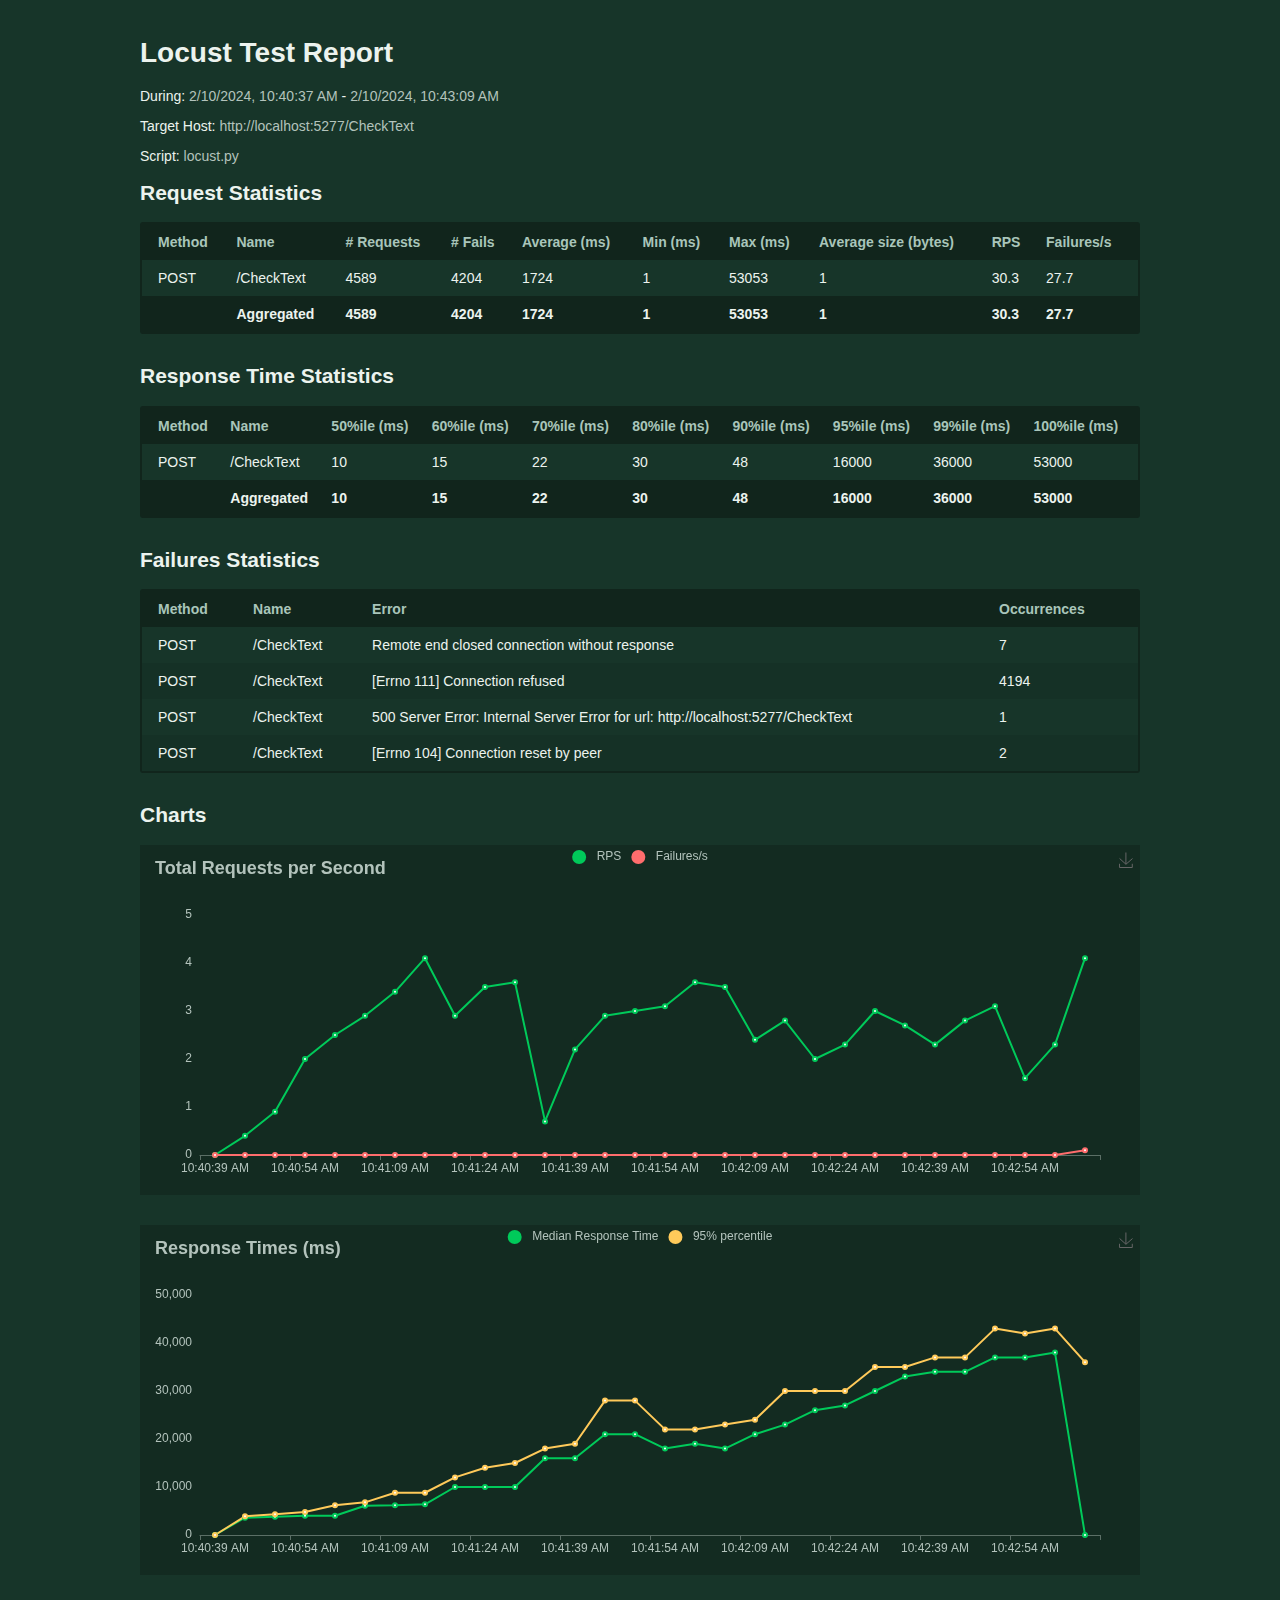
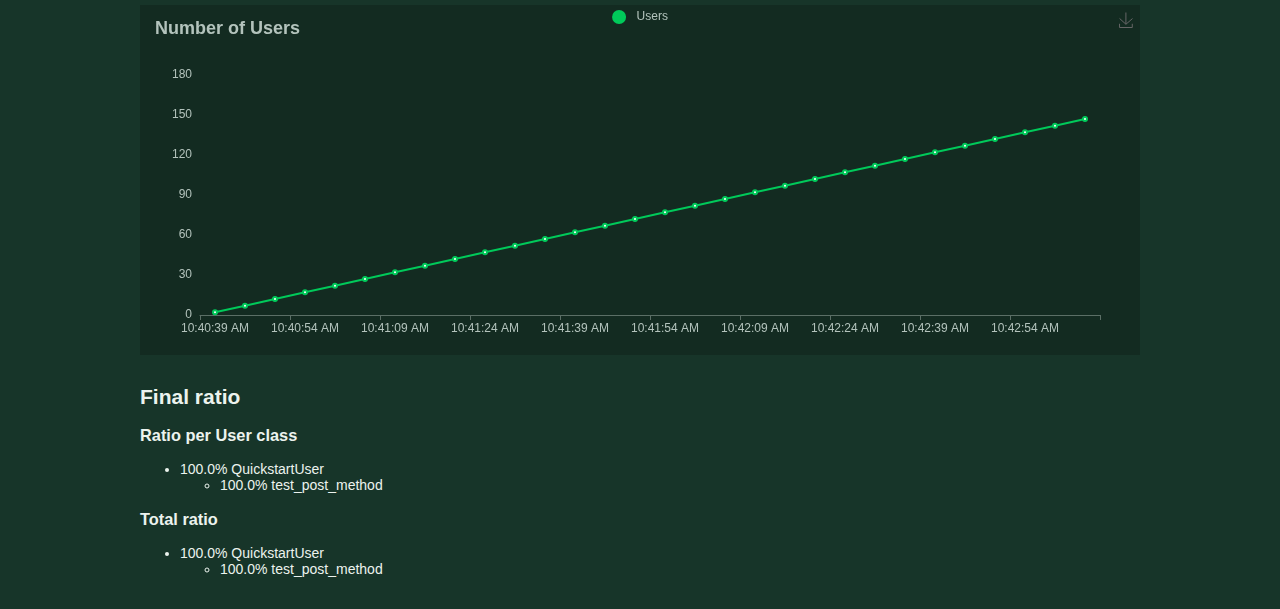
==== commit 6103ecbb: "Commit standing changes" ====
--- a/report.html
+++ b/report.html
@@ -120,7 +120,7 @@
 
         <div class="info">
             
-            <p>During: <span class="l10n datetime">2024-02-09 20:15:53</span> - <span class="l10n datetime">2024-02-09 20:16:07</span></p>
+            <p>During: <span class="l10n datetime">2024-02-10 10:40:37</span> - <span class="l10n datetime">2024-02-10 10:43:09</span></p>
             <p>Target Host: <span>http://localhost:5277/CheckText</span></p>
             <p>Script: <span>locust.py</span></p>
         </div>
@@ -147,27 +147,27 @@
                         <tr>
                             <td>POST</td>
                             <td>/CheckText</td>
-                            <td>12307</td>
-                            <td>12303</td>
-                            <td>304</td>
-                            <td>25</td>
-                            <td>4692</td>
-                            <td>5113</td>
-                            <td>896.1</td>
-                            <td>895.8</td>
+                            <td>4589</td>
+                            <td>4204</td>
+                            <td>1724</td>
+                            <td>1</td>
+                            <td>53053</td>
+                            <td>1</td>
+                            <td>30.3</td>
+                            <td>27.7</td>
                         </tr>
                     
                         <tr class="total">
                             <td></td>
                             <td>Aggregated</td>
-                            <td>12307</td>
-                            <td>12303</td>
-                            <td>304</td>
-                            <td>25</td>
-                            <td>4692</td>
-                            <td>5113</td>
-                            <td>896.1</td>
-                            <td>895.8</td>
+                            <td>4589</td>
+                            <td>4204</td>
+                            <td>1724</td>
+                            <td>1</td>
+                            <td>53053</td>
+                            <td>1</td>
+                            <td>30.3</td>
+                            <td>27.7</td>
                         </tr>
                     
                 </tbody>
@@ -196,27 +196,27 @@
                         <tr>
                             <td>POST</td>
                             <td>/CheckText</td>
-                            <td>280</td>
-                            <td>290</td>
-                            <td>300</td>
-                            <td>320</td>
-                            <td>350</td>
-                            <td>390</td>
-                            <td>1700</td>
-                            <td>4700</td>
+                            <td>10</td>
+                            <td>15</td>
+                            <td>22</td>
+                            <td>30</td>
+                            <td>48</td>
+                            <td>16000</td>
+                            <td>36000</td>
+                            <td>53000</td>
                         </tr>
                     
                         <tr class="total">
                             <td></td>
                             <td>Aggregated</td>
-                            <td>280</td>
-                            <td>290</td>
-                            <td>300</td>
-                            <td>320</td>
-                            <td>350</td>
-                            <td>390</td>
-                            <td>1700</td>
-                            <td>4700</td>
+                            <td>10</td>
+                            <td>15</td>
+                            <td>22</td>
+                            <td>30</td>
+                            <td>48</td>
+                            <td>16000</td>
+                            <td>36000</td>
+                            <td>53000</td>
                         </tr>
                     
                 </tbody>
@@ -240,8 +240,29 @@
                             <tr>
                                 <td>POST</td>
                                 <td>/CheckText</td>
+                                <td>Remote end closed connection without response</td>
+                                <td>7</td>
+                            </tr>
+                        
+                            <tr>
+                                <td>POST</td>
+                                <td>/CheckText</td>
+                                <td>[Errno 111] Connection refused</td>
+                                <td>4194</td>
+                            </tr>
+                        
+                            <tr>
+                                <td>POST</td>
+                                <td>/CheckText</td>
                                 <td>500 Server Error: Internal Server Error for url: http://localhost:5277/CheckText</td>
-                                <td>12303</td>
+                                <td>1</td>
+                            </tr>
+                        
+                            <tr>
+                                <td>POST</td>
+                                <td>/CheckText</td>
+                                <td>[Errno 104] Connection reset by peer</td>
+                                <td>2</td>
                             </tr>
                         
                     </tbody>
@@ -531,12 +552,12 @@
     <script>
         
 var stats_history = {
-    "time": ["20:15:58", "20:16:03"].map(server_time => new Date(new Date().setUTCHours(...(server_time.split(":")))).toLocaleTimeString()),
-    "user_count": [{"value": 250}, {"value": 500}],
-    "current_rps": [{"users": 250, "value": 323.3333333333333}, {"users": 500, "value": 681.0}],
-    "current_fail_per_sec": [{"users": 250, "value": 323.3333333333333}, {"users": 500, "value": 680.5}],
-    "response_time_percentile_50": [{"users": 250, "value": 220.0}, {"users": 500, "value": 260.0}],
-    "response_time_percentile_95": [{"users": 250, "value": 420.0}, {"users": 500, "value": 400.0}],
+    "time": ["10:40:39", "10:40:44", "10:40:49", "10:40:54", "10:40:59", "10:41:04", "10:41:09", "10:41:14", "10:41:19", "10:41:24", "10:41:29", "10:41:34", "10:41:39", "10:41:44", "10:41:49", "10:41:54", "10:41:59", "10:42:04", "10:42:09", "10:42:14", "10:42:19", "10:42:24", "10:42:29", "10:42:34", "10:42:39", "10:42:44", "10:42:49", "10:42:54", "10:42:59", "10:43:04"].map(server_time => new Date(new Date().setUTCHours(...(server_time.split(":")))).toLocaleTimeString()),
+    "user_count": [{"value": 2}, {"value": 7}, {"value": 12}, {"value": 17}, {"value": 22}, {"value": 27}, {"value": 32}, {"value": 37}, {"value": 42}, {"value": 47}, {"value": 52}, {"value": 57}, {"value": 62}, {"value": 67}, {"value": 72}, {"value": 77}, {"value": 82}, {"value": 87}, {"value": 92}, {"value": 97}, {"value": 102}, {"value": 107}, {"value": 112}, {"value": 117}, {"value": 122}, {"value": 127}, {"value": 132}, {"value": 137}, {"value": 142}, {"value": 147}],
+    "current_rps": [{"users": 2, "value": 0}, {"users": 7, "value": 0.4}, {"users": 12, "value": 0.9}, {"users": 17, "value": 2.0}, {"users": 22, "value": 2.5}, {"users": 27, "value": 2.9}, {"users": 32, "value": 3.4}, {"users": 37, "value": 4.1}, {"users": 42, "value": 2.9}, {"users": 47, "value": 3.5}, {"users": 52, "value": 3.6}, {"users": 57, "value": 0.7}, {"users": 62, "value": 2.2}, {"users": 67, "value": 2.9}, {"users": 72, "value": 3.0}, {"users": 77, "value": 3.1}, {"users": 82, "value": 3.6}, {"users": 87, "value": 3.5}, {"users": 92, "value": 2.4}, {"users": 97, "value": 2.8}, {"users": 102, "value": 2.0}, {"users": 107, "value": 2.3}, {"users": 112, "value": 3.0}, {"users": 117, "value": 2.7}, {"users": 122, "value": 2.3}, {"users": 127, "value": 2.8}, {"users": 132, "value": 3.1}, {"users": 137, "value": 1.6}, {"users": 142, "value": 2.3}, {"users": 147, "value": 4.1}],
+    "current_fail_per_sec": [{"users": 2, "value": 0}, {"users": 7, "value": 0}, {"users": 12, "value": 0}, {"users": 17, "value": 0}, {"users": 22, "value": 0}, {"users": 27, "value": 0}, {"users": 32, "value": 0}, {"users": 37, "value": 0}, {"users": 42, "value": 0}, {"users": 47, "value": 0}, {"users": 52, "value": 0}, {"users": 57, "value": 0}, {"users": 62, "value": 0}, {"users": 67, "value": 0}, {"users": 72, "value": 0}, {"users": 77, "value": 0}, {"users": 82, "value": 0}, {"users": 87, "value": 0}, {"users": 92, "value": 0}, {"users": 97, "value": 0}, {"users": 102, "value": 0}, {"users": 107, "value": 0}, {"users": 112, "value": 0}, {"users": 117, "value": 0}, {"users": 122, "value": 0}, {"users": 127, "value": 0}, {"users": 132, "value": 0}, {"users": 137, "value": 0}, {"users": 142, "value": 0}, {"users": 147, "value": 0.1}],
+    "response_time_percentile_50": [{"users": 2, "value": 0}, {"users": 7, "value": 3600.0}, {"users": 12, "value": 3800.0}, {"users": 17, "value": 4000.0}, {"users": 22, "value": 4000.0}, {"users": 27, "value": 6100.0}, {"users": 32, "value": 6200.0}, {"users": 37, "value": 6400.0}, {"users": 42, "value": 10000.0}, {"users": 47, "value": 10000.0}, {"users": 52, "value": 10000.0}, {"users": 57, "value": 16000.0}, {"users": 62, "value": 16000.0}, {"users": 67, "value": 21000.0}, {"users": 72, "value": 21000.0}, {"users": 77, "value": 18000.0}, {"users": 82, "value": 19000.0}, {"users": 87, "value": 18000.0}, {"users": 92, "value": 21000.0}, {"users": 97, "value": 23000.0}, {"users": 102, "value": 26000.0}, {"users": 107, "value": 27000.0}, {"users": 112, "value": 30000.0}, {"users": 117, "value": 33000.0}, {"users": 122, "value": 34000.0}, {"users": 127, "value": 34000.0}, {"users": 132, "value": 37000.0}, {"users": 137, "value": 37000.0}, {"users": 142, "value": 38000.0}, {"users": 147, "value": 18}],
+    "response_time_percentile_95": [{"users": 2, "value": 0}, {"users": 7, "value": 3900.0}, {"users": 12, "value": 4300.0}, {"users": 17, "value": 4800.0}, {"users": 22, "value": 6200.0}, {"users": 27, "value": 6800.0}, {"users": 32, "value": 8800.0}, {"users": 37, "value": 8800.0}, {"users": 42, "value": 12000.0}, {"users": 47, "value": 14000.0}, {"users": 52, "value": 15000.0}, {"users": 57, "value": 18000.0}, {"users": 62, "value": 19000.0}, {"users": 67, "value": 28000.0}, {"users": 72, "value": 28000.0}, {"users": 77, "value": 22000.0}, {"users": 82, "value": 22000.0}, {"users": 87, "value": 23000.0}, {"users": 92, "value": 24000.0}, {"users": 97, "value": 30000.0}, {"users": 102, "value": 30000.0}, {"users": 107, "value": 30000.0}, {"users": 112, "value": 35000.0}, {"users": 117, "value": 35000.0}, {"users": 122, "value": 37000.0}, {"users": 127, "value": 37000.0}, {"users": 132, "value": 43000.0}, {"users": 137, "value": 42000.0}, {"users": 142, "value": 43000.0}, {"users": 147, "value": 36000.0}],
     "markers": [],
 };
         var rpsChart = new LocustLineChart($(".charts-container"), "Total Requests per Second", ["RPS", "Failures/s"], "reqs/s", ['#00ca5a', '#ff6d6d']);
